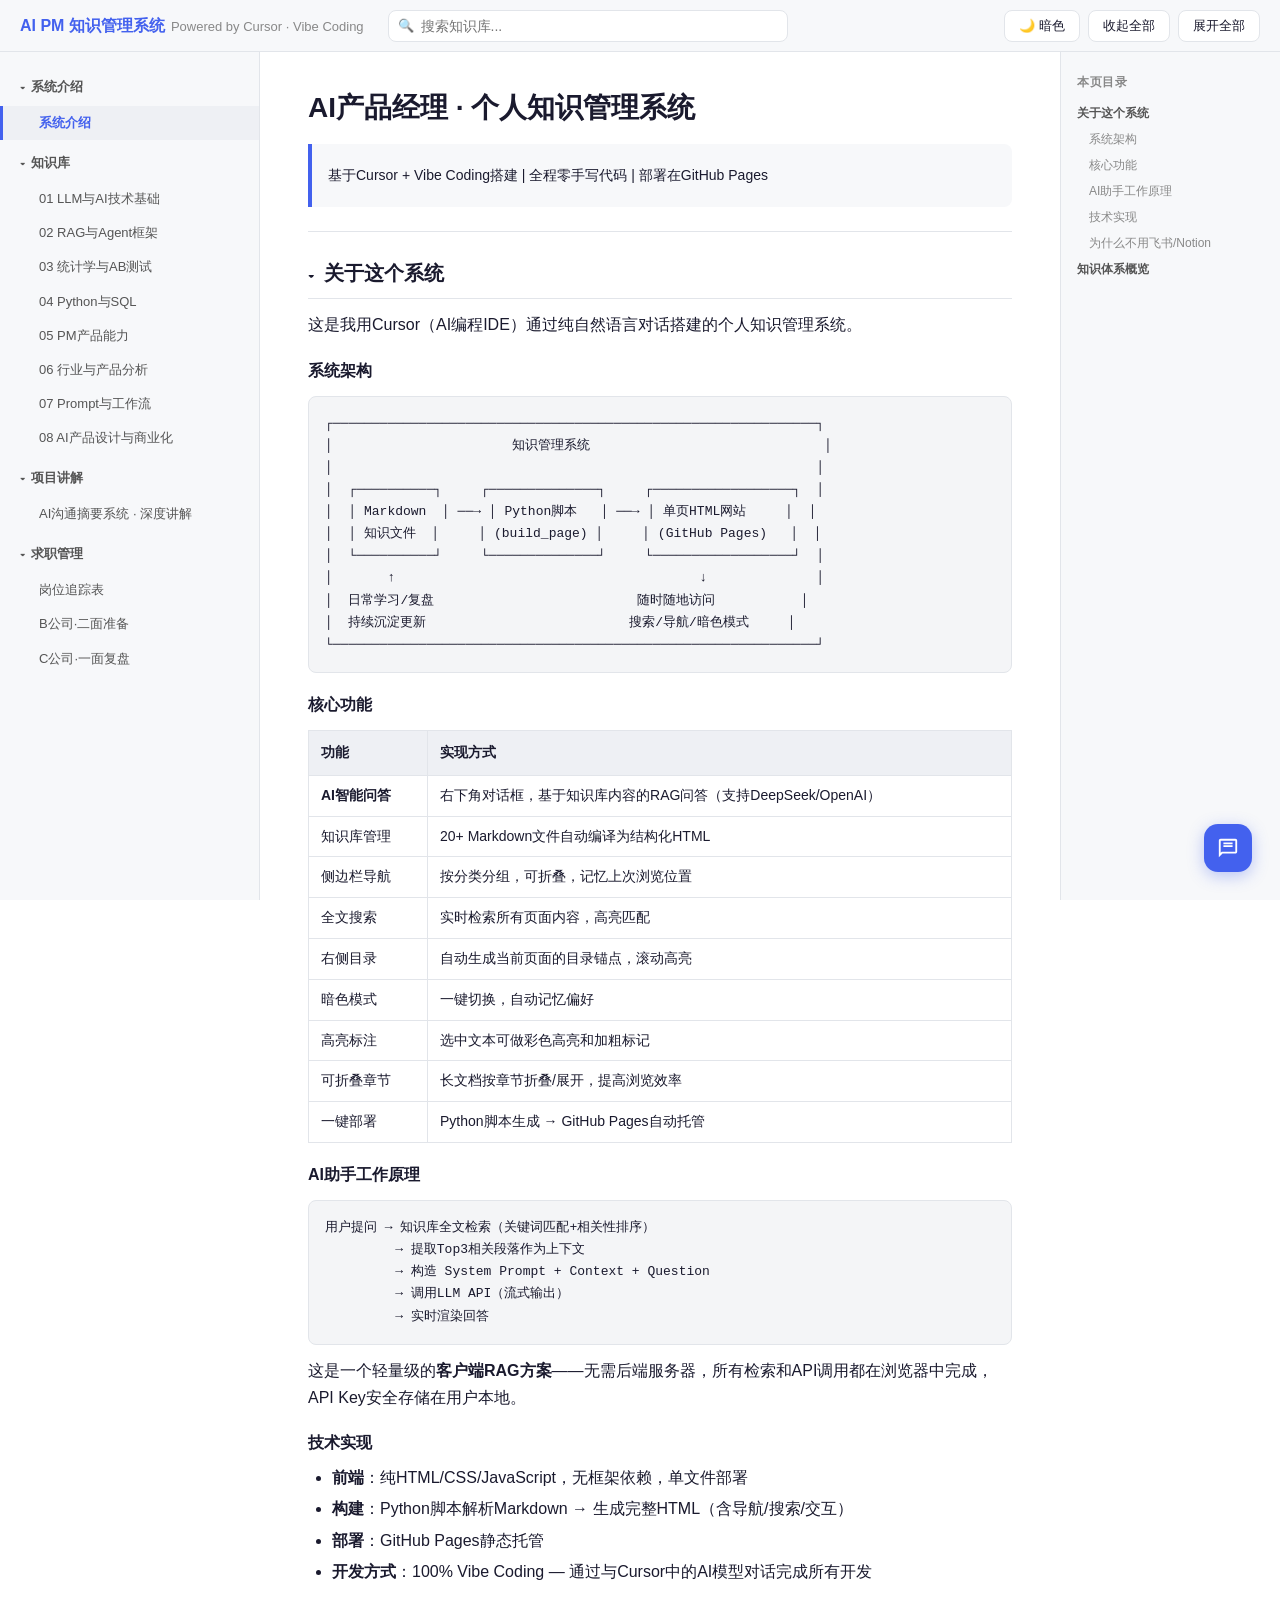
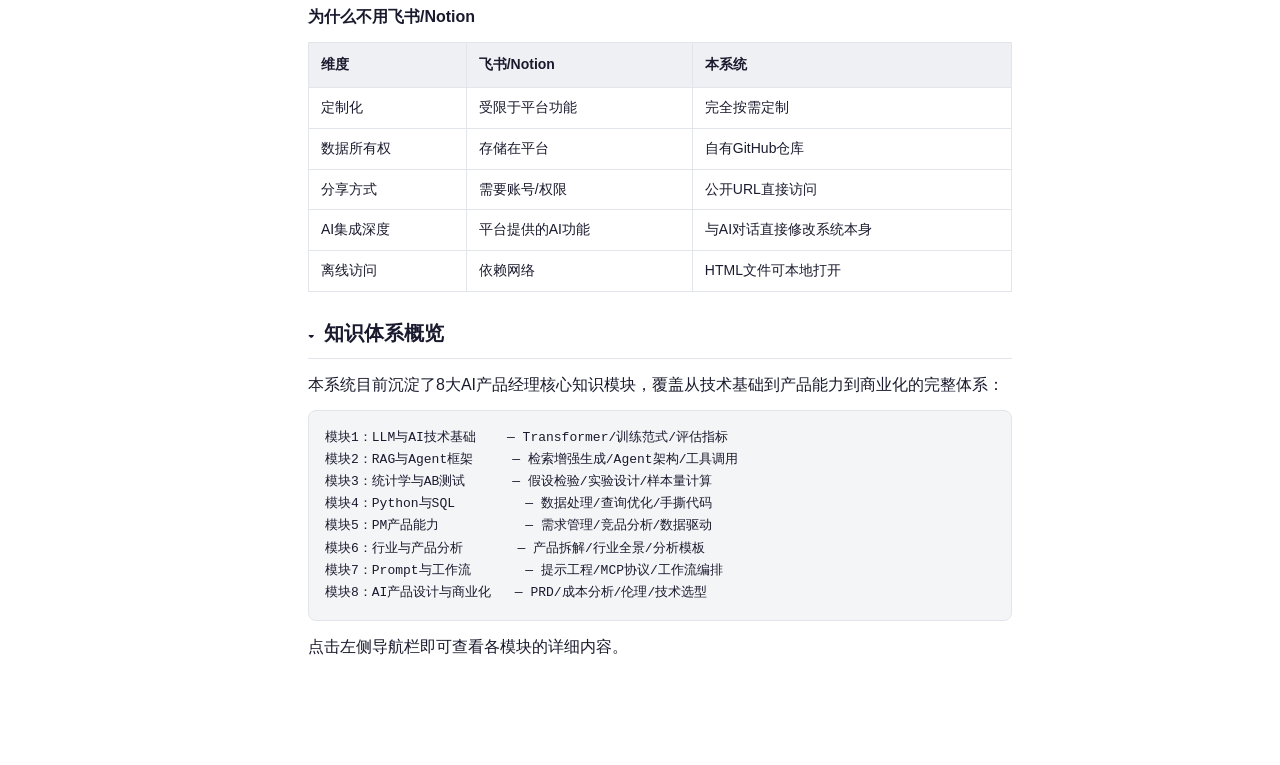
==== demo.html @ 8cf69ab5 "展示版：重新设计UI图标+添加求职管理板块 Made-with: Cursor" ====
<!DOCTYPE html>
<html lang="zh-CN">
<head>
<meta charset="UTF-8">
<meta name="viewport" content="width=device-width,initial-scale=1">
<title>AI PM 知识管理系统</title>
<style>
:root {
  --bg: #ffffff; --bg2: #f7f8fa; --bg3: #eef0f4;
  --text: #1a1a2e; --text2: #555; --text3: #888;
  --border: #e2e5ea; --accent: #4361ee; --accent2: #3a0ca3;
  --green: #06d6a0; --red: #ef476f; --yellow: #ffd166;
  --code-bg: #f4f5f7; --sidebar-w: 260px;
  --mark-yellow: #fff3b0; --mark-green: #b8f0d8; --mark-blue: #bde0fe; --mark-red: #fec5bb;
}
[data-theme="dark"] {
  --bg: #0f0f1a; --bg2: #1a1a2e; --bg3: #16213e;
  --text: #e0e0e0; --text2: #aaa; --text3: #777;
  --border: #2a2a4a; --accent: #7b8cff; --accent2: #a78bfa;
  --green: #06d6a0; --red: #ef476f; --yellow: #ffd166;
  --code-bg: #1e1e3a;
  --mark-yellow: #5c5020; --mark-green: #1a4a30; --mark-blue: #1a3a5c; --mark-red: #5c2020;
}
* { margin:0; padding:0; box-sizing:border-box; }
body { font-family:-apple-system,BlinkMacSystemFont,"Segoe UI","PingFang SC","Hiragino Sans GB","Microsoft YaHei",sans-serif;
  background:var(--bg); color:var(--text); line-height:1.7; transition:background .3s,color .3s; }
/* ── Top Bar ── */
.topbar { position:fixed; top:0; left:0; right:0; height:52px; background:var(--bg2);
  border-bottom:1px solid var(--border); display:flex; align-items:center; padding:0 20px; z-index:100;
  backdrop-filter:blur(10px); transition:background .3s; }
.topbar-title { font-size:16px; font-weight:700; color:var(--accent); margin-right:24px; white-space:nowrap; }
.topbar-title span { color:var(--text3); font-weight:400; font-size:13px; margin-left:6px; }
.search-box { flex:1; max-width:400px; position:relative; }
.search-box input { width:100%; padding:7px 12px 7px 32px; border:1px solid var(--border); border-radius:8px;
  background:var(--bg); color:var(--text); font-size:14px; outline:none; transition:border .2s; }
.search-box input:focus { border-color:var(--accent); }
.search-box::before { content:"🔍"; position:absolute; left:10px; top:50%; transform:translateY(-50%); font-size:13px; }
.search-results { position:absolute; top:40px; left:0; right:0; background:var(--bg2); border:1px solid var(--border);
  border-radius:8px; max-height:400px; overflow-y:auto; display:none; box-shadow:0 8px 24px rgba(0,0,0,.12); z-index:200; }
.search-results.active { display:block; }
.search-result-item { padding:10px 14px; cursor:pointer; border-bottom:1px solid var(--border); font-size:13px; }
.search-result-item:hover { background:var(--bg3); }
.search-result-item .sr-title { font-weight:600; color:var(--accent); margin-bottom:2px; }
.search-result-item .sr-text { color:var(--text2); }
.search-result-item mark { background:var(--yellow); color:#333; padding:0 2px; border-radius:2px; }
.topbar-actions { display:flex; gap:8px; margin-left:auto; }
.topbar-btn { padding:6px 14px; border:1px solid var(--border); border-radius:8px; background:var(--bg);
  color:var(--text); cursor:pointer; font-size:13px; transition:all .2s; white-space:nowrap; }
.topbar-btn:hover { border-color:var(--accent); color:var(--accent); }
.topbar-btn.active { background:var(--accent); color:#fff; border-color:var(--accent); }
/* ── Sidebar ── */
.sidebar { position:fixed; top:52px; left:0; bottom:0; width:var(--sidebar-w); background:var(--bg2);
  border-right:1px solid var(--border); overflow-y:auto; padding:16px 0; transition:background .3s; z-index:50; }
.nav-group { margin-bottom:4px; }
.nav-group-title { padding:8px 20px; font-size:13px; font-weight:600; color:var(--text2); cursor:pointer;
  display:flex; align-items:center; gap:6px; user-select:none; }
.nav-group-title:hover { color:var(--accent); }
.nav-arrow { font-size:10px; transition:transform .2s; }
.nav-group.collapsed .nav-arrow { transform:rotate(-90deg); }
.nav-group.collapsed .nav-group-items { display:none; }
.nav-item { display:block; padding:6px 20px 6px 36px; font-size:13px; color:var(--text2); cursor:pointer;
  text-decoration:none; border-left:3px solid transparent; transition:all .15s; }
.nav-item:hover { color:var(--accent); background:var(--bg3); }
.nav-item.active { color:var(--accent); border-left-color:var(--accent); background:var(--bg3); font-weight:600; }
/* ── Right TOC ── */
.toc { position:fixed; top:52px; right:0; bottom:0; width:220px; background:var(--bg2);
  border-left:1px solid var(--border); overflow-y:auto; padding:12px 0; z-index:50; transition:background .3s; }
.toc-header { padding:8px 16px; font-size:12px; font-weight:600; color:var(--text3); text-transform:uppercase; letter-spacing:.5px; }
.toc-item { display:block; padding:4px 16px; font-size:12px; color:var(--text3); cursor:pointer;
  text-decoration:none; border-right:2px solid transparent; transition:all .15s; line-height:1.5;
  overflow:hidden; text-overflow:ellipsis; white-space:nowrap; }
.toc-item:hover { color:var(--accent); background:var(--bg3); }
.toc-item.active { color:var(--accent); border-right-color:var(--accent); font-weight:600; }
.toc-h2 { padding-left:16px; font-size:12px; font-weight:600; color:var(--text2); }
.toc-h3 { padding-left:28px; }
.toc-h4 { padding-left:40px; font-size:11px; }
.toc-empty { padding:16px; font-size:12px; color:var(--text3); text-align:center; }
/* ── Main Content ── */
.main { margin-left:var(--sidebar-w); margin-right:220px; margin-top:52px; padding:32px 48px 80px; max-width:960px; }
.page { display:none; }
.page.active { display:block; }
h1 { font-size:28px; font-weight:700; margin-bottom:8px; color:var(--text); }
h2 { font-size:20px; font-weight:600; margin:24px 0 12px; padding-bottom:8px; border-bottom:1px solid var(--border); color:var(--text); }
h3 { font-size:16px; font-weight:600; margin:18px 0 8px; color:var(--text); }
h4 { font-size:14px; font-weight:600; margin:14px 0 6px; color:var(--text2); }
p { margin:8px 0; color:var(--text); }
ul,ol { margin:8px 0 8px 24px; }
li { margin:4px 0; }
ul.nested { margin:4px 0 4px 20px; }
.checklist { list-style:none; margin-left:0; }
.checklist li { display:flex; align-items:center; gap:6px; }
a { color:var(--accent); text-decoration:none; }
a:hover { text-decoration:underline; }
strong { font-weight:600; }
code.inline { background:var(--code-bg); padding:2px 6px; border-radius:4px; font-size:13px;
  font-family:"SF Mono","Fira Code",monospace; color:var(--accent2); }
pre { background:var(--code-bg); border:1px solid var(--border); border-radius:8px; padding:16px;
  overflow-x:auto; margin:12px 0; }
pre code { font-family:"SF Mono","Fira Code","Courier New",monospace; font-size:13px; line-height:1.6; color:var(--text); }
blockquote { border-left:4px solid var(--accent); background:var(--bg2); padding:12px 16px; margin:12px 0;
  border-radius:0 8px 8px 0; color:var(--text2); font-size:14px; }
blockquote.interview-template { border-left-color:var(--green); background:rgba(6,214,160,.06); }
.table-wrap { overflow-x:auto; margin:12px 0; }
table { width:100%; border-collapse:collapse; font-size:14px; }
th { background:var(--bg3); font-weight:600; text-align:left; padding:10px 12px; border:1px solid var(--border); }
td { padding:8px 12px; border:1px solid var(--border); }
tr:hover td { background:var(--bg2); }
hr { border:none; border-top:1px solid var(--border); margin:24px 0; }
/* ── Collapsible sections ── */
.section { margin-bottom:4px; }
.section-toggle { cursor:pointer; user-select:none; }
.section-toggle:hover { color:var(--accent); }
.toggle-icon { font-size:12px; display:inline-block; transition:transform .2s; margin-right:4px; }
.section.collapsed .toggle-icon { transform:rotate(-90deg); }
.section.collapsed .section-body { display:none; }
/* ── Mark / Highlight toolbar ── */
.mark-toolbar { position:fixed; display:none; background:var(--bg2); border:1px solid var(--border);
  border-radius:8px; padding:4px; box-shadow:0 4px 12px rgba(0,0,0,.15); z-index:300; gap:4px; }
.mark-toolbar.active { display:flex; }
.mark-btn { width:28px; height:28px; border:none; border-radius:6px; cursor:pointer; font-size:14px; transition:transform .1s; }
.mark-btn:hover { transform:scale(1.15); }
.mark-btn.yellow { background:var(--mark-yellow); }
.mark-btn.green { background:var(--mark-green); }
.mark-btn.blue { background:var(--mark-blue); }
.mark-btn.red { background:var(--mark-red); }
.mark-btn.bold { background:var(--bg3); font-weight:900; }
.mark-btn.clear { background:var(--bg3); font-size:12px; }
.user-mark-yellow { background:var(--mark-yellow); border-radius:2px; }
.user-mark-green { background:var(--mark-green); border-radius:2px; }
.user-mark-blue { background:var(--mark-blue); border-radius:2px; }
.user-mark-red { background:var(--mark-red); border-radius:2px; }
.user-mark-bold { font-weight:900 !important; }
/* ── Back to top ── */
.back-top { position:fixed; bottom:24px; right:24px; width:40px; height:40px; border-radius:50%;
  background:var(--accent); color:#fff; border:none; cursor:pointer; font-size:18px; display:none;
  box-shadow:0 4px 12px rgba(67,97,238,.3); transition:opacity .3s; z-index:100; }
.back-top.visible { display:flex; align-items:center; justify-content:center; }
/* ── Responsive ── */
@media (max-width:768px) {
  .sidebar { width:100%; height:auto; position:relative; top:52px; border-right:none; border-bottom:1px solid var(--border); }
  .main { margin-left:0; margin-right:0; padding:20px 16px 60px; }
  .toc { display:none; }
  :root { --sidebar-w:0px; }
}
</style>
</head>
<body>

<div class="topbar">
  <div class="topbar-title">AI PM 知识管理系统<span>Powered by Cursor · Vibe Coding</span></div>
  <div class="search-box">
    <input type="text" id="searchInput" placeholder="搜索知识库..." oninput="handleSearch(this.value)" onfocus="handleSearch(this.value)">
    <div class="search-results" id="searchResults"></div>
  </div>
  <div class="topbar-actions">
    <button class="topbar-btn" id="themeToggle" onclick="toggleTheme()">🌙 暗色</button>
    <button class="topbar-btn" id="collapseAllBtn" onclick="collapseAll()">收起全部</button>
    <button class="topbar-btn" id="expandAllBtn" onclick="expandAll()">展开全部</button>
  </div>
</div>

<nav class="sidebar">
<div class="nav-group">
<div class="nav-group-title" onclick="toggleNavGroup(this)"><span class="nav-arrow">▾</span> 系统介绍</div>
<div class="nav-group-items">
<a class="nav-item" href="javascript:void(0)" data-page="readme" onclick="showPage('readme')">系统介绍</a>
</div></div>
<div class="nav-group">
<div class="nav-group-title" onclick="toggleNavGroup(this)"><span class="nav-arrow">▾</span> 知识库</div>
<div class="nav-group-items">
<a class="nav-item" href="javascript:void(0)" data-page="m1" onclick="showPage('m1')">01 LLM与AI技术基础</a>
<a class="nav-item" href="javascript:void(0)" data-page="m2" onclick="showPage('m2')">02 RAG与Agent框架</a>
<a class="nav-item" href="javascript:void(0)" data-page="m3" onclick="showPage('m3')">03 统计学与AB测试</a>
<a class="nav-item" href="javascript:void(0)" data-page="m4" onclick="showPage('m4')">04 Python与SQL</a>
<a class="nav-item" href="javascript:void(0)" data-page="m5" onclick="showPage('m5')">05 PM产品能力</a>
<a class="nav-item" href="javascript:void(0)" data-page="m6" onclick="showPage('m6')">06 行业与产品分析</a>
<a class="nav-item" href="javascript:void(0)" data-page="m7" onclick="showPage('m7')">07 Prompt与工作流</a>
<a class="nav-item" href="javascript:void(0)" data-page="m8" onclick="showPage('m8')">08 AI产品设计与商业化</a>
</div></div>
<div class="nav-group">
<div class="nav-group-title" onclick="toggleNavGroup(this)"><span class="nav-arrow">▾</span> 项目讲解</div>
<div class="nav-group-items">
<a class="nav-item" href="javascript:void(0)" data-page="project" onclick="showPage('project')">AI沟通摘要系统 · 深度讲解</a>
</div></div>
<div class="nav-group">
<div class="nav-group-title" onclick="toggleNavGroup(this)"><span class="nav-arrow">▾</span> 求职管理</div>
<div class="nav-group-items">
<a class="nav-item" href="javascript:void(0)" data-page="tracker" onclick="showPage('tracker')">岗位追踪表</a>
<a class="nav-item" href="javascript:void(0)" data-page="prep" onclick="showPage('prep')">B公司·二面准备</a>
<a class="nav-item" href="javascript:void(0)" data-page="review" onclick="showPage('review')">C公司·一面复盘</a>
</div></div>
</nav>

<main class="main">
<div class="page" id="page-readme" data-raw="readme">

<h1 id="readme-AI产品经理---个人知识管理系统">AI产品经理 · 个人知识管理系统</h1>


<blockquote><p>基于Cursor + Vibe Coding搭建 | 全程零手写代码 | 部署在GitHub Pages</p></blockquote>


<hr>



<div class="section collapsible">
<h2 id="readme-关于这个系统" class="section-toggle" onclick="toggleSection(this)"><span class="toggle-icon">▾</span> 关于这个系统</h2>
<div class="section-body">


<p>这是我用Cursor（AI编程IDE）通过纯自然语言对话搭建的个人知识管理系统。</p>


<h3 id="readme-系统架构">系统架构</h3>


<pre><code>┌──────────────────────────────────────────────────────────────┐
│                       知识管理系统                              │
│                                                              │
│  ┌──────────┐     ┌──────────────┐     ┌──────────────────┐  │
│  │ Markdown  │ ──→ │ Python脚本   │ ──→ │ 单页HTML网站     │  │
│  │ 知识文件  │     │ (build_page) │     │ (GitHub Pages)   │  │
│  └──────────┘     └──────────────┘     └──────────────────┘  │
│       ↑                                       ↓              │
│  日常学习/复盘                          随时随地访问           │
│  持续沉淀更新                          搜索/导航/暗色模式     │
└──────────────────────────────────────────────────────────────┘</code></pre>


<h3 id="readme-核心功能">核心功能</h3>


<div class="table-wrap"><table><tr><th>功能</th><th>实现方式</th></tr><tr><td><strong>AI智能问答</strong></td><td>右下角对话框，基于知识库内容的RAG问答（支持DeepSeek/OpenAI）</td></tr><tr><td>知识库管理</td><td>20+ Markdown文件自动编译为结构化HTML</td></tr><tr><td>侧边栏导航</td><td>按分类分组，可折叠，记忆上次浏览位置</td></tr><tr><td>全文搜索</td><td>实时检索所有页面内容，高亮匹配</td></tr><tr><td>右侧目录</td><td>自动生成当前页面的目录锚点，滚动高亮</td></tr><tr><td>暗色模式</td><td>一键切换，自动记忆偏好</td></tr><tr><td>高亮标注</td><td>选中文本可做彩色高亮和加粗标记</td></tr><tr><td>可折叠章节</td><td>长文档按章节折叠/展开，提高浏览效率</td></tr><tr><td>一键部署</td><td>Python脚本生成 → GitHub Pages自动托管</td></tr></table></div>


<h3 id="readme-AI助手工作原理">AI助手工作原理</h3>


<pre><code>用户提问 → 知识库全文检索（关键词匹配+相关性排序）
         → 提取Top3相关段落作为上下文
         → 构造 System Prompt + Context + Question
         → 调用LLM API（流式输出）
         → 实时渲染回答</code></pre>


<p>这是一个轻量级的<strong>客户端RAG方案</strong>——无需后端服务器，所有检索和API调用都在浏览器中完成，API Key安全存储在用户本地。</p>


<h3 id="readme-技术实现">技术实现</h3>

<ul>
<li><strong>前端</strong>：纯HTML/CSS/JavaScript，无框架依赖，单文件部署</li>
<li><strong>构建</strong>：Python脚本解析Markdown → 生成完整HTML（含导航/搜索/交互）</li>
<li><strong>部署</strong>：GitHub Pages静态托管</li>
<li><strong>开发方式</strong>：100% Vibe Coding — 通过与Cursor中的AI模型对话完成所有开发</li>
</ul>

<h3 id="readme-为什么不用飞书-Notion">为什么不用飞书/Notion</h3>


<div class="table-wrap"><table><tr><th>维度</th><th>飞书/Notion</th><th>本系统</th></tr><tr><td>定制化</td><td>受限于平台功能</td><td>完全按需定制</td></tr><tr><td>数据所有权</td><td>存储在平台</td><td>自有GitHub仓库</td></tr><tr><td>分享方式</td><td>需要账号/权限</td><td>公开URL直接访问</td></tr><tr><td>AI集成深度</td><td>平台提供的AI功能</td><td>与AI对话直接修改系统本身</td></tr><tr><td>离线访问</td><td>依赖网络</td><td>HTML文件可本地打开</td></tr></table></div>


</div></div><!-- /section -->



<div class="section collapsible">
<h2 id="readme-知识体系概览" class="section-toggle" onclick="toggleSection(this)"><span class="toggle-icon">▾</span> 知识体系概览</h2>
<div class="section-body">


<p>本系统目前沉淀了8大AI产品经理核心知识模块，覆盖从技术基础到产品能力到商业化的完整体系：</p>


<pre><code>模块1：LLM与AI技术基础    — Transformer/训练范式/评估指标
模块2：RAG与Agent框架     — 检索增强生成/Agent架构/工具调用
模块3：统计学与AB测试      — 假设检验/实验设计/样本量计算
模块4：Python与SQL         — 数据处理/查询优化/手撕代码
模块5：PM产品能力           — 需求管理/竞品分析/数据驱动
模块6：行业与产品分析       — 产品拆解/行业全景/分析模板
模块7：Prompt与工作流       — 提示工程/MCP协议/工作流编排
模块8：AI产品设计与商业化   — PRD/成本分析/伦理/技术选型</code></pre>


<p>点击左侧导航栏即可查看各模块的详细内容。</p>


</div></div><!-- /section -->
</div>
<div class="page" id="page-m1" data-raw="m1">

<h1 id="m1-模块1-LLM与AI技术基础">模块1：LLM与AI技术基础</h1>


<blockquote class="interview-template"><p>面试高频指数：★★★★★</p></blockquote>

<blockquote><p>你的掌握程度：★★★（需重点加强）</p></blockquote>


<hr>



<div class="section collapsible">
<h2 id="m1-Q1-Transformer架构-必考-" class="section-toggle" onclick="toggleSection(this)"><span class="toggle-icon">▾</span> Q1：Transformer架构（必考）</h2>
<div class="section-body">


<p>Transformer = Encoder + Decoder，核心创新是<strong>自注意力机制（Self-Attention）</strong>。</p>


<p><strong>Self-Attention计算过程</strong>：</p>
<ul>
<li>输入向量通过三个线性变换分别得到 <strong>Q（Query）、K（Key）、V（Value）</strong> 矩阵</li>
<li>公式：Attention(Q,K,V) = softmax(QK^T / √d_k) × V</li>
<li>直觉：Q是&quot;我在找什么&quot;，K是&quot;我能提供什么&quot;，V是&quot;我的实际内容&quot;</li>
<li>QK点积 → softmax归一化 → 得到注意力权重 → 对V加权求和</li>
<li>√d_k作用：防止点积过大导致softmax梯度消失</li>
<li><strong>多头注意力</strong>：多个注意力头关注不同子空间的信息</li>
</ul>

<p><strong>解决的问题</strong>：RNN不能并行计算 + 长距离依赖问题</p>


</div></div><!-- /section -->



<div class="section collapsible">
<h2 id="m1-Q2-大模型如何生成答案-自回归生成-" class="section-toggle" onclick="toggleSection(this)"><span class="toggle-icon">▾</span> Q2：大模型如何生成答案（自回归生成）</h2>
<div class="section-body">


<p>LLM采用<strong>自回归方式（Autoregressive）</strong>逐token生成：</p>
<ol>
<li>输入经过 分词→Embedding→多层Transformer</li>
<li>最后一层输出一个概率分布（vocabulary size维度）</li>
<li>通过<strong>采样策略</strong>选出下一个token</li>
<li>拼到输入末尾，再次输入模型预测下一个</li>
<li>循环直到生成结束符（EOS）或达最大长度</li>
</ol>

<p><strong>核心：一个token一个token往外&quot;蹦&quot;的，不是一次性输出整句话</strong></p>


</div></div><!-- /section -->



<div class="section collapsible">
<h2 id="m1-Q3-Tokenization-分词过程-" class="section-toggle" onclick="toggleSection(this)"><span class="toggle-icon">▾</span> Q3：Tokenization（分词过程）</h2>
<div class="section-body">

<ul>
<li>文本 → <strong>Tokenization（分词）</strong> → token序列</li>
<li>主流算法：<strong>BPE（Byte Pair Encoding）</strong>，将文本切为子词单元</li>
<li>每个token映射为整数ID → <strong>Embedding层</strong>转为高维向量</li>
<li>加上<strong>位置编码（Positional Encoding）</strong> → 输入Transformer</li>
</ul>

<p>示例：&quot;running&quot; → &quot;run&quot; + &quot;ning&quot;（两个子词token）</p>


</div></div><!-- /section -->



<div class="section collapsible">
<h2 id="m1-Q4-Embedding模型" class="section-toggle" onclick="toggleSection(this)"><span class="toggle-icon">▾</span> Q4：Embedding模型</h2>
<div class="section-body">


<p>将文本映射为<strong>固定维度的高维向量</strong>，使语义相似的文本距离更近。</p>

<ul>
<li>常见模型：OpenAI text-embedding-ada-002、BGE、M3E、Jina</li>
<li>核心用途：语义检索（RAG核心）、文本相似度、聚类、分类</li>
<li>和LLM区别：Embedding只负责&quot;理解&quot;输出向量，不负责&quot;生成&quot;</li>
</ul>

</div></div><!-- /section -->



<div class="section collapsible">
<h2 id="m1-Q5-xxB参数含义" class="section-toggle" onclick="toggleSection(this)"><span class="toggle-icon">▾</span> Q5：xxB参数含义</h2>
<div class="section-body">

<ul>
<li>B = Billion（十亿），7B = 70亿参数</li>
<li>参数包括所有权重矩阵中的可学习数值</li>
<li>参数越大 → 容量越大，理论上能力上限越高</li>
<li>但推理成本更高、延迟更大</li>
<li><strong>PM选型视角</strong>：需要平衡性能、延迟和成本</li>
</ul>

</div></div><!-- /section -->



<div class="section collapsible">
<h2 id="m1-Q6-LLM训练过程-三阶段-" class="section-toggle" onclick="toggleSection(this)"><span class="toggle-icon">▾</span> Q6：LLM训练过程（三阶段）</h2>
<div class="section-body">


<div class="table-wrap"><table><tr><th>阶段</th><th>方法</th><th>输出</th></tr><tr><td><strong>预训练</strong></td><td>海量无标注文本，next token prediction</td><td>基座模型（只会续写，不会对话）</td></tr><tr><td><strong>SFT（监督微调）</strong></td><td>人工标注的指令-回答对</td><td>能遵循指令、进行对话的模型</td></tr><tr><td><strong>RLHF（人类偏好对齐）</strong></td><td>奖励模型(RM) + PPO算法</td><td>输出更安全、符合人类偏好的回答</td></tr></table></div>


<p><strong>⚠️ 易错点</strong>：预训练后只能续写不能对话，SFT后已经能对话了（你一面答反了）</p>


</div></div><!-- /section -->



<div class="section collapsible">
<h2 id="m1-Q7-Encoder-only-vs-Decoder-only" class="section-toggle" onclick="toggleSection(this)"><span class="toggle-icon">▾</span> Q7：Encoder-only vs Decoder-only</h2>
<div class="section-body">


<div class="table-wrap"><table><tr><th></th><th>Encoder-only</th><th>Decoder-only</th></tr><tr><td>代表</td><td>BERT</td><td>GPT、LLaMA、DeepSeek</td></tr><tr><td>注意力</td><td>双向（看左右上下文）</td><td>单向/因果（只看左边）</td></tr><tr><td>适用</td><td>理解型：分类、NER、相似度</td><td>生成型：对话、写作、代码</td></tr></table></div>


</div></div><!-- /section -->



<div class="section collapsible">
<h2 id="m1-Q8-Temperature---Top-K---Top-P" class="section-toggle" onclick="toggleSection(this)"><span class="toggle-icon">▾</span> Q8：Temperature / Top-K / Top-P</h2>
<div class="section-body">


<div class="table-wrap"><table><tr><th>参数</th><th>作用</th><th>建议值</th></tr><tr><td>Temperature</td><td>控制概率分布平滑度，越低越确定</td><td>事实问答0.1-0.3，创意0.7-0.9</td></tr><tr><td>Top-K</td><td>只从概率最高的K个token中采样</td><td>常见50</td></tr><tr><td>Top-P</td><td>从累积概率达到P的最小集合中采样</td><td>常见0.9</td></tr></table></div>


</div></div><!-- /section -->



<div class="section collapsible">
<h2 id="m1-Q9-幻觉-Hallucination-及缓解" class="section-toggle" onclick="toggleSection(this)"><span class="toggle-icon">▾</span> Q9：幻觉（Hallucination）及缓解</h2>
<div class="section-body">


<p><strong>定义</strong>：模型生成看似合理但事实错误的内容</p>


<p><strong>缓解手段</strong>：RAG锚定真实文档 → Prompt约束&quot;不确定就说不知道&quot; → 降Temperature → 结构化输出校验 → 产品层标注&quot;AI生成，仅供参考&quot;</p>


</div></div><!-- /section -->



<div class="section collapsible">
<h2 id="m1-Q10-上下文窗口对产品设计的影响" class="section-toggle" onclick="toggleSection(this)"><span class="toggle-icon">▾</span> Q10：上下文窗口对产品设计的影响</h2>
<div class="section-body">

<ul>
<li>长文档需分块处理或RAG</li>
<li>多轮对话需做记忆管理（摘要压缩历史）</li>
<li>Token越多成本越高</li>
<li>RAG检索chunk数量受限</li>
</ul>

</div></div><!-- /section -->



<div class="section collapsible">
<h2 id="m1-Q11-除对话外使用大模型的方式" class="section-toggle" onclick="toggleSection(this)"><span class="toggle-icon">▾</span> Q11：除对话外使用大模型的方式</h2>
<div class="section-body">


<p>代码生成、结构化信息提取、Text2SQL、多模态理解、Agent工具调用、RAG、内容生成</p>


</div></div><!-- /section -->


<hr>



<div class="section collapsible">
<h2 id="m1-补充知识点-JD审查后新增-" class="section-toggle" onclick="toggleSection(this)"><span class="toggle-icon">▾</span> 补充知识点（JD审查后新增）</h2>
<div class="section-body">


<h3 id="m1-Q12-机器学习常见算法分类">Q12：机器学习常见算法分类</h3>


<div class="table-wrap"><table><tr><th>类型</th><th>算法</th><th>适用场景</th></tr><tr><td>分类</td><td>逻辑回归、SVM、随机森林、XGBoost</td><td>用户流失预测、意图分类</td></tr><tr><td>回归</td><td>线性回归、Ridge、Lasso</td><td>价格预测、评分预估</td></tr><tr><td>聚类</td><td>K-Means、DBSCAN</td><td>用户分群、异常检测</td></tr><tr><td>降维</td><td>PCA、t-SNE</td><td>数据可视化、特征压缩</td></tr><tr><td>推荐</td><td>协同过滤、矩阵分解</td><td>课程推荐、内容推荐</td></tr></table></div>


<h3 id="m1-Q13-过拟合与欠拟合">Q13：过拟合与欠拟合</h3>

<ul>
<li><strong>过拟合</strong>：模型在训练集上表现好但测试集上差。解决：正则化、Dropout、增加数据、早停</li>
<li><strong>欠拟合</strong>：训练集和测试集都差。解决：增加特征、增加模型复杂度、减少正则化</li>
</ul>

<h3 id="m1-Q14-模型评估指标">Q14：模型评估指标</h3>


<div class="table-wrap"><table><tr><th>指标</th><th>含义</th><th>公式</th></tr><tr><td>准确率(Accuracy)</td><td>预测正确的比例</td><td>(TP+TN)/(TP+TN+FP+FN)</td></tr><tr><td>精确率(Precision)</td><td>预测为正中真正为正的比例</td><td>TP/(TP+FP)</td></tr><tr><td>召回率(Recall)</td><td>真正为正中被预测为正的比例</td><td>TP/(TP+FN)</td></tr><tr><td>F1</td><td>精确率和召回率的调和平均</td><td>2×P×R/(P+R)</td></tr></table></div>


<p><strong>何时看哪个</strong>：</p>
<ul>
<li>宁可漏判不可误判（如垃圾邮件）→ 重视Precision</li>
<li>宁可误判不可漏判（如疾病筛查）→ 重视Recall</li>
</ul>

<h3 id="m1-Q15-梯度下降">Q15：梯度下降</h3>

<ul>
<li>通过计算损失函数对参数的梯度，沿梯度反方向更新参数，逐步最小化损失</li>
<li><strong>学习率</strong>：步长大小。太大→震荡不收敛，太小→收敛慢</li>
<li><strong>变体</strong>：SGD（单样本）、Mini-batch SGD（小批量）、Adam（自适应学习率，最常用）</li>
</ul>

</div></div><!-- /section -->


<p>*Keep一面考到：Q1(未深挖)、Q3、Q6(答反了) | 面经高频：全部*</p>



</div>
<div class="page" id="page-m2" data-raw="m2">

<h1 id="m2-模块2-RAG与Agent框架">模块2：RAG与Agent框架</h1>


<blockquote class="interview-template"><p>面试高频指数：★★★★★</p></blockquote>

<blockquote><p>你的掌握程度：★★★（Keep一面暴露短板，必须补齐）</p></blockquote>


<hr>



<div class="section collapsible">
<h2 id="m2-一-RAG全流程" class="section-toggle" onclick="toggleSection(this)"><span class="toggle-icon">▾</span> 一、RAG全流程</h2>
<div class="section-body">


<h3 id="m2-离线阶段-建库-">离线阶段（建库）</h3>


<pre><code>原始文档 → 清洗 → 分块(Chunking) → Embedding → 向量数据库</code></pre>


<p><strong>1. 分块（Chunking）三个核心参数</strong>：</p>


<div class="table-wrap"><table><tr><th>参数</th><th>含义</th><th>典型值</th><th>你的项目</th></tr><tr><td>chunk_size</td><td>每块大小</td><td>256-1024 tokens</td><td>按标题/段落切分</td></tr><tr><td>overlap</td><td>相邻块重叠量</td><td>chunk_size的10-20%</td><td>⚠️ 一面不知道，已补齐</td></tr><tr><td>分块策略</td><td>固定长度/按分隔符/语义/递归</td><td>按文档类型选</td><td>按Markdown标题分隔</td></tr></table></div>


<p><strong>Overlap为什么重要</strong>：防止关键信息被切断在两个chunk的边界上。例如&quot;内收5mm&quot;被切在两个chunk中，单独看都不完整。</p>


<p><strong>2. Embedding向量化</strong>：每个chunk通过Embedding模型转为高维向量，存入向量数据库（FAISS/Milvus/Chroma）</p>


<h3 id="m2-在线阶段-检索-生成-">在线阶段（检索+生成）</h3>


<pre><code>用户query → [可选]Query改写 → 检索 → [可选]Rerank → Top-K → 拼Prompt → LLM生成</code></pre>


<h3 id="m2-四种检索方式对比">四种检索方式对比</h3>


<div class="table-wrap"><table><tr><th></th><th>向量检索</th><th>关键词/全文检索</th><th>混合检索</th><th>Rerank</th></tr><tr><td>核心</td><td>语义理解</td><td>精确匹配</td><td>两者结合</td><td>二次精排</td></tr><tr><td>速度</td><td>快</td><td>快</td><td>快</td><td>慢（逐条）</td></tr><tr><td>位置</td><td>召回</td><td>召回</td><td>召回</td><td>排序（召回后）</td></tr><tr><td>你的项目</td><td>✅ 使用</td><td>✅ 使用</td><td>✅ 混合检索</td><td>❌ MVP未加</td></tr></table></div>


<p><strong>⚠️ 一面易错点</strong>：RAG检索的TopK（召回K个chunk）≠ LLM生成的Top-K（从K个概率最高token中采样），两个完全不同！</p>


<h3 id="m2-你的项目中的RAG配置">你的项目中的RAG配置</h3>


<div class="table-wrap"><table><tr><th>参数</th><th>设置</th><th>原因</th></tr><tr><td>检索模式</td><td>混合检索（向量+全文）</td><td>正畸术语需精确匹配+语义理解</td></tr><tr><td>TopK</td><td>4（v1是6）</td><td>v1过多召回导致LLM保守</td></tr><tr><td>Score阈值</td><td>0.5</td><td>过滤低相关chunk</td></tr><tr><td>权重分配</td><td>向量0.7 + 关键词0.3</td><td>语义为主，术语精确匹配为辅</td></tr></table></div>


</div></div><!-- /section -->



<div class="section collapsible">
<h2 id="m2-二-RAG优化排查框架" class="section-toggle" onclick="toggleSection(this)"><span class="toggle-icon">▾</span> 二、RAG优化排查框架</h2>
<div class="section-body">


<p>效果不好时按此顺序排查：</p>


<pre><code>第1层：输入质量 → ASR/OCR是否准确？
第2层：检索质量（最常出问题）
  ├ 召回不相关 → 调分块策略、换Embedding模型
  ├ 噪音太多 → 降TopK、提高Score阈值、加Rerank
  ├ 漏召回 → 升TopK、混合检索、Query改写
  └ 排序不合理 → 加Rerank、调权重
第3层：生成质量
  ├ 格式不对 → 强化Prompt结构约束
  ├ 幻觉 → 降Temperature、Prompt约束
  └ 模型能力不足 → 换模型
第4层：端到端体验
  ├ 延迟高 → 减检索量、用更快模型
  └ 成本高 → 降TopK、用小模型</code></pre>


</div></div><!-- /section -->



<div class="section collapsible">
<h2 id="m2-补充-RAG回答不准怎么解决-面试高频题-" class="section-toggle" onclick="toggleSection(this)"><span class="toggle-icon">▾</span> 补充：RAG回答不准怎么解决（面试高频题）</h2>
<div class="section-body">


<blockquote class="interview-template"><p>面试官问法：&quot;你的RAG系统回答不准，你怎么排查和解决？&quot;</p></blockquote>


<h3 id="m2-第一步-定位-不准-属于哪种类型">第一步：定位&quot;不准&quot;属于哪种类型</h3>


<div class="table-wrap"><table><tr><th>不准的类型</th><th>典型表现</th><th>根因方向</th></tr><tr><td><strong>检索不到</strong></td><td>明明知识库有相关内容，但没被召回</td><td>检索层问题</td></tr><tr><td><strong>检索到但不相关</strong></td><td>召回的chunk和问题无关或关联度低</td><td>分块/Embedding/检索策略问题</td></tr><tr><td><strong>检索对了但回答错</strong></td><td>召回了正确内容，LLM回答仍然有误</td><td>生成层问题（Prompt/模型）</td></tr><tr><td><strong>回答有幻觉</strong></td><td>LLM编造了知识库中不存在的内容</td><td>生成层问题 + 约束不够</td></tr><tr><td><strong>回答不完整</strong></td><td>只回答了部分信息，遗漏关键内容</td><td>检索量不够 / Prompt引导不足</td></tr></table></div>


<h3 id="m2-第二步-按层逐一排查-解决">第二步：按层逐一排查+解决</h3>


<h4 id="m2-1--数据层-知识库质量-">1. 数据层（知识库质量）</h4>


<div class="table-wrap"><table><tr><th>问题</th><th>解决方案</th></tr><tr><td>原始文档质量差（OCR/ASR错误多）</td><td>前置清洗流程，纠错后再入库</td></tr><tr><td>文档格式混乱（表格、图片、代码混排）</td><td>按类型预处理，保留结构化信息</td></tr><tr><td>知识库覆盖不全</td><td>定期补充新文档，建立知识缺口反馈机制</td></tr><tr><td>重复/矛盾内容</td><td>去重 + 版本管理，保留最新版本</td></tr></table></div>


<h4 id="m2-2--分块层-Chunking-">2. 分块层（Chunking）</h4>


<div class="table-wrap"><table><tr><th>问题</th><th>解决方案</th></tr><tr><td>chunk太大 → 噪音多，关键信息被稀释</td><td>减小chunk_size（如1024→512）</td></tr><tr><td>chunk太小 → 上下文断裂，语义不完整</td><td>增大chunk_size，或增加overlap</td></tr><tr><td>关键信息被切断在两个chunk边界</td><td>增加overlap（10-20%），或用语义分块</td></tr><tr><td>不同类型文档用同一分块策略</td><td>按文档类型定制策略（Markdown按标题、PDF按段落、代码按函数）</td></tr></table></div>


<p><strong>你的项目实战</strong>：正畸知识库按Markdown标题分块，每个术语/场景独立成chunk，避免信息混杂。</p>


<h4 id="m2-3--检索层-Retrieval-">3. 检索层（Retrieval）</h4>


<div class="table-wrap"><table><tr><th>问题</th><th>解决方案</th></tr><tr><td>语义相似但词汇不同导致漏召回</td><td>加入Query改写/扩展（把&quot;牙套&quot;扩展为&quot;矫治器、隐适美&quot;）</td></tr><tr><td>专业术语/缩写匹配不到</td><td>混合检索（向量+关键词），关键词保证精确匹配</td></tr><tr><td>召回太多噪音</td><td>降低TopK、提高Score阈值、加Rerank模型二次精排</td></tr><tr><td>重要chunk排序靠后</td><td>加Rerank（如Cohere Rerank、bge-reranker），按语义相关度重排</td></tr><tr><td>用户query太模糊</td><td>Query改写：用LLM先把模糊问题改写为精确检索query</td></tr></table></div>


<p><strong>检索优化组合拳（推荐顺序）</strong>：</p>

<pre><code>混合检索（向量+全文） → Query改写 → 调TopK和阈值 → 加Rerank → 换更好的Embedding模型</code></pre>


<h4 id="m2-4--生成层-Generation-">4. 生成层（Generation）</h4>


<div class="table-wrap"><table><tr><th>问题</th><th>解决方案</th></tr><tr><td>LLM忽略检索到的上下文</td><td>Prompt中强调&quot;必须基于以下参考内容回答&quot;</td></tr><tr><td>LLM产生幻觉（编造内容）</td><td>降低Temperature（0.1-0.3）、Prompt加&quot;如果参考内容中没有答案，请明确说明&quot;</td></tr><tr><td>回答格式不对</td><td>Prompt中用模板强约束输出结构</td></tr><tr><td>回答过于笼统</td><td>Prompt要求引用原文、给出具体数据</td></tr><tr><td>上下文窗口不够（chunk太多塞不下）</td><td>减少TopK、或用Map-Reduce策略（先分chunk总结，再汇总）</td></tr></table></div>


<h4 id="m2-5--端到端优化">5. 端到端优化</h4>


<div class="table-wrap"><table><tr><th>策略</th><th>说明</th></tr><tr><td><strong>评估闭环</strong></td><td>建立评估指标（准确率、召回率、相关度），定期跑评估集</td></tr><tr><td><strong>Bad Case驱动</strong></td><td>每个bad case归因到具体层级，针对性修复</td></tr><tr><td><strong>AB测试</strong></td><td>每次改动用同一批query对比前后效果</td></tr><tr><td><strong>用户反馈</strong></td><td>上线后收集&quot;回答有用/没用&quot;反馈，持续发现新bad case</td></tr></table></div>


<h3 id="m2-面试回答模板">面试回答模板</h3>


<blockquote><p>&quot;RAG回答不准时，我会按<strong>数据层→分块层→检索层→生成层</strong>四层逐步排查。先看知识库数据质量有没有问题；再看分块策略是否合理、有没有关键信息被切断；然后重点看检索环节——是漏召回还是噪音多，对症选择调TopK、混合检索、加Rerank、Query改写等手段；最后看生成层的Prompt约束和模型参数。</p></blockquote>

<blockquote><p></p></blockquote>

<blockquote><p>在我的通话摘要项目中，v1版本出现过因TopK设为6导致召回噪音过多、LLM分析过于保守的问题，归因后将TopK降为4，效果显著改善。我们还建立了bad case归因机制，每个case归因到四类之一（Prompt缺陷/知识库缺失/模型能力/输入质量），驱动持续优化。&quot;</p></blockquote>


</div></div><!-- /section -->



<div class="section collapsible">
<h2 id="m2-三-你的项目v1-v2优化实例" class="section-toggle" onclick="toggleSection(this)"><span class="toggle-icon">▾</span> 三、你的项目v1→v2优化实例</h2>
<div class="section-body">


<div class="table-wrap"><table><tr><th>问题</th><th>归因</th><th>环节</th><th>措施</th></tr><tr><td>术语识别错</td><td>ASR能力不足</td><td>ASR层</td><td>上传热词库</td></tr><tr><td>性格判定保守</td><td>Prompt允许回避</td><td>Prompt层</td><td>禁止&quot;无法判定&quot;</td></tr><tr><td>输出结构偏离</td><td>LLM自由发挥</td><td>Prompt层</td><td>填空式模板+限定选项</td></tr><tr><td>缺少评级</td><td>Prompt未强制</td><td>Prompt层</td><td>S/A/B/C/D作为必填</td></tr><tr><td>分析过于保守</td><td>RAG召回噪音多</td><td>检索层</td><td>TopK 6→4</td></tr></table></div>


</div></div><!-- /section -->



<div class="section collapsible">
<h2 id="m2-四-Agent框架" class="section-toggle" onclick="toggleSection(this)"><span class="toggle-icon">▾</span> 四、Agent框架</h2>
<div class="section-body">


<h3 id="m2-Agent四大核心组件">Agent四大核心组件</h3>


<div class="table-wrap"><table><tr><th>组件</th><th>说明</th><th>举例</th></tr><tr><td>规划（Planning）</td><td>将复杂任务分解为子步骤</td><td>ReAct、CoT</td></tr><tr><td>记忆（Memory）</td><td>短期（对话上下文）+ 长期（持久化）</td><td>用户画像</td></tr><tr><td>工具（Tools）</td><td>调用外部API/数据库</td><td>Function Call</td></tr><tr><td>感知（Perception）</td><td>接收多种输入</td><td>文本、图像、语音</td></tr></table></div>


<h3 id="m2-Agent-vs-单纯LLM">Agent vs 单纯LLM</h3>

<ul>
<li>LLM：一问一答，无状态，不能操作外部世界</li>
<li>Agent：自主规划 → 调用工具 → 记住历史 → 迭代调整，形成闭环</li>
</ul>

</div></div><!-- /section -->



<div class="section collapsible">
<h2 id="m2-补充-多Agent系统与协作模式-面试高频题-" class="section-toggle" onclick="toggleSection(this)"><span class="toggle-icon">▾</span> 补充：多Agent系统与协作模式（面试高频题）</h2>
<div class="section-body">


<h3 id="m2-什么是多Agent系统">什么是多Agent系统</h3>


<p>单个Agent能力有限（上下文窗口、单一角色），当任务足够复杂时，需要<strong>多个专业化Agent协作</strong>完成。类比公司组织：CEO不可能一个人完成所有工作，需要产品、研发、销售等角色分工配合。</p>


<h3 id="m2-五种核心协作模式">五种核心协作模式</h3>


<h4 id="m2-1--串行-Sequential---Pipeline-">1. 串行（Sequential / Pipeline）</h4>


<pre><code>Agent A（意图识别）→ Agent B（信息检索）→ Agent C（生成回答）→ Agent D（质检审核）</code></pre>

<ul>
<li><strong>特点</strong>：上游输出是下游输入，按顺序执行</li>
<li><strong>优点</strong>：逻辑清晰、易调试、每个Agent职责单一</li>
<li><strong>缺点</strong>：总延迟 = 各环节之和，任一环节出错会阻塞后续</li>
<li><strong>适用场景</strong>：流水线式任务（文档处理、数据ETL、内容审核）</li>
<li><strong>你的项目类比</strong>：ASR转写 → 文本清洗 → RAG检索 → LLM生成，就是串行流水线</li>
</ul>

<h4 id="m2-2--并行-Parallel-">2. 并行（Parallel）</h4>


<pre><code>                ┌→ Agent A（分析维度1）→┐
用户query → 路由 ├→ Agent B（分析维度2）→├→ 结果合并
                └→ Agent C（分析维度3）→┘</code></pre>

<ul>
<li><strong>特点</strong>：多个Agent同时执行独立子任务，最后汇总</li>
<li><strong>优点</strong>：大幅降低总延迟（取决于最慢的Agent）</li>
<li><strong>缺点</strong>：需要合并策略，Agent之间不能有依赖</li>
<li><strong>适用场景</strong>：多维度分析、多源检索、批量处理</li>
<li><strong>举例</strong>：同时用3个Agent分别分析用户的运动数据、饮食数据、睡眠数据，最后合并成健康报告</li>
</ul>

<h4 id="m2-3--路由---分发-Router---Dispatcher-">3. 路由 / 分发（Router / Dispatcher）</h4>


<pre><code>                    ┌→ 售前Agent（产品咨询）
用户query → 路由Agent ├→ 售后Agent（问题处理）
                    ├→ 技术Agent（技术支持）
                    └→ 闲聊Agent（兜底）</code></pre>

<ul>
<li><strong>特点</strong>：一个&quot;调度员&quot;Agent根据意图分发给不同专业Agent</li>
<li><strong>优点</strong>：每个Agent可深度专业化，互不干扰</li>
<li><strong>缺点</strong>：路由准确性是瓶颈，误分发会导致体验差</li>
<li><strong>适用场景</strong>：智能客服、多业务入口、意图分类后分流</li>
<li><strong>关键设计点</strong>：路由Agent的Prompt要覆盖所有分支的判断规则，且需要兜底策略</li>
</ul>

<h4 id="m2-4--层级---主从-Hierarchical---Manager-Worker-">4. 层级 / 主从（Hierarchical / Manager-Worker）</h4>


<pre><code>Manager Agent（任务拆解+调度+质检）
    ├→ Worker Agent 1（执行子任务1）
    ├→ Worker Agent 2（执行子任务2）
    └→ Worker Agent 3（执行子任务3）
Manager Agent（汇总+决策+输出）</code></pre>

<ul>
<li><strong>特点</strong>：有一个&quot;经理&quot;Agent负责拆解任务、分配给&quot;工人&quot;Agent、审核结果</li>
<li><strong>优点</strong>：处理复杂开放式任务、可动态调整策略</li>
<li><strong>缺点</strong>：Manager质量决定天花板，多次LLM调用成本高</li>
<li><strong>适用场景</strong>：复杂项目管理、多步骤研究任务、代码生成+review</li>
<li><strong>举例</strong>：用户说&quot;帮我做一个竞品分析报告&quot;，Manager拆为&quot;收集数据→分析功能→比较定价→写报告&quot;，分别派给不同Worker</li>
</ul>

<h4 id="m2-5--辩论---协商-Debate---Negotiation-">5. 辩论 / 协商（Debate / Negotiation）</h4>


<pre><code>Agent A（正方观点）⇄ Agent B（反方观点）⇄ Agent C（裁判/综合）</code></pre>

<ul>
<li><strong>特点</strong>：多个Agent提出不同观点，互相质疑和完善，最终由裁判Agent综合</li>
<li><strong>优点</strong>：适合需要多角度思考的问题，输出质量高</li>
<li><strong>缺点</strong>：多轮交互延迟大、token消耗高</li>
<li><strong>适用场景</strong>：方案评审、风险评估、内容审核</li>
<li><strong>举例</strong>：投资决策Agent系统——乐观Agent和悲观Agent分别分析，风控Agent最终裁决</li>
</ul>

<h3 id="m2-多Agent-vs-单Agent的选择">多Agent vs 单Agent的选择</h3>


<div class="table-wrap"><table><tr><th>维度</th><th>单Agent</th><th>多Agent</th></tr><tr><td>适用任务</td><td>职责单一、流程固定</td><td>复杂、多步骤、需要多视角</td></tr><tr><td>开发成本</td><td>低</td><td>高（需设计通信+协调）</td></tr><tr><td>延迟</td><td>低</td><td>较高（多次LLM调用）</td></tr><tr><td>可维护性</td><td>简单</td><td>每个Agent独立迭代</td></tr><tr><td>容错性</td><td>单点故障</td><td>可部分降级</td></tr></table></div>


<p><strong>AI PM决策原则</strong>：先用单Agent验证核心价值，当单Agent的Prompt超过3000 tokens或任务需要3种以上不同能力时，考虑拆分为多Agent。</p>


<h3 id="m2-主流多Agent框架">主流多Agent框架</h3>


<div class="table-wrap"><table><tr><th>框架</th><th>特点</th><th>适用场景</th></tr><tr><td><strong>CrewAI</strong></td><td>角色扮演式，定义Agent角色+目标+工具</td><td>团队协作类任务</td></tr><tr><td><strong>AutoGen</strong>（微软）</td><td>支持对话式多Agent交互</td><td>代码生成、研究分析</td></tr><tr><td><strong>LangGraph</strong></td><td>LangChain生态，基于图结构编排</td><td>复杂条件分支工作流</td></tr><tr><td><strong>MetaGPT</strong></td><td>模拟软件公司组织架构</td><td>软件开发全流程</td></tr><tr><td><strong>Dify</strong></td><td>低代码，支持简单多Agent编排</td><td>MVP验证</td></tr></table></div>


<h4 id="m2-AutoGen-深入理解">AutoGen 深入理解</h4>


<p>AutoGen是微软开源的多Agent对话框架，核心思想是<strong>让多个Agent通过自然语言对话来协作完成任务</strong>。</p>


<p><strong>核心概念</strong>：</p>


<pre><code>┌──────────────┐    对话     ┌──────────────┐
│ AssistantAgent│ ←────────→ │  UserProxy    │
│ （AI助手）    │            │ （代理人类）   │
│ - 生成代码    │            │ - 执行代码    │
│ - 分析问题    │            │ - 反馈结果    │
│ - 提出方案    │            │ - 人工介入    │
└──────────────┘            └──────────────┘</code></pre>


<p><strong>三种核心Agent类型</strong>：</p>


<div class="table-wrap"><table><tr><th>Agent类型</th><th>作用</th><th>特点</th></tr><tr><td><strong>AssistantAgent</strong></td><td>AI助手，接收任务并生成方案/代码</td><td>由LLM驱动</td></tr><tr><td><strong>UserProxyAgent</strong></td><td>代理人类，执行代码、反馈结果</td><td>可自动执行或请求人工确认</td></tr><tr><td><strong>GroupChatManager</strong></td><td>群聊管理者，协调多个Agent轮流发言</td><td>管理发言顺序和终止条件</td></tr></table></div>


<p><strong>AutoGen的独特设计</strong>：</p>
<ol>
<li><strong>对话即协作</strong>：Agent之间通过多轮对话完成任务，而非预定义流程</li>
<li><strong>人机协作</strong>：UserProxy可以设置为自动模式或人工确认模式</li>
<li><strong>代码执行闭环</strong>：AssistantAgent生成代码 → UserProxy在沙箱中执行 → 结果反馈 → 修正</li>
<li><strong>灵活终止</strong>：可设置最大轮数、终止关键词、人工终止</li>
</ol>

<p><strong>AutoGen vs LangGraph vs CrewAI</strong>：</p>


<div class="table-wrap"><table><tr><th>维度</th><th>AutoGen</th><th>LangGraph</th><th>CrewAI</th></tr><tr><td>协作方式</td><td>自然语言对话</td><td>有向图流转</td><td>角色分工+任务委派</td></tr><tr><td>灵活性</td><td>高（动态对话）</td><td>高（图结构）</td><td>中（预定义角色）</td></tr><tr><td>适合场景</td><td>代码生成、研究</td><td>复杂条件分支</td><td>团队模拟</td></tr><tr><td>人机协作</td><td>原生支持</td><td>需自行实现</td><td>有限支持</td></tr><tr><td>学习曲线</td><td>中</td><td>高</td><td>低</td></tr></table></div>


<h3 id="m2-LlamaIndex-深入理解">LlamaIndex 深入理解</h3>


<p>LlamaIndex（原GPT Index）是一个专注于<strong>数据连接和检索</strong>的LLM框架，核心定位是让LLM能高效地访问和利用私有数据。</p>


<p><strong>LlamaIndex vs LangChain的核心区别</strong>：</p>
<ul>
<li><strong>LangChain</strong>：通用LLM应用框架，&quot;什么都能做&quot;</li>
<li><strong>LlamaIndex</strong>：专注于<strong>数据索引和检索</strong>，&quot;把RAG做到极致&quot;</li>
</ul>

<p><strong>核心架构</strong>：</p>


<pre><code>┌─────────────────────────────────────────────────────────┐
│                   LlamaIndex 架构                        │
│                                                         │
│  ┌────────────────┐  ┌────────────────┐                │
│  │  Data Connectors│  │    Indices     │                │
│  │  数据连接器      │  │    索引结构    │                │
│  │  (100+数据源)   │  │  (向量/树/KG)  │                │
│  └────────────────┘  └────────────────┘                │
│  ┌────────────────┐  ┌────────────────┐                │
│  │  Query Engine  │  │    Retrievers  │                │
│  │  查询引擎      │  │    检索器      │                │
│  └────────────────┘  └────────────────┘                │
│  ┌────────────────┐  ┌────────────────┐                │
│  │  Node Parser   │  │  Response      │                │
│  │  分块器        │  │  Synthesizer   │                │
│  │               │  │  回答合成器     │                │
│  └────────────────┘  └────────────────┘                │
└─────────────────────────────────────────────────────────┘</code></pre>


<p><strong>六大核心组件</strong>：</p>


<div class="table-wrap"><table><tr><th>组件</th><th>作用</th><th>核心能力</th></tr><tr><td><strong>Data Connectors</strong></td><td>连接100+数据源</td><td>PDF/网页/数据库/Notion/Slack/API等</td></tr><tr><td><strong>Node Parser</strong></td><td>智能分块</td><td>句子级/段落级/语义级分块，保留元数据</td></tr><tr><td><strong>Indices</strong></td><td>构建索引结构</td><td>VectorStoreIndex / TreeIndex / KnowledgeGraphIndex</td></tr><tr><td><strong>Retrievers</strong></td><td>检索策略</td><td>向量/关键词/混合/递归检索</td></tr><tr><td><strong>Query Engine</strong></td><td>查询引擎</td><td>将检索结果+用户问题组合，调用LLM</td></tr><tr><td><strong>Response Synthesizer</strong></td><td>回答合成</td><td>Refine / Compact / TreeSummarize / SimpleSummarize</td></tr></table></div>


<p><strong>LlamaIndex的独特优势</strong>：</p>

<ol>
<li><strong>索引类型丰富</strong>：</li>
<ul class="nested">
<li><code class="inline">VectorStoreIndex</code>：标准向量检索（最常用）</li>
<li><code class="inline">TreeIndex</code>：树结构，适合层级化文档</li>
<li><code class="inline">KnowledgeGraphIndex</code>：知识图谱索引，适合实体关系提取</li>
<li><code class="inline">KeywordTableIndex</code>：关键词表索引</li>
<li><strong>回答合成策略</strong>：</li>
<li><code class="inline">Refine</code>：逐chunk递进式精炼回答（最准确，速度慢）</li>
<li><code class="inline">Compact</code>：合并chunk后一次生成（平衡方案）</li>
<li><code class="inline">TreeSummarize</code>：树状汇总（适合大量chunk）</li>
<li><code class="inline">SimpleSummarize</code>：直接拼接生成（最快，精度低）</li>
<li><strong>内置评估框架</strong>：</li>
<li>Faithfulness（忠实度）：回答是否基于检索内容</li>
<li>Relevancy（相关度）：检索内容是否与问题相关</li>
<li>Correctness（正确性）：回答是否正确</li>
</ul></ol>

<p><strong>LlamaIndex vs LangChain 深度对比</strong>：</p>


<div class="table-wrap"><table><tr><th>维度</th><th>LlamaIndex</th><th>LangChain</th></tr><tr><td><strong>核心定位</strong></td><td>数据索引和RAG</td><td>通用LLM应用框架</td></tr><tr><td><strong>RAG能力</strong></td><td>极强（核心竞争力）</td><td>强（模块之一）</td></tr><tr><td><strong>索引类型</strong></td><td>丰富（向量/树/KG/关键词）</td><td>主要是向量</td></tr><tr><td><strong>数据连接</strong></td><td>100+内置连接器</td><td>需自行集成</td></tr><tr><td><strong>回答合成</strong></td><td>多种策略可选</td><td>较基础</td></tr><tr><td><strong>Agent能力</strong></td><td>有但不是重点</td><td>强（核心模块）</td></tr><tr><td><strong>多Agent</strong></td><td>有限</td><td>LangGraph强大</td></tr><tr><td><strong>适合场景</strong></td><td>知识库问答、文档分析</td><td>通用AI应用</td></tr><tr><td><strong>搭配使用</strong></td><td>可作为LangChain的Retriever</td><td>可调用LlamaIndex索引</td></tr></table></div>


<p><strong>AI PM选型建议</strong>：</p>
<ul>
<li>纯RAG/知识库场景 → 优先LlamaIndex（索引和检索能力更强）</li>
<li>Agent/工具调用/复杂流程 → 优先LangChain</li>
<li>两者可以搭配使用：LlamaIndex负责索引和检索，LangChain负责Agent编排</li>
</ul>

<h3 id="m2-面试回答模板">面试回答模板</h3>


<blockquote><p>&quot;多Agent系统的核心思想是将复杂任务拆解给多个专业化Agent协作完成。主要有五种协作模式：串行适合流水线任务、并行适合多维度分析、路由适合意图分发、层级适合复杂项目管理、辩论适合需要多视角决策的场景。</p></blockquote>

<blockquote><p></p></blockquote>

<blockquote><p>框架选型上，AutoGen适合需要人机协作和代码执行闭环的场景，LangGraph适合复杂条件分支工作流，CrewAI适合角色分工明确的团队模拟。LlamaIndex和LangChain定位不同——LlamaIndex专精于数据索引和RAG，LangChain是通用LLM应用框架，两者可以搭配使用。</p></blockquote>

<blockquote><p></p></blockquote>

<blockquote><p>作为PM的决策原则是：先单Agent验证核心价值，当Prompt复杂度过高或任务需要多种能力时再拆分。我的项目目前是串行流水线架构，如果后续要做&#x27;智能正畸助手&#x27;，可以用路由模式——用户咨询方案走方案Agent、查进度走数据Agent、投诉走客服Agent。&quot;</p></blockquote>


</div></div><!-- /section -->



<div class="section collapsible">
<h2 id="m2-补充-高可用-高扩展性的Agent架构设计" class="section-toggle" onclick="toggleSection(this)"><span class="toggle-icon">▾</span> 补充：高可用、高扩展性的Agent架构设计</h2>
<div class="section-body">


<blockquote><p>JD关键词：&quot;设计高可用、高扩展性的大模型/Agent架构&quot;</p></blockquote>


<h3 id="m2-Agent系统架构分层">Agent系统架构分层</h3>


<pre><code>┌─────────────────────────────────────────────────────────┐
│                     接入层（Gateway）                     │
│        负载均衡 / 限流 / 认证 / 协议转换                    │
├─────────────────────────────────────────────────────────┤
│                    编排层（Orchestration）                 │
│     Agent调度 / 任务拆解 / 状态管理 / 路由分发              │
├────────────┬────────────┬────────────┬──────────────────┤
│  Agent A   │  Agent B   │  Agent C   │   Agent N        │
│  意图理解   │  知识检索   │  内容生成   │   工具调用        │
├────────────┴────────────┴────────────┴──────────────────┤
│                    基础设施层（Infrastructure）             │
│  模型服务(LLM API) / 向量库 / 缓存 / 消息队列 / 日志监控   │
└─────────────────────────────────────────────────────────┘</code></pre>


<h3 id="m2-高可用设计要点">高可用设计要点</h3>


<div class="table-wrap"><table><tr><th>设计要点</th><th>措施</th><th>为什么重要</th></tr><tr><td><strong>模型层容错</strong></td><td>多模型Provider failover（如DeepSeek挂了自动切Qwen）</td><td>LLM API不稳定是常见问题</td></tr><tr><td><strong>限流降级</strong></td><td>令牌桶限流 + 高峰期降级（用小模型兜底）</td><td>防止API费用暴涨+保护系统</td></tr><tr><td><strong>缓存策略</strong></td><td>相似Query缓存（语义缓存）+ 热点结果缓存</td><td>降低延迟和成本</td></tr><tr><td><strong>异步解耦</strong></td><td>用消息队列解耦Agent之间的通信</td><td>一个Agent故障不影响其他</td></tr><tr><td><strong>超时重试</strong></td><td>每个Agent设置超时 + 指数退避重试</td><td>LLM响应时间不稳定</td></tr><tr><td><strong>优雅降级</strong></td><td>Rerank超时→跳过Rerank直出；Agent故障→降级为规则引擎</td><td>保证核心功能可用</td></tr><tr><td><strong>监控告警</strong></td><td>延迟/成功率/token用量/成本实时监控</td><td>及时发现异常</td></tr></table></div>


<h3 id="m2-高扩展性设计要点">高扩展性设计要点</h3>


<div class="table-wrap"><table><tr><th>设计要点</th><th>措施</th><th>为什么重要</th></tr><tr><td><strong>Agent插件化</strong></td><td>每个Agent独立部署、独立配置、通过标准接口通信</td><td>新增Agent不影响现有系统</td></tr><tr><td><strong>工具热插拔</strong></td><td>工具通过MCP/OpenAPI标准注册，无需改代码即可新增</td><td>业务侧自助扩展</td></tr><tr><td><strong>Prompt配置化</strong></td><td>Prompt存在配置中心而非代码中，支持热更新</td><td>产品经理可独立迭代Prompt</td></tr><tr><td><strong>知识库插件化</strong></td><td>每个业务域独立知识库，共享检索基础设施</td><td>新业务线快速接入</td></tr><tr><td><strong>水平扩展</strong></td><td>Agent无状态设计，支持横向加机器</td><td>应对流量增长</td></tr><tr><td><strong>多租户</strong></td><td>不同业务线共享架构，数据和配置隔离</td><td>一套系统服务多条业务线</td></tr></table></div>


<h3 id="m2-面试中怎么答-你怎么设计一个高可用的Agent架构--">面试中怎么答&quot;你怎么设计一个高可用的Agent架构&quot;？</h3>


<blockquote><p>&quot;我会从四层来设计：接入层做负载均衡和限流，编排层负责Agent调度和状态管理，Agent层每个Agent独立部署、插件化注册，基础设施层提供模型服务、向量库、缓存和监控。</p></blockquote>

<blockquote><p></p></blockquote>

<blockquote><p>高可用方面：关键是模型层多Provider容错（主用DeepSeek、备用Qwen）、每个Agent设超时和重试、用消息队列解耦Agent通信、建立完善的监控告警。</p></blockquote>

<blockquote><p></p></blockquote>

<blockquote><p>高扩展方面：Agent插件化设计、工具通过MCP/OpenAPI标准注册实现热插拔、Prompt配置化支持热更新、知识库按业务域隔离。这样新增Agent或接入新业务线时，不需要改核心代码。&quot;</p></blockquote>


</div></div><!-- /section -->



<div class="section collapsible">
<h2 id="m2-五-Function-Call" class="section-toggle" onclick="toggleSection(this)"><span class="toggle-icon">▾</span> 五、Function Call</h2>
<div class="section-body">


<p><strong>工作流程</strong>：</p>
<ol>
<li>开发者预定义可用函数（名称、描述、参数Schema）</li>
<li>用户提问 → LLM判断是否需要调用函数</li>
<li>需要 → 输出函数名+参数JSON</li>
<li>应用层执行函数，拿到结果</li>
<li>结果返回LLM → 生成最终回答</li>
</ol>

<p><strong>Keep场景举例</strong>：</p>

<p>用户问&quot;我今天热量够了吗&quot; → LLM调用calculate_calories() → 再调用get_daily_target() → 综合回答</p>


</div></div><!-- /section -->



<div class="section collapsible">
<h2 id="m2-六-Fine-tuning-vs-RAG选择" class="section-toggle" onclick="toggleSection(this)"><span class="toggle-icon">▾</span> 六、Fine-tuning vs RAG选择</h2>
<div class="section-body">


<div class="table-wrap"><table><tr><th></th><th>RAG</th><th>Fine-tuning</th></tr><tr><td>知识更新</td><td>实时（改文档）</td><td>需重新训练</td></tr><tr><td>成本</td><td>低</td><td>高（GPU）</td></tr><tr><td>可解释性</td><td>高（可追溯）</td><td>低</td></tr><tr><td>适合</td><td>知识密集问答</td><td>风格/格式统一</td></tr></table></div>


<p>你的项目选RAG的原因：知识频繁更新、成本低、可追溯便于bad case归因</p>


</div></div><!-- /section -->



<div class="section collapsible">
<h2 id="m2-七-让LLM输出JSON" class="section-toggle" onclick="toggleSection(this)"><span class="toggle-icon">▾</span> 七、让LLM输出JSON</h2>
<div class="section-body">

<ol>
<li>Prompt明确要求 + 完整JSON示例</li>
<li>response_format: {&quot;type&quot;: &quot;json_object&quot;}</li>
<li>代码层try-except兜底</li>
<li>解析失败自动重试或LLM二次修复</li>
<li>多次失败降级为文本输出</li>
</ol>

</div></div><!-- /section -->



<div class="section collapsible">
<h2 id="m2-八-Dify的缺点" class="section-toggle" onclick="toggleSection(this)"><span class="toggle-icon">▾</span> 八、Dify的缺点</h2>
<div class="section-body">

<ol>
<li>调试效率低（逐节点看日志）</li>
<li>复杂逻辑不如直接写代码</li>
<li>版本管理和团队协作弱</li>
<li>知识库能力有上限（分块策略有限、Rerank弱）</li>
<li>高并发性能瓶颈</li>
<li>生态锁定，迁移成本高</li>
</ol>

<p><strong>但</strong>：对快速验证MVP和非技术团队仍有价值</p>


</div></div><!-- /section -->



<div class="section collapsible">
<h2 id="m2-九-Dify-Workflow实战经验-企微聊天版-" class="section-toggle" onclick="toggleSection(this)"><span class="toggle-icon">▾</span> 九、Dify Workflow实战经验（企微聊天版）</h2>
<div class="section-body">


<h3 id="m2-架构设计">架构设计</h3>


<pre><code>开始（chat_record 段落输入）→ 知识检索（正畸知识库，混合检索）→ LLM（结构化分析）→ 结束（输出result）</code></pre>


<p>3个节点，搭建时间约20分钟。</p>


<h3 id="m2-关键配置决策">关键配置决策</h3>


<div class="table-wrap"><table><tr><th>配置项</th><th>选择</th><th>原因</th></tr><tr><td>输入类型</td><td>段落（Paragraph）</td><td>聊天记录较长，短文本有字数限制</td></tr><tr><td>检索模式</td><td>混合检索（向量+全文）</td><td>术语需要精确匹配（全文），语义需要模糊匹配（向量）</td></tr><tr><td>TopK</td><td>4</td><td>知识库较小（5份文档），4条足够覆盖</td></tr><tr><td>Score阈值</td><td>0.5</td><td>低阈值保证术语表等关键文档不被过滤</td></tr><tr><td>模型Temperature</td><td>0.15</td><td>低随机性保证输出一致性</td></tr><tr><td>Max Tokens</td><td>4096</td><td>多病例拆分时需要足够输出空间</td></tr></table></div>


<h3 id="m2-通话版-Python-vs-企微版-Dify-选型对比">通话版（Python）vs 企微版（Dify）选型对比</h3>


<div class="table-wrap"><table><tr><th>维度</th><th>Python脚本</th><th>Dify Workflow</th></tr><tr><td>适用场景</td><td>需要集成ASR等外部API</td><td>输入直接是文本</td></tr><tr><td>开发速度</td><td>需要写代码</td><td>拖拽搭建</td></tr><tr><td>维护</td><td>需要开发者</td><td>业务人员可调参</td></tr><tr><td>知识库</td><td>自行管理</td><td>内置（支持混合检索）</td></tr></table></div>


<h3 id="m2-知识库复用策略">知识库复用策略</h3>


<p>通话版和企微版共享同一套正畸知识库（术语纠错表、术语解释库、场景识别规则），只有Prompt层面做差异化适配——这是AI PM的架构思维：<strong>底层知识资产复用，表层交互按场景定制</strong>。</p>


</div></div><!-- /section -->


<p>*Keep一面重点考了：RAG流程、分块策略、Overlap(不会)、检索策略、权重分配*</p>



</div>
<div class="page" id="page-m3" data-raw="m3">

<h1 id="m3-模块3-统计学与A-B测试">模块3：统计学与A/B测试</h1>


<blockquote class="interview-template"><p>面试高频指数：★★★★</p></blockquote>

<blockquote><p>你的掌握程度：★★★★★（你的专业强项，务必拿满分）</p></blockquote>


<hr>



<div class="section collapsible">
<h2 id="m3-Q1-假设检验" class="section-toggle" onclick="toggleSection(this)"><span class="toggle-icon">▾</span> Q1：假设检验</h2>
<div class="section-body">


<p><strong>流程</strong>：提出H₀/H₁ → 选统计量 → 定α(通常0.05) → 算p值 → 决策</p>


<p><strong>举例</strong>：H₀:新版AI教练留存率=老版 → p=0.03&lt;0.05 → 拒绝H₀ → 新版显著提升</p>


</div></div><!-- /section -->



<div class="section collapsible">
<h2 id="m3-Q2-p值" class="section-toggle" onclick="toggleSection(this)"><span class="toggle-icon">▾</span> Q2：p值</h2>
<div class="section-body">


<p><strong>严谨定义</strong>：在H₀为真的前提下，观察到当前结果或更极端结果的概率</p>


<p><strong>常见误区</strong>：p值不是H₀为真的概率；p值小≠效果大（统计显著≠实际显著）</p>


<p><strong>产品补充</strong>：大样本中微小差异也能p&lt;0.05，所以还要看效果量和置信区间</p>


</div></div><!-- /section -->



<div class="section collapsible">
<h2 id="m3-Q3-判断A-B实验策略效果-四步法-" class="section-toggle" onclick="toggleSection(this)"><span class="toggle-icon">▾</span> Q3：判断A/B实验策略效果（四步法）</h2>
<div class="section-body">

<ol>
<li><strong>实验设计</strong>：定核心指标+护栏指标，算最小样本量，随机分流</li>
<li><strong>数据收集</strong>：跑够时间/样本量，不要中途偷看决策</li>
<li><strong>统计判断</strong>：p&lt;0.05 + 效果量有业务意义 + 护栏指标无恶化</li>
<li><strong>决策</strong>：全量/调整/下线</li>
</ol>

</div></div><!-- /section -->



<div class="section collapsible">
<h2 id="m3-Q4-累计CTR-vs-去重CTR" class="section-toggle" onclick="toggleSection(this)"><span class="toggle-icon">▾</span> Q4：累计CTR vs 去重CTR</h2>
<div class="section-body">

<ul>
<li>累计CTR：总点击/总曝光，同一用户贡献多次，<strong>违反独立性假设</strong></li>
<li>去重CTR：点击用户数/曝光用户数，每个用户只计一次，<strong>满足i.i.d.</strong></li>
<li>A/B测试中应用<strong>去重CTR（用户粒度）</strong></li>
</ul>

</div></div><!-- /section -->



<div class="section collapsible">
<h2 id="m3-Q5-常见分布" class="section-toggle" onclick="toggleSection(this)"><span class="toggle-icon">▾</span> Q5：常见分布</h2>
<div class="section-body">


<div class="table-wrap"><table><tr><th>分布</th><th>场景</th><th>Keep举例</th></tr><tr><td>正态</td><td>大量独立因素叠加</td><td>用户每日运动时长</td></tr><tr><td>二项</td><td>n次是/否试验</td><td>10个用户几个点击AI教练</td></tr><tr><td>泊松</td><td>稀有事件次数</td><td>每分钟错误请求数</td></tr><tr><td>指数</td><td>事件间隔时间</td><td>两次打开App的间隔</td></tr><tr><td>t分布</td><td>小样本均值检验</td><td>小规模A/B测试</td></tr></table></div>


<p>泊松公式：P(X=k) = (λ^k × e^(-λ)) / k!</p>


</div></div><!-- /section -->



<div class="section collapsible">
<h2 id="m3-Q6-指标异动阈值" class="section-toggle" onclick="toggleSection(this)"><span class="toggle-icon">▾</span> Q6：指标异动阈值</h2>
<div class="section-body">

<ol>
<li><strong>历史统计法</strong>：μ ± 2σ（95%）或 ± 3σ（99.7%）</li>
<li><strong>环比/同比法</strong>：日环比下降&gt;10%告警</li>
<li><strong>业务经验法</strong>：和业务定义底线（如响应延迟&gt;5秒告警）</li>
</ol>

<p>结合你得物经验：通过统计方法设阈值，异动后多维下钻归因</p>


</div></div><!-- /section -->



<div class="section collapsible">
<h2 id="m3-Q7-第一类-第二类错误" class="section-toggle" onclick="toggleSection(this)"><span class="toggle-icon">▾</span> Q7：第一类/第二类错误</h2>
<div class="section-body">

<ul>
<li>α错误（假阳性）：没效果但认为有效果</li>
<li>β错误（假阴性）：有效果但没检测到</li>
<li>Power = 1-β ≥ 0.8</li>
<li>互联网更怕α错误（上线无用功能浪费资源）</li>
</ul>

</div></div><!-- /section -->



<div class="section collapsible">
<h2 id="m3-Q8-样本量确定" class="section-toggle" onclick="toggleSection(this)"><span class="toggle-icon">▾</span> Q8：样本量确定</h2>
<div class="section-body">


<p>取决于：α(0.05) × Power(0.8) × MDE(最小有意义提升) × 基线方差</p>


<p>简化公式：n ≈ 16 × p(1-p) / MDE²</p>


<p>Keep例：留存率40%，检测2%提升 → 每组约9600人</p>


</div></div><!-- /section -->



<div class="section collapsible">
<h2 id="m3-Q9-统计学中印象最深的知识点" class="section-toggle" onclick="toggleSection(this)"><span class="toggle-icon">▾</span> Q9：统计学中印象最深的知识点</h2>
<div class="section-body">


<p>推荐答<strong>中心极限定理(CLT)</strong>：不管总体什么分布，样本量够大时样本均值趋近正态。这是A/B测试能用z检验的理论基石。</p>


</div></div><!-- /section -->



<div class="section collapsible">
<h2 id="m3-Q10-没有历史数据怎么评估AI功能ROI" class="section-toggle" onclick="toggleSection(this)"><span class="toggle-icon">▾</span> Q10：没有历史数据怎么评估AI功能ROI</h2>
<div class="section-body">


<p><strong>收益估算</strong>：Top-down从大盘倒推 + 竞品/相似功能类比 + 用户意向调研（打5-7折）</p>


<p><strong>成本估算</strong>：研发人力+API调用+运营维护</p>


<p><strong>关键策略</strong>：用最小成本快速验证——MVP验证 / 灰度实验 / 假门测试</p>


<p><strong>阶梯式框架</strong>：10%预算做MVP → 30%做灰度 → 全量上线A/B测试</p>


</div></div><!-- /section -->


<p>*你的专业优势，面试时结合实习经验讲会很加分*</p>



</div>
<div class="page" id="page-m4" data-raw="m4">

<h1 id="m4-模块4-Python与SQL手撕">模块4：Python与SQL手撕</h1>


<blockquote class="interview-template"><p>面试高频指数：★★★★★（Keep明确说老板要求高）</p></blockquote>

<blockquote><p>你的掌握程度：★★★（一面自认不足，必须每日练习）</p></blockquote>


<hr>



<div class="section collapsible">
<h2 id="m4-Python必会题型" class="section-toggle" onclick="toggleSection(this)"><span class="toggle-icon">▾</span> Python必会题型</h2>
<div class="section-body">


<h3 id="m4-1--字符串逆序-索引-面经原题-">1. 字符串逆序+索引（面经原题）</h3>

<pre><code class="lang-python">s = &quot;transformer&quot;
for i, char in reversed(list(enumerate(s))):
    print(char, i)</code></pre>


<h3 id="m4-2--字符计数">2. 字符计数</h3>

<pre><code class="lang-python">def char_count(s):
    result = {}
    for c in s:
        result[c] = result.get(c, 0) + 1
    return result</code></pre>


<h3 id="m4-3--列表最大值-第二大">3. 列表最大值/第二大</h3>

<pre><code class="lang-python">def second_largest(lst):
    first = second = float(&#x27;-inf&#x27;)
    for n in lst:
        if n &gt; first:
            second = first
            first = n
        elif n &gt; second and n != first:
            second = n
    return second</code></pre>


<h3 id="m4-4--股票最大利润">4. 股票最大利润</h3>

<pre><code class="lang-python">def max_profit(prices):
    min_price = float(&#x27;inf&#x27;)
    max_profit = 0
    for price in prices:
        min_price = min(min_price, price)
        max_profit = max(max_profit, price - min_price)
    return max_profit</code></pre>


<h3 id="m4-5--运动数据分类统计-Keep场景-">5. 运动数据分类统计（Keep场景）</h3>

<pre><code class="lang-python">def classify_training(logs):
    aerobic = {&quot;跑步&quot;, &quot;游泳&quot;, &quot;跳绳&quot;, &quot;骑行&quot;}
    anaerobic = {&quot;举铁&quot;, &quot;卧推&quot;, &quot;深蹲&quot;}
    result = {&quot;有氧&quot;: 0, &quot;无氧&quot;: 0, &quot;有氧+无氧&quot;: 0, &quot;未知&quot;: 0}
    for item in logs.split(&quot;|&quot;):
        name, duration = item.split(&quot;-&quot;)
        duration = int(duration)
        is_a = name in aerobic
        is_an = name in anaerobic
        if is_a and is_an: result[&quot;有氧+无氧&quot;] += duration
        elif is_a: result[&quot;有氧&quot;] += duration
        elif is_an: result[&quot;无氧&quot;] += duration
        else: result[&quot;未知&quot;] += duration
    return result</code></pre>


<h3 id="m4-6--JSON解析">6. JSON解析</h3>

<pre><code class="lang-python">import json
data = json.loads(&#x27;{&quot;user_id&quot;:123,&quot;actions&quot;:[{&quot;type&quot;:&quot;click&quot;,&quot;page&quot;:&quot;home&quot;}]}&#x27;)
click_pages = [a[&quot;page&quot;] for a in data[&quot;actions&quot;] if a[&quot;type&quot;] == &quot;click&quot;]</code></pre>


<h3 id="m4-Python核心语法速查">Python核心语法速查</h3>

<div class="table-wrap"><table><tr><th>操作</th><th>语法</th></tr><tr><td>翻转</td><td><code class="inline">s[::-1]</code></td></tr><tr><td>带索引遍历</td><td><code class="inline">enumerate(s)</code></td></tr><tr><td>列表推导</td><td><code class="inline">[x for x in lst if x &gt; 0]</code></td></tr><tr><td>字典默认值</td><td><code class="inline">dict.get(key, 0)</code></td></tr><tr><td>排序</td><td><code class="inline">sorted(lst, key=lambda x: x[1], reverse=True)</code></td></tr><tr><td>计数</td><td><code class="inline">collections.Counter</code></td></tr><tr><td>集合交集</td><td><code class="inline">set(a) &amp; set(b)</code></td></tr><tr><td>去重保序</td><td><code class="inline">list(dict.fromkeys(lst))</code></td></tr></table></div>


</div></div><!-- /section -->



<div class="section collapsible">
<h2 id="m4-SQL必会题型" class="section-toggle" onclick="toggleSection(this)"><span class="toggle-icon">▾</span> SQL必会题型</h2>
<div class="section-body">


<h3 id="m4-1--连续打卡天数-面经原题-">1. 连续打卡天数（面经原题）</h3>

<pre><code class="lang-sql">WITH ranked AS (
    SELECT user_id, checkin_date,
        DATE_SUB(checkin_date, INTERVAL ROW_NUMBER() OVER (
            PARTITION BY user_id ORDER BY checkin_date) DAY) AS grp
    FROM checkin
),
streaks AS (
    SELECT user_id, grp, COUNT(*) AS days
    FROM ranked GROUP BY user_id, grp HAVING COUNT(*) &gt;= 3
)
SELECT user_id, MAX(days) AS max_days
FROM streaks GROUP BY user_id ORDER BY user_id;</code></pre>

<p><strong>原理</strong>：连续日期减行号得到相同值 → 分组 → 计数</p>


<h3 id="m4-2--次日留存率">2. 次日留存率</h3>

<pre><code class="lang-sql">SELECT a.login_date,
    COUNT(DISTINCT b.user_id) * 1.0 / COUNT(DISTINCT a.user_id) AS retention
FROM user_login a
LEFT JOIN user_login b
    ON a.user_id = b.user_id
    AND b.login_date = DATE_ADD(a.login_date, INTERVAL 1 DAY)
GROUP BY a.login_date;</code></pre>


<h3 id="m4-3--环比增长率-LAG-">3. 环比增长率（LAG）</h3>

<pre><code class="lang-sql">SELECT dt, dau,
    ROUND((dau - LAG(dau,1) OVER (ORDER BY dt)) * 1.0
        / LAG(dau,1) OVER (ORDER BY dt), 4) AS growth_rate
FROM daily_metrics;</code></pre>


<h3 id="m4-4--转化漏斗">4. 转化漏斗</h3>

<pre><code class="lang-sql">SELECT
    COUNT(DISTINCT CASE WHEN event=&#x27;view&#x27; THEN user_id END) AS step1,
    COUNT(DISTINCT CASE WHEN event=&#x27;click&#x27; THEN user_id END) AS step2,
    ROUND(step2*1.0/step1, 4) AS conversion
FROM events;</code></pre>


<h3 id="m4-5--TopN-每组排名-">5. TopN（每组排名）</h3>

<pre><code class="lang-sql">SELECT * FROM (
    SELECT *, ROW_NUMBER() OVER (PARTITION BY group_col ORDER BY val DESC) AS rn
    FROM table) t
WHERE rn &lt;= N;</code></pre>


<h3 id="m4-SQL执行顺序-面经原题-">SQL执行顺序（面经原题）</h3>

<pre><code>FROM → WHERE → GROUP BY → HAVING → SELECT → DISTINCT → ORDER BY → LIMIT</code></pre>

<p>WHERE不能用SELECT别名（WHERE先执行），ORDER BY可以用（后执行）</p>


<h3 id="m4-SQL核心语法速查">SQL核心语法速查</h3>

<div class="table-wrap"><table><tr><th>操作</th><th>语法</th></tr><tr><td>窗口函数</td><td>ROW_NUMBER/RANK/LAG/LEAD OVER(PARTITION BY...ORDER BY...)</td></tr><tr><td>连续N天</td><td>日期 - ROW_NUMBER()</td></tr><tr><td>留存率</td><td>LEFT JOIN + 日期偏移</td></tr><tr><td>条件聚合</td><td>SUM(CASE WHEN...THEN 1 ELSE 0 END)</td></tr><tr><td>日期函数</td><td>DATE_ADD, DATE_SUB, DATEDIFF</td></tr></table></div>


</div></div><!-- /section -->



<div class="section collapsible">
<h2 id="m4-每日练习计划" class="section-toggle" onclick="toggleSection(this)"><span class="toggle-icon">▾</span> 每日练习计划</h2>
<div class="section-body">


<p><strong>每天15分钟Python + 15分钟SQL，坚持到面试前</strong></p>

<ul>
<li>Python：从上面题库中随机挑1题，不看答案手写</li>
<li>SQL：重点练连续打卡、留存率、窗口函数</li>
<li>手写！不用IDE不用AI！</li>
</ul>

</div></div><!-- /section -->


<p>*Keep一面：代码部分自认不足，面试官明确&quot;老板要求高&quot;*</p>



</div>
<div class="page" id="page-m5" data-raw="m5">

<h1 id="m5-模块5-PM产品能力">模块5：PM产品能力</h1>


<blockquote class="interview-template"><p>面试高频指数：★★★★</p></blockquote>

<blockquote><p>你的掌握程度：★★★★（有实战经验，需要方法论化表达）</p></blockquote>


<hr>



<div class="section collapsible">
<h2 id="m5-Q1-需求推进五步法" class="section-toggle" onclick="toggleSection(this)"><span class="toggle-icon">▾</span> Q1：需求推进五步法</h2>
<div class="section-body">

<ol>
<li><strong>需求理解与定义</strong>：解决谁的什么问题？成功标准是什么？</li>
<li><strong>需求评估与优先级</strong>：用户价值×业务价值 vs 开发成本+机会成本（ICE模型）</li>
<li><strong>方案设计</strong>：用户故事→交互→技术方案→MVP边界→PRD评审</li>
<li><strong>跟进落地</strong>：排期→日站会→验收→灰度上线</li>
<li><strong>效果验证与迭代</strong>：埋点→A/B测试→用户反馈→bad case分析→决策</li>
</ol>

<p>你的项目完整走过这5步，面试时讲故事而不是背框架。</p>


</div></div><!-- /section -->



<div class="section collapsible">
<h2 id="m5-Q2-需求ROI评估" class="section-toggle" onclick="toggleSection(this)"><span class="toggle-icon">▾</span> Q2：需求ROI评估</h2>
<div class="section-body">


<p><strong>ROI = 预期收益 / 投入成本</strong></p>


<p>收益侧：指标提升×商业价值 + 效率提升 + 战略价值</p>

<p>成本侧（⚠️容易忽略）：</p>
<ul>
<li>开发人力×工时</li>
<li>持续运营成本（API调用费）</li>
<li>机会成本（不能做其他需求）</li>
<li>维护成本（后续迭代、技术债）</li>
</ul>

</div></div><!-- /section -->



<div class="section collapsible">
<h2 id="m5-Q3-AI产品效果指标体系-三层-" class="section-toggle" onclick="toggleSection(this)"><span class="toggle-icon">▾</span> Q3：AI产品效果指标体系（三层）</h2>
<div class="section-body">


<div class="table-wrap"><table><tr><th>层级</th><th>指标</th></tr><tr><td>功能可用性</td><td>响应延迟P50/P95、回答准确率、任务完成率、幻觉率</td></tr><tr><td>用户体验</td><td>使用率、使用频次/深度、留存率、满意度、点赞/踩比</td></tr><tr><td>业务价值</td><td>训练完成率、付费转化、课程参与率、LTV提升</td></tr></table></div>


</div></div><!-- /section -->



<div class="section collapsible">
<h2 id="m5-Q4-Bad-Case归因流程-你的王牌素材-" class="section-toggle" onclick="toggleSection(this)"><span class="toggle-icon">▾</span> Q4：Bad Case归因流程（你的王牌素材）</h2>
<div class="section-body">

<ol>
<li><strong>发现</strong>：人工抽检，AI输出 vs 原始内容对比</li>
<li><strong>分类</strong>：ASR错误 / Prompt理解偏差 / 知识缺失 / 模型能力不足</li>
<li><strong>归因决策</strong>：改Prompt还是热词库还是知识库</li>
<li><strong>验证</strong>：同批bad case回测 + 新数据抽检（回归测试）</li>
<li><strong>闭环</strong>：建立bad case库，持续改进</li>
</ol>

<h3 id="m5-项目升级-企微聊天记录版的Bad-Case实例">项目升级：企微聊天记录版的Bad Case实例</h3>


<p>扩展到微信聊天记录后，发现了新的bad case类型：</p>


<div class="table-wrap"><table><tr><th>Bad Case</th><th>归因</th><th>优化措施</th></tr><tr><td>一段群聊讨论了2个患者，AI只输出了1个</td><td>Prompt缺少多病例拆分逻辑</td><td>加入&quot;第一步：扫描并列出所有患者&quot;的强制步骤</td></tr><tr><td>医生意见通过客服转述，AI漏掉了医生的判断</td><td>未考虑&quot;转述&quot;场景</td><td>新增转述识别规则</td></tr><tr><td>群聊噪音太多（表情/系统消息/寒暄），干扰核心信息提取</td><td>Prompt过滤规则不够</td><td>明确列出忽略项清单</td></tr><tr><td>碎片化短消息理解错误</td><td>多条短消息未被聚合理解</td><td>加入消息聚合指令</td></tr><tr><td>同一输入跑3次结果不一致（v1漏掉&quot;易伟杨&quot;病例）</td><td>Prompt约束力不够+Temperature</td><td>加入强制扫描步骤，确保0遗漏</td></tr></table></div>


<p><strong>一致性测试</strong>：同一段聊天记录跑3次，v1有一次漏掉了一个患者（2/3一致），优化Prompt后v2实现3/3一致且正确识别所有3位患者。</p>


</div></div><!-- /section -->



<div class="section collapsible">
<h2 id="m5-Q5-准确率怎么计算的-Keep一面未问但必须准备-" class="section-toggle" onclick="toggleSection(this)"><span class="toggle-icon">▾</span> Q5：准确率怎么计算的（Keep一面未问但必须准备）</h2>
<div class="section-body">

<ul>
<li>定义：人工评审通过率（非传统precision/recall）</li>
<li>方法：随机抽样50-100条 × 按四个模块分别评估 × 全部合格才算通过</li>
<li>分层分析：按场景类型、难度、数据源分别看</li>
<li>v1→v2：70% → 90%+</li>
<li>局限性：评估人主观性、样本量有限、场景覆盖不均</li>
</ul>

</div></div><!-- /section -->



<div class="section collapsible">
<h2 id="m5-Q6-算法给95-准确率怎么核验" class="section-toggle" onclick="toggleSection(this)"><span class="toggle-icon">▾</span> Q6：算法给95%准确率怎么核验</h2>
<div class="section-body">

<ol>
<li>搞清楚定义：测试集是什么？口径是什么？</li>
<li>真实数据独立抽检：200-500条，人工标注对比</li>
<li>分层分析：按难度/类别/场景拆开看</li>
<li>Bad case归因：错误的严重程度和规律</li>
<li>定义产品侧验收标准：不只看算法指标</li>
</ol>

</div></div><!-- /section -->



<div class="section collapsible">
<h2 id="m5-Q7-职业规划" class="section-toggle" onclick="toggleSection(this)"><span class="toggle-icon">▾</span> Q7：职业规划</h2>
<div class="section-body">


<p><strong>为什么AI PM</strong>：专业契合（统计学）+ 实践验证（时代天使AI项目成就感）+ 行业判断（垂直场景AI早期阶段）</p>


<p><strong>规划</strong>：短期扎根一线积累经验 → 中长期成为领域专家型PM</p>


</div></div><!-- /section -->



<div class="section collapsible">
<h2 id="m5-Q8-研发说做不了怎么办" class="section-toggle" onclick="toggleSection(this)"><span class="toggle-icon">▾</span> Q8：研发说做不了怎么办</h2>
<div class="section-body">

<ol>
<li>先理解原因（技术不可行/资源不够/方案复杂）</li>
<li>分情况处理：替代方案/需求拆解/简化方案</li>
<li>用数据说话：拿预期收益帮研发理解重要性</li>
<li>必要时升级给leader协调</li>
</ol>

</div></div><!-- /section -->



<div class="section collapsible">
<h2 id="m5-Q9-MVP与迭代平衡" class="section-toggle" onclick="toggleSection(this)"><span class="toggle-icon">▾</span> Q9：MVP与迭代平衡</h2>
<div class="section-body">


<p>你的做法：2周MVP→灰度1周收集反馈→每周一轮迭代→每次只改一个变量</p>


<p>好处：业务方第一周就能用，每周感受到产品在变好，信任感强</p>


</div></div><!-- /section -->


<hr>



<div class="section collapsible">
<h2 id="m5-补充知识点-JD审查后新增-" class="section-toggle" onclick="toggleSection(this)"><span class="toggle-icon">▾</span> 补充知识点（JD审查后新增）</h2>
<div class="section-body">


<h3 id="m5-Q10-如何做竞品分析-">Q10：如何做竞品分析？</h3>


<p>框架：<strong>产品定位 → 核心功能对比 → 用户评价 → 商业模式 → 技术路径 → SWOT → 差异化机会</strong></p>


<p>输出模板：</p>

<pre><code>1. 竞品概况（一句话定位）
2. 核心功能对比表（功能×竞品矩阵）
3. 用户评价分析（App Store评分、社区反馈）
4. 商业模式对比
5. 我们的差异化机会</code></pre>


<h3 id="m5-Q11-如何做用户调研-">Q11：如何做用户调研？</h3>


<div class="table-wrap"><table><tr><th>方法</th><th>适用阶段</th><th>样本量</th><th>输出</th></tr><tr><td>深度访谈</td><td>探索期</td><td>5-15人</td><td>用户痛点、需求洞察</td></tr><tr><td>问卷调查</td><td>验证期</td><td>100+</td><td>量化数据、优先级排序</td></tr><tr><td>可用性测试</td><td>设计期</td><td>5-8人</td><td>交互问题、体验优化</td></tr><tr><td>数据分析</td><td>上线后</td><td>全量</td><td>行为模式、转化漏斗</td></tr><tr><td>A/B测试</td><td>优化期</td><td>按样本量计算</td><td>方案效果验证</td></tr></table></div>


<h3 id="m5-Q12-如何设计AI产品的北极星指标-">Q12：如何设计AI产品的北极星指标？</h3>


<p><strong>原则</strong>：一个核心指标 + 若干辅助指标</p>


<p><strong>Keep AI教练示例</strong>：</p>
<ul>
<li>北极星：AI教练用户的<strong>月训练完成次数</strong></li>
<li>辅助指标：AI教练使用率、方案采纳率、留存率、满意度</li>
</ul>

<p><strong>设计方法</strong>：</p>
<ol>
<li>指标要能反映<strong>用户价值</strong>（用户用了AI教练后运动更多了）</li>
<li>指标要能<strong>被产品改进驱动</strong>（优化AI教练能提升这个指标）</li>
<li>指标要有<strong>先导性</strong>（能预测长期商业价值如付费转化）</li>
</ol>

</div></div><!-- /section -->


<p>*Keep一面重点考了：项目讲述(好)、难点(好)、产品流程(好)*</p>



</div>
<div class="page" id="page-m6" data-raw="m6">

<h1 id="m6-模块6-行业与产品分析">模块6：行业与产品分析</h1>


<blockquote class="interview-template"><p>面试高频指数：★★★★</p></blockquote>

<blockquote><p>核心原则：每投一家公司，就必须深度体验和分析其AI产品</p></blockquote>


<hr>



<div class="section collapsible">
<h2 id="m6-一-Keep-AI产品分析-已面试-" class="section-toggle" onclick="toggleSection(this)"><span class="toggle-icon">▾</span> 一、Keep AI产品分析（已面试）</h2>
<div class="section-body">


<h3 id="m6-产品概况">产品概况</h3>
<ul>
<li>AI教练&quot;卡卡(Kaka)&quot;，基于自研模型Kinetic.ai</li>
<li>2026年战略：All in AI → Agent化 → App 9.0 AI版 → 海外出海</li>
</ul>

<h3 id="m6-核心功能">核心功能</h3>

<div class="table-wrap"><table><tr><th>功能</th><th>说明</th><th>技术推测</th></tr><tr><td>个性化运动方案</td><td>根据目标/场地/器械/身体数据生成</td><td>LLM + 用户画像 + 课程库检索</td></tr><tr><td>语音训练指导</td><td>实时语音陪伴和动作指导</td><td>TTS + 实时数据分析</td></tr><tr><td>食物图片识别</td><td>拍照识别卡路里</td><td>多模态模型</td></tr><tr><td>课程推荐</td><td>个性化课程匹配</td><td>推荐系统 + LLM</td></tr></table></div>


<h3 id="m6-优缺点分析-面试必备-">优缺点分析（面试必备）</h3>

<p><strong>优点</strong>：垂类数据壁垒、内容壁垒、全链条场景闭环、品牌心智</p>

<p><strong>不足</strong>：被动对话缺主动性、方案个性化不够深、实时反馈闭环缺失、社交激励弱</p>


<h3 id="m6-LUI分发模式理解">LUI分发模式理解</h3>
<ul>
<li>从&quot;人找内容&quot;→&quot;内容找人&quot;</li>
<li>供给：由用户需求驱动实时生成（无限供给）</li>
<li>效率：自然语言去结构化，一句话直达服务</li>
<li>冷启动：在核心场景（运动/搜索）主动嵌入AI教练</li>
</ul>

<h3 id="m6-Keep-AI-Agent三大关键能力">Keep AI Agent三大关键能力</h3>
<ol>
<li>用户状态感知（穿戴设备+行为数据+环境数据）</li>
<li>长期记忆与个性化建模（运动偏好/伤病/进步轨迹）</li>
<li>多工具编排与行动执行（排课/提醒/记录/周报）</li>
</ol>

<h3 id="m6-面试官透露的关键信息">面试官透露的关键信息</h3>
<ul>
<li>PM自己会在Dify上搭工作流</li>
<li>算法更多做线上部署和性能优化</li>
<li>主动型AI教练是探索方向</li>
</ul>

</div></div><!-- /section -->



<div class="section collapsible">
<h2 id="m6-二-产品分析模板-投其他公司前填写-" class="section-toggle" onclick="toggleSection(this)"><span class="toggle-icon">▾</span> 二、产品分析模板（投其他公司前填写）</h2>
<div class="section-body">


<h3 id="m6--公司名---产品名--分析">[公司名] [产品名] 分析</h3>


<p><strong>产品定位</strong>：（一句话）</p>

<p><strong>核心用户</strong>：（谁在什么场景下用）</p>

<p><strong>AI功能清单</strong>：</p>
<ol>
<li>功能A：... → 技术推测：...</li>
<li>功能B：... → 技术推测：...</li>
</ol>

<p><strong>体验记录</strong>：</p>
<ul>
<li>好的体验：...</li>
<li>不好的体验：...</li>
<li>我的改进建议：...</li>
</ul>

<p><strong>如果我来做下一版</strong>：</p>
<ul>
<li>优先做什么功能？为什么？</li>
<li>核心指标是什么？</li>
<li>技术方案大致是什么？</li>
</ul>

</div></div><!-- /section -->



<div class="section collapsible">
<h2 id="m6-三-AI-PM行业全景认知" class="section-toggle" onclick="toggleSection(this)"><span class="toggle-icon">▾</span> 三、AI PM行业全景认知</h2>
<div class="section-body">


<h3 id="m6-AI产品经理分类">AI产品经理分类</h3>

<div class="table-wrap"><table><tr><th>类型</th><th>做什么</th><th>典型公司</th></tr><tr><td>应用型toC</td><td>AI驱动用户产品</td><td>Keep、字节、小红书</td></tr><tr><td>应用型toB</td><td>AI赋能企业服务</td><td>钉钉、飞书、百融</td></tr><tr><td>平台型</td><td>AI开发平台/中间件</td><td>火山引擎、阿里云</td></tr><tr><td>模型型</td><td>基座模型产品化</td><td>豆包、通义、文心</td></tr></table></div>


<h3 id="m6-AI-PM的核心能力模型">AI PM的核心能力模型</h3>

<pre><code>        技术理解力
       /          \
      /            \
 产品设计力 ——— 数据决策力
      \            /
       \          /
        商业洞察力</code></pre>

<ul>
<li><strong>技术理解力</strong>：不需要写模型，但要理解能力边界和选型逻辑</li>
<li><strong>产品设计力</strong>：把AI能力翻译成用户价值</li>
<li><strong>数据决策力</strong>：用数据验证AI效果，驱动迭代</li>
<li><strong>商业洞察力</strong>：判断AI在哪个场景能创造最大商业价值</li>
</ul>

<h3 id="m6-2026年AI-PM趋势">2026年AI PM趋势</h3>
<ul>
<li>大厂AI岗位占比60-90%（字节90%、百度90%、阿里60%+）</li>
<li>Agent是今年最大主题（从被动应答到主动服务）</li>
<li>多模态是下一个爆发点（图像/语音/视频理解）</li>
<li>垂直场景深耕比通用助手更有价值</li>
</ul>

</div></div><!-- /section -->


<p>*每投一家公司，在此文件中新增该公司的产品分析*</p>



</div>
<div class="page" id="page-m7" data-raw="m7">

<h1 id="m7-模块7-Prompt-Engineering与工作流设计-新增-">模块7：Prompt Engineering与工作流设计（新增）</h1>


<blockquote class="interview-template"><p>面试高频指数：★★★★★</p></blockquote>

<blockquote><p>缺失原因：之前散落在各模块中，未系统化整理。这是AI PM的日常核心工作技能。</p></blockquote>


<hr>



<div class="section collapsible">
<h2 id="m7-一-Prompt-Engineering系统方法论" class="section-toggle" onclick="toggleSection(this)"><span class="toggle-icon">▾</span> 一、Prompt Engineering系统方法论</h2>
<div class="section-body">


<h3 id="m7-1--Prompt的五要素结构">1. Prompt的五要素结构</h3>


<p>一个高质量的Prompt应包含：</p>


<div class="table-wrap"><table><tr><th>要素</th><th>说明</th><th>示例</th></tr><tr><td><strong>角色定义</strong></td><td>告诉模型它是谁</td><td>&quot;你是口腔正畸行业的通话记录分析专家&quot;</td></tr><tr><td><strong>核心任务</strong></td><td>明确要做什么</td><td>&quot;请根据通话转写文本生成结构化总结&quot;</td></tr><tr><td><strong>约束条件</strong></td><td>边界和限制</td><td>&quot;不得跳过任何字段，禁止&#x27;无法判定&#x27;&quot;</td></tr><tr><td><strong>输出格式</strong></td><td>期望的输出结构</td><td>&quot;必须包含四个模块：问题描述、处理描述...&quot;</td></tr><tr><td><strong>示例（Few-shot）</strong></td><td>输入→输出的参考样例</td><td>提供1-2个优质分析样例</td></tr></table></div>


<h3 id="m7-2--核心Prompt技巧">2. 核心Prompt技巧</h3>


<div class="table-wrap"><table><tr><th>技巧</th><th>原理</th><th>适用场景</th></tr><tr><td><strong>Zero-shot</strong></td><td>不给示例，直接描述任务</td><td>简单、通用任务</td></tr><tr><td><strong>Few-shot</strong></td><td>给1-3个示例</td><td>格式要求严格、领域特殊</td></tr><tr><td><strong>CoT（Chain of Thought）</strong></td><td>要求模型&quot;一步步思考&quot;</td><td>复杂推理、数学、逻辑判断</td></tr><tr><td><strong>ReAct</strong></td><td>思考(Reason)+行动(Act)交替</td><td>Agent任务编排</td></tr><tr><td><strong>ToT（Tree of Thought）</strong></td><td>探索多个推理路径</td><td>需要创造性/多方案比较</td></tr><tr><td><strong>Self-Consistency</strong></td><td>多次生成取多数投票</td><td>提高答案可靠性</td></tr></table></div>


<h3 id="m7-3--Prompt调试方法论-面经原题-">3. Prompt调试方法论（面经原题）</h3>


<p><strong>&quot;怎么确定是Prompt问题还是模型问题&quot;</strong>：</p>


<pre><code>Step1: 换模型测试（同一Prompt跑多模型）
  → 所有模型都不行 = Prompt问题
  → 只有某个模型不行 = 模型能力问题

Step2: 简化任务（复杂任务拆成小步骤测试）
  → 定位具体哪一步失败

Step3: 检查Prompt本身
  → 指令是否有歧义？是否矛盾？上下文是否过长？

Step4: 看错误模式
  → &quot;有时对有时错&quot; = Prompt边界不清 / Temperature太高
  → &quot;稳定地错&quot; = 模型能力上限 / Prompt逻辑有误

Step5: 用COT让模型输出推理过程
  → 看它在哪一步出了问题</code></pre>


<h3 id="m7-4--你的项目中的Prompt优化实例">4. 你的项目中的Prompt优化实例</h3>


<div class="table-wrap"><table><tr><th>v1问题</th><th>归因</th><th>v2优化</th></tr><tr><td>LLM写&quot;无法判定&quot;</td><td>允许回避</td><td>增加强制规则禁止回避</td></tr><tr><td>自创分析维度</td><td>格式约束不够</td><td>填空式模板+限定选项</td></tr><tr><td>缺少评级</td><td>未强制要求</td><td>S/A/B/C/D作为必填字段</td></tr><tr><td>纠错不稳定</td><td>依赖RAG召回</td><td>Prompt中直接内置高频纠错映射</td></tr></table></div>


<p><strong>核心经验</strong>：Prompt是代码，改一行Prompt就能快速迭代，比改模型成本低几个数量级。</p>


</div></div><!-- /section -->



<div class="section collapsible">
<h2 id="m7-二-MCP协议-2026年最热概念-" class="section-toggle" onclick="toggleSection(this)"><span class="toggle-icon">▾</span> 二、MCP协议（2026年最热概念）</h2>
<div class="section-body">


<h3 id="m7-什么是MCP">什么是MCP</h3>


<p><strong>MCP（Model Context Protocol）</strong>= AI世界的USB-C接口</p>

<ul>
<li>由Anthropic开源，2025年底捐赠给Linux基金会</li>
<li>OpenAI、Google、Microsoft、AWS为联合创始成员</li>
<li>统一了大模型与外部工具/数据源的连接标准</li>
<li>2026年初月下载量突破9700万次</li>
</ul>

<h3 id="m7-解决什么问题">解决什么问题</h3>


<p><strong>之前</strong>：每集成一个新工具都要写自定义代码（N个模型 × M个工具 = N×M种适配）</p>

<p><strong>现在</strong>：MCP统一接口，一次适配到处可用（N+M种适配）</p>


<h3 id="m7-三层架构">三层架构</h3>


<pre><code>Host（应用层，如Cursor/Claude Desktop）
  ↓
Client（协议桥梁，管理连接）
  ↓
Server（业务逻辑封装，如数据库/API/文件系统）</code></pre>


<h3 id="m7-三大核心原语">三大核心原语</h3>


<div class="table-wrap"><table><tr><th>原语</th><th>说明</th><th>类比</th></tr><tr><td><strong>Prompts</strong></td><td>可复用的提示模板</td><td>函数模板</td></tr><tr><td><strong>Resources</strong></td><td>结构化只读数据源</td><td>GET接口</td></tr><tr><td><strong>Tools</strong></td><td>可执行函数</td><td>POST接口</td></tr></table></div>


<h3 id="m7-面试中怎么答-你了解MCP吗--">面试中怎么答&quot;你了解MCP吗？&quot;</h3>


<blockquote><p>&quot;MCP是Anthropic开源的标准协议，本质是统一了大模型和外部工具的连接方式，类似USB-C之于硬件。之前每个模型对接每个工具都要写定制代码，现在通过MCP标准化后，工具只需实现一次MCP Server，就能被任何支持MCP的模型调用。它的三层架构是Host→Client→Server，三大原语是Prompts、Resources和Tools。2026年它已经成为行业标准，OpenAI、Google等都加入了。对于AI PM来说，MCP的意义是大幅降低了Agent的工具集成成本，让我们可以更专注于产品逻辑而非底层适配。&quot;</p></blockquote>


</div></div><!-- /section -->



<div class="section collapsible">
<h2 id="m7-补充-Context-Engineering-上下文工程-" class="section-toggle" onclick="toggleSection(this)"><span class="toggle-icon">▾</span> 补充：Context Engineering（上下文工程）</h2>
<div class="section-body">


<blockquote><p>2025年由Shopify CEO Tobi Lütke提出，迅速成为AI工程核心概念。JD中&quot;Context Engineering&quot;指的就是这个。</p></blockquote>


<h3 id="m7-什么是Context-Engineering">什么是Context Engineering</h3>


<p><strong>一句话定义</strong>：Context Engineering是为LLM构建最优上下文的系统工程——决定在每次LLM调用时，传入哪些信息、以什么结构传入、顺序如何安排。</p>


<p><strong>与Prompt Engineering的关系</strong>：</p>


<div class="table-wrap"><table><tr><th></th><th>Prompt Engineering</th><th>Context Engineering</th></tr><tr><td><strong>范围</strong></td><td>单条Prompt的措辞和结构</td><td>整个上下文窗口的信息架构</td></tr><tr><td><strong>关注点</strong></td><td>&quot;怎么问&quot;</td><td>&quot;给模型看什么&quot;</td></tr><tr><td><strong>层次</strong></td><td>微观（一个Prompt）</td><td>宏观（系统级）</td></tr><tr><td><strong>类比</strong></td><td>写好一个问题</td><td>为学生准备考前复习资料包</td></tr></table></div>


<p>Prompt Engineering是Context Engineering的子集。Context Engineering更全面——它涵盖了系统级的信息供给策略。</p>


<h3 id="m7-上下文窗口的构成">上下文窗口的构成</h3>


<p>LLM的上下文窗口（Context Window）中通常包含以下信息：</p>


<pre><code>┌─────────────────────────────────────────────────┐
│                Context Window                    │
│                                                  │
│  ┌────────────────────────────────────────────┐ │
│  │ 1. System Prompt（角色+规则+约束）          │ │
│  ├────────────────────────────────────────────┤ │
│  │ 2. Few-shot Examples（示例）               │ │
│  ├────────────────────────────────────────────┤ │
│  │ 3. Retrieved Context（RAG检索结果）        │ │
│  ├────────────────────────────────────────────┤ │
│  │ 4. Tool Results（工具调用返回结果）         │ │
│  ├────────────────────────────────────────────┤ │
│  │ 5. Conversation History（对话历史）        │ │
│  ├────────────────────────────────────────────┤ │
│  │ 6. User Query（当前用户输入）              │ │
│  └────────────────────────────────────────────┘ │
└─────────────────────────────────────────────────┘</code></pre>


<p><strong>Context Engineering就是优化这6个部分的内容、比例和排列顺序。</strong></p>


<h3 id="m7-核心技术手段">核心技术手段</h3>


<div class="table-wrap"><table><tr><th>手段</th><th>解决什么问题</th><th>具体做法</th></tr><tr><td><strong>Write（写入）</strong></td><td>重要信息持久化</td><td>将关键信息存入长期记忆/数据库，而非丢在对话流中</td></tr><tr><td><strong>Select（选择）</strong></td><td>上下文窗口有限，不能什么都塞</td><td>RAG检索、记忆过滤、对话历史压缩——只选最相关的信息</td></tr><tr><td><strong>Compress（压缩）</strong></td><td>信息太多塞不下</td><td>对话历史摘要化、长文档提取关键信息、去除冗余</td></tr><tr><td><strong>Isolate（隔离）</strong></td><td>不同任务需要不同上下文</td><td>多Agent架构中，每个Agent只看到自己需要的上下文</td></tr><tr><td><strong>Order（排序）</strong></td><td>LLM对信息位置敏感</td><td>最重要的信息放在开头和结尾（&quot;Lost in the Middle&quot;问题）</td></tr><tr><td><strong>Format（格式化）</strong></td><td>结构影响理解效果</td><td>Markdown/XML/JSON等结构化格式 &gt; 纯文本</td></tr></table></div>


<h3 id="m7--Lost-in-the-Middle--问题">&quot;Lost in the Middle&quot; 问题</h3>


<p>研究发现LLM对上下文中<strong>开头和结尾</strong>的信息关注度最高，<strong>中间部分容易被忽略</strong>。</p>


<pre><code>注意力分布：
高 ████████░░░░░░░░░░░░░░░░░░░░░░████████  高
   ↑开头                    中间↑         ↑结尾</code></pre>


<p><strong>应对策略</strong>：</p>
<ul>
<li>最关键的规则放在System Prompt开头</li>
<li>RAG检索结果按相关度排序，最相关的放最前</li>
<li>用户query放在最后（靠近生成位置）</li>
<li>长上下文中插入&quot;提醒&quot;标记，防止遗忘</li>
</ul>

<h3 id="m7-Context-Engineering在你的项目中的体现">Context Engineering在你的项目中的体现</h3>


<div class="table-wrap"><table><tr><th>技术手段</th><th>你的项目实践</th></tr><tr><td><strong>Select</strong></td><td>RAG混合检索+TopK=4+Score阈值0.5，只选最相关的知识库内容</td></tr><tr><td><strong>Format</strong></td><td>用Markdown模板强约束输出结构，用<code class="inline">##</code>分隔不同分析模块</td></tr><tr><td><strong>Order</strong></td><td>角色定义放最前，强制规则放System Prompt末尾（靠近User Prompt）</td></tr><tr><td><strong>Compress</strong></td><td>企微版v2加入噪音过滤规则，只保留医生+设计师的病例对话</td></tr><tr><td><strong>Write</strong></td><td>知识库存储术语表和优质样例，作为持久化的上下文来源</td></tr><tr><td><strong>Isolate</strong></td><td>通话版和企微版用不同的System Prompt，但共享同一套知识库</td></tr></table></div>


<h3 id="m7-面试回答模板">面试回答模板</h3>


<blockquote><p>&quot;Context Engineering是比Prompt Engineering更高一层的概念。Prompt Engineering关注的是&#x27;怎么问&#x27;，Context Engineering关注的是&#x27;给模型看什么&#x27;——在有限的上下文窗口中，如何选择、组织、排列信息，让LLM获得最优的理解和生成效果。</p></blockquote>

<blockquote><p></p></blockquote>

<blockquote><p>核心手段包括：Write（持久化关键信息）、Select（RAG检索最相关内容）、Compress（压缩冗余信息）、Order（利用Lost in the Middle效应合理排序）、Format（结构化格式提升理解）、Isolate（多Agent场景下隔离上下文）。</p></blockquote>

<blockquote><p></p></blockquote>

<blockquote><p>在我的项目中，我通过RAG的TopK和Score阈值控制Select，通过噪音过滤规则实现Compress，通过Markdown模板实现Format，通过知识库实现Write。这些本质上都是Context Engineering的实践。&quot;</p></blockquote>


</div></div><!-- /section -->



<div class="section collapsible">
<h2 id="m7-补充-工具集成技术-OpenAPI-RPC-" class="section-toggle" onclick="toggleSection(this)"><span class="toggle-icon">▾</span> 补充：工具集成技术（OpenAPI、RPC）</h2>
<div class="section-body">


<blockquote><p>JD关键词：&quot;熟悉工具集成技术，掌握OpenAPI、RPC、MCP等协议&quot;</p></blockquote>


<h3 id="m7-工具集成的三种协议对比总览">工具集成的三种协议对比总览</h3>


<div class="table-wrap"><table><tr><th></th><th>OpenAPI</th><th>RPC/gRPC</th><th>MCP</th></tr><tr><td><strong>定位</strong></td><td>RESTful API描述标准</td><td>高性能远程调用协议</td><td>AI模型与工具的连接标准</td></tr><tr><td><strong>通信方式</strong></td><td>HTTP + JSON</td><td>HTTP/2 + Protobuf（二进制）</td><td>JSON-RPC over stdio/SSE</td></tr><tr><td><strong>设计哲学</strong></td><td>面向资源（URL=资源）</td><td>面向方法（像调用本地函数）</td><td>面向AI（模型驱动工具调用）</td></tr><tr><td><strong>主要用户</strong></td><td>Web开发者</td><td>后端/微服务开发者</td><td>AI应用开发者</td></tr><tr><td><strong>在Agent中的角色</strong></td><td>工具的接口描述</td><td>工具的高性能调用</td><td>工具的标准注册和发现</td></tr></table></div>


<h3 id="m7-OpenAPI-Swagger-">OpenAPI（Swagger）</h3>


<h4 id="m7-是什么">是什么</h4>


<p>OpenAPI是一种<strong>RESTful API的标准描述格式</strong>（YAML/JSON），告诉调用者：这个API有哪些接口、每个接口需要什么参数、返回什么数据。</p>


<p>类比：OpenAPI是API的&quot;说明书&quot;，就像餐厅菜单——列出所有菜品、价格、配料，顾客看菜单点菜。</p>


<h4 id="m7-核心结构">核心结构</h4>


<pre><code class="lang-yaml">openapi: 3.0.0
info:
  title: 正畸病例管理API
  version: 1.0.0
paths:
  /patients/{id}:
    get:
      summary: 获取患者信息
      parameters:
        - name: id
          in: path
          required: true
          schema:
            type: string
      responses:
        &#x27;200&#x27;:
          description: 成功
          content:
            application/json:
              schema:
                type: object
                properties:
                  name: { type: string }
                  diagnosis: { type: string }
                  stage: { type: string }</code></pre>


<h4 id="m7-在Agent系统中的作用">在Agent系统中的作用</h4>

<ol>
<li><strong>工具注册</strong>：Agent通过读取OpenAPI文档，自动了解可用工具的功能和参数</li>
<li><strong>Function Call的基础</strong>：LLM的Function Calling本质上就是根据类似OpenAPI的Schema来生成调用参数</li>
<li><strong>自动化集成</strong>：有了OpenAPI文档，可以自动生成SDK、测试用例、文档</li>
<li><strong>MCP Server的底层</strong>：很多MCP Server的Tools实际上是对OpenAPI接口的封装</li>
</ol>

<h4 id="m7-RESTful核心概念速查">RESTful核心概念速查</h4>


<div class="table-wrap"><table><tr><th>概念</th><th>说明</th><th>举例</th></tr><tr><td><strong>Resource</strong></td><td>URL代表一个资源</td><td><code class="inline">/patients/123</code> 代表ID为123的患者</td></tr><tr><td><strong>HTTP Method</strong></td><td>操作类型</td><td>GET（查）POST（增）PUT（改）DELETE（删）</td></tr><tr><td><strong>Status Code</strong></td><td>返回状态</td><td>200成功、400参数错、401未授权、404不存在、500服务器错</td></tr><tr><td><strong>JSON</strong></td><td>数据格式</td><td>请求和响应都用JSON</td></tr></table></div>


<h3 id="m7-RPC---gRPC">RPC / gRPC</h3>


<h4 id="m7-是什么">是什么</h4>


<p>RPC（Remote Procedure Call）= 远程过程调用，让调用远程服务<strong>像调用本地函数一样简单</strong>。gRPC是Google开源的高性能RPC框架。</p>


<p>类比：OpenAPI像发邮件（写清楚格式、等回复），RPC像打电话（直接说，实时响应）。</p>


<h4 id="m7-gRPC的核心特点">gRPC的核心特点</h4>


<div class="table-wrap"><table><tr><th>特点</th><th>说明</th><th>为什么重要</th></tr><tr><td><strong>Protocol Buffers</strong></td><td>二进制序列化格式（比JSON小3-10倍）</td><td>高性能，低带宽</td></tr><tr><td><strong>HTTP/2</strong></td><td>多路复用、服务端推送</td><td>支持双向流式通信</td></tr><tr><td><strong>强类型</strong></td><td>用.proto文件定义接口和数据类型</td><td>编译时校验，减少运行时错误</td></tr><tr><td><strong>多语言</strong></td><td>自动生成10+种语言的客户端代码</td><td>异构系统集成</td></tr><tr><td><strong>流式通信</strong></td><td>支持单向流和双向流</td><td>适合实时数据传输</td></tr></table></div>


<h4 id="m7-Proto文件示例">Proto文件示例</h4>


<pre><code class="lang-protobuf">service PatientService {
  rpc GetPatient (PatientRequest) returns (PatientResponse);
  rpc StreamUpdates (PatientRequest) returns (stream UpdateEvent);
}

message PatientRequest {
  string patient_id = 1;
}

message PatientResponse {
  string name = 1;
  string diagnosis = 2;
  string stage = 3;
}</code></pre>


<h4 id="m7-gRPC的四种通信模式">gRPC的四种通信模式</h4>


<div class="table-wrap"><table><tr><th>模式</th><th>说明</th><th>适用场景</th></tr><tr><td><strong>Unary</strong></td><td>一请求一响应</td><td>查询患者信息</td></tr><tr><td><strong>Server Streaming</strong></td><td>一请求多响应（服务端持续推送）</td><td>LLM流式输出</td></tr><tr><td><strong>Client Streaming</strong></td><td>多请求一响应（客户端持续发送）</td><td>批量上传数据</td></tr><tr><td><strong>Bidirectional Streaming</strong></td><td>双向持续通信</td><td>实时对话、语音交互</td></tr></table></div>


<h4 id="m7-在Agent系统中的作用">在Agent系统中的作用</h4>


<div class="table-wrap"><table><tr><th>场景</th><th>为什么用gRPC</th></tr><tr><td>模型推理服务</td><td>大量并发调用，需要高性能（Triton等推理服务都用gRPC）</td></tr><tr><td>Agent间通信</td><td>多Agent系统中Agent之间需要低延迟通信</td></tr><tr><td>流式输出</td><td>LLM逐token生成时，用Server Streaming实时推送</td></tr><tr><td>微服务架构</td><td>后端各服务间高性能调用</td></tr></table></div>


<h3 id="m7-OpenAPI-vs-RPC-vs-MCP-选型指南">OpenAPI vs RPC vs MCP：选型指南</h3>


<div class="table-wrap"><table><tr><th>场景</th><th>推荐协议</th><th>原因</th></tr><tr><td>对外提供API给第三方</td><td>OpenAPI</td><td>标准化、易理解、生态好</td></tr><tr><td>内部微服务通信</td><td>gRPC</td><td>高性能、强类型</td></tr><tr><td>AI模型调用外部工具</td><td>MCP</td><td>AI原生、自动发现、标准化</td></tr><tr><td>LLM流式输出</td><td>gRPC (Server Streaming) 或 SSE</td><td>支持逐token推送</td></tr><tr><td>Agent注册新工具</td><td>MCP + OpenAPI</td><td>MCP注册，底层可能调用OpenAPI接口</td></tr></table></div>


<h3 id="m7-三者的协作关系">三者的协作关系</h3>


<pre><code>用户 → Agent（MCP Client）→ MCP Server → OpenAPI接口 / gRPC服务 → 后端系统
                                ↑
                          MCP统一了&quot;注册和发现&quot;
                     OpenAPI/gRPC负责&quot;实际调用&quot;</code></pre>


<p>实际工程中三者经常搭配使用：</p>
<ul>
<li><strong>MCP</strong> 负责工具的<strong>注册、发现和权限管理</strong></li>
<li><strong>OpenAPI</strong> 描述HTTP接口的<strong>参数和返回格式</strong></li>
<li><strong>gRPC</strong> 负责高性能场景下的<strong>实际数据传输</strong></li>
</ul>

<h3 id="m7-面试回答模板">面试回答模板</h3>


<blockquote><p>&quot;这三种协议在Agent系统中各有分工：OpenAPI是API的标准描述格式，定义了接口有哪些、参数是什么、返回什么，它让Agent能&#x27;读懂&#x27;一个工具的说明书；gRPC是高性能的远程调用协议，用二进制+HTTP/2实现低延迟通信，适合模型推理和Agent间通信；MCP是AI原生的连接标准，统一了模型与工具的注册和发现。</p></blockquote>

<blockquote><p></p></blockquote>

<blockquote><p>三者的协作关系是：MCP负责工具的注册和发现，OpenAPI描述接口格式，gRPC负责高性能调用。在我的项目中，Dify的知识检索节点本质上就是通过类似OpenAPI的方式调用向量检索服务，LLM的Function Call也是基于类似OpenAPI Schema来生成调用参数的。&quot;</p></blockquote>


</div></div><!-- /section -->



<div class="section collapsible">
<h2 id="m7-三-工作流编排" class="section-toggle" onclick="toggleSection(this)"><span class="toggle-icon">▾</span> 三、工作流编排</h2>
<div class="section-body">


<h3 id="m7-Dify工作流设计">Dify工作流设计</h3>


<p><strong>节点类型</strong>：</p>
<ul>
<li>开始节点 → 代码节点（数据处理） → 知识检索节点（RAG） → LLM节点（生成） → 结束节点</li>
<li>条件分支节点（if/else） → 循环节点 → HTTP请求节点</li>
</ul>

<p><strong>你的项目工作流</strong>：</p>

<pre><code>录音链接输入 → ASR转写节点 → 文本格式化（代码节点）→ 知识检索节点（RAG）→ LLM节点（DeepSeek）→ 输出结构化摘要</code></pre>


<h3 id="m7-LangChain-深入理解">LangChain 深入理解</h3>


<h4 id="m7-LangChain是什么">LangChain是什么</h4>


<p>LangChain是一个开源的LLM应用开发框架（Python/JS），提供了构建LLM应用所需的各种模块化组件。它不是一个模型，而是<strong>连接模型、数据源、工具的&quot;胶水框架&quot;</strong>。</p>


<p>类比：如果LLM是发动机，LangChain就是汽车的底盘和传动系统——把发动机的动力转化为可驱动的产品。</p>


<h4 id="m7-核心架构-六大模块-">核心架构（六大模块）</h4>


<pre><code>┌─────────────────────────────────────────────────────────┐
│                    LangChain 架构                        │
│                                                         │
│  ┌──────────┐  ┌──────────┐  ┌──────────┐              │
│  │  Models   │  │ Prompts  │  │  Chains  │              │
│  │ 模型接口  │  │ 提示词管理│  │ 链式调用  │              │
│  └──────────┘  └──────────┘  └──────────┘              │
│  ┌──────────┐  ┌──────────┐  ┌──────────┐              │
│  │  Memory   │  │  Agents  │  │Retrieval │              │
│  │ 对话记忆  │  │ 智能代理  │  │ 检索增强  │              │
│  └──────────┘  └──────────┘  └──────────┘              │
│                                                         │
│  ┌─────────────────────────────────────────────────┐    │
│  │         LangSmith（可观测性平台）                  │    │
│  │         LangGraph（多Agent编排）                   │    │
│  │         LangServe（API部署）                       │    │
│  └─────────────────────────────────────────────────┘    │
└─────────────────────────────────────────────────────────┘</code></pre>


<div class="table-wrap"><table><tr><th>模块</th><th>作用</th><th>核心概念</th></tr><tr><td><strong>Models</strong></td><td>统一接口调用各种LLM</td><td>ChatOpenAI、ChatAnthropic等，切换模型只需改一行</td></tr><tr><td><strong>Prompts</strong></td><td>管理和复用Prompt模板</td><td>PromptTemplate、FewShotPromptTemplate、变量填充</td></tr><tr><td><strong>Chains</strong></td><td>将多个步骤串联成处理链</td><td>LLMChain、SequentialChain、MapReduceChain</td></tr><tr><td><strong>Memory</strong></td><td>管理对话历史和上下文</td><td>ConversationBufferMemory、ConversationSummaryMemory</td></tr><tr><td><strong>Agents</strong></td><td>让LLM自主决定调用哪些工具</td><td>工具定义 + ReAct推理 + 自主规划</td></tr><tr><td><strong>Retrieval</strong></td><td>RAG相关功能</td><td>文档加载 → 分块 → 向量化 → 检索 → QA链</td></tr></table></div>


<h4 id="m7-LCEL-LangChain-Expression-Language-">LCEL（LangChain Expression Language）</h4>


<p>LangChain的核心编程范式，用管道符 <code class="inline">|</code> 串联组件：</p>


<pre><code class="lang-python">chain = prompt | llm | output_parser

# 等价于：先填充Prompt → 调用LLM → 解析输出
result = chain.invoke({&quot;question&quot;: &quot;什么是正畸？&quot;})</code></pre>


<p>优点：代码简洁、支持流式、支持异步、支持批量、易于调试</p>


<h4 id="m7-LangGraph-多Agent编排引擎">LangGraph：多Agent编排引擎</h4>


<p>LangGraph是LangChain生态中专门用于<strong>多Agent编排</strong>的库，基于<strong>有向图</strong>（Graph）来定义Agent之间的流转：</p>


<pre><code class="lang-python">from langgraph.graph import StateGraph

graph = StateGraph(AgentState)
graph.add_node(&quot;classifier&quot;, classify_intent)
graph.add_node(&quot;retriever&quot;, search_knowledge)
graph.add_node(&quot;generator&quot;, generate_answer)
graph.add_node(&quot;reviewer&quot;, review_quality)

graph.add_edge(&quot;classifier&quot;, &quot;retriever&quot;)
graph.add_conditional_edges(&quot;reviewer&quot;, should_retry, {
    &quot;pass&quot;: END,
    &quot;retry&quot;: &quot;generator&quot;  # 质量不过关则重新生成
})</code></pre>


<p>LangGraph vs 普通Chain：</p>
<ul>
<li>Chain是线性的（A→B→C）</li>
<li>Graph支持<strong>条件分支、循环、并行</strong>，可以表达复杂的Agent协作逻辑</li>
</ul>

<h4 id="m7-LangSmith-可观测性平台">LangSmith：可观测性平台</h4>


<p>解决LLM应用&quot;黑盒&quot;问题——追踪每次调用的输入/输出/延迟/token消耗：</p>
<ul>
<li>每个Chain的中间步骤可视化</li>
<li>自动记录Prompt版本和效果</li>
<li>内置评估功能（人工标注 + 自动化评分）</li>
<li>生产环境的监控和报警</li>
</ul>

<h4 id="m7-LangChain-vs-Dify-深度对比">LangChain vs Dify 深度对比</h4>


<div class="table-wrap"><table><tr><th>维度</th><th>Dify</th><th>LangChain</th></tr><tr><td><strong>定位</strong></td><td>低代码工作流平台</td><td>代码框架</td></tr><tr><td><strong>使用者</strong></td><td>产品经理、业务人员</td><td>开发者</td></tr><tr><td><strong>上手速度</strong></td><td>分钟级（拖拽搭建）</td><td>小时/天级（写代码）</td></tr><tr><td><strong>灵活性</strong></td><td>有限（受限于内置节点）</td><td>极高（任意定制）</td></tr><tr><td><strong>多Agent</strong></td><td>简单支持（串行/并行）</td><td>LangGraph支持复杂编排</td></tr><tr><td><strong>可观测性</strong></td><td>内置日志</td><td>LangSmith专业级追踪</td></tr><tr><td><strong>部署</strong></td><td>自带Web界面和API</td><td>需自行部署（LangServe）</td></tr><tr><td><strong>RAG</strong></td><td>内置知识库管理</td><td>需自行集成向量库</td></tr><tr><td><strong>版本管理</strong></td><td>弱</td><td>代码天然支持Git</td></tr><tr><td><strong>生态</strong></td><td>封闭</td><td>开源生态丰富</td></tr></table></div>


<p><strong>AI PM的选型原则</strong>：</p>
<ul>
<li>MVP/概念验证阶段 → <strong>Dify</strong>（快速验证想法，降低沟通成本）</li>
<li>生产环境/复杂需求 → <strong>LangChain</strong>（定制化、可维护、可扩展）</li>
<li>你的项目：MVP阶段用Dify验证，如果产品化落地会考虑迁移到LangChain</li>
</ul>

<h4 id="m7-主流多Agent框架-速查表-">主流多Agent框架（速查表）</h4>


<div class="table-wrap"><table><tr><th>框架</th><th>特点</th><th>适用场景</th></tr><tr><td><strong>CrewAI</strong></td><td>角色扮演式，定义Agent角色+目标+工具</td><td>团队协作类任务</td></tr><tr><td><strong>AutoGen</strong>（微软）</td><td>支持对话式多Agent交互</td><td>代码生成、研究分析</td></tr><tr><td><strong>LangGraph</strong></td><td>LangChain生态，基于图结构编排</td><td>复杂条件分支工作流</td></tr><tr><td><strong>MetaGPT</strong></td><td>模拟软件公司组织架构</td><td>软件开发全流程</td></tr><tr><td><strong>Dify</strong></td><td>低代码，支持简单多Agent编排</td><td>MVP验证</td></tr></table></div>


<h4 id="m7-面试回答模板">面试回答模板</h4>


<blockquote><p>&quot;LangChain是一个LLM应用开发框架，核心价值是提供了模型接口、Prompt管理、链式调用、记忆管理、Agent、检索增强六大模块，让开发者可以模块化地构建LLM应用。它的LCEL语法用管道符串联组件，代码非常简洁。</p></blockquote>

<blockquote><p></p></blockquote>

<blockquote><p>生态上，LangGraph负责多Agent编排（基于有向图，支持条件分支和循环），LangSmith负责可观测性（追踪每次调用）。</p></blockquote>

<blockquote><p></p></blockquote>

<blockquote><p>和Dify相比，LangChain更适合工程化落地——灵活性高、支持Git版本管理、LangGraph可以编排复杂的多Agent协作。在我的项目中，MVP阶段用Dify快速验证（20分钟搭建），但如果这个产品要大规模上线，我会建议用LangChain重构，因为Dify在复杂逻辑和版本管理上有瓶颈。&quot;</p></blockquote>


<h3 id="m7-Multi-Agent编排模式-速查表-">Multi-Agent编排模式（速查表）</h3>


<blockquote><p>详见 <code class="inline">02-RAG与Agent框架.md</code> 中的「多Agent系统与协作模式」章节</p></blockquote>


<div class="table-wrap"><table><tr><th>模式</th><th>说明</th><th>适用场景</th></tr><tr><td>串行</td><td>Agent A完成后交给Agent B</td><td>流水线式任务</td></tr><tr><td>并行</td><td>多个Agent同时执行</td><td>独立子任务</td></tr><tr><td>路由</td><td>一个Agent分发任务给不同Agent</td><td>意图分类后分流</td></tr><tr><td>层级</td><td>Manager拆解分配+审核Worker结果</td><td>复杂项目管理</td></tr><tr><td>辩论</td><td>多个Agent互相质疑，裁判综合</td><td>需要多视角决策</td></tr></table></div>


</div></div><!-- /section -->



<div class="section collapsible">
<h2 id="m7-四-Prompt-Engineering面试高频题补充" class="section-toggle" onclick="toggleSection(this)"><span class="toggle-icon">▾</span> 四、Prompt Engineering面试高频题补充</h2>
<div class="section-body">


<h3 id="m7-Q1-CoT和ReAct的区别-">Q1：CoT和ReAct的区别？</h3>


<blockquote><p>- <strong>CoT</strong>：让模型在回答前先&quot;思考&quot;，输出推理链。适合数学、逻辑推理</p></blockquote>

<blockquote><p>- <strong>ReAct</strong>：思考和行动交替进行——思考(需要查天气) → 行动(调用天气API) → 观察(结果是晴天) → 思考(可以推荐户外跑步) → 行动(生成方案)。适合需要调用工具的Agent场景</p></blockquote>


<h3 id="m7-Q2-如何设计一个好的System-Prompt-">Q2：如何设计一个好的System Prompt？</h3>


<blockquote><p>1. 明确角色和专业领域</p></blockquote>

<blockquote><p>2. 定义任务边界（做什么、不做什么）</p></blockquote>

<blockquote><p>3. 输出格式强约束（用模板而非自然语言描述）</p></blockquote>

<blockquote><p>4. 加入关键的负面指令（&quot;不要...&quot;、&quot;禁止...&quot;）</p></blockquote>

<blockquote><p>5. 提供1-2个优质示例（Few-shot）</p></blockquote>

<blockquote><p>6. 设定兜底策略（不确定时的默认行为）</p></blockquote>


<h3 id="m7-Q3-Prompt版本管理怎么做-">Q3：Prompt版本管理怎么做？</h3>


<blockquote><p>1. 每个版本的Prompt存档（你的项目有v1/v2）</p></blockquote>

<blockquote><p>2. 记录每次改动的原因和效果</p></blockquote>

<blockquote><p>3. 用同一批测试数据做AB对比</p></blockquote>

<blockquote><p>4. 建立Prompt变更日志：改了什么 → 解决了什么问题 → 指标变化</p></blockquote>


</div></div><!-- /section -->



<div class="section collapsible">
<h2 id="m7-五-你的Prompt迭代实战案例-企微聊天版-" class="section-toggle" onclick="toggleSection(this)"><span class="toggle-icon">▾</span> 五、你的Prompt迭代实战案例（企微聊天版）</h2>
<div class="section-body">


<blockquote class="interview-template"><p>面试时用自己的真实案例讲Prompt迭代，比背方法论有说服力100倍</p></blockquote>


<h3 id="m7-背景">背景</h3>


<p>将AI摘要系统从通话场景扩展到企微群聊场景，用真实聊天记录测试后发现多个问题。</p>


<h3 id="m7-v1-v2迭代过程">v1→v2迭代过程</h3>


<h4 id="m7-问题1-多病例遗漏">问题1：多病例遗漏</h4>


<p><strong>现象</strong>：一段群聊讨论了3个患者（易伟杨、袁茹、辛晓煌），v1 Prompt跑3次，有1次只输出了2个患者的分析</p>


<p><strong>归因</strong>：LLM倾向于关注信息密度高的病例，&quot;易伟杨&quot;只有一问一答2条消息，容易被跳过</p>


<p><strong>优化</strong>：在Prompt中新增强制的&quot;预扫描&quot;步骤：</p>

<pre><code>## 第一步：扫描并列出所有患者
在开始分析之前，你必须先完整扫描全部聊天记录，找出所有被提及的患者姓名。
扫描规则：
- 即使某个患者只被提到一次、只有一问一答，也必须列出</code></pre>


<p><strong>效果</strong>：一致性从66%（2/3）→ 100%（3/3）</p>


<p><strong>Prompt设计原理</strong>：利用LLM的&quot;先规划后执行&quot;特性，强制做全局扫描再逐个分析，避免遗漏</p>


<h4 id="m7-问题2-转述场景丢失">问题2：转述场景丢失</h4>


<p><strong>现象</strong>：客服转述医生意见（&quot;临床说：这个患者...&quot;），v1没有提取到医生的判断</p>


<p><strong>优化</strong>：新增角色识别规则：</p>

<pre><code>- **客服/中间人**：名称中含&quot;客服&quot;、转述他人意见（如&quot;临床说...&quot;、&quot;麻烦告知X医生...&quot;）
特殊规则：如果医生意见是通过他人转述的，仍然基于转述内容分析医生的性格特征，但标注&quot;（通过XX转述）&quot;</code></pre>


<h4 id="m7-问题3-噪音干扰">问题3：噪音干扰</h4>


<p><strong>现象</strong>：群聊中大量的系统消息、表情、寒暄影响分析质量</p>


<p><strong>优化</strong>：明确过滤规则（白名单思维 &gt; 黑名单思维）：</p>

<pre><code>忽略以下内容：
- 群创建信息、系统消息
- 客服的流程性消息（如&quot;收到&quot;、&quot;已转达&quot;）
- 质量管理、产品管理等非病例讨论内容
- 纯表情、纯寒暄</code></pre>


<h4 id="m7-问题4-术语纠错扩展">问题4：术语纠错扩展</h4>


<p><strong>现象</strong>：真实聊天中出现通话版未覆盖的错别字</p>


<p><strong>优化</strong>：基于真实数据补充纠错规则：</p>

<pre><code>- &quot;桥治&quot; → &quot;矫治&quot;
- &quot;丢抗&quot; → &quot;丢失支抗/失抗&quot;</code></pre>


<h3 id="m7-一致性测试方法论">一致性测试方法论</h3>


<p>同一输入跑3次，对比输出的：</p>
<ol>
<li><strong>信息覆盖一致性</strong>：是否每次都识别到相同的患者/问题</li>
<li><strong>判断一致性</strong>：性格判定、风格评级是否基本一致</li>
<li><strong>结构一致性</strong>：输出格式是否每次都符合模板</li>
</ol>

<h3 id="m7-关键认知">关键认知</h3>

<ol>
<li><strong>Prompt迭代必须由数据驱动</strong>：不是&quot;我觉得该改什么&quot;，而是&quot;真实数据告诉我哪里有问题&quot;</li>
<li><strong>白名单优于黑名单</strong>：与其列出所有不要的内容，不如明确只提取什么</li>
<li><strong>强制步骤&gt;建议步骤</strong>：LLM会偷懒，&quot;必须先...&quot;比&quot;请尝试...&quot;有效</li>
<li><strong>一致性测试是AI产品的基本功</strong>：单次结果好不代表稳定好</li>
</ol>

</div></div><!-- /section -->


<p>*这是AI PM的日常核心工作技能，面试官会通过你的项目经验来判断你的Prompt能力*</p>



</div>
<div class="page" id="page-m8" data-raw="m8">

<h1 id="m8-模块8-AI产品设计与商业化-新增-">模块8：AI产品设计与商业化（新增）</h1>


<blockquote class="interview-template"><p>面试高频指数：★★★★</p></blockquote>

<blockquote><p>缺失原因：之前侧重技术和方法论，忽略了AI产品特有的设计方法论、成本分析、伦理风险等维度。</p></blockquote>


<hr>



<div class="section collapsible">
<h2 id="m8-一-AI产品PRD与传统PRD的区别" class="section-toggle" onclick="toggleSection(this)"><span class="toggle-icon">▾</span> 一、AI产品PRD与传统PRD的区别</h2>
<div class="section-body">


<h3 id="m8-传统PRD---确定性产品">传统PRD = 确定性产品</h3>


<p>用户点击A按钮 → 一定发生B事件 → 展示C结果</p>


<h3 id="m8-AI产品PRD---概率性产品">AI产品PRD = 概率性产品</h3>


<p>用户输入X → 模型推理 → <strong>可能</strong>输出Y1/Y2/Y3</p>


<h3 id="m8-AI-PRD额外需要的4个模块">AI PRD额外需要的4个模块</h3>


<div class="table-wrap"><table><tr><th>模块</th><th>内容</th><th>示例（你的项目）</th></tr><tr><td><strong>模型输出定义</strong></td><td>AI要解决什么类型问题，输出格式是什么</td><td>输出四部分结构化摘要</td></tr><tr><td><strong>数据接入要求</strong></td><td>数据来源、格式、规模、更新频率</td><td>ASR转写文本+知识库文档</td></tr><tr><td><strong>性能指标</strong></td><td>模型指标+业务指标+延迟要求</td><td>准确率≥90%，延迟≤45秒</td></tr><tr><td><strong>异常与兜底</strong></td><td>模型失败/幻觉/超时时的降级方案</td><td>超时提示&quot;生成失败，请重试&quot;</td></tr></table></div>


<h3 id="m8-AI-PRD的核心公式">AI PRD的核心公式</h3>


<pre><code>AI产品PRD = 传统PRD + 模型能力边界定义 + 数据需求 + 评估标准 + 兜底方案</code></pre>


</div></div><!-- /section -->



<div class="section collapsible">
<h2 id="m8-二-Agent产品设计方法论" class="section-toggle" onclick="toggleSection(this)"><span class="toggle-icon">▾</span> 二、Agent产品设计方法论</h2>
<div class="section-body">


<h3 id="m8-Agent-Story-替代传统User-Story-">Agent Story（替代传统User Story）</h3>


<p>传统：作为[用户]，我想要[功能]，以便[价值]</p>

<p>Agent：当[触发条件]时，Agent[执行动作]，通过[工具调用]，达成[业务目标]</p>


<p><strong>Keep场景示例</strong>：</p>

<blockquote><p>当用户连续3天未运动时，AI教练主动推送消息 → 调用用户数据API获取偏好 → 调用课程库匹配轻量级课程 → 生成个性化激励文案 → 推送到用户</p></blockquote>


<h3 id="m8-Agent交互七步闭环">Agent交互七步闭环</h3>


<pre><code>听（接收用户输入）→ 懂（意图理解）→ 补（信息不足时追问）→ 
做（调用工具执行）→ 想（推理和规划）→ 说（生成回答）→ 学（记录反馈迭代）</code></pre>


<h3 id="m8-Agent产品的核心设计决策">Agent产品的核心设计决策</h3>


<div class="table-wrap"><table><tr><th>决策点</th><th>选项</th><th>考量因素</th></tr><tr><td>主动 vs 被动</td><td>用户触发 / Agent主动</td><td>用户接受度、打扰感</td></tr><tr><td>单轮 vs 多轮</td><td>一次性回答 / 持续对话</td><td>任务复杂度</td></tr><tr><td>确认 vs 直接执行</td><td>先确认再执行 / 直接做</td><td>操作可逆性、风险等级</td></tr><tr><td>记忆深度</td><td>仅当轮 / 跨会话记忆</td><td>隐私、存储成本</td></tr><tr><td>兜底策略</td><td>重试 / 转人工 / 给默认</td><td>错误严重程度</td></tr></table></div>


</div></div><!-- /section -->



<div class="section collapsible">
<h2 id="m8-三-AI产品成本分析-面试高频-" class="section-toggle" onclick="toggleSection(this)"><span class="toggle-icon">▾</span> 三、AI产品成本分析（面试高频）</h2>
<div class="section-body">


<h3 id="m8-API调用成本计算">API调用成本计算</h3>


<p>以DeepSeek为例：</p>
<ul>
<li>输入：1元/百万tokens</li>
<li>输出：2元/百万tokens</li>
</ul>

<p><strong>你的项目成本估算</strong>：</p>

<pre><code>每次通话摘要：
- 输入tokens ≈ 转写文本2000 + System Prompt1500 + RAG上下文2000 = 5500 tokens
- 输出tokens ≈ 摘要内容1500 tokens
- 单次成本 ≈ 5500/1M×1 + 1500/1M×2 = 0.0085元

每天100通电话 × 0.0085元 = 0.85元/天
每月 ≈ 25.5元</code></pre>


<p><strong>面试回答要点</strong>：AI产品的边际成本极低，核心成本是前期的开发人力和知识库建设。</p>


<h3 id="m8-AI产品成本结构全景">AI产品成本结构全景</h3>


<div class="table-wrap"><table><tr><th>成本类型</th><th>内容</th><th>占比</th></tr><tr><td>模型API调用</td><td>token费用、并发费用</td><td>变动成本</td></tr><tr><td>基础设施</td><td>向量数据库、服务器</td><td>固定成本</td></tr><tr><td>开发人力</td><td>PM + 研发 + 算法</td><td>前期大、后期小</td></tr><tr><td>数据标注</td><td>知识库建设、评估标注</td><td>前期大</td></tr><tr><td>运营维护</td><td>Prompt优化、知识库更新</td><td>持续投入</td></tr></table></div>


</div></div><!-- /section -->



<div class="section collapsible">
<h2 id="m8-四-AI产品商业模式" class="section-toggle" onclick="toggleSection(this)"><span class="toggle-icon">▾</span> 四、AI产品商业模式</h2>
<div class="section-body">


<div class="table-wrap"><table><tr><th>模式</th><th>说明</th><th>案例</th></tr><tr><td><strong>免费增值（Freemium）</strong></td><td>基础免费，高级功能付费</td><td>Keep AI教练（基础免费，会员解锁）</td></tr><tr><td><strong>按量计费</strong></td><td>按API调用次数收费</td><td>OpenAI API</td></tr><tr><td><strong>订阅制</strong></td><td>按月/年收费</td><td>ChatGPT Plus</td></tr><tr><td><strong>效果付费</strong></td><td>按实际效果收费</td><td>广告/推荐系统</td></tr><tr><td><strong>嵌入式增值</strong></td><td>AI作为产品增值手段提升留存/付费</td><td>Keep通过AI教练提升会员转化</td></tr></table></div>


</div></div><!-- /section -->



<div class="section collapsible">
<h2 id="m8-五-AI伦理与风险管理" class="section-toggle" onclick="toggleSection(this)"><span class="toggle-icon">▾</span> 五、AI伦理与风险管理</h2>
<div class="section-body">


<h3 id="m8-必须了解的风险类型">必须了解的风险类型</h3>


<div class="table-wrap"><table><tr><th>风险</th><th>说明</th><th>应对</th></tr><tr><td><strong>幻觉风险</strong></td><td>模型生成错误信息</td><td>RAG锚定、Prompt约束、置信度阈值</td></tr><tr><td><strong>隐私风险</strong></td><td>用户数据泄露/滥用</td><td>数据脱敏、最小必要原则、合规审查</td></tr><tr><td><strong>偏见风险</strong></td><td>模型对某群体不公平</td><td>多样性测试、偏见审计</td></tr><tr><td><strong>安全风险</strong></td><td>生成有害/违法内容</td><td>内容安全过滤、敏感词检测</td></tr><tr><td><strong>依赖风险</strong></td><td>用户过度信任AI</td><td>标注&quot;AI生成仅供参考&quot;、保留人工兜底</td></tr></table></div>


<h3 id="m8-法律法规认知">法律法规认知</h3>

<ul>
<li><strong>《个人信息保护法》</strong>：收集个人信息需明示目的、方式和范围，获得同意</li>
<li><strong>《生成式人工智能服务管理暂行办法》</strong>：生成内容不得违法，需标明AI生成</li>
<li><strong>GDPR</strong>（出海需要）：数据最小化原则、被遗忘权、数据可携权</li>
</ul>

<h3 id="m8-面试回答模板">面试回答模板</h3>


<blockquote><p>&quot;AI产品的风险管理我关注三个层面：一是<strong>技术层</strong>——通过RAG降低幻觉、设置温度参数控制输出稳定性；二是<strong>产品层</strong>——标注AI生成标识、保留人工编辑入口、设置严重场景的兜底提示（如Keep的运动伤痛建议必须加&#x27;建议咨询专业医生&#x27;）；三是<strong>合规层</strong>——遵循个人信息保护法的最小必要原则，用户数据脱敏处理。&quot;</p></blockquote>


</div></div><!-- /section -->



<div class="section collapsible">
<h2 id="m8-六-微调方法概览-面试可能被问-" class="section-toggle" onclick="toggleSection(this)"><span class="toggle-icon">▾</span> 六、微调方法概览（面试可能被问）</h2>
<div class="section-body">


<div class="table-wrap"><table><tr><th>方法</th><th>原理</th><th>成本</th><th>适用场景</th></tr><tr><td><strong>Full Fine-tuning</strong></td><td>更新所有参数</td><td>极高（需大量GPU）</td><td>数据充足、有专属需求</td></tr><tr><td><strong>LoRA</strong></td><td>冻结原参数，只训练低秩矩阵</td><td>低</td><td>最常用的轻量微调</td></tr><tr><td><strong>QLoRA</strong></td><td>LoRA + 4bit量化</td><td>更低</td><td>资源极有限时</td></tr><tr><td><strong>P-Tuning</strong></td><td>冻结模型，只训练可学习的前缀embedding</td><td>低</td><td>特定任务适配</td></tr></table></div>


<p><strong>PM视角的选型判断</strong>：</p>
<ul>
<li>先RAG不够再考虑微调</li>
<li>微调首选LoRA（成本低、效果好）</li>
<li>需要大量高质量标注数据（通常1000+条）</li>
</ul>

</div></div><!-- /section -->



<div class="section collapsible">
<h2 id="m8-七-AI产品技术栈全景" class="section-toggle" onclick="toggleSection(this)"><span class="toggle-icon">▾</span> 七、AI产品技术栈全景</h2>
<div class="section-body">


<pre><code>用户端
  ↓
API网关（鉴权、限流、路由）
  ↓
应用服务层（业务逻辑、工作流编排）
  ↓
┌──────────┬──────────┬──────────┐
│ LLM推理  │ 向量数据库 │  缓存层   │
│(DeepSeek)│ (Milvus) │ (Redis)  │
└──────────┴──────────┴──────────┘
  ↓
数据层（用户数据、知识库、日志）
  ↓
监控与评估（延迟监控、准确率追踪、成本统计）</code></pre>


<p><strong>面试中被问&quot;你了解AI产品的技术栈吗&quot;</strong>：</p>

<blockquote><p>&quot;从上到下大致是：用户端 → API网关做鉴权和限流 → 应用服务层做业务逻辑和工作流编排 → 核心能力层包括LLM推理引擎、向量数据库做检索、Redis做缓存 → 底层是数据存储和监控系统。作为PM我不需要自己搭建这些，但需要理解每一层的作用和瓶颈点，才能在产品设计中做出合理的性能和成本权衡。&quot;</p></blockquote>


</div></div><!-- /section -->



<div class="section collapsible">
<h2 id="m8-八-数据标注与评估体系" class="section-toggle" onclick="toggleSection(this)"><span class="toggle-icon">▾</span> 八、数据标注与评估体系</h2>
<div class="section-body">


<h3 id="m8-标注流程设计-PM职责-">标注流程设计（PM职责）</h3>

<ol>
<li><strong>定义标注规范</strong>：明确每个字段的标注标准和边界case</li>
<li><strong>标注工具选型</strong>：Label Studio、Doccano、自建工具</li>
<li><strong>质量控制</strong>：</li>
<ul class="nested">
<li>多人交叉标注 → 计算<strong>Cohen&#x27;s Kappa</strong>一致性系数（&gt;0.8为优秀）</li>
<li>设置金标数据（预先标注的标准答案）做质检</li>
<li><strong>迭代优化</strong>：定期回顾标注规范，根据实际case更新</li>
</ul></ol>

<h3 id="m8-评估指标体系">评估指标体系</h3>


<div class="table-wrap"><table><tr><th>场景</th><th>自动评估指标</th><th>人工评估指标</th></tr><tr><td>分类任务</td><td>准确率、精确率、召回率、F1</td><td>抽检通过率</td></tr><tr><td>生成任务</td><td>BLEU、ROUGE（字面匹配）</td><td>人工评审（语义层面）</td></tr><tr><td>检索任务</td><td>Recall@K、MRR、NDCG</td><td>相关性人工打分</td></tr><tr><td>对话任务</td><td>任务完成率、平均轮次</td><td>满意度评分、NPS</td></tr></table></div>


<p><strong>你的项目用人工评审而非BLEU/ROUGE的原因</strong>：</p>

<blockquote><p>通话摘要是结构化分析任务，同一段通话可以有多种合格的表述方式。BLEU/ROUGE衡量字面相似度，不适合评价语义层面的准确性。</p></blockquote>


</div></div><!-- /section -->


<p>*这个模块补齐了AI PM在产品设计、商业化和技术栈方面的认知框架*</p>



</div>
<div class="page" id="page-project" data-raw="project">

<h1 id="project-项目深度讲解-AI沟通记录摘要系统">项目深度讲解：AI沟通记录摘要系统</h1>


<blockquote class="interview-template"><p>面试时如何讲好这个项目——从背景到技术到产品思维的完整叙事</p></blockquote>


<hr>



<div class="section collapsible">
<h2 id="project-一-一句话介绍-30秒版-" class="section-toggle" onclick="toggleSection(this)"><span class="toggle-icon">▾</span> 一、一句话介绍（30秒版）</h2>
<div class="section-body">


<p>&quot;我在时代天使实习期间，主导设计了一套AI沟通记录摘要系统，覆盖通话录音和企微聊天两个场景，通过ASR+LLM+RAG+Dify构建全链路MVP，准确率超过90%，帮助设计师团队从每天手动整理2小时的沟通记录，缩减到5分钟自动生成结构化总结。&quot;</p>


</div></div><!-- /section -->



<div class="section collapsible">
<h2 id="project-二-STAR完整叙事-3-5分钟版-" class="section-toggle" onclick="toggleSection(this)"><span class="toggle-icon">▾</span> 二、STAR完整叙事（3-5分钟版）</h2>
<div class="section-body">


<h3 id="project-Situation-背景-">Situation（背景）</h3>


<p>时代天使是国内领先的隐形正畸公司，设计师团队每天需要与全国数百家诊所的医生沟通病例方案。沟通渠道有两种：</p>

<ul>
<li><strong>电话</strong>：设计师与医生一对一讨论具体病例</li>
<li><strong>企微群聊</strong>：一个群里可能讨论多个患者，且有客服、管理人员等多角色参与</li>
</ul>

<p><strong>痛点</strong>：每位设计师每天要花约2小时手动整理沟通记录，产出结构化总结（问题描述、方案、结论），不仅耗时，还容易遗漏关键信息。</p>


<h3 id="project-Task-任务-">Task（任务）</h3>


<p>作为AI产品经理实习生，我需要：</p>
<ol>
<li>设计一套AI自动生成结构化摘要的产品方案</li>
<li>从0到1完成MVP搭建、测试、迭代</li>
<li>建立可量化的评估体系，验证产品质量</li>
</ol>

<h3 id="project-Action-行动-">Action（行动）</h3>


<h4 id="project-第一阶段-通话版MVP-Python脚本-">第一阶段：通话版MVP（Python脚本）</h4>


<p>技术方案：</p>
<ul>
<li><strong>ASR</strong>：阿里云语音转写API（支持热词库纠错正畸术语）</li>
<li><strong>LLM</strong>：DeepSeek-Chat，Temperature=0.1（低随机性保证一致性）</li>
<li><strong>RAG</strong>：正畸知识库（术语纠错表、术语解释库、场景识别规则、优质分析样例）</li>
<li><strong>输出结构</strong>：四模块（问题描述→处理描述→性格判定→风格判定）</li>
</ul>

<p>我的产品决策：</p>
<ul>
<li>选择四模块输出结构而非自由文本，因为下游使用场景（CRM录入、质检）需要标准化格式</li>
<li>热词库先覆盖高频术语50个，观察bad case后迭代补充</li>
<li>Temperature设置为0.1而非0，保留极少创造性但确保稳定</li>
</ul>

<h4 id="project-第二阶段-企微聊天版-Dify-Workflow-">第二阶段：企微聊天版（Dify Workflow）</h4>


<p>发现通话版成功后，业务方提出企微聊天场景需求更大。但微信聊天与电话有本质差异：</p>


<div class="table-wrap"><table><tr><th>差异维度</th><th>电话</th><th>企微聊天</th></tr><tr><td>参与人数</td><td>1v1</td><td>多人群聊（3-8人）</td></tr><tr><td>话题数量</td><td>通常1个病例</td><td>可能讨论多个病例</td></tr><tr><td>噪音</td><td>几乎没有</td><td>大量（表情、系统消息、寒暄）</td></tr><tr><td>角色识别</td><td>通过说话人ID</td><td>通过群昵称（如&quot;高级设计师一华南&quot;）</td></tr><tr><td>信息转述</td><td>无</td><td>存在（客服转述医生意见）</td></tr><tr><td>消息形态</td><td>连续语句</td><td>碎片化短消息</td></tr></table></div>


<p>我的产品决策：</p>
<ol>
<li><strong>技术选型</strong>：从Python脚本升级到Dify Workflow，降低运维成本、支持非技术人员使用</li>
<li><strong>Prompt架构重构</strong>：</li>
<ul class="nested">
<li>新增&quot;第一步：扫描并列出所有患者&quot;的强制步骤（解决多病例遗漏）</li>
<li>新增转述识别规则（支持&quot;临床说...&quot;等间接表达）</li>
<li>新增角色识别规则（适配企微群昵称格式）</li>
<li>新增过滤规则（明确列出忽略项清单）</li>
<li><strong>评估体系设计</strong>：</li>
<li>100分制评分表（5维度：问题描述15 + 处理描述25 + 性格判定30 + 风格判定20 + 通用质量10）</li>
<li>MVP通过标准：3个以上样本≥70分，且无&lt;55分样本</li>
<li>Bad Case归因模板（Prompt缺陷 / 知识库缺失 / 模型能力 / 输入质量）</li>
<li><strong>MVP测试方法论</strong>：3天结构化测试</li>
<li>Day1：准备3-5段典型样本 + 第一轮测试</li>
<li>Day2：Bad Case归因分析 + Prompt v1→v2迭代</li>
<li>Day3：新样本验证 + 输出结论</li>
</ul></ol>

<h4 id="project-Prompt迭代实战-v1-v2的5项改动">Prompt迭代实战：v1→v2的5项改动</h4>


<div class="table-wrap"><table><tr><th>改动项</th><th>v1</th><th>v2</th><th>驱动因素</th></tr><tr><td>病例拆分</td><td>无，假设一段聊天=一个话题</td><td>强制按病例拆分，每个病例独立分析</td><td>真实数据：一段群聊讨论2个患者</td></tr><tr><td>转述识别</td><td>无</td><td>支持&quot;临床说...&quot;等转述场景</td><td>真实数据：医生不一定直接在群里发言</td></tr><tr><td>角色识别</td><td>通用规则</td><td>适配真实命名（&quot;高级设计师一华南&quot;等）</td><td>企微群名格式特殊</td></tr><tr><td>过滤逻辑</td><td>过滤表情/系统消息</td><td>明确只提取医生+设计师的病例对话</td><td>用户核心需求是过滤</td></tr><tr><td>术语纠错</td><td>通用错别字</td><td>基于真实数据新增&quot;桥治→矫治&quot;等</td><td>真实聊天中发现的实际错误</td></tr></table></div>


<h4 id="project-一致性测试">一致性测试</h4>


<p>同一段聊天记录（含3位患者）跑3次：</p>
<ul>
<li><strong>v1 Prompt</strong>：2次识别出2位患者，1次识别出3位（遗漏&quot;易伟杨&quot;）→ 一致性 66%</li>
<li><strong>v2 Prompt</strong>（加入强制扫描步骤后）：3次均正确识别出3位患者 → 一致性 100%</li>
</ul>

<h3 id="project-Result-结果-">Result（结果）</h3>

<ul>
<li>通话版准确率 &gt;90%（基于人工抽检100条）</li>
<li>企微版MVP在3天内完成验证，达到B级以上标准</li>
<li>设计师每日整理时间从2小时降至5分钟</li>
<li>沉淀了一套可复用的AI产品MVP测试方法论</li>
</ul>

</div></div><!-- /section -->



<div class="section collapsible">
<h2 id="project-三-高频追问及回答要点" class="section-toggle" onclick="toggleSection(this)"><span class="toggle-icon">▾</span> 三、高频追问及回答要点</h2>
<div class="section-body">


<h3 id="project-Q1--准确率90-是怎么算的--">Q1：&quot;准确率90%是怎么算的？&quot;</h3>


<p>通话版：从100条分析结果中随机抽取50条，人工对照原始录音/聊天记录进行逐项核验——</p>
<ul>
<li>核心信息覆盖率（是否遗漏关键问题和方案）</li>
<li>术语准确性（专业术语是否正确识别和使用）</li>
<li>角色识别准确率</li>
<li>结论判断准确性</li>
</ul>

<p>加权计算综合准确率。每周抽检一批，持续监控，发现bad case立即归因并迭代Prompt。</p>


<h3 id="project-Q2--为什么不用Fine-tune-而是用RAG-Prompt--">Q2：&quot;为什么不用Fine-tune，而是用RAG+Prompt？&quot;</h3>


<p>四个原因：</p>
<ol>
<li><strong>数据量不足</strong>：正畸领域标注数据有限，Fine-tune需要数千条高质量样本</li>
<li><strong>迭代速度</strong>：Prompt可以当天改当天验，Fine-tune需要重新训练</li>
<li><strong>成本</strong>：Fine-tune需要GPU资源和标注人力，MVP阶段投入产出比不合理</li>
<li><strong>知识更新</strong>：术语表、场景规则需要频繁更新，RAG只需更新知识库文档</li>
</ol>

<p>如果未来数据量达到5000+条、且输出质量仍有瓶颈，会考虑LoRA微调。</p>


<h3 id="project-Q3--你怎么设计的评估体系--">Q3：&quot;你怎么设计的评估体系？&quot;</h3>


<p>我设计了三层评估机制：</p>
<ul>
<li><strong>第一层：100分制评分表</strong>——每个样本从5个维度评分（问题描述、处理描述、性格判定、风格判定、通用质量），确保评估全面且可量化</li>
<li><strong>第二层：MVP达标线</strong>——A级(≥85)可上线、B级(70-84)微调后上线、C级(55-69)大改、D级(&lt;55)重做</li>
<li><strong>第三层：Bad Case归因模板</strong>——每个bad case归因到四类之一（Prompt缺陷 / 知识库缺失 / 模型能力 / 输入质量），指导精准优化</li>
</ul>

<p>设计逻辑：评分告诉我&quot;好不好&quot;，达标线告诉我&quot;能不能上线&quot;，归因告诉我&quot;怎么改&quot;。</p>


<h3 id="project-Q4--从通话版到企微版-最大的技术挑战是什么--">Q4：&quot;从通话版到企微版，最大的技术挑战是什么？&quot;</h3>


<p><strong>多病例拆分</strong>。一段群聊讨论了3个患者，v1 Prompt有33%概率漏掉其中一个。分析原因：LLM倾向于关注信息密度高的病例，跳过只有1-2条对话的简短病例。</p>


<p>解决方案：在Prompt中加入强制的&quot;预扫描&quot;步骤——先列出所有患者名单，再逐个分析。这利用了LLM的&quot;先规划后执行&quot;特性，效果显著（一致性从66%→100%）。</p>


<h3 id="project-Q5--Dify-vs-Python脚本-你为什么选Dify做企微版--">Q5：&quot;Dify vs Python脚本，你为什么选Dify做企微版？&quot;</h3>


<div class="table-wrap"><table><tr><th>维度</th><th>Python脚本</th><th>Dify Workflow</th></tr><tr><td>开发速度</td><td>需要写代码</td><td>拖拽搭建20分钟</td></tr><tr><td>维护成本</td><td>需要开发者</td><td>业务人员可自行调参</td></tr><tr><td>知识库管理</td><td>自建向量库</td><td>内置知识库（支持混合检索）</td></tr><tr><td>可复用性</td><td>需要改代码</td><td>改Prompt即可适配新场景</td></tr></table></div>


<p>通话版用Python是因为需要集成ASR API（Dify不直接支持阿里云ASR）；企微版输入就是文本，Dify是更优选择。</p>


<h3 id="project-Q6--如果让你继续优化-下一步做什么--">Q6：&quot;如果让你继续优化，下一步做什么？&quot;</h3>


<p>短期：</p>
<ol>
<li>增加自动触发机制（@机器人即可生成总结，无需手动粘贴）</li>
<li>增加多模态支持（聊天中的图片、文件识别）</li>
<li>扩大测试样本量，验证更多边界场景（超长聊天、纯闲聊、混合中英文术语）</li>
</ol>

<p>中期：</p>
<ol>
<li>接入CRM系统，生成的总结自动填充到对应病例记录中</li>
<li>基于历史数据做设计师能力画像，辅助管理者识别培训需求</li>
<li>探索LoRA微调，进一步提升术语识别和分析深度</li>
</ol>

</div></div><!-- /section -->



<div class="section collapsible">
<h2 id="project-四-面试节奏建议" class="section-toggle" onclick="toggleSection(this)"><span class="toggle-icon">▾</span> 四、面试节奏建议</h2>
<div class="section-body">

<ul>
<li><strong>30秒版</strong>：背景+方案+结果（用于自我介绍中穿插）</li>
<li><strong>2分钟版</strong>：STAR结构精简版（用于&quot;介绍你最有成就感的项目&quot;）</li>
<li><strong>5分钟版</strong>：完整STAR + 技术决策 + 迭代故事（用于深入追问）</li>
<li><strong>应对追问</strong>：准备好Q1-Q6的回答，这些是面试官最可能追问的方向</li>
</ul>

</div></div><!-- /section -->


<p>*最后更新：2026年3月1日*</p>



</div>
<div class="page" id="page-tracker" data-raw="tracker">

<h1 id="tracker-岗位追踪表">岗位追踪表</h1>


<blockquote><p>最后更新：2026年3月</p></blockquote>

<blockquote class="interview-template"><p>总投递数：8 | 面试中：3 | 待投递：4 | Offer：1</p></blockquote>


<hr>



<div class="section collapsible">
<h2 id="tracker-投递进度总览" class="section-toggle" onclick="toggleSection(this)"><span class="toggle-icon">▾</span> 投递进度总览</h2>
<div class="section-body">


<div class="table-wrap"><table><tr><th>#</th><th>公司</th><th>岗位</th><th>匹配度</th><th>状态</th><th>一面</th><th>二面</th><th>HR面</th><th>Offer</th></tr><tr><td>1</td><td>A公司</td><td>AI产品经理</td><td>92%</td><td>✅ Offer</td><td>✅</td><td>✅</td><td>✅</td><td>✅</td></tr><tr><td>2</td><td>B公司</td><td>大模型产品运营</td><td>88%</td><td>面试中</td><td>✅</td><td>待定</td><td>-</td><td>-</td></tr><tr><td>3</td><td>C公司</td><td>AI产品经理</td><td>85%</td><td>面试中</td><td>✅</td><td>-</td><td>-</td><td>-</td></tr><tr><td>4</td><td>D公司</td><td>数据产品经理</td><td>83%</td><td>面试中</td><td>待定</td><td>-</td><td>-</td><td>-</td></tr><tr><td>5</td><td>E公司</td><td>AI应用PM</td><td>80%</td><td>待投递</td><td>-</td><td>-</td><td>-</td><td>-</td></tr><tr><td>6</td><td>F公司</td><td>增长产品经理</td><td>78%</td><td>待投递</td><td>-</td><td>-</td><td>-</td><td>-</td></tr><tr><td>7</td><td>G公司</td><td>AI策略PM</td><td>75%</td><td>待投递</td><td>-</td><td>-</td><td>-</td><td>-</td></tr><tr><td>8</td><td>H公司</td><td>产品经理</td><td>70%</td><td>❌ 一面未通过</td><td>✅</td><td>-</td><td>-</td><td>-</td></tr></table></div>


</div></div><!-- /section -->



<div class="section collapsible">
<h2 id="tracker-岗位梯队分布" class="section-toggle" onclick="toggleSection(this)"><span class="toggle-icon">▾</span> 岗位梯队分布</h2>
<div class="section-body">


<h3 id="tracker-第一梯队-匹配80---重点投递-">第一梯队（匹配80%+，重点投递）</h3>


<div class="table-wrap"><table><tr><th>公司</th><th>岗位</th><th>匹配度</th><th>核心匹配点</th></tr><tr><td>A公司</td><td>AI产品经理</td><td>92%</td><td>AI产品实战+电商数据分析+Agent搭建经验</td></tr><tr><td>B公司</td><td>大模型产品运营</td><td>88%</td><td>LLM应用经验+Prompt迭代+数据驱动</td></tr><tr><td>C公司</td><td>AI产品经理</td><td>85%</td><td>RAG知识库+MVP方法论+跨团队协作</td></tr><tr><td>D公司</td><td>数据产品经理</td><td>83%</td><td>数据分析功底+看板设计+指标体系</td></tr></table></div>


<h3 id="tracker-第二梯队-匹配70-80--值得投-">第二梯队（匹配70-80%，值得投）</h3>


<div class="table-wrap"><table><tr><th>公司</th><th>岗位</th><th>匹配度</th><th>核心匹配点</th></tr><tr><td>E公司</td><td>AI应用PM</td><td>80%</td><td>AI产品全链路+Dify工作流经验</td></tr><tr><td>F公司</td><td>增长产品经理</td><td>78%</td><td>数据驱动增长+AB测试+用户分群</td></tr><tr><td>G公司</td><td>AI策略PM</td><td>75%</td><td>统计学背景+AB测试+产品思维</td></tr></table></div>


</div></div><!-- /section -->



<div class="section collapsible">
<h2 id="tracker-投递策略" class="section-toggle" onclick="toggleSection(this)"><span class="toggle-icon">▾</span> 投递策略</h2>
<div class="section-body">


<pre><code>匹配程度：A(92%) &gt; B(88%) &gt; C(85%) &gt; D(83%) &gt; E(80%) &gt; F(78%) &gt; G(75%)
当前重心：集中精力准备B公司二面和C公司一面复盘
下一步：拿到更多面试机会，争取手上有2-3个Offer可以比较</code></pre>


</div></div><!-- /section -->


<p>*每次面试后更新此表，每次投递后更新状态*</p>



</div>
<div class="page" id="page-prep" data-raw="prep">

<h1 id="prep-B公司---大模型产品运营---二面准备">B公司 · 大模型产品运营 — 二面准备</h1>


<blockquote><p>岗位：大模型产品运营（ToB方向）</p></blockquote>

<blockquote><p>公司：B公司（互联网大厂，AI业务线）</p></blockquote>

<blockquote class="interview-template"><p>面试轮次：二面（业务负责人面）</p></blockquote>

<blockquote><p>准备日期：2026年3月</p></blockquote>


<hr>



<div class="section collapsible">
<h2 id="prep-一-公司与岗位认知" class="section-toggle" onclick="toggleSection(this)"><span class="toggle-icon">▾</span> 一、公司与岗位认知</h2>
<div class="section-body">


<h3 id="prep-1-1-公司画像">1.1 公司画像</h3>


<div class="table-wrap"><table><tr><th>维度</th><th>内容</th></tr><tr><td>行业地位</td><td>互联网头部企业，AI业务为战略重点</td></tr><tr><td>AI产品线</td><td>大模型平台、AI Agent工具、企业级AI解决方案</td></tr><tr><td>核心客户</td><td>中大型企业的数字化转型需求</td></tr><tr><td>团队规模</td><td>AI事业部200+人，产品运营团队20+人</td></tr></table></div>


<h3 id="prep-1-2-JD核心要求匹配">1.2 JD核心要求匹配</h3>


<div class="table-wrap"><table><tr><th>JD要求</th><th>我的匹配点</th><th>匹配度</th></tr><tr><td>大模型产品运营经验</td><td>时代天使AI产品从0→1，含Prompt迭代和RAG优化</td><td>★★★★★</td></tr><tr><td>数据驱动运营决策</td><td>得物数据分析：指标监控+异动归因+AB测试</td><td>★★★★★</td></tr><tr><td>ToB客户需求理解</td><td>时代天使项目服务200+设计师，理解内部用户需求</td><td>★★★★</td></tr><tr><td>跨团队协作推动</td><td>三段实习均有跨部门协作经验</td><td>★★★★</td></tr><tr><td>AI技术基础理解</td><td>统计学硕士+LLM/RAG/Agent技术栈实践</td><td>★★★★★</td></tr></table></div>


<p><strong>总体匹配度：88%</strong></p>


</div></div><!-- /section -->



<div class="section collapsible">
<h2 id="prep-二-二面高概率问题" class="section-toggle" onclick="toggleSection(this)"><span class="toggle-icon">▾</span> 二、二面高概率问题</h2>
<div class="section-body">


<h3 id="prep-Q1-你做的AI产品-最核心的产品决策是什么-">Q1：你做的AI产品，最核心的产品决策是什么？</h3>


<blockquote><p>最核心的决策是<strong>选择ASR+LLM两步走而不是端到端多模态方案</strong>。</p></blockquote>

<blockquote><p></p></blockquote>

<blockquote><p>我对比了两条技术路径：一是用多模态模型直接从语音生成文本摘要（端到端），二是先用ASR转写成文字再用LLM总结（两步走）。</p></blockquote>

<blockquote><p></p></blockquote>

<blockquote><p>选择两步走的原因有三个：</p></blockquote>

<blockquote><p>1. 我们的场景涉及大量正畸专业术语，ASR的热词库功能可以针对性纠错，而端到端模型对专业术语的处理不可控</p></blockquote>

<blockquote><p>2. 两步走架构每一步都可以独立优化和调试——ASR出了问题改ASR，LLM出了问题改Prompt，而端到端是黑盒</p></blockquote>

<blockquote><p>3. ASR+LLM的成本远低于多模态模型的API调用成本</p></blockquote>

<blockquote><p></p></blockquote>

<blockquote><p>结果证明这个决策是对的：专业术语准确率在加入热词库后提升了15个百分点，这是端到端方案很难做到的。</p></blockquote>


<h3 id="prep-Q2-如果让你负责一个大模型ToB产品的运营-你会怎么做冷启动-">Q2：如果让你负责一个大模型ToB产品的运营，你会怎么做冷启动？</h3>


<blockquote><p>我会分三步走：</p></blockquote>

<blockquote><p></p></blockquote>

<blockquote><p><strong>第一步：找到种子客户（第1-2周）</strong></p></blockquote>

<blockquote><p>- 不追求数量，找3-5个&quot;痛点最强烈+配合度最高&quot;的客户</p></blockquote>

<blockquote><p>- 标准：有明确的AI应用场景、有内部技术对接人、愿意给反馈</p></blockquote>

<blockquote><p>- 方法：通过销售团队筛选+行业活动定向邀请</p></blockquote>

<blockquote><p></p></blockquote>

<blockquote><p><strong>第二步：打磨PMF（第3-8周）</strong></p></blockquote>

<blockquote><p>- 和种子客户深度共创，每周至少一次沟通</p></blockquote>

<blockquote><p>- 用数据追踪核心指标：接入成功率、日均调用量、用户满意度</p></blockquote>

<blockquote><p>- 每两周一次产品迭代，优先解决使用率低的功能模块</p></blockquote>

<blockquote><p></p></blockquote>

<blockquote><p><strong>第三步：建立标杆案例（第9-12周）</strong></p></blockquote>

<blockquote><p>- 从种子客户中选1-2个效果最好的，包装成行业案例</p></blockquote>

<blockquote><p>- 量化ROI：&quot;接入后效率提升X%，成本降低Y%&quot;</p></blockquote>

<blockquote><p>- 用案例驱动下一批客户转化</p></blockquote>


<h3 id="prep-Q3-你怎么评估一个AI产品的效果-">Q3：你怎么评估一个AI产品的效果？</h3>


<blockquote><p>我有一套在实习中验证过的三层评估方法论：</p></blockquote>

<blockquote><p></p></blockquote>

<blockquote><p><strong>第一层：定量指标</strong> — 告诉我&quot;好不好&quot;</p></blockquote>

<blockquote><p>- 核心指标（如准确率、效率提升比）</p></blockquote>

<blockquote><p>- 使用指标（DAU、调用频次、功能渗透率）</p></blockquote>

<blockquote><p>- 成本指标（单次调用成本、ROI）</p></blockquote>

<blockquote><p></p></blockquote>

<blockquote><p><strong>第二层：达标线</strong> — 告诉我&quot;能不能上线&quot;</p></blockquote>

<blockquote><p>- 在时代天使项目中，我设计了100分制5维度评分表</p></blockquote>

<blockquote><p>- A级(≥85)可上线、B级(70-84)微调后上线、C级(&lt;55)重做</p></blockquote>

<blockquote><p></p></blockquote>

<blockquote><p><strong>第三层：归因分析</strong> — 告诉我&quot;怎么改&quot;</p></blockquote>

<blockquote><p>- 每个bad case归因到四类：Prompt缺陷/知识库缺失/模型能力/输入质量</p></blockquote>

<blockquote><p>- 按频次排序，优先解决占比最高的问题</p></blockquote>


<h3 id="prep-Q4-你对AI-Agent的理解是什么-">Q4：你对AI Agent的理解是什么？</h3>


<blockquote><p>AI Agent的核心是从&quot;对话&quot;到&quot;行动&quot;的跨越。</p></blockquote>

<blockquote><p></p></blockquote>

<blockquote><p>传统的LLM应用是&quot;一问一答&quot;——用户提问，模型回答。而Agent是&quot;给目标，自主完成&quot;——用户说&quot;帮我分析这个月的销售数据并生成报告&quot;，Agent会自主规划步骤、调用工具（连接数据库、生成图表、写报告），最终交付结果。</p></blockquote>

<blockquote><p></p></blockquote>

<blockquote><p>从技术架构看，Agent = LLM（大脑）+ 工具调用（手脚）+ 记忆（上下文）+ 规划（思考链）</p></blockquote>

<blockquote><p></p></blockquote>

<blockquote><p>从产品角度看，Agent的关键挑战不是&quot;能不能做到&quot;，而是&quot;做到的可靠性够不够&quot;。目前Agent最大的问题是长链路任务的错误累积——每一步95%的准确率，10步下来只剩60%。</p></blockquote>


<h3 id="prep-Q5-你有什么问题想问我-">Q5：你有什么问题想问我？</h3>


<blockquote><p>1. 我们团队目前在大模型产品运营中，最大的挑战是什么？</p></blockquote>

<blockquote><p>2. 这个岗位入职后前3个月，您期望我能产出什么样的成果？</p></blockquote>


</div></div><!-- /section -->



<div class="section collapsible">
<h2 id="prep-三-面试前检查清单" class="section-toggle" onclick="toggleSection(this)"><span class="toggle-icon">▾</span> 三、面试前检查清单</h2>
<div class="section-body">

<ul class="checklist">
<li><input type="checkbox"  disabled> 深度体验该公司的AI产品，准备2-3个改进建议</li>
<li><input type="checkbox"  disabled> 准备好&quot;为什么选择这家公司&quot;的回答</li>
<li><input type="checkbox"  disabled> 减少填充词，每分钟&quot;呃/嗯&quot;不超过2次</li>
<li><input type="checkbox"  disabled> 自我介绍控制在1.5分钟内</li>
</ul>

</div></div><!-- /section -->
</div>
<div class="page" id="page-review" data-raw="review">

<h1 id="review-C公司---AI产品经理---一面复盘">C公司 · AI产品经理 — 一面复盘</h1>


<blockquote class="interview-template"><p>面试时间：2026年3月</p></blockquote>

<blockquote class="interview-template"><p>面试轮次：一面（业务面）</p></blockquote>

<blockquote class="interview-template"><p>面试官角色：AI产品团队负责人</p></blockquote>

<blockquote class="interview-template"><p>面试时长：约40分钟</p></blockquote>

<blockquote><p>整体评价：⭐⭐⭐⭐（4/5）— 项目深挖回答扎实，但AI行业认知部分有提升空间</p></blockquote>


<hr>



<div class="section collapsible">
<h2 id="review-一-面试流程还原" class="section-toggle" onclick="toggleSection(this)"><span class="toggle-icon">▾</span> 一、面试流程还原</h2>
<div class="section-body">


<div class="table-wrap"><table><tr><th>阶段</th><th>时间占比</th><th>内容</th></tr><tr><td>自我介绍</td><td>10%</td><td>1.5分钟精炼版</td></tr><tr><td>项目深挖</td><td>40%</td><td>AI沟通记录产品的完整链路+技术选型+评估体系</td></tr><tr><td>数据分析能力</td><td>20%</td><td>得物实习中的指标监控和归因分析</td></tr><tr><td>AI行业认知</td><td>20%</td><td>Agent趋势、RAG vs Fine-tune、产品商业化</td></tr><tr><td>尾声</td><td>10%</td><td>求职意愿、到岗时间</td></tr></table></div>


</div></div><!-- /section -->



<div class="section collapsible">
<h2 id="review-二-逐题复盘" class="section-toggle" onclick="toggleSection(this)"><span class="toggle-icon">▾</span> 二、逐题复盘</h2>
<div class="section-body">


<h3 id="review-Q1-自我介绍">Q1：自我介绍</h3>


<p><strong>评分</strong>：⭐⭐⭐⭐（4/5）</p>


<p><strong>优点</strong>：</p>
<ul>
<li>控制在1.5分钟内，结构清晰</li>
<li>两个核心匹配点（AI产品实战+数据分析能力）讲得明确</li>
</ul>

<p><strong>改进</strong>：</p>
<ul>
<li>开头可以更有记忆点，目前偏模板化</li>
</ul>

</div></div><!-- /section -->


<h3 id="review-Q2-AI产品项目的技术选型过程">Q2：AI产品项目的技术选型过程</h3>


<p><strong>评分</strong>：⭐⭐⭐⭐⭐（5/5）</p>


<p><strong>优点</strong>：</p>
<ul>
<li>讲清楚了两条技术路径（ASR+LLM vs 端到端多模态）的对比</li>
<li>选择理由有三个维度（专业术语、可调试性、成本）</li>
<li>面试官追问&quot;为什么不用Fine-tune&quot;也回答得很好</li>
</ul>

<hr>


<h3 id="review-Q3-评估体系是怎么设计的-">Q3：评估体系是怎么设计的？</h3>


<p><strong>评分</strong>：⭐⭐⭐⭐⭐（5/5）</p>


<p><strong>优点</strong>：</p>
<ul>
<li>三层评估体系（定量指标→达标线→归因分析）逻辑清晰</li>
<li>有具体的数据支撑（100分制、5维度、4类归因）</li>
</ul>

<p><strong>面试官反应</strong>：</p>
<ul>
<li>主动说&quot;这个评估方法论很系统&quot;——明确的正向信号</li>
</ul>

<hr>


<h3 id="review-Q4-得物实习中遇到过什么数据质量问题-">Q4：得物实习中遇到过什么数据质量问题？</h3>


<p><strong>评分</strong>：⭐⭐⭐⭐（4/5）</p>


<p><strong>优点</strong>：</p>
<ul>
<li>讲了一个具体的数据口径不一致问题</li>
<li>说明了发现→排查→修复→预防的完整闭环</li>
</ul>

<p><strong>改进</strong>：</p>
<ul>
<li>可以更具体地说SQL层面的排查过程，展示技术深度</li>
</ul>

<hr>


<h3 id="review-Q5-你怎么看Agent的发展趋势-">Q5：你怎么看Agent的发展趋势？</h3>


<p><strong>评分</strong>：⭐⭐⭐（3/5）</p>


<p><strong>问题</strong>：</p>
<ul>
<li>回答偏泛——只说了&quot;从对话到行动&quot;的大框架</li>
<li>缺少对具体技术方案的了解（如MCP、Function Calling的区别）</li>
<li>没有提到自己的实践经验</li>
</ul>

<p><strong>改进</strong>：</p>
<ul>
<li>应该结合自己使用OpenClaw等Agent工具的经验来回答</li>
<li>需要补充MCP协议的具体知识</li>
</ul>

<hr>



<div class="section collapsible">
<h2 id="review-三-面试官释放的信号" class="section-toggle" onclick="toggleSection(this)"><span class="toggle-icon">▾</span> 三、面试官释放的信号</h2>
<div class="section-body">


<h3 id="review-积极信号">积极信号</h3>


<div class="table-wrap"><table><tr><th>信号</th><th>原话/行为</th></tr><tr><td>评估体系获得肯定</td><td>&quot;这个方法论很系统&quot;</td></tr><tr><td>追问细节意味着感兴趣</td><td>在项目部分追问了5个以上细节问题</td></tr><tr><td>介绍了团队情况</td><td>主动说了团队规模和当前在做的事情</td></tr></table></div>


<h3 id="review-需要注意的信号">需要注意的信号</h3>


<div class="table-wrap"><table><tr><th>信号</th><th>解读</th></tr><tr><td>Agent问题没有追问</td><td>可能对这部分回答不满意</td></tr><tr><td>时长40分钟偏标准</td><td>没有明显延长，说明没有特别惊喜</td></tr></table></div>


</div></div><!-- /section -->



<div class="section collapsible">
<h2 id="review-四-整体评估" class="section-toggle" onclick="toggleSection(this)"><span class="toggle-icon">▾</span> 四、整体评估</h2>
<div class="section-body">


<h3 id="review-表现好的地方">表现好的地方</h3>
<ol>
<li>项目经历扎实，经得住追问</li>
<li>评估体系获得面试官明确肯定</li>
<li>自我介绍精炼、结构化</li>
</ol>

<h3 id="review-需要改进的地方">需要改进的地方</h3>
<ol>
<li>AI行业认知需要加深——特别是Agent/MCP相关</li>
<li>数据分析经历可以讲得更有技术深度</li>
<li>表达中填充词仍然偏多</li>
</ol>

<h3 id="review-通过概率评估">通过概率评估</h3>


<p><strong>通过概率：70-80%</strong></p>


<p>有利因素：项目扎实、评估方法论获肯定、求职意愿强</p>

<p>不利因素：Agent认知偏浅、表达精炼度有提升空间</p>


</div></div><!-- /section -->



<div class="section collapsible">
<h2 id="review-五-行动计划" class="section-toggle" onclick="toggleSection(this)"><span class="toggle-icon">▾</span> 五、行动计划</h2>
<div class="section-body">

<ol>
<li><strong>补强Agent知识</strong>：深度了解MCP协议、Function Calling、主流Agent框架</li>
<li><strong>准备数据分析技术细节</strong>：用SQL级别的例子展示排查过程</li>
<li><strong>减少填充词</strong>：面试前录音练习，目标每分钟&quot;呃/嗯&quot;不超过2次</li>
</ol>

</div></div><!-- /section -->
</div>
</main>

<aside class="toc" id="tocPanel">
  <div class="toc-header">本页目录</div>
  <div id="tocContent"></div>
</aside>

<div class="mark-toolbar" id="markToolbar">
  <button class="mark-btn yellow" onclick="applyMark('yellow')" title="黄色高亮">A</button>
  <button class="mark-btn green" onclick="applyMark('green')" title="绿色高亮">A</button>
  <button class="mark-btn blue" onclick="applyMark('blue')" title="蓝色高亮">A</button>
  <button class="mark-btn red" onclick="applyMark('red')" title="红色高亮">A</button>
  <button class="mark-btn bold" onclick="applyMark('bold')" title="加粗">B</button>
  <button class="mark-btn clear" onclick="applyMark('clear')" title="清除标记">✕</button>
</div>

<button class="back-top" id="backTop" onclick="window.scrollTo({top:0,behavior:'smooth'})">↑</button>

<script>
// ── Page navigation ──
function showPage(id) {
  document.querySelectorAll('.page').forEach(function(p) { p.classList.remove('active'); });
  document.querySelectorAll('.nav-item').forEach(function(n) { n.classList.remove('active'); });
  var page = document.getElementById('page-' + id);
  var nav = document.querySelector('[data-page="' + id + '"]');
  if (page) { page.classList.add('active'); }
  if (nav) { nav.classList.add('active'); }
  setTimeout(function() {
    window.scrollTo(0, 0);
    document.documentElement.scrollTop = 0;
    document.body.scrollTop = 0;
  }, 0);
  try { localStorage.setItem('aipm_last_page', id); } catch(e) {}
  buildTOC(id);
}

function buildTOC(pageId) {
  var page = document.getElementById('page-' + pageId);
  var tocEl = document.getElementById('tocContent');
  if (!page || !tocEl) return;
  var headings = page.querySelectorAll('h1, h2, h3, h4');
  var html = '';
  var count = 0;
  headings.forEach(function(h) {
    var tag = h.tagName.toLowerCase();
    if (tag === 'h1') return;
    var text = h.textContent.replace(/^[▾▸]\s*/, '');
    var id = h.id;
    if (!id) return;
    html += '<a class="toc-item toc-' + tag + '" href="javascript:void(0)" data-target="' + id + '" onclick="scrollToHeading(this.dataset.target)">' + text + '</a>';
    count++;
  });
  tocEl.innerHTML = count > 0 ? html : '<div class="toc-empty">暂无目录</div>';
}

function scrollToHeading(id) {
  var el = document.getElementById(id);
  if (!el) return;
  var section = el.closest('.section');
  if (section && section.classList.contains('collapsed')) {
    section.classList.remove('collapsed');
  }
  var parentSections = [];
  var node = el.parentElement;
  while (node) {
    if (node.classList && node.classList.contains('section') && node.classList.contains('collapsed')) {
      parentSections.push(node);
    }
    node = node.parentElement;
  }
  parentSections.forEach(function(s) { s.classList.remove('collapsed'); });
  setTimeout(function() {
    el.scrollIntoView({ behavior: 'smooth', block: 'start' });
  }, 50);
}

function toggleNavGroup(el) {
  el.parentElement.classList.toggle('collapsed');
}

// ── Collapsible sections ──
function toggleSection(el) {
  el.parentElement.classList.toggle('collapsed');
}
function collapseAll() {
  document.querySelectorAll('.section').forEach(function(s) { s.classList.add('collapsed'); });
}
function expandAll() {
  document.querySelectorAll('.section').forEach(function(s) { s.classList.remove('collapsed'); });
}

// ── Theme toggle ──
function toggleTheme() {
  var h = document.documentElement;
  var isDark = h.getAttribute('data-theme') === 'dark';
  h.setAttribute('data-theme', isDark ? 'light' : 'dark');
  document.getElementById('themeToggle').textContent = isDark ? '🌙 暗色' : '☀️ 亮色';
  try { localStorage.setItem('aipm_theme', isDark ? 'light' : 'dark'); } catch(e) {}
}

// ── Mark / Highlight ──
var savedSelection = null;
document.addEventListener('mouseup', function(e) {
  var toolbar = document.getElementById('markToolbar');
  var sel = window.getSelection();
  if (sel.toString().trim().length > 0 && !e.target.closest('.mark-toolbar')) {
    savedSelection = sel.getRangeAt(0).cloneRange();
    toolbar.style.left = e.pageX + 'px';
    toolbar.style.top = (e.pageY - 44) + 'px';
    toolbar.classList.add('active');
  } else if (!e.target.closest('.mark-toolbar')) {
    toolbar.classList.remove('active');
  }
});

function applyMark(type) {
  if (!savedSelection) return;
  var sel = window.getSelection();
  sel.removeAllRanges();
  sel.addRange(savedSelection);
  if (type === 'clear') {
    var parent = savedSelection.startContainer.parentElement;
    if (parent && parent.classList && (parent.className.includes('user-mark') || parent.classList.contains('user-mark-bold'))) {
      var text = document.createTextNode(parent.textContent);
      parent.parentNode.replaceChild(text, parent);
    }
  } else if (type === 'bold') {
    var span = document.createElement('span');
    span.className = 'user-mark-bold';
    savedSelection.surroundContents(span);
  } else {
    var span = document.createElement('span');
    span.className = 'user-mark-' + type;
    savedSelection.surroundContents(span);
  }
  document.getElementById('markToolbar').classList.remove('active');
  sel.removeAllRanges();
}

// ── Back to top + TOC scroll spy ──
window.addEventListener('scroll', function() {
  document.getElementById('backTop').classList.toggle('visible', window.scrollY > 300);
  var tocItems = document.querySelectorAll('.toc-item');
  if (tocItems.length === 0) return;
  var current = '';
  tocItems.forEach(function(item) {
    var target = document.getElementById(item.getAttribute('data-target'));
    if (target && target.getBoundingClientRect().top <= 100) {
      current = item.getAttribute('data-target');
    }
  });
  tocItems.forEach(function(item) {
    item.classList.toggle('active', item.getAttribute('data-target') === current);
  });
});

// ── Init ──
(function() {
  var theme = 'light';
  try { theme = localStorage.getItem('aipm_theme') || 'light'; } catch(e) {}
  document.documentElement.setAttribute('data-theme', theme);
  if (theme === 'dark') document.getElementById('themeToggle').textContent = '☀️ 亮色';
  var lastPage = 'readme';
  try { lastPage = localStorage.getItem('aipm_last_page') || 'readme'; } catch(e) {}
  showPage(lastPage);
})();
</script>

<script>
// ── Search (separate script to isolate potential data errors) ──
var searchData = [{"id": "readme", "title": "系统介绍", "raw": "# AI产品经理 · 个人知识管理系统\n\n> 基于Cursor + Vibe Coding搭建 | 全程零手写代码 | 部署在GitHub Pages\n\n---\n\n## 关于这个系统\n\n这是我用Cursor（AI编程IDE）通过纯自然语言对话搭建的个人知识管理系统。\n\n### 系统架构\n\n```\n┌──────────────────────────────────────────────────────────────┐\n│                       知识管理系统                              │\n│                                                              │\n│  ┌──────────┐     ┌──────────────┐     ┌──────────────────┐  │\n│  │ Markdown  │ ──→ │ Python脚本   │ ──→ │ 单页HTML网站     │  │\n│  │ 知识文件  │     │ (build_page) │     │ (GitHub Pages)   │  │\n│  └──────────┘     └──────────────┘     └──────────────────┘  │\n│       ↑                                       ↓              │\n│  日常学习/复盘                          随时随地访问           │\n│  持续沉淀更新                          搜索/导航/暗色模式     │\n└──────────────────────────────────────────────────────────────┘\n```\n\n### 核心功能\n\n| 功能 | 实现方式 |\n|------|---------|\n| **AI智能问答** | 右下角对话框，基于知识库内容的RAG问答（支持DeepSeek/OpenAI） |\n| 知识库管理 | 20+ Markdown文件自动编译为结构化HTML |\n| 侧边栏导航 | 按分类分组，可折叠，记忆上次浏览位置 |\n| 全文搜索 | 实时检索所有页面内容，高亮匹配 |\n| 右侧目录 | 自动生成当前页面的目录锚点，滚动高亮 |\n| 暗色模式 | 一键切换，自动记忆偏好 |\n| 高亮标注 | 选中文本可做彩色高亮和加粗标记 |\n| 可折叠章节 | 长文档按章节折叠/展开，提高浏览效率 |\n| 一键部署 | Python脚本生成 → GitHub Pages自动托管 |\n\n### AI助手工作原理\n\n```\n用户提问 → 知识库全文检索（关键词匹配+相关性排序）\n         → 提取Top3相关段落作为上下文\n         → 构造 System Prompt + Context + Question\n         → 调用LLM API（流式输出）\n         → 实时渲染回答\n```\n\n这是一个轻量级的**客户端RAG方案**——无需后端服务器，所有检索和API调用都在浏览器中完成，API Key安全存储在用户本地。\n\n### 技术实现\n\n- **前端**：纯HTML/CSS/JavaScript，无框架依赖，单文件部署\n- **构建**：Python脚本解析Markdown → 生成完整HTML（含导航/搜索/交互）\n- **部署**：GitHub Pages静态托管\n- **开发方式**：100% Vibe Coding — 通过与Cursor中的AI模型对话完成所有开发\n\n### 为什么不用飞书/Notion\n\n| 维度 | 飞书/Notion | 本系统 |\n|------|------------|--------|\n| 定制化 | 受限于平台功能 | 完全按需定制 |\n| 数据所有权 | 存储在平台 | 自有GitHub仓库 |\n| 分享方式 | 需要账号/权限 | 公开URL直接访问 |\n| AI集成深度 | 平台提供的AI功能 | 与AI对话直接修改系统本身 |\n| 离线访问 | 依赖网络 | HTML文件可本地打开 |\n\n---\n\n## 知识体系概览\n\n本系统目前沉淀了8大AI产品经理核心知识模块，覆盖从技术基础到产品能力到商业化的完整体系：\n\n```\n模块1：LLM与AI技术基础    — Transformer/训练范式/评估指标\n模块2：RAG与Agent框架     — 检索增强生成/Agent架构/工具调用\n模块3：统计学与AB测试      — 假设检验/实验设计/样本量计算\n模块4：Python与SQL         — 数据处理/查询优化/手撕代码\n模块5：PM产品能力           — 需求管理/竞品分析/数据驱动\n模块6：行业与产品分析       — 产品拆解/行业全景/分析模板\n模块7：Prompt与工作流       — 提示工程/MCP协议/工作流编排\n模块8：AI产品设计与商业化   — PRD/成本分析/伦理/技术选型\n```\n\n点击左侧导航栏即可查看各模块的详细内容。\n"}, {"id": "m1", "title": "01 LLM与AI技术基础", "raw": "# 模块1：LLM与AI技术基础\n\n> 面试高频指数：★★★★★\n> 你的掌握程度：★★★（需重点加强）\n\n---\n\n## Q1：Transformer架构（必考）\n\nTransformer = Encoder + Decoder，核心创新是**自注意力机制（Self-Attention）**。\n\n**Self-Attention计算过程**：\n- 输入向量通过三个线性变换分别得到 **Q（Query）、K（Key）、V（Value）** 矩阵\n- 公式：Attention(Q,K,V) = softmax(QK^T / √d_k) × V\n- 直觉：Q是\"我在找什么\"，K是\"我能提供什么\"，V是\"我的实际内容\"\n- QK点积 → softmax归一化 → 得到注意力权重 → 对V加权求和\n- √d_k作用：防止点积过大导致softmax梯度消失\n- **多头注意力**：多个注意力头关注不同子空间的信息\n\n**解决的问题**：RNN不能并行计算 + 长距离依赖问题\n\n---\n\n## Q2：大模型如何生成答案（自回归生成）\n\nLLM采用**自回归方式（Autoregressive）**逐token生成：\n1. 输入经过 分词→Embedding→多层Transformer\n2. 最后一层输出一个概率分布（vocabulary size维度）\n3. 通过**采样策略**选出下一个token\n4. 拼到输入末尾，再次输入模型预测下一个\n5. 循环直到生成结束符（EOS）或达最大长度\n\n**核心：一个token一个token往外\"蹦\"的，不是一次性输出整句话**\n\n---\n\n## Q3：Tokenization（分词过程）\n\n- 文本 → **Tokenization（分词）** → token序列\n- 主流算法：**BPE（Byte Pair Encoding）**，将文本切为子词单元\n- 每个token映射为整数ID → **Embedding层**转为高维向量\n- 加上**位置编码（Positional Encoding）** → 输入Transformer\n\n示例：\"running\" → \"run\" + \"ning\"（两个子词token）\n\n---\n\n## Q4：Embedding模型\n\n将文本映射为**固定维度的高维向量**，使语义相似的文本距离更近。\n\n- 常见模型：OpenAI text-embedding-ada-002、BGE、M3E、Jina\n- 核心用途：语义检索（RAG核心）、文本相似度、聚类、分类\n- 和LLM区别：Embedding只负责\"理解\"输出向量，不负责\"生成\"\n\n---\n\n## Q5：xxB参数含义\n\n- B = Billion（十亿），7B = 70亿参数\n- 参数包括所有权重矩阵中的可学习数值\n- 参数越大 → 容量越大，理论上能力上限越高\n- 但推理成本更高、延迟更大\n- **PM选型视角**：需要平衡性能、延迟和成本\n\n---\n\n## Q6：LLM训练过程（三阶段）\n\n| 阶段 | 方法 | 输出 |\n|------|------|------|\n| **预训练** | 海量无标注文本，next token prediction | 基座模型（只会续写，不会对话） |\n| **SFT（监督微调）** | 人工标注的指令-回答对 | 能遵循指令、进行对话的模型 |\n| **RLHF（人类偏好对齐）** | 奖励模型(RM) + PPO算法 | 输出更安全、符合人类偏好的回答 |\n\n**⚠️ 易错点**：预训练后只能续写不能对话，SFT后已经能对话了（你一面答反了）\n\n---\n\n## Q7：Encoder-only vs Decoder-only\n\n| | Encoder-only | Decoder-only |\n|---|---|---|\n| 代表 | BERT | GPT、LLaMA、DeepSeek |\n| 注意力 | 双向（看左右上下文） | 单向/因果（只看左边） |\n| 适用 | 理解型：分类、NER、相似度 | 生成型：对话、写作、代码 |\n\n---\n\n## Q8：Temperature / Top-K / Top-P\n\n| 参数 | 作用 | 建议值 |\n|------|------|--------|\n| Temperature | 控制概率分布平滑度，越低越确定 | 事实问答0.1-0.3，创意0.7-0.9 |\n| Top-K | 只从概率最高的K个token中采样 | 常见50 |\n| Top-P | 从累积概率达到P的最小集合中采样 | 常见0.9 |\n\n---\n\n## Q9：幻觉（Hallucination）及缓解\n\n**定义**：模型生成看似合理但事实错误的内容\n\n**缓解手段**：RAG锚定真实文档 → Prompt约束\"不确定就说不知道\" → 降Temperature → 结构化输出校验 → 产品层标注\"AI生成，仅供参考\"\n\n---\n\n## Q10：上下文窗口对产品设计的影响\n\n- 长文档需分块处理或RAG\n- 多轮对话需做记忆管理（摘要压缩历史）\n- Token越多成本越高\n- RAG检索chunk数量受限\n\n---\n\n## Q11：除对话外使用大模型的方式\n\n代码生成、结构化信息提取、Text2SQL、多模态理解、Agent工具调用、RAG、内容生成\n\n---\n\n---\n\n## 补充知识点（JD审查后新增）\n\n### Q12：机器学习常见算法分类\n\n| 类型 | 算法 | 适用场景 |\n|------|------|---------|\n| 分类 | 逻辑回归、SVM、随机森林、XGBoost | 用户流失预测、意图分类 |\n| 回归 | 线性回归、Ridge、Lasso | 价格预测、评分预估 |\n| 聚类 | K-Means、DBSCAN | 用户分群、异常检测 |\n| 降维 | PCA、t-SNE | 数据可视化、特征压缩 |\n| 推荐 | 协同过滤、矩阵分解 | 课程推荐、内容推荐 |\n\n### Q13：过拟合与欠拟合\n\n- **过拟合**：模型在训练集上表现好但测试集上差。解决：正则化、Dropout、增加数据、早停\n- **欠拟合**：训练集和测试集都差。解决：增加特征、增加模型复杂度、减少正则化\n\n### Q14：模型评估指标\n\n| 指标 | 含义 | 公式 |\n|------|------|------|\n| 准确率(Accuracy) | 预测正确的比例 | (TP+TN)/(TP+TN+FP+FN) |\n| 精确率(Precision) | 预测为正中真正为正的比例 | TP/(TP+FP) |\n| 召回率(Recall) | 真正为正中被预测为正的比例 | TP/(TP+FN) |\n| F1 | 精确率和召回率的调和平均 | 2×P×R/(P+R) |\n\n**何时看哪个**：\n- 宁可漏判不可误判（如垃圾邮件）→ 重视Precision\n- 宁可误判不可漏判（如疾病筛查）→ 重视Recall\n\n### Q15：梯度下降\n\n- 通过计算损失函数对参数的梯度，沿梯度反方向更新参数，逐步最小化损失\n- **学习率**：步长大小。太大→震荡不收敛，太小→收敛慢\n- **变体**：SGD（单样本）、Mini-batch SGD（小批量）、Adam（自适应学习率，最常用）\n\n---\n\n*Keep一面考到：Q1(未深挖)、Q3、Q6(答反了) | 面经高频：全部*\n"}, {"id": "m2", "title": "02 RAG与Agent框架", "raw": "# 模块2：RAG与Agent框架\n\n> 面试高频指数：★★★★★\n> 你的掌握程度：★★★（Keep一面暴露短板，必须补齐）\n\n---\n\n## 一、RAG全流程\n\n### 离线阶段（建库）\n\n```\n原始文档 → 清洗 → 分块(Chunking) → Embedding → 向量数据库\n```\n\n**1. 分块（Chunking）三个核心参数**：\n\n| 参数 | 含义 | 典型值 | 你的项目 |\n|------|------|--------|---------|\n| chunk_size | 每块大小 | 256-1024 tokens | 按标题/段落切分 |\n| overlap | 相邻块重叠量 | chunk_size的10-20% | ⚠️ 一面不知道，已补齐 |\n| 分块策略 | 固定长度/按分隔符/语义/递归 | 按文档类型选 | 按Markdown标题分隔 |\n\n**Overlap为什么重要**：防止关键信息被切断在两个chunk的边界上。例如\"内收5mm\"被切在两个chunk中，单独看都不完整。\n\n**2. Embedding向量化**：每个chunk通过Embedding模型转为高维向量，存入向量数据库（FAISS/Milvus/Chroma）\n\n### 在线阶段（检索+生成）\n\n```\n用户query → [可选]Query改写 → 检索 → [可选]Rerank → Top-K → 拼Prompt → LLM生成\n```\n\n### 四种检索方式对比\n\n| | 向量检索 | 关键词/全文检索 | 混合检索 | Rerank |\n|---|---|---|---|---|\n| 核心 | 语义理解 | 精确匹配 | 两者结合 | 二次精排 |\n| 速度 | 快 | 快 | 快 | 慢（逐条） |\n| 位置 | 召回 | 召回 | 召回 | 排序（召回后） |\n| 你的项目 | ✅ 使用 | ✅ 使用 | ✅ 混合检索 | ❌ MVP未加 |\n\n**⚠️ 一面易错点**：RAG检索的TopK（召回K个chunk）≠ LLM生成的Top-K（从K个概率最高token中采样），两个完全不同！\n\n### 你的项目中的RAG配置\n\n| 参数 | 设置 | 原因 |\n|------|------|------|\n| 检索模式 | 混合检索（向量+全文） | 正畸术语需精确匹配+语义理解 |\n| TopK | 4（v1是6） | v1过多召回导致LLM保守 |\n| Score阈值 | 0.5 | 过滤低相关chunk |\n| 权重分配 | 向量0.7 + 关键词0.3 | 语义为主，术语精确匹配为辅 |\n\n---\n\n## 二、RAG优化排查框架\n\n效果不好时按此顺序排查：\n\n```\n第1层：输入质量 → ASR/OCR是否准确？\n第2层：检索质量（最常出问题）\n  ├ 召回不相关 → 调分块策略、换Embedding模型\n  ├ 噪音太多 → 降TopK、提高Score阈值、加Rerank\n  ├ 漏召回 → 升TopK、混合检索、Query改写\n  └ 排序不合理 → 加Rerank、调权重\n第3层：生成质量\n  ├ 格式不对 → 强化Prompt结构约束\n  ├ 幻觉 → 降Temperature、Prompt约束\n  └ 模型能力不足 → 换模型\n第4层：端到端体验\n  ├ 延迟高 → 减检索量、用更快模型\n  └ 成本高 → 降TopK、用小模型\n```\n\n---\n\n## 补充：RAG回答不准怎么解决（面试高频题）\n\n> 面试官问法：\"你的RAG系统回答不准，你怎么排查和解决？\"\n\n### 第一步：定位\"不准\"属于哪种类型\n\n| 不准的类型 | 典型表现 | 根因方向 |\n|-----------|---------|---------|\n| **检索不到** | 明明知识库有相关内容，但没被召回 | 检索层问题 |\n| **检索到但不相关** | 召回的chunk和问题无关或关联度低 | 分块/Embedding/检索策略问题 |\n| **检索对了但回答错** | 召回了正确内容，LLM回答仍然有误 | 生成层问题（Prompt/模型） |\n| **回答有幻觉** | LLM编造了知识库中不存在的内容 | 生成层问题 + 约束不够 |\n| **回答不完整** | 只回答了部分信息，遗漏关键内容 | 检索量不够 / Prompt引导不足 |\n\n### 第二步：按层逐一排查+解决\n\n#### 1. 数据层（知识库质量）\n\n| 问题 | 解决方案 |\n|------|---------|\n| 原始文档质量差（OCR/ASR错误多） | 前置清洗流程，纠错后再入库 |\n| 文档格式混乱（表格、图片、代码混排） | 按类型预处理，保留结构化信息 |\n| 知识库覆盖不全 | 定期补充新文档，建立知识缺口反馈机制 |\n| 重复/矛盾内容 | 去重 + 版本管理，保留最新版本 |\n\n#### 2. 分块层（Chunking）\n\n| 问题 | 解决方案 |\n|------|---------|\n| chunk太大 → 噪音多，关键信息被稀释 | 减小chunk_size（如1024→512） |\n| chunk太小 → 上下文断裂，语义不完整 | 增大chunk_size，或增加overlap |\n| 关键信息被切断在两个chunk边界 | 增加overlap（10-20%），或用语义分块 |\n| 不同类型文档用同一分块策略 | 按文档类型定制策略（Markdown按标题、PDF按段落、代码按函数） |\n\n**你的项目实战**：正畸知识库按Markdown标题分块，每个术语/场景独立成chunk，避免信息混杂。\n\n#### 3. 检索层（Retrieval）\n\n| 问题 | 解决方案 |\n|------|---------|\n| 语义相似但词汇不同导致漏召回 | 加入Query改写/扩展（把\"牙套\"扩展为\"矫治器、隐适美\"） |\n| 专业术语/缩写匹配不到 | 混合检索（向量+关键词），关键词保证精确匹配 |\n| 召回太多噪音 | 降低TopK、提高Score阈值、加Rerank模型二次精排 |\n| 重要chunk排序靠后 | 加Rerank（如Cohere Rerank、bge-reranker），按语义相关度重排 |\n| 用户query太模糊 | Query改写：用LLM先把模糊问题改写为精确检索query |\n\n**检索优化组合拳（推荐顺序）**：\n```\n混合检索（向量+全文） → Query改写 → 调TopK和阈值 → 加Rerank → 换更好的Embedding模型\n```\n\n#### 4. 生成层（Generation）\n\n| 问题 | 解决方案 |\n|------|---------|\n| LLM忽略检索到的上下文 | Prompt中强调\"必须基于以下参考内容回答\" |\n| LLM产生幻觉（编造内容） | 降低Temperature（0.1-0.3）、Prompt加\"如果参考内容中没有答案，请明确说明\" |\n| 回答格式不对 | Prompt中用模板强约束输出结构 |\n| 回答过于笼统 | Prompt要求引用原文、给出具体数据 |\n| 上下文窗口不够（chunk太多塞不下） | 减少TopK、或用Map-Reduce策略（先分chunk总结，再汇总） |\n\n#### 5. 端到端优化\n\n| 策略 | 说明 |\n|------|------|\n| **评估闭环** | 建立评估指标（准确率、召回率、相关度），定期跑评估集 |\n| **Bad Case驱动** | 每个bad case归因到具体层级，针对性修复 |\n| **AB测试** | 每次改动用同一批query对比前后效果 |\n| **用户反馈** | 上线后收集\"回答有用/没用\"反馈，持续发现新bad case |\n\n### 面试回答模板\n\n> \"RAG回答不准时，我会按**数据层→分块层→检索层→生成层**四层逐步排查。先看知识库数据质量有没有问题；再看分块策略是否合理、有没有关键信息被切断；然后重点看检索环节——是漏召回还是噪音多，对症选择调TopK、混合检索、加Rerank、Query改写等手段；最后看生成层的Prompt约束和模型参数。\n> \n> 在我的通话摘要项目中，v1版本出现过因TopK设为6导致召回噪音过多、LLM分析过于保守的问题，归因后将TopK降为4，效果显著改善。我们还建立了bad case归因机制，每个case归因到四类之一（Prompt缺陷/知识库缺失/模型能力/输入质量），驱动持续优化。\"\n\n---\n\n## 三、你的项目v1→v2优化实例\n\n| 问题 | 归因 | 环节 | 措施 |\n|------|------|------|------|\n| 术语识别错 | ASR能力不足 | ASR层 | 上传热词库 |\n| 性格判定保守 | Prompt允许回避 | Prompt层 | 禁止\"无法判定\" |\n| 输出结构偏离 | LLM自由发挥 | Prompt层 | 填空式模板+限定选项 |\n| 缺少评级 | Prompt未强制 | Prompt层 | S/A/B/C/D作为必填 |\n| 分析过于保守 | RAG召回噪音多 | 检索层 | TopK 6→4 |\n\n---\n\n## 四、Agent框架\n\n### Agent四大核心组件\n\n| 组件 | 说明 | 举例 |\n|------|------|------|\n| 规划（Planning） | 将复杂任务分解为子步骤 | ReAct、CoT |\n| 记忆（Memory） | 短期（对话上下文）+ 长期（持久化） | 用户画像 |\n| 工具（Tools） | 调用外部API/数据库 | Function Call |\n| 感知（Perception） | 接收多种输入 | 文本、图像、语音 |\n\n### Agent vs 单纯LLM\n\n- LLM：一问一答，无状态，不能操作外部世界\n- Agent：自主规划 → 调用工具 → 记住历史 → 迭代调整，形成闭环\n\n---\n\n## 补充：多Agent系统与协作模式（面试高频题）\n\n### 什么是多Agent系统\n\n单个Agent能力有限（上下文窗口、单一角色），当任务足够复杂时，需要**多个专业化Agent协作**完成。类比公司组织：CEO不可能一个人完成所有工作，需要产品、研发、销售等角色分工配合。\n\n### 五种核心协作模式\n\n#### 1. 串行（Sequential / Pipeline）\n\n```\nAgent A（意图识别）→ Agent B（信息检索）→ Agent C（生成回答）→ Agent D（质检审核）\n```\n\n- **特点**：上游输出是下游输入，按顺序执行\n- **优点**：逻辑清晰、易调试、每个Agent职责单一\n- **缺点**：总延迟 = 各环节之和，任一环节出错会阻塞后续\n- **适用场景**：流水线式任务（文档处理、数据ETL、内容审核）\n- **你的项目类比**：ASR转写 → 文本清洗 → RAG检索 → LLM生成，就是串行流水线\n\n#### 2. 并行（Parallel）\n\n```\n                ┌→ Agent A（分析维度1）→┐\n用户query → 路由 ├→ Agent B（分析维度2）→├→ 结果合并\n                └→ Agent C（分析维度3）→┘\n```\n\n- **特点**：多个Agent同时执行独立子任务，最后汇总\n- **优点**：大幅降低总延迟（取决于最慢的Agent）\n- **缺点**：需要合并策略，Agent之间不能有依赖\n- **适用场景**：多维度分析、多源检索、批量处理\n- **举例**：同时用3个Agent分别分析用户的运动数据、饮食数据、睡眠数据，最后合并成健康报告\n\n#### 3. 路由 / 分发（Router / Dispatcher）\n\n```\n                    ┌→ 售前Agent（产品咨询）\n用户query → 路由Agent ├→ 售后Agent（问题处理）\n                    ├→ 技术Agent（技术支持）\n                    └→ 闲聊Agent（兜底）\n```\n\n- **特点**：一个\"调度员\"Agent根据意图分发给不同专业Agent\n- **优点**：每个Agent可深度专业化，互不干扰\n- **缺点**：路由准确性是瓶颈，误分发会导致体验差\n- **适用场景**：智能客服、多业务入口、意图分类后分流\n- **关键设计点**：路由Agent的Prompt要覆盖所有分支的判断规则，且需要兜底策略\n\n#### 4. 层级 / 主从（Hierarchical / Manager-Worker）\n\n```\nManager Agent（任务拆解+调度+质检）\n    ├→ Worker Agent 1（执行子任务1）\n    ├→ Worker Agent 2（执行子任务2）\n    └→ Worker Agent 3（执行子任务3）\nManager Agent（汇总+决策+输出）\n```\n\n- **特点**：有一个\"经理\"Agent负责拆解任务、分配给\"工人\"Agent、审核结果\n- **优点**：处理复杂开放式任务、可动态调整策略\n- **缺点**：Manager质量决定天花板，多次LLM调用成本高\n- **适用场景**：复杂项目管理、多步骤研究任务、代码生成+review\n- **举例**：用户说\"帮我做一个竞品分析报告\"，Manager拆为\"收集数据→分析功能→比较定价→写报告\"，分别派给不同Worker\n\n#### 5. 辩论 / 协商（Debate / Negotiation）\n\n```\nAgent A（正方观点）⇄ Agent B（反方观点）⇄ Agent C（裁判/综合）\n```\n\n- **特点**：多个Agent提出不同观点，互相质疑和完善，最终由裁判Agent综合\n- **优点**：适合需要多角度思考的问题，输出质量高\n- **缺点**：多轮交互延迟大、token消耗高\n- **适用场景**：方案评审、风险评估、内容审核\n- **举例**：投资决策Agent系统——乐观Agent和悲观Agent分别分析，风控Agent最终裁决\n\n### 多Agent vs 单Agent的选择\n\n| 维度 | 单Agent | 多Agent |\n|------|---------|---------|\n| 适用任务 | 职责单一、流程固定 | 复杂、多步骤、需要多视角 |\n| 开发成本 | 低 | 高（需设计通信+协调） |\n| 延迟 | 低 | 较高（多次LLM调用） |\n| 可维护性 | 简单 | 每个Agent独立迭代 |\n| 容错性 | 单点故障 | 可部分降级 |\n\n**AI PM决策原则**：先用单Agent验证核心价值，当单Agent的Prompt超过3000 tokens或任务需要3种以上不同能力时，考虑拆分为多Agent。\n\n### 主流多Agent框架\n\n| 框架 | 特点 | 适用场景 |\n|------|------|---------|\n| **CrewAI** | 角色扮演式，定义Agent角色+目标+工具 | 团队协作类任务 |\n| **AutoGen**（微软） | 支持对话式多Agent交互 | 代码生成、研究分析 |\n| **LangGraph** | LangChain生态，基于图结构编排 | 复杂条件分支工作流 |\n| **MetaGPT** | 模拟软件公司组织架构 | 软件开发全流程 |\n| **Dify** | 低代码，支持简单多Agent编排 | MVP验证 |\n\n#### AutoGen 深入理解\n\nAutoGen是微软开源的多Agent对话框架，核心思想是**让多个Agent通过自然语言对话来协作完成任务**。\n\n**核心概念**：\n\n```\n┌──────────────┐    对话     ┌──────────────┐\n│ AssistantAgent│ ←────────→ │  UserProxy    │\n│ （AI助手）    │            │ （代理人类）   │\n│ - 生成代码    │            │ - 执行代码    │\n│ - 分析问题    │            │ - 反馈结果    │\n│ - 提出方案    │            │ - 人工介入    │\n└──────────────┘            └──────────────┘\n```\n\n**三种核心Agent类型**：\n\n| Agent类型 | 作用 | 特点 |\n|-----------|------|------|\n| **AssistantAgent** | AI助手，接收任务并生成方案/代码 | 由LLM驱动 |\n| **UserProxyAgent** | 代理人类，执行代码、反馈结果 | 可自动执行或请求人工确认 |\n| **GroupChatManager** | 群聊管理者，协调多个Agent轮流发言 | 管理发言顺序和终止条件 |\n\n**AutoGen的独特设计**：\n1. **对话即协作**：Agent之间通过多轮对话完成任务，而非预定义流程\n2. **人机协作**：UserProxy可以设置为自动模式或人工确认模式\n3. **代码执行闭环**：AssistantAgent生成代码 → UserProxy在沙箱中执行 → 结果反馈 → 修正\n4. **灵活终止**：可设置最大轮数、终止关键词、人工终止\n\n**AutoGen vs LangGraph vs CrewAI**：\n\n| 维度 | AutoGen | LangGraph | CrewAI |\n|------|---------|-----------|--------|\n| 协作方式 | 自然语言对话 | 有向图流转 | 角色分工+任务委派 |\n| 灵活性 | 高（动态对话） | 高（图结构） | 中（预定义角色） |\n| 适合场景 | 代码生成、研究 | 复杂条件分支 | 团队模拟 |\n| 人机协作 | 原生支持 | 需自行实现 | 有限支持 |\n| 学习曲线 | 中 | 高 | 低 |\n\n### LlamaIndex 深入理解\n\nLlamaIndex（原GPT Index）是一个专注于**数据连接和检索**的LLM框架，核心定位是让LLM能高效地访问和利用私有数据。\n\n**LlamaIndex vs LangChain的核心区别**：\n- **LangChain**：通用LLM应用框架，\"什么都能做\"\n- **LlamaIndex**：专注于**数据索引和检索**，\"把RAG做到极致\"\n\n**核心架构**：\n\n```\n┌─────────────────────────────────────────────────────────┐\n│                   LlamaIndex 架构                        │\n│                                                         │\n│  ┌────────────────┐  ┌────────────────┐                │\n│  │  Data Connectors│  │    Indices     │                │\n│  │  数据连接器      │  │    索引结构    │                │\n│  │  (100+数据源)   │  │  (向量/树/KG)  │                │\n│  └────────────────┘  └────────────────┘                │\n│  ┌────────────────┐  ┌────────────────┐                │\n│  │  Query Engine  │  │    Retrievers  │                │\n│  │  查询引擎      │  │    检索器      │                │\n│  └────────────────┘  └────────────────┘                │\n│  ┌────────────────┐  ┌────────────────┐                │\n│  │  Node Parser   │  │  Response      │                │\n│  │  分块器        │  │  Synthesizer   │                │\n│  │               │  │  回答合成器     │                │\n│  └────────────────┘  └────────────────┘                │\n└─────────────────────────────────────────────────────────┘\n```\n\n**六大核心组件**：\n\n| 组件 | 作用 | 核心能力 |\n|------|------|---------|\n| **Data Connectors** | 连接100+数据源 | PDF/网页/数据库/Notion/Slack/API等 |\n| **Node Parser** | 智能分块 | 句子级/段落级/语义级分块，保留元数据 |\n| **Indices** | 构建索引结构 | VectorStoreIndex / TreeIndex / KnowledgeGraphIndex |\n| **Retrievers** | 检索策略 | 向量/关键词/混合/递归检索 |\n| **Query Engine** | 查询引擎 | 将检索结果+用户问题组合，调用LLM |\n| **Response Synthesizer** | 回答合成 | Refine / Compact / TreeSummarize / SimpleSummarize |\n\n**LlamaIndex的独特优势**：\n\n1. **索引类型丰富**：\n   - `VectorStoreIndex`：标准向量检索（最常用）\n   - `TreeIndex`：树结构，适合层级化文档\n   - `KnowledgeGraphIndex`：知识图谱索引，适合实体关系提取\n   - `KeywordTableIndex`：关键词表索引\n\n2. **回答合成策略**：\n   - `Refine`：逐chunk递进式精炼回答（最准确，速度慢）\n   - `Compact`：合并chunk后一次生成（平衡方案）\n   - `TreeSummarize`：树状汇总（适合大量chunk）\n   - `SimpleSummarize`：直接拼接生成（最快，精度低）\n\n3. **内置评估框架**：\n   - Faithfulness（忠实度）：回答是否基于检索内容\n   - Relevancy（相关度）：检索内容是否与问题相关\n   - Correctness（正确性）：回答是否正确\n\n**LlamaIndex vs LangChain 深度对比**：\n\n| 维度 | LlamaIndex | LangChain |\n|------|-----------|-----------|\n| **核心定位** | 数据索引和RAG | 通用LLM应用框架 |\n| **RAG能力** | 极强（核心竞争力） | 强（模块之一） |\n| **索引类型** | 丰富（向量/树/KG/关键词） | 主要是向量 |\n| **数据连接** | 100+内置连接器 | 需自行集成 |\n| **回答合成** | 多种策略可选 | 较基础 |\n| **Agent能力** | 有但不是重点 | 强（核心模块） |\n| **多Agent** | 有限 | LangGraph强大 |\n| **适合场景** | 知识库问答、文档分析 | 通用AI应用 |\n| **搭配使用** | 可作为LangChain的Retriever | 可调用LlamaIndex索引 |\n\n**AI PM选型建议**：\n- 纯RAG/知识库场景 → 优先LlamaIndex（索引和检索能力更强）\n- Agent/工具调用/复杂流程 → 优先LangChain\n- 两者可以搭配使用：LlamaIndex负责索引和检索，LangChain负责Agent编排\n\n### 面试回答模板\n\n> \"多Agent系统的核心思想是将复杂任务拆解给多个专业化Agent协作完成。主要有五种协作模式：串行适合流水线任务、并行适合多维度分析、路由适合意图分发、层级适合复杂项目管理、辩论适合需要多视角决策的场景。\n>\n> 框架选型上，AutoGen适合需要人机协作和代码执行闭环的场景，LangGraph适合复杂条件分支工作流，CrewAI适合角色分工明确的团队模拟。LlamaIndex和LangChain定位不同——LlamaIndex专精于数据索引和RAG，LangChain是通用LLM应用框架，两者可以搭配使用。\n>\n> 作为PM的决策原则是：先单Agent验证核心价值，当Prompt复杂度过高或任务需要多种能力时再拆分。我的项目目前是串行流水线架构，如果后续要做'智能正畸助手'，可以用路由模式——用户咨询方案走方案Agent、查进度走数据Agent、投诉走客服Agent。\"\n\n---\n\n## 补充：高可用、高扩展性的Agent架构设计\n\n> JD关键词：\"设计高可用、高扩展性的大模型/Agent架构\"\n\n### Agent系统架构分层\n\n```\n┌─────────────────────────────────────────────────────────┐\n│                     接入层（Gateway）                     │\n│        负载均衡 / 限流 / 认证 / 协议转换                    │\n├─────────────────────────────────────────────────────────┤\n│                    编排层（Orchestration）                 │\n│     Agent调度 / 任务拆解 / 状态管理 / 路由分发              │\n├────────────┬────────────┬────────────┬──────────────────┤\n│  Agent A   │  Agent B   │  Agent C   │   Agent N        │\n│  意图理解   │  知识检索   │  内容生成   │   工具调用        │\n├────────────┴────────────┴────────────┴──────────────────┤\n│                    基础设施层（Infrastructure）             │\n│  模型服务(LLM API) / 向量库 / 缓存 / 消息队列 / 日志监控   │\n└─────────────────────────────────────────────────────────┘\n```\n\n### 高可用设计要点\n\n| 设计要点 | 措施 | 为什么重要 |\n|---------|------|-----------|\n| **模型层容错** | 多模型Provider failover（如DeepSeek挂了自动切Qwen） | LLM API不稳定是常见问题 |\n| **限流降级** | 令牌桶限流 + 高峰期降级（用小模型兜底） | 防止API费用暴涨+保护系统 |\n| **缓存策略** | 相似Query缓存（语义缓存）+ 热点结果缓存 | 降低延迟和成本 |\n| **异步解耦** | 用消息队列解耦Agent之间的通信 | 一个Agent故障不影响其他 |\n| **超时重试** | 每个Agent设置超时 + 指数退避重试 | LLM响应时间不稳定 |\n| **优雅降级** | Rerank超时→跳过Rerank直出；Agent故障→降级为规则引擎 | 保证核心功能可用 |\n| **监控告警** | 延迟/成功率/token用量/成本实时监控 | 及时发现异常 |\n\n### 高扩展性设计要点\n\n| 设计要点 | 措施 | 为什么重要 |\n|---------|------|-----------|\n| **Agent插件化** | 每个Agent独立部署、独立配置、通过标准接口通信 | 新增Agent不影响现有系统 |\n| **工具热插拔** | 工具通过MCP/OpenAPI标准注册，无需改代码即可新增 | 业务侧自助扩展 |\n| **Prompt配置化** | Prompt存在配置中心而非代码中，支持热更新 | 产品经理可独立迭代Prompt |\n| **知识库插件化** | 每个业务域独立知识库，共享检索基础设施 | 新业务线快速接入 |\n| **水平扩展** | Agent无状态设计，支持横向加机器 | 应对流量增长 |\n| **多租户** | 不同业务线共享架构，数据和配置隔离 | 一套系统服务多条业务线 |\n\n### 面试中怎么答\"你怎么设计一个高可用的Agent架构\"？\n\n> \"我会从四层来设计：接入层做负载均衡和限流，编排层负责Agent调度和状态管理，Agent层每个Agent独立部署、插件化注册，基础设施层提供模型服务、向量库、缓存和监控。\n>\n> 高可用方面：关键是模型层多Provider容错（主用DeepSeek、备用Qwen）、每个Agent设超时和重试、用消息队列解耦Agent通信、建立完善的监控告警。\n>\n> 高扩展方面：Agent插件化设计、工具通过MCP/OpenAPI标准注册实现热插拔、Prompt配置化支持热更新、知识库按业务域隔离。这样新增Agent或接入新业务线时，不需要改核心代码。\"\n\n---\n\n## 五、Function Call\n\n**工作流程**：\n1. 开发者预定义可用函数（名称、描述、参数Schema）\n2. 用户提问 → LLM判断是否需要调用函数\n3. 需要 → 输出函数名+参数JSON\n4. 应用层执行函数，拿到结果\n5. 结果返回LLM → 生成最终回答\n\n**Keep场景举例**：\n用户问\"我今天热量够了吗\" → LLM调用calculate_calories() → 再调用get_daily_target() → 综合回答\n\n---\n\n## 六、Fine-tuning vs RAG选择\n\n| | RAG | Fine-tuning |\n|---|---|---|\n| 知识更新 | 实时（改文档） | 需重新训练 |\n| 成本 | 低 | 高（GPU） |\n| 可解释性 | 高（可追溯） | 低 |\n| 适合 | 知识密集问答 | 风格/格式统一 |\n\n你的项目选RAG的原因：知识频繁更新、成本低、可追溯便于bad case归因\n\n---\n\n## 七、让LLM输出JSON\n\n1. Prompt明确要求 + 完整JSON示例\n2. response_format: {\"type\": \"json_object\"}\n3. 代码层try-except兜底\n4. 解析失败自动重试或LLM二次修复\n5. 多次失败降级为文本输出\n\n---\n\n## 八、Dify的缺点\n\n1. 调试效率低（逐节点看日志）\n2. 复杂逻辑不如直接写代码\n3. 版本管理和团队协作弱\n4. 知识库能力有上限（分块策略有限、Rerank弱）\n5. 高并发性能瓶颈\n6. 生态锁定，迁移成本高\n\n**但**：对快速验证MVP和非技术团队仍有价值\n\n---\n\n## 九、Dify Workflow实战经验（企微聊天版）\n\n### 架构设计\n\n```\n开始（chat_record 段落输入）→ 知识检索（正畸知识库，混合检索）→ LLM（结构化分析）→ 结束（输出result）\n```\n\n3个节点，搭建时间约20分钟。\n\n### 关键配置决策\n\n| 配置项 | 选择 | 原因 |\n|--------|------|------|\n| 输入类型 | 段落（Paragraph） | 聊天记录较长，短文本有字数限制 |\n| 检索模式 | 混合检索（向量+全文） | 术语需要精确匹配（全文），语义需要模糊匹配（向量） |\n| TopK | 4 | 知识库较小（5份文档），4条足够覆盖 |\n| Score阈值 | 0.5 | 低阈值保证术语表等关键文档不被过滤 |\n| 模型Temperature | 0.15 | 低随机性保证输出一致性 |\n| Max Tokens | 4096 | 多病例拆分时需要足够输出空间 |\n\n### 通话版（Python）vs 企微版（Dify）选型对比\n\n| 维度 | Python脚本 | Dify Workflow |\n|------|-----------|---------------|\n| 适用场景 | 需要集成ASR等外部API | 输入直接是文本 |\n| 开发速度 | 需要写代码 | 拖拽搭建 |\n| 维护 | 需要开发者 | 业务人员可调参 |\n| 知识库 | 自行管理 | 内置（支持混合检索） |\n\n### 知识库复用策略\n\n通话版和企微版共享同一套正畸知识库（术语纠错表、术语解释库、场景识别规则），只有Prompt层面做差异化适配——这是AI PM的架构思维：**底层知识资产复用，表层交互按场景定制**。\n\n---\n\n*Keep一面重点考了：RAG流程、分块策略、Overlap(不会)、检索策略、权重分配*\n"}, {"id": "m3", "title": "03 统计学与AB测试", "raw": "# 模块3：统计学与A/B测试\n\n> 面试高频指数：★★★★\n> 你的掌握程度：★★★★★（你的专业强项，务必拿满分）\n\n---\n\n## Q1：假设检验\n\n**流程**：提出H₀/H₁ → 选统计量 → 定α(通常0.05) → 算p值 → 决策\n\n**举例**：H₀:新版AI教练留存率=老版 → p=0.03<0.05 → 拒绝H₀ → 新版显著提升\n\n---\n\n## Q2：p值\n\n**严谨定义**：在H₀为真的前提下，观察到当前结果或更极端结果的概率\n\n**常见误区**：p值不是H₀为真的概率；p值小≠效果大（统计显著≠实际显著）\n\n**产品补充**：大样本中微小差异也能p<0.05，所以还要看效果量和置信区间\n\n---\n\n## Q3：判断A/B实验策略效果（四步法）\n\n1. **实验设计**：定核心指标+护栏指标，算最小样本量，随机分流\n2. **数据收集**：跑够时间/样本量，不要中途偷看决策\n3. **统计判断**：p<0.05 + 效果量有业务意义 + 护栏指标无恶化\n4. **决策**：全量/调整/下线\n\n---\n\n## Q4：累计CTR vs 去重CTR\n\n- 累计CTR：总点击/总曝光，同一用户贡献多次，**违反独立性假设**\n- 去重CTR：点击用户数/曝光用户数，每个用户只计一次，**满足i.i.d.**\n- A/B测试中应用**去重CTR（用户粒度）**\n\n---\n\n## Q5：常见分布\n\n| 分布 | 场景 | Keep举例 |\n|------|------|---------|\n| 正态 | 大量独立因素叠加 | 用户每日运动时长 |\n| 二项 | n次是/否试验 | 10个用户几个点击AI教练 |\n| 泊松 | 稀有事件次数 | 每分钟错误请求数 |\n| 指数 | 事件间隔时间 | 两次打开App的间隔 |\n| t分布 | 小样本均值检验 | 小规模A/B测试 |\n\n泊松公式：P(X=k) = (λ^k × e^(-λ)) / k!\n\n---\n\n## Q6：指标异动阈值\n\n1. **历史统计法**：μ ± 2σ（95%）或 ± 3σ（99.7%）\n2. **环比/同比法**：日环比下降>10%告警\n3. **业务经验法**：和业务定义底线（如响应延迟>5秒告警）\n\n结合你得物经验：通过统计方法设阈值，异动后多维下钻归因\n\n---\n\n## Q7：第一类/第二类错误\n\n- α错误（假阳性）：没效果但认为有效果\n- β错误（假阴性）：有效果但没检测到\n- Power = 1-β ≥ 0.8\n- 互联网更怕α错误（上线无用功能浪费资源）\n\n---\n\n## Q8：样本量确定\n\n取决于：α(0.05) × Power(0.8) × MDE(最小有意义提升) × 基线方差\n\n简化公式：n ≈ 16 × p(1-p) / MDE²\n\nKeep例：留存率40%，检测2%提升 → 每组约9600人\n\n---\n\n## Q9：统计学中印象最深的知识点\n\n推荐答**中心极限定理(CLT)**：不管总体什么分布，样本量够大时样本均值趋近正态。这是A/B测试能用z检验的理论基石。\n\n---\n\n## Q10：没有历史数据怎么评估AI功能ROI\n\n**收益估算**：Top-down从大盘倒推 + 竞品/相似功能类比 + 用户意向调研（打5-7折）\n\n**成本估算**：研发人力+API调用+运营维护\n\n**关键策略**：用最小成本快速验证——MVP验证 / 灰度实验 / 假门测试\n\n**阶梯式框架**：10%预算做MVP → 30%做灰度 → 全量上线A/B测试\n\n---\n\n*你的专业优势，面试时结合实习经验讲会很加分*\n"}, {"id": "m4", "title": "04 Python与SQL", "raw": "# 模块4：Python与SQL手撕\n\n> 面试高频指数：★★★★★（Keep明确说老板要求高）\n> 你的掌握程度：★★★（一面自认不足，必须每日练习）\n\n---\n\n## Python必会题型\n\n### 1. 字符串逆序+索引（面经原题）\n```python\ns = \"transformer\"\nfor i, char in reversed(list(enumerate(s))):\n    print(char, i)\n```\n\n### 2. 字符计数\n```python\ndef char_count(s):\n    result = {}\n    for c in s:\n        result[c] = result.get(c, 0) + 1\n    return result\n```\n\n### 3. 列表最大值/第二大\n```python\ndef second_largest(lst):\n    first = second = float('-inf')\n    for n in lst:\n        if n > first:\n            second = first\n            first = n\n        elif n > second and n != first:\n            second = n\n    return second\n```\n\n### 4. 股票最大利润\n```python\ndef max_profit(prices):\n    min_price = float('inf')\n    max_profit = 0\n    for price in prices:\n        min_price = min(min_price, price)\n        max_profit = max(max_profit, price - min_price)\n    return max_profit\n```\n\n### 5. 运动数据分类统计（Keep场景）\n```python\ndef classify_training(logs):\n    aerobic = {\"跑步\", \"游泳\", \"跳绳\", \"骑行\"}\n    anaerobic = {\"举铁\", \"卧推\", \"深蹲\"}\n    result = {\"有氧\": 0, \"无氧\": 0, \"有氧+无氧\": 0, \"未知\": 0}\n    for item in logs.split(\"|\"):\n        name, duration = item.split(\"-\")\n        duration = int(duration)\n        is_a = name in aerobic\n        is_an = name in anaerobic\n        if is_a and is_an: result[\"有氧+无氧\"] += duration\n        elif is_a: result[\"有氧\"] += duration\n        elif is_an: result[\"无氧\"] += duration\n        else: result[\"未知\"] += duration\n    return result\n```\n\n### 6. JSON解析\n```python\nimport json\ndata = json.loads('{\"user_id\":123,\"actions\":[{\"type\":\"click\",\"page\":\"home\"}]}')\nclick_pages = [a[\"page\"] for a in data[\"actions\"] if a[\"type\"] == \"click\"]\n```\n\n### Python核心语法速查\n| 操作 | 语法 |\n|------|------|\n| 翻转 | `s[::-1]` |\n| 带索引遍历 | `enumerate(s)` |\n| 列表推导 | `[x for x in lst if x > 0]` |\n| 字典默认值 | `dict.get(key, 0)` |\n| 排序 | `sorted(lst, key=lambda x: x[1], reverse=True)` |\n| 计数 | `collections.Counter` |\n| 集合交集 | `set(a) & set(b)` |\n| 去重保序 | `list(dict.fromkeys(lst))` |\n\n---\n\n## SQL必会题型\n\n### 1. 连续打卡天数（面经原题）\n```sql\nWITH ranked AS (\n    SELECT user_id, checkin_date,\n        DATE_SUB(checkin_date, INTERVAL ROW_NUMBER() OVER (\n            PARTITION BY user_id ORDER BY checkin_date) DAY) AS grp\n    FROM checkin\n),\nstreaks AS (\n    SELECT user_id, grp, COUNT(*) AS days\n    FROM ranked GROUP BY user_id, grp HAVING COUNT(*) >= 3\n)\nSELECT user_id, MAX(days) AS max_days\nFROM streaks GROUP BY user_id ORDER BY user_id;\n```\n**原理**：连续日期减行号得到相同值 → 分组 → 计数\n\n### 2. 次日留存率\n```sql\nSELECT a.login_date,\n    COUNT(DISTINCT b.user_id) * 1.0 / COUNT(DISTINCT a.user_id) AS retention\nFROM user_login a\nLEFT JOIN user_login b\n    ON a.user_id = b.user_id\n    AND b.login_date = DATE_ADD(a.login_date, INTERVAL 1 DAY)\nGROUP BY a.login_date;\n```\n\n### 3. 环比增长率（LAG）\n```sql\nSELECT dt, dau,\n    ROUND((dau - LAG(dau,1) OVER (ORDER BY dt)) * 1.0\n        / LAG(dau,1) OVER (ORDER BY dt), 4) AS growth_rate\nFROM daily_metrics;\n```\n\n### 4. 转化漏斗\n```sql\nSELECT\n    COUNT(DISTINCT CASE WHEN event='view' THEN user_id END) AS step1,\n    COUNT(DISTINCT CASE WHEN event='click' THEN user_id END) AS step2,\n    ROUND(step2*1.0/step1, 4) AS conversion\nFROM events;\n```\n\n### 5. TopN（每组排名）\n```sql\nSELECT * FROM (\n    SELECT *, ROW_NUMBER() OVER (PARTITION BY group_col ORDER BY val DESC) AS rn\n    FROM table) t\nWHERE rn <= N;\n```\n\n### SQL执行顺序（面经原题）\n```\nFROM → WHERE → GROUP BY → HAVING → SELECT → DISTINCT → ORDER BY → LIMIT\n```\nWHERE不能用SELECT别名（WHERE先执行），ORDER BY可以用（后执行）\n\n### SQL核心语法速查\n| 操作 | 语法 |\n|------|------|\n| 窗口函数 | ROW_NUMBER/RANK/LAG/LEAD OVER(PARTITION BY...ORDER BY...) |\n| 连续N天 | 日期 - ROW_NUMBER() |\n| 留存率 | LEFT JOIN + 日期偏移 |\n| 条件聚合 | SUM(CASE WHEN...THEN 1 ELSE 0 END) |\n| 日期函数 | DATE_ADD, DATE_SUB, DATEDIFF |\n\n---\n\n## 每日练习计划\n\n**每天15分钟Python + 15分钟SQL，坚持到面试前**\n\n- Python：从上面题库中随机挑1题，不看答案手写\n- SQL：重点练连续打卡、留存率、窗口函数\n- 手写！不用IDE不用AI！\n\n---\n\n*Keep一面：代码部分自认不足，面试官明确\"老板要求高\"*\n"}, {"id": "m5", "title": "05 PM产品能力", "raw": "# 模块5：PM产品能力\n\n> 面试高频指数：★★★★\n> 你的掌握程度：★★★★（有实战经验，需要方法论化表达）\n\n---\n\n## Q1：需求推进五步法\n\n1. **需求理解与定义**：解决谁的什么问题？成功标准是什么？\n2. **需求评估与优先级**：用户价值×业务价值 vs 开发成本+机会成本（ICE模型）\n3. **方案设计**：用户故事→交互→技术方案→MVP边界→PRD评审\n4. **跟进落地**：排期→日站会→验收→灰度上线\n5. **效果验证与迭代**：埋点→A/B测试→用户反馈→bad case分析→决策\n\n你的项目完整走过这5步，面试时讲故事而不是背框架。\n\n---\n\n## Q2：需求ROI评估\n\n**ROI = 预期收益 / 投入成本**\n\n收益侧：指标提升×商业价值 + 效率提升 + 战略价值\n成本侧（⚠️容易忽略）：\n- 开发人力×工时\n- 持续运营成本（API调用费）\n- 机会成本（不能做其他需求）\n- 维护成本（后续迭代、技术债）\n\n---\n\n## Q3：AI产品效果指标体系（三层）\n\n| 层级 | 指标 |\n|------|------|\n| 功能可用性 | 响应延迟P50/P95、回答准确率、任务完成率、幻觉率 |\n| 用户体验 | 使用率、使用频次/深度、留存率、满意度、点赞/踩比 |\n| 业务价值 | 训练完成率、付费转化、课程参与率、LTV提升 |\n\n---\n\n## Q4：Bad Case归因流程（你的王牌素材）\n\n1. **发现**：人工抽检，AI输出 vs 原始内容对比\n2. **分类**：ASR错误 / Prompt理解偏差 / 知识缺失 / 模型能力不足\n3. **归因决策**：改Prompt还是热词库还是知识库\n4. **验证**：同批bad case回测 + 新数据抽检（回归测试）\n5. **闭环**：建立bad case库，持续改进\n\n### 项目升级：企微聊天记录版的Bad Case实例\n\n扩展到微信聊天记录后，发现了新的bad case类型：\n\n| Bad Case | 归因 | 优化措施 |\n|----------|------|---------|\n| 一段群聊讨论了2个患者，AI只输出了1个 | Prompt缺少多病例拆分逻辑 | 加入\"第一步：扫描并列出所有患者\"的强制步骤 |\n| 医生意见通过客服转述，AI漏掉了医生的判断 | 未考虑\"转述\"场景 | 新增转述识别规则 |\n| 群聊噪音太多（表情/系统消息/寒暄），干扰核心信息提取 | Prompt过滤规则不够 | 明确列出忽略项清单 |\n| 碎片化短消息理解错误 | 多条短消息未被聚合理解 | 加入消息聚合指令 |\n| 同一输入跑3次结果不一致（v1漏掉\"易伟杨\"病例） | Prompt约束力不够+Temperature | 加入强制扫描步骤，确保0遗漏 |\n\n**一致性测试**：同一段聊天记录跑3次，v1有一次漏掉了一个患者（2/3一致），优化Prompt后v2实现3/3一致且正确识别所有3位患者。\n\n---\n\n## Q5：准确率怎么计算的（Keep一面未问但必须准备）\n\n- 定义：人工评审通过率（非传统precision/recall）\n- 方法：随机抽样50-100条 × 按四个模块分别评估 × 全部合格才算通过\n- 分层分析：按场景类型、难度、数据源分别看\n- v1→v2：70% → 90%+\n- 局限性：评估人主观性、样本量有限、场景覆盖不均\n\n---\n\n## Q6：算法给95%准确率怎么核验\n\n1. 搞清楚定义：测试集是什么？口径是什么？\n2. 真实数据独立抽检：200-500条，人工标注对比\n3. 分层分析：按难度/类别/场景拆开看\n4. Bad case归因：错误的严重程度和规律\n5. 定义产品侧验收标准：不只看算法指标\n\n---\n\n## Q7：职业规划\n\n**为什么AI PM**：专业契合（统计学）+ 实践验证（时代天使AI项目成就感）+ 行业判断（垂直场景AI早期阶段）\n\n**规划**：短期扎根一线积累经验 → 中长期成为领域专家型PM\n\n---\n\n## Q8：研发说做不了怎么办\n\n1. 先理解原因（技术不可行/资源不够/方案复杂）\n2. 分情况处理：替代方案/需求拆解/简化方案\n3. 用数据说话：拿预期收益帮研发理解重要性\n4. 必要时升级给leader协调\n\n---\n\n## Q9：MVP与迭代平衡\n\n你的做法：2周MVP→灰度1周收集反馈→每周一轮迭代→每次只改一个变量\n\n好处：业务方第一周就能用，每周感受到产品在变好，信任感强\n\n---\n\n---\n\n## 补充知识点（JD审查后新增）\n\n### Q10：如何做竞品分析？\n\n框架：**产品定位 → 核心功能对比 → 用户评价 → 商业模式 → 技术路径 → SWOT → 差异化机会**\n\n输出模板：\n```\n1. 竞品概况（一句话定位）\n2. 核心功能对比表（功能×竞品矩阵）\n3. 用户评价分析（App Store评分、社区反馈）\n4. 商业模式对比\n5. 我们的差异化机会\n```\n\n### Q11：如何做用户调研？\n\n| 方法 | 适用阶段 | 样本量 | 输出 |\n|------|---------|--------|------|\n| 深度访谈 | 探索期 | 5-15人 | 用户痛点、需求洞察 |\n| 问卷调查 | 验证期 | 100+ | 量化数据、优先级排序 |\n| 可用性测试 | 设计期 | 5-8人 | 交互问题、体验优化 |\n| 数据分析 | 上线后 | 全量 | 行为模式、转化漏斗 |\n| A/B测试 | 优化期 | 按样本量计算 | 方案效果验证 |\n\n### Q12：如何设计AI产品的北极星指标？\n\n**原则**：一个核心指标 + 若干辅助指标\n\n**Keep AI教练示例**：\n- 北极星：AI教练用户的**月训练完成次数**\n- 辅助指标：AI教练使用率、方案采纳率、留存率、满意度\n\n**设计方法**：\n1. 指标要能反映**用户价值**（用户用了AI教练后运动更多了）\n2. 指标要能**被产品改进驱动**（优化AI教练能提升这个指标）\n3. 指标要有**先导性**（能预测长期商业价值如付费转化）\n\n---\n\n*Keep一面重点考了：项目讲述(好)、难点(好)、产品流程(好)*\n"}, {"id": "m6", "title": "06 行业与产品分析", "raw": "# 模块6：行业与产品分析\n\n> 面试高频指数：★★★★\n> 核心原则：每投一家公司，就必须深度体验和分析其AI产品\n\n---\n\n## 一、Keep AI产品分析（已面试）\n\n### 产品概况\n- AI教练\"卡卡(Kaka)\"，基于自研模型Kinetic.ai\n- 2026年战略：All in AI → Agent化 → App 9.0 AI版 → 海外出海\n\n### 核心功能\n| 功能 | 说明 | 技术推测 |\n|------|------|---------|\n| 个性化运动方案 | 根据目标/场地/器械/身体数据生成 | LLM + 用户画像 + 课程库检索 |\n| 语音训练指导 | 实时语音陪伴和动作指导 | TTS + 实时数据分析 |\n| 食物图片识别 | 拍照识别卡路里 | 多模态模型 |\n| 课程推荐 | 个性化课程匹配 | 推荐系统 + LLM |\n\n### 优缺点分析（面试必备）\n**优点**：垂类数据壁垒、内容壁垒、全链条场景闭环、品牌心智\n**不足**：被动对话缺主动性、方案个性化不够深、实时反馈闭环缺失、社交激励弱\n\n### LUI分发模式理解\n- 从\"人找内容\"→\"内容找人\"\n- 供给：由用户需求驱动实时生成（无限供给）\n- 效率：自然语言去结构化，一句话直达服务\n- 冷启动：在核心场景（运动/搜索）主动嵌入AI教练\n\n### Keep AI Agent三大关键能力\n1. 用户状态感知（穿戴设备+行为数据+环境数据）\n2. 长期记忆与个性化建模（运动偏好/伤病/进步轨迹）\n3. 多工具编排与行动执行（排课/提醒/记录/周报）\n\n### 面试官透露的关键信息\n- PM自己会在Dify上搭工作流\n- 算法更多做线上部署和性能优化\n- 主动型AI教练是探索方向\n\n---\n\n## 二、产品分析模板（投其他公司前填写）\n\n### [公司名] [产品名] 分析\n\n**产品定位**：（一句话）\n**核心用户**：（谁在什么场景下用）\n**AI功能清单**：\n1. 功能A：... → 技术推测：...\n2. 功能B：... → 技术推测：...\n\n**体验记录**：\n- 好的体验：...\n- 不好的体验：...\n- 我的改进建议：...\n\n**如果我来做下一版**：\n- 优先做什么功能？为什么？\n- 核心指标是什么？\n- 技术方案大致是什么？\n\n---\n\n## 三、AI PM行业全景认知\n\n### AI产品经理分类\n| 类型 | 做什么 | 典型公司 |\n|------|--------|---------|\n| 应用型toC | AI驱动用户产品 | Keep、字节、小红书 |\n| 应用型toB | AI赋能企业服务 | 钉钉、飞书、百融 |\n| 平台型 | AI开发平台/中间件 | 火山引擎、阿里云 |\n| 模型型 | 基座模型产品化 | 豆包、通义、文心 |\n\n### AI PM的核心能力模型\n```\n        技术理解力\n       /          \\\n      /            \\\n 产品设计力 ——— 数据决策力\n      \\            /\n       \\          /\n        商业洞察力\n```\n\n- **技术理解力**：不需要写模型，但要理解能力边界和选型逻辑\n- **产品设计力**：把AI能力翻译成用户价值\n- **数据决策力**：用数据验证AI效果，驱动迭代\n- **商业洞察力**：判断AI在哪个场景能创造最大商业价值\n\n### 2026年AI PM趋势\n- 大厂AI岗位占比60-90%（字节90%、百度90%、阿里60%+）\n- Agent是今年最大主题（从被动应答到主动服务）\n- 多模态是下一个爆发点（图像/语音/视频理解）\n- 垂直场景深耕比通用助手更有价值\n\n---\n\n*每投一家公司，在此文件中新增该公司的产品分析*\n"}, {"id": "m7", "title": "07 Prompt与工作流", "raw": "# 模块7：Prompt Engineering与工作流设计（新增）\n\n> 面试高频指数：★★★★★\n> 缺失原因：之前散落在各模块中，未系统化整理。这是AI PM的日常核心工作技能。\n\n---\n\n## 一、Prompt Engineering系统方法论\n\n### 1. Prompt的五要素结构\n\n一个高质量的Prompt应包含：\n\n| 要素 | 说明 | 示例 |\n|------|------|------|\n| **角色定义** | 告诉模型它是谁 | \"你是口腔正畸行业的通话记录分析专家\" |\n| **核心任务** | 明确要做什么 | \"请根据通话转写文本生成结构化总结\" |\n| **约束条件** | 边界和限制 | \"不得跳过任何字段，禁止'无法判定'\" |\n| **输出格式** | 期望的输出结构 | \"必须包含四个模块：问题描述、处理描述...\" |\n| **示例（Few-shot）** | 输入→输出的参考样例 | 提供1-2个优质分析样例 |\n\n### 2. 核心Prompt技巧\n\n| 技巧 | 原理 | 适用场景 |\n|------|------|---------|\n| **Zero-shot** | 不给示例，直接描述任务 | 简单、通用任务 |\n| **Few-shot** | 给1-3个示例 | 格式要求严格、领域特殊 |\n| **CoT（Chain of Thought）** | 要求模型\"一步步思考\" | 复杂推理、数学、逻辑判断 |\n| **ReAct** | 思考(Reason)+行动(Act)交替 | Agent任务编排 |\n| **ToT（Tree of Thought）** | 探索多个推理路径 | 需要创造性/多方案比较 |\n| **Self-Consistency** | 多次生成取多数投票 | 提高答案可靠性 |\n\n### 3. Prompt调试方法论（面经原题）\n\n**\"怎么确定是Prompt问题还是模型问题\"**：\n\n```\nStep1: 换模型测试（同一Prompt跑多模型）\n  → 所有模型都不行 = Prompt问题\n  → 只有某个模型不行 = 模型能力问题\n\nStep2: 简化任务（复杂任务拆成小步骤测试）\n  → 定位具体哪一步失败\n\nStep3: 检查Prompt本身\n  → 指令是否有歧义？是否矛盾？上下文是否过长？\n\nStep4: 看错误模式\n  → \"有时对有时错\" = Prompt边界不清 / Temperature太高\n  → \"稳定地错\" = 模型能力上限 / Prompt逻辑有误\n\nStep5: 用COT让模型输出推理过程\n  → 看它在哪一步出了问题\n```\n\n### 4. 你的项目中的Prompt优化实例\n\n| v1问题 | 归因 | v2优化 |\n|--------|------|--------|\n| LLM写\"无法判定\" | 允许回避 | 增加强制规则禁止回避 |\n| 自创分析维度 | 格式约束不够 | 填空式模板+限定选项 |\n| 缺少评级 | 未强制要求 | S/A/B/C/D作为必填字段 |\n| 纠错不稳定 | 依赖RAG召回 | Prompt中直接内置高频纠错映射 |\n\n**核心经验**：Prompt是代码，改一行Prompt就能快速迭代，比改模型成本低几个数量级。\n\n---\n\n## 二、MCP协议（2026年最热概念）\n\n### 什么是MCP\n\n**MCP（Model Context Protocol）**= AI世界的USB-C接口\n\n- 由Anthropic开源，2025年底捐赠给Linux基金会\n- OpenAI、Google、Microsoft、AWS为联合创始成员\n- 统一了大模型与外部工具/数据源的连接标准\n- 2026年初月下载量突破9700万次\n\n### 解决什么问题\n\n**之前**：每集成一个新工具都要写自定义代码（N个模型 × M个工具 = N×M种适配）\n**现在**：MCP统一接口，一次适配到处可用（N+M种适配）\n\n### 三层架构\n\n```\nHost（应用层，如Cursor/Claude Desktop）\n  ↓\nClient（协议桥梁，管理连接）\n  ↓\nServer（业务逻辑封装，如数据库/API/文件系统）\n```\n\n### 三大核心原语\n\n| 原语 | 说明 | 类比 |\n|------|------|------|\n| **Prompts** | 可复用的提示模板 | 函数模板 |\n| **Resources** | 结构化只读数据源 | GET接口 |\n| **Tools** | 可执行函数 | POST接口 |\n\n### 面试中怎么答\"你了解MCP吗？\"\n\n> \"MCP是Anthropic开源的标准协议，本质是统一了大模型和外部工具的连接方式，类似USB-C之于硬件。之前每个模型对接每个工具都要写定制代码，现在通过MCP标准化后，工具只需实现一次MCP Server，就能被任何支持MCP的模型调用。它的三层架构是Host→Client→Server，三大原语是Prompts、Resources和Tools。2026年它已经成为行业标准，OpenAI、Google等都加入了。对于AI PM来说，MCP的意义是大幅降低了Agent的工具集成成本，让我们可以更专注于产品逻辑而非底层适配。\"\n\n---\n\n## 补充：Context Engineering（上下文工程）\n\n> 2025年由Shopify CEO Tobi Lütke提出，迅速成为AI工程核心概念。JD中\"Context Engineering\"指的就是这个。\n\n### 什么是Context Engineering\n\n**一句话定义**：Context Engineering是为LLM构建最优上下文的系统工程——决定在每次LLM调用时，传入哪些信息、以什么结构传入、顺序如何安排。\n\n**与Prompt Engineering的关系**：\n\n| | Prompt Engineering | Context Engineering |\n|---|---|---|\n| **范围** | 单条Prompt的措辞和结构 | 整个上下文窗口的信息架构 |\n| **关注点** | \"怎么问\" | \"给模型看什么\" |\n| **层次** | 微观（一个Prompt） | 宏观（系统级） |\n| **类比** | 写好一个问题 | 为学生准备考前复习资料包 |\n\nPrompt Engineering是Context Engineering的子集。Context Engineering更全面——它涵盖了系统级的信息供给策略。\n\n### 上下文窗口的构成\n\nLLM的上下文窗口（Context Window）中通常包含以下信息：\n\n```\n┌─────────────────────────────────────────────────┐\n│                Context Window                    │\n│                                                  │\n│  ┌────────────────────────────────────────────┐ │\n│  │ 1. System Prompt（角色+规则+约束）          │ │\n│  ├────────────────────────────────────────────┤ │\n│  │ 2. Few-shot Examples（示例）               │ │\n│  ├────────────────────────────────────────────┤ │\n│  │ 3. Retrieved Context（RAG检索结果）        │ │\n│  ├────────────────────────────────────────────┤ │\n│  │ 4. Tool Results（工具调用返回结果）         │ │\n│  ├────────────────────────────────────────────┤ │\n│  │ 5. Conversation History（对话历史）        │ │\n│  ├────────────────────────────────────────────┤ │\n│  │ 6. User Query（当前用户输入）              │ │\n│  └────────────────────────────────────────────┘ │\n└─────────────────────────────────────────────────┘\n```\n\n**Context Engineering就是优化这6个部分的内容、比例和排列顺序。**\n\n### 核心技术手段\n\n| 手段 | 解决什么问题 | 具体做法 |\n|------|------------|---------|\n| **Write（写入）** | 重要信息持久化 | 将关键信息存入长期记忆/数据库，而非丢在对话流中 |\n| **Select（选择）** | 上下文窗口有限，不能什么都塞 | RAG检索、记忆过滤、对话历史压缩——只选最相关的信息 |\n| **Compress（压缩）** | 信息太多塞不下 | 对话历史摘要化、长文档提取关键信息、去除冗余 |\n| **Isolate（隔离）** | 不同任务需要不同上下文 | 多Agent架构中，每个Agent只看到自己需要的上下文 |\n| **Order（排序）** | LLM对信息位置敏感 | 最重要的信息放在开头和结尾（\"Lost in the Middle\"问题） |\n| **Format（格式化）** | 结构影响理解效果 | Markdown/XML/JSON等结构化格式 > 纯文本 |\n\n### \"Lost in the Middle\" 问题\n\n研究发现LLM对上下文中**开头和结尾**的信息关注度最高，**中间部分容易被忽略**。\n\n```\n注意力分布：\n高 ████████░░░░░░░░░░░░░░░░░░░░░░████████  高\n   ↑开头                    中间↑         ↑结尾\n```\n\n**应对策略**：\n- 最关键的规则放在System Prompt开头\n- RAG检索结果按相关度排序，最相关的放最前\n- 用户query放在最后（靠近生成位置）\n- 长上下文中插入\"提醒\"标记，防止遗忘\n\n### Context Engineering在你的项目中的体现\n\n| 技术手段 | 你的项目实践 |\n|---------|------------|\n| **Select** | RAG混合检索+TopK=4+Score阈值0.5，只选最相关的知识库内容 |\n| **Format** | 用Markdown模板强约束输出结构，用`##`分隔不同分析模块 |\n| **Order** | 角色定义放最前，强制规则放System Prompt末尾（靠近User Prompt） |\n| **Compress** | 企微版v2加入噪音过滤规则，只保留医生+设计师的病例对话 |\n| **Write** | 知识库存储术语表和优质样例，作为持久化的上下文来源 |\n| **Isolate** | 通话版和企微版用不同的System Prompt，但共享同一套知识库 |\n\n### 面试回答模板\n\n> \"Context Engineering是比Prompt Engineering更高一层的概念。Prompt Engineering关注的是'怎么问'，Context Engineering关注的是'给模型看什么'——在有限的上下文窗口中，如何选择、组织、排列信息，让LLM获得最优的理解和生成效果。\n>\n> 核心手段包括：Write（持久化关键信息）、Select（RAG检索最相关内容）、Compress（压缩冗余信息）、Order（利用Lost in the Middle效应合理排序）、Format（结构化格式提升理解）、Isolate（多Agent场景下隔离上下文）。\n>\n> 在我的项目中，我通过RAG的TopK和Score阈值控制Select，通过噪音过滤规则实现Compress，通过Markdown模板实现Format，通过知识库实现Write。这些本质上都是Context Engineering的实践。\"\n\n---\n\n## 补充：工具集成技术（OpenAPI、RPC）\n\n> JD关键词：\"熟悉工具集成技术，掌握OpenAPI、RPC、MCP等协议\"\n\n### 工具集成的三种协议对比总览\n\n| | OpenAPI | RPC/gRPC | MCP |\n|---|---|---|---|\n| **定位** | RESTful API描述标准 | 高性能远程调用协议 | AI模型与工具的连接标准 |\n| **通信方式** | HTTP + JSON | HTTP/2 + Protobuf（二进制） | JSON-RPC over stdio/SSE |\n| **设计哲学** | 面向资源（URL=资源） | 面向方法（像调用本地函数） | 面向AI（模型驱动工具调用） |\n| **主要用户** | Web开发者 | 后端/微服务开发者 | AI应用开发者 |\n| **在Agent中的角色** | 工具的接口描述 | 工具的高性能调用 | 工具的标准注册和发现 |\n\n### OpenAPI（Swagger）\n\n#### 是什么\n\nOpenAPI是一种**RESTful API的标准描述格式**（YAML/JSON），告诉调用者：这个API有哪些接口、每个接口需要什么参数、返回什么数据。\n\n类比：OpenAPI是API的\"说明书\"，就像餐厅菜单——列出所有菜品、价格、配料，顾客看菜单点菜。\n\n#### 核心结构\n\n```yaml\nopenapi: 3.0.0\ninfo:\n  title: 正畸病例管理API\n  version: 1.0.0\npaths:\n  /patients/{id}:\n    get:\n      summary: 获取患者信息\n      parameters:\n        - name: id\n          in: path\n          required: true\n          schema:\n            type: string\n      responses:\n        '200':\n          description: 成功\n          content:\n            application/json:\n              schema:\n                type: object\n                properties:\n                  name: { type: string }\n                  diagnosis: { type: string }\n                  stage: { type: string }\n```\n\n#### 在Agent系统中的作用\n\n1. **工具注册**：Agent通过读取OpenAPI文档，自动了解可用工具的功能和参数\n2. **Function Call的基础**：LLM的Function Calling本质上就是根据类似OpenAPI的Schema来生成调用参数\n3. **自动化集成**：有了OpenAPI文档，可以自动生成SDK、测试用例、文档\n4. **MCP Server的底层**：很多MCP Server的Tools实际上是对OpenAPI接口的封装\n\n#### RESTful核心概念速查\n\n| 概念 | 说明 | 举例 |\n|------|------|------|\n| **Resource** | URL代表一个资源 | `/patients/123` 代表ID为123的患者 |\n| **HTTP Method** | 操作类型 | GET（查）POST（增）PUT（改）DELETE（删） |\n| **Status Code** | 返回状态 | 200成功、400参数错、401未授权、404不存在、500服务器错 |\n| **JSON** | 数据格式 | 请求和响应都用JSON |\n\n### RPC / gRPC\n\n#### 是什么\n\nRPC（Remote Procedure Call）= 远程过程调用，让调用远程服务**像调用本地函数一样简单**。gRPC是Google开源的高性能RPC框架。\n\n类比：OpenAPI像发邮件（写清楚格式、等回复），RPC像打电话（直接说，实时响应）。\n\n#### gRPC的核心特点\n\n| 特点 | 说明 | 为什么重要 |\n|------|------|-----------|\n| **Protocol Buffers** | 二进制序列化格式（比JSON小3-10倍） | 高性能，低带宽 |\n| **HTTP/2** | 多路复用、服务端推送 | 支持双向流式通信 |\n| **强类型** | 用.proto文件定义接口和数据类型 | 编译时校验，减少运行时错误 |\n| **多语言** | 自动生成10+种语言的客户端代码 | 异构系统集成 |\n| **流式通信** | 支持单向流和双向流 | 适合实时数据传输 |\n\n#### Proto文件示例\n\n```protobuf\nservice PatientService {\n  rpc GetPatient (PatientRequest) returns (PatientResponse);\n  rpc StreamUpdates (PatientRequest) returns (stream UpdateEvent);\n}\n\nmessage PatientRequest {\n  string patient_id = 1;\n}\n\nmessage PatientResponse {\n  string name = 1;\n  string diagnosis = 2;\n  string stage = 3;\n}\n```\n\n#### gRPC的四种通信模式\n\n| 模式 | 说明 | 适用场景 |\n|------|------|---------|\n| **Unary** | 一请求一响应 | 查询患者信息 |\n| **Server Streaming** | 一请求多响应（服务端持续推送） | LLM流式输出 |\n| **Client Streaming** | 多请求一响应（客户端持续发送） | 批量上传数据 |\n| **Bidirectional Streaming** | 双向持续通信 | 实时对话、语音交互 |\n\n#### 在Agent系统中的作用\n\n| 场景 | 为什么用gRPC |\n|------|-------------|\n| 模型推理服务 | 大量并发调用，需要高性能（Triton等推理服务都用gRPC） |\n| Agent间通信 | 多Agent系统中Agent之间需要低延迟通信 |\n| 流式输出 | LLM逐token生成时，用Server Streaming实时推送 |\n| 微服务架构 | 后端各服务间高性能调用 |\n\n### OpenAPI vs RPC vs MCP：选型指南\n\n| 场景 | 推荐协议 | 原因 |\n|------|---------|------|\n| 对外提供API给第三方 | OpenAPI | 标准化、易理解、生态好 |\n| 内部微服务通信 | gRPC | 高性能、强类型 |\n| AI模型调用外部工具 | MCP | AI原生、自动发现、标准化 |\n| LLM流式输出 | gRPC (Server Streaming) 或 SSE | 支持逐token推送 |\n| Agent注册新工具 | MCP + OpenAPI | MCP注册，底层可能调用OpenAPI接口 |\n\n### 三者的协作关系\n\n```\n用户 → Agent（MCP Client）→ MCP Server → OpenAPI接口 / gRPC服务 → 后端系统\n                                ↑\n                          MCP统一了\"注册和发现\"\n                     OpenAPI/gRPC负责\"实际调用\"\n```\n\n实际工程中三者经常搭配使用：\n- **MCP** 负责工具的**注册、发现和权限管理**\n- **OpenAPI** 描述HTTP接口的**参数和返回格式**\n- **gRPC** 负责高性能场景下的**实际数据传输**\n\n### 面试回答模板\n\n> \"这三种协议在Agent系统中各有分工：OpenAPI是API的标准描述格式，定义了接口有哪些、参数是什么、返回什么，它让Agent能'读懂'一个工具的说明书；gRPC是高性能的远程调用协议，用二进制+HTTP/2实现低延迟通信，适合模型推理和Agent间通信；MCP是AI原生的连接标准，统一了模型与工具的注册和发现。\n>\n> 三者的协作关系是：MCP负责工具的注册和发现，OpenAPI描述接口格式，gRPC负责高性能调用。在我的项目中，Dify的知识检索节点本质上就是通过类似OpenAPI的方式调用向量检索服务，LLM的Function Call也是基于类似OpenAPI Schema来生成调用参数的。\"\n\n---\n\n## 三、工作流编排\n\n### Dify工作流设计\n\n**节点类型**：\n- 开始节点 → 代码节点（数据处理） → 知识检索节点（RAG） → LLM节点（生成） → 结束节点\n- 条件分支节点（if/else） → 循环节点 → HTTP请求节点\n\n**你的项目工作流**：\n```\n录音链接输入 → ASR转写节点 → 文本格式化（代码节点）→ 知识检索节点（RAG）→ LLM节点（DeepSeek）→ 输出结构化摘要\n```\n\n### LangChain 深入理解\n\n#### LangChain是什么\n\nLangChain是一个开源的LLM应用开发框架（Python/JS），提供了构建LLM应用所需的各种模块化组件。它不是一个模型，而是**连接模型、数据源、工具的\"胶水框架\"**。\n\n类比：如果LLM是发动机，LangChain就是汽车的底盘和传动系统——把发动机的动力转化为可驱动的产品。\n\n#### 核心架构（六大模块）\n\n```\n┌─────────────────────────────────────────────────────────┐\n│                    LangChain 架构                        │\n│                                                         │\n│  ┌──────────┐  ┌──────────┐  ┌──────────┐              │\n│  │  Models   │  │ Prompts  │  │  Chains  │              │\n│  │ 模型接口  │  │ 提示词管理│  │ 链式调用  │              │\n│  └──────────┘  └──────────┘  └──────────┘              │\n│  ┌──────────┐  ┌──────────┐  ┌──────────┐              │\n│  │  Memory   │  │  Agents  │  │Retrieval │              │\n│  │ 对话记忆  │  │ 智能代理  │  │ 检索增强  │              │\n│  └──────────┘  └──────────┘  └──────────┘              │\n│                                                         │\n│  ┌─────────────────────────────────────────────────┐    │\n│  │         LangSmith（可观测性平台）                  │    │\n│  │         LangGraph（多Agent编排）                   │    │\n│  │         LangServe（API部署）                       │    │\n│  └─────────────────────────────────────────────────┘    │\n└─────────────────────────────────────────────────────────┘\n```\n\n| 模块 | 作用 | 核心概念 |\n|------|------|---------|\n| **Models** | 统一接口调用各种LLM | ChatOpenAI、ChatAnthropic等，切换模型只需改一行 |\n| **Prompts** | 管理和复用Prompt模板 | PromptTemplate、FewShotPromptTemplate、变量填充 |\n| **Chains** | 将多个步骤串联成处理链 | LLMChain、SequentialChain、MapReduceChain |\n| **Memory** | 管理对话历史和上下文 | ConversationBufferMemory、ConversationSummaryMemory |\n| **Agents** | 让LLM自主决定调用哪些工具 | 工具定义 + ReAct推理 + 自主规划 |\n| **Retrieval** | RAG相关功能 | 文档加载 → 分块 → 向量化 → 检索 → QA链 |\n\n#### LCEL（LangChain Expression Language）\n\nLangChain的核心编程范式，用管道符 `|` 串联组件：\n\n```python\nchain = prompt | llm | output_parser\n\n# 等价于：先填充Prompt → 调用LLM → 解析输出\nresult = chain.invoke({\"question\": \"什么是正畸？\"})\n```\n\n优点：代码简洁、支持流式、支持异步、支持批量、易于调试\n\n#### LangGraph：多Agent编排引擎\n\nLangGraph是LangChain生态中专门用于**多Agent编排**的库，基于**有向图**（Graph）来定义Agent之间的流转：\n\n```python\nfrom langgraph.graph import StateGraph\n\ngraph = StateGraph(AgentState)\ngraph.add_node(\"classifier\", classify_intent)\ngraph.add_node(\"retriever\", search_knowledge)\ngraph.add_node(\"generator\", generate_answer)\ngraph.add_node(\"reviewer\", review_quality)\n\ngraph.add_edge(\"classifier\", \"retriever\")\ngraph.add_conditional_edges(\"reviewer\", should_retry, {\n    \"pass\": END,\n    \"retry\": \"generator\"  # 质量不过关则重新生成\n})\n```\n\nLangGraph vs 普通Chain：\n- Chain是线性的（A→B→C）\n- Graph支持**条件分支、循环、并行**，可以表达复杂的Agent协作逻辑\n\n#### LangSmith：可观测性平台\n\n解决LLM应用\"黑盒\"问题——追踪每次调用的输入/输出/延迟/token消耗：\n- 每个Chain的中间步骤可视化\n- 自动记录Prompt版本和效果\n- 内置评估功能（人工标注 + 自动化评分）\n- 生产环境的监控和报警\n\n#### LangChain vs Dify 深度对比\n\n| 维度 | Dify | LangChain |\n|------|------|-----------|\n| **定位** | 低代码工作流平台 | 代码框架 |\n| **使用者** | 产品经理、业务人员 | 开发者 |\n| **上手速度** | 分钟级（拖拽搭建） | 小时/天级（写代码） |\n| **灵活性** | 有限（受限于内置节点） | 极高（任意定制） |\n| **多Agent** | 简单支持（串行/并行） | LangGraph支持复杂编排 |\n| **可观测性** | 内置日志 | LangSmith专业级追踪 |\n| **部署** | 自带Web界面和API | 需自行部署（LangServe） |\n| **RAG** | 内置知识库管理 | 需自行集成向量库 |\n| **版本管理** | 弱 | 代码天然支持Git |\n| **生态** | 封闭 | 开源生态丰富 |\n\n**AI PM的选型原则**：\n- MVP/概念验证阶段 → **Dify**（快速验证想法，降低沟通成本）\n- 生产环境/复杂需求 → **LangChain**（定制化、可维护、可扩展）\n- 你的项目：MVP阶段用Dify验证，如果产品化落地会考虑迁移到LangChain\n\n#### 主流多Agent框架（速查表）\n\n| 框架 | 特点 | 适用场景 |\n|------|------|---------|\n| **CrewAI** | 角色扮演式，定义Agent角色+目标+工具 | 团队协作类任务 |\n| **AutoGen**（微软） | 支持对话式多Agent交互 | 代码生成、研究分析 |\n| **LangGraph** | LangChain生态，基于图结构编排 | 复杂条件分支工作流 |\n| **MetaGPT** | 模拟软件公司组织架构 | 软件开发全流程 |\n| **Dify** | 低代码，支持简单多Agent编排 | MVP验证 |\n\n#### 面试回答模板\n\n> \"LangChain是一个LLM应用开发框架，核心价值是提供了模型接口、Prompt管理、链式调用、记忆管理、Agent、检索增强六大模块，让开发者可以模块化地构建LLM应用。它的LCEL语法用管道符串联组件，代码非常简洁。\n>\n> 生态上，LangGraph负责多Agent编排（基于有向图，支持条件分支和循环），LangSmith负责可观测性（追踪每次调用）。\n>\n> 和Dify相比，LangChain更适合工程化落地——灵活性高、支持Git版本管理、LangGraph可以编排复杂的多Agent协作。在我的项目中，MVP阶段用Dify快速验证（20分钟搭建），但如果这个产品要大规模上线，我会建议用LangChain重构，因为Dify在复杂逻辑和版本管理上有瓶颈。\"\n\n### Multi-Agent编排模式（速查表）\n\n> 详见 `02-RAG与Agent框架.md` 中的「多Agent系统与协作模式」章节\n\n| 模式 | 说明 | 适用场景 |\n|------|------|---------|\n| 串行 | Agent A完成后交给Agent B | 流水线式任务 |\n| 并行 | 多个Agent同时执行 | 独立子任务 |\n| 路由 | 一个Agent分发任务给不同Agent | 意图分类后分流 |\n| 层级 | Manager拆解分配+审核Worker结果 | 复杂项目管理 |\n| 辩论 | 多个Agent互相质疑，裁判综合 | 需要多视角决策 |\n\n---\n\n## 四、Prompt Engineering面试高频题补充\n\n### Q1：CoT和ReAct的区别？\n\n> - **CoT**：让模型在回答前先\"思考\"，输出推理链。适合数学、逻辑推理\n> - **ReAct**：思考和行动交替进行——思考(需要查天气) → 行动(调用天气API) → 观察(结果是晴天) → 思考(可以推荐户外跑步) → 行动(生成方案)。适合需要调用工具的Agent场景\n\n### Q2：如何设计一个好的System Prompt？\n\n> 1. 明确角色和专业领域\n> 2. 定义任务边界（做什么、不做什么）\n> 3. 输出格式强约束（用模板而非自然语言描述）\n> 4. 加入关键的负面指令（\"不要...\"、\"禁止...\"）\n> 5. 提供1-2个优质示例（Few-shot）\n> 6. 设定兜底策略（不确定时的默认行为）\n\n### Q3：Prompt版本管理怎么做？\n\n> 1. 每个版本的Prompt存档（你的项目有v1/v2）\n> 2. 记录每次改动的原因和效果\n> 3. 用同一批测试数据做AB对比\n> 4. 建立Prompt变更日志：改了什么 → 解决了什么问题 → 指标变化\n\n---\n\n## 五、你的Prompt迭代实战案例（企微聊天版）\n\n> 面试时用自己的真实案例讲Prompt迭代，比背方法论有说服力100倍\n\n### 背景\n\n将AI摘要系统从通话场景扩展到企微群聊场景，用真实聊天记录测试后发现多个问题。\n\n### v1→v2迭代过程\n\n#### 问题1：多病例遗漏\n\n**现象**：一段群聊讨论了3个患者（易伟杨、袁茹、辛晓煌），v1 Prompt跑3次，有1次只输出了2个患者的分析\n\n**归因**：LLM倾向于关注信息密度高的病例，\"易伟杨\"只有一问一答2条消息，容易被跳过\n\n**优化**：在Prompt中新增强制的\"预扫描\"步骤：\n```\n## 第一步：扫描并列出所有患者\n在开始分析之前，你必须先完整扫描全部聊天记录，找出所有被提及的患者姓名。\n扫描规则：\n- 即使某个患者只被提到一次、只有一问一答，也必须列出\n```\n\n**效果**：一致性从66%（2/3）→ 100%（3/3）\n\n**Prompt设计原理**：利用LLM的\"先规划后执行\"特性，强制做全局扫描再逐个分析，避免遗漏\n\n#### 问题2：转述场景丢失\n\n**现象**：客服转述医生意见（\"临床说：这个患者...\"），v1没有提取到医生的判断\n\n**优化**：新增角色识别规则：\n```\n- **客服/中间人**：名称中含\"客服\"、转述他人意见（如\"临床说...\"、\"麻烦告知X医生...\"）\n特殊规则：如果医生意见是通过他人转述的，仍然基于转述内容分析医生的性格特征，但标注\"（通过XX转述）\"\n```\n\n#### 问题3：噪音干扰\n\n**现象**：群聊中大量的系统消息、表情、寒暄影响分析质量\n\n**优化**：明确过滤规则（白名单思维 > 黑名单思维）：\n```\n忽略以下内容：\n- 群创建信息、系统消息\n- 客服的流程性消息（如\"收到\"、\"已转达\"）\n- 质量管理、产品管理等非病例讨论内容\n- 纯表情、纯寒暄\n```\n\n#### 问题4：术语纠错扩展\n\n**现象**：真实聊天中出现通话版未覆盖的错别字\n\n**优化**：基于真实数据补充纠错规则：\n```\n- \"桥治\" → \"矫治\"\n- \"丢抗\" → \"丢失支抗/失抗\"\n```\n\n### 一致性测试方法论\n\n同一输入跑3次，对比输出的：\n1. **信息覆盖一致性**：是否每次都识别到相同的患者/问题\n2. **判断一致性**：性格判定、风格评级是否基本一致\n3. **结构一致性**：输出格式是否每次都符合模板\n\n### 关键认知\n\n1. **Prompt迭代必须由数据驱动**：不是\"我觉得该改什么\"，而是\"真实数据告诉我哪里有问题\"\n2. **白名单优于黑名单**：与其列出所有不要的内容，不如明确只提取什么\n3. **强制步骤>建议步骤**：LLM会偷懒，\"必须先...\"比\"请尝试...\"有效\n4. **一致性测试是AI产品的基本功**：单次结果好不代表稳定好\n\n---\n\n*这是AI PM的日常核心工作技能，面试官会通过你的项目经验来判断你的Prompt能力*\n"}, {"id": "m8", "title": "08 AI产品设计与商业化", "raw": "# 模块8：AI产品设计与商业化（新增）\n\n> 面试高频指数：★★★★\n> 缺失原因：之前侧重技术和方法论，忽略了AI产品特有的设计方法论、成本分析、伦理风险等维度。\n\n---\n\n## 一、AI产品PRD与传统PRD的区别\n\n### 传统PRD = 确定性产品\n\n用户点击A按钮 → 一定发生B事件 → 展示C结果\n\n### AI产品PRD = 概率性产品\n\n用户输入X → 模型推理 → **可能**输出Y1/Y2/Y3\n\n### AI PRD额外需要的4个模块\n\n| 模块 | 内容 | 示例（你的项目） |\n|------|------|----------------|\n| **模型输出定义** | AI要解决什么类型问题，输出格式是什么 | 输出四部分结构化摘要 |\n| **数据接入要求** | 数据来源、格式、规模、更新频率 | ASR转写文本+知识库文档 |\n| **性能指标** | 模型指标+业务指标+延迟要求 | 准确率≥90%，延迟≤45秒 |\n| **异常与兜底** | 模型失败/幻觉/超时时的降级方案 | 超时提示\"生成失败，请重试\" |\n\n### AI PRD的核心公式\n\n```\nAI产品PRD = 传统PRD + 模型能力边界定义 + 数据需求 + 评估标准 + 兜底方案\n```\n\n---\n\n## 二、Agent产品设计方法论\n\n### Agent Story（替代传统User Story）\n\n传统：作为[用户]，我想要[功能]，以便[价值]\nAgent：当[触发条件]时，Agent[执行动作]，通过[工具调用]，达成[业务目标]\n\n**Keep场景示例**：\n> 当用户连续3天未运动时，AI教练主动推送消息 → 调用用户数据API获取偏好 → 调用课程库匹配轻量级课程 → 生成个性化激励文案 → 推送到用户\n\n### Agent交互七步闭环\n\n```\n听（接收用户输入）→ 懂（意图理解）→ 补（信息不足时追问）→ \n做（调用工具执行）→ 想（推理和规划）→ 说（生成回答）→ 学（记录反馈迭代）\n```\n\n### Agent产品的核心设计决策\n\n| 决策点 | 选项 | 考量因素 |\n|--------|------|---------|\n| 主动 vs 被动 | 用户触发 / Agent主动 | 用户接受度、打扰感 |\n| 单轮 vs 多轮 | 一次性回答 / 持续对话 | 任务复杂度 |\n| 确认 vs 直接执行 | 先确认再执行 / 直接做 | 操作可逆性、风险等级 |\n| 记忆深度 | 仅当轮 / 跨会话记忆 | 隐私、存储成本 |\n| 兜底策略 | 重试 / 转人工 / 给默认 | 错误严重程度 |\n\n---\n\n## 三、AI产品成本分析（面试高频）\n\n### API调用成本计算\n\n以DeepSeek为例：\n- 输入：1元/百万tokens\n- 输出：2元/百万tokens\n\n**你的项目成本估算**：\n```\n每次通话摘要：\n- 输入tokens ≈ 转写文本2000 + System Prompt1500 + RAG上下文2000 = 5500 tokens\n- 输出tokens ≈ 摘要内容1500 tokens\n- 单次成本 ≈ 5500/1M×1 + 1500/1M×2 = 0.0085元\n\n每天100通电话 × 0.0085元 = 0.85元/天\n每月 ≈ 25.5元\n```\n\n**面试回答要点**：AI产品的边际成本极低，核心成本是前期的开发人力和知识库建设。\n\n### AI产品成本结构全景\n\n| 成本类型 | 内容 | 占比 |\n|----------|------|------|\n| 模型API调用 | token费用、并发费用 | 变动成本 |\n| 基础设施 | 向量数据库、服务器 | 固定成本 |\n| 开发人力 | PM + 研发 + 算法 | 前期大、后期小 |\n| 数据标注 | 知识库建设、评估标注 | 前期大 |\n| 运营维护 | Prompt优化、知识库更新 | 持续投入 |\n\n---\n\n## 四、AI产品商业模式\n\n| 模式 | 说明 | 案例 |\n|------|------|------|\n| **免费增值（Freemium）** | 基础免费，高级功能付费 | Keep AI教练（基础免费，会员解锁） |\n| **按量计费** | 按API调用次数收费 | OpenAI API |\n| **订阅制** | 按月/年收费 | ChatGPT Plus |\n| **效果付费** | 按实际效果收费 | 广告/推荐系统 |\n| **嵌入式增值** | AI作为产品增值手段提升留存/付费 | Keep通过AI教练提升会员转化 |\n\n---\n\n## 五、AI伦理与风险管理\n\n### 必须了解的风险类型\n\n| 风险 | 说明 | 应对 |\n|------|------|------|\n| **幻觉风险** | 模型生成错误信息 | RAG锚定、Prompt约束、置信度阈值 |\n| **隐私风险** | 用户数据泄露/滥用 | 数据脱敏、最小必要原则、合规审查 |\n| **偏见风险** | 模型对某群体不公平 | 多样性测试、偏见审计 |\n| **安全风险** | 生成有害/违法内容 | 内容安全过滤、敏感词检测 |\n| **依赖风险** | 用户过度信任AI | 标注\"AI生成仅供参考\"、保留人工兜底 |\n\n### 法律法规认知\n\n- **《个人信息保护法》**：收集个人信息需明示目的、方式和范围，获得同意\n- **《生成式人工智能服务管理暂行办法》**：生成内容不得违法，需标明AI生成\n- **GDPR**（出海需要）：数据最小化原则、被遗忘权、数据可携权\n\n### 面试回答模板\n\n> \"AI产品的风险管理我关注三个层面：一是**技术层**——通过RAG降低幻觉、设置温度参数控制输出稳定性；二是**产品层**——标注AI生成标识、保留人工编辑入口、设置严重场景的兜底提示（如Keep的运动伤痛建议必须加'建议咨询专业医生'）；三是**合规层**——遵循个人信息保护法的最小必要原则，用户数据脱敏处理。\"\n\n---\n\n## 六、微调方法概览（面试可能被问）\n\n| 方法 | 原理 | 成本 | 适用场景 |\n|------|------|------|---------|\n| **Full Fine-tuning** | 更新所有参数 | 极高（需大量GPU） | 数据充足、有专属需求 |\n| **LoRA** | 冻结原参数，只训练低秩矩阵 | 低 | 最常用的轻量微调 |\n| **QLoRA** | LoRA + 4bit量化 | 更低 | 资源极有限时 |\n| **P-Tuning** | 冻结模型，只训练可学习的前缀embedding | 低 | 特定任务适配 |\n\n**PM视角的选型判断**：\n- 先RAG不够再考虑微调\n- 微调首选LoRA（成本低、效果好）\n- 需要大量高质量标注数据（通常1000+条）\n\n---\n\n## 七、AI产品技术栈全景\n\n```\n用户端\n  ↓\nAPI网关（鉴权、限流、路由）\n  ↓\n应用服务层（业务逻辑、工作流编排）\n  ↓\n┌──────────┬──────────┬──────────┐\n│ LLM推理  │ 向量数据库 │  缓存层   │\n│(DeepSeek)│ (Milvus) │ (Redis)  │\n└──────────┴──────────┴──────────┘\n  ↓\n数据层（用户数据、知识库、日志）\n  ↓\n监控与评估（延迟监控、准确率追踪、成本统计）\n```\n\n**面试中被问\"你了解AI产品的技术栈吗\"**：\n> \"从上到下大致是：用户端 → API网关做鉴权和限流 → 应用服务层做业务逻辑和工作流编排 → 核心能力层包括LLM推理引擎、向量数据库做检索、Redis做缓存 → 底层是数据存储和监控系统。作为PM我不需要自己搭建这些，但需要理解每一层的作用和瓶颈点，才能在产品设计中做出合理的性能和成本权衡。\"\n\n---\n\n## 八、数据标注与评估体系\n\n### 标注流程设计（PM职责）\n\n1. **定义标注规范**：明确每个字段的标注标准和边界case\n2. **标注工具选型**：Label Studio、Doccano、自建工具\n3. **质量控制**：\n   - 多人交叉标注 → 计算**Cohen's Kappa**一致性系数（>0.8为优秀）\n   - 设置金标数据（预先标注的标准答案）做质检\n4. **迭代优化**：定期回顾标注规范，根据实际case更新\n\n### 评估指标体系\n\n| 场景 | 自动评估指标 | 人工评估指标 |\n|------|------------|------------|\n| 分类任务 | 准确率、精确率、召回率、F1 | 抽检通过率 |\n| 生成任务 | BLEU、ROUGE（字面匹配） | 人工评审（语义层面） |\n| 检索任务 | Recall@K、MRR、NDCG | 相关性人工打分 |\n| 对话任务 | 任务完成率、平均轮次 | 满意度评分、NPS |\n\n**你的项目用人工评审而非BLEU/ROUGE的原因**：\n> 通话摘要是结构化分析任务，同一段通话可以有多种合格的表述方式。BLEU/ROUGE衡量字面相似度，不适合评价语义层面的准确性。\n\n---\n\n*这个模块补齐了AI PM在产品设计、商业化和技术栈方面的认知框架*\n"}, {"id": "project", "title": "AI沟通摘要系统 · 深度讲解", "raw": "# 项目深度讲解：AI沟通记录摘要系统\n\n> 面试时如何讲好这个项目——从背景到技术到产品思维的完整叙事\n\n---\n\n## 一、一句话介绍（30秒版）\n\n\"我在时代天使实习期间，主导设计了一套AI沟通记录摘要系统，覆盖通话录音和企微聊天两个场景，通过ASR+LLM+RAG+Dify构建全链路MVP，准确率超过90%，帮助设计师团队从每天手动整理2小时的沟通记录，缩减到5分钟自动生成结构化总结。\"\n\n---\n\n## 二、STAR完整叙事（3-5分钟版）\n\n### Situation（背景）\n\n时代天使是国内领先的隐形正畸公司，设计师团队每天需要与全国数百家诊所的医生沟通病例方案。沟通渠道有两种：\n\n- **电话**：设计师与医生一对一讨论具体病例\n- **企微群聊**：一个群里可能讨论多个患者，且有客服、管理人员等多角色参与\n\n**痛点**：每位设计师每天要花约2小时手动整理沟通记录，产出结构化总结（问题描述、方案、结论），不仅耗时，还容易遗漏关键信息。\n\n### Task（任务）\n\n作为AI产品经理实习生，我需要：\n1. 设计一套AI自动生成结构化摘要的产品方案\n2. 从0到1完成MVP搭建、测试、迭代\n3. 建立可量化的评估体系，验证产品质量\n\n### Action（行动）\n\n#### 第一阶段：通话版MVP（Python脚本）\n\n技术方案：\n- **ASR**：阿里云语音转写API（支持热词库纠错正畸术语）\n- **LLM**：DeepSeek-Chat，Temperature=0.1（低随机性保证一致性）\n- **RAG**：正畸知识库（术语纠错表、术语解释库、场景识别规则、优质分析样例）\n- **输出结构**：四模块（问题描述→处理描述→性格判定→风格判定）\n\n我的产品决策：\n- 选择四模块输出结构而非自由文本，因为下游使用场景（CRM录入、质检）需要标准化格式\n- 热词库先覆盖高频术语50个，观察bad case后迭代补充\n- Temperature设置为0.1而非0，保留极少创造性但确保稳定\n\n#### 第二阶段：企微聊天版（Dify Workflow）\n\n发现通话版成功后，业务方提出企微聊天场景需求更大。但微信聊天与电话有本质差异：\n\n| 差异维度 | 电话 | 企微聊天 |\n|---------|------|---------|\n| 参与人数 | 1v1 | 多人群聊（3-8人） |\n| 话题数量 | 通常1个病例 | 可能讨论多个病例 |\n| 噪音 | 几乎没有 | 大量（表情、系统消息、寒暄） |\n| 角色识别 | 通过说话人ID | 通过群昵称（如\"高级设计师一华南\"） |\n| 信息转述 | 无 | 存在（客服转述医生意见） |\n| 消息形态 | 连续语句 | 碎片化短消息 |\n\n我的产品决策：\n1. **技术选型**：从Python脚本升级到Dify Workflow，降低运维成本、支持非技术人员使用\n2. **Prompt架构重构**：\n   - 新增\"第一步：扫描并列出所有患者\"的强制步骤（解决多病例遗漏）\n   - 新增转述识别规则（支持\"临床说...\"等间接表达）\n   - 新增角色识别规则（适配企微群昵称格式）\n   - 新增过滤规则（明确列出忽略项清单）\n3. **评估体系设计**：\n   - 100分制评分表（5维度：问题描述15 + 处理描述25 + 性格判定30 + 风格判定20 + 通用质量10）\n   - MVP通过标准：3个以上样本≥70分，且无<55分样本\n   - Bad Case归因模板（Prompt缺陷 / 知识库缺失 / 模型能力 / 输入质量）\n4. **MVP测试方法论**：3天结构化测试\n   - Day1：准备3-5段典型样本 + 第一轮测试\n   - Day2：Bad Case归因分析 + Prompt v1→v2迭代\n   - Day3：新样本验证 + 输出结论\n\n#### Prompt迭代实战：v1→v2的5项改动\n\n| 改动项 | v1 | v2 | 驱动因素 |\n|--------|----|----|---------|\n| 病例拆分 | 无，假设一段聊天=一个话题 | 强制按病例拆分，每个病例独立分析 | 真实数据：一段群聊讨论2个患者 |\n| 转述识别 | 无 | 支持\"临床说...\"等转述场景 | 真实数据：医生不一定直接在群里发言 |\n| 角色识别 | 通用规则 | 适配真实命名（\"高级设计师一华南\"等） | 企微群名格式特殊 |\n| 过滤逻辑 | 过滤表情/系统消息 | 明确只提取医生+设计师的病例对话 | 用户核心需求是过滤 |\n| 术语纠错 | 通用错别字 | 基于真实数据新增\"桥治→矫治\"等 | 真实聊天中发现的实际错误 |\n\n#### 一致性测试\n\n同一段聊天记录（含3位患者）跑3次：\n- **v1 Prompt**：2次识别出2位患者，1次识别出3位（遗漏\"易伟杨\"）→ 一致性 66%\n- **v2 Prompt**（加入强制扫描步骤后）：3次均正确识别出3位患者 → 一致性 100%\n\n### Result（结果）\n\n- 通话版准确率 >90%（基于人工抽检100条）\n- 企微版MVP在3天内完成验证，达到B级以上标准\n- 设计师每日整理时间从2小时降至5分钟\n- 沉淀了一套可复用的AI产品MVP测试方法论\n\n---\n\n## 三、高频追问及回答要点\n\n### Q1：\"准确率90%是怎么算的？\"\n\n通话版：从100条分析结果中随机抽取50条，人工对照原始录音/聊天记录进行逐项核验——\n- 核心信息覆盖率（是否遗漏关键问题和方案）\n- 术语准确性（专业术语是否正确识别和使用）\n- 角色识别准确率\n- 结论判断准确性\n\n加权计算综合准确率。每周抽检一批，持续监控，发现bad case立即归因并迭代Prompt。\n\n### Q2：\"为什么不用Fine-tune，而是用RAG+Prompt？\"\n\n四个原因：\n1. **数据量不足**：正畸领域标注数据有限，Fine-tune需要数千条高质量样本\n2. **迭代速度**：Prompt可以当天改当天验，Fine-tune需要重新训练\n3. **成本**：Fine-tune需要GPU资源和标注人力，MVP阶段投入产出比不合理\n4. **知识更新**：术语表、场景规则需要频繁更新，RAG只需更新知识库文档\n\n如果未来数据量达到5000+条、且输出质量仍有瓶颈，会考虑LoRA微调。\n\n### Q3：\"你怎么设计的评估体系？\"\n\n我设计了三层评估机制：\n- **第一层：100分制评分表**——每个样本从5个维度评分（问题描述、处理描述、性格判定、风格判定、通用质量），确保评估全面且可量化\n- **第二层：MVP达标线**——A级(≥85)可上线、B级(70-84)微调后上线、C级(55-69)大改、D级(<55)重做\n- **第三层：Bad Case归因模板**——每个bad case归因到四类之一（Prompt缺陷 / 知识库缺失 / 模型能力 / 输入质量），指导精准优化\n\n设计逻辑：评分告诉我\"好不好\"，达标线告诉我\"能不能上线\"，归因告诉我\"怎么改\"。\n\n### Q4：\"从通话版到企微版，最大的技术挑战是什么？\"\n\n**多病例拆分**。一段群聊讨论了3个患者，v1 Prompt有33%概率漏掉其中一个。分析原因：LLM倾向于关注信息密度高的病例，跳过只有1-2条对话的简短病例。\n\n解决方案：在Prompt中加入强制的\"预扫描\"步骤——先列出所有患者名单，再逐个分析。这利用了LLM的\"先规划后执行\"特性，效果显著（一致性从66%→100%）。\n\n### Q5：\"Dify vs Python脚本，你为什么选Dify做企微版？\"\n\n| 维度 | Python脚本 | Dify Workflow |\n|------|-----------|---------------|\n| 开发速度 | 需要写代码 | 拖拽搭建20分钟 |\n| 维护成本 | 需要开发者 | 业务人员可自行调参 |\n| 知识库管理 | 自建向量库 | 内置知识库（支持混合检索） |\n| 可复用性 | 需要改代码 | 改Prompt即可适配新场景 |\n\n通话版用Python是因为需要集成ASR API（Dify不直接支持阿里云ASR）；企微版输入就是文本，Dify是更优选择。\n\n### Q6：\"如果让你继续优化，下一步做什么？\"\n\n短期：\n1. 增加自动触发机制（@机器人即可生成总结，无需手动粘贴）\n2. 增加多模态支持（聊天中的图片、文件识别）\n3. 扩大测试样本量，验证更多边界场景（超长聊天、纯闲聊、混合中英文术语）\n\n中期：\n1. 接入CRM系统，生成的总结自动填充到对应病例记录中\n2. 基于历史数据做设计师能力画像，辅助管理者识别培训需求\n3. 探索LoRA微调，进一步提升术语识别和分析深度\n\n---\n\n## 四、面试节奏建议\n\n- **30秒版**：背景+方案+结果（用于自我介绍中穿插）\n- **2分钟版**：STAR结构精简版（用于\"介绍你最有成就感的项目\"）\n- **5分钟版**：完整STAR + 技术决策 + 迭代故事（用于深入追问）\n- **应对追问**：准备好Q1-Q6的回答，这些是面试官最可能追问的方向\n\n---\n\n*最后更新：2026年3月1日*\n"}, {"id": "tracker", "title": "岗位追踪表", "raw": "# 岗位追踪表\n\n> 最后更新：2026年3月\n> 总投递数：8 | 面试中：3 | 待投递：4 | Offer：1\n\n---\n\n## 投递进度总览\n\n| # | 公司 | 岗位 | 匹配度 | 状态 | 一面 | 二面 | HR面 | Offer |\n|---|------|------|--------|------|------|------|------|-------|\n| 1 | A公司 | AI产品经理 | 92% | ✅ Offer | ✅ | ✅ | ✅ | ✅ |\n| 2 | B公司 | 大模型产品运营 | 88% | 面试中 | ✅ | 待定 | - | - |\n| 3 | C公司 | AI产品经理 | 85% | 面试中 | ✅ | - | - | - |\n| 4 | D公司 | 数据产品经理 | 83% | 面试中 | 待定 | - | - | - |\n| 5 | E公司 | AI应用PM | 80% | 待投递 | - | - | - | - |\n| 6 | F公司 | 增长产品经理 | 78% | 待投递 | - | - | - | - |\n| 7 | G公司 | AI策略PM | 75% | 待投递 | - | - | - | - |\n| 8 | H公司 | 产品经理 | 70% | ❌ 一面未通过 | ✅ | - | - | - |\n\n---\n\n## 岗位梯队分布\n\n### 第一梯队（匹配80%+，重点投递）\n\n| 公司 | 岗位 | 匹配度 | 核心匹配点 |\n|------|------|--------|-----------|\n| A公司 | AI产品经理 | 92% | AI产品实战+电商数据分析+Agent搭建经验 |\n| B公司 | 大模型产品运营 | 88% | LLM应用经验+Prompt迭代+数据驱动 |\n| C公司 | AI产品经理 | 85% | RAG知识库+MVP方法论+跨团队协作 |\n| D公司 | 数据产品经理 | 83% | 数据分析功底+看板设计+指标体系 |\n\n### 第二梯队（匹配70-80%，值得投）\n\n| 公司 | 岗位 | 匹配度 | 核心匹配点 |\n|------|------|--------|-----------|\n| E公司 | AI应用PM | 80% | AI产品全链路+Dify工作流经验 |\n| F公司 | 增长产品经理 | 78% | 数据驱动增长+AB测试+用户分群 |\n| G公司 | AI策略PM | 75% | 统计学背景+AB测试+产品思维 |\n\n---\n\n## 投递策略\n\n```\n匹配程度：A(92%) > B(88%) > C(85%) > D(83%) > E(80%) > F(78%) > G(75%)\n当前重心：集中精力准备B公司二面和C公司一面复盘\n下一步：拿到更多面试机会，争取手上有2-3个Offer可以比较\n```\n\n---\n\n*每次面试后更新此表，每次投递后更新状态*\n"}, {"id": "prep", "title": "B公司·二面准备", "raw": "# B公司 · 大模型产品运营 — 二面准备\n\n> 岗位：大模型产品运营（ToB方向）\n> 公司：B公司（互联网大厂，AI业务线）\n> 面试轮次：二面（业务负责人面）\n> 准备日期：2026年3月\n\n---\n\n## 一、公司与岗位认知\n\n### 1.1 公司画像\n\n| 维度 | 内容 |\n|------|------|\n| 行业地位 | 互联网头部企业，AI业务为战略重点 |\n| AI产品线 | 大模型平台、AI Agent工具、企业级AI解决方案 |\n| 核心客户 | 中大型企业的数字化转型需求 |\n| 团队规模 | AI事业部200+人，产品运营团队20+人 |\n\n### 1.2 JD核心要求匹配\n\n| JD要求 | 我的匹配点 | 匹配度 |\n|--------|-----------|--------|\n| 大模型产品运营经验 | 时代天使AI产品从0→1，含Prompt迭代和RAG优化 | ★★★★★ |\n| 数据驱动运营决策 | 得物数据分析：指标监控+异动归因+AB测试 | ★★★★★ |\n| ToB客户需求理解 | 时代天使项目服务200+设计师，理解内部用户需求 | ★★★★ |\n| 跨团队协作推动 | 三段实习均有跨部门协作经验 | ★★★★ |\n| AI技术基础理解 | 统计学硕士+LLM/RAG/Agent技术栈实践 | ★★★★★ |\n\n**总体匹配度：88%**\n\n---\n\n## 二、二面高概率问题\n\n### Q1：你做的AI产品，最核心的产品决策是什么？\n\n> 最核心的决策是**选择ASR+LLM两步走而不是端到端多模态方案**。\n>\n> 我对比了两条技术路径：一是用多模态模型直接从语音生成文本摘要（端到端），二是先用ASR转写成文字再用LLM总结（两步走）。\n>\n> 选择两步走的原因有三个：\n> 1. 我们的场景涉及大量正畸专业术语，ASR的热词库功能可以针对性纠错，而端到端模型对专业术语的处理不可控\n> 2. 两步走架构每一步都可以独立优化和调试——ASR出了问题改ASR，LLM出了问题改Prompt，而端到端是黑盒\n> 3. ASR+LLM的成本远低于多模态模型的API调用成本\n>\n> 结果证明这个决策是对的：专业术语准确率在加入热词库后提升了15个百分点，这是端到端方案很难做到的。\n\n### Q2：如果让你负责一个大模型ToB产品的运营，你会怎么做冷启动？\n\n> 我会分三步走：\n>\n> **第一步：找到种子客户（第1-2周）**\n> - 不追求数量，找3-5个\"痛点最强烈+配合度最高\"的客户\n> - 标准：有明确的AI应用场景、有内部技术对接人、愿意给反馈\n> - 方法：通过销售团队筛选+行业活动定向邀请\n>\n> **第二步：打磨PMF（第3-8周）**\n> - 和种子客户深度共创，每周至少一次沟通\n> - 用数据追踪核心指标：接入成功率、日均调用量、用户满意度\n> - 每两周一次产品迭代，优先解决使用率低的功能模块\n>\n> **第三步：建立标杆案例（第9-12周）**\n> - 从种子客户中选1-2个效果最好的，包装成行业案例\n> - 量化ROI：\"接入后效率提升X%，成本降低Y%\"\n> - 用案例驱动下一批客户转化\n\n### Q3：你怎么评估一个AI产品的效果？\n\n> 我有一套在实习中验证过的三层评估方法论：\n>\n> **第一层：定量指标** — 告诉我\"好不好\"\n> - 核心指标（如准确率、效率提升比）\n> - 使用指标（DAU、调用频次、功能渗透率）\n> - 成本指标（单次调用成本、ROI）\n>\n> **第二层：达标线** — 告诉我\"能不能上线\"\n> - 在时代天使项目中，我设计了100分制5维度评分表\n> - A级(≥85)可上线、B级(70-84)微调后上线、C级(<55)重做\n>\n> **第三层：归因分析** — 告诉我\"怎么改\"\n> - 每个bad case归因到四类：Prompt缺陷/知识库缺失/模型能力/输入质量\n> - 按频次排序，优先解决占比最高的问题\n\n### Q4：你对AI Agent的理解是什么？\n\n> AI Agent的核心是从\"对话\"到\"行动\"的跨越。\n>\n> 传统的LLM应用是\"一问一答\"——用户提问，模型回答。而Agent是\"给目标，自主完成\"——用户说\"帮我分析这个月的销售数据并生成报告\"，Agent会自主规划步骤、调用工具（连接数据库、生成图表、写报告），最终交付结果。\n>\n> 从技术架构看，Agent = LLM（大脑）+ 工具调用（手脚）+ 记忆（上下文）+ 规划（思考链）\n>\n> 从产品角度看，Agent的关键挑战不是\"能不能做到\"，而是\"做到的可靠性够不够\"。目前Agent最大的问题是长链路任务的错误累积——每一步95%的准确率，10步下来只剩60%。\n\n### Q5：你有什么问题想问我？\n\n> 1. 我们团队目前在大模型产品运营中，最大的挑战是什么？\n> 2. 这个岗位入职后前3个月，您期望我能产出什么样的成果？\n\n---\n\n## 三、面试前检查清单\n\n- [ ] 深度体验该公司的AI产品，准备2-3个改进建议\n- [ ] 准备好\"为什么选择这家公司\"的回答\n- [ ] 减少填充词，每分钟\"呃/嗯\"不超过2次\n- [ ] 自我介绍控制在1.5分钟内\n"}, {"id": "review", "title": "C公司·一面复盘", "raw": "# C公司 · AI产品经理 — 一面复盘\n\n> 面试时间：2026年3月\n> 面试轮次：一面（业务面）\n> 面试官角色：AI产品团队负责人\n> 面试时长：约40分钟\n> 整体评价：⭐⭐⭐⭐（4/5）— 项目深挖回答扎实，但AI行业认知部分有提升空间\n\n---\n\n## 一、面试流程还原\n\n| 阶段 | 时间占比 | 内容 |\n|------|---------|------|\n| 自我介绍 | 10% | 1.5分钟精炼版 |\n| 项目深挖 | 40% | AI沟通记录产品的完整链路+技术选型+评估体系 |\n| 数据分析能力 | 20% | 得物实习中的指标监控和归因分析 |\n| AI行业认知 | 20% | Agent趋势、RAG vs Fine-tune、产品商业化 |\n| 尾声 | 10% | 求职意愿、到岗时间 |\n\n---\n\n## 二、逐题复盘\n\n### Q1：自我介绍\n\n**评分**：⭐⭐⭐⭐（4/5）\n\n**优点**：\n- 控制在1.5分钟内，结构清晰\n- 两个核心匹配点（AI产品实战+数据分析能力）讲得明确\n\n**改进**：\n- 开头可以更有记忆点，目前偏模板化\n\n---\n\n### Q2：AI产品项目的技术选型过程\n\n**评分**：⭐⭐⭐⭐⭐（5/5）\n\n**优点**：\n- 讲清楚了两条技术路径（ASR+LLM vs 端到端多模态）的对比\n- 选择理由有三个维度（专业术语、可调试性、成本）\n- 面试官追问\"为什么不用Fine-tune\"也回答得很好\n\n---\n\n### Q3：评估体系是怎么设计的？\n\n**评分**：⭐⭐⭐⭐⭐（5/5）\n\n**优点**：\n- 三层评估体系（定量指标→达标线→归因分析）逻辑清晰\n- 有具体的数据支撑（100分制、5维度、4类归因）\n\n**面试官反应**：\n- 主动说\"这个评估方法论很系统\"——明确的正向信号\n\n---\n\n### Q4：得物实习中遇到过什么数据质量问题？\n\n**评分**：⭐⭐⭐⭐（4/5）\n\n**优点**：\n- 讲了一个具体的数据口径不一致问题\n- 说明了发现→排查→修复→预防的完整闭环\n\n**改进**：\n- 可以更具体地说SQL层面的排查过程，展示技术深度\n\n---\n\n### Q5：你怎么看Agent的发展趋势？\n\n**评分**：⭐⭐⭐（3/5）\n\n**问题**：\n- 回答偏泛——只说了\"从对话到行动\"的大框架\n- 缺少对具体技术方案的了解（如MCP、Function Calling的区别）\n- 没有提到自己的实践经验\n\n**改进**：\n- 应该结合自己使用OpenClaw等Agent工具的经验来回答\n- 需要补充MCP协议的具体知识\n\n---\n\n## 三、面试官释放的信号\n\n### 积极信号\n\n| 信号 | 原话/行为 |\n|------|---------|\n| 评估体系获得肯定 | \"这个方法论很系统\" |\n| 追问细节意味着感兴趣 | 在项目部分追问了5个以上细节问题 |\n| 介绍了团队情况 | 主动说了团队规模和当前在做的事情 |\n\n### 需要注意的信号\n\n| 信号 | 解读 |\n|------|------|\n| Agent问题没有追问 | 可能对这部分回答不满意 |\n| 时长40分钟偏标准 | 没有明显延长，说明没有特别惊喜 |\n\n---\n\n## 四、整体评估\n\n### 表现好的地方\n1. 项目经历扎实，经得住追问\n2. 评估体系获得面试官明确肯定\n3. 自我介绍精炼、结构化\n\n### 需要改进的地方\n1. AI行业认知需要加深——特别是Agent/MCP相关\n2. 数据分析经历可以讲得更有技术深度\n3. 表达中填充词仍然偏多\n\n### 通过概率评估\n\n**通过概率：70-80%**\n\n有利因素：项目扎实、评估方法论获肯定、求职意愿强\n不利因素：Agent认知偏浅、表达精炼度有提升空间\n\n---\n\n## 五、行动计划\n\n1. **补强Agent知识**：深度了解MCP协议、Function Calling、主流Agent框架\n2. **准备数据分析技术细节**：用SQL级别的例子展示排查过程\n3. **减少填充词**：面试前录音练习，目标每分钟\"呃/嗯\"不超过2次\n"}];

function handleSearch(query) {
  var results = document.getElementById('searchResults');
  if (!query || query.length < 2) { results.classList.remove('active'); return; }
  var q = query.toLowerCase();
  var hits = [];
  searchData.forEach(function(page) {
    var raw = page.raw.toLowerCase();
    var idx = raw.indexOf(q);
    if (idx === -1) return;
    var start = Math.max(0, idx - 30);
    var end = Math.min(raw.length, idx + q.length + 50);
    var snippet = page.raw.substring(start, end).replace(/\n/g, ' ');
    var re = new RegExp('(' + query.replace(/[.*+?^${}()|[\]\\]/g, '\\$&') + ')', 'gi');
    snippet = snippet.replace(re, '<mark>$1</mark>');
    hits.push({id: page.id, title: page.title, snippet: snippet});
  });
  if (hits.length === 0) {
    results.innerHTML = '<div class="search-result-item"><div class="sr-text">未找到结果</div></div>';
  } else {
    results.innerHTML = hits.slice(0, 10).map(function(h) {
      return '<div class="search-result-item" onclick="showPage(\'' + h.id + '\');document.getElementById(\'searchResults\').classList.remove(\'active\')">' +
      '<div class="sr-title">' + h.title + '</div>' +
      '<div class="sr-text">' + h.snippet + '</div></div>';
    }).join('');
  }
  results.classList.add('active');
}

document.addEventListener('click', function(e) {
  if (!e.target.closest('.search-box')) document.getElementById('searchResults').classList.remove('active');
});
</script>

<style>
/* ── Chat FAB ── */
.chat-fab{position:fixed;bottom:28px;right:28px;width:48px;height:48px;border-radius:14px;
  background:var(--accent);color:#fff;border:none;cursor:pointer;
  display:flex;align-items:center;justify-content:center;
  box-shadow:0 4px 16px rgba(67,97,238,.35);z-index:500;transition:all .25s cubic-bezier(.4,0,.2,1);}
.chat-fab:hover{transform:translateY(-2px);box-shadow:0 6px 24px rgba(67,97,238,.45);}
.chat-fab.active{background:var(--text3);border-radius:50%;}
.chat-fab svg{width:22px;height:22px;fill:currentColor;transition:transform .2s;}
.chat-fab.active svg{transform:rotate(90deg);}

/* ── Chat Panel ── */
.chat-panel{position:fixed;bottom:88px;right:24px;width:400px;height:540px;background:var(--bg);
  border:1px solid var(--border);border-radius:16px;box-shadow:0 8px 40px rgba(0,0,0,.12);
  z-index:500;display:none;flex-direction:column;overflow:hidden;
  animation:chatSlideUp .25s cubic-bezier(.4,0,.2,1);}
.chat-panel.open{display:flex;}
@keyframes chatSlideUp{from{opacity:0;transform:translateY(12px)}to{opacity:1;transform:translateY(0)}}
[data-theme="dark"] .chat-panel{box-shadow:0 8px 40px rgba(0,0,0,.4);}

/* ── Header ── */
.chat-header{padding:14px 16px;background:var(--bg2);border-bottom:1px solid var(--border);
  display:flex;align-items:center;justify-content:space-between;flex-shrink:0;}
.chat-header-left{display:flex;align-items:center;gap:10px;}
.chat-header-icon{width:32px;height:32px;border-radius:10px;background:var(--accent);
  display:flex;align-items:center;justify-content:center;}
.chat-header-icon svg{width:16px;height:16px;fill:#fff;}
.chat-header-title{font-size:14px;font-weight:600;color:var(--text);}
.chat-header-sub{font-size:11px;color:var(--text3);margin-top:1px;}
.chat-header-actions{display:flex;gap:4px;}
.chat-header-btn{background:transparent;border:1px solid var(--border);color:var(--text2);
  width:30px;height:30px;border-radius:8px;cursor:pointer;font-size:13px;
  display:flex;align-items:center;justify-content:center;transition:all .15s;}
.chat-header-btn:hover{border-color:var(--accent);color:var(--accent);background:var(--bg3);}
.chat-header-btn svg{width:14px;height:14px;fill:currentColor;}

/* ── Settings ── */
.chat-settings{padding:12px 16px;background:var(--bg2);border-bottom:1px solid var(--border);
  display:none;flex-shrink:0;animation:settingsFade .2s ease;}
.chat-settings.open{display:block;}
@keyframes settingsFade{from{opacity:0;max-height:0}to{opacity:1;max-height:300px}}
.chat-settings label{display:block;font-size:11px;color:var(--text3);margin-bottom:3px;
  font-weight:600;text-transform:uppercase;letter-spacing:.3px;}
.chat-settings select,.chat-settings input[type="text"],.chat-settings input[type="password"]{
  width:100%;padding:7px 10px;border:1px solid var(--border);border-radius:8px;background:var(--bg);
  color:var(--text);font-size:12px;margin-bottom:8px;outline:none;transition:border .15s;}
.chat-settings select:focus,.chat-settings input:focus{border-color:var(--accent);}
.chat-settings-row{display:flex;gap:6px;align-items:flex-end;}
.chat-settings-row input{flex:1;margin-bottom:0;}
.chat-save-btn{padding:7px 14px;background:var(--accent);color:#fff;border:none;border-radius:8px;
  cursor:pointer;font-size:12px;font-weight:600;white-space:nowrap;transition:opacity .15s;}
.chat-save-btn:hover{opacity:.85;}
.chat-status{font-size:11px;margin-top:6px;padding:5px 8px;border-radius:6px;display:none;}
.chat-status.success{display:block;background:rgba(6,214,160,.08);color:var(--green);border:1px solid rgba(6,214,160,.2);}
.chat-status.error{display:block;background:rgba(239,71,111,.08);color:var(--red);border:1px solid rgba(239,71,111,.2);}

/* ── Messages ── */
.chat-messages{flex:1;overflow-y:auto;padding:14px;display:flex;flex-direction:column;gap:10px;}
.chat-messages::-webkit-scrollbar{width:4px;}
.chat-messages::-webkit-scrollbar-thumb{background:var(--border);border-radius:4px;}
.chat-msg{max-width:85%;padding:10px 14px;border-radius:14px;font-size:13px;line-height:1.65;word-break:break-word;}
.chat-msg.user{align-self:flex-end;background:var(--accent);color:#fff;border-bottom-right-radius:4px;}
.chat-msg.assistant{align-self:flex-start;background:var(--bg2);color:var(--text);
  border:1px solid var(--border);border-bottom-left-radius:4px;}
.chat-msg.system{align-self:center;background:transparent;color:var(--text3);font-size:11px;
  text-align:center;padding:4px 10px;}
.chat-msg code{background:var(--code-bg);padding:1px 5px;border-radius:4px;font-size:11px;
  font-family:"SF Mono","Fira Code",monospace;}
.chat-msg strong{font-weight:700;}
.chat-msg .typing-dot{display:inline-block;width:5px;height:5px;border-radius:50%;
  background:var(--text3);animation:blink 1.2s infinite;margin-right:4px;}
.chat-msg .typing-dot:nth-child(2){animation-delay:.2s;}
.chat-msg .typing-dot:nth-child(3){animation-delay:.4s;}
@keyframes blink{0%,100%{opacity:.2}50%{opacity:1}}

/* ── Welcome ── */
.chat-welcome{text-align:center;padding:28px 20px;color:var(--text2);}
.chat-welcome-icon{width:48px;height:48px;border-radius:14px;background:var(--bg3);
  display:flex;align-items:center;justify-content:center;margin:0 auto 14px;}
.chat-welcome-icon svg{width:24px;height:24px;fill:var(--accent);}
.chat-welcome h3{font-size:14px;color:var(--text);margin-bottom:6px;font-weight:600;}
.chat-welcome p{font-size:12px;line-height:1.6;color:var(--text3);}
.chat-quick-btns{display:flex;flex-wrap:wrap;gap:6px;justify-content:center;margin-top:14px;}
.chat-quick-btn{padding:5px 12px;border:1px solid var(--border);border-radius:20px;background:var(--bg);
  color:var(--text2);font-size:11px;cursor:pointer;transition:all .15s;white-space:nowrap;}
.chat-quick-btn:hover{border-color:var(--accent);color:var(--accent);}

/* ── Input ── */
.chat-input-area{padding:10px 12px;border-top:1px solid var(--border);display:flex;gap:8px;
  align-items:flex-end;flex-shrink:0;background:var(--bg);}
.chat-input-area textarea{flex:1;padding:9px 12px;border:1px solid var(--border);border-radius:12px;
  background:var(--bg2);color:var(--text);font-size:13px;line-height:1.5;resize:none;
  outline:none;font-family:inherit;min-height:38px;max-height:96px;transition:border .15s;}
.chat-input-area textarea:focus{border-color:var(--accent);}
.chat-input-area textarea::placeholder{color:var(--text3);}
.chat-send-btn{width:38px;height:38px;border-radius:12px;background:var(--accent);color:#fff;
  border:none;cursor:pointer;display:flex;align-items:center;justify-content:center;
  flex-shrink:0;transition:all .15s;}
.chat-send-btn:hover{opacity:.85;}
.chat-send-btn:disabled{opacity:.3;cursor:not-allowed;}
.chat-send-btn svg{width:16px;height:16px;fill:currentColor;}

@media(max-width:768px){
  .chat-panel{width:calc(100vw - 16px);right:8px;bottom:76px;height:65vh;}
  .chat-fab{bottom:16px;right:16px;width:44px;height:44px;border-radius:12px;}
}
</style>

<button class="chat-fab" id="chatFab" onclick="toggleChat()" title="AI 助手">
  <svg id="fabIconChat" viewBox="0 0 24 24"><path d="M20 2H4c-1.1 0-2 .9-2 2v18l4-4h14c1.1 0 2-.9 2-2V4c0-1.1-.9-2-2-2zm0 14H5.2L4 17.2V4h16v12z"/><path d="M7 9h10v2H7zm0-3h10v2H7z"/></svg>
  <svg id="fabIconClose" style="display:none" viewBox="0 0 24 24"><path d="M19 6.41L17.59 5 12 10.59 6.41 5 5 6.41 10.59 12 5 17.59 6.41 19 12 13.41 17.59 19 19 17.59 13.41 12z"/></svg>
</button>

<div class="chat-panel" id="chatPanel">
  <div class="chat-header">
    <div class="chat-header-left">
      <div class="chat-header-icon">
        <svg viewBox="0 0 24 24"><path d="M20 2H4c-1.1 0-2 .9-2 2v18l4-4h14c1.1 0 2-.9 2-2V4c0-1.1-.9-2-2-2zm0 14H5.2L4 17.2V4h16v12z"/></svg>
      </div>
      <div>
        <div class="chat-header-title">AI 知识助手</div>
        <div class="chat-header-sub">基于知识库的智能问答</div>
      </div>
    </div>
    <div class="chat-header-actions">
      <button class="chat-header-btn" onclick="toggleSettings()" title="设置">
        <svg viewBox="0 0 24 24"><path d="M19.14 12.94c.04-.3.06-.61.06-.94 0-.32-.02-.64-.07-.94l2.03-1.58a.49.49 0 00.12-.61l-1.92-3.32a.49.49 0 00-.59-.22l-2.39.96c-.5-.38-1.03-.7-1.62-.94l-.36-2.54a.48.48 0 00-.48-.41h-3.84c-.24 0-.43.17-.47.41l-.36 2.54c-.59.24-1.13.57-1.62.94l-2.39-.96a.49.49 0 00-.59.22L2.74 8.87c-.12.21-.08.47.12.61l2.03 1.58c-.05.3-.07.62-.07.94s.02.64.07.94l-2.03 1.58a.49.49 0 00-.12.61l1.92 3.32c.12.22.37.29.59.22l2.39-.96c.5.38 1.03.7 1.62.94l.36 2.54c.05.24.24.41.48.41h3.84c.24 0 .44-.17.47-.41l.36-2.54c.59-.24 1.13-.56 1.62-.94l2.39.96c.22.08.47 0 .59-.22l1.92-3.32c.12-.22.07-.47-.12-.61l-2.01-1.58zM12 15.6A3.6 3.6 0 1115.6 12 3.6 3.6 0 0112 15.6z"/></svg>
      </button>
      <button class="chat-header-btn" onclick="clearChat()" title="清空对话">
        <svg viewBox="0 0 24 24"><path d="M6 19c0 1.1.9 2 2 2h8c1.1 0 2-.9 2-2V7H6v12zM19 4h-3.5l-1-1h-5l-1 1H5v2h14V4z"/></svg>
      </button>
    </div>
  </div>

  <div class="chat-settings" id="chatSettings">
    <label>模型服务</label>
    <select id="chatProvider" onchange="onProviderChange()">
      <option value="deepseek">DeepSeek（推荐）</option>
      <option value="openai">OpenAI</option>
      <option value="custom">自定义 API</option>
    </select>
    <label>API Key</label>
    <div class="chat-settings-row">
      <input type="password" id="chatApiKey" placeholder="sk-...">
      <button class="chat-save-btn" onclick="saveSettings()">保存</button>
    </div>
    <div id="chatCustomUrl" style="display:none;margin-top:8px;">
      <label>API 地址</label>
      <input type="text" id="chatCustomEndpoint" placeholder="https://api.example.com/v1/chat/completions">
    </div>
    <div class="chat-status" id="chatStatus"></div>
  </div>

  <div class="chat-messages" id="chatMessages">
    <div class="chat-welcome">
      <div class="chat-welcome-icon">
        <svg viewBox="0 0 24 24"><path d="M20 2H4c-1.1 0-2 .9-2 2v18l4-4h14c1.1 0 2-.9 2-2V4c0-1.1-.9-2-2-2zm0 14H5.2L4 17.2V4h16v12z"/><path d="M7 9h10v2H7zm0-3h10v2H7z"/></svg>
      </div>
      <h3>知识库 AI 助手</h3>
      <p>基于知识库内容回答你的问题<br>点击设置按钮配置 API Key 开始使用</p>
      <div class="chat-quick-btns">
        <button class="chat-quick-btn" onclick="quickAsk('什么是RAG？核心原理是什么？')">什么是RAG</button>
        <button class="chat-quick-btn" onclick="quickAsk('Prompt Engineering有哪些核心技巧？')">Prompt技巧</button>
        <button class="chat-quick-btn" onclick="quickAsk('AB测试的完整流程是什么？')">AB测试流程</button>
        <button class="chat-quick-btn" onclick="quickAsk('AI产品经理需要哪些核心能力？')">PM核心能力</button>
      </div>
    </div>
  </div>

  <div class="chat-input-area">
    <textarea id="chatInput" placeholder="输入你的问题..." rows="1"
      onkeydown="if(event.key==='Enter'&&!event.shiftKey){event.preventDefault();sendMessage()}"
      oninput="this.style.height='auto';this.style.height=Math.min(this.scrollHeight,96)+'px'"></textarea>
    <button class="chat-send-btn" id="chatSendBtn" onclick="sendMessage()">
      <svg viewBox="0 0 24 24"><path d="M2.01 21L23 12 2.01 3 2 10l15 2-15 2z"/></svg>
    </button>
  </div>
</div>

<script>
(function(){
  var chatOpen = false;
  var chatHistory = [];
  var isStreaming = false;

  var PROVIDERS = {
    deepseek: { url: 'https://api.deepseek.com/v1/chat/completions', model: 'deepseek-chat' },
    openai:   { url: 'https://api.openai.com/v1/chat/completions',   model: 'gpt-4o-mini' }
  };

  var SYSTEM_PROMPT = '你是一个AI产品经理知识库助手。基于以下知识库内容回答用户的问题。\n' +
    '要求：\n1. 优先使用知识库中的内容回答\n2. 回答要简洁、专业、有条理\n' +
    '3. 适当使用**加粗**和`代码`格式\n4. 如果知识库中没有相关内容，请诚实说明并给出你的理解\n' +
    '5. 用中文回答';

  window.toggleChat = function() {
    chatOpen = !chatOpen;
    document.getElementById('chatPanel').classList.toggle('open', chatOpen);
    document.getElementById('chatFab').classList.toggle('active', chatOpen);
    document.getElementById('fabIconChat').style.display = chatOpen ? 'none' : 'block';
    document.getElementById('fabIconClose').style.display = chatOpen ? 'block' : 'none';
    if (chatOpen) document.getElementById('chatInput').focus();
  };

  window.toggleSettings = function() {
    var el = document.getElementById('chatSettings');
    el.classList.toggle('open');
    if (el.classList.contains('open')) loadSettings();
  };

  window.onProviderChange = function() {
    document.getElementById('chatCustomUrl').style.display =
      document.getElementById('chatProvider').value === 'custom' ? 'block' : 'none';
  };

  window.saveSettings = function() {
    var provider = document.getElementById('chatProvider').value;
    var apiKey = document.getElementById('chatApiKey').value.trim();
    var customUrl = document.getElementById('chatCustomEndpoint').value.trim();
    if (!apiKey) { showStatus('请输入 API Key', 'error'); return; }
    try {
      localStorage.setItem('chat_provider', provider);
      localStorage.setItem('chat_api_key', apiKey);
      if (customUrl) localStorage.setItem('chat_custom_url', customUrl);
    } catch(e) {}
    showStatus('设置已保存', 'success');
    setTimeout(function() { document.getElementById('chatSettings').classList.remove('open'); }, 800);
  };

  function loadSettings() {
    try {
      var p = localStorage.getItem('chat_provider') || 'deepseek';
      var k = localStorage.getItem('chat_api_key') || '';
      var u = localStorage.getItem('chat_custom_url') || '';
      document.getElementById('chatProvider').value = p;
      document.getElementById('chatApiKey').value = k;
      document.getElementById('chatCustomEndpoint').value = u;
      onProviderChange();
    } catch(e) {}
  }

  function showStatus(msg, type) {
    var el = document.getElementById('chatStatus');
    el.textContent = msg;
    el.className = 'chat-status ' + type;
    setTimeout(function() { el.className = 'chat-status'; }, 3000);
  }

  function getApiConfig() {
    try {
      var provider = localStorage.getItem('chat_provider') || 'deepseek';
      var apiKey = localStorage.getItem('chat_api_key') || '';
      if (!apiKey) return null;
      if (provider === 'custom') {
        return { url: localStorage.getItem('chat_custom_url') || '', key: apiKey, model: 'gpt-4o-mini' };
      }
      var cfg = PROVIDERS[provider] || PROVIDERS.deepseek;
      return { url: cfg.url, key: apiKey, model: cfg.model };
    } catch(e) { return null; }
  }

  function searchKnowledge(query) {
    if (typeof searchData === 'undefined') return [];
    var keywords = query.toLowerCase().replace(/[？?！!。，,、]/g, ' ').split(/\s+/).filter(function(w) { return w.length > 1; });
    if (keywords.length === 0) return [];
    var results = [];
    searchData.forEach(function(page) {
      var raw = page.raw.toLowerCase();
      var score = 0;
      keywords.forEach(function(kw) {
        var re = new RegExp(kw.replace(/[.*+?^${}()|[\]\\]/g, '\\$&'), 'g');
        var m = raw.match(re);
        if (m) score += m.length;
      });
      if (score === 0) return;
      var lines = page.raw.split('\n');
      var bestIdx = 0, bestScore = 0;
      for (var i = 0; i < lines.length; i++) {
        var ls = 0, ll = lines[i].toLowerCase();
        keywords.forEach(function(kw) { if (ll.indexOf(kw) >= 0) ls++; });
        if (ls > bestScore) { bestScore = ls; bestIdx = i; }
      }
      var start = Math.max(0, bestIdx - 5);
      var end = Math.min(lines.length, bestIdx + 20);
      results.push({ title: page.title, excerpt: lines.slice(start, end).join('\n').substring(0, 1500), score: score });
    });
    results.sort(function(a, b) { return b.score - a.score; });
    return results.slice(0, 3);
  }

  function renderMd(text) {
    var s = text.replace(/&/g,'&amp;').replace(/</g,'&lt;').replace(/>/g,'&gt;');
    s = s.replace(/\*\*(.+?)\*\*/g, '<strong>$1</strong>');
    s = s.replace(/`([^`]+?)`/g, '<code>$1</code>');
    s = s.replace(/\n/g, '<br>');
    return s;
  }

  function addMessage(role, content) {
    var container = document.getElementById('chatMessages');
    var welcome = container.querySelector('.chat-welcome');
    if (welcome) welcome.remove();
    var div = document.createElement('div');
    div.className = 'chat-msg ' + role;
    div.innerHTML = renderMd(content);
    container.appendChild(div);
    container.scrollTop = container.scrollHeight;
    return div;
  }

  function addTypingIndicator() {
    var container = document.getElementById('chatMessages');
    var div = document.createElement('div');
    div.className = 'chat-msg assistant';
    div.id = 'typingMsg';
    div.innerHTML = '<span class="typing-dot"></span><span class="typing-dot"></span><span class="typing-dot"></span>';
    container.appendChild(div);
    container.scrollTop = container.scrollHeight;
    return div;
  }

  window.quickAsk = function(q) {
    document.getElementById('chatInput').value = q;
    sendMessage();
  };

  window.clearChat = function() {
    chatHistory = [];
    document.getElementById('chatMessages').innerHTML =
      '<div class="chat-msg system">对话已清空，请输入新的问题</div>';
  };

  window.sendMessage = async function() {
    if (isStreaming) return;
    var input = document.getElementById('chatInput');
    var query = input.value.trim();
    if (!query) return;
    input.value = '';
    input.style.height = 'auto';
    addMessage('user', query);

    var config = getApiConfig();
    if (!config) {
      addMessage('system', '请先点击设置按钮配置 API Key');
      fallbackSearch(query);
      return;
    }

    var refs = searchKnowledge(query);
    var context = '';
    if (refs.length > 0) {
      context = '\n\n---\n以下是知识库中的相关内容：\n\n';
      refs.forEach(function(r) { context += '【' + r.title + '】\n' + r.excerpt + '\n\n'; });
    }

    var messages = [{ role: 'system', content: SYSTEM_PROMPT + context }];
    chatHistory.forEach(function(m) { messages.push(m); });
    messages.push({ role: 'user', content: query });
    chatHistory.push({ role: 'user', content: query });

    isStreaming = true;
    document.getElementById('chatSendBtn').disabled = true;
    var typingEl = addTypingIndicator();

    try {
      var response = await fetch(config.url, {
        method: 'POST',
        headers: { 'Content-Type': 'application/json', 'Authorization': 'Bearer ' + config.key },
        body: JSON.stringify({ model: config.model, messages: messages, stream: true, max_tokens: 2000 })
      });
      if (!response.ok) {
        var errText = await response.text();
        throw new Error('API 错误 (' + response.status + '): ' + errText.substring(0, 100));
      }
      typingEl.remove();
      var msgEl = addMessage('assistant', '');
      var fullContent = '';
      var reader = response.body.getReader();
      var decoder = new TextDecoder();
      var buffer = '';
      while (true) {
        var result = await reader.read();
        if (result.done) break;
        buffer += decoder.decode(result.value, { stream: true });
        var lines = buffer.split('\n');
        buffer = lines.pop();
        for (var li = 0; li < lines.length; li++) {
          var line = lines[li].trim();
          if (!line.startsWith('data: ')) continue;
          var data = line.slice(6);
          if (data === '[DONE]') break;
          try {
            var json = JSON.parse(data);
            var delta = json.choices && json.choices[0] && json.choices[0].delta;
            if (delta && delta.content) {
              fullContent += delta.content;
              msgEl.innerHTML = renderMd(fullContent);
              document.getElementById('chatMessages').scrollTop = document.getElementById('chatMessages').scrollHeight;
            }
          } catch(e) {}
        }
      }
      if (fullContent) chatHistory.push({ role: 'assistant', content: fullContent });
    } catch(err) {
      typingEl.remove();
      addMessage('system', err.message);
    }
    isStreaming = false;
    document.getElementById('chatSendBtn').disabled = false;
    document.getElementById('chatInput').focus();
  };

  function fallbackSearch(query) {
    var refs = searchKnowledge(query);
    if (refs.length === 0) {
      addMessage('assistant', '未在知识库中找到相关内容。配置 API Key 后可获得 AI 智能回答。');
      return;
    }
    var reply = '**知识库检索结果**（配置 API Key 后可获得 AI 智能回答）\n\n';
    refs.forEach(function(r, i) {
      reply += '**' + (i+1) + '. ' + r.title + '**\n' + r.excerpt.substring(0, 200).replace(/\n/g, ' ') + '...\n\n';
    });
    addMessage('assistant', reply);
  }

  loadSettings();
})();
</script>

</body>
</html>
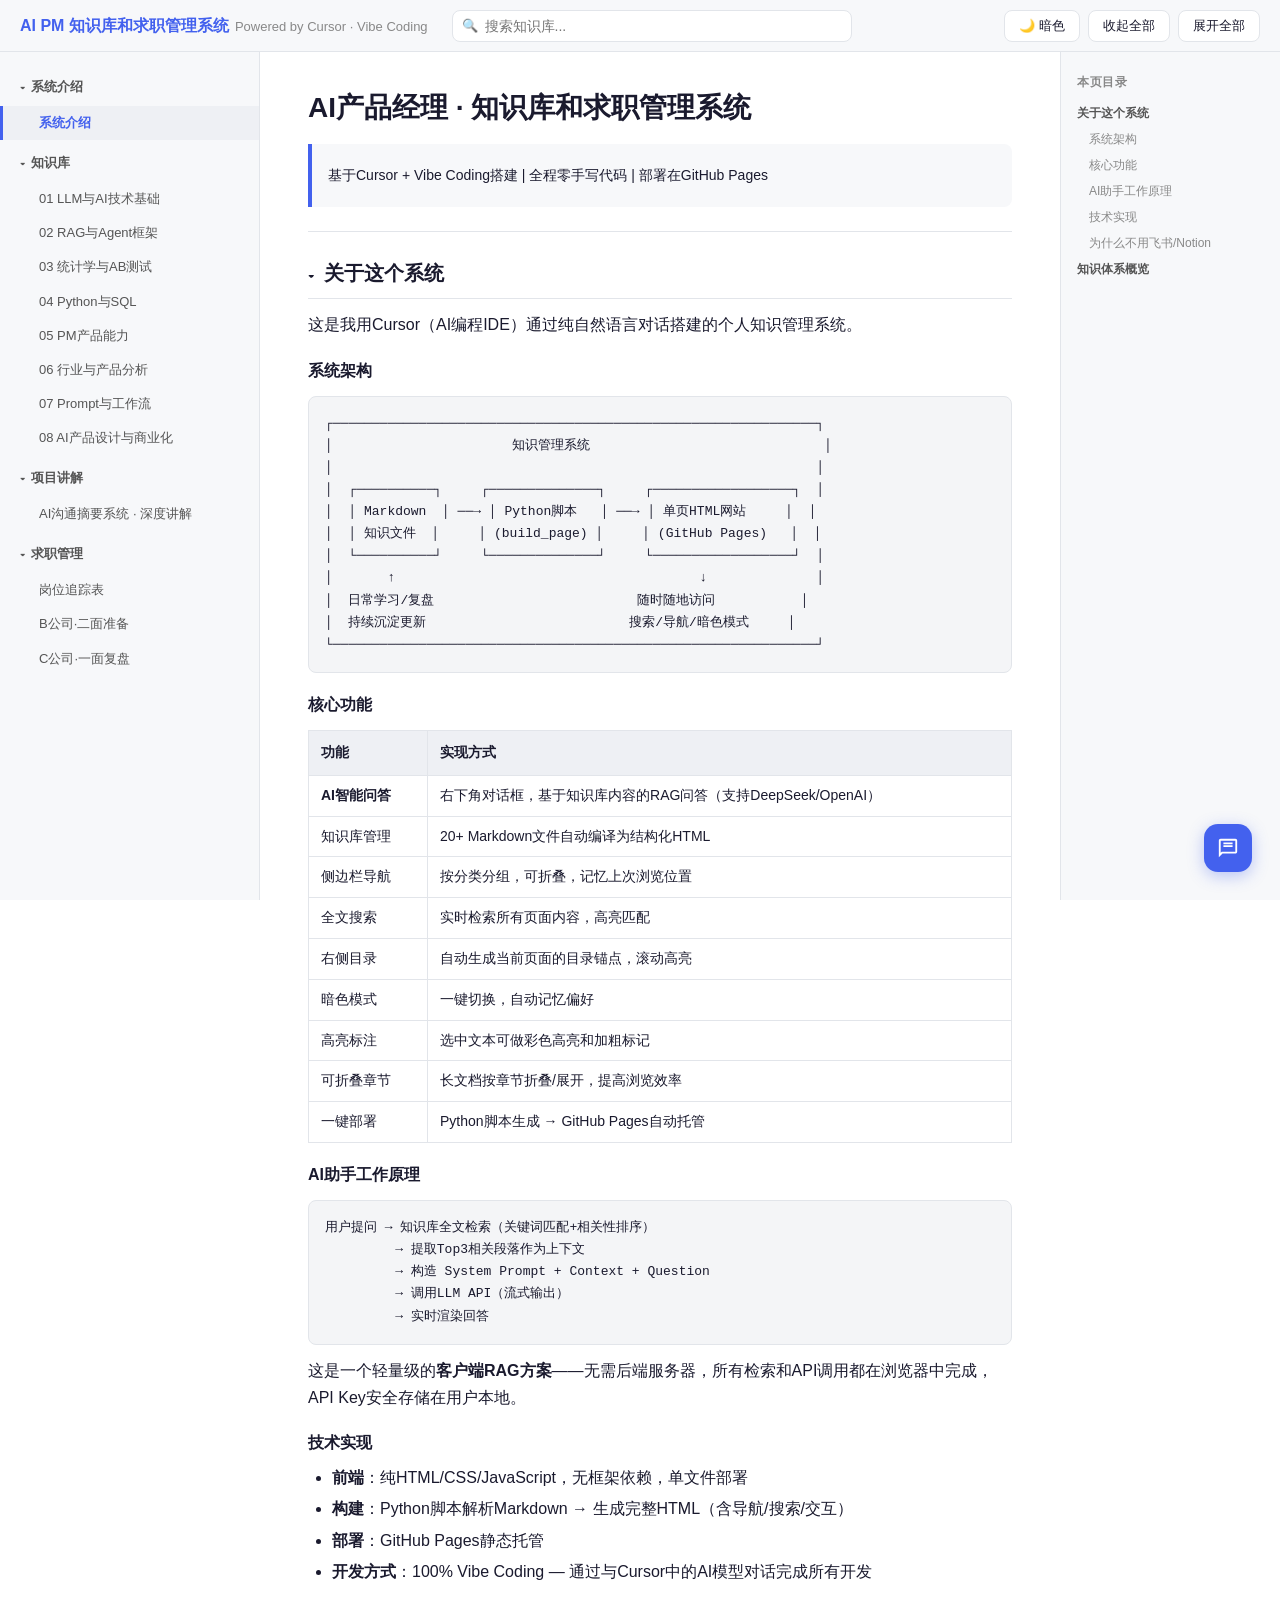
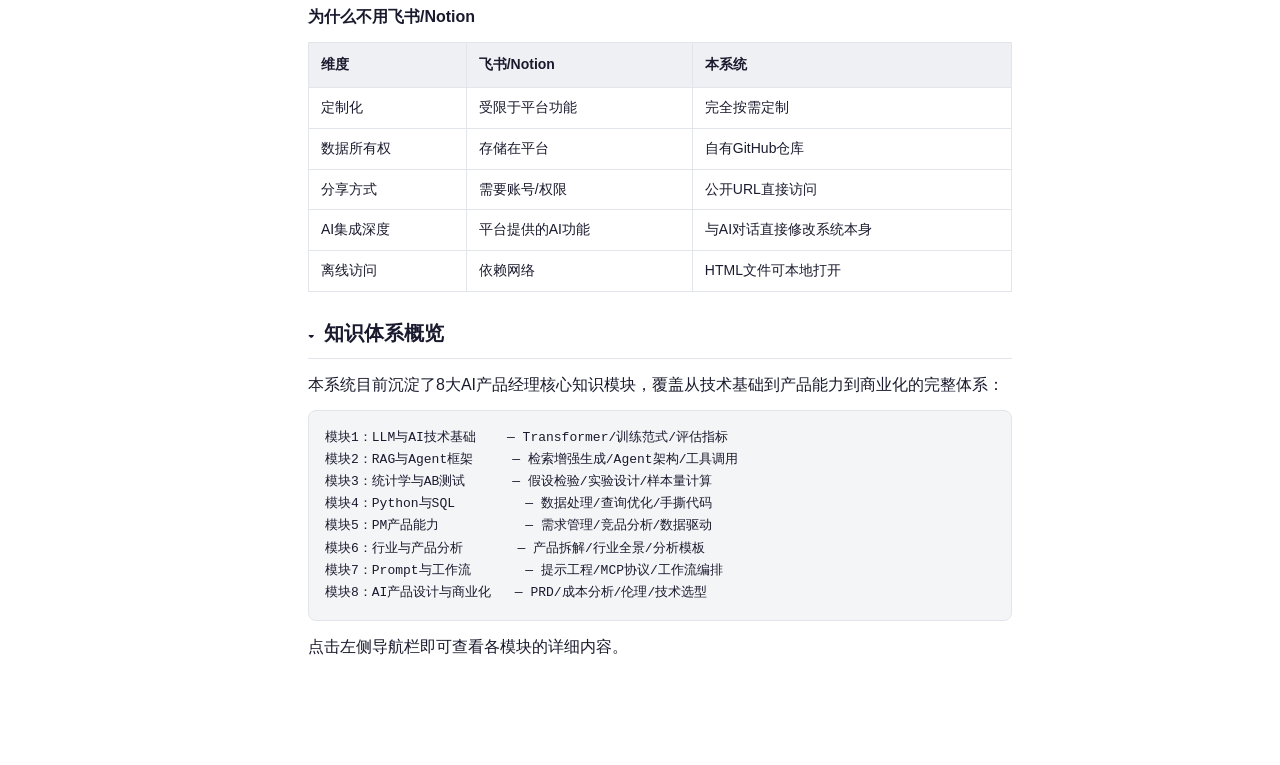
==== commit d8ccffec: "更新标题为AI PM 知识库和求职管理系统 Made-with: Cursor" ====
--- a/demo.html
+++ b/demo.html
@@ -3,7 +3,7 @@
 <head>
 <meta charset="UTF-8">
 <meta name="viewport" content="width=device-width,initial-scale=1">
-<title>AI PM 知识管理系统</title>
+<title>AI PM 知识库和求职管理系统</title>
 <style>
 :root {
   --bg: #ffffff; --bg2: #f7f8fa; --bg3: #eef0f4;
@@ -147,7 +147,7 @@
 <body>
 
 <div class="topbar">
-  <div class="topbar-title">AI PM 知识管理系统<span>Powered by Cursor · Vibe Coding</span></div>
+  <div class="topbar-title">AI PM 知识库和求职管理系统<span>Powered by Cursor · Vibe Coding</span></div>
   <div class="search-box">
     <input type="text" id="searchInput" placeholder="搜索知识库..." oninput="handleSearch(this.value)" onfocus="handleSearch(this.value)">
     <div class="search-results" id="searchResults"></div>
@@ -194,7 +194,7 @@
 <main class="main">
 <div class="page" id="page-readme" data-raw="readme">
 
-<h1 id="readme-AI产品经理---个人知识管理系统">AI产品经理 · 个人知识管理系统</h1>
+<h1 id="readme-AI产品经理---知识库和求职管理系统">AI产品经理 · 知识库和求职管理系统</h1>
 
 
 <blockquote><p>基于Cursor + Vibe Coding搭建 | 全程零手写代码 | 部署在GitHub Pages</p></blockquote>
@@ -3646,7 +3646,7 @@
 
 <script>
 // ── Search (separate script to isolate potential data errors) ──
-var searchData = [{"id": "readme", "title": "系统介绍", "raw": "# AI产品经理 · 个人知识管理系统\n\n> 基于Cursor + Vibe Coding搭建 | 全程零手写代码 | 部署在GitHub Pages\n\n---\n\n## 关于这个系统\n\n这是我用Cursor（AI编程IDE）通过纯自然语言对话搭建的个人知识管理系统。\n\n### 系统架构\n\n```\n┌──────────────────────────────────────────────────────────────┐\n│                       知识管理系统                              │\n│                                                              │\n│  ┌──────────┐     ┌──────────────┐     ┌──────────────────┐  │\n│  │ Markdown  │ ──→ │ Python脚本   │ ──→ │ 单页HTML网站     │  │\n│  │ 知识文件  │     │ (build_page) │     │ (GitHub Pages)   │  │\n│  └──────────┘     └──────────────┘     └──────────────────┘  │\n│       ↑                                       ↓              │\n│  日常学习/复盘                          随时随地访问           │\n│  持续沉淀更新                          搜索/导航/暗色模式     │\n└──────────────────────────────────────────────────────────────┘\n```\n\n### 核心功能\n\n| 功能 | 实现方式 |\n|------|---------|\n| **AI智能问答** | 右下角对话框，基于知识库内容的RAG问答（支持DeepSeek/OpenAI） |\n| 知识库管理 | 20+ Markdown文件自动编译为结构化HTML |\n| 侧边栏导航 | 按分类分组，可折叠，记忆上次浏览位置 |\n| 全文搜索 | 实时检索所有页面内容，高亮匹配 |\n| 右侧目录 | 自动生成当前页面的目录锚点，滚动高亮 |\n| 暗色模式 | 一键切换，自动记忆偏好 |\n| 高亮标注 | 选中文本可做彩色高亮和加粗标记 |\n| 可折叠章节 | 长文档按章节折叠/展开，提高浏览效率 |\n| 一键部署 | Python脚本生成 → GitHub Pages自动托管 |\n\n### AI助手工作原理\n\n```\n用户提问 → 知识库全文检索（关键词匹配+相关性排序）\n         → 提取Top3相关段落作为上下文\n         → 构造 System Prompt + Context + Question\n         → 调用LLM API（流式输出）\n         → 实时渲染回答\n```\n\n这是一个轻量级的**客户端RAG方案**——无需后端服务器，所有检索和API调用都在浏览器中完成，API Key安全存储在用户本地。\n\n### 技术实现\n\n- **前端**：纯HTML/CSS/JavaScript，无框架依赖，单文件部署\n- **构建**：Python脚本解析Markdown → 生成完整HTML（含导航/搜索/交互）\n- **部署**：GitHub Pages静态托管\n- **开发方式**：100% Vibe Coding — 通过与Cursor中的AI模型对话完成所有开发\n\n### 为什么不用飞书/Notion\n\n| 维度 | 飞书/Notion | 本系统 |\n|------|------------|--------|\n| 定制化 | 受限于平台功能 | 完全按需定制 |\n| 数据所有权 | 存储在平台 | 自有GitHub仓库 |\n| 分享方式 | 需要账号/权限 | 公开URL直接访问 |\n| AI集成深度 | 平台提供的AI功能 | 与AI对话直接修改系统本身 |\n| 离线访问 | 依赖网络 | HTML文件可本地打开 |\n\n---\n\n## 知识体系概览\n\n本系统目前沉淀了8大AI产品经理核心知识模块，覆盖从技术基础到产品能力到商业化的完整体系：\n\n```\n模块1：LLM与AI技术基础    — Transformer/训练范式/评估指标\n模块2：RAG与Agent框架     — 检索增强生成/Agent架构/工具调用\n模块3：统计学与AB测试      — 假设检验/实验设计/样本量计算\n模块4：Python与SQL         — 数据处理/查询优化/手撕代码\n模块5：PM产品能力           — 需求管理/竞品分析/数据驱动\n模块6：行业与产品分析       — 产品拆解/行业全景/分析模板\n模块7：Prompt与工作流       — 提示工程/MCP协议/工作流编排\n模块8：AI产品设计与商业化   — PRD/成本分析/伦理/技术选型\n```\n\n点击左侧导航栏即可查看各模块的详细内容。\n"}, {"id": "m1", "title": "01 LLM与AI技术基础", "raw": "# 模块1：LLM与AI技术基础\n\n> 面试高频指数：★★★★★\n> 你的掌握程度：★★★（需重点加强）\n\n---\n\n## Q1：Transformer架构（必考）\n\nTransformer = Encoder + Decoder，核心创新是**自注意力机制（Self-Attention）**。\n\n**Self-Attention计算过程**：\n- 输入向量通过三个线性变换分别得到 **Q（Query）、K（Key）、V（Value）** 矩阵\n- 公式：Attention(Q,K,V) = softmax(QK^T / √d_k) × V\n- 直觉：Q是\"我在找什么\"，K是\"我能提供什么\"，V是\"我的实际内容\"\n- QK点积 → softmax归一化 → 得到注意力权重 → 对V加权求和\n- √d_k作用：防止点积过大导致softmax梯度消失\n- **多头注意力**：多个注意力头关注不同子空间的信息\n\n**解决的问题**：RNN不能并行计算 + 长距离依赖问题\n\n---\n\n## Q2：大模型如何生成答案（自回归生成）\n\nLLM采用**自回归方式（Autoregressive）**逐token生成：\n1. 输入经过 分词→Embedding→多层Transformer\n2. 最后一层输出一个概率分布（vocabulary size维度）\n3. 通过**采样策略**选出下一个token\n4. 拼到输入末尾，再次输入模型预测下一个\n5. 循环直到生成结束符（EOS）或达最大长度\n\n**核心：一个token一个token往外\"蹦\"的，不是一次性输出整句话**\n\n---\n\n## Q3：Tokenization（分词过程）\n\n- 文本 → **Tokenization（分词）** → token序列\n- 主流算法：**BPE（Byte Pair Encoding）**，将文本切为子词单元\n- 每个token映射为整数ID → **Embedding层**转为高维向量\n- 加上**位置编码（Positional Encoding）** → 输入Transformer\n\n示例：\"running\" → \"run\" + \"ning\"（两个子词token）\n\n---\n\n## Q4：Embedding模型\n\n将文本映射为**固定维度的高维向量**，使语义相似的文本距离更近。\n\n- 常见模型：OpenAI text-embedding-ada-002、BGE、M3E、Jina\n- 核心用途：语义检索（RAG核心）、文本相似度、聚类、分类\n- 和LLM区别：Embedding只负责\"理解\"输出向量，不负责\"生成\"\n\n---\n\n## Q5：xxB参数含义\n\n- B = Billion（十亿），7B = 70亿参数\n- 参数包括所有权重矩阵中的可学习数值\n- 参数越大 → 容量越大，理论上能力上限越高\n- 但推理成本更高、延迟更大\n- **PM选型视角**：需要平衡性能、延迟和成本\n\n---\n\n## Q6：LLM训练过程（三阶段）\n\n| 阶段 | 方法 | 输出 |\n|------|------|------|\n| **预训练** | 海量无标注文本，next token prediction | 基座模型（只会续写，不会对话） |\n| **SFT（监督微调）** | 人工标注的指令-回答对 | 能遵循指令、进行对话的模型 |\n| **RLHF（人类偏好对齐）** | 奖励模型(RM) + PPO算法 | 输出更安全、符合人类偏好的回答 |\n\n**⚠️ 易错点**：预训练后只能续写不能对话，SFT后已经能对话了（你一面答反了）\n\n---\n\n## Q7：Encoder-only vs Decoder-only\n\n| | Encoder-only | Decoder-only |\n|---|---|---|\n| 代表 | BERT | GPT、LLaMA、DeepSeek |\n| 注意力 | 双向（看左右上下文） | 单向/因果（只看左边） |\n| 适用 | 理解型：分类、NER、相似度 | 生成型：对话、写作、代码 |\n\n---\n\n## Q8：Temperature / Top-K / Top-P\n\n| 参数 | 作用 | 建议值 |\n|------|------|--------|\n| Temperature | 控制概率分布平滑度，越低越确定 | 事实问答0.1-0.3，创意0.7-0.9 |\n| Top-K | 只从概率最高的K个token中采样 | 常见50 |\n| Top-P | 从累积概率达到P的最小集合中采样 | 常见0.9 |\n\n---\n\n## Q9：幻觉（Hallucination）及缓解\n\n**定义**：模型生成看似合理但事实错误的内容\n\n**缓解手段**：RAG锚定真实文档 → Prompt约束\"不确定就说不知道\" → 降Temperature → 结构化输出校验 → 产品层标注\"AI生成，仅供参考\"\n\n---\n\n## Q10：上下文窗口对产品设计的影响\n\n- 长文档需分块处理或RAG\n- 多轮对话需做记忆管理（摘要压缩历史）\n- Token越多成本越高\n- RAG检索chunk数量受限\n\n---\n\n## Q11：除对话外使用大模型的方式\n\n代码生成、结构化信息提取、Text2SQL、多模态理解、Agent工具调用、RAG、内容生成\n\n---\n\n---\n\n## 补充知识点（JD审查后新增）\n\n### Q12：机器学习常见算法分类\n\n| 类型 | 算法 | 适用场景 |\n|------|------|---------|\n| 分类 | 逻辑回归、SVM、随机森林、XGBoost | 用户流失预测、意图分类 |\n| 回归 | 线性回归、Ridge、Lasso | 价格预测、评分预估 |\n| 聚类 | K-Means、DBSCAN | 用户分群、异常检测 |\n| 降维 | PCA、t-SNE | 数据可视化、特征压缩 |\n| 推荐 | 协同过滤、矩阵分解 | 课程推荐、内容推荐 |\n\n### Q13：过拟合与欠拟合\n\n- **过拟合**：模型在训练集上表现好但测试集上差。解决：正则化、Dropout、增加数据、早停\n- **欠拟合**：训练集和测试集都差。解决：增加特征、增加模型复杂度、减少正则化\n\n### Q14：模型评估指标\n\n| 指标 | 含义 | 公式 |\n|------|------|------|\n| 准确率(Accuracy) | 预测正确的比例 | (TP+TN)/(TP+TN+FP+FN) |\n| 精确率(Precision) | 预测为正中真正为正的比例 | TP/(TP+FP) |\n| 召回率(Recall) | 真正为正中被预测为正的比例 | TP/(TP+FN) |\n| F1 | 精确率和召回率的调和平均 | 2×P×R/(P+R) |\n\n**何时看哪个**：\n- 宁可漏判不可误判（如垃圾邮件）→ 重视Precision\n- 宁可误判不可漏判（如疾病筛查）→ 重视Recall\n\n### Q15：梯度下降\n\n- 通过计算损失函数对参数的梯度，沿梯度反方向更新参数，逐步最小化损失\n- **学习率**：步长大小。太大→震荡不收敛，太小→收敛慢\n- **变体**：SGD（单样本）、Mini-batch SGD（小批量）、Adam（自适应学习率，最常用）\n\n---\n\n*Keep一面考到：Q1(未深挖)、Q3、Q6(答反了) | 面经高频：全部*\n"}, {"id": "m2", "title": "02 RAG与Agent框架", "raw": "# 模块2：RAG与Agent框架\n\n> 面试高频指数：★★★★★\n> 你的掌握程度：★★★（Keep一面暴露短板，必须补齐）\n\n---\n\n## 一、RAG全流程\n\n### 离线阶段（建库）\n\n```\n原始文档 → 清洗 → 分块(Chunking) → Embedding → 向量数据库\n```\n\n**1. 分块（Chunking）三个核心参数**：\n\n| 参数 | 含义 | 典型值 | 你的项目 |\n|------|------|--------|---------|\n| chunk_size | 每块大小 | 256-1024 tokens | 按标题/段落切分 |\n| overlap | 相邻块重叠量 | chunk_size的10-20% | ⚠️ 一面不知道，已补齐 |\n| 分块策略 | 固定长度/按分隔符/语义/递归 | 按文档类型选 | 按Markdown标题分隔 |\n\n**Overlap为什么重要**：防止关键信息被切断在两个chunk的边界上。例如\"内收5mm\"被切在两个chunk中，单独看都不完整。\n\n**2. Embedding向量化**：每个chunk通过Embedding模型转为高维向量，存入向量数据库（FAISS/Milvus/Chroma）\n\n### 在线阶段（检索+生成）\n\n```\n用户query → [可选]Query改写 → 检索 → [可选]Rerank → Top-K → 拼Prompt → LLM生成\n```\n\n### 四种检索方式对比\n\n| | 向量检索 | 关键词/全文检索 | 混合检索 | Rerank |\n|---|---|---|---|---|\n| 核心 | 语义理解 | 精确匹配 | 两者结合 | 二次精排 |\n| 速度 | 快 | 快 | 快 | 慢（逐条） |\n| 位置 | 召回 | 召回 | 召回 | 排序（召回后） |\n| 你的项目 | ✅ 使用 | ✅ 使用 | ✅ 混合检索 | ❌ MVP未加 |\n\n**⚠️ 一面易错点**：RAG检索的TopK（召回K个chunk）≠ LLM生成的Top-K（从K个概率最高token中采样），两个完全不同！\n\n### 你的项目中的RAG配置\n\n| 参数 | 设置 | 原因 |\n|------|------|------|\n| 检索模式 | 混合检索（向量+全文） | 正畸术语需精确匹配+语义理解 |\n| TopK | 4（v1是6） | v1过多召回导致LLM保守 |\n| Score阈值 | 0.5 | 过滤低相关chunk |\n| 权重分配 | 向量0.7 + 关键词0.3 | 语义为主，术语精确匹配为辅 |\n\n---\n\n## 二、RAG优化排查框架\n\n效果不好时按此顺序排查：\n\n```\n第1层：输入质量 → ASR/OCR是否准确？\n第2层：检索质量（最常出问题）\n  ├ 召回不相关 → 调分块策略、换Embedding模型\n  ├ 噪音太多 → 降TopK、提高Score阈值、加Rerank\n  ├ 漏召回 → 升TopK、混合检索、Query改写\n  └ 排序不合理 → 加Rerank、调权重\n第3层：生成质量\n  ├ 格式不对 → 强化Prompt结构约束\n  ├ 幻觉 → 降Temperature、Prompt约束\n  └ 模型能力不足 → 换模型\n第4层：端到端体验\n  ├ 延迟高 → 减检索量、用更快模型\n  └ 成本高 → 降TopK、用小模型\n```\n\n---\n\n## 补充：RAG回答不准怎么解决（面试高频题）\n\n> 面试官问法：\"你的RAG系统回答不准，你怎么排查和解决？\"\n\n### 第一步：定位\"不准\"属于哪种类型\n\n| 不准的类型 | 典型表现 | 根因方向 |\n|-----------|---------|---------|\n| **检索不到** | 明明知识库有相关内容，但没被召回 | 检索层问题 |\n| **检索到但不相关** | 召回的chunk和问题无关或关联度低 | 分块/Embedding/检索策略问题 |\n| **检索对了但回答错** | 召回了正确内容，LLM回答仍然有误 | 生成层问题（Prompt/模型） |\n| **回答有幻觉** | LLM编造了知识库中不存在的内容 | 生成层问题 + 约束不够 |\n| **回答不完整** | 只回答了部分信息，遗漏关键内容 | 检索量不够 / Prompt引导不足 |\n\n### 第二步：按层逐一排查+解决\n\n#### 1. 数据层（知识库质量）\n\n| 问题 | 解决方案 |\n|------|---------|\n| 原始文档质量差（OCR/ASR错误多） | 前置清洗流程，纠错后再入库 |\n| 文档格式混乱（表格、图片、代码混排） | 按类型预处理，保留结构化信息 |\n| 知识库覆盖不全 | 定期补充新文档，建立知识缺口反馈机制 |\n| 重复/矛盾内容 | 去重 + 版本管理，保留最新版本 |\n\n#### 2. 分块层（Chunking）\n\n| 问题 | 解决方案 |\n|------|---------|\n| chunk太大 → 噪音多，关键信息被稀释 | 减小chunk_size（如1024→512） |\n| chunk太小 → 上下文断裂，语义不完整 | 增大chunk_size，或增加overlap |\n| 关键信息被切断在两个chunk边界 | 增加overlap（10-20%），或用语义分块 |\n| 不同类型文档用同一分块策略 | 按文档类型定制策略（Markdown按标题、PDF按段落、代码按函数） |\n\n**你的项目实战**：正畸知识库按Markdown标题分块，每个术语/场景独立成chunk，避免信息混杂。\n\n#### 3. 检索层（Retrieval）\n\n| 问题 | 解决方案 |\n|------|---------|\n| 语义相似但词汇不同导致漏召回 | 加入Query改写/扩展（把\"牙套\"扩展为\"矫治器、隐适美\"） |\n| 专业术语/缩写匹配不到 | 混合检索（向量+关键词），关键词保证精确匹配 |\n| 召回太多噪音 | 降低TopK、提高Score阈值、加Rerank模型二次精排 |\n| 重要chunk排序靠后 | 加Rerank（如Cohere Rerank、bge-reranker），按语义相关度重排 |\n| 用户query太模糊 | Query改写：用LLM先把模糊问题改写为精确检索query |\n\n**检索优化组合拳（推荐顺序）**：\n```\n混合检索（向量+全文） → Query改写 → 调TopK和阈值 → 加Rerank → 换更好的Embedding模型\n```\n\n#### 4. 生成层（Generation）\n\n| 问题 | 解决方案 |\n|------|---------|\n| LLM忽略检索到的上下文 | Prompt中强调\"必须基于以下参考内容回答\" |\n| LLM产生幻觉（编造内容） | 降低Temperature（0.1-0.3）、Prompt加\"如果参考内容中没有答案，请明确说明\" |\n| 回答格式不对 | Prompt中用模板强约束输出结构 |\n| 回答过于笼统 | Prompt要求引用原文、给出具体数据 |\n| 上下文窗口不够（chunk太多塞不下） | 减少TopK、或用Map-Reduce策略（先分chunk总结，再汇总） |\n\n#### 5. 端到端优化\n\n| 策略 | 说明 |\n|------|------|\n| **评估闭环** | 建立评估指标（准确率、召回率、相关度），定期跑评估集 |\n| **Bad Case驱动** | 每个bad case归因到具体层级，针对性修复 |\n| **AB测试** | 每次改动用同一批query对比前后效果 |\n| **用户反馈** | 上线后收集\"回答有用/没用\"反馈，持续发现新bad case |\n\n### 面试回答模板\n\n> \"RAG回答不准时，我会按**数据层→分块层→检索层→生成层**四层逐步排查。先看知识库数据质量有没有问题；再看分块策略是否合理、有没有关键信息被切断；然后重点看检索环节——是漏召回还是噪音多，对症选择调TopK、混合检索、加Rerank、Query改写等手段；最后看生成层的Prompt约束和模型参数。\n> \n> 在我的通话摘要项目中，v1版本出现过因TopK设为6导致召回噪音过多、LLM分析过于保守的问题，归因后将TopK降为4，效果显著改善。我们还建立了bad case归因机制，每个case归因到四类之一（Prompt缺陷/知识库缺失/模型能力/输入质量），驱动持续优化。\"\n\n---\n\n## 三、你的项目v1→v2优化实例\n\n| 问题 | 归因 | 环节 | 措施 |\n|------|------|------|------|\n| 术语识别错 | ASR能力不足 | ASR层 | 上传热词库 |\n| 性格判定保守 | Prompt允许回避 | Prompt层 | 禁止\"无法判定\" |\n| 输出结构偏离 | LLM自由发挥 | Prompt层 | 填空式模板+限定选项 |\n| 缺少评级 | Prompt未强制 | Prompt层 | S/A/B/C/D作为必填 |\n| 分析过于保守 | RAG召回噪音多 | 检索层 | TopK 6→4 |\n\n---\n\n## 四、Agent框架\n\n### Agent四大核心组件\n\n| 组件 | 说明 | 举例 |\n|------|------|------|\n| 规划（Planning） | 将复杂任务分解为子步骤 | ReAct、CoT |\n| 记忆（Memory） | 短期（对话上下文）+ 长期（持久化） | 用户画像 |\n| 工具（Tools） | 调用外部API/数据库 | Function Call |\n| 感知（Perception） | 接收多种输入 | 文本、图像、语音 |\n\n### Agent vs 单纯LLM\n\n- LLM：一问一答，无状态，不能操作外部世界\n- Agent：自主规划 → 调用工具 → 记住历史 → 迭代调整，形成闭环\n\n---\n\n## 补充：多Agent系统与协作模式（面试高频题）\n\n### 什么是多Agent系统\n\n单个Agent能力有限（上下文窗口、单一角色），当任务足够复杂时，需要**多个专业化Agent协作**完成。类比公司组织：CEO不可能一个人完成所有工作，需要产品、研发、销售等角色分工配合。\n\n### 五种核心协作模式\n\n#### 1. 串行（Sequential / Pipeline）\n\n```\nAgent A（意图识别）→ Agent B（信息检索）→ Agent C（生成回答）→ Agent D（质检审核）\n```\n\n- **特点**：上游输出是下游输入，按顺序执行\n- **优点**：逻辑清晰、易调试、每个Agent职责单一\n- **缺点**：总延迟 = 各环节之和，任一环节出错会阻塞后续\n- **适用场景**：流水线式任务（文档处理、数据ETL、内容审核）\n- **你的项目类比**：ASR转写 → 文本清洗 → RAG检索 → LLM生成，就是串行流水线\n\n#### 2. 并行（Parallel）\n\n```\n                ┌→ Agent A（分析维度1）→┐\n用户query → 路由 ├→ Agent B（分析维度2）→├→ 结果合并\n                └→ Agent C（分析维度3）→┘\n```\n\n- **特点**：多个Agent同时执行独立子任务，最后汇总\n- **优点**：大幅降低总延迟（取决于最慢的Agent）\n- **缺点**：需要合并策略，Agent之间不能有依赖\n- **适用场景**：多维度分析、多源检索、批量处理\n- **举例**：同时用3个Agent分别分析用户的运动数据、饮食数据、睡眠数据，最后合并成健康报告\n\n#### 3. 路由 / 分发（Router / Dispatcher）\n\n```\n                    ┌→ 售前Agent（产品咨询）\n用户query → 路由Agent ├→ 售后Agent（问题处理）\n                    ├→ 技术Agent（技术支持）\n                    └→ 闲聊Agent（兜底）\n```\n\n- **特点**：一个\"调度员\"Agent根据意图分发给不同专业Agent\n- **优点**：每个Agent可深度专业化，互不干扰\n- **缺点**：路由准确性是瓶颈，误分发会导致体验差\n- **适用场景**：智能客服、多业务入口、意图分类后分流\n- **关键设计点**：路由Agent的Prompt要覆盖所有分支的判断规则，且需要兜底策略\n\n#### 4. 层级 / 主从（Hierarchical / Manager-Worker）\n\n```\nManager Agent（任务拆解+调度+质检）\n    ├→ Worker Agent 1（执行子任务1）\n    ├→ Worker Agent 2（执行子任务2）\n    └→ Worker Agent 3（执行子任务3）\nManager Agent（汇总+决策+输出）\n```\n\n- **特点**：有一个\"经理\"Agent负责拆解任务、分配给\"工人\"Agent、审核结果\n- **优点**：处理复杂开放式任务、可动态调整策略\n- **缺点**：Manager质量决定天花板，多次LLM调用成本高\n- **适用场景**：复杂项目管理、多步骤研究任务、代码生成+review\n- **举例**：用户说\"帮我做一个竞品分析报告\"，Manager拆为\"收集数据→分析功能→比较定价→写报告\"，分别派给不同Worker\n\n#### 5. 辩论 / 协商（Debate / Negotiation）\n\n```\nAgent A（正方观点）⇄ Agent B（反方观点）⇄ Agent C（裁判/综合）\n```\n\n- **特点**：多个Agent提出不同观点，互相质疑和完善，最终由裁判Agent综合\n- **优点**：适合需要多角度思考的问题，输出质量高\n- **缺点**：多轮交互延迟大、token消耗高\n- **适用场景**：方案评审、风险评估、内容审核\n- **举例**：投资决策Agent系统——乐观Agent和悲观Agent分别分析，风控Agent最终裁决\n\n### 多Agent vs 单Agent的选择\n\n| 维度 | 单Agent | 多Agent |\n|------|---------|---------|\n| 适用任务 | 职责单一、流程固定 | 复杂、多步骤、需要多视角 |\n| 开发成本 | 低 | 高（需设计通信+协调） |\n| 延迟 | 低 | 较高（多次LLM调用） |\n| 可维护性 | 简单 | 每个Agent独立迭代 |\n| 容错性 | 单点故障 | 可部分降级 |\n\n**AI PM决策原则**：先用单Agent验证核心价值，当单Agent的Prompt超过3000 tokens或任务需要3种以上不同能力时，考虑拆分为多Agent。\n\n### 主流多Agent框架\n\n| 框架 | 特点 | 适用场景 |\n|------|------|---------|\n| **CrewAI** | 角色扮演式，定义Agent角色+目标+工具 | 团队协作类任务 |\n| **AutoGen**（微软） | 支持对话式多Agent交互 | 代码生成、研究分析 |\n| **LangGraph** | LangChain生态，基于图结构编排 | 复杂条件分支工作流 |\n| **MetaGPT** | 模拟软件公司组织架构 | 软件开发全流程 |\n| **Dify** | 低代码，支持简单多Agent编排 | MVP验证 |\n\n#### AutoGen 深入理解\n\nAutoGen是微软开源的多Agent对话框架，核心思想是**让多个Agent通过自然语言对话来协作完成任务**。\n\n**核心概念**：\n\n```\n┌──────────────┐    对话     ┌──────────────┐\n│ AssistantAgent│ ←────────→ │  UserProxy    │\n│ （AI助手）    │            │ （代理人类）   │\n│ - 生成代码    │            │ - 执行代码    │\n│ - 分析问题    │            │ - 反馈结果    │\n│ - 提出方案    │            │ - 人工介入    │\n└──────────────┘            └──────────────┘\n```\n\n**三种核心Agent类型**：\n\n| Agent类型 | 作用 | 特点 |\n|-----------|------|------|\n| **AssistantAgent** | AI助手，接收任务并生成方案/代码 | 由LLM驱动 |\n| **UserProxyAgent** | 代理人类，执行代码、反馈结果 | 可自动执行或请求人工确认 |\n| **GroupChatManager** | 群聊管理者，协调多个Agent轮流发言 | 管理发言顺序和终止条件 |\n\n**AutoGen的独特设计**：\n1. **对话即协作**：Agent之间通过多轮对话完成任务，而非预定义流程\n2. **人机协作**：UserProxy可以设置为自动模式或人工确认模式\n3. **代码执行闭环**：AssistantAgent生成代码 → UserProxy在沙箱中执行 → 结果反馈 → 修正\n4. **灵活终止**：可设置最大轮数、终止关键词、人工终止\n\n**AutoGen vs LangGraph vs CrewAI**：\n\n| 维度 | AutoGen | LangGraph | CrewAI |\n|------|---------|-----------|--------|\n| 协作方式 | 自然语言对话 | 有向图流转 | 角色分工+任务委派 |\n| 灵活性 | 高（动态对话） | 高（图结构） | 中（预定义角色） |\n| 适合场景 | 代码生成、研究 | 复杂条件分支 | 团队模拟 |\n| 人机协作 | 原生支持 | 需自行实现 | 有限支持 |\n| 学习曲线 | 中 | 高 | 低 |\n\n### LlamaIndex 深入理解\n\nLlamaIndex（原GPT Index）是一个专注于**数据连接和检索**的LLM框架，核心定位是让LLM能高效地访问和利用私有数据。\n\n**LlamaIndex vs LangChain的核心区别**：\n- **LangChain**：通用LLM应用框架，\"什么都能做\"\n- **LlamaIndex**：专注于**数据索引和检索**，\"把RAG做到极致\"\n\n**核心架构**：\n\n```\n┌─────────────────────────────────────────────────────────┐\n│                   LlamaIndex 架构                        │\n│                                                         │\n│  ┌────────────────┐  ┌────────────────┐                │\n│  │  Data Connectors│  │    Indices     │                │\n│  │  数据连接器      │  │    索引结构    │                │\n│  │  (100+数据源)   │  │  (向量/树/KG)  │                │\n│  └────────────────┘  └────────────────┘                │\n│  ┌────────────────┐  ┌────────────────┐                │\n│  │  Query Engine  │  │    Retrievers  │                │\n│  │  查询引擎      │  │    检索器      │                │\n│  └────────────────┘  └────────────────┘                │\n│  ┌────────────────┐  ┌────────────────┐                │\n│  │  Node Parser   │  │  Response      │                │\n│  │  分块器        │  │  Synthesizer   │                │\n│  │               │  │  回答合成器     │                │\n│  └────────────────┘  └────────────────┘                │\n└─────────────────────────────────────────────────────────┘\n```\n\n**六大核心组件**：\n\n| 组件 | 作用 | 核心能力 |\n|------|------|---------|\n| **Data Connectors** | 连接100+数据源 | PDF/网页/数据库/Notion/Slack/API等 |\n| **Node Parser** | 智能分块 | 句子级/段落级/语义级分块，保留元数据 |\n| **Indices** | 构建索引结构 | VectorStoreIndex / TreeIndex / KnowledgeGraphIndex |\n| **Retrievers** | 检索策略 | 向量/关键词/混合/递归检索 |\n| **Query Engine** | 查询引擎 | 将检索结果+用户问题组合，调用LLM |\n| **Response Synthesizer** | 回答合成 | Refine / Compact / TreeSummarize / SimpleSummarize |\n\n**LlamaIndex的独特优势**：\n\n1. **索引类型丰富**：\n   - `VectorStoreIndex`：标准向量检索（最常用）\n   - `TreeIndex`：树结构，适合层级化文档\n   - `KnowledgeGraphIndex`：知识图谱索引，适合实体关系提取\n   - `KeywordTableIndex`：关键词表索引\n\n2. **回答合成策略**：\n   - `Refine`：逐chunk递进式精炼回答（最准确，速度慢）\n   - `Compact`：合并chunk后一次生成（平衡方案）\n   - `TreeSummarize`：树状汇总（适合大量chunk）\n   - `SimpleSummarize`：直接拼接生成（最快，精度低）\n\n3. **内置评估框架**：\n   - Faithfulness（忠实度）：回答是否基于检索内容\n   - Relevancy（相关度）：检索内容是否与问题相关\n   - Correctness（正确性）：回答是否正确\n\n**LlamaIndex vs LangChain 深度对比**：\n\n| 维度 | LlamaIndex | LangChain |\n|------|-----------|-----------|\n| **核心定位** | 数据索引和RAG | 通用LLM应用框架 |\n| **RAG能力** | 极强（核心竞争力） | 强（模块之一） |\n| **索引类型** | 丰富（向量/树/KG/关键词） | 主要是向量 |\n| **数据连接** | 100+内置连接器 | 需自行集成 |\n| **回答合成** | 多种策略可选 | 较基础 |\n| **Agent能力** | 有但不是重点 | 强（核心模块） |\n| **多Agent** | 有限 | LangGraph强大 |\n| **适合场景** | 知识库问答、文档分析 | 通用AI应用 |\n| **搭配使用** | 可作为LangChain的Retriever | 可调用LlamaIndex索引 |\n\n**AI PM选型建议**：\n- 纯RAG/知识库场景 → 优先LlamaIndex（索引和检索能力更强）\n- Agent/工具调用/复杂流程 → 优先LangChain\n- 两者可以搭配使用：LlamaIndex负责索引和检索，LangChain负责Agent编排\n\n### 面试回答模板\n\n> \"多Agent系统的核心思想是将复杂任务拆解给多个专业化Agent协作完成。主要有五种协作模式：串行适合流水线任务、并行适合多维度分析、路由适合意图分发、层级适合复杂项目管理、辩论适合需要多视角决策的场景。\n>\n> 框架选型上，AutoGen适合需要人机协作和代码执行闭环的场景，LangGraph适合复杂条件分支工作流，CrewAI适合角色分工明确的团队模拟。LlamaIndex和LangChain定位不同——LlamaIndex专精于数据索引和RAG，LangChain是通用LLM应用框架，两者可以搭配使用。\n>\n> 作为PM的决策原则是：先单Agent验证核心价值，当Prompt复杂度过高或任务需要多种能力时再拆分。我的项目目前是串行流水线架构，如果后续要做'智能正畸助手'，可以用路由模式——用户咨询方案走方案Agent、查进度走数据Agent、投诉走客服Agent。\"\n\n---\n\n## 补充：高可用、高扩展性的Agent架构设计\n\n> JD关键词：\"设计高可用、高扩展性的大模型/Agent架构\"\n\n### Agent系统架构分层\n\n```\n┌─────────────────────────────────────────────────────────┐\n│                     接入层（Gateway）                     │\n│        负载均衡 / 限流 / 认证 / 协议转换                    │\n├─────────────────────────────────────────────────────────┤\n│                    编排层（Orchestration）                 │\n│     Agent调度 / 任务拆解 / 状态管理 / 路由分发              │\n├────────────┬────────────┬────────────┬──────────────────┤\n│  Agent A   │  Agent B   │  Agent C   │   Agent N        │\n│  意图理解   │  知识检索   │  内容生成   │   工具调用        │\n├────────────┴────────────┴────────────┴──────────────────┤\n│                    基础设施层（Infrastructure）             │\n│  模型服务(LLM API) / 向量库 / 缓存 / 消息队列 / 日志监控   │\n└─────────────────────────────────────────────────────────┘\n```\n\n### 高可用设计要点\n\n| 设计要点 | 措施 | 为什么重要 |\n|---------|------|-----------|\n| **模型层容错** | 多模型Provider failover（如DeepSeek挂了自动切Qwen） | LLM API不稳定是常见问题 |\n| **限流降级** | 令牌桶限流 + 高峰期降级（用小模型兜底） | 防止API费用暴涨+保护系统 |\n| **缓存策略** | 相似Query缓存（语义缓存）+ 热点结果缓存 | 降低延迟和成本 |\n| **异步解耦** | 用消息队列解耦Agent之间的通信 | 一个Agent故障不影响其他 |\n| **超时重试** | 每个Agent设置超时 + 指数退避重试 | LLM响应时间不稳定 |\n| **优雅降级** | Rerank超时→跳过Rerank直出；Agent故障→降级为规则引擎 | 保证核心功能可用 |\n| **监控告警** | 延迟/成功率/token用量/成本实时监控 | 及时发现异常 |\n\n### 高扩展性设计要点\n\n| 设计要点 | 措施 | 为什么重要 |\n|---------|------|-----------|\n| **Agent插件化** | 每个Agent独立部署、独立配置、通过标准接口通信 | 新增Agent不影响现有系统 |\n| **工具热插拔** | 工具通过MCP/OpenAPI标准注册，无需改代码即可新增 | 业务侧自助扩展 |\n| **Prompt配置化** | Prompt存在配置中心而非代码中，支持热更新 | 产品经理可独立迭代Prompt |\n| **知识库插件化** | 每个业务域独立知识库，共享检索基础设施 | 新业务线快速接入 |\n| **水平扩展** | Agent无状态设计，支持横向加机器 | 应对流量增长 |\n| **多租户** | 不同业务线共享架构，数据和配置隔离 | 一套系统服务多条业务线 |\n\n### 面试中怎么答\"你怎么设计一个高可用的Agent架构\"？\n\n> \"我会从四层来设计：接入层做负载均衡和限流，编排层负责Agent调度和状态管理，Agent层每个Agent独立部署、插件化注册，基础设施层提供模型服务、向量库、缓存和监控。\n>\n> 高可用方面：关键是模型层多Provider容错（主用DeepSeek、备用Qwen）、每个Agent设超时和重试、用消息队列解耦Agent通信、建立完善的监控告警。\n>\n> 高扩展方面：Agent插件化设计、工具通过MCP/OpenAPI标准注册实现热插拔、Prompt配置化支持热更新、知识库按业务域隔离。这样新增Agent或接入新业务线时，不需要改核心代码。\"\n\n---\n\n## 五、Function Call\n\n**工作流程**：\n1. 开发者预定义可用函数（名称、描述、参数Schema）\n2. 用户提问 → LLM判断是否需要调用函数\n3. 需要 → 输出函数名+参数JSON\n4. 应用层执行函数，拿到结果\n5. 结果返回LLM → 生成最终回答\n\n**Keep场景举例**：\n用户问\"我今天热量够了吗\" → LLM调用calculate_calories() → 再调用get_daily_target() → 综合回答\n\n---\n\n## 六、Fine-tuning vs RAG选择\n\n| | RAG | Fine-tuning |\n|---|---|---|\n| 知识更新 | 实时（改文档） | 需重新训练 |\n| 成本 | 低 | 高（GPU） |\n| 可解释性 | 高（可追溯） | 低 |\n| 适合 | 知识密集问答 | 风格/格式统一 |\n\n你的项目选RAG的原因：知识频繁更新、成本低、可追溯便于bad case归因\n\n---\n\n## 七、让LLM输出JSON\n\n1. Prompt明确要求 + 完整JSON示例\n2. response_format: {\"type\": \"json_object\"}\n3. 代码层try-except兜底\n4. 解析失败自动重试或LLM二次修复\n5. 多次失败降级为文本输出\n\n---\n\n## 八、Dify的缺点\n\n1. 调试效率低（逐节点看日志）\n2. 复杂逻辑不如直接写代码\n3. 版本管理和团队协作弱\n4. 知识库能力有上限（分块策略有限、Rerank弱）\n5. 高并发性能瓶颈\n6. 生态锁定，迁移成本高\n\n**但**：对快速验证MVP和非技术团队仍有价值\n\n---\n\n## 九、Dify Workflow实战经验（企微聊天版）\n\n### 架构设计\n\n```\n开始（chat_record 段落输入）→ 知识检索（正畸知识库，混合检索）→ LLM（结构化分析）→ 结束（输出result）\n```\n\n3个节点，搭建时间约20分钟。\n\n### 关键配置决策\n\n| 配置项 | 选择 | 原因 |\n|--------|------|------|\n| 输入类型 | 段落（Paragraph） | 聊天记录较长，短文本有字数限制 |\n| 检索模式 | 混合检索（向量+全文） | 术语需要精确匹配（全文），语义需要模糊匹配（向量） |\n| TopK | 4 | 知识库较小（5份文档），4条足够覆盖 |\n| Score阈值 | 0.5 | 低阈值保证术语表等关键文档不被过滤 |\n| 模型Temperature | 0.15 | 低随机性保证输出一致性 |\n| Max Tokens | 4096 | 多病例拆分时需要足够输出空间 |\n\n### 通话版（Python）vs 企微版（Dify）选型对比\n\n| 维度 | Python脚本 | Dify Workflow |\n|------|-----------|---------------|\n| 适用场景 | 需要集成ASR等外部API | 输入直接是文本 |\n| 开发速度 | 需要写代码 | 拖拽搭建 |\n| 维护 | 需要开发者 | 业务人员可调参 |\n| 知识库 | 自行管理 | 内置（支持混合检索） |\n\n### 知识库复用策略\n\n通话版和企微版共享同一套正畸知识库（术语纠错表、术语解释库、场景识别规则），只有Prompt层面做差异化适配——这是AI PM的架构思维：**底层知识资产复用，表层交互按场景定制**。\n\n---\n\n*Keep一面重点考了：RAG流程、分块策略、Overlap(不会)、检索策略、权重分配*\n"}, {"id": "m3", "title": "03 统计学与AB测试", "raw": "# 模块3：统计学与A/B测试\n\n> 面试高频指数：★★★★\n> 你的掌握程度：★★★★★（你的专业强项，务必拿满分）\n\n---\n\n## Q1：假设检验\n\n**流程**：提出H₀/H₁ → 选统计量 → 定α(通常0.05) → 算p值 → 决策\n\n**举例**：H₀:新版AI教练留存率=老版 → p=0.03<0.05 → 拒绝H₀ → 新版显著提升\n\n---\n\n## Q2：p值\n\n**严谨定义**：在H₀为真的前提下，观察到当前结果或更极端结果的概率\n\n**常见误区**：p值不是H₀为真的概率；p值小≠效果大（统计显著≠实际显著）\n\n**产品补充**：大样本中微小差异也能p<0.05，所以还要看效果量和置信区间\n\n---\n\n## Q3：判断A/B实验策略效果（四步法）\n\n1. **实验设计**：定核心指标+护栏指标，算最小样本量，随机分流\n2. **数据收集**：跑够时间/样本量，不要中途偷看决策\n3. **统计判断**：p<0.05 + 效果量有业务意义 + 护栏指标无恶化\n4. **决策**：全量/调整/下线\n\n---\n\n## Q4：累计CTR vs 去重CTR\n\n- 累计CTR：总点击/总曝光，同一用户贡献多次，**违反独立性假设**\n- 去重CTR：点击用户数/曝光用户数，每个用户只计一次，**满足i.i.d.**\n- A/B测试中应用**去重CTR（用户粒度）**\n\n---\n\n## Q5：常见分布\n\n| 分布 | 场景 | Keep举例 |\n|------|------|---------|\n| 正态 | 大量独立因素叠加 | 用户每日运动时长 |\n| 二项 | n次是/否试验 | 10个用户几个点击AI教练 |\n| 泊松 | 稀有事件次数 | 每分钟错误请求数 |\n| 指数 | 事件间隔时间 | 两次打开App的间隔 |\n| t分布 | 小样本均值检验 | 小规模A/B测试 |\n\n泊松公式：P(X=k) = (λ^k × e^(-λ)) / k!\n\n---\n\n## Q6：指标异动阈值\n\n1. **历史统计法**：μ ± 2σ（95%）或 ± 3σ（99.7%）\n2. **环比/同比法**：日环比下降>10%告警\n3. **业务经验法**：和业务定义底线（如响应延迟>5秒告警）\n\n结合你得物经验：通过统计方法设阈值，异动后多维下钻归因\n\n---\n\n## Q7：第一类/第二类错误\n\n- α错误（假阳性）：没效果但认为有效果\n- β错误（假阴性）：有效果但没检测到\n- Power = 1-β ≥ 0.8\n- 互联网更怕α错误（上线无用功能浪费资源）\n\n---\n\n## Q8：样本量确定\n\n取决于：α(0.05) × Power(0.8) × MDE(最小有意义提升) × 基线方差\n\n简化公式：n ≈ 16 × p(1-p) / MDE²\n\nKeep例：留存率40%，检测2%提升 → 每组约9600人\n\n---\n\n## Q9：统计学中印象最深的知识点\n\n推荐答**中心极限定理(CLT)**：不管总体什么分布，样本量够大时样本均值趋近正态。这是A/B测试能用z检验的理论基石。\n\n---\n\n## Q10：没有历史数据怎么评估AI功能ROI\n\n**收益估算**：Top-down从大盘倒推 + 竞品/相似功能类比 + 用户意向调研（打5-7折）\n\n**成本估算**：研发人力+API调用+运营维护\n\n**关键策略**：用最小成本快速验证——MVP验证 / 灰度实验 / 假门测试\n\n**阶梯式框架**：10%预算做MVP → 30%做灰度 → 全量上线A/B测试\n\n---\n\n*你的专业优势，面试时结合实习经验讲会很加分*\n"}, {"id": "m4", "title": "04 Python与SQL", "raw": "# 模块4：Python与SQL手撕\n\n> 面试高频指数：★★★★★（Keep明确说老板要求高）\n> 你的掌握程度：★★★（一面自认不足，必须每日练习）\n\n---\n\n## Python必会题型\n\n### 1. 字符串逆序+索引（面经原题）\n```python\ns = \"transformer\"\nfor i, char in reversed(list(enumerate(s))):\n    print(char, i)\n```\n\n### 2. 字符计数\n```python\ndef char_count(s):\n    result = {}\n    for c in s:\n        result[c] = result.get(c, 0) + 1\n    return result\n```\n\n### 3. 列表最大值/第二大\n```python\ndef second_largest(lst):\n    first = second = float('-inf')\n    for n in lst:\n        if n > first:\n            second = first\n            first = n\n        elif n > second and n != first:\n            second = n\n    return second\n```\n\n### 4. 股票最大利润\n```python\ndef max_profit(prices):\n    min_price = float('inf')\n    max_profit = 0\n    for price in prices:\n        min_price = min(min_price, price)\n        max_profit = max(max_profit, price - min_price)\n    return max_profit\n```\n\n### 5. 运动数据分类统计（Keep场景）\n```python\ndef classify_training(logs):\n    aerobic = {\"跑步\", \"游泳\", \"跳绳\", \"骑行\"}\n    anaerobic = {\"举铁\", \"卧推\", \"深蹲\"}\n    result = {\"有氧\": 0, \"无氧\": 0, \"有氧+无氧\": 0, \"未知\": 0}\n    for item in logs.split(\"|\"):\n        name, duration = item.split(\"-\")\n        duration = int(duration)\n        is_a = name in aerobic\n        is_an = name in anaerobic\n        if is_a and is_an: result[\"有氧+无氧\"] += duration\n        elif is_a: result[\"有氧\"] += duration\n        elif is_an: result[\"无氧\"] += duration\n        else: result[\"未知\"] += duration\n    return result\n```\n\n### 6. JSON解析\n```python\nimport json\ndata = json.loads('{\"user_id\":123,\"actions\":[{\"type\":\"click\",\"page\":\"home\"}]}')\nclick_pages = [a[\"page\"] for a in data[\"actions\"] if a[\"type\"] == \"click\"]\n```\n\n### Python核心语法速查\n| 操作 | 语法 |\n|------|------|\n| 翻转 | `s[::-1]` |\n| 带索引遍历 | `enumerate(s)` |\n| 列表推导 | `[x for x in lst if x > 0]` |\n| 字典默认值 | `dict.get(key, 0)` |\n| 排序 | `sorted(lst, key=lambda x: x[1], reverse=True)` |\n| 计数 | `collections.Counter` |\n| 集合交集 | `set(a) & set(b)` |\n| 去重保序 | `list(dict.fromkeys(lst))` |\n\n---\n\n## SQL必会题型\n\n### 1. 连续打卡天数（面经原题）\n```sql\nWITH ranked AS (\n    SELECT user_id, checkin_date,\n        DATE_SUB(checkin_date, INTERVAL ROW_NUMBER() OVER (\n            PARTITION BY user_id ORDER BY checkin_date) DAY) AS grp\n    FROM checkin\n),\nstreaks AS (\n    SELECT user_id, grp, COUNT(*) AS days\n    FROM ranked GROUP BY user_id, grp HAVING COUNT(*) >= 3\n)\nSELECT user_id, MAX(days) AS max_days\nFROM streaks GROUP BY user_id ORDER BY user_id;\n```\n**原理**：连续日期减行号得到相同值 → 分组 → 计数\n\n### 2. 次日留存率\n```sql\nSELECT a.login_date,\n    COUNT(DISTINCT b.user_id) * 1.0 / COUNT(DISTINCT a.user_id) AS retention\nFROM user_login a\nLEFT JOIN user_login b\n    ON a.user_id = b.user_id\n    AND b.login_date = DATE_ADD(a.login_date, INTERVAL 1 DAY)\nGROUP BY a.login_date;\n```\n\n### 3. 环比增长率（LAG）\n```sql\nSELECT dt, dau,\n    ROUND((dau - LAG(dau,1) OVER (ORDER BY dt)) * 1.0\n        / LAG(dau,1) OVER (ORDER BY dt), 4) AS growth_rate\nFROM daily_metrics;\n```\n\n### 4. 转化漏斗\n```sql\nSELECT\n    COUNT(DISTINCT CASE WHEN event='view' THEN user_id END) AS step1,\n    COUNT(DISTINCT CASE WHEN event='click' THEN user_id END) AS step2,\n    ROUND(step2*1.0/step1, 4) AS conversion\nFROM events;\n```\n\n### 5. TopN（每组排名）\n```sql\nSELECT * FROM (\n    SELECT *, ROW_NUMBER() OVER (PARTITION BY group_col ORDER BY val DESC) AS rn\n    FROM table) t\nWHERE rn <= N;\n```\n\n### SQL执行顺序（面经原题）\n```\nFROM → WHERE → GROUP BY → HAVING → SELECT → DISTINCT → ORDER BY → LIMIT\n```\nWHERE不能用SELECT别名（WHERE先执行），ORDER BY可以用（后执行）\n\n### SQL核心语法速查\n| 操作 | 语法 |\n|------|------|\n| 窗口函数 | ROW_NUMBER/RANK/LAG/LEAD OVER(PARTITION BY...ORDER BY...) |\n| 连续N天 | 日期 - ROW_NUMBER() |\n| 留存率 | LEFT JOIN + 日期偏移 |\n| 条件聚合 | SUM(CASE WHEN...THEN 1 ELSE 0 END) |\n| 日期函数 | DATE_ADD, DATE_SUB, DATEDIFF |\n\n---\n\n## 每日练习计划\n\n**每天15分钟Python + 15分钟SQL，坚持到面试前**\n\n- Python：从上面题库中随机挑1题，不看答案手写\n- SQL：重点练连续打卡、留存率、窗口函数\n- 手写！不用IDE不用AI！\n\n---\n\n*Keep一面：代码部分自认不足，面试官明确\"老板要求高\"*\n"}, {"id": "m5", "title": "05 PM产品能力", "raw": "# 模块5：PM产品能力\n\n> 面试高频指数：★★★★\n> 你的掌握程度：★★★★（有实战经验，需要方法论化表达）\n\n---\n\n## Q1：需求推进五步法\n\n1. **需求理解与定义**：解决谁的什么问题？成功标准是什么？\n2. **需求评估与优先级**：用户价值×业务价值 vs 开发成本+机会成本（ICE模型）\n3. **方案设计**：用户故事→交互→技术方案→MVP边界→PRD评审\n4. **跟进落地**：排期→日站会→验收→灰度上线\n5. **效果验证与迭代**：埋点→A/B测试→用户反馈→bad case分析→决策\n\n你的项目完整走过这5步，面试时讲故事而不是背框架。\n\n---\n\n## Q2：需求ROI评估\n\n**ROI = 预期收益 / 投入成本**\n\n收益侧：指标提升×商业价值 + 效率提升 + 战略价值\n成本侧（⚠️容易忽略）：\n- 开发人力×工时\n- 持续运营成本（API调用费）\n- 机会成本（不能做其他需求）\n- 维护成本（后续迭代、技术债）\n\n---\n\n## Q3：AI产品效果指标体系（三层）\n\n| 层级 | 指标 |\n|------|------|\n| 功能可用性 | 响应延迟P50/P95、回答准确率、任务完成率、幻觉率 |\n| 用户体验 | 使用率、使用频次/深度、留存率、满意度、点赞/踩比 |\n| 业务价值 | 训练完成率、付费转化、课程参与率、LTV提升 |\n\n---\n\n## Q4：Bad Case归因流程（你的王牌素材）\n\n1. **发现**：人工抽检，AI输出 vs 原始内容对比\n2. **分类**：ASR错误 / Prompt理解偏差 / 知识缺失 / 模型能力不足\n3. **归因决策**：改Prompt还是热词库还是知识库\n4. **验证**：同批bad case回测 + 新数据抽检（回归测试）\n5. **闭环**：建立bad case库，持续改进\n\n### 项目升级：企微聊天记录版的Bad Case实例\n\n扩展到微信聊天记录后，发现了新的bad case类型：\n\n| Bad Case | 归因 | 优化措施 |\n|----------|------|---------|\n| 一段群聊讨论了2个患者，AI只输出了1个 | Prompt缺少多病例拆分逻辑 | 加入\"第一步：扫描并列出所有患者\"的强制步骤 |\n| 医生意见通过客服转述，AI漏掉了医生的判断 | 未考虑\"转述\"场景 | 新增转述识别规则 |\n| 群聊噪音太多（表情/系统消息/寒暄），干扰核心信息提取 | Prompt过滤规则不够 | 明确列出忽略项清单 |\n| 碎片化短消息理解错误 | 多条短消息未被聚合理解 | 加入消息聚合指令 |\n| 同一输入跑3次结果不一致（v1漏掉\"易伟杨\"病例） | Prompt约束力不够+Temperature | 加入强制扫描步骤，确保0遗漏 |\n\n**一致性测试**：同一段聊天记录跑3次，v1有一次漏掉了一个患者（2/3一致），优化Prompt后v2实现3/3一致且正确识别所有3位患者。\n\n---\n\n## Q5：准确率怎么计算的（Keep一面未问但必须准备）\n\n- 定义：人工评审通过率（非传统precision/recall）\n- 方法：随机抽样50-100条 × 按四个模块分别评估 × 全部合格才算通过\n- 分层分析：按场景类型、难度、数据源分别看\n- v1→v2：70% → 90%+\n- 局限性：评估人主观性、样本量有限、场景覆盖不均\n\n---\n\n## Q6：算法给95%准确率怎么核验\n\n1. 搞清楚定义：测试集是什么？口径是什么？\n2. 真实数据独立抽检：200-500条，人工标注对比\n3. 分层分析：按难度/类别/场景拆开看\n4. Bad case归因：错误的严重程度和规律\n5. 定义产品侧验收标准：不只看算法指标\n\n---\n\n## Q7：职业规划\n\n**为什么AI PM**：专业契合（统计学）+ 实践验证（时代天使AI项目成就感）+ 行业判断（垂直场景AI早期阶段）\n\n**规划**：短期扎根一线积累经验 → 中长期成为领域专家型PM\n\n---\n\n## Q8：研发说做不了怎么办\n\n1. 先理解原因（技术不可行/资源不够/方案复杂）\n2. 分情况处理：替代方案/需求拆解/简化方案\n3. 用数据说话：拿预期收益帮研发理解重要性\n4. 必要时升级给leader协调\n\n---\n\n## Q9：MVP与迭代平衡\n\n你的做法：2周MVP→灰度1周收集反馈→每周一轮迭代→每次只改一个变量\n\n好处：业务方第一周就能用，每周感受到产品在变好，信任感强\n\n---\n\n---\n\n## 补充知识点（JD审查后新增）\n\n### Q10：如何做竞品分析？\n\n框架：**产品定位 → 核心功能对比 → 用户评价 → 商业模式 → 技术路径 → SWOT → 差异化机会**\n\n输出模板：\n```\n1. 竞品概况（一句话定位）\n2. 核心功能对比表（功能×竞品矩阵）\n3. 用户评价分析（App Store评分、社区反馈）\n4. 商业模式对比\n5. 我们的差异化机会\n```\n\n### Q11：如何做用户调研？\n\n| 方法 | 适用阶段 | 样本量 | 输出 |\n|------|---------|--------|------|\n| 深度访谈 | 探索期 | 5-15人 | 用户痛点、需求洞察 |\n| 问卷调查 | 验证期 | 100+ | 量化数据、优先级排序 |\n| 可用性测试 | 设计期 | 5-8人 | 交互问题、体验优化 |\n| 数据分析 | 上线后 | 全量 | 行为模式、转化漏斗 |\n| A/B测试 | 优化期 | 按样本量计算 | 方案效果验证 |\n\n### Q12：如何设计AI产品的北极星指标？\n\n**原则**：一个核心指标 + 若干辅助指标\n\n**Keep AI教练示例**：\n- 北极星：AI教练用户的**月训练完成次数**\n- 辅助指标：AI教练使用率、方案采纳率、留存率、满意度\n\n**设计方法**：\n1. 指标要能反映**用户价值**（用户用了AI教练后运动更多了）\n2. 指标要能**被产品改进驱动**（优化AI教练能提升这个指标）\n3. 指标要有**先导性**（能预测长期商业价值如付费转化）\n\n---\n\n*Keep一面重点考了：项目讲述(好)、难点(好)、产品流程(好)*\n"}, {"id": "m6", "title": "06 行业与产品分析", "raw": "# 模块6：行业与产品分析\n\n> 面试高频指数：★★★★\n> 核心原则：每投一家公司，就必须深度体验和分析其AI产品\n\n---\n\n## 一、Keep AI产品分析（已面试）\n\n### 产品概况\n- AI教练\"卡卡(Kaka)\"，基于自研模型Kinetic.ai\n- 2026年战略：All in AI → Agent化 → App 9.0 AI版 → 海外出海\n\n### 核心功能\n| 功能 | 说明 | 技术推测 |\n|------|------|---------|\n| 个性化运动方案 | 根据目标/场地/器械/身体数据生成 | LLM + 用户画像 + 课程库检索 |\n| 语音训练指导 | 实时语音陪伴和动作指导 | TTS + 实时数据分析 |\n| 食物图片识别 | 拍照识别卡路里 | 多模态模型 |\n| 课程推荐 | 个性化课程匹配 | 推荐系统 + LLM |\n\n### 优缺点分析（面试必备）\n**优点**：垂类数据壁垒、内容壁垒、全链条场景闭环、品牌心智\n**不足**：被动对话缺主动性、方案个性化不够深、实时反馈闭环缺失、社交激励弱\n\n### LUI分发模式理解\n- 从\"人找内容\"→\"内容找人\"\n- 供给：由用户需求驱动实时生成（无限供给）\n- 效率：自然语言去结构化，一句话直达服务\n- 冷启动：在核心场景（运动/搜索）主动嵌入AI教练\n\n### Keep AI Agent三大关键能力\n1. 用户状态感知（穿戴设备+行为数据+环境数据）\n2. 长期记忆与个性化建模（运动偏好/伤病/进步轨迹）\n3. 多工具编排与行动执行（排课/提醒/记录/周报）\n\n### 面试官透露的关键信息\n- PM自己会在Dify上搭工作流\n- 算法更多做线上部署和性能优化\n- 主动型AI教练是探索方向\n\n---\n\n## 二、产品分析模板（投其他公司前填写）\n\n### [公司名] [产品名] 分析\n\n**产品定位**：（一句话）\n**核心用户**：（谁在什么场景下用）\n**AI功能清单**：\n1. 功能A：... → 技术推测：...\n2. 功能B：... → 技术推测：...\n\n**体验记录**：\n- 好的体验：...\n- 不好的体验：...\n- 我的改进建议：...\n\n**如果我来做下一版**：\n- 优先做什么功能？为什么？\n- 核心指标是什么？\n- 技术方案大致是什么？\n\n---\n\n## 三、AI PM行业全景认知\n\n### AI产品经理分类\n| 类型 | 做什么 | 典型公司 |\n|------|--------|---------|\n| 应用型toC | AI驱动用户产品 | Keep、字节、小红书 |\n| 应用型toB | AI赋能企业服务 | 钉钉、飞书、百融 |\n| 平台型 | AI开发平台/中间件 | 火山引擎、阿里云 |\n| 模型型 | 基座模型产品化 | 豆包、通义、文心 |\n\n### AI PM的核心能力模型\n```\n        技术理解力\n       /          \\\n      /            \\\n 产品设计力 ——— 数据决策力\n      \\            /\n       \\          /\n        商业洞察力\n```\n\n- **技术理解力**：不需要写模型，但要理解能力边界和选型逻辑\n- **产品设计力**：把AI能力翻译成用户价值\n- **数据决策力**：用数据验证AI效果，驱动迭代\n- **商业洞察力**：判断AI在哪个场景能创造最大商业价值\n\n### 2026年AI PM趋势\n- 大厂AI岗位占比60-90%（字节90%、百度90%、阿里60%+）\n- Agent是今年最大主题（从被动应答到主动服务）\n- 多模态是下一个爆发点（图像/语音/视频理解）\n- 垂直场景深耕比通用助手更有价值\n\n---\n\n*每投一家公司，在此文件中新增该公司的产品分析*\n"}, {"id": "m7", "title": "07 Prompt与工作流", "raw": "# 模块7：Prompt Engineering与工作流设计（新增）\n\n> 面试高频指数：★★★★★\n> 缺失原因：之前散落在各模块中，未系统化整理。这是AI PM的日常核心工作技能。\n\n---\n\n## 一、Prompt Engineering系统方法论\n\n### 1. Prompt的五要素结构\n\n一个高质量的Prompt应包含：\n\n| 要素 | 说明 | 示例 |\n|------|------|------|\n| **角色定义** | 告诉模型它是谁 | \"你是口腔正畸行业的通话记录分析专家\" |\n| **核心任务** | 明确要做什么 | \"请根据通话转写文本生成结构化总结\" |\n| **约束条件** | 边界和限制 | \"不得跳过任何字段，禁止'无法判定'\" |\n| **输出格式** | 期望的输出结构 | \"必须包含四个模块：问题描述、处理描述...\" |\n| **示例（Few-shot）** | 输入→输出的参考样例 | 提供1-2个优质分析样例 |\n\n### 2. 核心Prompt技巧\n\n| 技巧 | 原理 | 适用场景 |\n|------|------|---------|\n| **Zero-shot** | 不给示例，直接描述任务 | 简单、通用任务 |\n| **Few-shot** | 给1-3个示例 | 格式要求严格、领域特殊 |\n| **CoT（Chain of Thought）** | 要求模型\"一步步思考\" | 复杂推理、数学、逻辑判断 |\n| **ReAct** | 思考(Reason)+行动(Act)交替 | Agent任务编排 |\n| **ToT（Tree of Thought）** | 探索多个推理路径 | 需要创造性/多方案比较 |\n| **Self-Consistency** | 多次生成取多数投票 | 提高答案可靠性 |\n\n### 3. Prompt调试方法论（面经原题）\n\n**\"怎么确定是Prompt问题还是模型问题\"**：\n\n```\nStep1: 换模型测试（同一Prompt跑多模型）\n  → 所有模型都不行 = Prompt问题\n  → 只有某个模型不行 = 模型能力问题\n\nStep2: 简化任务（复杂任务拆成小步骤测试）\n  → 定位具体哪一步失败\n\nStep3: 检查Prompt本身\n  → 指令是否有歧义？是否矛盾？上下文是否过长？\n\nStep4: 看错误模式\n  → \"有时对有时错\" = Prompt边界不清 / Temperature太高\n  → \"稳定地错\" = 模型能力上限 / Prompt逻辑有误\n\nStep5: 用COT让模型输出推理过程\n  → 看它在哪一步出了问题\n```\n\n### 4. 你的项目中的Prompt优化实例\n\n| v1问题 | 归因 | v2优化 |\n|--------|------|--------|\n| LLM写\"无法判定\" | 允许回避 | 增加强制规则禁止回避 |\n| 自创分析维度 | 格式约束不够 | 填空式模板+限定选项 |\n| 缺少评级 | 未强制要求 | S/A/B/C/D作为必填字段 |\n| 纠错不稳定 | 依赖RAG召回 | Prompt中直接内置高频纠错映射 |\n\n**核心经验**：Prompt是代码，改一行Prompt就能快速迭代，比改模型成本低几个数量级。\n\n---\n\n## 二、MCP协议（2026年最热概念）\n\n### 什么是MCP\n\n**MCP（Model Context Protocol）**= AI世界的USB-C接口\n\n- 由Anthropic开源，2025年底捐赠给Linux基金会\n- OpenAI、Google、Microsoft、AWS为联合创始成员\n- 统一了大模型与外部工具/数据源的连接标准\n- 2026年初月下载量突破9700万次\n\n### 解决什么问题\n\n**之前**：每集成一个新工具都要写自定义代码（N个模型 × M个工具 = N×M种适配）\n**现在**：MCP统一接口，一次适配到处可用（N+M种适配）\n\n### 三层架构\n\n```\nHost（应用层，如Cursor/Claude Desktop）\n  ↓\nClient（协议桥梁，管理连接）\n  ↓\nServer（业务逻辑封装，如数据库/API/文件系统）\n```\n\n### 三大核心原语\n\n| 原语 | 说明 | 类比 |\n|------|------|------|\n| **Prompts** | 可复用的提示模板 | 函数模板 |\n| **Resources** | 结构化只读数据源 | GET接口 |\n| **Tools** | 可执行函数 | POST接口 |\n\n### 面试中怎么答\"你了解MCP吗？\"\n\n> \"MCP是Anthropic开源的标准协议，本质是统一了大模型和外部工具的连接方式，类似USB-C之于硬件。之前每个模型对接每个工具都要写定制代码，现在通过MCP标准化后，工具只需实现一次MCP Server，就能被任何支持MCP的模型调用。它的三层架构是Host→Client→Server，三大原语是Prompts、Resources和Tools。2026年它已经成为行业标准，OpenAI、Google等都加入了。对于AI PM来说，MCP的意义是大幅降低了Agent的工具集成成本，让我们可以更专注于产品逻辑而非底层适配。\"\n\n---\n\n## 补充：Context Engineering（上下文工程）\n\n> 2025年由Shopify CEO Tobi Lütke提出，迅速成为AI工程核心概念。JD中\"Context Engineering\"指的就是这个。\n\n### 什么是Context Engineering\n\n**一句话定义**：Context Engineering是为LLM构建最优上下文的系统工程——决定在每次LLM调用时，传入哪些信息、以什么结构传入、顺序如何安排。\n\n**与Prompt Engineering的关系**：\n\n| | Prompt Engineering | Context Engineering |\n|---|---|---|\n| **范围** | 单条Prompt的措辞和结构 | 整个上下文窗口的信息架构 |\n| **关注点** | \"怎么问\" | \"给模型看什么\" |\n| **层次** | 微观（一个Prompt） | 宏观（系统级） |\n| **类比** | 写好一个问题 | 为学生准备考前复习资料包 |\n\nPrompt Engineering是Context Engineering的子集。Context Engineering更全面——它涵盖了系统级的信息供给策略。\n\n### 上下文窗口的构成\n\nLLM的上下文窗口（Context Window）中通常包含以下信息：\n\n```\n┌─────────────────────────────────────────────────┐\n│                Context Window                    │\n│                                                  │\n│  ┌────────────────────────────────────────────┐ │\n│  │ 1. System Prompt（角色+规则+约束）          │ │\n│  ├────────────────────────────────────────────┤ │\n│  │ 2. Few-shot Examples（示例）               │ │\n│  ├────────────────────────────────────────────┤ │\n│  │ 3. Retrieved Context（RAG检索结果）        │ │\n│  ├────────────────────────────────────────────┤ │\n│  │ 4. Tool Results（工具调用返回结果）         │ │\n│  ├────────────────────────────────────────────┤ │\n│  │ 5. Conversation History（对话历史）        │ │\n│  ├────────────────────────────────────────────┤ │\n│  │ 6. User Query（当前用户输入）              │ │\n│  └────────────────────────────────────────────┘ │\n└─────────────────────────────────────────────────┘\n```\n\n**Context Engineering就是优化这6个部分的内容、比例和排列顺序。**\n\n### 核心技术手段\n\n| 手段 | 解决什么问题 | 具体做法 |\n|------|------------|---------|\n| **Write（写入）** | 重要信息持久化 | 将关键信息存入长期记忆/数据库，而非丢在对话流中 |\n| **Select（选择）** | 上下文窗口有限，不能什么都塞 | RAG检索、记忆过滤、对话历史压缩——只选最相关的信息 |\n| **Compress（压缩）** | 信息太多塞不下 | 对话历史摘要化、长文档提取关键信息、去除冗余 |\n| **Isolate（隔离）** | 不同任务需要不同上下文 | 多Agent架构中，每个Agent只看到自己需要的上下文 |\n| **Order（排序）** | LLM对信息位置敏感 | 最重要的信息放在开头和结尾（\"Lost in the Middle\"问题） |\n| **Format（格式化）** | 结构影响理解效果 | Markdown/XML/JSON等结构化格式 > 纯文本 |\n\n### \"Lost in the Middle\" 问题\n\n研究发现LLM对上下文中**开头和结尾**的信息关注度最高，**中间部分容易被忽略**。\n\n```\n注意力分布：\n高 ████████░░░░░░░░░░░░░░░░░░░░░░████████  高\n   ↑开头                    中间↑         ↑结尾\n```\n\n**应对策略**：\n- 最关键的规则放在System Prompt开头\n- RAG检索结果按相关度排序，最相关的放最前\n- 用户query放在最后（靠近生成位置）\n- 长上下文中插入\"提醒\"标记，防止遗忘\n\n### Context Engineering在你的项目中的体现\n\n| 技术手段 | 你的项目实践 |\n|---------|------------|\n| **Select** | RAG混合检索+TopK=4+Score阈值0.5，只选最相关的知识库内容 |\n| **Format** | 用Markdown模板强约束输出结构，用`##`分隔不同分析模块 |\n| **Order** | 角色定义放最前，强制规则放System Prompt末尾（靠近User Prompt） |\n| **Compress** | 企微版v2加入噪音过滤规则，只保留医生+设计师的病例对话 |\n| **Write** | 知识库存储术语表和优质样例，作为持久化的上下文来源 |\n| **Isolate** | 通话版和企微版用不同的System Prompt，但共享同一套知识库 |\n\n### 面试回答模板\n\n> \"Context Engineering是比Prompt Engineering更高一层的概念。Prompt Engineering关注的是'怎么问'，Context Engineering关注的是'给模型看什么'——在有限的上下文窗口中，如何选择、组织、排列信息，让LLM获得最优的理解和生成效果。\n>\n> 核心手段包括：Write（持久化关键信息）、Select（RAG检索最相关内容）、Compress（压缩冗余信息）、Order（利用Lost in the Middle效应合理排序）、Format（结构化格式提升理解）、Isolate（多Agent场景下隔离上下文）。\n>\n> 在我的项目中，我通过RAG的TopK和Score阈值控制Select，通过噪音过滤规则实现Compress，通过Markdown模板实现Format，通过知识库实现Write。这些本质上都是Context Engineering的实践。\"\n\n---\n\n## 补充：工具集成技术（OpenAPI、RPC）\n\n> JD关键词：\"熟悉工具集成技术，掌握OpenAPI、RPC、MCP等协议\"\n\n### 工具集成的三种协议对比总览\n\n| | OpenAPI | RPC/gRPC | MCP |\n|---|---|---|---|\n| **定位** | RESTful API描述标准 | 高性能远程调用协议 | AI模型与工具的连接标准 |\n| **通信方式** | HTTP + JSON | HTTP/2 + Protobuf（二进制） | JSON-RPC over stdio/SSE |\n| **设计哲学** | 面向资源（URL=资源） | 面向方法（像调用本地函数） | 面向AI（模型驱动工具调用） |\n| **主要用户** | Web开发者 | 后端/微服务开发者 | AI应用开发者 |\n| **在Agent中的角色** | 工具的接口描述 | 工具的高性能调用 | 工具的标准注册和发现 |\n\n### OpenAPI（Swagger）\n\n#### 是什么\n\nOpenAPI是一种**RESTful API的标准描述格式**（YAML/JSON），告诉调用者：这个API有哪些接口、每个接口需要什么参数、返回什么数据。\n\n类比：OpenAPI是API的\"说明书\"，就像餐厅菜单——列出所有菜品、价格、配料，顾客看菜单点菜。\n\n#### 核心结构\n\n```yaml\nopenapi: 3.0.0\ninfo:\n  title: 正畸病例管理API\n  version: 1.0.0\npaths:\n  /patients/{id}:\n    get:\n      summary: 获取患者信息\n      parameters:\n        - name: id\n          in: path\n          required: true\n          schema:\n            type: string\n      responses:\n        '200':\n          description: 成功\n          content:\n            application/json:\n              schema:\n                type: object\n                properties:\n                  name: { type: string }\n                  diagnosis: { type: string }\n                  stage: { type: string }\n```\n\n#### 在Agent系统中的作用\n\n1. **工具注册**：Agent通过读取OpenAPI文档，自动了解可用工具的功能和参数\n2. **Function Call的基础**：LLM的Function Calling本质上就是根据类似OpenAPI的Schema来生成调用参数\n3. **自动化集成**：有了OpenAPI文档，可以自动生成SDK、测试用例、文档\n4. **MCP Server的底层**：很多MCP Server的Tools实际上是对OpenAPI接口的封装\n\n#### RESTful核心概念速查\n\n| 概念 | 说明 | 举例 |\n|------|------|------|\n| **Resource** | URL代表一个资源 | `/patients/123` 代表ID为123的患者 |\n| **HTTP Method** | 操作类型 | GET（查）POST（增）PUT（改）DELETE（删） |\n| **Status Code** | 返回状态 | 200成功、400参数错、401未授权、404不存在、500服务器错 |\n| **JSON** | 数据格式 | 请求和响应都用JSON |\n\n### RPC / gRPC\n\n#### 是什么\n\nRPC（Remote Procedure Call）= 远程过程调用，让调用远程服务**像调用本地函数一样简单**。gRPC是Google开源的高性能RPC框架。\n\n类比：OpenAPI像发邮件（写清楚格式、等回复），RPC像打电话（直接说，实时响应）。\n\n#### gRPC的核心特点\n\n| 特点 | 说明 | 为什么重要 |\n|------|------|-----------|\n| **Protocol Buffers** | 二进制序列化格式（比JSON小3-10倍） | 高性能，低带宽 |\n| **HTTP/2** | 多路复用、服务端推送 | 支持双向流式通信 |\n| **强类型** | 用.proto文件定义接口和数据类型 | 编译时校验，减少运行时错误 |\n| **多语言** | 自动生成10+种语言的客户端代码 | 异构系统集成 |\n| **流式通信** | 支持单向流和双向流 | 适合实时数据传输 |\n\n#### Proto文件示例\n\n```protobuf\nservice PatientService {\n  rpc GetPatient (PatientRequest) returns (PatientResponse);\n  rpc StreamUpdates (PatientRequest) returns (stream UpdateEvent);\n}\n\nmessage PatientRequest {\n  string patient_id = 1;\n}\n\nmessage PatientResponse {\n  string name = 1;\n  string diagnosis = 2;\n  string stage = 3;\n}\n```\n\n#### gRPC的四种通信模式\n\n| 模式 | 说明 | 适用场景 |\n|------|------|---------|\n| **Unary** | 一请求一响应 | 查询患者信息 |\n| **Server Streaming** | 一请求多响应（服务端持续推送） | LLM流式输出 |\n| **Client Streaming** | 多请求一响应（客户端持续发送） | 批量上传数据 |\n| **Bidirectional Streaming** | 双向持续通信 | 实时对话、语音交互 |\n\n#### 在Agent系统中的作用\n\n| 场景 | 为什么用gRPC |\n|------|-------------|\n| 模型推理服务 | 大量并发调用，需要高性能（Triton等推理服务都用gRPC） |\n| Agent间通信 | 多Agent系统中Agent之间需要低延迟通信 |\n| 流式输出 | LLM逐token生成时，用Server Streaming实时推送 |\n| 微服务架构 | 后端各服务间高性能调用 |\n\n### OpenAPI vs RPC vs MCP：选型指南\n\n| 场景 | 推荐协议 | 原因 |\n|------|---------|------|\n| 对外提供API给第三方 | OpenAPI | 标准化、易理解、生态好 |\n| 内部微服务通信 | gRPC | 高性能、强类型 |\n| AI模型调用外部工具 | MCP | AI原生、自动发现、标准化 |\n| LLM流式输出 | gRPC (Server Streaming) 或 SSE | 支持逐token推送 |\n| Agent注册新工具 | MCP + OpenAPI | MCP注册，底层可能调用OpenAPI接口 |\n\n### 三者的协作关系\n\n```\n用户 → Agent（MCP Client）→ MCP Server → OpenAPI接口 / gRPC服务 → 后端系统\n                                ↑\n                          MCP统一了\"注册和发现\"\n                     OpenAPI/gRPC负责\"实际调用\"\n```\n\n实际工程中三者经常搭配使用：\n- **MCP** 负责工具的**注册、发现和权限管理**\n- **OpenAPI** 描述HTTP接口的**参数和返回格式**\n- **gRPC** 负责高性能场景下的**实际数据传输**\n\n### 面试回答模板\n\n> \"这三种协议在Agent系统中各有分工：OpenAPI是API的标准描述格式，定义了接口有哪些、参数是什么、返回什么，它让Agent能'读懂'一个工具的说明书；gRPC是高性能的远程调用协议，用二进制+HTTP/2实现低延迟通信，适合模型推理和Agent间通信；MCP是AI原生的连接标准，统一了模型与工具的注册和发现。\n>\n> 三者的协作关系是：MCP负责工具的注册和发现，OpenAPI描述接口格式，gRPC负责高性能调用。在我的项目中，Dify的知识检索节点本质上就是通过类似OpenAPI的方式调用向量检索服务，LLM的Function Call也是基于类似OpenAPI Schema来生成调用参数的。\"\n\n---\n\n## 三、工作流编排\n\n### Dify工作流设计\n\n**节点类型**：\n- 开始节点 → 代码节点（数据处理） → 知识检索节点（RAG） → LLM节点（生成） → 结束节点\n- 条件分支节点（if/else） → 循环节点 → HTTP请求节点\n\n**你的项目工作流**：\n```\n录音链接输入 → ASR转写节点 → 文本格式化（代码节点）→ 知识检索节点（RAG）→ LLM节点（DeepSeek）→ 输出结构化摘要\n```\n\n### LangChain 深入理解\n\n#### LangChain是什么\n\nLangChain是一个开源的LLM应用开发框架（Python/JS），提供了构建LLM应用所需的各种模块化组件。它不是一个模型，而是**连接模型、数据源、工具的\"胶水框架\"**。\n\n类比：如果LLM是发动机，LangChain就是汽车的底盘和传动系统——把发动机的动力转化为可驱动的产品。\n\n#### 核心架构（六大模块）\n\n```\n┌─────────────────────────────────────────────────────────┐\n│                    LangChain 架构                        │\n│                                                         │\n│  ┌──────────┐  ┌──────────┐  ┌──────────┐              │\n│  │  Models   │  │ Prompts  │  │  Chains  │              │\n│  │ 模型接口  │  │ 提示词管理│  │ 链式调用  │              │\n│  └──────────┘  └──────────┘  └──────────┘              │\n│  ┌──────────┐  ┌──────────┐  ┌──────────┐              │\n│  │  Memory   │  │  Agents  │  │Retrieval │              │\n│  │ 对话记忆  │  │ 智能代理  │  │ 检索增强  │              │\n│  └──────────┘  └──────────┘  └──────────┘              │\n│                                                         │\n│  ┌─────────────────────────────────────────────────┐    │\n│  │         LangSmith（可观测性平台）                  │    │\n│  │         LangGraph（多Agent编排）                   │    │\n│  │         LangServe（API部署）                       │    │\n│  └─────────────────────────────────────────────────┘    │\n└─────────────────────────────────────────────────────────┘\n```\n\n| 模块 | 作用 | 核心概念 |\n|------|------|---------|\n| **Models** | 统一接口调用各种LLM | ChatOpenAI、ChatAnthropic等，切换模型只需改一行 |\n| **Prompts** | 管理和复用Prompt模板 | PromptTemplate、FewShotPromptTemplate、变量填充 |\n| **Chains** | 将多个步骤串联成处理链 | LLMChain、SequentialChain、MapReduceChain |\n| **Memory** | 管理对话历史和上下文 | ConversationBufferMemory、ConversationSummaryMemory |\n| **Agents** | 让LLM自主决定调用哪些工具 | 工具定义 + ReAct推理 + 自主规划 |\n| **Retrieval** | RAG相关功能 | 文档加载 → 分块 → 向量化 → 检索 → QA链 |\n\n#### LCEL（LangChain Expression Language）\n\nLangChain的核心编程范式，用管道符 `|` 串联组件：\n\n```python\nchain = prompt | llm | output_parser\n\n# 等价于：先填充Prompt → 调用LLM → 解析输出\nresult = chain.invoke({\"question\": \"什么是正畸？\"})\n```\n\n优点：代码简洁、支持流式、支持异步、支持批量、易于调试\n\n#### LangGraph：多Agent编排引擎\n\nLangGraph是LangChain生态中专门用于**多Agent编排**的库，基于**有向图**（Graph）来定义Agent之间的流转：\n\n```python\nfrom langgraph.graph import StateGraph\n\ngraph = StateGraph(AgentState)\ngraph.add_node(\"classifier\", classify_intent)\ngraph.add_node(\"retriever\", search_knowledge)\ngraph.add_node(\"generator\", generate_answer)\ngraph.add_node(\"reviewer\", review_quality)\n\ngraph.add_edge(\"classifier\", \"retriever\")\ngraph.add_conditional_edges(\"reviewer\", should_retry, {\n    \"pass\": END,\n    \"retry\": \"generator\"  # 质量不过关则重新生成\n})\n```\n\nLangGraph vs 普通Chain：\n- Chain是线性的（A→B→C）\n- Graph支持**条件分支、循环、并行**，可以表达复杂的Agent协作逻辑\n\n#### LangSmith：可观测性平台\n\n解决LLM应用\"黑盒\"问题——追踪每次调用的输入/输出/延迟/token消耗：\n- 每个Chain的中间步骤可视化\n- 自动记录Prompt版本和效果\n- 内置评估功能（人工标注 + 自动化评分）\n- 生产环境的监控和报警\n\n#### LangChain vs Dify 深度对比\n\n| 维度 | Dify | LangChain |\n|------|------|-----------|\n| **定位** | 低代码工作流平台 | 代码框架 |\n| **使用者** | 产品经理、业务人员 | 开发者 |\n| **上手速度** | 分钟级（拖拽搭建） | 小时/天级（写代码） |\n| **灵活性** | 有限（受限于内置节点） | 极高（任意定制） |\n| **多Agent** | 简单支持（串行/并行） | LangGraph支持复杂编排 |\n| **可观测性** | 内置日志 | LangSmith专业级追踪 |\n| **部署** | 自带Web界面和API | 需自行部署（LangServe） |\n| **RAG** | 内置知识库管理 | 需自行集成向量库 |\n| **版本管理** | 弱 | 代码天然支持Git |\n| **生态** | 封闭 | 开源生态丰富 |\n\n**AI PM的选型原则**：\n- MVP/概念验证阶段 → **Dify**（快速验证想法，降低沟通成本）\n- 生产环境/复杂需求 → **LangChain**（定制化、可维护、可扩展）\n- 你的项目：MVP阶段用Dify验证，如果产品化落地会考虑迁移到LangChain\n\n#### 主流多Agent框架（速查表）\n\n| 框架 | 特点 | 适用场景 |\n|------|------|---------|\n| **CrewAI** | 角色扮演式，定义Agent角色+目标+工具 | 团队协作类任务 |\n| **AutoGen**（微软） | 支持对话式多Agent交互 | 代码生成、研究分析 |\n| **LangGraph** | LangChain生态，基于图结构编排 | 复杂条件分支工作流 |\n| **MetaGPT** | 模拟软件公司组织架构 | 软件开发全流程 |\n| **Dify** | 低代码，支持简单多Agent编排 | MVP验证 |\n\n#### 面试回答模板\n\n> \"LangChain是一个LLM应用开发框架，核心价值是提供了模型接口、Prompt管理、链式调用、记忆管理、Agent、检索增强六大模块，让开发者可以模块化地构建LLM应用。它的LCEL语法用管道符串联组件，代码非常简洁。\n>\n> 生态上，LangGraph负责多Agent编排（基于有向图，支持条件分支和循环），LangSmith负责可观测性（追踪每次调用）。\n>\n> 和Dify相比，LangChain更适合工程化落地——灵活性高、支持Git版本管理、LangGraph可以编排复杂的多Agent协作。在我的项目中，MVP阶段用Dify快速验证（20分钟搭建），但如果这个产品要大规模上线，我会建议用LangChain重构，因为Dify在复杂逻辑和版本管理上有瓶颈。\"\n\n### Multi-Agent编排模式（速查表）\n\n> 详见 `02-RAG与Agent框架.md` 中的「多Agent系统与协作模式」章节\n\n| 模式 | 说明 | 适用场景 |\n|------|------|---------|\n| 串行 | Agent A完成后交给Agent B | 流水线式任务 |\n| 并行 | 多个Agent同时执行 | 独立子任务 |\n| 路由 | 一个Agent分发任务给不同Agent | 意图分类后分流 |\n| 层级 | Manager拆解分配+审核Worker结果 | 复杂项目管理 |\n| 辩论 | 多个Agent互相质疑，裁判综合 | 需要多视角决策 |\n\n---\n\n## 四、Prompt Engineering面试高频题补充\n\n### Q1：CoT和ReAct的区别？\n\n> - **CoT**：让模型在回答前先\"思考\"，输出推理链。适合数学、逻辑推理\n> - **ReAct**：思考和行动交替进行——思考(需要查天气) → 行动(调用天气API) → 观察(结果是晴天) → 思考(可以推荐户外跑步) → 行动(生成方案)。适合需要调用工具的Agent场景\n\n### Q2：如何设计一个好的System Prompt？\n\n> 1. 明确角色和专业领域\n> 2. 定义任务边界（做什么、不做什么）\n> 3. 输出格式强约束（用模板而非自然语言描述）\n> 4. 加入关键的负面指令（\"不要...\"、\"禁止...\"）\n> 5. 提供1-2个优质示例（Few-shot）\n> 6. 设定兜底策略（不确定时的默认行为）\n\n### Q3：Prompt版本管理怎么做？\n\n> 1. 每个版本的Prompt存档（你的项目有v1/v2）\n> 2. 记录每次改动的原因和效果\n> 3. 用同一批测试数据做AB对比\n> 4. 建立Prompt变更日志：改了什么 → 解决了什么问题 → 指标变化\n\n---\n\n## 五、你的Prompt迭代实战案例（企微聊天版）\n\n> 面试时用自己的真实案例讲Prompt迭代，比背方法论有说服力100倍\n\n### 背景\n\n将AI摘要系统从通话场景扩展到企微群聊场景，用真实聊天记录测试后发现多个问题。\n\n### v1→v2迭代过程\n\n#### 问题1：多病例遗漏\n\n**现象**：一段群聊讨论了3个患者（易伟杨、袁茹、辛晓煌），v1 Prompt跑3次，有1次只输出了2个患者的分析\n\n**归因**：LLM倾向于关注信息密度高的病例，\"易伟杨\"只有一问一答2条消息，容易被跳过\n\n**优化**：在Prompt中新增强制的\"预扫描\"步骤：\n```\n## 第一步：扫描并列出所有患者\n在开始分析之前，你必须先完整扫描全部聊天记录，找出所有被提及的患者姓名。\n扫描规则：\n- 即使某个患者只被提到一次、只有一问一答，也必须列出\n```\n\n**效果**：一致性从66%（2/3）→ 100%（3/3）\n\n**Prompt设计原理**：利用LLM的\"先规划后执行\"特性，强制做全局扫描再逐个分析，避免遗漏\n\n#### 问题2：转述场景丢失\n\n**现象**：客服转述医生意见（\"临床说：这个患者...\"），v1没有提取到医生的判断\n\n**优化**：新增角色识别规则：\n```\n- **客服/中间人**：名称中含\"客服\"、转述他人意见（如\"临床说...\"、\"麻烦告知X医生...\"）\n特殊规则：如果医生意见是通过他人转述的，仍然基于转述内容分析医生的性格特征，但标注\"（通过XX转述）\"\n```\n\n#### 问题3：噪音干扰\n\n**现象**：群聊中大量的系统消息、表情、寒暄影响分析质量\n\n**优化**：明确过滤规则（白名单思维 > 黑名单思维）：\n```\n忽略以下内容：\n- 群创建信息、系统消息\n- 客服的流程性消息（如\"收到\"、\"已转达\"）\n- 质量管理、产品管理等非病例讨论内容\n- 纯表情、纯寒暄\n```\n\n#### 问题4：术语纠错扩展\n\n**现象**：真实聊天中出现通话版未覆盖的错别字\n\n**优化**：基于真实数据补充纠错规则：\n```\n- \"桥治\" → \"矫治\"\n- \"丢抗\" → \"丢失支抗/失抗\"\n```\n\n### 一致性测试方法论\n\n同一输入跑3次，对比输出的：\n1. **信息覆盖一致性**：是否每次都识别到相同的患者/问题\n2. **判断一致性**：性格判定、风格评级是否基本一致\n3. **结构一致性**：输出格式是否每次都符合模板\n\n### 关键认知\n\n1. **Prompt迭代必须由数据驱动**：不是\"我觉得该改什么\"，而是\"真实数据告诉我哪里有问题\"\n2. **白名单优于黑名单**：与其列出所有不要的内容，不如明确只提取什么\n3. **强制步骤>建议步骤**：LLM会偷懒，\"必须先...\"比\"请尝试...\"有效\n4. **一致性测试是AI产品的基本功**：单次结果好不代表稳定好\n\n---\n\n*这是AI PM的日常核心工作技能，面试官会通过你的项目经验来判断你的Prompt能力*\n"}, {"id": "m8", "title": "08 AI产品设计与商业化", "raw": "# 模块8：AI产品设计与商业化（新增）\n\n> 面试高频指数：★★★★\n> 缺失原因：之前侧重技术和方法论，忽略了AI产品特有的设计方法论、成本分析、伦理风险等维度。\n\n---\n\n## 一、AI产品PRD与传统PRD的区别\n\n### 传统PRD = 确定性产品\n\n用户点击A按钮 → 一定发生B事件 → 展示C结果\n\n### AI产品PRD = 概率性产品\n\n用户输入X → 模型推理 → **可能**输出Y1/Y2/Y3\n\n### AI PRD额外需要的4个模块\n\n| 模块 | 内容 | 示例（你的项目） |\n|------|------|----------------|\n| **模型输出定义** | AI要解决什么类型问题，输出格式是什么 | 输出四部分结构化摘要 |\n| **数据接入要求** | 数据来源、格式、规模、更新频率 | ASR转写文本+知识库文档 |\n| **性能指标** | 模型指标+业务指标+延迟要求 | 准确率≥90%，延迟≤45秒 |\n| **异常与兜底** | 模型失败/幻觉/超时时的降级方案 | 超时提示\"生成失败，请重试\" |\n\n### AI PRD的核心公式\n\n```\nAI产品PRD = 传统PRD + 模型能力边界定义 + 数据需求 + 评估标准 + 兜底方案\n```\n\n---\n\n## 二、Agent产品设计方法论\n\n### Agent Story（替代传统User Story）\n\n传统：作为[用户]，我想要[功能]，以便[价值]\nAgent：当[触发条件]时，Agent[执行动作]，通过[工具调用]，达成[业务目标]\n\n**Keep场景示例**：\n> 当用户连续3天未运动时，AI教练主动推送消息 → 调用用户数据API获取偏好 → 调用课程库匹配轻量级课程 → 生成个性化激励文案 → 推送到用户\n\n### Agent交互七步闭环\n\n```\n听（接收用户输入）→ 懂（意图理解）→ 补（信息不足时追问）→ \n做（调用工具执行）→ 想（推理和规划）→ 说（生成回答）→ 学（记录反馈迭代）\n```\n\n### Agent产品的核心设计决策\n\n| 决策点 | 选项 | 考量因素 |\n|--------|------|---------|\n| 主动 vs 被动 | 用户触发 / Agent主动 | 用户接受度、打扰感 |\n| 单轮 vs 多轮 | 一次性回答 / 持续对话 | 任务复杂度 |\n| 确认 vs 直接执行 | 先确认再执行 / 直接做 | 操作可逆性、风险等级 |\n| 记忆深度 | 仅当轮 / 跨会话记忆 | 隐私、存储成本 |\n| 兜底策略 | 重试 / 转人工 / 给默认 | 错误严重程度 |\n\n---\n\n## 三、AI产品成本分析（面试高频）\n\n### API调用成本计算\n\n以DeepSeek为例：\n- 输入：1元/百万tokens\n- 输出：2元/百万tokens\n\n**你的项目成本估算**：\n```\n每次通话摘要：\n- 输入tokens ≈ 转写文本2000 + System Prompt1500 + RAG上下文2000 = 5500 tokens\n- 输出tokens ≈ 摘要内容1500 tokens\n- 单次成本 ≈ 5500/1M×1 + 1500/1M×2 = 0.0085元\n\n每天100通电话 × 0.0085元 = 0.85元/天\n每月 ≈ 25.5元\n```\n\n**面试回答要点**：AI产品的边际成本极低，核心成本是前期的开发人力和知识库建设。\n\n### AI产品成本结构全景\n\n| 成本类型 | 内容 | 占比 |\n|----------|------|------|\n| 模型API调用 | token费用、并发费用 | 变动成本 |\n| 基础设施 | 向量数据库、服务器 | 固定成本 |\n| 开发人力 | PM + 研发 + 算法 | 前期大、后期小 |\n| 数据标注 | 知识库建设、评估标注 | 前期大 |\n| 运营维护 | Prompt优化、知识库更新 | 持续投入 |\n\n---\n\n## 四、AI产品商业模式\n\n| 模式 | 说明 | 案例 |\n|------|------|------|\n| **免费增值（Freemium）** | 基础免费，高级功能付费 | Keep AI教练（基础免费，会员解锁） |\n| **按量计费** | 按API调用次数收费 | OpenAI API |\n| **订阅制** | 按月/年收费 | ChatGPT Plus |\n| **效果付费** | 按实际效果收费 | 广告/推荐系统 |\n| **嵌入式增值** | AI作为产品增值手段提升留存/付费 | Keep通过AI教练提升会员转化 |\n\n---\n\n## 五、AI伦理与风险管理\n\n### 必须了解的风险类型\n\n| 风险 | 说明 | 应对 |\n|------|------|------|\n| **幻觉风险** | 模型生成错误信息 | RAG锚定、Prompt约束、置信度阈值 |\n| **隐私风险** | 用户数据泄露/滥用 | 数据脱敏、最小必要原则、合规审查 |\n| **偏见风险** | 模型对某群体不公平 | 多样性测试、偏见审计 |\n| **安全风险** | 生成有害/违法内容 | 内容安全过滤、敏感词检测 |\n| **依赖风险** | 用户过度信任AI | 标注\"AI生成仅供参考\"、保留人工兜底 |\n\n### 法律法规认知\n\n- **《个人信息保护法》**：收集个人信息需明示目的、方式和范围，获得同意\n- **《生成式人工智能服务管理暂行办法》**：生成内容不得违法，需标明AI生成\n- **GDPR**（出海需要）：数据最小化原则、被遗忘权、数据可携权\n\n### 面试回答模板\n\n> \"AI产品的风险管理我关注三个层面：一是**技术层**——通过RAG降低幻觉、设置温度参数控制输出稳定性；二是**产品层**——标注AI生成标识、保留人工编辑入口、设置严重场景的兜底提示（如Keep的运动伤痛建议必须加'建议咨询专业医生'）；三是**合规层**——遵循个人信息保护法的最小必要原则，用户数据脱敏处理。\"\n\n---\n\n## 六、微调方法概览（面试可能被问）\n\n| 方法 | 原理 | 成本 | 适用场景 |\n|------|------|------|---------|\n| **Full Fine-tuning** | 更新所有参数 | 极高（需大量GPU） | 数据充足、有专属需求 |\n| **LoRA** | 冻结原参数，只训练低秩矩阵 | 低 | 最常用的轻量微调 |\n| **QLoRA** | LoRA + 4bit量化 | 更低 | 资源极有限时 |\n| **P-Tuning** | 冻结模型，只训练可学习的前缀embedding | 低 | 特定任务适配 |\n\n**PM视角的选型判断**：\n- 先RAG不够再考虑微调\n- 微调首选LoRA（成本低、效果好）\n- 需要大量高质量标注数据（通常1000+条）\n\n---\n\n## 七、AI产品技术栈全景\n\n```\n用户端\n  ↓\nAPI网关（鉴权、限流、路由）\n  ↓\n应用服务层（业务逻辑、工作流编排）\n  ↓\n┌──────────┬──────────┬──────────┐\n│ LLM推理  │ 向量数据库 │  缓存层   │\n│(DeepSeek)│ (Milvus) │ (Redis)  │\n└──────────┴──────────┴──────────┘\n  ↓\n数据层（用户数据、知识库、日志）\n  ↓\n监控与评估（延迟监控、准确率追踪、成本统计）\n```\n\n**面试中被问\"你了解AI产品的技术栈吗\"**：\n> \"从上到下大致是：用户端 → API网关做鉴权和限流 → 应用服务层做业务逻辑和工作流编排 → 核心能力层包括LLM推理引擎、向量数据库做检索、Redis做缓存 → 底层是数据存储和监控系统。作为PM我不需要自己搭建这些，但需要理解每一层的作用和瓶颈点，才能在产品设计中做出合理的性能和成本权衡。\"\n\n---\n\n## 八、数据标注与评估体系\n\n### 标注流程设计（PM职责）\n\n1. **定义标注规范**：明确每个字段的标注标准和边界case\n2. **标注工具选型**：Label Studio、Doccano、自建工具\n3. **质量控制**：\n   - 多人交叉标注 → 计算**Cohen's Kappa**一致性系数（>0.8为优秀）\n   - 设置金标数据（预先标注的标准答案）做质检\n4. **迭代优化**：定期回顾标注规范，根据实际case更新\n\n### 评估指标体系\n\n| 场景 | 自动评估指标 | 人工评估指标 |\n|------|------------|------------|\n| 分类任务 | 准确率、精确率、召回率、F1 | 抽检通过率 |\n| 生成任务 | BLEU、ROUGE（字面匹配） | 人工评审（语义层面） |\n| 检索任务 | Recall@K、MRR、NDCG | 相关性人工打分 |\n| 对话任务 | 任务完成率、平均轮次 | 满意度评分、NPS |\n\n**你的项目用人工评审而非BLEU/ROUGE的原因**：\n> 通话摘要是结构化分析任务，同一段通话可以有多种合格的表述方式。BLEU/ROUGE衡量字面相似度，不适合评价语义层面的准确性。\n\n---\n\n*这个模块补齐了AI PM在产品设计、商业化和技术栈方面的认知框架*\n"}, {"id": "project", "title": "AI沟通摘要系统 · 深度讲解", "raw": "# 项目深度讲解：AI沟通记录摘要系统\n\n> 面试时如何讲好这个项目——从背景到技术到产品思维的完整叙事\n\n---\n\n## 一、一句话介绍（30秒版）\n\n\"我在时代天使实习期间，主导设计了一套AI沟通记录摘要系统，覆盖通话录音和企微聊天两个场景，通过ASR+LLM+RAG+Dify构建全链路MVP，准确率超过90%，帮助设计师团队从每天手动整理2小时的沟通记录，缩减到5分钟自动生成结构化总结。\"\n\n---\n\n## 二、STAR完整叙事（3-5分钟版）\n\n### Situation（背景）\n\n时代天使是国内领先的隐形正畸公司，设计师团队每天需要与全国数百家诊所的医生沟通病例方案。沟通渠道有两种：\n\n- **电话**：设计师与医生一对一讨论具体病例\n- **企微群聊**：一个群里可能讨论多个患者，且有客服、管理人员等多角色参与\n\n**痛点**：每位设计师每天要花约2小时手动整理沟通记录，产出结构化总结（问题描述、方案、结论），不仅耗时，还容易遗漏关键信息。\n\n### Task（任务）\n\n作为AI产品经理实习生，我需要：\n1. 设计一套AI自动生成结构化摘要的产品方案\n2. 从0到1完成MVP搭建、测试、迭代\n3. 建立可量化的评估体系，验证产品质量\n\n### Action（行动）\n\n#### 第一阶段：通话版MVP（Python脚本）\n\n技术方案：\n- **ASR**：阿里云语音转写API（支持热词库纠错正畸术语）\n- **LLM**：DeepSeek-Chat，Temperature=0.1（低随机性保证一致性）\n- **RAG**：正畸知识库（术语纠错表、术语解释库、场景识别规则、优质分析样例）\n- **输出结构**：四模块（问题描述→处理描述→性格判定→风格判定）\n\n我的产品决策：\n- 选择四模块输出结构而非自由文本，因为下游使用场景（CRM录入、质检）需要标准化格式\n- 热词库先覆盖高频术语50个，观察bad case后迭代补充\n- Temperature设置为0.1而非0，保留极少创造性但确保稳定\n\n#### 第二阶段：企微聊天版（Dify Workflow）\n\n发现通话版成功后，业务方提出企微聊天场景需求更大。但微信聊天与电话有本质差异：\n\n| 差异维度 | 电话 | 企微聊天 |\n|---------|------|---------|\n| 参与人数 | 1v1 | 多人群聊（3-8人） |\n| 话题数量 | 通常1个病例 | 可能讨论多个病例 |\n| 噪音 | 几乎没有 | 大量（表情、系统消息、寒暄） |\n| 角色识别 | 通过说话人ID | 通过群昵称（如\"高级设计师一华南\"） |\n| 信息转述 | 无 | 存在（客服转述医生意见） |\n| 消息形态 | 连续语句 | 碎片化短消息 |\n\n我的产品决策：\n1. **技术选型**：从Python脚本升级到Dify Workflow，降低运维成本、支持非技术人员使用\n2. **Prompt架构重构**：\n   - 新增\"第一步：扫描并列出所有患者\"的强制步骤（解决多病例遗漏）\n   - 新增转述识别规则（支持\"临床说...\"等间接表达）\n   - 新增角色识别规则（适配企微群昵称格式）\n   - 新增过滤规则（明确列出忽略项清单）\n3. **评估体系设计**：\n   - 100分制评分表（5维度：问题描述15 + 处理描述25 + 性格判定30 + 风格判定20 + 通用质量10）\n   - MVP通过标准：3个以上样本≥70分，且无<55分样本\n   - Bad Case归因模板（Prompt缺陷 / 知识库缺失 / 模型能力 / 输入质量）\n4. **MVP测试方法论**：3天结构化测试\n   - Day1：准备3-5段典型样本 + 第一轮测试\n   - Day2：Bad Case归因分析 + Prompt v1→v2迭代\n   - Day3：新样本验证 + 输出结论\n\n#### Prompt迭代实战：v1→v2的5项改动\n\n| 改动项 | v1 | v2 | 驱动因素 |\n|--------|----|----|---------|\n| 病例拆分 | 无，假设一段聊天=一个话题 | 强制按病例拆分，每个病例独立分析 | 真实数据：一段群聊讨论2个患者 |\n| 转述识别 | 无 | 支持\"临床说...\"等转述场景 | 真实数据：医生不一定直接在群里发言 |\n| 角色识别 | 通用规则 | 适配真实命名（\"高级设计师一华南\"等） | 企微群名格式特殊 |\n| 过滤逻辑 | 过滤表情/系统消息 | 明确只提取医生+设计师的病例对话 | 用户核心需求是过滤 |\n| 术语纠错 | 通用错别字 | 基于真实数据新增\"桥治→矫治\"等 | 真实聊天中发现的实际错误 |\n\n#### 一致性测试\n\n同一段聊天记录（含3位患者）跑3次：\n- **v1 Prompt**：2次识别出2位患者，1次识别出3位（遗漏\"易伟杨\"）→ 一致性 66%\n- **v2 Prompt**（加入强制扫描步骤后）：3次均正确识别出3位患者 → 一致性 100%\n\n### Result（结果）\n\n- 通话版准确率 >90%（基于人工抽检100条）\n- 企微版MVP在3天内完成验证，达到B级以上标准\n- 设计师每日整理时间从2小时降至5分钟\n- 沉淀了一套可复用的AI产品MVP测试方法论\n\n---\n\n## 三、高频追问及回答要点\n\n### Q1：\"准确率90%是怎么算的？\"\n\n通话版：从100条分析结果中随机抽取50条，人工对照原始录音/聊天记录进行逐项核验——\n- 核心信息覆盖率（是否遗漏关键问题和方案）\n- 术语准确性（专业术语是否正确识别和使用）\n- 角色识别准确率\n- 结论判断准确性\n\n加权计算综合准确率。每周抽检一批，持续监控，发现bad case立即归因并迭代Prompt。\n\n### Q2：\"为什么不用Fine-tune，而是用RAG+Prompt？\"\n\n四个原因：\n1. **数据量不足**：正畸领域标注数据有限，Fine-tune需要数千条高质量样本\n2. **迭代速度**：Prompt可以当天改当天验，Fine-tune需要重新训练\n3. **成本**：Fine-tune需要GPU资源和标注人力，MVP阶段投入产出比不合理\n4. **知识更新**：术语表、场景规则需要频繁更新，RAG只需更新知识库文档\n\n如果未来数据量达到5000+条、且输出质量仍有瓶颈，会考虑LoRA微调。\n\n### Q3：\"你怎么设计的评估体系？\"\n\n我设计了三层评估机制：\n- **第一层：100分制评分表**——每个样本从5个维度评分（问题描述、处理描述、性格判定、风格判定、通用质量），确保评估全面且可量化\n- **第二层：MVP达标线**——A级(≥85)可上线、B级(70-84)微调后上线、C级(55-69)大改、D级(<55)重做\n- **第三层：Bad Case归因模板**——每个bad case归因到四类之一（Prompt缺陷 / 知识库缺失 / 模型能力 / 输入质量），指导精准优化\n\n设计逻辑：评分告诉我\"好不好\"，达标线告诉我\"能不能上线\"，归因告诉我\"怎么改\"。\n\n### Q4：\"从通话版到企微版，最大的技术挑战是什么？\"\n\n**多病例拆分**。一段群聊讨论了3个患者，v1 Prompt有33%概率漏掉其中一个。分析原因：LLM倾向于关注信息密度高的病例，跳过只有1-2条对话的简短病例。\n\n解决方案：在Prompt中加入强制的\"预扫描\"步骤——先列出所有患者名单，再逐个分析。这利用了LLM的\"先规划后执行\"特性，效果显著（一致性从66%→100%）。\n\n### Q5：\"Dify vs Python脚本，你为什么选Dify做企微版？\"\n\n| 维度 | Python脚本 | Dify Workflow |\n|------|-----------|---------------|\n| 开发速度 | 需要写代码 | 拖拽搭建20分钟 |\n| 维护成本 | 需要开发者 | 业务人员可自行调参 |\n| 知识库管理 | 自建向量库 | 内置知识库（支持混合检索） |\n| 可复用性 | 需要改代码 | 改Prompt即可适配新场景 |\n\n通话版用Python是因为需要集成ASR API（Dify不直接支持阿里云ASR）；企微版输入就是文本，Dify是更优选择。\n\n### Q6：\"如果让你继续优化，下一步做什么？\"\n\n短期：\n1. 增加自动触发机制（@机器人即可生成总结，无需手动粘贴）\n2. 增加多模态支持（聊天中的图片、文件识别）\n3. 扩大测试样本量，验证更多边界场景（超长聊天、纯闲聊、混合中英文术语）\n\n中期：\n1. 接入CRM系统，生成的总结自动填充到对应病例记录中\n2. 基于历史数据做设计师能力画像，辅助管理者识别培训需求\n3. 探索LoRA微调，进一步提升术语识别和分析深度\n\n---\n\n## 四、面试节奏建议\n\n- **30秒版**：背景+方案+结果（用于自我介绍中穿插）\n- **2分钟版**：STAR结构精简版（用于\"介绍你最有成就感的项目\"）\n- **5分钟版**：完整STAR + 技术决策 + 迭代故事（用于深入追问）\n- **应对追问**：准备好Q1-Q6的回答，这些是面试官最可能追问的方向\n\n---\n\n*最后更新：2026年3月1日*\n"}, {"id": "tracker", "title": "岗位追踪表", "raw": "# 岗位追踪表\n\n> 最后更新：2026年3月\n> 总投递数：8 | 面试中：3 | 待投递：4 | Offer：1\n\n---\n\n## 投递进度总览\n\n| # | 公司 | 岗位 | 匹配度 | 状态 | 一面 | 二面 | HR面 | Offer |\n|---|------|------|--------|------|------|------|------|-------|\n| 1 | A公司 | AI产品经理 | 92% | ✅ Offer | ✅ | ✅ | ✅ | ✅ |\n| 2 | B公司 | 大模型产品运营 | 88% | 面试中 | ✅ | 待定 | - | - |\n| 3 | C公司 | AI产品经理 | 85% | 面试中 | ✅ | - | - | - |\n| 4 | D公司 | 数据产品经理 | 83% | 面试中 | 待定 | - | - | - |\n| 5 | E公司 | AI应用PM | 80% | 待投递 | - | - | - | - |\n| 6 | F公司 | 增长产品经理 | 78% | 待投递 | - | - | - | - |\n| 7 | G公司 | AI策略PM | 75% | 待投递 | - | - | - | - |\n| 8 | H公司 | 产品经理 | 70% | ❌ 一面未通过 | ✅ | - | - | - |\n\n---\n\n## 岗位梯队分布\n\n### 第一梯队（匹配80%+，重点投递）\n\n| 公司 | 岗位 | 匹配度 | 核心匹配点 |\n|------|------|--------|-----------|\n| A公司 | AI产品经理 | 92% | AI产品实战+电商数据分析+Agent搭建经验 |\n| B公司 | 大模型产品运营 | 88% | LLM应用经验+Prompt迭代+数据驱动 |\n| C公司 | AI产品经理 | 85% | RAG知识库+MVP方法论+跨团队协作 |\n| D公司 | 数据产品经理 | 83% | 数据分析功底+看板设计+指标体系 |\n\n### 第二梯队（匹配70-80%，值得投）\n\n| 公司 | 岗位 | 匹配度 | 核心匹配点 |\n|------|------|--------|-----------|\n| E公司 | AI应用PM | 80% | AI产品全链路+Dify工作流经验 |\n| F公司 | 增长产品经理 | 78% | 数据驱动增长+AB测试+用户分群 |\n| G公司 | AI策略PM | 75% | 统计学背景+AB测试+产品思维 |\n\n---\n\n## 投递策略\n\n```\n匹配程度：A(92%) > B(88%) > C(85%) > D(83%) > E(80%) > F(78%) > G(75%)\n当前重心：集中精力准备B公司二面和C公司一面复盘\n下一步：拿到更多面试机会，争取手上有2-3个Offer可以比较\n```\n\n---\n\n*每次面试后更新此表，每次投递后更新状态*\n"}, {"id": "prep", "title": "B公司·二面准备", "raw": "# B公司 · 大模型产品运营 — 二面准备\n\n> 岗位：大模型产品运营（ToB方向）\n> 公司：B公司（互联网大厂，AI业务线）\n> 面试轮次：二面（业务负责人面）\n> 准备日期：2026年3月\n\n---\n\n## 一、公司与岗位认知\n\n### 1.1 公司画像\n\n| 维度 | 内容 |\n|------|------|\n| 行业地位 | 互联网头部企业，AI业务为战略重点 |\n| AI产品线 | 大模型平台、AI Agent工具、企业级AI解决方案 |\n| 核心客户 | 中大型企业的数字化转型需求 |\n| 团队规模 | AI事业部200+人，产品运营团队20+人 |\n\n### 1.2 JD核心要求匹配\n\n| JD要求 | 我的匹配点 | 匹配度 |\n|--------|-----------|--------|\n| 大模型产品运营经验 | 时代天使AI产品从0→1，含Prompt迭代和RAG优化 | ★★★★★ |\n| 数据驱动运营决策 | 得物数据分析：指标监控+异动归因+AB测试 | ★★★★★ |\n| ToB客户需求理解 | 时代天使项目服务200+设计师，理解内部用户需求 | ★★★★ |\n| 跨团队协作推动 | 三段实习均有跨部门协作经验 | ★★★★ |\n| AI技术基础理解 | 统计学硕士+LLM/RAG/Agent技术栈实践 | ★★★★★ |\n\n**总体匹配度：88%**\n\n---\n\n## 二、二面高概率问题\n\n### Q1：你做的AI产品，最核心的产品决策是什么？\n\n> 最核心的决策是**选择ASR+LLM两步走而不是端到端多模态方案**。\n>\n> 我对比了两条技术路径：一是用多模态模型直接从语音生成文本摘要（端到端），二是先用ASR转写成文字再用LLM总结（两步走）。\n>\n> 选择两步走的原因有三个：\n> 1. 我们的场景涉及大量正畸专业术语，ASR的热词库功能可以针对性纠错，而端到端模型对专业术语的处理不可控\n> 2. 两步走架构每一步都可以独立优化和调试——ASR出了问题改ASR，LLM出了问题改Prompt，而端到端是黑盒\n> 3. ASR+LLM的成本远低于多模态模型的API调用成本\n>\n> 结果证明这个决策是对的：专业术语准确率在加入热词库后提升了15个百分点，这是端到端方案很难做到的。\n\n### Q2：如果让你负责一个大模型ToB产品的运营，你会怎么做冷启动？\n\n> 我会分三步走：\n>\n> **第一步：找到种子客户（第1-2周）**\n> - 不追求数量，找3-5个\"痛点最强烈+配合度最高\"的客户\n> - 标准：有明确的AI应用场景、有内部技术对接人、愿意给反馈\n> - 方法：通过销售团队筛选+行业活动定向邀请\n>\n> **第二步：打磨PMF（第3-8周）**\n> - 和种子客户深度共创，每周至少一次沟通\n> - 用数据追踪核心指标：接入成功率、日均调用量、用户满意度\n> - 每两周一次产品迭代，优先解决使用率低的功能模块\n>\n> **第三步：建立标杆案例（第9-12周）**\n> - 从种子客户中选1-2个效果最好的，包装成行业案例\n> - 量化ROI：\"接入后效率提升X%，成本降低Y%\"\n> - 用案例驱动下一批客户转化\n\n### Q3：你怎么评估一个AI产品的效果？\n\n> 我有一套在实习中验证过的三层评估方法论：\n>\n> **第一层：定量指标** — 告诉我\"好不好\"\n> - 核心指标（如准确率、效率提升比）\n> - 使用指标（DAU、调用频次、功能渗透率）\n> - 成本指标（单次调用成本、ROI）\n>\n> **第二层：达标线** — 告诉我\"能不能上线\"\n> - 在时代天使项目中，我设计了100分制5维度评分表\n> - A级(≥85)可上线、B级(70-84)微调后上线、C级(<55)重做\n>\n> **第三层：归因分析** — 告诉我\"怎么改\"\n> - 每个bad case归因到四类：Prompt缺陷/知识库缺失/模型能力/输入质量\n> - 按频次排序，优先解决占比最高的问题\n\n### Q4：你对AI Agent的理解是什么？\n\n> AI Agent的核心是从\"对话\"到\"行动\"的跨越。\n>\n> 传统的LLM应用是\"一问一答\"——用户提问，模型回答。而Agent是\"给目标，自主完成\"——用户说\"帮我分析这个月的销售数据并生成报告\"，Agent会自主规划步骤、调用工具（连接数据库、生成图表、写报告），最终交付结果。\n>\n> 从技术架构看，Agent = LLM（大脑）+ 工具调用（手脚）+ 记忆（上下文）+ 规划（思考链）\n>\n> 从产品角度看，Agent的关键挑战不是\"能不能做到\"，而是\"做到的可靠性够不够\"。目前Agent最大的问题是长链路任务的错误累积——每一步95%的准确率，10步下来只剩60%。\n\n### Q5：你有什么问题想问我？\n\n> 1. 我们团队目前在大模型产品运营中，最大的挑战是什么？\n> 2. 这个岗位入职后前3个月，您期望我能产出什么样的成果？\n\n---\n\n## 三、面试前检查清单\n\n- [ ] 深度体验该公司的AI产品，准备2-3个改进建议\n- [ ] 准备好\"为什么选择这家公司\"的回答\n- [ ] 减少填充词，每分钟\"呃/嗯\"不超过2次\n- [ ] 自我介绍控制在1.5分钟内\n"}, {"id": "review", "title": "C公司·一面复盘", "raw": "# C公司 · AI产品经理 — 一面复盘\n\n> 面试时间：2026年3月\n> 面试轮次：一面（业务面）\n> 面试官角色：AI产品团队负责人\n> 面试时长：约40分钟\n> 整体评价：⭐⭐⭐⭐（4/5）— 项目深挖回答扎实，但AI行业认知部分有提升空间\n\n---\n\n## 一、面试流程还原\n\n| 阶段 | 时间占比 | 内容 |\n|------|---------|------|\n| 自我介绍 | 10% | 1.5分钟精炼版 |\n| 项目深挖 | 40% | AI沟通记录产品的完整链路+技术选型+评估体系 |\n| 数据分析能力 | 20% | 得物实习中的指标监控和归因分析 |\n| AI行业认知 | 20% | Agent趋势、RAG vs Fine-tune、产品商业化 |\n| 尾声 | 10% | 求职意愿、到岗时间 |\n\n---\n\n## 二、逐题复盘\n\n### Q1：自我介绍\n\n**评分**：⭐⭐⭐⭐（4/5）\n\n**优点**：\n- 控制在1.5分钟内，结构清晰\n- 两个核心匹配点（AI产品实战+数据分析能力）讲得明确\n\n**改进**：\n- 开头可以更有记忆点，目前偏模板化\n\n---\n\n### Q2：AI产品项目的技术选型过程\n\n**评分**：⭐⭐⭐⭐⭐（5/5）\n\n**优点**：\n- 讲清楚了两条技术路径（ASR+LLM vs 端到端多模态）的对比\n- 选择理由有三个维度（专业术语、可调试性、成本）\n- 面试官追问\"为什么不用Fine-tune\"也回答得很好\n\n---\n\n### Q3：评估体系是怎么设计的？\n\n**评分**：⭐⭐⭐⭐⭐（5/5）\n\n**优点**：\n- 三层评估体系（定量指标→达标线→归因分析）逻辑清晰\n- 有具体的数据支撑（100分制、5维度、4类归因）\n\n**面试官反应**：\n- 主动说\"这个评估方法论很系统\"——明确的正向信号\n\n---\n\n### Q4：得物实习中遇到过什么数据质量问题？\n\n**评分**：⭐⭐⭐⭐（4/5）\n\n**优点**：\n- 讲了一个具体的数据口径不一致问题\n- 说明了发现→排查→修复→预防的完整闭环\n\n**改进**：\n- 可以更具体地说SQL层面的排查过程，展示技术深度\n\n---\n\n### Q5：你怎么看Agent的发展趋势？\n\n**评分**：⭐⭐⭐（3/5）\n\n**问题**：\n- 回答偏泛——只说了\"从对话到行动\"的大框架\n- 缺少对具体技术方案的了解（如MCP、Function Calling的区别）\n- 没有提到自己的实践经验\n\n**改进**：\n- 应该结合自己使用OpenClaw等Agent工具的经验来回答\n- 需要补充MCP协议的具体知识\n\n---\n\n## 三、面试官释放的信号\n\n### 积极信号\n\n| 信号 | 原话/行为 |\n|------|---------|\n| 评估体系获得肯定 | \"这个方法论很系统\" |\n| 追问细节意味着感兴趣 | 在项目部分追问了5个以上细节问题 |\n| 介绍了团队情况 | 主动说了团队规模和当前在做的事情 |\n\n### 需要注意的信号\n\n| 信号 | 解读 |\n|------|------|\n| Agent问题没有追问 | 可能对这部分回答不满意 |\n| 时长40分钟偏标准 | 没有明显延长，说明没有特别惊喜 |\n\n---\n\n## 四、整体评估\n\n### 表现好的地方\n1. 项目经历扎实，经得住追问\n2. 评估体系获得面试官明确肯定\n3. 自我介绍精炼、结构化\n\n### 需要改进的地方\n1. AI行业认知需要加深——特别是Agent/MCP相关\n2. 数据分析经历可以讲得更有技术深度\n3. 表达中填充词仍然偏多\n\n### 通过概率评估\n\n**通过概率：70-80%**\n\n有利因素：项目扎实、评估方法论获肯定、求职意愿强\n不利因素：Agent认知偏浅、表达精炼度有提升空间\n\n---\n\n## 五、行动计划\n\n1. **补强Agent知识**：深度了解MCP协议、Function Calling、主流Agent框架\n2. **准备数据分析技术细节**：用SQL级别的例子展示排查过程\n3. **减少填充词**：面试前录音练习，目标每分钟\"呃/嗯\"不超过2次\n"}];
+var searchData = [{"id": "readme", "title": "系统介绍", "raw": "# AI产品经理 · 知识库和求职管理系统\n\n> 基于Cursor + Vibe Coding搭建 | 全程零手写代码 | 部署在GitHub Pages\n\n---\n\n## 关于这个系统\n\n这是我用Cursor（AI编程IDE）通过纯自然语言对话搭建的个人知识管理系统。\n\n### 系统架构\n\n```\n┌──────────────────────────────────────────────────────────────┐\n│                       知识管理系统                              │\n│                                                              │\n│  ┌──────────┐     ┌──────────────┐     ┌──────────────────┐  │\n│  │ Markdown  │ ──→ │ Python脚本   │ ──→ │ 单页HTML网站     │  │\n│  │ 知识文件  │     │ (build_page) │     │ (GitHub Pages)   │  │\n│  └──────────┘     └──────────────┘     └──────────────────┘  │\n│       ↑                                       ↓              │\n│  日常学习/复盘                          随时随地访问           │\n│  持续沉淀更新                          搜索/导航/暗色模式     │\n└──────────────────────────────────────────────────────────────┘\n```\n\n### 核心功能\n\n| 功能 | 实现方式 |\n|------|---------|\n| **AI智能问答** | 右下角对话框，基于知识库内容的RAG问答（支持DeepSeek/OpenAI） |\n| 知识库管理 | 20+ Markdown文件自动编译为结构化HTML |\n| 侧边栏导航 | 按分类分组，可折叠，记忆上次浏览位置 |\n| 全文搜索 | 实时检索所有页面内容，高亮匹配 |\n| 右侧目录 | 自动生成当前页面的目录锚点，滚动高亮 |\n| 暗色模式 | 一键切换，自动记忆偏好 |\n| 高亮标注 | 选中文本可做彩色高亮和加粗标记 |\n| 可折叠章节 | 长文档按章节折叠/展开，提高浏览效率 |\n| 一键部署 | Python脚本生成 → GitHub Pages自动托管 |\n\n### AI助手工作原理\n\n```\n用户提问 → 知识库全文检索（关键词匹配+相关性排序）\n         → 提取Top3相关段落作为上下文\n         → 构造 System Prompt + Context + Question\n         → 调用LLM API（流式输出）\n         → 实时渲染回答\n```\n\n这是一个轻量级的**客户端RAG方案**——无需后端服务器，所有检索和API调用都在浏览器中完成，API Key安全存储在用户本地。\n\n### 技术实现\n\n- **前端**：纯HTML/CSS/JavaScript，无框架依赖，单文件部署\n- **构建**：Python脚本解析Markdown → 生成完整HTML（含导航/搜索/交互）\n- **部署**：GitHub Pages静态托管\n- **开发方式**：100% Vibe Coding — 通过与Cursor中的AI模型对话完成所有开发\n\n### 为什么不用飞书/Notion\n\n| 维度 | 飞书/Notion | 本系统 |\n|------|------------|--------|\n| 定制化 | 受限于平台功能 | 完全按需定制 |\n| 数据所有权 | 存储在平台 | 自有GitHub仓库 |\n| 分享方式 | 需要账号/权限 | 公开URL直接访问 |\n| AI集成深度 | 平台提供的AI功能 | 与AI对话直接修改系统本身 |\n| 离线访问 | 依赖网络 | HTML文件可本地打开 |\n\n---\n\n## 知识体系概览\n\n本系统目前沉淀了8大AI产品经理核心知识模块，覆盖从技术基础到产品能力到商业化的完整体系：\n\n```\n模块1：LLM与AI技术基础    — Transformer/训练范式/评估指标\n模块2：RAG与Agent框架     — 检索增强生成/Agent架构/工具调用\n模块3：统计学与AB测试      — 假设检验/实验设计/样本量计算\n模块4：Python与SQL         — 数据处理/查询优化/手撕代码\n模块5：PM产品能力           — 需求管理/竞品分析/数据驱动\n模块6：行业与产品分析       — 产品拆解/行业全景/分析模板\n模块7：Prompt与工作流       — 提示工程/MCP协议/工作流编排\n模块8：AI产品设计与商业化   — PRD/成本分析/伦理/技术选型\n```\n\n点击左侧导航栏即可查看各模块的详细内容。\n"}, {"id": "m1", "title": "01 LLM与AI技术基础", "raw": "# 模块1：LLM与AI技术基础\n\n> 面试高频指数：★★★★★\n> 你的掌握程度：★★★（需重点加强）\n\n---\n\n## Q1：Transformer架构（必考）\n\nTransformer = Encoder + Decoder，核心创新是**自注意力机制（Self-Attention）**。\n\n**Self-Attention计算过程**：\n- 输入向量通过三个线性变换分别得到 **Q（Query）、K（Key）、V（Value）** 矩阵\n- 公式：Attention(Q,K,V) = softmax(QK^T / √d_k) × V\n- 直觉：Q是\"我在找什么\"，K是\"我能提供什么\"，V是\"我的实际内容\"\n- QK点积 → softmax归一化 → 得到注意力权重 → 对V加权求和\n- √d_k作用：防止点积过大导致softmax梯度消失\n- **多头注意力**：多个注意力头关注不同子空间的信息\n\n**解决的问题**：RNN不能并行计算 + 长距离依赖问题\n\n---\n\n## Q2：大模型如何生成答案（自回归生成）\n\nLLM采用**自回归方式（Autoregressive）**逐token生成：\n1. 输入经过 分词→Embedding→多层Transformer\n2. 最后一层输出一个概率分布（vocabulary size维度）\n3. 通过**采样策略**选出下一个token\n4. 拼到输入末尾，再次输入模型预测下一个\n5. 循环直到生成结束符（EOS）或达最大长度\n\n**核心：一个token一个token往外\"蹦\"的，不是一次性输出整句话**\n\n---\n\n## Q3：Tokenization（分词过程）\n\n- 文本 → **Tokenization（分词）** → token序列\n- 主流算法：**BPE（Byte Pair Encoding）**，将文本切为子词单元\n- 每个token映射为整数ID → **Embedding层**转为高维向量\n- 加上**位置编码（Positional Encoding）** → 输入Transformer\n\n示例：\"running\" → \"run\" + \"ning\"（两个子词token）\n\n---\n\n## Q4：Embedding模型\n\n将文本映射为**固定维度的高维向量**，使语义相似的文本距离更近。\n\n- 常见模型：OpenAI text-embedding-ada-002、BGE、M3E、Jina\n- 核心用途：语义检索（RAG核心）、文本相似度、聚类、分类\n- 和LLM区别：Embedding只负责\"理解\"输出向量，不负责\"生成\"\n\n---\n\n## Q5：xxB参数含义\n\n- B = Billion（十亿），7B = 70亿参数\n- 参数包括所有权重矩阵中的可学习数值\n- 参数越大 → 容量越大，理论上能力上限越高\n- 但推理成本更高、延迟更大\n- **PM选型视角**：需要平衡性能、延迟和成本\n\n---\n\n## Q6：LLM训练过程（三阶段）\n\n| 阶段 | 方法 | 输出 |\n|------|------|------|\n| **预训练** | 海量无标注文本，next token prediction | 基座模型（只会续写，不会对话） |\n| **SFT（监督微调）** | 人工标注的指令-回答对 | 能遵循指令、进行对话的模型 |\n| **RLHF（人类偏好对齐）** | 奖励模型(RM) + PPO算法 | 输出更安全、符合人类偏好的回答 |\n\n**⚠️ 易错点**：预训练后只能续写不能对话，SFT后已经能对话了（你一面答反了）\n\n---\n\n## Q7：Encoder-only vs Decoder-only\n\n| | Encoder-only | Decoder-only |\n|---|---|---|\n| 代表 | BERT | GPT、LLaMA、DeepSeek |\n| 注意力 | 双向（看左右上下文） | 单向/因果（只看左边） |\n| 适用 | 理解型：分类、NER、相似度 | 生成型：对话、写作、代码 |\n\n---\n\n## Q8：Temperature / Top-K / Top-P\n\n| 参数 | 作用 | 建议值 |\n|------|------|--------|\n| Temperature | 控制概率分布平滑度，越低越确定 | 事实问答0.1-0.3，创意0.7-0.9 |\n| Top-K | 只从概率最高的K个token中采样 | 常见50 |\n| Top-P | 从累积概率达到P的最小集合中采样 | 常见0.9 |\n\n---\n\n## Q9：幻觉（Hallucination）及缓解\n\n**定义**：模型生成看似合理但事实错误的内容\n\n**缓解手段**：RAG锚定真实文档 → Prompt约束\"不确定就说不知道\" → 降Temperature → 结构化输出校验 → 产品层标注\"AI生成，仅供参考\"\n\n---\n\n## Q10：上下文窗口对产品设计的影响\n\n- 长文档需分块处理或RAG\n- 多轮对话需做记忆管理（摘要压缩历史）\n- Token越多成本越高\n- RAG检索chunk数量受限\n\n---\n\n## Q11：除对话外使用大模型的方式\n\n代码生成、结构化信息提取、Text2SQL、多模态理解、Agent工具调用、RAG、内容生成\n\n---\n\n---\n\n## 补充知识点（JD审查后新增）\n\n### Q12：机器学习常见算法分类\n\n| 类型 | 算法 | 适用场景 |\n|------|------|---------|\n| 分类 | 逻辑回归、SVM、随机森林、XGBoost | 用户流失预测、意图分类 |\n| 回归 | 线性回归、Ridge、Lasso | 价格预测、评分预估 |\n| 聚类 | K-Means、DBSCAN | 用户分群、异常检测 |\n| 降维 | PCA、t-SNE | 数据可视化、特征压缩 |\n| 推荐 | 协同过滤、矩阵分解 | 课程推荐、内容推荐 |\n\n### Q13：过拟合与欠拟合\n\n- **过拟合**：模型在训练集上表现好但测试集上差。解决：正则化、Dropout、增加数据、早停\n- **欠拟合**：训练集和测试集都差。解决：增加特征、增加模型复杂度、减少正则化\n\n### Q14：模型评估指标\n\n| 指标 | 含义 | 公式 |\n|------|------|------|\n| 准确率(Accuracy) | 预测正确的比例 | (TP+TN)/(TP+TN+FP+FN) |\n| 精确率(Precision) | 预测为正中真正为正的比例 | TP/(TP+FP) |\n| 召回率(Recall) | 真正为正中被预测为正的比例 | TP/(TP+FN) |\n| F1 | 精确率和召回率的调和平均 | 2×P×R/(P+R) |\n\n**何时看哪个**：\n- 宁可漏判不可误判（如垃圾邮件）→ 重视Precision\n- 宁可误判不可漏判（如疾病筛查）→ 重视Recall\n\n### Q15：梯度下降\n\n- 通过计算损失函数对参数的梯度，沿梯度反方向更新参数，逐步最小化损失\n- **学习率**：步长大小。太大→震荡不收敛，太小→收敛慢\n- **变体**：SGD（单样本）、Mini-batch SGD（小批量）、Adam（自适应学习率，最常用）\n\n---\n\n*Keep一面考到：Q1(未深挖)、Q3、Q6(答反了) | 面经高频：全部*\n"}, {"id": "m2", "title": "02 RAG与Agent框架", "raw": "# 模块2：RAG与Agent框架\n\n> 面试高频指数：★★★★★\n> 你的掌握程度：★★★（Keep一面暴露短板，必须补齐）\n\n---\n\n## 一、RAG全流程\n\n### 离线阶段（建库）\n\n```\n原始文档 → 清洗 → 分块(Chunking) → Embedding → 向量数据库\n```\n\n**1. 分块（Chunking）三个核心参数**：\n\n| 参数 | 含义 | 典型值 | 你的项目 |\n|------|------|--------|---------|\n| chunk_size | 每块大小 | 256-1024 tokens | 按标题/段落切分 |\n| overlap | 相邻块重叠量 | chunk_size的10-20% | ⚠️ 一面不知道，已补齐 |\n| 分块策略 | 固定长度/按分隔符/语义/递归 | 按文档类型选 | 按Markdown标题分隔 |\n\n**Overlap为什么重要**：防止关键信息被切断在两个chunk的边界上。例如\"内收5mm\"被切在两个chunk中，单独看都不完整。\n\n**2. Embedding向量化**：每个chunk通过Embedding模型转为高维向量，存入向量数据库（FAISS/Milvus/Chroma）\n\n### 在线阶段（检索+生成）\n\n```\n用户query → [可选]Query改写 → 检索 → [可选]Rerank → Top-K → 拼Prompt → LLM生成\n```\n\n### 四种检索方式对比\n\n| | 向量检索 | 关键词/全文检索 | 混合检索 | Rerank |\n|---|---|---|---|---|\n| 核心 | 语义理解 | 精确匹配 | 两者结合 | 二次精排 |\n| 速度 | 快 | 快 | 快 | 慢（逐条） |\n| 位置 | 召回 | 召回 | 召回 | 排序（召回后） |\n| 你的项目 | ✅ 使用 | ✅ 使用 | ✅ 混合检索 | ❌ MVP未加 |\n\n**⚠️ 一面易错点**：RAG检索的TopK（召回K个chunk）≠ LLM生成的Top-K（从K个概率最高token中采样），两个完全不同！\n\n### 你的项目中的RAG配置\n\n| 参数 | 设置 | 原因 |\n|------|------|------|\n| 检索模式 | 混合检索（向量+全文） | 正畸术语需精确匹配+语义理解 |\n| TopK | 4（v1是6） | v1过多召回导致LLM保守 |\n| Score阈值 | 0.5 | 过滤低相关chunk |\n| 权重分配 | 向量0.7 + 关键词0.3 | 语义为主，术语精确匹配为辅 |\n\n---\n\n## 二、RAG优化排查框架\n\n效果不好时按此顺序排查：\n\n```\n第1层：输入质量 → ASR/OCR是否准确？\n第2层：检索质量（最常出问题）\n  ├ 召回不相关 → 调分块策略、换Embedding模型\n  ├ 噪音太多 → 降TopK、提高Score阈值、加Rerank\n  ├ 漏召回 → 升TopK、混合检索、Query改写\n  └ 排序不合理 → 加Rerank、调权重\n第3层：生成质量\n  ├ 格式不对 → 强化Prompt结构约束\n  ├ 幻觉 → 降Temperature、Prompt约束\n  └ 模型能力不足 → 换模型\n第4层：端到端体验\n  ├ 延迟高 → 减检索量、用更快模型\n  └ 成本高 → 降TopK、用小模型\n```\n\n---\n\n## 补充：RAG回答不准怎么解决（面试高频题）\n\n> 面试官问法：\"你的RAG系统回答不准，你怎么排查和解决？\"\n\n### 第一步：定位\"不准\"属于哪种类型\n\n| 不准的类型 | 典型表现 | 根因方向 |\n|-----------|---------|---------|\n| **检索不到** | 明明知识库有相关内容，但没被召回 | 检索层问题 |\n| **检索到但不相关** | 召回的chunk和问题无关或关联度低 | 分块/Embedding/检索策略问题 |\n| **检索对了但回答错** | 召回了正确内容，LLM回答仍然有误 | 生成层问题（Prompt/模型） |\n| **回答有幻觉** | LLM编造了知识库中不存在的内容 | 生成层问题 + 约束不够 |\n| **回答不完整** | 只回答了部分信息，遗漏关键内容 | 检索量不够 / Prompt引导不足 |\n\n### 第二步：按层逐一排查+解决\n\n#### 1. 数据层（知识库质量）\n\n| 问题 | 解决方案 |\n|------|---------|\n| 原始文档质量差（OCR/ASR错误多） | 前置清洗流程，纠错后再入库 |\n| 文档格式混乱（表格、图片、代码混排） | 按类型预处理，保留结构化信息 |\n| 知识库覆盖不全 | 定期补充新文档，建立知识缺口反馈机制 |\n| 重复/矛盾内容 | 去重 + 版本管理，保留最新版本 |\n\n#### 2. 分块层（Chunking）\n\n| 问题 | 解决方案 |\n|------|---------|\n| chunk太大 → 噪音多，关键信息被稀释 | 减小chunk_size（如1024→512） |\n| chunk太小 → 上下文断裂，语义不完整 | 增大chunk_size，或增加overlap |\n| 关键信息被切断在两个chunk边界 | 增加overlap（10-20%），或用语义分块 |\n| 不同类型文档用同一分块策略 | 按文档类型定制策略（Markdown按标题、PDF按段落、代码按函数） |\n\n**你的项目实战**：正畸知识库按Markdown标题分块，每个术语/场景独立成chunk，避免信息混杂。\n\n#### 3. 检索层（Retrieval）\n\n| 问题 | 解决方案 |\n|------|---------|\n| 语义相似但词汇不同导致漏召回 | 加入Query改写/扩展（把\"牙套\"扩展为\"矫治器、隐适美\"） |\n| 专业术语/缩写匹配不到 | 混合检索（向量+关键词），关键词保证精确匹配 |\n| 召回太多噪音 | 降低TopK、提高Score阈值、加Rerank模型二次精排 |\n| 重要chunk排序靠后 | 加Rerank（如Cohere Rerank、bge-reranker），按语义相关度重排 |\n| 用户query太模糊 | Query改写：用LLM先把模糊问题改写为精确检索query |\n\n**检索优化组合拳（推荐顺序）**：\n```\n混合检索（向量+全文） → Query改写 → 调TopK和阈值 → 加Rerank → 换更好的Embedding模型\n```\n\n#### 4. 生成层（Generation）\n\n| 问题 | 解决方案 |\n|------|---------|\n| LLM忽略检索到的上下文 | Prompt中强调\"必须基于以下参考内容回答\" |\n| LLM产生幻觉（编造内容） | 降低Temperature（0.1-0.3）、Prompt加\"如果参考内容中没有答案，请明确说明\" |\n| 回答格式不对 | Prompt中用模板强约束输出结构 |\n| 回答过于笼统 | Prompt要求引用原文、给出具体数据 |\n| 上下文窗口不够（chunk太多塞不下） | 减少TopK、或用Map-Reduce策略（先分chunk总结，再汇总） |\n\n#### 5. 端到端优化\n\n| 策略 | 说明 |\n|------|------|\n| **评估闭环** | 建立评估指标（准确率、召回率、相关度），定期跑评估集 |\n| **Bad Case驱动** | 每个bad case归因到具体层级，针对性修复 |\n| **AB测试** | 每次改动用同一批query对比前后效果 |\n| **用户反馈** | 上线后收集\"回答有用/没用\"反馈，持续发现新bad case |\n\n### 面试回答模板\n\n> \"RAG回答不准时，我会按**数据层→分块层→检索层→生成层**四层逐步排查。先看知识库数据质量有没有问题；再看分块策略是否合理、有没有关键信息被切断；然后重点看检索环节——是漏召回还是噪音多，对症选择调TopK、混合检索、加Rerank、Query改写等手段；最后看生成层的Prompt约束和模型参数。\n> \n> 在我的通话摘要项目中，v1版本出现过因TopK设为6导致召回噪音过多、LLM分析过于保守的问题，归因后将TopK降为4，效果显著改善。我们还建立了bad case归因机制，每个case归因到四类之一（Prompt缺陷/知识库缺失/模型能力/输入质量），驱动持续优化。\"\n\n---\n\n## 三、你的项目v1→v2优化实例\n\n| 问题 | 归因 | 环节 | 措施 |\n|------|------|------|------|\n| 术语识别错 | ASR能力不足 | ASR层 | 上传热词库 |\n| 性格判定保守 | Prompt允许回避 | Prompt层 | 禁止\"无法判定\" |\n| 输出结构偏离 | LLM自由发挥 | Prompt层 | 填空式模板+限定选项 |\n| 缺少评级 | Prompt未强制 | Prompt层 | S/A/B/C/D作为必填 |\n| 分析过于保守 | RAG召回噪音多 | 检索层 | TopK 6→4 |\n\n---\n\n## 四、Agent框架\n\n### Agent四大核心组件\n\n| 组件 | 说明 | 举例 |\n|------|------|------|\n| 规划（Planning） | 将复杂任务分解为子步骤 | ReAct、CoT |\n| 记忆（Memory） | 短期（对话上下文）+ 长期（持久化） | 用户画像 |\n| 工具（Tools） | 调用外部API/数据库 | Function Call |\n| 感知（Perception） | 接收多种输入 | 文本、图像、语音 |\n\n### Agent vs 单纯LLM\n\n- LLM：一问一答，无状态，不能操作外部世界\n- Agent：自主规划 → 调用工具 → 记住历史 → 迭代调整，形成闭环\n\n---\n\n## 补充：多Agent系统与协作模式（面试高频题）\n\n### 什么是多Agent系统\n\n单个Agent能力有限（上下文窗口、单一角色），当任务足够复杂时，需要**多个专业化Agent协作**完成。类比公司组织：CEO不可能一个人完成所有工作，需要产品、研发、销售等角色分工配合。\n\n### 五种核心协作模式\n\n#### 1. 串行（Sequential / Pipeline）\n\n```\nAgent A（意图识别）→ Agent B（信息检索）→ Agent C（生成回答）→ Agent D（质检审核）\n```\n\n- **特点**：上游输出是下游输入，按顺序执行\n- **优点**：逻辑清晰、易调试、每个Agent职责单一\n- **缺点**：总延迟 = 各环节之和，任一环节出错会阻塞后续\n- **适用场景**：流水线式任务（文档处理、数据ETL、内容审核）\n- **你的项目类比**：ASR转写 → 文本清洗 → RAG检索 → LLM生成，就是串行流水线\n\n#### 2. 并行（Parallel）\n\n```\n                ┌→ Agent A（分析维度1）→┐\n用户query → 路由 ├→ Agent B（分析维度2）→├→ 结果合并\n                └→ Agent C（分析维度3）→┘\n```\n\n- **特点**：多个Agent同时执行独立子任务，最后汇总\n- **优点**：大幅降低总延迟（取决于最慢的Agent）\n- **缺点**：需要合并策略，Agent之间不能有依赖\n- **适用场景**：多维度分析、多源检索、批量处理\n- **举例**：同时用3个Agent分别分析用户的运动数据、饮食数据、睡眠数据，最后合并成健康报告\n\n#### 3. 路由 / 分发（Router / Dispatcher）\n\n```\n                    ┌→ 售前Agent（产品咨询）\n用户query → 路由Agent ├→ 售后Agent（问题处理）\n                    ├→ 技术Agent（技术支持）\n                    └→ 闲聊Agent（兜底）\n```\n\n- **特点**：一个\"调度员\"Agent根据意图分发给不同专业Agent\n- **优点**：每个Agent可深度专业化，互不干扰\n- **缺点**：路由准确性是瓶颈，误分发会导致体验差\n- **适用场景**：智能客服、多业务入口、意图分类后分流\n- **关键设计点**：路由Agent的Prompt要覆盖所有分支的判断规则，且需要兜底策略\n\n#### 4. 层级 / 主从（Hierarchical / Manager-Worker）\n\n```\nManager Agent（任务拆解+调度+质检）\n    ├→ Worker Agent 1（执行子任务1）\n    ├→ Worker Agent 2（执行子任务2）\n    └→ Worker Agent 3（执行子任务3）\nManager Agent（汇总+决策+输出）\n```\n\n- **特点**：有一个\"经理\"Agent负责拆解任务、分配给\"工人\"Agent、审核结果\n- **优点**：处理复杂开放式任务、可动态调整策略\n- **缺点**：Manager质量决定天花板，多次LLM调用成本高\n- **适用场景**：复杂项目管理、多步骤研究任务、代码生成+review\n- **举例**：用户说\"帮我做一个竞品分析报告\"，Manager拆为\"收集数据→分析功能→比较定价→写报告\"，分别派给不同Worker\n\n#### 5. 辩论 / 协商（Debate / Negotiation）\n\n```\nAgent A（正方观点）⇄ Agent B（反方观点）⇄ Agent C（裁判/综合）\n```\n\n- **特点**：多个Agent提出不同观点，互相质疑和完善，最终由裁判Agent综合\n- **优点**：适合需要多角度思考的问题，输出质量高\n- **缺点**：多轮交互延迟大、token消耗高\n- **适用场景**：方案评审、风险评估、内容审核\n- **举例**：投资决策Agent系统——乐观Agent和悲观Agent分别分析，风控Agent最终裁决\n\n### 多Agent vs 单Agent的选择\n\n| 维度 | 单Agent | 多Agent |\n|------|---------|---------|\n| 适用任务 | 职责单一、流程固定 | 复杂、多步骤、需要多视角 |\n| 开发成本 | 低 | 高（需设计通信+协调） |\n| 延迟 | 低 | 较高（多次LLM调用） |\n| 可维护性 | 简单 | 每个Agent独立迭代 |\n| 容错性 | 单点故障 | 可部分降级 |\n\n**AI PM决策原则**：先用单Agent验证核心价值，当单Agent的Prompt超过3000 tokens或任务需要3种以上不同能力时，考虑拆分为多Agent。\n\n### 主流多Agent框架\n\n| 框架 | 特点 | 适用场景 |\n|------|------|---------|\n| **CrewAI** | 角色扮演式，定义Agent角色+目标+工具 | 团队协作类任务 |\n| **AutoGen**（微软） | 支持对话式多Agent交互 | 代码生成、研究分析 |\n| **LangGraph** | LangChain生态，基于图结构编排 | 复杂条件分支工作流 |\n| **MetaGPT** | 模拟软件公司组织架构 | 软件开发全流程 |\n| **Dify** | 低代码，支持简单多Agent编排 | MVP验证 |\n\n#### AutoGen 深入理解\n\nAutoGen是微软开源的多Agent对话框架，核心思想是**让多个Agent通过自然语言对话来协作完成任务**。\n\n**核心概念**：\n\n```\n┌──────────────┐    对话     ┌──────────────┐\n│ AssistantAgent│ ←────────→ │  UserProxy    │\n│ （AI助手）    │            │ （代理人类）   │\n│ - 生成代码    │            │ - 执行代码    │\n│ - 分析问题    │            │ - 反馈结果    │\n│ - 提出方案    │            │ - 人工介入    │\n└──────────────┘            └──────────────┘\n```\n\n**三种核心Agent类型**：\n\n| Agent类型 | 作用 | 特点 |\n|-----------|------|------|\n| **AssistantAgent** | AI助手，接收任务并生成方案/代码 | 由LLM驱动 |\n| **UserProxyAgent** | 代理人类，执行代码、反馈结果 | 可自动执行或请求人工确认 |\n| **GroupChatManager** | 群聊管理者，协调多个Agent轮流发言 | 管理发言顺序和终止条件 |\n\n**AutoGen的独特设计**：\n1. **对话即协作**：Agent之间通过多轮对话完成任务，而非预定义流程\n2. **人机协作**：UserProxy可以设置为自动模式或人工确认模式\n3. **代码执行闭环**：AssistantAgent生成代码 → UserProxy在沙箱中执行 → 结果反馈 → 修正\n4. **灵活终止**：可设置最大轮数、终止关键词、人工终止\n\n**AutoGen vs LangGraph vs CrewAI**：\n\n| 维度 | AutoGen | LangGraph | CrewAI |\n|------|---------|-----------|--------|\n| 协作方式 | 自然语言对话 | 有向图流转 | 角色分工+任务委派 |\n| 灵活性 | 高（动态对话） | 高（图结构） | 中（预定义角色） |\n| 适合场景 | 代码生成、研究 | 复杂条件分支 | 团队模拟 |\n| 人机协作 | 原生支持 | 需自行实现 | 有限支持 |\n| 学习曲线 | 中 | 高 | 低 |\n\n### LlamaIndex 深入理解\n\nLlamaIndex（原GPT Index）是一个专注于**数据连接和检索**的LLM框架，核心定位是让LLM能高效地访问和利用私有数据。\n\n**LlamaIndex vs LangChain的核心区别**：\n- **LangChain**：通用LLM应用框架，\"什么都能做\"\n- **LlamaIndex**：专注于**数据索引和检索**，\"把RAG做到极致\"\n\n**核心架构**：\n\n```\n┌─────────────────────────────────────────────────────────┐\n│                   LlamaIndex 架构                        │\n│                                                         │\n│  ┌────────────────┐  ┌────────────────┐                │\n│  │  Data Connectors│  │    Indices     │                │\n│  │  数据连接器      │  │    索引结构    │                │\n│  │  (100+数据源)   │  │  (向量/树/KG)  │                │\n│  └────────────────┘  └────────────────┘                │\n│  ┌────────────────┐  ┌────────────────┐                │\n│  │  Query Engine  │  │    Retrievers  │                │\n│  │  查询引擎      │  │    检索器      │                │\n│  └────────────────┘  └────────────────┘                │\n│  ┌────────────────┐  ┌────────────────┐                │\n│  │  Node Parser   │  │  Response      │                │\n│  │  分块器        │  │  Synthesizer   │                │\n│  │               │  │  回答合成器     │                │\n│  └────────────────┘  └────────────────┘                │\n└─────────────────────────────────────────────────────────┘\n```\n\n**六大核心组件**：\n\n| 组件 | 作用 | 核心能力 |\n|------|------|---------|\n| **Data Connectors** | 连接100+数据源 | PDF/网页/数据库/Notion/Slack/API等 |\n| **Node Parser** | 智能分块 | 句子级/段落级/语义级分块，保留元数据 |\n| **Indices** | 构建索引结构 | VectorStoreIndex / TreeIndex / KnowledgeGraphIndex |\n| **Retrievers** | 检索策略 | 向量/关键词/混合/递归检索 |\n| **Query Engine** | 查询引擎 | 将检索结果+用户问题组合，调用LLM |\n| **Response Synthesizer** | 回答合成 | Refine / Compact / TreeSummarize / SimpleSummarize |\n\n**LlamaIndex的独特优势**：\n\n1. **索引类型丰富**：\n   - `VectorStoreIndex`：标准向量检索（最常用）\n   - `TreeIndex`：树结构，适合层级化文档\n   - `KnowledgeGraphIndex`：知识图谱索引，适合实体关系提取\n   - `KeywordTableIndex`：关键词表索引\n\n2. **回答合成策略**：\n   - `Refine`：逐chunk递进式精炼回答（最准确，速度慢）\n   - `Compact`：合并chunk后一次生成（平衡方案）\n   - `TreeSummarize`：树状汇总（适合大量chunk）\n   - `SimpleSummarize`：直接拼接生成（最快，精度低）\n\n3. **内置评估框架**：\n   - Faithfulness（忠实度）：回答是否基于检索内容\n   - Relevancy（相关度）：检索内容是否与问题相关\n   - Correctness（正确性）：回答是否正确\n\n**LlamaIndex vs LangChain 深度对比**：\n\n| 维度 | LlamaIndex | LangChain |\n|------|-----------|-----------|\n| **核心定位** | 数据索引和RAG | 通用LLM应用框架 |\n| **RAG能力** | 极强（核心竞争力） | 强（模块之一） |\n| **索引类型** | 丰富（向量/树/KG/关键词） | 主要是向量 |\n| **数据连接** | 100+内置连接器 | 需自行集成 |\n| **回答合成** | 多种策略可选 | 较基础 |\n| **Agent能力** | 有但不是重点 | 强（核心模块） |\n| **多Agent** | 有限 | LangGraph强大 |\n| **适合场景** | 知识库问答、文档分析 | 通用AI应用 |\n| **搭配使用** | 可作为LangChain的Retriever | 可调用LlamaIndex索引 |\n\n**AI PM选型建议**：\n- 纯RAG/知识库场景 → 优先LlamaIndex（索引和检索能力更强）\n- Agent/工具调用/复杂流程 → 优先LangChain\n- 两者可以搭配使用：LlamaIndex负责索引和检索，LangChain负责Agent编排\n\n### 面试回答模板\n\n> \"多Agent系统的核心思想是将复杂任务拆解给多个专业化Agent协作完成。主要有五种协作模式：串行适合流水线任务、并行适合多维度分析、路由适合意图分发、层级适合复杂项目管理、辩论适合需要多视角决策的场景。\n>\n> 框架选型上，AutoGen适合需要人机协作和代码执行闭环的场景，LangGraph适合复杂条件分支工作流，CrewAI适合角色分工明确的团队模拟。LlamaIndex和LangChain定位不同——LlamaIndex专精于数据索引和RAG，LangChain是通用LLM应用框架，两者可以搭配使用。\n>\n> 作为PM的决策原则是：先单Agent验证核心价值，当Prompt复杂度过高或任务需要多种能力时再拆分。我的项目目前是串行流水线架构，如果后续要做'智能正畸助手'，可以用路由模式——用户咨询方案走方案Agent、查进度走数据Agent、投诉走客服Agent。\"\n\n---\n\n## 补充：高可用、高扩展性的Agent架构设计\n\n> JD关键词：\"设计高可用、高扩展性的大模型/Agent架构\"\n\n### Agent系统架构分层\n\n```\n┌─────────────────────────────────────────────────────────┐\n│                     接入层（Gateway）                     │\n│        负载均衡 / 限流 / 认证 / 协议转换                    │\n├─────────────────────────────────────────────────────────┤\n│                    编排层（Orchestration）                 │\n│     Agent调度 / 任务拆解 / 状态管理 / 路由分发              │\n├────────────┬────────────┬────────────┬──────────────────┤\n│  Agent A   │  Agent B   │  Agent C   │   Agent N        │\n│  意图理解   │  知识检索   │  内容生成   │   工具调用        │\n├────────────┴────────────┴────────────┴──────────────────┤\n│                    基础设施层（Infrastructure）             │\n│  模型服务(LLM API) / 向量库 / 缓存 / 消息队列 / 日志监控   │\n└─────────────────────────────────────────────────────────┘\n```\n\n### 高可用设计要点\n\n| 设计要点 | 措施 | 为什么重要 |\n|---------|------|-----------|\n| **模型层容错** | 多模型Provider failover（如DeepSeek挂了自动切Qwen） | LLM API不稳定是常见问题 |\n| **限流降级** | 令牌桶限流 + 高峰期降级（用小模型兜底） | 防止API费用暴涨+保护系统 |\n| **缓存策略** | 相似Query缓存（语义缓存）+ 热点结果缓存 | 降低延迟和成本 |\n| **异步解耦** | 用消息队列解耦Agent之间的通信 | 一个Agent故障不影响其他 |\n| **超时重试** | 每个Agent设置超时 + 指数退避重试 | LLM响应时间不稳定 |\n| **优雅降级** | Rerank超时→跳过Rerank直出；Agent故障→降级为规则引擎 | 保证核心功能可用 |\n| **监控告警** | 延迟/成功率/token用量/成本实时监控 | 及时发现异常 |\n\n### 高扩展性设计要点\n\n| 设计要点 | 措施 | 为什么重要 |\n|---------|------|-----------|\n| **Agent插件化** | 每个Agent独立部署、独立配置、通过标准接口通信 | 新增Agent不影响现有系统 |\n| **工具热插拔** | 工具通过MCP/OpenAPI标准注册，无需改代码即可新增 | 业务侧自助扩展 |\n| **Prompt配置化** | Prompt存在配置中心而非代码中，支持热更新 | 产品经理可独立迭代Prompt |\n| **知识库插件化** | 每个业务域独立知识库，共享检索基础设施 | 新业务线快速接入 |\n| **水平扩展** | Agent无状态设计，支持横向加机器 | 应对流量增长 |\n| **多租户** | 不同业务线共享架构，数据和配置隔离 | 一套系统服务多条业务线 |\n\n### 面试中怎么答\"你怎么设计一个高可用的Agent架构\"？\n\n> \"我会从四层来设计：接入层做负载均衡和限流，编排层负责Agent调度和状态管理，Agent层每个Agent独立部署、插件化注册，基础设施层提供模型服务、向量库、缓存和监控。\n>\n> 高可用方面：关键是模型层多Provider容错（主用DeepSeek、备用Qwen）、每个Agent设超时和重试、用消息队列解耦Agent通信、建立完善的监控告警。\n>\n> 高扩展方面：Agent插件化设计、工具通过MCP/OpenAPI标准注册实现热插拔、Prompt配置化支持热更新、知识库按业务域隔离。这样新增Agent或接入新业务线时，不需要改核心代码。\"\n\n---\n\n## 五、Function Call\n\n**工作流程**：\n1. 开发者预定义可用函数（名称、描述、参数Schema）\n2. 用户提问 → LLM判断是否需要调用函数\n3. 需要 → 输出函数名+参数JSON\n4. 应用层执行函数，拿到结果\n5. 结果返回LLM → 生成最终回答\n\n**Keep场景举例**：\n用户问\"我今天热量够了吗\" → LLM调用calculate_calories() → 再调用get_daily_target() → 综合回答\n\n---\n\n## 六、Fine-tuning vs RAG选择\n\n| | RAG | Fine-tuning |\n|---|---|---|\n| 知识更新 | 实时（改文档） | 需重新训练 |\n| 成本 | 低 | 高（GPU） |\n| 可解释性 | 高（可追溯） | 低 |\n| 适合 | 知识密集问答 | 风格/格式统一 |\n\n你的项目选RAG的原因：知识频繁更新、成本低、可追溯便于bad case归因\n\n---\n\n## 七、让LLM输出JSON\n\n1. Prompt明确要求 + 完整JSON示例\n2. response_format: {\"type\": \"json_object\"}\n3. 代码层try-except兜底\n4. 解析失败自动重试或LLM二次修复\n5. 多次失败降级为文本输出\n\n---\n\n## 八、Dify的缺点\n\n1. 调试效率低（逐节点看日志）\n2. 复杂逻辑不如直接写代码\n3. 版本管理和团队协作弱\n4. 知识库能力有上限（分块策略有限、Rerank弱）\n5. 高并发性能瓶颈\n6. 生态锁定，迁移成本高\n\n**但**：对快速验证MVP和非技术团队仍有价值\n\n---\n\n## 九、Dify Workflow实战经验（企微聊天版）\n\n### 架构设计\n\n```\n开始（chat_record 段落输入）→ 知识检索（正畸知识库，混合检索）→ LLM（结构化分析）→ 结束（输出result）\n```\n\n3个节点，搭建时间约20分钟。\n\n### 关键配置决策\n\n| 配置项 | 选择 | 原因 |\n|--------|------|------|\n| 输入类型 | 段落（Paragraph） | 聊天记录较长，短文本有字数限制 |\n| 检索模式 | 混合检索（向量+全文） | 术语需要精确匹配（全文），语义需要模糊匹配（向量） |\n| TopK | 4 | 知识库较小（5份文档），4条足够覆盖 |\n| Score阈值 | 0.5 | 低阈值保证术语表等关键文档不被过滤 |\n| 模型Temperature | 0.15 | 低随机性保证输出一致性 |\n| Max Tokens | 4096 | 多病例拆分时需要足够输出空间 |\n\n### 通话版（Python）vs 企微版（Dify）选型对比\n\n| 维度 | Python脚本 | Dify Workflow |\n|------|-----------|---------------|\n| 适用场景 | 需要集成ASR等外部API | 输入直接是文本 |\n| 开发速度 | 需要写代码 | 拖拽搭建 |\n| 维护 | 需要开发者 | 业务人员可调参 |\n| 知识库 | 自行管理 | 内置（支持混合检索） |\n\n### 知识库复用策略\n\n通话版和企微版共享同一套正畸知识库（术语纠错表、术语解释库、场景识别规则），只有Prompt层面做差异化适配——这是AI PM的架构思维：**底层知识资产复用，表层交互按场景定制**。\n\n---\n\n*Keep一面重点考了：RAG流程、分块策略、Overlap(不会)、检索策略、权重分配*\n"}, {"id": "m3", "title": "03 统计学与AB测试", "raw": "# 模块3：统计学与A/B测试\n\n> 面试高频指数：★★★★\n> 你的掌握程度：★★★★★（你的专业强项，务必拿满分）\n\n---\n\n## Q1：假设检验\n\n**流程**：提出H₀/H₁ → 选统计量 → 定α(通常0.05) → 算p值 → 决策\n\n**举例**：H₀:新版AI教练留存率=老版 → p=0.03<0.05 → 拒绝H₀ → 新版显著提升\n\n---\n\n## Q2：p值\n\n**严谨定义**：在H₀为真的前提下，观察到当前结果或更极端结果的概率\n\n**常见误区**：p值不是H₀为真的概率；p值小≠效果大（统计显著≠实际显著）\n\n**产品补充**：大样本中微小差异也能p<0.05，所以还要看效果量和置信区间\n\n---\n\n## Q3：判断A/B实验策略效果（四步法）\n\n1. **实验设计**：定核心指标+护栏指标，算最小样本量，随机分流\n2. **数据收集**：跑够时间/样本量，不要中途偷看决策\n3. **统计判断**：p<0.05 + 效果量有业务意义 + 护栏指标无恶化\n4. **决策**：全量/调整/下线\n\n---\n\n## Q4：累计CTR vs 去重CTR\n\n- 累计CTR：总点击/总曝光，同一用户贡献多次，**违反独立性假设**\n- 去重CTR：点击用户数/曝光用户数，每个用户只计一次，**满足i.i.d.**\n- A/B测试中应用**去重CTR（用户粒度）**\n\n---\n\n## Q5：常见分布\n\n| 分布 | 场景 | Keep举例 |\n|------|------|---------|\n| 正态 | 大量独立因素叠加 | 用户每日运动时长 |\n| 二项 | n次是/否试验 | 10个用户几个点击AI教练 |\n| 泊松 | 稀有事件次数 | 每分钟错误请求数 |\n| 指数 | 事件间隔时间 | 两次打开App的间隔 |\n| t分布 | 小样本均值检验 | 小规模A/B测试 |\n\n泊松公式：P(X=k) = (λ^k × e^(-λ)) / k!\n\n---\n\n## Q6：指标异动阈值\n\n1. **历史统计法**：μ ± 2σ（95%）或 ± 3σ（99.7%）\n2. **环比/同比法**：日环比下降>10%告警\n3. **业务经验法**：和业务定义底线（如响应延迟>5秒告警）\n\n结合你得物经验：通过统计方法设阈值，异动后多维下钻归因\n\n---\n\n## Q7：第一类/第二类错误\n\n- α错误（假阳性）：没效果但认为有效果\n- β错误（假阴性）：有效果但没检测到\n- Power = 1-β ≥ 0.8\n- 互联网更怕α错误（上线无用功能浪费资源）\n\n---\n\n## Q8：样本量确定\n\n取决于：α(0.05) × Power(0.8) × MDE(最小有意义提升) × 基线方差\n\n简化公式：n ≈ 16 × p(1-p) / MDE²\n\nKeep例：留存率40%，检测2%提升 → 每组约9600人\n\n---\n\n## Q9：统计学中印象最深的知识点\n\n推荐答**中心极限定理(CLT)**：不管总体什么分布，样本量够大时样本均值趋近正态。这是A/B测试能用z检验的理论基石。\n\n---\n\n## Q10：没有历史数据怎么评估AI功能ROI\n\n**收益估算**：Top-down从大盘倒推 + 竞品/相似功能类比 + 用户意向调研（打5-7折）\n\n**成本估算**：研发人力+API调用+运营维护\n\n**关键策略**：用最小成本快速验证——MVP验证 / 灰度实验 / 假门测试\n\n**阶梯式框架**：10%预算做MVP → 30%做灰度 → 全量上线A/B测试\n\n---\n\n*你的专业优势，面试时结合实习经验讲会很加分*\n"}, {"id": "m4", "title": "04 Python与SQL", "raw": "# 模块4：Python与SQL手撕\n\n> 面试高频指数：★★★★★（Keep明确说老板要求高）\n> 你的掌握程度：★★★（一面自认不足，必须每日练习）\n\n---\n\n## Python必会题型\n\n### 1. 字符串逆序+索引（面经原题）\n```python\ns = \"transformer\"\nfor i, char in reversed(list(enumerate(s))):\n    print(char, i)\n```\n\n### 2. 字符计数\n```python\ndef char_count(s):\n    result = {}\n    for c in s:\n        result[c] = result.get(c, 0) + 1\n    return result\n```\n\n### 3. 列表最大值/第二大\n```python\ndef second_largest(lst):\n    first = second = float('-inf')\n    for n in lst:\n        if n > first:\n            second = first\n            first = n\n        elif n > second and n != first:\n            second = n\n    return second\n```\n\n### 4. 股票最大利润\n```python\ndef max_profit(prices):\n    min_price = float('inf')\n    max_profit = 0\n    for price in prices:\n        min_price = min(min_price, price)\n        max_profit = max(max_profit, price - min_price)\n    return max_profit\n```\n\n### 5. 运动数据分类统计（Keep场景）\n```python\ndef classify_training(logs):\n    aerobic = {\"跑步\", \"游泳\", \"跳绳\", \"骑行\"}\n    anaerobic = {\"举铁\", \"卧推\", \"深蹲\"}\n    result = {\"有氧\": 0, \"无氧\": 0, \"有氧+无氧\": 0, \"未知\": 0}\n    for item in logs.split(\"|\"):\n        name, duration = item.split(\"-\")\n        duration = int(duration)\n        is_a = name in aerobic\n        is_an = name in anaerobic\n        if is_a and is_an: result[\"有氧+无氧\"] += duration\n        elif is_a: result[\"有氧\"] += duration\n        elif is_an: result[\"无氧\"] += duration\n        else: result[\"未知\"] += duration\n    return result\n```\n\n### 6. JSON解析\n```python\nimport json\ndata = json.loads('{\"user_id\":123,\"actions\":[{\"type\":\"click\",\"page\":\"home\"}]}')\nclick_pages = [a[\"page\"] for a in data[\"actions\"] if a[\"type\"] == \"click\"]\n```\n\n### Python核心语法速查\n| 操作 | 语法 |\n|------|------|\n| 翻转 | `s[::-1]` |\n| 带索引遍历 | `enumerate(s)` |\n| 列表推导 | `[x for x in lst if x > 0]` |\n| 字典默认值 | `dict.get(key, 0)` |\n| 排序 | `sorted(lst, key=lambda x: x[1], reverse=True)` |\n| 计数 | `collections.Counter` |\n| 集合交集 | `set(a) & set(b)` |\n| 去重保序 | `list(dict.fromkeys(lst))` |\n\n---\n\n## SQL必会题型\n\n### 1. 连续打卡天数（面经原题）\n```sql\nWITH ranked AS (\n    SELECT user_id, checkin_date,\n        DATE_SUB(checkin_date, INTERVAL ROW_NUMBER() OVER (\n            PARTITION BY user_id ORDER BY checkin_date) DAY) AS grp\n    FROM checkin\n),\nstreaks AS (\n    SELECT user_id, grp, COUNT(*) AS days\n    FROM ranked GROUP BY user_id, grp HAVING COUNT(*) >= 3\n)\nSELECT user_id, MAX(days) AS max_days\nFROM streaks GROUP BY user_id ORDER BY user_id;\n```\n**原理**：连续日期减行号得到相同值 → 分组 → 计数\n\n### 2. 次日留存率\n```sql\nSELECT a.login_date,\n    COUNT(DISTINCT b.user_id) * 1.0 / COUNT(DISTINCT a.user_id) AS retention\nFROM user_login a\nLEFT JOIN user_login b\n    ON a.user_id = b.user_id\n    AND b.login_date = DATE_ADD(a.login_date, INTERVAL 1 DAY)\nGROUP BY a.login_date;\n```\n\n### 3. 环比增长率（LAG）\n```sql\nSELECT dt, dau,\n    ROUND((dau - LAG(dau,1) OVER (ORDER BY dt)) * 1.0\n        / LAG(dau,1) OVER (ORDER BY dt), 4) AS growth_rate\nFROM daily_metrics;\n```\n\n### 4. 转化漏斗\n```sql\nSELECT\n    COUNT(DISTINCT CASE WHEN event='view' THEN user_id END) AS step1,\n    COUNT(DISTINCT CASE WHEN event='click' THEN user_id END) AS step2,\n    ROUND(step2*1.0/step1, 4) AS conversion\nFROM events;\n```\n\n### 5. TopN（每组排名）\n```sql\nSELECT * FROM (\n    SELECT *, ROW_NUMBER() OVER (PARTITION BY group_col ORDER BY val DESC) AS rn\n    FROM table) t\nWHERE rn <= N;\n```\n\n### SQL执行顺序（面经原题）\n```\nFROM → WHERE → GROUP BY → HAVING → SELECT → DISTINCT → ORDER BY → LIMIT\n```\nWHERE不能用SELECT别名（WHERE先执行），ORDER BY可以用（后执行）\n\n### SQL核心语法速查\n| 操作 | 语法 |\n|------|------|\n| 窗口函数 | ROW_NUMBER/RANK/LAG/LEAD OVER(PARTITION BY...ORDER BY...) |\n| 连续N天 | 日期 - ROW_NUMBER() |\n| 留存率 | LEFT JOIN + 日期偏移 |\n| 条件聚合 | SUM(CASE WHEN...THEN 1 ELSE 0 END) |\n| 日期函数 | DATE_ADD, DATE_SUB, DATEDIFF |\n\n---\n\n## 每日练习计划\n\n**每天15分钟Python + 15分钟SQL，坚持到面试前**\n\n- Python：从上面题库中随机挑1题，不看答案手写\n- SQL：重点练连续打卡、留存率、窗口函数\n- 手写！不用IDE不用AI！\n\n---\n\n*Keep一面：代码部分自认不足，面试官明确\"老板要求高\"*\n"}, {"id": "m5", "title": "05 PM产品能力", "raw": "# 模块5：PM产品能力\n\n> 面试高频指数：★★★★\n> 你的掌握程度：★★★★（有实战经验，需要方法论化表达）\n\n---\n\n## Q1：需求推进五步法\n\n1. **需求理解与定义**：解决谁的什么问题？成功标准是什么？\n2. **需求评估与优先级**：用户价值×业务价值 vs 开发成本+机会成本（ICE模型）\n3. **方案设计**：用户故事→交互→技术方案→MVP边界→PRD评审\n4. **跟进落地**：排期→日站会→验收→灰度上线\n5. **效果验证与迭代**：埋点→A/B测试→用户反馈→bad case分析→决策\n\n你的项目完整走过这5步，面试时讲故事而不是背框架。\n\n---\n\n## Q2：需求ROI评估\n\n**ROI = 预期收益 / 投入成本**\n\n收益侧：指标提升×商业价值 + 效率提升 + 战略价值\n成本侧（⚠️容易忽略）：\n- 开发人力×工时\n- 持续运营成本（API调用费）\n- 机会成本（不能做其他需求）\n- 维护成本（后续迭代、技术债）\n\n---\n\n## Q3：AI产品效果指标体系（三层）\n\n| 层级 | 指标 |\n|------|------|\n| 功能可用性 | 响应延迟P50/P95、回答准确率、任务完成率、幻觉率 |\n| 用户体验 | 使用率、使用频次/深度、留存率、满意度、点赞/踩比 |\n| 业务价值 | 训练完成率、付费转化、课程参与率、LTV提升 |\n\n---\n\n## Q4：Bad Case归因流程（你的王牌素材）\n\n1. **发现**：人工抽检，AI输出 vs 原始内容对比\n2. **分类**：ASR错误 / Prompt理解偏差 / 知识缺失 / 模型能力不足\n3. **归因决策**：改Prompt还是热词库还是知识库\n4. **验证**：同批bad case回测 + 新数据抽检（回归测试）\n5. **闭环**：建立bad case库，持续改进\n\n### 项目升级：企微聊天记录版的Bad Case实例\n\n扩展到微信聊天记录后，发现了新的bad case类型：\n\n| Bad Case | 归因 | 优化措施 |\n|----------|------|---------|\n| 一段群聊讨论了2个患者，AI只输出了1个 | Prompt缺少多病例拆分逻辑 | 加入\"第一步：扫描并列出所有患者\"的强制步骤 |\n| 医生意见通过客服转述，AI漏掉了医生的判断 | 未考虑\"转述\"场景 | 新增转述识别规则 |\n| 群聊噪音太多（表情/系统消息/寒暄），干扰核心信息提取 | Prompt过滤规则不够 | 明确列出忽略项清单 |\n| 碎片化短消息理解错误 | 多条短消息未被聚合理解 | 加入消息聚合指令 |\n| 同一输入跑3次结果不一致（v1漏掉\"易伟杨\"病例） | Prompt约束力不够+Temperature | 加入强制扫描步骤，确保0遗漏 |\n\n**一致性测试**：同一段聊天记录跑3次，v1有一次漏掉了一个患者（2/3一致），优化Prompt后v2实现3/3一致且正确识别所有3位患者。\n\n---\n\n## Q5：准确率怎么计算的（Keep一面未问但必须准备）\n\n- 定义：人工评审通过率（非传统precision/recall）\n- 方法：随机抽样50-100条 × 按四个模块分别评估 × 全部合格才算通过\n- 分层分析：按场景类型、难度、数据源分别看\n- v1→v2：70% → 90%+\n- 局限性：评估人主观性、样本量有限、场景覆盖不均\n\n---\n\n## Q6：算法给95%准确率怎么核验\n\n1. 搞清楚定义：测试集是什么？口径是什么？\n2. 真实数据独立抽检：200-500条，人工标注对比\n3. 分层分析：按难度/类别/场景拆开看\n4. Bad case归因：错误的严重程度和规律\n5. 定义产品侧验收标准：不只看算法指标\n\n---\n\n## Q7：职业规划\n\n**为什么AI PM**：专业契合（统计学）+ 实践验证（时代天使AI项目成就感）+ 行业判断（垂直场景AI早期阶段）\n\n**规划**：短期扎根一线积累经验 → 中长期成为领域专家型PM\n\n---\n\n## Q8：研发说做不了怎么办\n\n1. 先理解原因（技术不可行/资源不够/方案复杂）\n2. 分情况处理：替代方案/需求拆解/简化方案\n3. 用数据说话：拿预期收益帮研发理解重要性\n4. 必要时升级给leader协调\n\n---\n\n## Q9：MVP与迭代平衡\n\n你的做法：2周MVP→灰度1周收集反馈→每周一轮迭代→每次只改一个变量\n\n好处：业务方第一周就能用，每周感受到产品在变好，信任感强\n\n---\n\n---\n\n## 补充知识点（JD审查后新增）\n\n### Q10：如何做竞品分析？\n\n框架：**产品定位 → 核心功能对比 → 用户评价 → 商业模式 → 技术路径 → SWOT → 差异化机会**\n\n输出模板：\n```\n1. 竞品概况（一句话定位）\n2. 核心功能对比表（功能×竞品矩阵）\n3. 用户评价分析（App Store评分、社区反馈）\n4. 商业模式对比\n5. 我们的差异化机会\n```\n\n### Q11：如何做用户调研？\n\n| 方法 | 适用阶段 | 样本量 | 输出 |\n|------|---------|--------|------|\n| 深度访谈 | 探索期 | 5-15人 | 用户痛点、需求洞察 |\n| 问卷调查 | 验证期 | 100+ | 量化数据、优先级排序 |\n| 可用性测试 | 设计期 | 5-8人 | 交互问题、体验优化 |\n| 数据分析 | 上线后 | 全量 | 行为模式、转化漏斗 |\n| A/B测试 | 优化期 | 按样本量计算 | 方案效果验证 |\n\n### Q12：如何设计AI产品的北极星指标？\n\n**原则**：一个核心指标 + 若干辅助指标\n\n**Keep AI教练示例**：\n- 北极星：AI教练用户的**月训练完成次数**\n- 辅助指标：AI教练使用率、方案采纳率、留存率、满意度\n\n**设计方法**：\n1. 指标要能反映**用户价值**（用户用了AI教练后运动更多了）\n2. 指标要能**被产品改进驱动**（优化AI教练能提升这个指标）\n3. 指标要有**先导性**（能预测长期商业价值如付费转化）\n\n---\n\n*Keep一面重点考了：项目讲述(好)、难点(好)、产品流程(好)*\n"}, {"id": "m6", "title": "06 行业与产品分析", "raw": "# 模块6：行业与产品分析\n\n> 面试高频指数：★★★★\n> 核心原则：每投一家公司，就必须深度体验和分析其AI产品\n\n---\n\n## 一、Keep AI产品分析（已面试）\n\n### 产品概况\n- AI教练\"卡卡(Kaka)\"，基于自研模型Kinetic.ai\n- 2026年战略：All in AI → Agent化 → App 9.0 AI版 → 海外出海\n\n### 核心功能\n| 功能 | 说明 | 技术推测 |\n|------|------|---------|\n| 个性化运动方案 | 根据目标/场地/器械/身体数据生成 | LLM + 用户画像 + 课程库检索 |\n| 语音训练指导 | 实时语音陪伴和动作指导 | TTS + 实时数据分析 |\n| 食物图片识别 | 拍照识别卡路里 | 多模态模型 |\n| 课程推荐 | 个性化课程匹配 | 推荐系统 + LLM |\n\n### 优缺点分析（面试必备）\n**优点**：垂类数据壁垒、内容壁垒、全链条场景闭环、品牌心智\n**不足**：被动对话缺主动性、方案个性化不够深、实时反馈闭环缺失、社交激励弱\n\n### LUI分发模式理解\n- 从\"人找内容\"→\"内容找人\"\n- 供给：由用户需求驱动实时生成（无限供给）\n- 效率：自然语言去结构化，一句话直达服务\n- 冷启动：在核心场景（运动/搜索）主动嵌入AI教练\n\n### Keep AI Agent三大关键能力\n1. 用户状态感知（穿戴设备+行为数据+环境数据）\n2. 长期记忆与个性化建模（运动偏好/伤病/进步轨迹）\n3. 多工具编排与行动执行（排课/提醒/记录/周报）\n\n### 面试官透露的关键信息\n- PM自己会在Dify上搭工作流\n- 算法更多做线上部署和性能优化\n- 主动型AI教练是探索方向\n\n---\n\n## 二、产品分析模板（投其他公司前填写）\n\n### [公司名] [产品名] 分析\n\n**产品定位**：（一句话）\n**核心用户**：（谁在什么场景下用）\n**AI功能清单**：\n1. 功能A：... → 技术推测：...\n2. 功能B：... → 技术推测：...\n\n**体验记录**：\n- 好的体验：...\n- 不好的体验：...\n- 我的改进建议：...\n\n**如果我来做下一版**：\n- 优先做什么功能？为什么？\n- 核心指标是什么？\n- 技术方案大致是什么？\n\n---\n\n## 三、AI PM行业全景认知\n\n### AI产品经理分类\n| 类型 | 做什么 | 典型公司 |\n|------|--------|---------|\n| 应用型toC | AI驱动用户产品 | Keep、字节、小红书 |\n| 应用型toB | AI赋能企业服务 | 钉钉、飞书、百融 |\n| 平台型 | AI开发平台/中间件 | 火山引擎、阿里云 |\n| 模型型 | 基座模型产品化 | 豆包、通义、文心 |\n\n### AI PM的核心能力模型\n```\n        技术理解力\n       /          \\\n      /            \\\n 产品设计力 ——— 数据决策力\n      \\            /\n       \\          /\n        商业洞察力\n```\n\n- **技术理解力**：不需要写模型，但要理解能力边界和选型逻辑\n- **产品设计力**：把AI能力翻译成用户价值\n- **数据决策力**：用数据验证AI效果，驱动迭代\n- **商业洞察力**：判断AI在哪个场景能创造最大商业价值\n\n### 2026年AI PM趋势\n- 大厂AI岗位占比60-90%（字节90%、百度90%、阿里60%+）\n- Agent是今年最大主题（从被动应答到主动服务）\n- 多模态是下一个爆发点（图像/语音/视频理解）\n- 垂直场景深耕比通用助手更有价值\n\n---\n\n*每投一家公司，在此文件中新增该公司的产品分析*\n"}, {"id": "m7", "title": "07 Prompt与工作流", "raw": "# 模块7：Prompt Engineering与工作流设计（新增）\n\n> 面试高频指数：★★★★★\n> 缺失原因：之前散落在各模块中，未系统化整理。这是AI PM的日常核心工作技能。\n\n---\n\n## 一、Prompt Engineering系统方法论\n\n### 1. Prompt的五要素结构\n\n一个高质量的Prompt应包含：\n\n| 要素 | 说明 | 示例 |\n|------|------|------|\n| **角色定义** | 告诉模型它是谁 | \"你是口腔正畸行业的通话记录分析专家\" |\n| **核心任务** | 明确要做什么 | \"请根据通话转写文本生成结构化总结\" |\n| **约束条件** | 边界和限制 | \"不得跳过任何字段，禁止'无法判定'\" |\n| **输出格式** | 期望的输出结构 | \"必须包含四个模块：问题描述、处理描述...\" |\n| **示例（Few-shot）** | 输入→输出的参考样例 | 提供1-2个优质分析样例 |\n\n### 2. 核心Prompt技巧\n\n| 技巧 | 原理 | 适用场景 |\n|------|------|---------|\n| **Zero-shot** | 不给示例，直接描述任务 | 简单、通用任务 |\n| **Few-shot** | 给1-3个示例 | 格式要求严格、领域特殊 |\n| **CoT（Chain of Thought）** | 要求模型\"一步步思考\" | 复杂推理、数学、逻辑判断 |\n| **ReAct** | 思考(Reason)+行动(Act)交替 | Agent任务编排 |\n| **ToT（Tree of Thought）** | 探索多个推理路径 | 需要创造性/多方案比较 |\n| **Self-Consistency** | 多次生成取多数投票 | 提高答案可靠性 |\n\n### 3. Prompt调试方法论（面经原题）\n\n**\"怎么确定是Prompt问题还是模型问题\"**：\n\n```\nStep1: 换模型测试（同一Prompt跑多模型）\n  → 所有模型都不行 = Prompt问题\n  → 只有某个模型不行 = 模型能力问题\n\nStep2: 简化任务（复杂任务拆成小步骤测试）\n  → 定位具体哪一步失败\n\nStep3: 检查Prompt本身\n  → 指令是否有歧义？是否矛盾？上下文是否过长？\n\nStep4: 看错误模式\n  → \"有时对有时错\" = Prompt边界不清 / Temperature太高\n  → \"稳定地错\" = 模型能力上限 / Prompt逻辑有误\n\nStep5: 用COT让模型输出推理过程\n  → 看它在哪一步出了问题\n```\n\n### 4. 你的项目中的Prompt优化实例\n\n| v1问题 | 归因 | v2优化 |\n|--------|------|--------|\n| LLM写\"无法判定\" | 允许回避 | 增加强制规则禁止回避 |\n| 自创分析维度 | 格式约束不够 | 填空式模板+限定选项 |\n| 缺少评级 | 未强制要求 | S/A/B/C/D作为必填字段 |\n| 纠错不稳定 | 依赖RAG召回 | Prompt中直接内置高频纠错映射 |\n\n**核心经验**：Prompt是代码，改一行Prompt就能快速迭代，比改模型成本低几个数量级。\n\n---\n\n## 二、MCP协议（2026年最热概念）\n\n### 什么是MCP\n\n**MCP（Model Context Protocol）**= AI世界的USB-C接口\n\n- 由Anthropic开源，2025年底捐赠给Linux基金会\n- OpenAI、Google、Microsoft、AWS为联合创始成员\n- 统一了大模型与外部工具/数据源的连接标准\n- 2026年初月下载量突破9700万次\n\n### 解决什么问题\n\n**之前**：每集成一个新工具都要写自定义代码（N个模型 × M个工具 = N×M种适配）\n**现在**：MCP统一接口，一次适配到处可用（N+M种适配）\n\n### 三层架构\n\n```\nHost（应用层，如Cursor/Claude Desktop）\n  ↓\nClient（协议桥梁，管理连接）\n  ↓\nServer（业务逻辑封装，如数据库/API/文件系统）\n```\n\n### 三大核心原语\n\n| 原语 | 说明 | 类比 |\n|------|------|------|\n| **Prompts** | 可复用的提示模板 | 函数模板 |\n| **Resources** | 结构化只读数据源 | GET接口 |\n| **Tools** | 可执行函数 | POST接口 |\n\n### 面试中怎么答\"你了解MCP吗？\"\n\n> \"MCP是Anthropic开源的标准协议，本质是统一了大模型和外部工具的连接方式，类似USB-C之于硬件。之前每个模型对接每个工具都要写定制代码，现在通过MCP标准化后，工具只需实现一次MCP Server，就能被任何支持MCP的模型调用。它的三层架构是Host→Client→Server，三大原语是Prompts、Resources和Tools。2026年它已经成为行业标准，OpenAI、Google等都加入了。对于AI PM来说，MCP的意义是大幅降低了Agent的工具集成成本，让我们可以更专注于产品逻辑而非底层适配。\"\n\n---\n\n## 补充：Context Engineering（上下文工程）\n\n> 2025年由Shopify CEO Tobi Lütke提出，迅速成为AI工程核心概念。JD中\"Context Engineering\"指的就是这个。\n\n### 什么是Context Engineering\n\n**一句话定义**：Context Engineering是为LLM构建最优上下文的系统工程——决定在每次LLM调用时，传入哪些信息、以什么结构传入、顺序如何安排。\n\n**与Prompt Engineering的关系**：\n\n| | Prompt Engineering | Context Engineering |\n|---|---|---|\n| **范围** | 单条Prompt的措辞和结构 | 整个上下文窗口的信息架构 |\n| **关注点** | \"怎么问\" | \"给模型看什么\" |\n| **层次** | 微观（一个Prompt） | 宏观（系统级） |\n| **类比** | 写好一个问题 | 为学生准备考前复习资料包 |\n\nPrompt Engineering是Context Engineering的子集。Context Engineering更全面——它涵盖了系统级的信息供给策略。\n\n### 上下文窗口的构成\n\nLLM的上下文窗口（Context Window）中通常包含以下信息：\n\n```\n┌─────────────────────────────────────────────────┐\n│                Context Window                    │\n│                                                  │\n│  ┌────────────────────────────────────────────┐ │\n│  │ 1. System Prompt（角色+规则+约束）          │ │\n│  ├────────────────────────────────────────────┤ │\n│  │ 2. Few-shot Examples（示例）               │ │\n│  ├────────────────────────────────────────────┤ │\n│  │ 3. Retrieved Context（RAG检索结果）        │ │\n│  ├────────────────────────────────────────────┤ │\n│  │ 4. Tool Results（工具调用返回结果）         │ │\n│  ├────────────────────────────────────────────┤ │\n│  │ 5. Conversation History（对话历史）        │ │\n│  ├────────────────────────────────────────────┤ │\n│  │ 6. User Query（当前用户输入）              │ │\n│  └────────────────────────────────────────────┘ │\n└─────────────────────────────────────────────────┘\n```\n\n**Context Engineering就是优化这6个部分的内容、比例和排列顺序。**\n\n### 核心技术手段\n\n| 手段 | 解决什么问题 | 具体做法 |\n|------|------------|---------|\n| **Write（写入）** | 重要信息持久化 | 将关键信息存入长期记忆/数据库，而非丢在对话流中 |\n| **Select（选择）** | 上下文窗口有限，不能什么都塞 | RAG检索、记忆过滤、对话历史压缩——只选最相关的信息 |\n| **Compress（压缩）** | 信息太多塞不下 | 对话历史摘要化、长文档提取关键信息、去除冗余 |\n| **Isolate（隔离）** | 不同任务需要不同上下文 | 多Agent架构中，每个Agent只看到自己需要的上下文 |\n| **Order（排序）** | LLM对信息位置敏感 | 最重要的信息放在开头和结尾（\"Lost in the Middle\"问题） |\n| **Format（格式化）** | 结构影响理解效果 | Markdown/XML/JSON等结构化格式 > 纯文本 |\n\n### \"Lost in the Middle\" 问题\n\n研究发现LLM对上下文中**开头和结尾**的信息关注度最高，**中间部分容易被忽略**。\n\n```\n注意力分布：\n高 ████████░░░░░░░░░░░░░░░░░░░░░░████████  高\n   ↑开头                    中间↑         ↑结尾\n```\n\n**应对策略**：\n- 最关键的规则放在System Prompt开头\n- RAG检索结果按相关度排序，最相关的放最前\n- 用户query放在最后（靠近生成位置）\n- 长上下文中插入\"提醒\"标记，防止遗忘\n\n### Context Engineering在你的项目中的体现\n\n| 技术手段 | 你的项目实践 |\n|---------|------------|\n| **Select** | RAG混合检索+TopK=4+Score阈值0.5，只选最相关的知识库内容 |\n| **Format** | 用Markdown模板强约束输出结构，用`##`分隔不同分析模块 |\n| **Order** | 角色定义放最前，强制规则放System Prompt末尾（靠近User Prompt） |\n| **Compress** | 企微版v2加入噪音过滤规则，只保留医生+设计师的病例对话 |\n| **Write** | 知识库存储术语表和优质样例，作为持久化的上下文来源 |\n| **Isolate** | 通话版和企微版用不同的System Prompt，但共享同一套知识库 |\n\n### 面试回答模板\n\n> \"Context Engineering是比Prompt Engineering更高一层的概念。Prompt Engineering关注的是'怎么问'，Context Engineering关注的是'给模型看什么'——在有限的上下文窗口中，如何选择、组织、排列信息，让LLM获得最优的理解和生成效果。\n>\n> 核心手段包括：Write（持久化关键信息）、Select（RAG检索最相关内容）、Compress（压缩冗余信息）、Order（利用Lost in the Middle效应合理排序）、Format（结构化格式提升理解）、Isolate（多Agent场景下隔离上下文）。\n>\n> 在我的项目中，我通过RAG的TopK和Score阈值控制Select，通过噪音过滤规则实现Compress，通过Markdown模板实现Format，通过知识库实现Write。这些本质上都是Context Engineering的实践。\"\n\n---\n\n## 补充：工具集成技术（OpenAPI、RPC）\n\n> JD关键词：\"熟悉工具集成技术，掌握OpenAPI、RPC、MCP等协议\"\n\n### 工具集成的三种协议对比总览\n\n| | OpenAPI | RPC/gRPC | MCP |\n|---|---|---|---|\n| **定位** | RESTful API描述标准 | 高性能远程调用协议 | AI模型与工具的连接标准 |\n| **通信方式** | HTTP + JSON | HTTP/2 + Protobuf（二进制） | JSON-RPC over stdio/SSE |\n| **设计哲学** | 面向资源（URL=资源） | 面向方法（像调用本地函数） | 面向AI（模型驱动工具调用） |\n| **主要用户** | Web开发者 | 后端/微服务开发者 | AI应用开发者 |\n| **在Agent中的角色** | 工具的接口描述 | 工具的高性能调用 | 工具的标准注册和发现 |\n\n### OpenAPI（Swagger）\n\n#### 是什么\n\nOpenAPI是一种**RESTful API的标准描述格式**（YAML/JSON），告诉调用者：这个API有哪些接口、每个接口需要什么参数、返回什么数据。\n\n类比：OpenAPI是API的\"说明书\"，就像餐厅菜单——列出所有菜品、价格、配料，顾客看菜单点菜。\n\n#### 核心结构\n\n```yaml\nopenapi: 3.0.0\ninfo:\n  title: 正畸病例管理API\n  version: 1.0.0\npaths:\n  /patients/{id}:\n    get:\n      summary: 获取患者信息\n      parameters:\n        - name: id\n          in: path\n          required: true\n          schema:\n            type: string\n      responses:\n        '200':\n          description: 成功\n          content:\n            application/json:\n              schema:\n                type: object\n                properties:\n                  name: { type: string }\n                  diagnosis: { type: string }\n                  stage: { type: string }\n```\n\n#### 在Agent系统中的作用\n\n1. **工具注册**：Agent通过读取OpenAPI文档，自动了解可用工具的功能和参数\n2. **Function Call的基础**：LLM的Function Calling本质上就是根据类似OpenAPI的Schema来生成调用参数\n3. **自动化集成**：有了OpenAPI文档，可以自动生成SDK、测试用例、文档\n4. **MCP Server的底层**：很多MCP Server的Tools实际上是对OpenAPI接口的封装\n\n#### RESTful核心概念速查\n\n| 概念 | 说明 | 举例 |\n|------|------|------|\n| **Resource** | URL代表一个资源 | `/patients/123` 代表ID为123的患者 |\n| **HTTP Method** | 操作类型 | GET（查）POST（增）PUT（改）DELETE（删） |\n| **Status Code** | 返回状态 | 200成功、400参数错、401未授权、404不存在、500服务器错 |\n| **JSON** | 数据格式 | 请求和响应都用JSON |\n\n### RPC / gRPC\n\n#### 是什么\n\nRPC（Remote Procedure Call）= 远程过程调用，让调用远程服务**像调用本地函数一样简单**。gRPC是Google开源的高性能RPC框架。\n\n类比：OpenAPI像发邮件（写清楚格式、等回复），RPC像打电话（直接说，实时响应）。\n\n#### gRPC的核心特点\n\n| 特点 | 说明 | 为什么重要 |\n|------|------|-----------|\n| **Protocol Buffers** | 二进制序列化格式（比JSON小3-10倍） | 高性能，低带宽 |\n| **HTTP/2** | 多路复用、服务端推送 | 支持双向流式通信 |\n| **强类型** | 用.proto文件定义接口和数据类型 | 编译时校验，减少运行时错误 |\n| **多语言** | 自动生成10+种语言的客户端代码 | 异构系统集成 |\n| **流式通信** | 支持单向流和双向流 | 适合实时数据传输 |\n\n#### Proto文件示例\n\n```protobuf\nservice PatientService {\n  rpc GetPatient (PatientRequest) returns (PatientResponse);\n  rpc StreamUpdates (PatientRequest) returns (stream UpdateEvent);\n}\n\nmessage PatientRequest {\n  string patient_id = 1;\n}\n\nmessage PatientResponse {\n  string name = 1;\n  string diagnosis = 2;\n  string stage = 3;\n}\n```\n\n#### gRPC的四种通信模式\n\n| 模式 | 说明 | 适用场景 |\n|------|------|---------|\n| **Unary** | 一请求一响应 | 查询患者信息 |\n| **Server Streaming** | 一请求多响应（服务端持续推送） | LLM流式输出 |\n| **Client Streaming** | 多请求一响应（客户端持续发送） | 批量上传数据 |\n| **Bidirectional Streaming** | 双向持续通信 | 实时对话、语音交互 |\n\n#### 在Agent系统中的作用\n\n| 场景 | 为什么用gRPC |\n|------|-------------|\n| 模型推理服务 | 大量并发调用，需要高性能（Triton等推理服务都用gRPC） |\n| Agent间通信 | 多Agent系统中Agent之间需要低延迟通信 |\n| 流式输出 | LLM逐token生成时，用Server Streaming实时推送 |\n| 微服务架构 | 后端各服务间高性能调用 |\n\n### OpenAPI vs RPC vs MCP：选型指南\n\n| 场景 | 推荐协议 | 原因 |\n|------|---------|------|\n| 对外提供API给第三方 | OpenAPI | 标准化、易理解、生态好 |\n| 内部微服务通信 | gRPC | 高性能、强类型 |\n| AI模型调用外部工具 | MCP | AI原生、自动发现、标准化 |\n| LLM流式输出 | gRPC (Server Streaming) 或 SSE | 支持逐token推送 |\n| Agent注册新工具 | MCP + OpenAPI | MCP注册，底层可能调用OpenAPI接口 |\n\n### 三者的协作关系\n\n```\n用户 → Agent（MCP Client）→ MCP Server → OpenAPI接口 / gRPC服务 → 后端系统\n                                ↑\n                          MCP统一了\"注册和发现\"\n                     OpenAPI/gRPC负责\"实际调用\"\n```\n\n实际工程中三者经常搭配使用：\n- **MCP** 负责工具的**注册、发现和权限管理**\n- **OpenAPI** 描述HTTP接口的**参数和返回格式**\n- **gRPC** 负责高性能场景下的**实际数据传输**\n\n### 面试回答模板\n\n> \"这三种协议在Agent系统中各有分工：OpenAPI是API的标准描述格式，定义了接口有哪些、参数是什么、返回什么，它让Agent能'读懂'一个工具的说明书；gRPC是高性能的远程调用协议，用二进制+HTTP/2实现低延迟通信，适合模型推理和Agent间通信；MCP是AI原生的连接标准，统一了模型与工具的注册和发现。\n>\n> 三者的协作关系是：MCP负责工具的注册和发现，OpenAPI描述接口格式，gRPC负责高性能调用。在我的项目中，Dify的知识检索节点本质上就是通过类似OpenAPI的方式调用向量检索服务，LLM的Function Call也是基于类似OpenAPI Schema来生成调用参数的。\"\n\n---\n\n## 三、工作流编排\n\n### Dify工作流设计\n\n**节点类型**：\n- 开始节点 → 代码节点（数据处理） → 知识检索节点（RAG） → LLM节点（生成） → 结束节点\n- 条件分支节点（if/else） → 循环节点 → HTTP请求节点\n\n**你的项目工作流**：\n```\n录音链接输入 → ASR转写节点 → 文本格式化（代码节点）→ 知识检索节点（RAG）→ LLM节点（DeepSeek）→ 输出结构化摘要\n```\n\n### LangChain 深入理解\n\n#### LangChain是什么\n\nLangChain是一个开源的LLM应用开发框架（Python/JS），提供了构建LLM应用所需的各种模块化组件。它不是一个模型，而是**连接模型、数据源、工具的\"胶水框架\"**。\n\n类比：如果LLM是发动机，LangChain就是汽车的底盘和传动系统——把发动机的动力转化为可驱动的产品。\n\n#### 核心架构（六大模块）\n\n```\n┌─────────────────────────────────────────────────────────┐\n│                    LangChain 架构                        │\n│                                                         │\n│  ┌──────────┐  ┌──────────┐  ┌──────────┐              │\n│  │  Models   │  │ Prompts  │  │  Chains  │              │\n│  │ 模型接口  │  │ 提示词管理│  │ 链式调用  │              │\n│  └──────────┘  └──────────┘  └──────────┘              │\n│  ┌──────────┐  ┌──────────┐  ┌──────────┐              │\n│  │  Memory   │  │  Agents  │  │Retrieval │              │\n│  │ 对话记忆  │  │ 智能代理  │  │ 检索增强  │              │\n│  └──────────┘  └──────────┘  └──────────┘              │\n│                                                         │\n│  ┌─────────────────────────────────────────────────┐    │\n│  │         LangSmith（可观测性平台）                  │    │\n│  │         LangGraph（多Agent编排）                   │    │\n│  │         LangServe（API部署）                       │    │\n│  └─────────────────────────────────────────────────┘    │\n└─────────────────────────────────────────────────────────┘\n```\n\n| 模块 | 作用 | 核心概念 |\n|------|------|---------|\n| **Models** | 统一接口调用各种LLM | ChatOpenAI、ChatAnthropic等，切换模型只需改一行 |\n| **Prompts** | 管理和复用Prompt模板 | PromptTemplate、FewShotPromptTemplate、变量填充 |\n| **Chains** | 将多个步骤串联成处理链 | LLMChain、SequentialChain、MapReduceChain |\n| **Memory** | 管理对话历史和上下文 | ConversationBufferMemory、ConversationSummaryMemory |\n| **Agents** | 让LLM自主决定调用哪些工具 | 工具定义 + ReAct推理 + 自主规划 |\n| **Retrieval** | RAG相关功能 | 文档加载 → 分块 → 向量化 → 检索 → QA链 |\n\n#### LCEL（LangChain Expression Language）\n\nLangChain的核心编程范式，用管道符 `|` 串联组件：\n\n```python\nchain = prompt | llm | output_parser\n\n# 等价于：先填充Prompt → 调用LLM → 解析输出\nresult = chain.invoke({\"question\": \"什么是正畸？\"})\n```\n\n优点：代码简洁、支持流式、支持异步、支持批量、易于调试\n\n#### LangGraph：多Agent编排引擎\n\nLangGraph是LangChain生态中专门用于**多Agent编排**的库，基于**有向图**（Graph）来定义Agent之间的流转：\n\n```python\nfrom langgraph.graph import StateGraph\n\ngraph = StateGraph(AgentState)\ngraph.add_node(\"classifier\", classify_intent)\ngraph.add_node(\"retriever\", search_knowledge)\ngraph.add_node(\"generator\", generate_answer)\ngraph.add_node(\"reviewer\", review_quality)\n\ngraph.add_edge(\"classifier\", \"retriever\")\ngraph.add_conditional_edges(\"reviewer\", should_retry, {\n    \"pass\": END,\n    \"retry\": \"generator\"  # 质量不过关则重新生成\n})\n```\n\nLangGraph vs 普通Chain：\n- Chain是线性的（A→B→C）\n- Graph支持**条件分支、循环、并行**，可以表达复杂的Agent协作逻辑\n\n#### LangSmith：可观测性平台\n\n解决LLM应用\"黑盒\"问题——追踪每次调用的输入/输出/延迟/token消耗：\n- 每个Chain的中间步骤可视化\n- 自动记录Prompt版本和效果\n- 内置评估功能（人工标注 + 自动化评分）\n- 生产环境的监控和报警\n\n#### LangChain vs Dify 深度对比\n\n| 维度 | Dify | LangChain |\n|------|------|-----------|\n| **定位** | 低代码工作流平台 | 代码框架 |\n| **使用者** | 产品经理、业务人员 | 开发者 |\n| **上手速度** | 分钟级（拖拽搭建） | 小时/天级（写代码） |\n| **灵活性** | 有限（受限于内置节点） | 极高（任意定制） |\n| **多Agent** | 简单支持（串行/并行） | LangGraph支持复杂编排 |\n| **可观测性** | 内置日志 | LangSmith专业级追踪 |\n| **部署** | 自带Web界面和API | 需自行部署（LangServe） |\n| **RAG** | 内置知识库管理 | 需自行集成向量库 |\n| **版本管理** | 弱 | 代码天然支持Git |\n| **生态** | 封闭 | 开源生态丰富 |\n\n**AI PM的选型原则**：\n- MVP/概念验证阶段 → **Dify**（快速验证想法，降低沟通成本）\n- 生产环境/复杂需求 → **LangChain**（定制化、可维护、可扩展）\n- 你的项目：MVP阶段用Dify验证，如果产品化落地会考虑迁移到LangChain\n\n#### 主流多Agent框架（速查表）\n\n| 框架 | 特点 | 适用场景 |\n|------|------|---------|\n| **CrewAI** | 角色扮演式，定义Agent角色+目标+工具 | 团队协作类任务 |\n| **AutoGen**（微软） | 支持对话式多Agent交互 | 代码生成、研究分析 |\n| **LangGraph** | LangChain生态，基于图结构编排 | 复杂条件分支工作流 |\n| **MetaGPT** | 模拟软件公司组织架构 | 软件开发全流程 |\n| **Dify** | 低代码，支持简单多Agent编排 | MVP验证 |\n\n#### 面试回答模板\n\n> \"LangChain是一个LLM应用开发框架，核心价值是提供了模型接口、Prompt管理、链式调用、记忆管理、Agent、检索增强六大模块，让开发者可以模块化地构建LLM应用。它的LCEL语法用管道符串联组件，代码非常简洁。\n>\n> 生态上，LangGraph负责多Agent编排（基于有向图，支持条件分支和循环），LangSmith负责可观测性（追踪每次调用）。\n>\n> 和Dify相比，LangChain更适合工程化落地——灵活性高、支持Git版本管理、LangGraph可以编排复杂的多Agent协作。在我的项目中，MVP阶段用Dify快速验证（20分钟搭建），但如果这个产品要大规模上线，我会建议用LangChain重构，因为Dify在复杂逻辑和版本管理上有瓶颈。\"\n\n### Multi-Agent编排模式（速查表）\n\n> 详见 `02-RAG与Agent框架.md` 中的「多Agent系统与协作模式」章节\n\n| 模式 | 说明 | 适用场景 |\n|------|------|---------|\n| 串行 | Agent A完成后交给Agent B | 流水线式任务 |\n| 并行 | 多个Agent同时执行 | 独立子任务 |\n| 路由 | 一个Agent分发任务给不同Agent | 意图分类后分流 |\n| 层级 | Manager拆解分配+审核Worker结果 | 复杂项目管理 |\n| 辩论 | 多个Agent互相质疑，裁判综合 | 需要多视角决策 |\n\n---\n\n## 四、Prompt Engineering面试高频题补充\n\n### Q1：CoT和ReAct的区别？\n\n> - **CoT**：让模型在回答前先\"思考\"，输出推理链。适合数学、逻辑推理\n> - **ReAct**：思考和行动交替进行——思考(需要查天气) → 行动(调用天气API) → 观察(结果是晴天) → 思考(可以推荐户外跑步) → 行动(生成方案)。适合需要调用工具的Agent场景\n\n### Q2：如何设计一个好的System Prompt？\n\n> 1. 明确角色和专业领域\n> 2. 定义任务边界（做什么、不做什么）\n> 3. 输出格式强约束（用模板而非自然语言描述）\n> 4. 加入关键的负面指令（\"不要...\"、\"禁止...\"）\n> 5. 提供1-2个优质示例（Few-shot）\n> 6. 设定兜底策略（不确定时的默认行为）\n\n### Q3：Prompt版本管理怎么做？\n\n> 1. 每个版本的Prompt存档（你的项目有v1/v2）\n> 2. 记录每次改动的原因和效果\n> 3. 用同一批测试数据做AB对比\n> 4. 建立Prompt变更日志：改了什么 → 解决了什么问题 → 指标变化\n\n---\n\n## 五、你的Prompt迭代实战案例（企微聊天版）\n\n> 面试时用自己的真实案例讲Prompt迭代，比背方法论有说服力100倍\n\n### 背景\n\n将AI摘要系统从通话场景扩展到企微群聊场景，用真实聊天记录测试后发现多个问题。\n\n### v1→v2迭代过程\n\n#### 问题1：多病例遗漏\n\n**现象**：一段群聊讨论了3个患者（易伟杨、袁茹、辛晓煌），v1 Prompt跑3次，有1次只输出了2个患者的分析\n\n**归因**：LLM倾向于关注信息密度高的病例，\"易伟杨\"只有一问一答2条消息，容易被跳过\n\n**优化**：在Prompt中新增强制的\"预扫描\"步骤：\n```\n## 第一步：扫描并列出所有患者\n在开始分析之前，你必须先完整扫描全部聊天记录，找出所有被提及的患者姓名。\n扫描规则：\n- 即使某个患者只被提到一次、只有一问一答，也必须列出\n```\n\n**效果**：一致性从66%（2/3）→ 100%（3/3）\n\n**Prompt设计原理**：利用LLM的\"先规划后执行\"特性，强制做全局扫描再逐个分析，避免遗漏\n\n#### 问题2：转述场景丢失\n\n**现象**：客服转述医生意见（\"临床说：这个患者...\"），v1没有提取到医生的判断\n\n**优化**：新增角色识别规则：\n```\n- **客服/中间人**：名称中含\"客服\"、转述他人意见（如\"临床说...\"、\"麻烦告知X医生...\"）\n特殊规则：如果医生意见是通过他人转述的，仍然基于转述内容分析医生的性格特征，但标注\"（通过XX转述）\"\n```\n\n#### 问题3：噪音干扰\n\n**现象**：群聊中大量的系统消息、表情、寒暄影响分析质量\n\n**优化**：明确过滤规则（白名单思维 > 黑名单思维）：\n```\n忽略以下内容：\n- 群创建信息、系统消息\n- 客服的流程性消息（如\"收到\"、\"已转达\"）\n- 质量管理、产品管理等非病例讨论内容\n- 纯表情、纯寒暄\n```\n\n#### 问题4：术语纠错扩展\n\n**现象**：真实聊天中出现通话版未覆盖的错别字\n\n**优化**：基于真实数据补充纠错规则：\n```\n- \"桥治\" → \"矫治\"\n- \"丢抗\" → \"丢失支抗/失抗\"\n```\n\n### 一致性测试方法论\n\n同一输入跑3次，对比输出的：\n1. **信息覆盖一致性**：是否每次都识别到相同的患者/问题\n2. **判断一致性**：性格判定、风格评级是否基本一致\n3. **结构一致性**：输出格式是否每次都符合模板\n\n### 关键认知\n\n1. **Prompt迭代必须由数据驱动**：不是\"我觉得该改什么\"，而是\"真实数据告诉我哪里有问题\"\n2. **白名单优于黑名单**：与其列出所有不要的内容，不如明确只提取什么\n3. **强制步骤>建议步骤**：LLM会偷懒，\"必须先...\"比\"请尝试...\"有效\n4. **一致性测试是AI产品的基本功**：单次结果好不代表稳定好\n\n---\n\n*这是AI PM的日常核心工作技能，面试官会通过你的项目经验来判断你的Prompt能力*\n"}, {"id": "m8", "title": "08 AI产品设计与商业化", "raw": "# 模块8：AI产品设计与商业化（新增）\n\n> 面试高频指数：★★★★\n> 缺失原因：之前侧重技术和方法论，忽略了AI产品特有的设计方法论、成本分析、伦理风险等维度。\n\n---\n\n## 一、AI产品PRD与传统PRD的区别\n\n### 传统PRD = 确定性产品\n\n用户点击A按钮 → 一定发生B事件 → 展示C结果\n\n### AI产品PRD = 概率性产品\n\n用户输入X → 模型推理 → **可能**输出Y1/Y2/Y3\n\n### AI PRD额外需要的4个模块\n\n| 模块 | 内容 | 示例（你的项目） |\n|------|------|----------------|\n| **模型输出定义** | AI要解决什么类型问题，输出格式是什么 | 输出四部分结构化摘要 |\n| **数据接入要求** | 数据来源、格式、规模、更新频率 | ASR转写文本+知识库文档 |\n| **性能指标** | 模型指标+业务指标+延迟要求 | 准确率≥90%，延迟≤45秒 |\n| **异常与兜底** | 模型失败/幻觉/超时时的降级方案 | 超时提示\"生成失败，请重试\" |\n\n### AI PRD的核心公式\n\n```\nAI产品PRD = 传统PRD + 模型能力边界定义 + 数据需求 + 评估标准 + 兜底方案\n```\n\n---\n\n## 二、Agent产品设计方法论\n\n### Agent Story（替代传统User Story）\n\n传统：作为[用户]，我想要[功能]，以便[价值]\nAgent：当[触发条件]时，Agent[执行动作]，通过[工具调用]，达成[业务目标]\n\n**Keep场景示例**：\n> 当用户连续3天未运动时，AI教练主动推送消息 → 调用用户数据API获取偏好 → 调用课程库匹配轻量级课程 → 生成个性化激励文案 → 推送到用户\n\n### Agent交互七步闭环\n\n```\n听（接收用户输入）→ 懂（意图理解）→ 补（信息不足时追问）→ \n做（调用工具执行）→ 想（推理和规划）→ 说（生成回答）→ 学（记录反馈迭代）\n```\n\n### Agent产品的核心设计决策\n\n| 决策点 | 选项 | 考量因素 |\n|--------|------|---------|\n| 主动 vs 被动 | 用户触发 / Agent主动 | 用户接受度、打扰感 |\n| 单轮 vs 多轮 | 一次性回答 / 持续对话 | 任务复杂度 |\n| 确认 vs 直接执行 | 先确认再执行 / 直接做 | 操作可逆性、风险等级 |\n| 记忆深度 | 仅当轮 / 跨会话记忆 | 隐私、存储成本 |\n| 兜底策略 | 重试 / 转人工 / 给默认 | 错误严重程度 |\n\n---\n\n## 三、AI产品成本分析（面试高频）\n\n### API调用成本计算\n\n以DeepSeek为例：\n- 输入：1元/百万tokens\n- 输出：2元/百万tokens\n\n**你的项目成本估算**：\n```\n每次通话摘要：\n- 输入tokens ≈ 转写文本2000 + System Prompt1500 + RAG上下文2000 = 5500 tokens\n- 输出tokens ≈ 摘要内容1500 tokens\n- 单次成本 ≈ 5500/1M×1 + 1500/1M×2 = 0.0085元\n\n每天100通电话 × 0.0085元 = 0.85元/天\n每月 ≈ 25.5元\n```\n\n**面试回答要点**：AI产品的边际成本极低，核心成本是前期的开发人力和知识库建设。\n\n### AI产品成本结构全景\n\n| 成本类型 | 内容 | 占比 |\n|----------|------|------|\n| 模型API调用 | token费用、并发费用 | 变动成本 |\n| 基础设施 | 向量数据库、服务器 | 固定成本 |\n| 开发人力 | PM + 研发 + 算法 | 前期大、后期小 |\n| 数据标注 | 知识库建设、评估标注 | 前期大 |\n| 运营维护 | Prompt优化、知识库更新 | 持续投入 |\n\n---\n\n## 四、AI产品商业模式\n\n| 模式 | 说明 | 案例 |\n|------|------|------|\n| **免费增值（Freemium）** | 基础免费，高级功能付费 | Keep AI教练（基础免费，会员解锁） |\n| **按量计费** | 按API调用次数收费 | OpenAI API |\n| **订阅制** | 按月/年收费 | ChatGPT Plus |\n| **效果付费** | 按实际效果收费 | 广告/推荐系统 |\n| **嵌入式增值** | AI作为产品增值手段提升留存/付费 | Keep通过AI教练提升会员转化 |\n\n---\n\n## 五、AI伦理与风险管理\n\n### 必须了解的风险类型\n\n| 风险 | 说明 | 应对 |\n|------|------|------|\n| **幻觉风险** | 模型生成错误信息 | RAG锚定、Prompt约束、置信度阈值 |\n| **隐私风险** | 用户数据泄露/滥用 | 数据脱敏、最小必要原则、合规审查 |\n| **偏见风险** | 模型对某群体不公平 | 多样性测试、偏见审计 |\n| **安全风险** | 生成有害/违法内容 | 内容安全过滤、敏感词检测 |\n| **依赖风险** | 用户过度信任AI | 标注\"AI生成仅供参考\"、保留人工兜底 |\n\n### 法律法规认知\n\n- **《个人信息保护法》**：收集个人信息需明示目的、方式和范围，获得同意\n- **《生成式人工智能服务管理暂行办法》**：生成内容不得违法，需标明AI生成\n- **GDPR**（出海需要）：数据最小化原则、被遗忘权、数据可携权\n\n### 面试回答模板\n\n> \"AI产品的风险管理我关注三个层面：一是**技术层**——通过RAG降低幻觉、设置温度参数控制输出稳定性；二是**产品层**——标注AI生成标识、保留人工编辑入口、设置严重场景的兜底提示（如Keep的运动伤痛建议必须加'建议咨询专业医生'）；三是**合规层**——遵循个人信息保护法的最小必要原则，用户数据脱敏处理。\"\n\n---\n\n## 六、微调方法概览（面试可能被问）\n\n| 方法 | 原理 | 成本 | 适用场景 |\n|------|------|------|---------|\n| **Full Fine-tuning** | 更新所有参数 | 极高（需大量GPU） | 数据充足、有专属需求 |\n| **LoRA** | 冻结原参数，只训练低秩矩阵 | 低 | 最常用的轻量微调 |\n| **QLoRA** | LoRA + 4bit量化 | 更低 | 资源极有限时 |\n| **P-Tuning** | 冻结模型，只训练可学习的前缀embedding | 低 | 特定任务适配 |\n\n**PM视角的选型判断**：\n- 先RAG不够再考虑微调\n- 微调首选LoRA（成本低、效果好）\n- 需要大量高质量标注数据（通常1000+条）\n\n---\n\n## 七、AI产品技术栈全景\n\n```\n用户端\n  ↓\nAPI网关（鉴权、限流、路由）\n  ↓\n应用服务层（业务逻辑、工作流编排）\n  ↓\n┌──────────┬──────────┬──────────┐\n│ LLM推理  │ 向量数据库 │  缓存层   │\n│(DeepSeek)│ (Milvus) │ (Redis)  │\n└──────────┴──────────┴──────────┘\n  ↓\n数据层（用户数据、知识库、日志）\n  ↓\n监控与评估（延迟监控、准确率追踪、成本统计）\n```\n\n**面试中被问\"你了解AI产品的技术栈吗\"**：\n> \"从上到下大致是：用户端 → API网关做鉴权和限流 → 应用服务层做业务逻辑和工作流编排 → 核心能力层包括LLM推理引擎、向量数据库做检索、Redis做缓存 → 底层是数据存储和监控系统。作为PM我不需要自己搭建这些，但需要理解每一层的作用和瓶颈点，才能在产品设计中做出合理的性能和成本权衡。\"\n\n---\n\n## 八、数据标注与评估体系\n\n### 标注流程设计（PM职责）\n\n1. **定义标注规范**：明确每个字段的标注标准和边界case\n2. **标注工具选型**：Label Studio、Doccano、自建工具\n3. **质量控制**：\n   - 多人交叉标注 → 计算**Cohen's Kappa**一致性系数（>0.8为优秀）\n   - 设置金标数据（预先标注的标准答案）做质检\n4. **迭代优化**：定期回顾标注规范，根据实际case更新\n\n### 评估指标体系\n\n| 场景 | 自动评估指标 | 人工评估指标 |\n|------|------------|------------|\n| 分类任务 | 准确率、精确率、召回率、F1 | 抽检通过率 |\n| 生成任务 | BLEU、ROUGE（字面匹配） | 人工评审（语义层面） |\n| 检索任务 | Recall@K、MRR、NDCG | 相关性人工打分 |\n| 对话任务 | 任务完成率、平均轮次 | 满意度评分、NPS |\n\n**你的项目用人工评审而非BLEU/ROUGE的原因**：\n> 通话摘要是结构化分析任务，同一段通话可以有多种合格的表述方式。BLEU/ROUGE衡量字面相似度，不适合评价语义层面的准确性。\n\n---\n\n*这个模块补齐了AI PM在产品设计、商业化和技术栈方面的认知框架*\n"}, {"id": "project", "title": "AI沟通摘要系统 · 深度讲解", "raw": "# 项目深度讲解：AI沟通记录摘要系统\n\n> 面试时如何讲好这个项目——从背景到技术到产品思维的完整叙事\n\n---\n\n## 一、一句话介绍（30秒版）\n\n\"我在时代天使实习期间，主导设计了一套AI沟通记录摘要系统，覆盖通话录音和企微聊天两个场景，通过ASR+LLM+RAG+Dify构建全链路MVP，准确率超过90%，帮助设计师团队从每天手动整理2小时的沟通记录，缩减到5分钟自动生成结构化总结。\"\n\n---\n\n## 二、STAR完整叙事（3-5分钟版）\n\n### Situation（背景）\n\n时代天使是国内领先的隐形正畸公司，设计师团队每天需要与全国数百家诊所的医生沟通病例方案。沟通渠道有两种：\n\n- **电话**：设计师与医生一对一讨论具体病例\n- **企微群聊**：一个群里可能讨论多个患者，且有客服、管理人员等多角色参与\n\n**痛点**：每位设计师每天要花约2小时手动整理沟通记录，产出结构化总结（问题描述、方案、结论），不仅耗时，还容易遗漏关键信息。\n\n### Task（任务）\n\n作为AI产品经理实习生，我需要：\n1. 设计一套AI自动生成结构化摘要的产品方案\n2. 从0到1完成MVP搭建、测试、迭代\n3. 建立可量化的评估体系，验证产品质量\n\n### Action（行动）\n\n#### 第一阶段：通话版MVP（Python脚本）\n\n技术方案：\n- **ASR**：阿里云语音转写API（支持热词库纠错正畸术语）\n- **LLM**：DeepSeek-Chat，Temperature=0.1（低随机性保证一致性）\n- **RAG**：正畸知识库（术语纠错表、术语解释库、场景识别规则、优质分析样例）\n- **输出结构**：四模块（问题描述→处理描述→性格判定→风格判定）\n\n我的产品决策：\n- 选择四模块输出结构而非自由文本，因为下游使用场景（CRM录入、质检）需要标准化格式\n- 热词库先覆盖高频术语50个，观察bad case后迭代补充\n- Temperature设置为0.1而非0，保留极少创造性但确保稳定\n\n#### 第二阶段：企微聊天版（Dify Workflow）\n\n发现通话版成功后，业务方提出企微聊天场景需求更大。但微信聊天与电话有本质差异：\n\n| 差异维度 | 电话 | 企微聊天 |\n|---------|------|---------|\n| 参与人数 | 1v1 | 多人群聊（3-8人） |\n| 话题数量 | 通常1个病例 | 可能讨论多个病例 |\n| 噪音 | 几乎没有 | 大量（表情、系统消息、寒暄） |\n| 角色识别 | 通过说话人ID | 通过群昵称（如\"高级设计师一华南\"） |\n| 信息转述 | 无 | 存在（客服转述医生意见） |\n| 消息形态 | 连续语句 | 碎片化短消息 |\n\n我的产品决策：\n1. **技术选型**：从Python脚本升级到Dify Workflow，降低运维成本、支持非技术人员使用\n2. **Prompt架构重构**：\n   - 新增\"第一步：扫描并列出所有患者\"的强制步骤（解决多病例遗漏）\n   - 新增转述识别规则（支持\"临床说...\"等间接表达）\n   - 新增角色识别规则（适配企微群昵称格式）\n   - 新增过滤规则（明确列出忽略项清单）\n3. **评估体系设计**：\n   - 100分制评分表（5维度：问题描述15 + 处理描述25 + 性格判定30 + 风格判定20 + 通用质量10）\n   - MVP通过标准：3个以上样本≥70分，且无<55分样本\n   - Bad Case归因模板（Prompt缺陷 / 知识库缺失 / 模型能力 / 输入质量）\n4. **MVP测试方法论**：3天结构化测试\n   - Day1：准备3-5段典型样本 + 第一轮测试\n   - Day2：Bad Case归因分析 + Prompt v1→v2迭代\n   - Day3：新样本验证 + 输出结论\n\n#### Prompt迭代实战：v1→v2的5项改动\n\n| 改动项 | v1 | v2 | 驱动因素 |\n|--------|----|----|---------|\n| 病例拆分 | 无，假设一段聊天=一个话题 | 强制按病例拆分，每个病例独立分析 | 真实数据：一段群聊讨论2个患者 |\n| 转述识别 | 无 | 支持\"临床说...\"等转述场景 | 真实数据：医生不一定直接在群里发言 |\n| 角色识别 | 通用规则 | 适配真实命名（\"高级设计师一华南\"等） | 企微群名格式特殊 |\n| 过滤逻辑 | 过滤表情/系统消息 | 明确只提取医生+设计师的病例对话 | 用户核心需求是过滤 |\n| 术语纠错 | 通用错别字 | 基于真实数据新增\"桥治→矫治\"等 | 真实聊天中发现的实际错误 |\n\n#### 一致性测试\n\n同一段聊天记录（含3位患者）跑3次：\n- **v1 Prompt**：2次识别出2位患者，1次识别出3位（遗漏\"易伟杨\"）→ 一致性 66%\n- **v2 Prompt**（加入强制扫描步骤后）：3次均正确识别出3位患者 → 一致性 100%\n\n### Result（结果）\n\n- 通话版准确率 >90%（基于人工抽检100条）\n- 企微版MVP在3天内完成验证，达到B级以上标准\n- 设计师每日整理时间从2小时降至5分钟\n- 沉淀了一套可复用的AI产品MVP测试方法论\n\n---\n\n## 三、高频追问及回答要点\n\n### Q1：\"准确率90%是怎么算的？\"\n\n通话版：从100条分析结果中随机抽取50条，人工对照原始录音/聊天记录进行逐项核验——\n- 核心信息覆盖率（是否遗漏关键问题和方案）\n- 术语准确性（专业术语是否正确识别和使用）\n- 角色识别准确率\n- 结论判断准确性\n\n加权计算综合准确率。每周抽检一批，持续监控，发现bad case立即归因并迭代Prompt。\n\n### Q2：\"为什么不用Fine-tune，而是用RAG+Prompt？\"\n\n四个原因：\n1. **数据量不足**：正畸领域标注数据有限，Fine-tune需要数千条高质量样本\n2. **迭代速度**：Prompt可以当天改当天验，Fine-tune需要重新训练\n3. **成本**：Fine-tune需要GPU资源和标注人力，MVP阶段投入产出比不合理\n4. **知识更新**：术语表、场景规则需要频繁更新，RAG只需更新知识库文档\n\n如果未来数据量达到5000+条、且输出质量仍有瓶颈，会考虑LoRA微调。\n\n### Q3：\"你怎么设计的评估体系？\"\n\n我设计了三层评估机制：\n- **第一层：100分制评分表**——每个样本从5个维度评分（问题描述、处理描述、性格判定、风格判定、通用质量），确保评估全面且可量化\n- **第二层：MVP达标线**——A级(≥85)可上线、B级(70-84)微调后上线、C级(55-69)大改、D级(<55)重做\n- **第三层：Bad Case归因模板**——每个bad case归因到四类之一（Prompt缺陷 / 知识库缺失 / 模型能力 / 输入质量），指导精准优化\n\n设计逻辑：评分告诉我\"好不好\"，达标线告诉我\"能不能上线\"，归因告诉我\"怎么改\"。\n\n### Q4：\"从通话版到企微版，最大的技术挑战是什么？\"\n\n**多病例拆分**。一段群聊讨论了3个患者，v1 Prompt有33%概率漏掉其中一个。分析原因：LLM倾向于关注信息密度高的病例，跳过只有1-2条对话的简短病例。\n\n解决方案：在Prompt中加入强制的\"预扫描\"步骤——先列出所有患者名单，再逐个分析。这利用了LLM的\"先规划后执行\"特性，效果显著（一致性从66%→100%）。\n\n### Q5：\"Dify vs Python脚本，你为什么选Dify做企微版？\"\n\n| 维度 | Python脚本 | Dify Workflow |\n|------|-----------|---------------|\n| 开发速度 | 需要写代码 | 拖拽搭建20分钟 |\n| 维护成本 | 需要开发者 | 业务人员可自行调参 |\n| 知识库管理 | 自建向量库 | 内置知识库（支持混合检索） |\n| 可复用性 | 需要改代码 | 改Prompt即可适配新场景 |\n\n通话版用Python是因为需要集成ASR API（Dify不直接支持阿里云ASR）；企微版输入就是文本，Dify是更优选择。\n\n### Q6：\"如果让你继续优化，下一步做什么？\"\n\n短期：\n1. 增加自动触发机制（@机器人即可生成总结，无需手动粘贴）\n2. 增加多模态支持（聊天中的图片、文件识别）\n3. 扩大测试样本量，验证更多边界场景（超长聊天、纯闲聊、混合中英文术语）\n\n中期：\n1. 接入CRM系统，生成的总结自动填充到对应病例记录中\n2. 基于历史数据做设计师能力画像，辅助管理者识别培训需求\n3. 探索LoRA微调，进一步提升术语识别和分析深度\n\n---\n\n## 四、面试节奏建议\n\n- **30秒版**：背景+方案+结果（用于自我介绍中穿插）\n- **2分钟版**：STAR结构精简版（用于\"介绍你最有成就感的项目\"）\n- **5分钟版**：完整STAR + 技术决策 + 迭代故事（用于深入追问）\n- **应对追问**：准备好Q1-Q6的回答，这些是面试官最可能追问的方向\n\n---\n\n*最后更新：2026年3月1日*\n"}, {"id": "tracker", "title": "岗位追踪表", "raw": "# 岗位追踪表\n\n> 最后更新：2026年3月\n> 总投递数：8 | 面试中：3 | 待投递：4 | Offer：1\n\n---\n\n## 投递进度总览\n\n| # | 公司 | 岗位 | 匹配度 | 状态 | 一面 | 二面 | HR面 | Offer |\n|---|------|------|--------|------|------|------|------|-------|\n| 1 | A公司 | AI产品经理 | 92% | ✅ Offer | ✅ | ✅ | ✅ | ✅ |\n| 2 | B公司 | 大模型产品运营 | 88% | 面试中 | ✅ | 待定 | - | - |\n| 3 | C公司 | AI产品经理 | 85% | 面试中 | ✅ | - | - | - |\n| 4 | D公司 | 数据产品经理 | 83% | 面试中 | 待定 | - | - | - |\n| 5 | E公司 | AI应用PM | 80% | 待投递 | - | - | - | - |\n| 6 | F公司 | 增长产品经理 | 78% | 待投递 | - | - | - | - |\n| 7 | G公司 | AI策略PM | 75% | 待投递 | - | - | - | - |\n| 8 | H公司 | 产品经理 | 70% | ❌ 一面未通过 | ✅ | - | - | - |\n\n---\n\n## 岗位梯队分布\n\n### 第一梯队（匹配80%+，重点投递）\n\n| 公司 | 岗位 | 匹配度 | 核心匹配点 |\n|------|------|--------|-----------|\n| A公司 | AI产品经理 | 92% | AI产品实战+电商数据分析+Agent搭建经验 |\n| B公司 | 大模型产品运营 | 88% | LLM应用经验+Prompt迭代+数据驱动 |\n| C公司 | AI产品经理 | 85% | RAG知识库+MVP方法论+跨团队协作 |\n| D公司 | 数据产品经理 | 83% | 数据分析功底+看板设计+指标体系 |\n\n### 第二梯队（匹配70-80%，值得投）\n\n| 公司 | 岗位 | 匹配度 | 核心匹配点 |\n|------|------|--------|-----------|\n| E公司 | AI应用PM | 80% | AI产品全链路+Dify工作流经验 |\n| F公司 | 增长产品经理 | 78% | 数据驱动增长+AB测试+用户分群 |\n| G公司 | AI策略PM | 75% | 统计学背景+AB测试+产品思维 |\n\n---\n\n## 投递策略\n\n```\n匹配程度：A(92%) > B(88%) > C(85%) > D(83%) > E(80%) > F(78%) > G(75%)\n当前重心：集中精力准备B公司二面和C公司一面复盘\n下一步：拿到更多面试机会，争取手上有2-3个Offer可以比较\n```\n\n---\n\n*每次面试后更新此表，每次投递后更新状态*\n"}, {"id": "prep", "title": "B公司·二面准备", "raw": "# B公司 · 大模型产品运营 — 二面准备\n\n> 岗位：大模型产品运营（ToB方向）\n> 公司：B公司（互联网大厂，AI业务线）\n> 面试轮次：二面（业务负责人面）\n> 准备日期：2026年3月\n\n---\n\n## 一、公司与岗位认知\n\n### 1.1 公司画像\n\n| 维度 | 内容 |\n|------|------|\n| 行业地位 | 互联网头部企业，AI业务为战略重点 |\n| AI产品线 | 大模型平台、AI Agent工具、企业级AI解决方案 |\n| 核心客户 | 中大型企业的数字化转型需求 |\n| 团队规模 | AI事业部200+人，产品运营团队20+人 |\n\n### 1.2 JD核心要求匹配\n\n| JD要求 | 我的匹配点 | 匹配度 |\n|--------|-----------|--------|\n| 大模型产品运营经验 | 时代天使AI产品从0→1，含Prompt迭代和RAG优化 | ★★★★★ |\n| 数据驱动运营决策 | 得物数据分析：指标监控+异动归因+AB测试 | ★★★★★ |\n| ToB客户需求理解 | 时代天使项目服务200+设计师，理解内部用户需求 | ★★★★ |\n| 跨团队协作推动 | 三段实习均有跨部门协作经验 | ★★★★ |\n| AI技术基础理解 | 统计学硕士+LLM/RAG/Agent技术栈实践 | ★★★★★ |\n\n**总体匹配度：88%**\n\n---\n\n## 二、二面高概率问题\n\n### Q1：你做的AI产品，最核心的产品决策是什么？\n\n> 最核心的决策是**选择ASR+LLM两步走而不是端到端多模态方案**。\n>\n> 我对比了两条技术路径：一是用多模态模型直接从语音生成文本摘要（端到端），二是先用ASR转写成文字再用LLM总结（两步走）。\n>\n> 选择两步走的原因有三个：\n> 1. 我们的场景涉及大量正畸专业术语，ASR的热词库功能可以针对性纠错，而端到端模型对专业术语的处理不可控\n> 2. 两步走架构每一步都可以独立优化和调试——ASR出了问题改ASR，LLM出了问题改Prompt，而端到端是黑盒\n> 3. ASR+LLM的成本远低于多模态模型的API调用成本\n>\n> 结果证明这个决策是对的：专业术语准确率在加入热词库后提升了15个百分点，这是端到端方案很难做到的。\n\n### Q2：如果让你负责一个大模型ToB产品的运营，你会怎么做冷启动？\n\n> 我会分三步走：\n>\n> **第一步：找到种子客户（第1-2周）**\n> - 不追求数量，找3-5个\"痛点最强烈+配合度最高\"的客户\n> - 标准：有明确的AI应用场景、有内部技术对接人、愿意给反馈\n> - 方法：通过销售团队筛选+行业活动定向邀请\n>\n> **第二步：打磨PMF（第3-8周）**\n> - 和种子客户深度共创，每周至少一次沟通\n> - 用数据追踪核心指标：接入成功率、日均调用量、用户满意度\n> - 每两周一次产品迭代，优先解决使用率低的功能模块\n>\n> **第三步：建立标杆案例（第9-12周）**\n> - 从种子客户中选1-2个效果最好的，包装成行业案例\n> - 量化ROI：\"接入后效率提升X%，成本降低Y%\"\n> - 用案例驱动下一批客户转化\n\n### Q3：你怎么评估一个AI产品的效果？\n\n> 我有一套在实习中验证过的三层评估方法论：\n>\n> **第一层：定量指标** — 告诉我\"好不好\"\n> - 核心指标（如准确率、效率提升比）\n> - 使用指标（DAU、调用频次、功能渗透率）\n> - 成本指标（单次调用成本、ROI）\n>\n> **第二层：达标线** — 告诉我\"能不能上线\"\n> - 在时代天使项目中，我设计了100分制5维度评分表\n> - A级(≥85)可上线、B级(70-84)微调后上线、C级(<55)重做\n>\n> **第三层：归因分析** — 告诉我\"怎么改\"\n> - 每个bad case归因到四类：Prompt缺陷/知识库缺失/模型能力/输入质量\n> - 按频次排序，优先解决占比最高的问题\n\n### Q4：你对AI Agent的理解是什么？\n\n> AI Agent的核心是从\"对话\"到\"行动\"的跨越。\n>\n> 传统的LLM应用是\"一问一答\"——用户提问，模型回答。而Agent是\"给目标，自主完成\"——用户说\"帮我分析这个月的销售数据并生成报告\"，Agent会自主规划步骤、调用工具（连接数据库、生成图表、写报告），最终交付结果。\n>\n> 从技术架构看，Agent = LLM（大脑）+ 工具调用（手脚）+ 记忆（上下文）+ 规划（思考链）\n>\n> 从产品角度看，Agent的关键挑战不是\"能不能做到\"，而是\"做到的可靠性够不够\"。目前Agent最大的问题是长链路任务的错误累积——每一步95%的准确率，10步下来只剩60%。\n\n### Q5：你有什么问题想问我？\n\n> 1. 我们团队目前在大模型产品运营中，最大的挑战是什么？\n> 2. 这个岗位入职后前3个月，您期望我能产出什么样的成果？\n\n---\n\n## 三、面试前检查清单\n\n- [ ] 深度体验该公司的AI产品，准备2-3个改进建议\n- [ ] 准备好\"为什么选择这家公司\"的回答\n- [ ] 减少填充词，每分钟\"呃/嗯\"不超过2次\n- [ ] 自我介绍控制在1.5分钟内\n"}, {"id": "review", "title": "C公司·一面复盘", "raw": "# C公司 · AI产品经理 — 一面复盘\n\n> 面试时间：2026年3月\n> 面试轮次：一面（业务面）\n> 面试官角色：AI产品团队负责人\n> 面试时长：约40分钟\n> 整体评价：⭐⭐⭐⭐（4/5）— 项目深挖回答扎实，但AI行业认知部分有提升空间\n\n---\n\n## 一、面试流程还原\n\n| 阶段 | 时间占比 | 内容 |\n|------|---------|------|\n| 自我介绍 | 10% | 1.5分钟精炼版 |\n| 项目深挖 | 40% | AI沟通记录产品的完整链路+技术选型+评估体系 |\n| 数据分析能力 | 20% | 得物实习中的指标监控和归因分析 |\n| AI行业认知 | 20% | Agent趋势、RAG vs Fine-tune、产品商业化 |\n| 尾声 | 10% | 求职意愿、到岗时间 |\n\n---\n\n## 二、逐题复盘\n\n### Q1：自我介绍\n\n**评分**：⭐⭐⭐⭐（4/5）\n\n**优点**：\n- 控制在1.5分钟内，结构清晰\n- 两个核心匹配点（AI产品实战+数据分析能力）讲得明确\n\n**改进**：\n- 开头可以更有记忆点，目前偏模板化\n\n---\n\n### Q2：AI产品项目的技术选型过程\n\n**评分**：⭐⭐⭐⭐⭐（5/5）\n\n**优点**：\n- 讲清楚了两条技术路径（ASR+LLM vs 端到端多模态）的对比\n- 选择理由有三个维度（专业术语、可调试性、成本）\n- 面试官追问\"为什么不用Fine-tune\"也回答得很好\n\n---\n\n### Q3：评估体系是怎么设计的？\n\n**评分**：⭐⭐⭐⭐⭐（5/5）\n\n**优点**：\n- 三层评估体系（定量指标→达标线→归因分析）逻辑清晰\n- 有具体的数据支撑（100分制、5维度、4类归因）\n\n**面试官反应**：\n- 主动说\"这个评估方法论很系统\"——明确的正向信号\n\n---\n\n### Q4：得物实习中遇到过什么数据质量问题？\n\n**评分**：⭐⭐⭐⭐（4/5）\n\n**优点**：\n- 讲了一个具体的数据口径不一致问题\n- 说明了发现→排查→修复→预防的完整闭环\n\n**改进**：\n- 可以更具体地说SQL层面的排查过程，展示技术深度\n\n---\n\n### Q5：你怎么看Agent的发展趋势？\n\n**评分**：⭐⭐⭐（3/5）\n\n**问题**：\n- 回答偏泛——只说了\"从对话到行动\"的大框架\n- 缺少对具体技术方案的了解（如MCP、Function Calling的区别）\n- 没有提到自己的实践经验\n\n**改进**：\n- 应该结合自己使用OpenClaw等Agent工具的经验来回答\n- 需要补充MCP协议的具体知识\n\n---\n\n## 三、面试官释放的信号\n\n### 积极信号\n\n| 信号 | 原话/行为 |\n|------|---------|\n| 评估体系获得肯定 | \"这个方法论很系统\" |\n| 追问细节意味着感兴趣 | 在项目部分追问了5个以上细节问题 |\n| 介绍了团队情况 | 主动说了团队规模和当前在做的事情 |\n\n### 需要注意的信号\n\n| 信号 | 解读 |\n|------|------|\n| Agent问题没有追问 | 可能对这部分回答不满意 |\n| 时长40分钟偏标准 | 没有明显延长，说明没有特别惊喜 |\n\n---\n\n## 四、整体评估\n\n### 表现好的地方\n1. 项目经历扎实，经得住追问\n2. 评估体系获得面试官明确肯定\n3. 自我介绍精炼、结构化\n\n### 需要改进的地方\n1. AI行业认知需要加深——特别是Agent/MCP相关\n2. 数据分析经历可以讲得更有技术深度\n3. 表达中填充词仍然偏多\n\n### 通过概率评估\n\n**通过概率：70-80%**\n\n有利因素：项目扎实、评估方法论获肯定、求职意愿强\n不利因素：Agent认知偏浅、表达精炼度有提升空间\n\n---\n\n## 五、行动计划\n\n1. **补强Agent知识**：深度了解MCP协议、Function Calling、主流Agent框架\n2. **准备数据分析技术细节**：用SQL级别的例子展示排查过程\n3. **减少填充词**：面试前录音练习，目标每分钟\"呃/嗯\"不超过2次\n"}];
 
 function handleSearch(query) {
   var results = document.getElementById('searchResults');
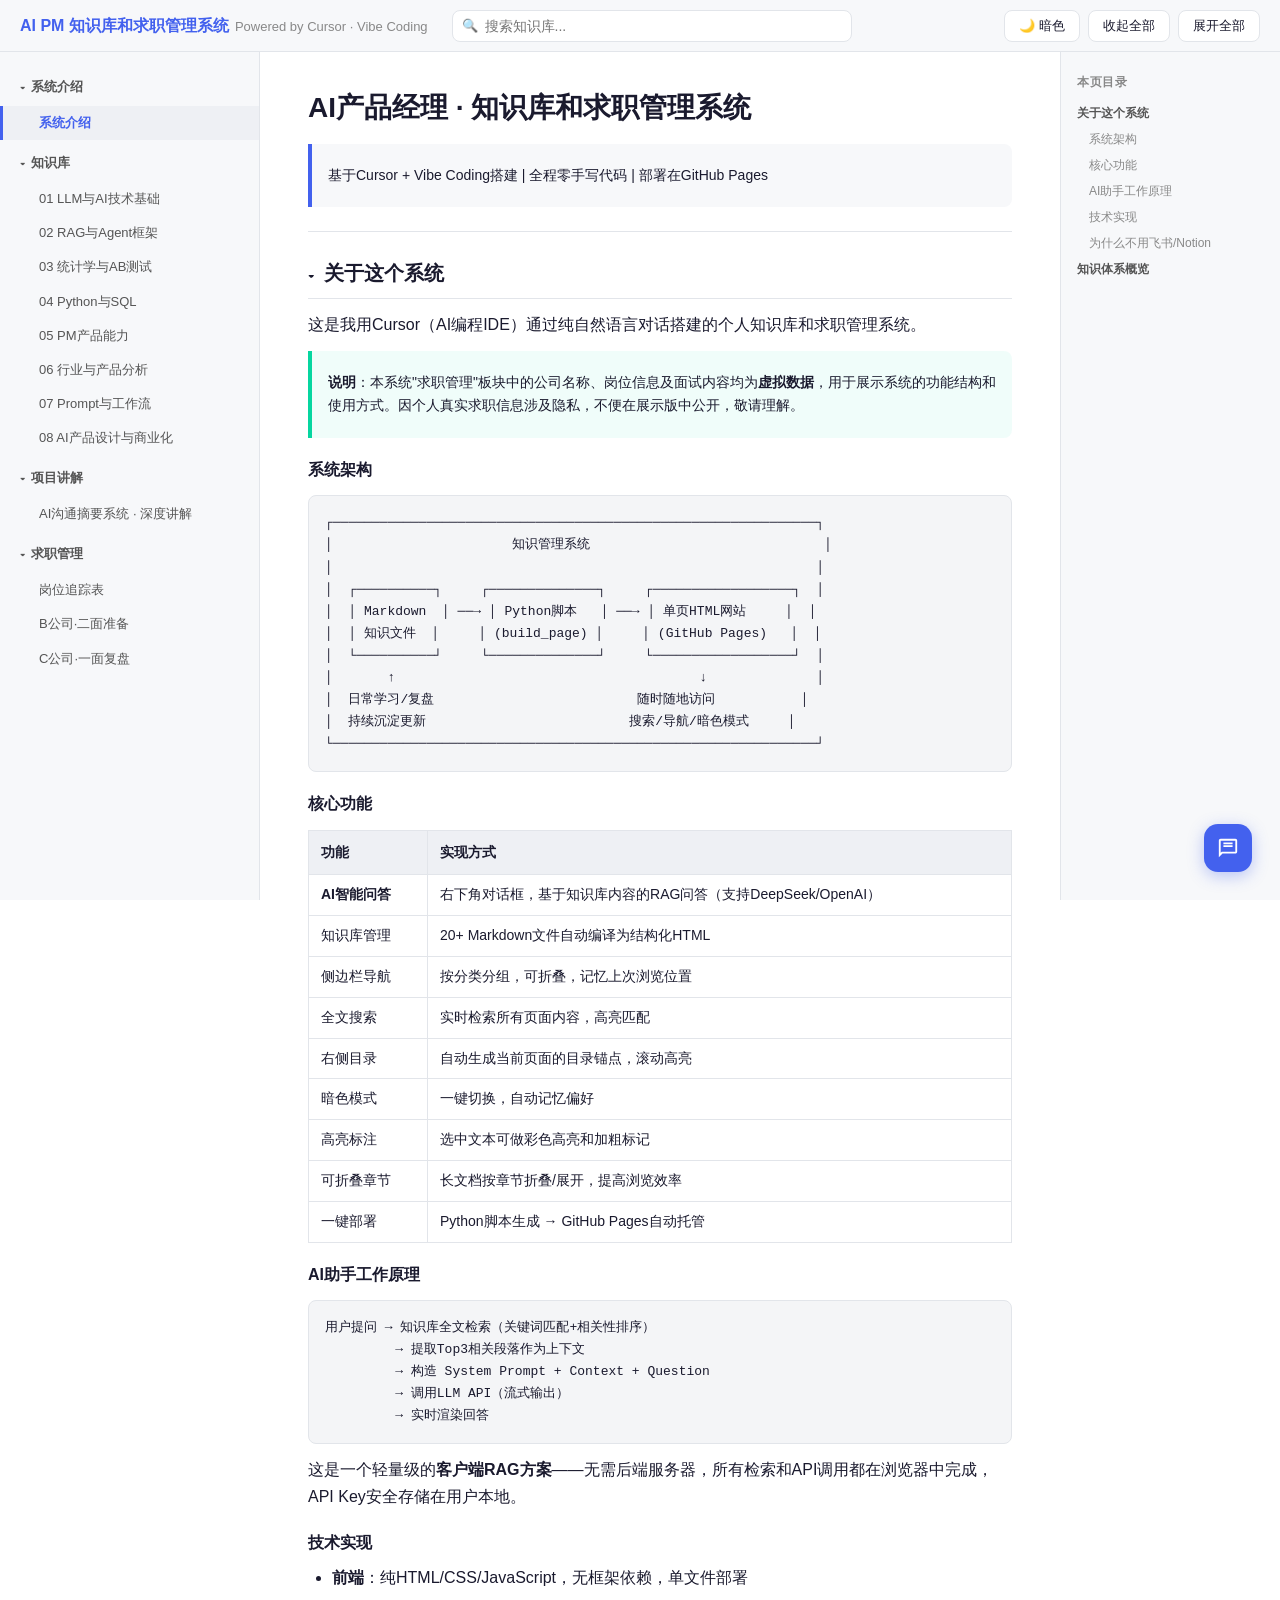
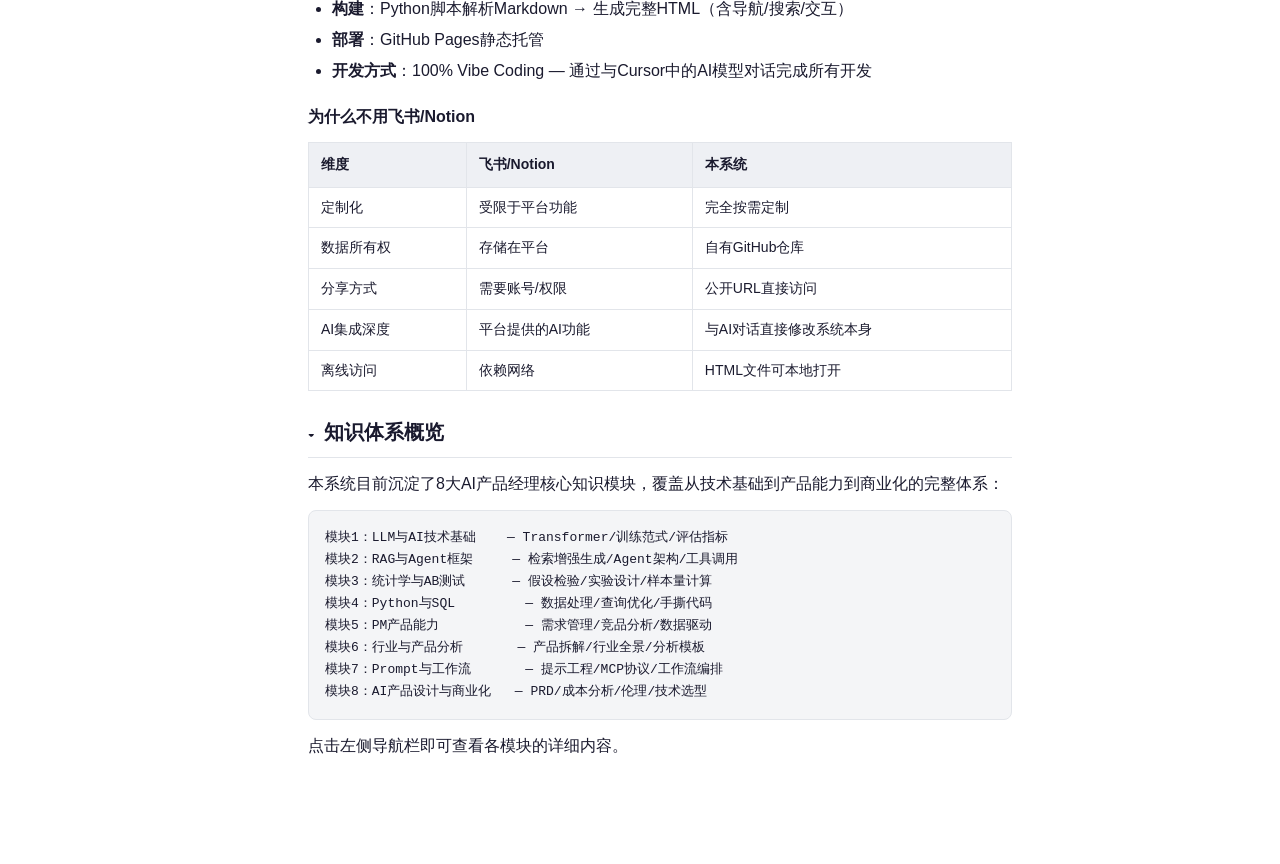
==== commit d4952f4d: "系统介绍中说明求职管理部分为虚拟数据 Made-with: Cursor" ====
--- a/demo.html
+++ b/demo.html
@@ -209,7 +209,10 @@
 <div class="section-body">
 
 
-<p>这是我用Cursor（AI编程IDE）通过纯自然语言对话搭建的个人知识管理系统。</p>
+<p>这是我用Cursor（AI编程IDE）通过纯自然语言对话搭建的个人知识库和求职管理系统。</p>
+
+
+<blockquote class="interview-template"><p><strong>说明</strong>：本系统&quot;求职管理&quot;板块中的公司名称、岗位信息及面试内容均为<strong>虚拟数据</strong>，用于展示系统的功能结构和使用方式。因个人真实求职信息涉及隐私，不便在展示版中公开，敬请理解。</p></blockquote>
 
 
 <h3 id="readme-系统架构">系统架构</h3>
@@ -3646,7 +3649,7 @@
 
 <script>
 // ── Search (separate script to isolate potential data errors) ──
-var searchData = [{"id": "readme", "title": "系统介绍", "raw": "# AI产品经理 · 知识库和求职管理系统\n\n> 基于Cursor + Vibe Coding搭建 | 全程零手写代码 | 部署在GitHub Pages\n\n---\n\n## 关于这个系统\n\n这是我用Cursor（AI编程IDE）通过纯自然语言对话搭建的个人知识管理系统。\n\n### 系统架构\n\n```\n┌──────────────────────────────────────────────────────────────┐\n│                       知识管理系统                              │\n│                                                              │\n│  ┌──────────┐     ┌──────────────┐     ┌──────────────────┐  │\n│  │ Markdown  │ ──→ │ Python脚本   │ ──→ │ 单页HTML网站     │  │\n│  │ 知识文件  │     │ (build_page) │     │ (GitHub Pages)   │  │\n│  └──────────┘     └──────────────┘     └──────────────────┘  │\n│       ↑                                       ↓              │\n│  日常学习/复盘                          随时随地访问           │\n│  持续沉淀更新                          搜索/导航/暗色模式     │\n└──────────────────────────────────────────────────────────────┘\n```\n\n### 核心功能\n\n| 功能 | 实现方式 |\n|------|---------|\n| **AI智能问答** | 右下角对话框，基于知识库内容的RAG问答（支持DeepSeek/OpenAI） |\n| 知识库管理 | 20+ Markdown文件自动编译为结构化HTML |\n| 侧边栏导航 | 按分类分组，可折叠，记忆上次浏览位置 |\n| 全文搜索 | 实时检索所有页面内容，高亮匹配 |\n| 右侧目录 | 自动生成当前页面的目录锚点，滚动高亮 |\n| 暗色模式 | 一键切换，自动记忆偏好 |\n| 高亮标注 | 选中文本可做彩色高亮和加粗标记 |\n| 可折叠章节 | 长文档按章节折叠/展开，提高浏览效率 |\n| 一键部署 | Python脚本生成 → GitHub Pages自动托管 |\n\n### AI助手工作原理\n\n```\n用户提问 → 知识库全文检索（关键词匹配+相关性排序）\n         → 提取Top3相关段落作为上下文\n         → 构造 System Prompt + Context + Question\n         → 调用LLM API（流式输出）\n         → 实时渲染回答\n```\n\n这是一个轻量级的**客户端RAG方案**——无需后端服务器，所有检索和API调用都在浏览器中完成，API Key安全存储在用户本地。\n\n### 技术实现\n\n- **前端**：纯HTML/CSS/JavaScript，无框架依赖，单文件部署\n- **构建**：Python脚本解析Markdown → 生成完整HTML（含导航/搜索/交互）\n- **部署**：GitHub Pages静态托管\n- **开发方式**：100% Vibe Coding — 通过与Cursor中的AI模型对话完成所有开发\n\n### 为什么不用飞书/Notion\n\n| 维度 | 飞书/Notion | 本系统 |\n|------|------------|--------|\n| 定制化 | 受限于平台功能 | 完全按需定制 |\n| 数据所有权 | 存储在平台 | 自有GitHub仓库 |\n| 分享方式 | 需要账号/权限 | 公开URL直接访问 |\n| AI集成深度 | 平台提供的AI功能 | 与AI对话直接修改系统本身 |\n| 离线访问 | 依赖网络 | HTML文件可本地打开 |\n\n---\n\n## 知识体系概览\n\n本系统目前沉淀了8大AI产品经理核心知识模块，覆盖从技术基础到产品能力到商业化的完整体系：\n\n```\n模块1：LLM与AI技术基础    — Transformer/训练范式/评估指标\n模块2：RAG与Agent框架     — 检索增强生成/Agent架构/工具调用\n模块3：统计学与AB测试      — 假设检验/实验设计/样本量计算\n模块4：Python与SQL         — 数据处理/查询优化/手撕代码\n模块5：PM产品能力           — 需求管理/竞品分析/数据驱动\n模块6：行业与产品分析       — 产品拆解/行业全景/分析模板\n模块7：Prompt与工作流       — 提示工程/MCP协议/工作流编排\n模块8：AI产品设计与商业化   — PRD/成本分析/伦理/技术选型\n```\n\n点击左侧导航栏即可查看各模块的详细内容。\n"}, {"id": "m1", "title": "01 LLM与AI技术基础", "raw": "# 模块1：LLM与AI技术基础\n\n> 面试高频指数：★★★★★\n> 你的掌握程度：★★★（需重点加强）\n\n---\n\n## Q1：Transformer架构（必考）\n\nTransformer = Encoder + Decoder，核心创新是**自注意力机制（Self-Attention）**。\n\n**Self-Attention计算过程**：\n- 输入向量通过三个线性变换分别得到 **Q（Query）、K（Key）、V（Value）** 矩阵\n- 公式：Attention(Q,K,V) = softmax(QK^T / √d_k) × V\n- 直觉：Q是\"我在找什么\"，K是\"我能提供什么\"，V是\"我的实际内容\"\n- QK点积 → softmax归一化 → 得到注意力权重 → 对V加权求和\n- √d_k作用：防止点积过大导致softmax梯度消失\n- **多头注意力**：多个注意力头关注不同子空间的信息\n\n**解决的问题**：RNN不能并行计算 + 长距离依赖问题\n\n---\n\n## Q2：大模型如何生成答案（自回归生成）\n\nLLM采用**自回归方式（Autoregressive）**逐token生成：\n1. 输入经过 分词→Embedding→多层Transformer\n2. 最后一层输出一个概率分布（vocabulary size维度）\n3. 通过**采样策略**选出下一个token\n4. 拼到输入末尾，再次输入模型预测下一个\n5. 循环直到生成结束符（EOS）或达最大长度\n\n**核心：一个token一个token往外\"蹦\"的，不是一次性输出整句话**\n\n---\n\n## Q3：Tokenization（分词过程）\n\n- 文本 → **Tokenization（分词）** → token序列\n- 主流算法：**BPE（Byte Pair Encoding）**，将文本切为子词单元\n- 每个token映射为整数ID → **Embedding层**转为高维向量\n- 加上**位置编码（Positional Encoding）** → 输入Transformer\n\n示例：\"running\" → \"run\" + \"ning\"（两个子词token）\n\n---\n\n## Q4：Embedding模型\n\n将文本映射为**固定维度的高维向量**，使语义相似的文本距离更近。\n\n- 常见模型：OpenAI text-embedding-ada-002、BGE、M3E、Jina\n- 核心用途：语义检索（RAG核心）、文本相似度、聚类、分类\n- 和LLM区别：Embedding只负责\"理解\"输出向量，不负责\"生成\"\n\n---\n\n## Q5：xxB参数含义\n\n- B = Billion（十亿），7B = 70亿参数\n- 参数包括所有权重矩阵中的可学习数值\n- 参数越大 → 容量越大，理论上能力上限越高\n- 但推理成本更高、延迟更大\n- **PM选型视角**：需要平衡性能、延迟和成本\n\n---\n\n## Q6：LLM训练过程（三阶段）\n\n| 阶段 | 方法 | 输出 |\n|------|------|------|\n| **预训练** | 海量无标注文本，next token prediction | 基座模型（只会续写，不会对话） |\n| **SFT（监督微调）** | 人工标注的指令-回答对 | 能遵循指令、进行对话的模型 |\n| **RLHF（人类偏好对齐）** | 奖励模型(RM) + PPO算法 | 输出更安全、符合人类偏好的回答 |\n\n**⚠️ 易错点**：预训练后只能续写不能对话，SFT后已经能对话了（你一面答反了）\n\n---\n\n## Q7：Encoder-only vs Decoder-only\n\n| | Encoder-only | Decoder-only |\n|---|---|---|\n| 代表 | BERT | GPT、LLaMA、DeepSeek |\n| 注意力 | 双向（看左右上下文） | 单向/因果（只看左边） |\n| 适用 | 理解型：分类、NER、相似度 | 生成型：对话、写作、代码 |\n\n---\n\n## Q8：Temperature / Top-K / Top-P\n\n| 参数 | 作用 | 建议值 |\n|------|------|--------|\n| Temperature | 控制概率分布平滑度，越低越确定 | 事实问答0.1-0.3，创意0.7-0.9 |\n| Top-K | 只从概率最高的K个token中采样 | 常见50 |\n| Top-P | 从累积概率达到P的最小集合中采样 | 常见0.9 |\n\n---\n\n## Q9：幻觉（Hallucination）及缓解\n\n**定义**：模型生成看似合理但事实错误的内容\n\n**缓解手段**：RAG锚定真实文档 → Prompt约束\"不确定就说不知道\" → 降Temperature → 结构化输出校验 → 产品层标注\"AI生成，仅供参考\"\n\n---\n\n## Q10：上下文窗口对产品设计的影响\n\n- 长文档需分块处理或RAG\n- 多轮对话需做记忆管理（摘要压缩历史）\n- Token越多成本越高\n- RAG检索chunk数量受限\n\n---\n\n## Q11：除对话外使用大模型的方式\n\n代码生成、结构化信息提取、Text2SQL、多模态理解、Agent工具调用、RAG、内容生成\n\n---\n\n---\n\n## 补充知识点（JD审查后新增）\n\n### Q12：机器学习常见算法分类\n\n| 类型 | 算法 | 适用场景 |\n|------|------|---------|\n| 分类 | 逻辑回归、SVM、随机森林、XGBoost | 用户流失预测、意图分类 |\n| 回归 | 线性回归、Ridge、Lasso | 价格预测、评分预估 |\n| 聚类 | K-Means、DBSCAN | 用户分群、异常检测 |\n| 降维 | PCA、t-SNE | 数据可视化、特征压缩 |\n| 推荐 | 协同过滤、矩阵分解 | 课程推荐、内容推荐 |\n\n### Q13：过拟合与欠拟合\n\n- **过拟合**：模型在训练集上表现好但测试集上差。解决：正则化、Dropout、增加数据、早停\n- **欠拟合**：训练集和测试集都差。解决：增加特征、增加模型复杂度、减少正则化\n\n### Q14：模型评估指标\n\n| 指标 | 含义 | 公式 |\n|------|------|------|\n| 准确率(Accuracy) | 预测正确的比例 | (TP+TN)/(TP+TN+FP+FN) |\n| 精确率(Precision) | 预测为正中真正为正的比例 | TP/(TP+FP) |\n| 召回率(Recall) | 真正为正中被预测为正的比例 | TP/(TP+FN) |\n| F1 | 精确率和召回率的调和平均 | 2×P×R/(P+R) |\n\n**何时看哪个**：\n- 宁可漏判不可误判（如垃圾邮件）→ 重视Precision\n- 宁可误判不可漏判（如疾病筛查）→ 重视Recall\n\n### Q15：梯度下降\n\n- 通过计算损失函数对参数的梯度，沿梯度反方向更新参数，逐步最小化损失\n- **学习率**：步长大小。太大→震荡不收敛，太小→收敛慢\n- **变体**：SGD（单样本）、Mini-batch SGD（小批量）、Adam（自适应学习率，最常用）\n\n---\n\n*Keep一面考到：Q1(未深挖)、Q3、Q6(答反了) | 面经高频：全部*\n"}, {"id": "m2", "title": "02 RAG与Agent框架", "raw": "# 模块2：RAG与Agent框架\n\n> 面试高频指数：★★★★★\n> 你的掌握程度：★★★（Keep一面暴露短板，必须补齐）\n\n---\n\n## 一、RAG全流程\n\n### 离线阶段（建库）\n\n```\n原始文档 → 清洗 → 分块(Chunking) → Embedding → 向量数据库\n```\n\n**1. 分块（Chunking）三个核心参数**：\n\n| 参数 | 含义 | 典型值 | 你的项目 |\n|------|------|--------|---------|\n| chunk_size | 每块大小 | 256-1024 tokens | 按标题/段落切分 |\n| overlap | 相邻块重叠量 | chunk_size的10-20% | ⚠️ 一面不知道，已补齐 |\n| 分块策略 | 固定长度/按分隔符/语义/递归 | 按文档类型选 | 按Markdown标题分隔 |\n\n**Overlap为什么重要**：防止关键信息被切断在两个chunk的边界上。例如\"内收5mm\"被切在两个chunk中，单独看都不完整。\n\n**2. Embedding向量化**：每个chunk通过Embedding模型转为高维向量，存入向量数据库（FAISS/Milvus/Chroma）\n\n### 在线阶段（检索+生成）\n\n```\n用户query → [可选]Query改写 → 检索 → [可选]Rerank → Top-K → 拼Prompt → LLM生成\n```\n\n### 四种检索方式对比\n\n| | 向量检索 | 关键词/全文检索 | 混合检索 | Rerank |\n|---|---|---|---|---|\n| 核心 | 语义理解 | 精确匹配 | 两者结合 | 二次精排 |\n| 速度 | 快 | 快 | 快 | 慢（逐条） |\n| 位置 | 召回 | 召回 | 召回 | 排序（召回后） |\n| 你的项目 | ✅ 使用 | ✅ 使用 | ✅ 混合检索 | ❌ MVP未加 |\n\n**⚠️ 一面易错点**：RAG检索的TopK（召回K个chunk）≠ LLM生成的Top-K（从K个概率最高token中采样），两个完全不同！\n\n### 你的项目中的RAG配置\n\n| 参数 | 设置 | 原因 |\n|------|------|------|\n| 检索模式 | 混合检索（向量+全文） | 正畸术语需精确匹配+语义理解 |\n| TopK | 4（v1是6） | v1过多召回导致LLM保守 |\n| Score阈值 | 0.5 | 过滤低相关chunk |\n| 权重分配 | 向量0.7 + 关键词0.3 | 语义为主，术语精确匹配为辅 |\n\n---\n\n## 二、RAG优化排查框架\n\n效果不好时按此顺序排查：\n\n```\n第1层：输入质量 → ASR/OCR是否准确？\n第2层：检索质量（最常出问题）\n  ├ 召回不相关 → 调分块策略、换Embedding模型\n  ├ 噪音太多 → 降TopK、提高Score阈值、加Rerank\n  ├ 漏召回 → 升TopK、混合检索、Query改写\n  └ 排序不合理 → 加Rerank、调权重\n第3层：生成质量\n  ├ 格式不对 → 强化Prompt结构约束\n  ├ 幻觉 → 降Temperature、Prompt约束\n  └ 模型能力不足 → 换模型\n第4层：端到端体验\n  ├ 延迟高 → 减检索量、用更快模型\n  └ 成本高 → 降TopK、用小模型\n```\n\n---\n\n## 补充：RAG回答不准怎么解决（面试高频题）\n\n> 面试官问法：\"你的RAG系统回答不准，你怎么排查和解决？\"\n\n### 第一步：定位\"不准\"属于哪种类型\n\n| 不准的类型 | 典型表现 | 根因方向 |\n|-----------|---------|---------|\n| **检索不到** | 明明知识库有相关内容，但没被召回 | 检索层问题 |\n| **检索到但不相关** | 召回的chunk和问题无关或关联度低 | 分块/Embedding/检索策略问题 |\n| **检索对了但回答错** | 召回了正确内容，LLM回答仍然有误 | 生成层问题（Prompt/模型） |\n| **回答有幻觉** | LLM编造了知识库中不存在的内容 | 生成层问题 + 约束不够 |\n| **回答不完整** | 只回答了部分信息，遗漏关键内容 | 检索量不够 / Prompt引导不足 |\n\n### 第二步：按层逐一排查+解决\n\n#### 1. 数据层（知识库质量）\n\n| 问题 | 解决方案 |\n|------|---------|\n| 原始文档质量差（OCR/ASR错误多） | 前置清洗流程，纠错后再入库 |\n| 文档格式混乱（表格、图片、代码混排） | 按类型预处理，保留结构化信息 |\n| 知识库覆盖不全 | 定期补充新文档，建立知识缺口反馈机制 |\n| 重复/矛盾内容 | 去重 + 版本管理，保留最新版本 |\n\n#### 2. 分块层（Chunking）\n\n| 问题 | 解决方案 |\n|------|---------|\n| chunk太大 → 噪音多，关键信息被稀释 | 减小chunk_size（如1024→512） |\n| chunk太小 → 上下文断裂，语义不完整 | 增大chunk_size，或增加overlap |\n| 关键信息被切断在两个chunk边界 | 增加overlap（10-20%），或用语义分块 |\n| 不同类型文档用同一分块策略 | 按文档类型定制策略（Markdown按标题、PDF按段落、代码按函数） |\n\n**你的项目实战**：正畸知识库按Markdown标题分块，每个术语/场景独立成chunk，避免信息混杂。\n\n#### 3. 检索层（Retrieval）\n\n| 问题 | 解决方案 |\n|------|---------|\n| 语义相似但词汇不同导致漏召回 | 加入Query改写/扩展（把\"牙套\"扩展为\"矫治器、隐适美\"） |\n| 专业术语/缩写匹配不到 | 混合检索（向量+关键词），关键词保证精确匹配 |\n| 召回太多噪音 | 降低TopK、提高Score阈值、加Rerank模型二次精排 |\n| 重要chunk排序靠后 | 加Rerank（如Cohere Rerank、bge-reranker），按语义相关度重排 |\n| 用户query太模糊 | Query改写：用LLM先把模糊问题改写为精确检索query |\n\n**检索优化组合拳（推荐顺序）**：\n```\n混合检索（向量+全文） → Query改写 → 调TopK和阈值 → 加Rerank → 换更好的Embedding模型\n```\n\n#### 4. 生成层（Generation）\n\n| 问题 | 解决方案 |\n|------|---------|\n| LLM忽略检索到的上下文 | Prompt中强调\"必须基于以下参考内容回答\" |\n| LLM产生幻觉（编造内容） | 降低Temperature（0.1-0.3）、Prompt加\"如果参考内容中没有答案，请明确说明\" |\n| 回答格式不对 | Prompt中用模板强约束输出结构 |\n| 回答过于笼统 | Prompt要求引用原文、给出具体数据 |\n| 上下文窗口不够（chunk太多塞不下） | 减少TopK、或用Map-Reduce策略（先分chunk总结，再汇总） |\n\n#### 5. 端到端优化\n\n| 策略 | 说明 |\n|------|------|\n| **评估闭环** | 建立评估指标（准确率、召回率、相关度），定期跑评估集 |\n| **Bad Case驱动** | 每个bad case归因到具体层级，针对性修复 |\n| **AB测试** | 每次改动用同一批query对比前后效果 |\n| **用户反馈** | 上线后收集\"回答有用/没用\"反馈，持续发现新bad case |\n\n### 面试回答模板\n\n> \"RAG回答不准时，我会按**数据层→分块层→检索层→生成层**四层逐步排查。先看知识库数据质量有没有问题；再看分块策略是否合理、有没有关键信息被切断；然后重点看检索环节——是漏召回还是噪音多，对症选择调TopK、混合检索、加Rerank、Query改写等手段；最后看生成层的Prompt约束和模型参数。\n> \n> 在我的通话摘要项目中，v1版本出现过因TopK设为6导致召回噪音过多、LLM分析过于保守的问题，归因后将TopK降为4，效果显著改善。我们还建立了bad case归因机制，每个case归因到四类之一（Prompt缺陷/知识库缺失/模型能力/输入质量），驱动持续优化。\"\n\n---\n\n## 三、你的项目v1→v2优化实例\n\n| 问题 | 归因 | 环节 | 措施 |\n|------|------|------|------|\n| 术语识别错 | ASR能力不足 | ASR层 | 上传热词库 |\n| 性格判定保守 | Prompt允许回避 | Prompt层 | 禁止\"无法判定\" |\n| 输出结构偏离 | LLM自由发挥 | Prompt层 | 填空式模板+限定选项 |\n| 缺少评级 | Prompt未强制 | Prompt层 | S/A/B/C/D作为必填 |\n| 分析过于保守 | RAG召回噪音多 | 检索层 | TopK 6→4 |\n\n---\n\n## 四、Agent框架\n\n### Agent四大核心组件\n\n| 组件 | 说明 | 举例 |\n|------|------|------|\n| 规划（Planning） | 将复杂任务分解为子步骤 | ReAct、CoT |\n| 记忆（Memory） | 短期（对话上下文）+ 长期（持久化） | 用户画像 |\n| 工具（Tools） | 调用外部API/数据库 | Function Call |\n| 感知（Perception） | 接收多种输入 | 文本、图像、语音 |\n\n### Agent vs 单纯LLM\n\n- LLM：一问一答，无状态，不能操作外部世界\n- Agent：自主规划 → 调用工具 → 记住历史 → 迭代调整，形成闭环\n\n---\n\n## 补充：多Agent系统与协作模式（面试高频题）\n\n### 什么是多Agent系统\n\n单个Agent能力有限（上下文窗口、单一角色），当任务足够复杂时，需要**多个专业化Agent协作**完成。类比公司组织：CEO不可能一个人完成所有工作，需要产品、研发、销售等角色分工配合。\n\n### 五种核心协作模式\n\n#### 1. 串行（Sequential / Pipeline）\n\n```\nAgent A（意图识别）→ Agent B（信息检索）→ Agent C（生成回答）→ Agent D（质检审核）\n```\n\n- **特点**：上游输出是下游输入，按顺序执行\n- **优点**：逻辑清晰、易调试、每个Agent职责单一\n- **缺点**：总延迟 = 各环节之和，任一环节出错会阻塞后续\n- **适用场景**：流水线式任务（文档处理、数据ETL、内容审核）\n- **你的项目类比**：ASR转写 → 文本清洗 → RAG检索 → LLM生成，就是串行流水线\n\n#### 2. 并行（Parallel）\n\n```\n                ┌→ Agent A（分析维度1）→┐\n用户query → 路由 ├→ Agent B（分析维度2）→├→ 结果合并\n                └→ Agent C（分析维度3）→┘\n```\n\n- **特点**：多个Agent同时执行独立子任务，最后汇总\n- **优点**：大幅降低总延迟（取决于最慢的Agent）\n- **缺点**：需要合并策略，Agent之间不能有依赖\n- **适用场景**：多维度分析、多源检索、批量处理\n- **举例**：同时用3个Agent分别分析用户的运动数据、饮食数据、睡眠数据，最后合并成健康报告\n\n#### 3. 路由 / 分发（Router / Dispatcher）\n\n```\n                    ┌→ 售前Agent（产品咨询）\n用户query → 路由Agent ├→ 售后Agent（问题处理）\n                    ├→ 技术Agent（技术支持）\n                    └→ 闲聊Agent（兜底）\n```\n\n- **特点**：一个\"调度员\"Agent根据意图分发给不同专业Agent\n- **优点**：每个Agent可深度专业化，互不干扰\n- **缺点**：路由准确性是瓶颈，误分发会导致体验差\n- **适用场景**：智能客服、多业务入口、意图分类后分流\n- **关键设计点**：路由Agent的Prompt要覆盖所有分支的判断规则，且需要兜底策略\n\n#### 4. 层级 / 主从（Hierarchical / Manager-Worker）\n\n```\nManager Agent（任务拆解+调度+质检）\n    ├→ Worker Agent 1（执行子任务1）\n    ├→ Worker Agent 2（执行子任务2）\n    └→ Worker Agent 3（执行子任务3）\nManager Agent（汇总+决策+输出）\n```\n\n- **特点**：有一个\"经理\"Agent负责拆解任务、分配给\"工人\"Agent、审核结果\n- **优点**：处理复杂开放式任务、可动态调整策略\n- **缺点**：Manager质量决定天花板，多次LLM调用成本高\n- **适用场景**：复杂项目管理、多步骤研究任务、代码生成+review\n- **举例**：用户说\"帮我做一个竞品分析报告\"，Manager拆为\"收集数据→分析功能→比较定价→写报告\"，分别派给不同Worker\n\n#### 5. 辩论 / 协商（Debate / Negotiation）\n\n```\nAgent A（正方观点）⇄ Agent B（反方观点）⇄ Agent C（裁判/综合）\n```\n\n- **特点**：多个Agent提出不同观点，互相质疑和完善，最终由裁判Agent综合\n- **优点**：适合需要多角度思考的问题，输出质量高\n- **缺点**：多轮交互延迟大、token消耗高\n- **适用场景**：方案评审、风险评估、内容审核\n- **举例**：投资决策Agent系统——乐观Agent和悲观Agent分别分析，风控Agent最终裁决\n\n### 多Agent vs 单Agent的选择\n\n| 维度 | 单Agent | 多Agent |\n|------|---------|---------|\n| 适用任务 | 职责单一、流程固定 | 复杂、多步骤、需要多视角 |\n| 开发成本 | 低 | 高（需设计通信+协调） |\n| 延迟 | 低 | 较高（多次LLM调用） |\n| 可维护性 | 简单 | 每个Agent独立迭代 |\n| 容错性 | 单点故障 | 可部分降级 |\n\n**AI PM决策原则**：先用单Agent验证核心价值，当单Agent的Prompt超过3000 tokens或任务需要3种以上不同能力时，考虑拆分为多Agent。\n\n### 主流多Agent框架\n\n| 框架 | 特点 | 适用场景 |\n|------|------|---------|\n| **CrewAI** | 角色扮演式，定义Agent角色+目标+工具 | 团队协作类任务 |\n| **AutoGen**（微软） | 支持对话式多Agent交互 | 代码生成、研究分析 |\n| **LangGraph** | LangChain生态，基于图结构编排 | 复杂条件分支工作流 |\n| **MetaGPT** | 模拟软件公司组织架构 | 软件开发全流程 |\n| **Dify** | 低代码，支持简单多Agent编排 | MVP验证 |\n\n#### AutoGen 深入理解\n\nAutoGen是微软开源的多Agent对话框架，核心思想是**让多个Agent通过自然语言对话来协作完成任务**。\n\n**核心概念**：\n\n```\n┌──────────────┐    对话     ┌──────────────┐\n│ AssistantAgent│ ←────────→ │  UserProxy    │\n│ （AI助手）    │            │ （代理人类）   │\n│ - 生成代码    │            │ - 执行代码    │\n│ - 分析问题    │            │ - 反馈结果    │\n│ - 提出方案    │            │ - 人工介入    │\n└──────────────┘            └──────────────┘\n```\n\n**三种核心Agent类型**：\n\n| Agent类型 | 作用 | 特点 |\n|-----------|------|------|\n| **AssistantAgent** | AI助手，接收任务并生成方案/代码 | 由LLM驱动 |\n| **UserProxyAgent** | 代理人类，执行代码、反馈结果 | 可自动执行或请求人工确认 |\n| **GroupChatManager** | 群聊管理者，协调多个Agent轮流发言 | 管理发言顺序和终止条件 |\n\n**AutoGen的独特设计**：\n1. **对话即协作**：Agent之间通过多轮对话完成任务，而非预定义流程\n2. **人机协作**：UserProxy可以设置为自动模式或人工确认模式\n3. **代码执行闭环**：AssistantAgent生成代码 → UserProxy在沙箱中执行 → 结果反馈 → 修正\n4. **灵活终止**：可设置最大轮数、终止关键词、人工终止\n\n**AutoGen vs LangGraph vs CrewAI**：\n\n| 维度 | AutoGen | LangGraph | CrewAI |\n|------|---------|-----------|--------|\n| 协作方式 | 自然语言对话 | 有向图流转 | 角色分工+任务委派 |\n| 灵活性 | 高（动态对话） | 高（图结构） | 中（预定义角色） |\n| 适合场景 | 代码生成、研究 | 复杂条件分支 | 团队模拟 |\n| 人机协作 | 原生支持 | 需自行实现 | 有限支持 |\n| 学习曲线 | 中 | 高 | 低 |\n\n### LlamaIndex 深入理解\n\nLlamaIndex（原GPT Index）是一个专注于**数据连接和检索**的LLM框架，核心定位是让LLM能高效地访问和利用私有数据。\n\n**LlamaIndex vs LangChain的核心区别**：\n- **LangChain**：通用LLM应用框架，\"什么都能做\"\n- **LlamaIndex**：专注于**数据索引和检索**，\"把RAG做到极致\"\n\n**核心架构**：\n\n```\n┌─────────────────────────────────────────────────────────┐\n│                   LlamaIndex 架构                        │\n│                                                         │\n│  ┌────────────────┐  ┌────────────────┐                │\n│  │  Data Connectors│  │    Indices     │                │\n│  │  数据连接器      │  │    索引结构    │                │\n│  │  (100+数据源)   │  │  (向量/树/KG)  │                │\n│  └────────────────┘  └────────────────┘                │\n│  ┌────────────────┐  ┌────────────────┐                │\n│  │  Query Engine  │  │    Retrievers  │                │\n│  │  查询引擎      │  │    检索器      │                │\n│  └────────────────┘  └────────────────┘                │\n│  ┌────────────────┐  ┌────────────────┐                │\n│  │  Node Parser   │  │  Response      │                │\n│  │  分块器        │  │  Synthesizer   │                │\n│  │               │  │  回答合成器     │                │\n│  └────────────────┘  └────────────────┘                │\n└─────────────────────────────────────────────────────────┘\n```\n\n**六大核心组件**：\n\n| 组件 | 作用 | 核心能力 |\n|------|------|---------|\n| **Data Connectors** | 连接100+数据源 | PDF/网页/数据库/Notion/Slack/API等 |\n| **Node Parser** | 智能分块 | 句子级/段落级/语义级分块，保留元数据 |\n| **Indices** | 构建索引结构 | VectorStoreIndex / TreeIndex / KnowledgeGraphIndex |\n| **Retrievers** | 检索策略 | 向量/关键词/混合/递归检索 |\n| **Query Engine** | 查询引擎 | 将检索结果+用户问题组合，调用LLM |\n| **Response Synthesizer** | 回答合成 | Refine / Compact / TreeSummarize / SimpleSummarize |\n\n**LlamaIndex的独特优势**：\n\n1. **索引类型丰富**：\n   - `VectorStoreIndex`：标准向量检索（最常用）\n   - `TreeIndex`：树结构，适合层级化文档\n   - `KnowledgeGraphIndex`：知识图谱索引，适合实体关系提取\n   - `KeywordTableIndex`：关键词表索引\n\n2. **回答合成策略**：\n   - `Refine`：逐chunk递进式精炼回答（最准确，速度慢）\n   - `Compact`：合并chunk后一次生成（平衡方案）\n   - `TreeSummarize`：树状汇总（适合大量chunk）\n   - `SimpleSummarize`：直接拼接生成（最快，精度低）\n\n3. **内置评估框架**：\n   - Faithfulness（忠实度）：回答是否基于检索内容\n   - Relevancy（相关度）：检索内容是否与问题相关\n   - Correctness（正确性）：回答是否正确\n\n**LlamaIndex vs LangChain 深度对比**：\n\n| 维度 | LlamaIndex | LangChain |\n|------|-----------|-----------|\n| **核心定位** | 数据索引和RAG | 通用LLM应用框架 |\n| **RAG能力** | 极强（核心竞争力） | 强（模块之一） |\n| **索引类型** | 丰富（向量/树/KG/关键词） | 主要是向量 |\n| **数据连接** | 100+内置连接器 | 需自行集成 |\n| **回答合成** | 多种策略可选 | 较基础 |\n| **Agent能力** | 有但不是重点 | 强（核心模块） |\n| **多Agent** | 有限 | LangGraph强大 |\n| **适合场景** | 知识库问答、文档分析 | 通用AI应用 |\n| **搭配使用** | 可作为LangChain的Retriever | 可调用LlamaIndex索引 |\n\n**AI PM选型建议**：\n- 纯RAG/知识库场景 → 优先LlamaIndex（索引和检索能力更强）\n- Agent/工具调用/复杂流程 → 优先LangChain\n- 两者可以搭配使用：LlamaIndex负责索引和检索，LangChain负责Agent编排\n\n### 面试回答模板\n\n> \"多Agent系统的核心思想是将复杂任务拆解给多个专业化Agent协作完成。主要有五种协作模式：串行适合流水线任务、并行适合多维度分析、路由适合意图分发、层级适合复杂项目管理、辩论适合需要多视角决策的场景。\n>\n> 框架选型上，AutoGen适合需要人机协作和代码执行闭环的场景，LangGraph适合复杂条件分支工作流，CrewAI适合角色分工明确的团队模拟。LlamaIndex和LangChain定位不同——LlamaIndex专精于数据索引和RAG，LangChain是通用LLM应用框架，两者可以搭配使用。\n>\n> 作为PM的决策原则是：先单Agent验证核心价值，当Prompt复杂度过高或任务需要多种能力时再拆分。我的项目目前是串行流水线架构，如果后续要做'智能正畸助手'，可以用路由模式——用户咨询方案走方案Agent、查进度走数据Agent、投诉走客服Agent。\"\n\n---\n\n## 补充：高可用、高扩展性的Agent架构设计\n\n> JD关键词：\"设计高可用、高扩展性的大模型/Agent架构\"\n\n### Agent系统架构分层\n\n```\n┌─────────────────────────────────────────────────────────┐\n│                     接入层（Gateway）                     │\n│        负载均衡 / 限流 / 认证 / 协议转换                    │\n├─────────────────────────────────────────────────────────┤\n│                    编排层（Orchestration）                 │\n│     Agent调度 / 任务拆解 / 状态管理 / 路由分发              │\n├────────────┬────────────┬────────────┬──────────────────┤\n│  Agent A   │  Agent B   │  Agent C   │   Agent N        │\n│  意图理解   │  知识检索   │  内容生成   │   工具调用        │\n├────────────┴────────────┴────────────┴──────────────────┤\n│                    基础设施层（Infrastructure）             │\n│  模型服务(LLM API) / 向量库 / 缓存 / 消息队列 / 日志监控   │\n└─────────────────────────────────────────────────────────┘\n```\n\n### 高可用设计要点\n\n| 设计要点 | 措施 | 为什么重要 |\n|---------|------|-----------|\n| **模型层容错** | 多模型Provider failover（如DeepSeek挂了自动切Qwen） | LLM API不稳定是常见问题 |\n| **限流降级** | 令牌桶限流 + 高峰期降级（用小模型兜底） | 防止API费用暴涨+保护系统 |\n| **缓存策略** | 相似Query缓存（语义缓存）+ 热点结果缓存 | 降低延迟和成本 |\n| **异步解耦** | 用消息队列解耦Agent之间的通信 | 一个Agent故障不影响其他 |\n| **超时重试** | 每个Agent设置超时 + 指数退避重试 | LLM响应时间不稳定 |\n| **优雅降级** | Rerank超时→跳过Rerank直出；Agent故障→降级为规则引擎 | 保证核心功能可用 |\n| **监控告警** | 延迟/成功率/token用量/成本实时监控 | 及时发现异常 |\n\n### 高扩展性设计要点\n\n| 设计要点 | 措施 | 为什么重要 |\n|---------|------|-----------|\n| **Agent插件化** | 每个Agent独立部署、独立配置、通过标准接口通信 | 新增Agent不影响现有系统 |\n| **工具热插拔** | 工具通过MCP/OpenAPI标准注册，无需改代码即可新增 | 业务侧自助扩展 |\n| **Prompt配置化** | Prompt存在配置中心而非代码中，支持热更新 | 产品经理可独立迭代Prompt |\n| **知识库插件化** | 每个业务域独立知识库，共享检索基础设施 | 新业务线快速接入 |\n| **水平扩展** | Agent无状态设计，支持横向加机器 | 应对流量增长 |\n| **多租户** | 不同业务线共享架构，数据和配置隔离 | 一套系统服务多条业务线 |\n\n### 面试中怎么答\"你怎么设计一个高可用的Agent架构\"？\n\n> \"我会从四层来设计：接入层做负载均衡和限流，编排层负责Agent调度和状态管理，Agent层每个Agent独立部署、插件化注册，基础设施层提供模型服务、向量库、缓存和监控。\n>\n> 高可用方面：关键是模型层多Provider容错（主用DeepSeek、备用Qwen）、每个Agent设超时和重试、用消息队列解耦Agent通信、建立完善的监控告警。\n>\n> 高扩展方面：Agent插件化设计、工具通过MCP/OpenAPI标准注册实现热插拔、Prompt配置化支持热更新、知识库按业务域隔离。这样新增Agent或接入新业务线时，不需要改核心代码。\"\n\n---\n\n## 五、Function Call\n\n**工作流程**：\n1. 开发者预定义可用函数（名称、描述、参数Schema）\n2. 用户提问 → LLM判断是否需要调用函数\n3. 需要 → 输出函数名+参数JSON\n4. 应用层执行函数，拿到结果\n5. 结果返回LLM → 生成最终回答\n\n**Keep场景举例**：\n用户问\"我今天热量够了吗\" → LLM调用calculate_calories() → 再调用get_daily_target() → 综合回答\n\n---\n\n## 六、Fine-tuning vs RAG选择\n\n| | RAG | Fine-tuning |\n|---|---|---|\n| 知识更新 | 实时（改文档） | 需重新训练 |\n| 成本 | 低 | 高（GPU） |\n| 可解释性 | 高（可追溯） | 低 |\n| 适合 | 知识密集问答 | 风格/格式统一 |\n\n你的项目选RAG的原因：知识频繁更新、成本低、可追溯便于bad case归因\n\n---\n\n## 七、让LLM输出JSON\n\n1. Prompt明确要求 + 完整JSON示例\n2. response_format: {\"type\": \"json_object\"}\n3. 代码层try-except兜底\n4. 解析失败自动重试或LLM二次修复\n5. 多次失败降级为文本输出\n\n---\n\n## 八、Dify的缺点\n\n1. 调试效率低（逐节点看日志）\n2. 复杂逻辑不如直接写代码\n3. 版本管理和团队协作弱\n4. 知识库能力有上限（分块策略有限、Rerank弱）\n5. 高并发性能瓶颈\n6. 生态锁定，迁移成本高\n\n**但**：对快速验证MVP和非技术团队仍有价值\n\n---\n\n## 九、Dify Workflow实战经验（企微聊天版）\n\n### 架构设计\n\n```\n开始（chat_record 段落输入）→ 知识检索（正畸知识库，混合检索）→ LLM（结构化分析）→ 结束（输出result）\n```\n\n3个节点，搭建时间约20分钟。\n\n### 关键配置决策\n\n| 配置项 | 选择 | 原因 |\n|--------|------|------|\n| 输入类型 | 段落（Paragraph） | 聊天记录较长，短文本有字数限制 |\n| 检索模式 | 混合检索（向量+全文） | 术语需要精确匹配（全文），语义需要模糊匹配（向量） |\n| TopK | 4 | 知识库较小（5份文档），4条足够覆盖 |\n| Score阈值 | 0.5 | 低阈值保证术语表等关键文档不被过滤 |\n| 模型Temperature | 0.15 | 低随机性保证输出一致性 |\n| Max Tokens | 4096 | 多病例拆分时需要足够输出空间 |\n\n### 通话版（Python）vs 企微版（Dify）选型对比\n\n| 维度 | Python脚本 | Dify Workflow |\n|------|-----------|---------------|\n| 适用场景 | 需要集成ASR等外部API | 输入直接是文本 |\n| 开发速度 | 需要写代码 | 拖拽搭建 |\n| 维护 | 需要开发者 | 业务人员可调参 |\n| 知识库 | 自行管理 | 内置（支持混合检索） |\n\n### 知识库复用策略\n\n通话版和企微版共享同一套正畸知识库（术语纠错表、术语解释库、场景识别规则），只有Prompt层面做差异化适配——这是AI PM的架构思维：**底层知识资产复用，表层交互按场景定制**。\n\n---\n\n*Keep一面重点考了：RAG流程、分块策略、Overlap(不会)、检索策略、权重分配*\n"}, {"id": "m3", "title": "03 统计学与AB测试", "raw": "# 模块3：统计学与A/B测试\n\n> 面试高频指数：★★★★\n> 你的掌握程度：★★★★★（你的专业强项，务必拿满分）\n\n---\n\n## Q1：假设检验\n\n**流程**：提出H₀/H₁ → 选统计量 → 定α(通常0.05) → 算p值 → 决策\n\n**举例**：H₀:新版AI教练留存率=老版 → p=0.03<0.05 → 拒绝H₀ → 新版显著提升\n\n---\n\n## Q2：p值\n\n**严谨定义**：在H₀为真的前提下，观察到当前结果或更极端结果的概率\n\n**常见误区**：p值不是H₀为真的概率；p值小≠效果大（统计显著≠实际显著）\n\n**产品补充**：大样本中微小差异也能p<0.05，所以还要看效果量和置信区间\n\n---\n\n## Q3：判断A/B实验策略效果（四步法）\n\n1. **实验设计**：定核心指标+护栏指标，算最小样本量，随机分流\n2. **数据收集**：跑够时间/样本量，不要中途偷看决策\n3. **统计判断**：p<0.05 + 效果量有业务意义 + 护栏指标无恶化\n4. **决策**：全量/调整/下线\n\n---\n\n## Q4：累计CTR vs 去重CTR\n\n- 累计CTR：总点击/总曝光，同一用户贡献多次，**违反独立性假设**\n- 去重CTR：点击用户数/曝光用户数，每个用户只计一次，**满足i.i.d.**\n- A/B测试中应用**去重CTR（用户粒度）**\n\n---\n\n## Q5：常见分布\n\n| 分布 | 场景 | Keep举例 |\n|------|------|---------|\n| 正态 | 大量独立因素叠加 | 用户每日运动时长 |\n| 二项 | n次是/否试验 | 10个用户几个点击AI教练 |\n| 泊松 | 稀有事件次数 | 每分钟错误请求数 |\n| 指数 | 事件间隔时间 | 两次打开App的间隔 |\n| t分布 | 小样本均值检验 | 小规模A/B测试 |\n\n泊松公式：P(X=k) = (λ^k × e^(-λ)) / k!\n\n---\n\n## Q6：指标异动阈值\n\n1. **历史统计法**：μ ± 2σ（95%）或 ± 3σ（99.7%）\n2. **环比/同比法**：日环比下降>10%告警\n3. **业务经验法**：和业务定义底线（如响应延迟>5秒告警）\n\n结合你得物经验：通过统计方法设阈值，异动后多维下钻归因\n\n---\n\n## Q7：第一类/第二类错误\n\n- α错误（假阳性）：没效果但认为有效果\n- β错误（假阴性）：有效果但没检测到\n- Power = 1-β ≥ 0.8\n- 互联网更怕α错误（上线无用功能浪费资源）\n\n---\n\n## Q8：样本量确定\n\n取决于：α(0.05) × Power(0.8) × MDE(最小有意义提升) × 基线方差\n\n简化公式：n ≈ 16 × p(1-p) / MDE²\n\nKeep例：留存率40%，检测2%提升 → 每组约9600人\n\n---\n\n## Q9：统计学中印象最深的知识点\n\n推荐答**中心极限定理(CLT)**：不管总体什么分布，样本量够大时样本均值趋近正态。这是A/B测试能用z检验的理论基石。\n\n---\n\n## Q10：没有历史数据怎么评估AI功能ROI\n\n**收益估算**：Top-down从大盘倒推 + 竞品/相似功能类比 + 用户意向调研（打5-7折）\n\n**成本估算**：研发人力+API调用+运营维护\n\n**关键策略**：用最小成本快速验证——MVP验证 / 灰度实验 / 假门测试\n\n**阶梯式框架**：10%预算做MVP → 30%做灰度 → 全量上线A/B测试\n\n---\n\n*你的专业优势，面试时结合实习经验讲会很加分*\n"}, {"id": "m4", "title": "04 Python与SQL", "raw": "# 模块4：Python与SQL手撕\n\n> 面试高频指数：★★★★★（Keep明确说老板要求高）\n> 你的掌握程度：★★★（一面自认不足，必须每日练习）\n\n---\n\n## Python必会题型\n\n### 1. 字符串逆序+索引（面经原题）\n```python\ns = \"transformer\"\nfor i, char in reversed(list(enumerate(s))):\n    print(char, i)\n```\n\n### 2. 字符计数\n```python\ndef char_count(s):\n    result = {}\n    for c in s:\n        result[c] = result.get(c, 0) + 1\n    return result\n```\n\n### 3. 列表最大值/第二大\n```python\ndef second_largest(lst):\n    first = second = float('-inf')\n    for n in lst:\n        if n > first:\n            second = first\n            first = n\n        elif n > second and n != first:\n            second = n\n    return second\n```\n\n### 4. 股票最大利润\n```python\ndef max_profit(prices):\n    min_price = float('inf')\n    max_profit = 0\n    for price in prices:\n        min_price = min(min_price, price)\n        max_profit = max(max_profit, price - min_price)\n    return max_profit\n```\n\n### 5. 运动数据分类统计（Keep场景）\n```python\ndef classify_training(logs):\n    aerobic = {\"跑步\", \"游泳\", \"跳绳\", \"骑行\"}\n    anaerobic = {\"举铁\", \"卧推\", \"深蹲\"}\n    result = {\"有氧\": 0, \"无氧\": 0, \"有氧+无氧\": 0, \"未知\": 0}\n    for item in logs.split(\"|\"):\n        name, duration = item.split(\"-\")\n        duration = int(duration)\n        is_a = name in aerobic\n        is_an = name in anaerobic\n        if is_a and is_an: result[\"有氧+无氧\"] += duration\n        elif is_a: result[\"有氧\"] += duration\n        elif is_an: result[\"无氧\"] += duration\n        else: result[\"未知\"] += duration\n    return result\n```\n\n### 6. JSON解析\n```python\nimport json\ndata = json.loads('{\"user_id\":123,\"actions\":[{\"type\":\"click\",\"page\":\"home\"}]}')\nclick_pages = [a[\"page\"] for a in data[\"actions\"] if a[\"type\"] == \"click\"]\n```\n\n### Python核心语法速查\n| 操作 | 语法 |\n|------|------|\n| 翻转 | `s[::-1]` |\n| 带索引遍历 | `enumerate(s)` |\n| 列表推导 | `[x for x in lst if x > 0]` |\n| 字典默认值 | `dict.get(key, 0)` |\n| 排序 | `sorted(lst, key=lambda x: x[1], reverse=True)` |\n| 计数 | `collections.Counter` |\n| 集合交集 | `set(a) & set(b)` |\n| 去重保序 | `list(dict.fromkeys(lst))` |\n\n---\n\n## SQL必会题型\n\n### 1. 连续打卡天数（面经原题）\n```sql\nWITH ranked AS (\n    SELECT user_id, checkin_date,\n        DATE_SUB(checkin_date, INTERVAL ROW_NUMBER() OVER (\n            PARTITION BY user_id ORDER BY checkin_date) DAY) AS grp\n    FROM checkin\n),\nstreaks AS (\n    SELECT user_id, grp, COUNT(*) AS days\n    FROM ranked GROUP BY user_id, grp HAVING COUNT(*) >= 3\n)\nSELECT user_id, MAX(days) AS max_days\nFROM streaks GROUP BY user_id ORDER BY user_id;\n```\n**原理**：连续日期减行号得到相同值 → 分组 → 计数\n\n### 2. 次日留存率\n```sql\nSELECT a.login_date,\n    COUNT(DISTINCT b.user_id) * 1.0 / COUNT(DISTINCT a.user_id) AS retention\nFROM user_login a\nLEFT JOIN user_login b\n    ON a.user_id = b.user_id\n    AND b.login_date = DATE_ADD(a.login_date, INTERVAL 1 DAY)\nGROUP BY a.login_date;\n```\n\n### 3. 环比增长率（LAG）\n```sql\nSELECT dt, dau,\n    ROUND((dau - LAG(dau,1) OVER (ORDER BY dt)) * 1.0\n        / LAG(dau,1) OVER (ORDER BY dt), 4) AS growth_rate\nFROM daily_metrics;\n```\n\n### 4. 转化漏斗\n```sql\nSELECT\n    COUNT(DISTINCT CASE WHEN event='view' THEN user_id END) AS step1,\n    COUNT(DISTINCT CASE WHEN event='click' THEN user_id END) AS step2,\n    ROUND(step2*1.0/step1, 4) AS conversion\nFROM events;\n```\n\n### 5. TopN（每组排名）\n```sql\nSELECT * FROM (\n    SELECT *, ROW_NUMBER() OVER (PARTITION BY group_col ORDER BY val DESC) AS rn\n    FROM table) t\nWHERE rn <= N;\n```\n\n### SQL执行顺序（面经原题）\n```\nFROM → WHERE → GROUP BY → HAVING → SELECT → DISTINCT → ORDER BY → LIMIT\n```\nWHERE不能用SELECT别名（WHERE先执行），ORDER BY可以用（后执行）\n\n### SQL核心语法速查\n| 操作 | 语法 |\n|------|------|\n| 窗口函数 | ROW_NUMBER/RANK/LAG/LEAD OVER(PARTITION BY...ORDER BY...) |\n| 连续N天 | 日期 - ROW_NUMBER() |\n| 留存率 | LEFT JOIN + 日期偏移 |\n| 条件聚合 | SUM(CASE WHEN...THEN 1 ELSE 0 END) |\n| 日期函数 | DATE_ADD, DATE_SUB, DATEDIFF |\n\n---\n\n## 每日练习计划\n\n**每天15分钟Python + 15分钟SQL，坚持到面试前**\n\n- Python：从上面题库中随机挑1题，不看答案手写\n- SQL：重点练连续打卡、留存率、窗口函数\n- 手写！不用IDE不用AI！\n\n---\n\n*Keep一面：代码部分自认不足，面试官明确\"老板要求高\"*\n"}, {"id": "m5", "title": "05 PM产品能力", "raw": "# 模块5：PM产品能力\n\n> 面试高频指数：★★★★\n> 你的掌握程度：★★★★（有实战经验，需要方法论化表达）\n\n---\n\n## Q1：需求推进五步法\n\n1. **需求理解与定义**：解决谁的什么问题？成功标准是什么？\n2. **需求评估与优先级**：用户价值×业务价值 vs 开发成本+机会成本（ICE模型）\n3. **方案设计**：用户故事→交互→技术方案→MVP边界→PRD评审\n4. **跟进落地**：排期→日站会→验收→灰度上线\n5. **效果验证与迭代**：埋点→A/B测试→用户反馈→bad case分析→决策\n\n你的项目完整走过这5步，面试时讲故事而不是背框架。\n\n---\n\n## Q2：需求ROI评估\n\n**ROI = 预期收益 / 投入成本**\n\n收益侧：指标提升×商业价值 + 效率提升 + 战略价值\n成本侧（⚠️容易忽略）：\n- 开发人力×工时\n- 持续运营成本（API调用费）\n- 机会成本（不能做其他需求）\n- 维护成本（后续迭代、技术债）\n\n---\n\n## Q3：AI产品效果指标体系（三层）\n\n| 层级 | 指标 |\n|------|------|\n| 功能可用性 | 响应延迟P50/P95、回答准确率、任务完成率、幻觉率 |\n| 用户体验 | 使用率、使用频次/深度、留存率、满意度、点赞/踩比 |\n| 业务价值 | 训练完成率、付费转化、课程参与率、LTV提升 |\n\n---\n\n## Q4：Bad Case归因流程（你的王牌素材）\n\n1. **发现**：人工抽检，AI输出 vs 原始内容对比\n2. **分类**：ASR错误 / Prompt理解偏差 / 知识缺失 / 模型能力不足\n3. **归因决策**：改Prompt还是热词库还是知识库\n4. **验证**：同批bad case回测 + 新数据抽检（回归测试）\n5. **闭环**：建立bad case库，持续改进\n\n### 项目升级：企微聊天记录版的Bad Case实例\n\n扩展到微信聊天记录后，发现了新的bad case类型：\n\n| Bad Case | 归因 | 优化措施 |\n|----------|------|---------|\n| 一段群聊讨论了2个患者，AI只输出了1个 | Prompt缺少多病例拆分逻辑 | 加入\"第一步：扫描并列出所有患者\"的强制步骤 |\n| 医生意见通过客服转述，AI漏掉了医生的判断 | 未考虑\"转述\"场景 | 新增转述识别规则 |\n| 群聊噪音太多（表情/系统消息/寒暄），干扰核心信息提取 | Prompt过滤规则不够 | 明确列出忽略项清单 |\n| 碎片化短消息理解错误 | 多条短消息未被聚合理解 | 加入消息聚合指令 |\n| 同一输入跑3次结果不一致（v1漏掉\"易伟杨\"病例） | Prompt约束力不够+Temperature | 加入强制扫描步骤，确保0遗漏 |\n\n**一致性测试**：同一段聊天记录跑3次，v1有一次漏掉了一个患者（2/3一致），优化Prompt后v2实现3/3一致且正确识别所有3位患者。\n\n---\n\n## Q5：准确率怎么计算的（Keep一面未问但必须准备）\n\n- 定义：人工评审通过率（非传统precision/recall）\n- 方法：随机抽样50-100条 × 按四个模块分别评估 × 全部合格才算通过\n- 分层分析：按场景类型、难度、数据源分别看\n- v1→v2：70% → 90%+\n- 局限性：评估人主观性、样本量有限、场景覆盖不均\n\n---\n\n## Q6：算法给95%准确率怎么核验\n\n1. 搞清楚定义：测试集是什么？口径是什么？\n2. 真实数据独立抽检：200-500条，人工标注对比\n3. 分层分析：按难度/类别/场景拆开看\n4. Bad case归因：错误的严重程度和规律\n5. 定义产品侧验收标准：不只看算法指标\n\n---\n\n## Q7：职业规划\n\n**为什么AI PM**：专业契合（统计学）+ 实践验证（时代天使AI项目成就感）+ 行业判断（垂直场景AI早期阶段）\n\n**规划**：短期扎根一线积累经验 → 中长期成为领域专家型PM\n\n---\n\n## Q8：研发说做不了怎么办\n\n1. 先理解原因（技术不可行/资源不够/方案复杂）\n2. 分情况处理：替代方案/需求拆解/简化方案\n3. 用数据说话：拿预期收益帮研发理解重要性\n4. 必要时升级给leader协调\n\n---\n\n## Q9：MVP与迭代平衡\n\n你的做法：2周MVP→灰度1周收集反馈→每周一轮迭代→每次只改一个变量\n\n好处：业务方第一周就能用，每周感受到产品在变好，信任感强\n\n---\n\n---\n\n## 补充知识点（JD审查后新增）\n\n### Q10：如何做竞品分析？\n\n框架：**产品定位 → 核心功能对比 → 用户评价 → 商业模式 → 技术路径 → SWOT → 差异化机会**\n\n输出模板：\n```\n1. 竞品概况（一句话定位）\n2. 核心功能对比表（功能×竞品矩阵）\n3. 用户评价分析（App Store评分、社区反馈）\n4. 商业模式对比\n5. 我们的差异化机会\n```\n\n### Q11：如何做用户调研？\n\n| 方法 | 适用阶段 | 样本量 | 输出 |\n|------|---------|--------|------|\n| 深度访谈 | 探索期 | 5-15人 | 用户痛点、需求洞察 |\n| 问卷调查 | 验证期 | 100+ | 量化数据、优先级排序 |\n| 可用性测试 | 设计期 | 5-8人 | 交互问题、体验优化 |\n| 数据分析 | 上线后 | 全量 | 行为模式、转化漏斗 |\n| A/B测试 | 优化期 | 按样本量计算 | 方案效果验证 |\n\n### Q12：如何设计AI产品的北极星指标？\n\n**原则**：一个核心指标 + 若干辅助指标\n\n**Keep AI教练示例**：\n- 北极星：AI教练用户的**月训练完成次数**\n- 辅助指标：AI教练使用率、方案采纳率、留存率、满意度\n\n**设计方法**：\n1. 指标要能反映**用户价值**（用户用了AI教练后运动更多了）\n2. 指标要能**被产品改进驱动**（优化AI教练能提升这个指标）\n3. 指标要有**先导性**（能预测长期商业价值如付费转化）\n\n---\n\n*Keep一面重点考了：项目讲述(好)、难点(好)、产品流程(好)*\n"}, {"id": "m6", "title": "06 行业与产品分析", "raw": "# 模块6：行业与产品分析\n\n> 面试高频指数：★★★★\n> 核心原则：每投一家公司，就必须深度体验和分析其AI产品\n\n---\n\n## 一、Keep AI产品分析（已面试）\n\n### 产品概况\n- AI教练\"卡卡(Kaka)\"，基于自研模型Kinetic.ai\n- 2026年战略：All in AI → Agent化 → App 9.0 AI版 → 海外出海\n\n### 核心功能\n| 功能 | 说明 | 技术推测 |\n|------|------|---------|\n| 个性化运动方案 | 根据目标/场地/器械/身体数据生成 | LLM + 用户画像 + 课程库检索 |\n| 语音训练指导 | 实时语音陪伴和动作指导 | TTS + 实时数据分析 |\n| 食物图片识别 | 拍照识别卡路里 | 多模态模型 |\n| 课程推荐 | 个性化课程匹配 | 推荐系统 + LLM |\n\n### 优缺点分析（面试必备）\n**优点**：垂类数据壁垒、内容壁垒、全链条场景闭环、品牌心智\n**不足**：被动对话缺主动性、方案个性化不够深、实时反馈闭环缺失、社交激励弱\n\n### LUI分发模式理解\n- 从\"人找内容\"→\"内容找人\"\n- 供给：由用户需求驱动实时生成（无限供给）\n- 效率：自然语言去结构化，一句话直达服务\n- 冷启动：在核心场景（运动/搜索）主动嵌入AI教练\n\n### Keep AI Agent三大关键能力\n1. 用户状态感知（穿戴设备+行为数据+环境数据）\n2. 长期记忆与个性化建模（运动偏好/伤病/进步轨迹）\n3. 多工具编排与行动执行（排课/提醒/记录/周报）\n\n### 面试官透露的关键信息\n- PM自己会在Dify上搭工作流\n- 算法更多做线上部署和性能优化\n- 主动型AI教练是探索方向\n\n---\n\n## 二、产品分析模板（投其他公司前填写）\n\n### [公司名] [产品名] 分析\n\n**产品定位**：（一句话）\n**核心用户**：（谁在什么场景下用）\n**AI功能清单**：\n1. 功能A：... → 技术推测：...\n2. 功能B：... → 技术推测：...\n\n**体验记录**：\n- 好的体验：...\n- 不好的体验：...\n- 我的改进建议：...\n\n**如果我来做下一版**：\n- 优先做什么功能？为什么？\n- 核心指标是什么？\n- 技术方案大致是什么？\n\n---\n\n## 三、AI PM行业全景认知\n\n### AI产品经理分类\n| 类型 | 做什么 | 典型公司 |\n|------|--------|---------|\n| 应用型toC | AI驱动用户产品 | Keep、字节、小红书 |\n| 应用型toB | AI赋能企业服务 | 钉钉、飞书、百融 |\n| 平台型 | AI开发平台/中间件 | 火山引擎、阿里云 |\n| 模型型 | 基座模型产品化 | 豆包、通义、文心 |\n\n### AI PM的核心能力模型\n```\n        技术理解力\n       /          \\\n      /            \\\n 产品设计力 ——— 数据决策力\n      \\            /\n       \\          /\n        商业洞察力\n```\n\n- **技术理解力**：不需要写模型，但要理解能力边界和选型逻辑\n- **产品设计力**：把AI能力翻译成用户价值\n- **数据决策力**：用数据验证AI效果，驱动迭代\n- **商业洞察力**：判断AI在哪个场景能创造最大商业价值\n\n### 2026年AI PM趋势\n- 大厂AI岗位占比60-90%（字节90%、百度90%、阿里60%+）\n- Agent是今年最大主题（从被动应答到主动服务）\n- 多模态是下一个爆发点（图像/语音/视频理解）\n- 垂直场景深耕比通用助手更有价值\n\n---\n\n*每投一家公司，在此文件中新增该公司的产品分析*\n"}, {"id": "m7", "title": "07 Prompt与工作流", "raw": "# 模块7：Prompt Engineering与工作流设计（新增）\n\n> 面试高频指数：★★★★★\n> 缺失原因：之前散落在各模块中，未系统化整理。这是AI PM的日常核心工作技能。\n\n---\n\n## 一、Prompt Engineering系统方法论\n\n### 1. Prompt的五要素结构\n\n一个高质量的Prompt应包含：\n\n| 要素 | 说明 | 示例 |\n|------|------|------|\n| **角色定义** | 告诉模型它是谁 | \"你是口腔正畸行业的通话记录分析专家\" |\n| **核心任务** | 明确要做什么 | \"请根据通话转写文本生成结构化总结\" |\n| **约束条件** | 边界和限制 | \"不得跳过任何字段，禁止'无法判定'\" |\n| **输出格式** | 期望的输出结构 | \"必须包含四个模块：问题描述、处理描述...\" |\n| **示例（Few-shot）** | 输入→输出的参考样例 | 提供1-2个优质分析样例 |\n\n### 2. 核心Prompt技巧\n\n| 技巧 | 原理 | 适用场景 |\n|------|------|---------|\n| **Zero-shot** | 不给示例，直接描述任务 | 简单、通用任务 |\n| **Few-shot** | 给1-3个示例 | 格式要求严格、领域特殊 |\n| **CoT（Chain of Thought）** | 要求模型\"一步步思考\" | 复杂推理、数学、逻辑判断 |\n| **ReAct** | 思考(Reason)+行动(Act)交替 | Agent任务编排 |\n| **ToT（Tree of Thought）** | 探索多个推理路径 | 需要创造性/多方案比较 |\n| **Self-Consistency** | 多次生成取多数投票 | 提高答案可靠性 |\n\n### 3. Prompt调试方法论（面经原题）\n\n**\"怎么确定是Prompt问题还是模型问题\"**：\n\n```\nStep1: 换模型测试（同一Prompt跑多模型）\n  → 所有模型都不行 = Prompt问题\n  → 只有某个模型不行 = 模型能力问题\n\nStep2: 简化任务（复杂任务拆成小步骤测试）\n  → 定位具体哪一步失败\n\nStep3: 检查Prompt本身\n  → 指令是否有歧义？是否矛盾？上下文是否过长？\n\nStep4: 看错误模式\n  → \"有时对有时错\" = Prompt边界不清 / Temperature太高\n  → \"稳定地错\" = 模型能力上限 / Prompt逻辑有误\n\nStep5: 用COT让模型输出推理过程\n  → 看它在哪一步出了问题\n```\n\n### 4. 你的项目中的Prompt优化实例\n\n| v1问题 | 归因 | v2优化 |\n|--------|------|--------|\n| LLM写\"无法判定\" | 允许回避 | 增加强制规则禁止回避 |\n| 自创分析维度 | 格式约束不够 | 填空式模板+限定选项 |\n| 缺少评级 | 未强制要求 | S/A/B/C/D作为必填字段 |\n| 纠错不稳定 | 依赖RAG召回 | Prompt中直接内置高频纠错映射 |\n\n**核心经验**：Prompt是代码，改一行Prompt就能快速迭代，比改模型成本低几个数量级。\n\n---\n\n## 二、MCP协议（2026年最热概念）\n\n### 什么是MCP\n\n**MCP（Model Context Protocol）**= AI世界的USB-C接口\n\n- 由Anthropic开源，2025年底捐赠给Linux基金会\n- OpenAI、Google、Microsoft、AWS为联合创始成员\n- 统一了大模型与外部工具/数据源的连接标准\n- 2026年初月下载量突破9700万次\n\n### 解决什么问题\n\n**之前**：每集成一个新工具都要写自定义代码（N个模型 × M个工具 = N×M种适配）\n**现在**：MCP统一接口，一次适配到处可用（N+M种适配）\n\n### 三层架构\n\n```\nHost（应用层，如Cursor/Claude Desktop）\n  ↓\nClient（协议桥梁，管理连接）\n  ↓\nServer（业务逻辑封装，如数据库/API/文件系统）\n```\n\n### 三大核心原语\n\n| 原语 | 说明 | 类比 |\n|------|------|------|\n| **Prompts** | 可复用的提示模板 | 函数模板 |\n| **Resources** | 结构化只读数据源 | GET接口 |\n| **Tools** | 可执行函数 | POST接口 |\n\n### 面试中怎么答\"你了解MCP吗？\"\n\n> \"MCP是Anthropic开源的标准协议，本质是统一了大模型和外部工具的连接方式，类似USB-C之于硬件。之前每个模型对接每个工具都要写定制代码，现在通过MCP标准化后，工具只需实现一次MCP Server，就能被任何支持MCP的模型调用。它的三层架构是Host→Client→Server，三大原语是Prompts、Resources和Tools。2026年它已经成为行业标准，OpenAI、Google等都加入了。对于AI PM来说，MCP的意义是大幅降低了Agent的工具集成成本，让我们可以更专注于产品逻辑而非底层适配。\"\n\n---\n\n## 补充：Context Engineering（上下文工程）\n\n> 2025年由Shopify CEO Tobi Lütke提出，迅速成为AI工程核心概念。JD中\"Context Engineering\"指的就是这个。\n\n### 什么是Context Engineering\n\n**一句话定义**：Context Engineering是为LLM构建最优上下文的系统工程——决定在每次LLM调用时，传入哪些信息、以什么结构传入、顺序如何安排。\n\n**与Prompt Engineering的关系**：\n\n| | Prompt Engineering | Context Engineering |\n|---|---|---|\n| **范围** | 单条Prompt的措辞和结构 | 整个上下文窗口的信息架构 |\n| **关注点** | \"怎么问\" | \"给模型看什么\" |\n| **层次** | 微观（一个Prompt） | 宏观（系统级） |\n| **类比** | 写好一个问题 | 为学生准备考前复习资料包 |\n\nPrompt Engineering是Context Engineering的子集。Context Engineering更全面——它涵盖了系统级的信息供给策略。\n\n### 上下文窗口的构成\n\nLLM的上下文窗口（Context Window）中通常包含以下信息：\n\n```\n┌─────────────────────────────────────────────────┐\n│                Context Window                    │\n│                                                  │\n│  ┌────────────────────────────────────────────┐ │\n│  │ 1. System Prompt（角色+规则+约束）          │ │\n│  ├────────────────────────────────────────────┤ │\n│  │ 2. Few-shot Examples（示例）               │ │\n│  ├────────────────────────────────────────────┤ │\n│  │ 3. Retrieved Context（RAG检索结果）        │ │\n│  ├────────────────────────────────────────────┤ │\n│  │ 4. Tool Results（工具调用返回结果）         │ │\n│  ├────────────────────────────────────────────┤ │\n│  │ 5. Conversation History（对话历史）        │ │\n│  ├────────────────────────────────────────────┤ │\n│  │ 6. User Query（当前用户输入）              │ │\n│  └────────────────────────────────────────────┘ │\n└─────────────────────────────────────────────────┘\n```\n\n**Context Engineering就是优化这6个部分的内容、比例和排列顺序。**\n\n### 核心技术手段\n\n| 手段 | 解决什么问题 | 具体做法 |\n|------|------------|---------|\n| **Write（写入）** | 重要信息持久化 | 将关键信息存入长期记忆/数据库，而非丢在对话流中 |\n| **Select（选择）** | 上下文窗口有限，不能什么都塞 | RAG检索、记忆过滤、对话历史压缩——只选最相关的信息 |\n| **Compress（压缩）** | 信息太多塞不下 | 对话历史摘要化、长文档提取关键信息、去除冗余 |\n| **Isolate（隔离）** | 不同任务需要不同上下文 | 多Agent架构中，每个Agent只看到自己需要的上下文 |\n| **Order（排序）** | LLM对信息位置敏感 | 最重要的信息放在开头和结尾（\"Lost in the Middle\"问题） |\n| **Format（格式化）** | 结构影响理解效果 | Markdown/XML/JSON等结构化格式 > 纯文本 |\n\n### \"Lost in the Middle\" 问题\n\n研究发现LLM对上下文中**开头和结尾**的信息关注度最高，**中间部分容易被忽略**。\n\n```\n注意力分布：\n高 ████████░░░░░░░░░░░░░░░░░░░░░░████████  高\n   ↑开头                    中间↑         ↑结尾\n```\n\n**应对策略**：\n- 最关键的规则放在System Prompt开头\n- RAG检索结果按相关度排序，最相关的放最前\n- 用户query放在最后（靠近生成位置）\n- 长上下文中插入\"提醒\"标记，防止遗忘\n\n### Context Engineering在你的项目中的体现\n\n| 技术手段 | 你的项目实践 |\n|---------|------------|\n| **Select** | RAG混合检索+TopK=4+Score阈值0.5，只选最相关的知识库内容 |\n| **Format** | 用Markdown模板强约束输出结构，用`##`分隔不同分析模块 |\n| **Order** | 角色定义放最前，强制规则放System Prompt末尾（靠近User Prompt） |\n| **Compress** | 企微版v2加入噪音过滤规则，只保留医生+设计师的病例对话 |\n| **Write** | 知识库存储术语表和优质样例，作为持久化的上下文来源 |\n| **Isolate** | 通话版和企微版用不同的System Prompt，但共享同一套知识库 |\n\n### 面试回答模板\n\n> \"Context Engineering是比Prompt Engineering更高一层的概念。Prompt Engineering关注的是'怎么问'，Context Engineering关注的是'给模型看什么'——在有限的上下文窗口中，如何选择、组织、排列信息，让LLM获得最优的理解和生成效果。\n>\n> 核心手段包括：Write（持久化关键信息）、Select（RAG检索最相关内容）、Compress（压缩冗余信息）、Order（利用Lost in the Middle效应合理排序）、Format（结构化格式提升理解）、Isolate（多Agent场景下隔离上下文）。\n>\n> 在我的项目中，我通过RAG的TopK和Score阈值控制Select，通过噪音过滤规则实现Compress，通过Markdown模板实现Format，通过知识库实现Write。这些本质上都是Context Engineering的实践。\"\n\n---\n\n## 补充：工具集成技术（OpenAPI、RPC）\n\n> JD关键词：\"熟悉工具集成技术，掌握OpenAPI、RPC、MCP等协议\"\n\n### 工具集成的三种协议对比总览\n\n| | OpenAPI | RPC/gRPC | MCP |\n|---|---|---|---|\n| **定位** | RESTful API描述标准 | 高性能远程调用协议 | AI模型与工具的连接标准 |\n| **通信方式** | HTTP + JSON | HTTP/2 + Protobuf（二进制） | JSON-RPC over stdio/SSE |\n| **设计哲学** | 面向资源（URL=资源） | 面向方法（像调用本地函数） | 面向AI（模型驱动工具调用） |\n| **主要用户** | Web开发者 | 后端/微服务开发者 | AI应用开发者 |\n| **在Agent中的角色** | 工具的接口描述 | 工具的高性能调用 | 工具的标准注册和发现 |\n\n### OpenAPI（Swagger）\n\n#### 是什么\n\nOpenAPI是一种**RESTful API的标准描述格式**（YAML/JSON），告诉调用者：这个API有哪些接口、每个接口需要什么参数、返回什么数据。\n\n类比：OpenAPI是API的\"说明书\"，就像餐厅菜单——列出所有菜品、价格、配料，顾客看菜单点菜。\n\n#### 核心结构\n\n```yaml\nopenapi: 3.0.0\ninfo:\n  title: 正畸病例管理API\n  version: 1.0.0\npaths:\n  /patients/{id}:\n    get:\n      summary: 获取患者信息\n      parameters:\n        - name: id\n          in: path\n          required: true\n          schema:\n            type: string\n      responses:\n        '200':\n          description: 成功\n          content:\n            application/json:\n              schema:\n                type: object\n                properties:\n                  name: { type: string }\n                  diagnosis: { type: string }\n                  stage: { type: string }\n```\n\n#### 在Agent系统中的作用\n\n1. **工具注册**：Agent通过读取OpenAPI文档，自动了解可用工具的功能和参数\n2. **Function Call的基础**：LLM的Function Calling本质上就是根据类似OpenAPI的Schema来生成调用参数\n3. **自动化集成**：有了OpenAPI文档，可以自动生成SDK、测试用例、文档\n4. **MCP Server的底层**：很多MCP Server的Tools实际上是对OpenAPI接口的封装\n\n#### RESTful核心概念速查\n\n| 概念 | 说明 | 举例 |\n|------|------|------|\n| **Resource** | URL代表一个资源 | `/patients/123` 代表ID为123的患者 |\n| **HTTP Method** | 操作类型 | GET（查）POST（增）PUT（改）DELETE（删） |\n| **Status Code** | 返回状态 | 200成功、400参数错、401未授权、404不存在、500服务器错 |\n| **JSON** | 数据格式 | 请求和响应都用JSON |\n\n### RPC / gRPC\n\n#### 是什么\n\nRPC（Remote Procedure Call）= 远程过程调用，让调用远程服务**像调用本地函数一样简单**。gRPC是Google开源的高性能RPC框架。\n\n类比：OpenAPI像发邮件（写清楚格式、等回复），RPC像打电话（直接说，实时响应）。\n\n#### gRPC的核心特点\n\n| 特点 | 说明 | 为什么重要 |\n|------|------|-----------|\n| **Protocol Buffers** | 二进制序列化格式（比JSON小3-10倍） | 高性能，低带宽 |\n| **HTTP/2** | 多路复用、服务端推送 | 支持双向流式通信 |\n| **强类型** | 用.proto文件定义接口和数据类型 | 编译时校验，减少运行时错误 |\n| **多语言** | 自动生成10+种语言的客户端代码 | 异构系统集成 |\n| **流式通信** | 支持单向流和双向流 | 适合实时数据传输 |\n\n#### Proto文件示例\n\n```protobuf\nservice PatientService {\n  rpc GetPatient (PatientRequest) returns (PatientResponse);\n  rpc StreamUpdates (PatientRequest) returns (stream UpdateEvent);\n}\n\nmessage PatientRequest {\n  string patient_id = 1;\n}\n\nmessage PatientResponse {\n  string name = 1;\n  string diagnosis = 2;\n  string stage = 3;\n}\n```\n\n#### gRPC的四种通信模式\n\n| 模式 | 说明 | 适用场景 |\n|------|------|---------|\n| **Unary** | 一请求一响应 | 查询患者信息 |\n| **Server Streaming** | 一请求多响应（服务端持续推送） | LLM流式输出 |\n| **Client Streaming** | 多请求一响应（客户端持续发送） | 批量上传数据 |\n| **Bidirectional Streaming** | 双向持续通信 | 实时对话、语音交互 |\n\n#### 在Agent系统中的作用\n\n| 场景 | 为什么用gRPC |\n|------|-------------|\n| 模型推理服务 | 大量并发调用，需要高性能（Triton等推理服务都用gRPC） |\n| Agent间通信 | 多Agent系统中Agent之间需要低延迟通信 |\n| 流式输出 | LLM逐token生成时，用Server Streaming实时推送 |\n| 微服务架构 | 后端各服务间高性能调用 |\n\n### OpenAPI vs RPC vs MCP：选型指南\n\n| 场景 | 推荐协议 | 原因 |\n|------|---------|------|\n| 对外提供API给第三方 | OpenAPI | 标准化、易理解、生态好 |\n| 内部微服务通信 | gRPC | 高性能、强类型 |\n| AI模型调用外部工具 | MCP | AI原生、自动发现、标准化 |\n| LLM流式输出 | gRPC (Server Streaming) 或 SSE | 支持逐token推送 |\n| Agent注册新工具 | MCP + OpenAPI | MCP注册，底层可能调用OpenAPI接口 |\n\n### 三者的协作关系\n\n```\n用户 → Agent（MCP Client）→ MCP Server → OpenAPI接口 / gRPC服务 → 后端系统\n                                ↑\n                          MCP统一了\"注册和发现\"\n                     OpenAPI/gRPC负责\"实际调用\"\n```\n\n实际工程中三者经常搭配使用：\n- **MCP** 负责工具的**注册、发现和权限管理**\n- **OpenAPI** 描述HTTP接口的**参数和返回格式**\n- **gRPC** 负责高性能场景下的**实际数据传输**\n\n### 面试回答模板\n\n> \"这三种协议在Agent系统中各有分工：OpenAPI是API的标准描述格式，定义了接口有哪些、参数是什么、返回什么，它让Agent能'读懂'一个工具的说明书；gRPC是高性能的远程调用协议，用二进制+HTTP/2实现低延迟通信，适合模型推理和Agent间通信；MCP是AI原生的连接标准，统一了模型与工具的注册和发现。\n>\n> 三者的协作关系是：MCP负责工具的注册和发现，OpenAPI描述接口格式，gRPC负责高性能调用。在我的项目中，Dify的知识检索节点本质上就是通过类似OpenAPI的方式调用向量检索服务，LLM的Function Call也是基于类似OpenAPI Schema来生成调用参数的。\"\n\n---\n\n## 三、工作流编排\n\n### Dify工作流设计\n\n**节点类型**：\n- 开始节点 → 代码节点（数据处理） → 知识检索节点（RAG） → LLM节点（生成） → 结束节点\n- 条件分支节点（if/else） → 循环节点 → HTTP请求节点\n\n**你的项目工作流**：\n```\n录音链接输入 → ASR转写节点 → 文本格式化（代码节点）→ 知识检索节点（RAG）→ LLM节点（DeepSeek）→ 输出结构化摘要\n```\n\n### LangChain 深入理解\n\n#### LangChain是什么\n\nLangChain是一个开源的LLM应用开发框架（Python/JS），提供了构建LLM应用所需的各种模块化组件。它不是一个模型，而是**连接模型、数据源、工具的\"胶水框架\"**。\n\n类比：如果LLM是发动机，LangChain就是汽车的底盘和传动系统——把发动机的动力转化为可驱动的产品。\n\n#### 核心架构（六大模块）\n\n```\n┌─────────────────────────────────────────────────────────┐\n│                    LangChain 架构                        │\n│                                                         │\n│  ┌──────────┐  ┌──────────┐  ┌──────────┐              │\n│  │  Models   │  │ Prompts  │  │  Chains  │              │\n│  │ 模型接口  │  │ 提示词管理│  │ 链式调用  │              │\n│  └──────────┘  └──────────┘  └──────────┘              │\n│  ┌──────────┐  ┌──────────┐  ┌──────────┐              │\n│  │  Memory   │  │  Agents  │  │Retrieval │              │\n│  │ 对话记忆  │  │ 智能代理  │  │ 检索增强  │              │\n│  └──────────┘  └──────────┘  └──────────┘              │\n│                                                         │\n│  ┌─────────────────────────────────────────────────┐    │\n│  │         LangSmith（可观测性平台）                  │    │\n│  │         LangGraph（多Agent编排）                   │    │\n│  │         LangServe（API部署）                       │    │\n│  └─────────────────────────────────────────────────┘    │\n└─────────────────────────────────────────────────────────┘\n```\n\n| 模块 | 作用 | 核心概念 |\n|------|------|---------|\n| **Models** | 统一接口调用各种LLM | ChatOpenAI、ChatAnthropic等，切换模型只需改一行 |\n| **Prompts** | 管理和复用Prompt模板 | PromptTemplate、FewShotPromptTemplate、变量填充 |\n| **Chains** | 将多个步骤串联成处理链 | LLMChain、SequentialChain、MapReduceChain |\n| **Memory** | 管理对话历史和上下文 | ConversationBufferMemory、ConversationSummaryMemory |\n| **Agents** | 让LLM自主决定调用哪些工具 | 工具定义 + ReAct推理 + 自主规划 |\n| **Retrieval** | RAG相关功能 | 文档加载 → 分块 → 向量化 → 检索 → QA链 |\n\n#### LCEL（LangChain Expression Language）\n\nLangChain的核心编程范式，用管道符 `|` 串联组件：\n\n```python\nchain = prompt | llm | output_parser\n\n# 等价于：先填充Prompt → 调用LLM → 解析输出\nresult = chain.invoke({\"question\": \"什么是正畸？\"})\n```\n\n优点：代码简洁、支持流式、支持异步、支持批量、易于调试\n\n#### LangGraph：多Agent编排引擎\n\nLangGraph是LangChain生态中专门用于**多Agent编排**的库，基于**有向图**（Graph）来定义Agent之间的流转：\n\n```python\nfrom langgraph.graph import StateGraph\n\ngraph = StateGraph(AgentState)\ngraph.add_node(\"classifier\", classify_intent)\ngraph.add_node(\"retriever\", search_knowledge)\ngraph.add_node(\"generator\", generate_answer)\ngraph.add_node(\"reviewer\", review_quality)\n\ngraph.add_edge(\"classifier\", \"retriever\")\ngraph.add_conditional_edges(\"reviewer\", should_retry, {\n    \"pass\": END,\n    \"retry\": \"generator\"  # 质量不过关则重新生成\n})\n```\n\nLangGraph vs 普通Chain：\n- Chain是线性的（A→B→C）\n- Graph支持**条件分支、循环、并行**，可以表达复杂的Agent协作逻辑\n\n#### LangSmith：可观测性平台\n\n解决LLM应用\"黑盒\"问题——追踪每次调用的输入/输出/延迟/token消耗：\n- 每个Chain的中间步骤可视化\n- 自动记录Prompt版本和效果\n- 内置评估功能（人工标注 + 自动化评分）\n- 生产环境的监控和报警\n\n#### LangChain vs Dify 深度对比\n\n| 维度 | Dify | LangChain |\n|------|------|-----------|\n| **定位** | 低代码工作流平台 | 代码框架 |\n| **使用者** | 产品经理、业务人员 | 开发者 |\n| **上手速度** | 分钟级（拖拽搭建） | 小时/天级（写代码） |\n| **灵活性** | 有限（受限于内置节点） | 极高（任意定制） |\n| **多Agent** | 简单支持（串行/并行） | LangGraph支持复杂编排 |\n| **可观测性** | 内置日志 | LangSmith专业级追踪 |\n| **部署** | 自带Web界面和API | 需自行部署（LangServe） |\n| **RAG** | 内置知识库管理 | 需自行集成向量库 |\n| **版本管理** | 弱 | 代码天然支持Git |\n| **生态** | 封闭 | 开源生态丰富 |\n\n**AI PM的选型原则**：\n- MVP/概念验证阶段 → **Dify**（快速验证想法，降低沟通成本）\n- 生产环境/复杂需求 → **LangChain**（定制化、可维护、可扩展）\n- 你的项目：MVP阶段用Dify验证，如果产品化落地会考虑迁移到LangChain\n\n#### 主流多Agent框架（速查表）\n\n| 框架 | 特点 | 适用场景 |\n|------|------|---------|\n| **CrewAI** | 角色扮演式，定义Agent角色+目标+工具 | 团队协作类任务 |\n| **AutoGen**（微软） | 支持对话式多Agent交互 | 代码生成、研究分析 |\n| **LangGraph** | LangChain生态，基于图结构编排 | 复杂条件分支工作流 |\n| **MetaGPT** | 模拟软件公司组织架构 | 软件开发全流程 |\n| **Dify** | 低代码，支持简单多Agent编排 | MVP验证 |\n\n#### 面试回答模板\n\n> \"LangChain是一个LLM应用开发框架，核心价值是提供了模型接口、Prompt管理、链式调用、记忆管理、Agent、检索增强六大模块，让开发者可以模块化地构建LLM应用。它的LCEL语法用管道符串联组件，代码非常简洁。\n>\n> 生态上，LangGraph负责多Agent编排（基于有向图，支持条件分支和循环），LangSmith负责可观测性（追踪每次调用）。\n>\n> 和Dify相比，LangChain更适合工程化落地——灵活性高、支持Git版本管理、LangGraph可以编排复杂的多Agent协作。在我的项目中，MVP阶段用Dify快速验证（20分钟搭建），但如果这个产品要大规模上线，我会建议用LangChain重构，因为Dify在复杂逻辑和版本管理上有瓶颈。\"\n\n### Multi-Agent编排模式（速查表）\n\n> 详见 `02-RAG与Agent框架.md` 中的「多Agent系统与协作模式」章节\n\n| 模式 | 说明 | 适用场景 |\n|------|------|---------|\n| 串行 | Agent A完成后交给Agent B | 流水线式任务 |\n| 并行 | 多个Agent同时执行 | 独立子任务 |\n| 路由 | 一个Agent分发任务给不同Agent | 意图分类后分流 |\n| 层级 | Manager拆解分配+审核Worker结果 | 复杂项目管理 |\n| 辩论 | 多个Agent互相质疑，裁判综合 | 需要多视角决策 |\n\n---\n\n## 四、Prompt Engineering面试高频题补充\n\n### Q1：CoT和ReAct的区别？\n\n> - **CoT**：让模型在回答前先\"思考\"，输出推理链。适合数学、逻辑推理\n> - **ReAct**：思考和行动交替进行——思考(需要查天气) → 行动(调用天气API) → 观察(结果是晴天) → 思考(可以推荐户外跑步) → 行动(生成方案)。适合需要调用工具的Agent场景\n\n### Q2：如何设计一个好的System Prompt？\n\n> 1. 明确角色和专业领域\n> 2. 定义任务边界（做什么、不做什么）\n> 3. 输出格式强约束（用模板而非自然语言描述）\n> 4. 加入关键的负面指令（\"不要...\"、\"禁止...\"）\n> 5. 提供1-2个优质示例（Few-shot）\n> 6. 设定兜底策略（不确定时的默认行为）\n\n### Q3：Prompt版本管理怎么做？\n\n> 1. 每个版本的Prompt存档（你的项目有v1/v2）\n> 2. 记录每次改动的原因和效果\n> 3. 用同一批测试数据做AB对比\n> 4. 建立Prompt变更日志：改了什么 → 解决了什么问题 → 指标变化\n\n---\n\n## 五、你的Prompt迭代实战案例（企微聊天版）\n\n> 面试时用自己的真实案例讲Prompt迭代，比背方法论有说服力100倍\n\n### 背景\n\n将AI摘要系统从通话场景扩展到企微群聊场景，用真实聊天记录测试后发现多个问题。\n\n### v1→v2迭代过程\n\n#### 问题1：多病例遗漏\n\n**现象**：一段群聊讨论了3个患者（易伟杨、袁茹、辛晓煌），v1 Prompt跑3次，有1次只输出了2个患者的分析\n\n**归因**：LLM倾向于关注信息密度高的病例，\"易伟杨\"只有一问一答2条消息，容易被跳过\n\n**优化**：在Prompt中新增强制的\"预扫描\"步骤：\n```\n## 第一步：扫描并列出所有患者\n在开始分析之前，你必须先完整扫描全部聊天记录，找出所有被提及的患者姓名。\n扫描规则：\n- 即使某个患者只被提到一次、只有一问一答，也必须列出\n```\n\n**效果**：一致性从66%（2/3）→ 100%（3/3）\n\n**Prompt设计原理**：利用LLM的\"先规划后执行\"特性，强制做全局扫描再逐个分析，避免遗漏\n\n#### 问题2：转述场景丢失\n\n**现象**：客服转述医生意见（\"临床说：这个患者...\"），v1没有提取到医生的判断\n\n**优化**：新增角色识别规则：\n```\n- **客服/中间人**：名称中含\"客服\"、转述他人意见（如\"临床说...\"、\"麻烦告知X医生...\"）\n特殊规则：如果医生意见是通过他人转述的，仍然基于转述内容分析医生的性格特征，但标注\"（通过XX转述）\"\n```\n\n#### 问题3：噪音干扰\n\n**现象**：群聊中大量的系统消息、表情、寒暄影响分析质量\n\n**优化**：明确过滤规则（白名单思维 > 黑名单思维）：\n```\n忽略以下内容：\n- 群创建信息、系统消息\n- 客服的流程性消息（如\"收到\"、\"已转达\"）\n- 质量管理、产品管理等非病例讨论内容\n- 纯表情、纯寒暄\n```\n\n#### 问题4：术语纠错扩展\n\n**现象**：真实聊天中出现通话版未覆盖的错别字\n\n**优化**：基于真实数据补充纠错规则：\n```\n- \"桥治\" → \"矫治\"\n- \"丢抗\" → \"丢失支抗/失抗\"\n```\n\n### 一致性测试方法论\n\n同一输入跑3次，对比输出的：\n1. **信息覆盖一致性**：是否每次都识别到相同的患者/问题\n2. **判断一致性**：性格判定、风格评级是否基本一致\n3. **结构一致性**：输出格式是否每次都符合模板\n\n### 关键认知\n\n1. **Prompt迭代必须由数据驱动**：不是\"我觉得该改什么\"，而是\"真实数据告诉我哪里有问题\"\n2. **白名单优于黑名单**：与其列出所有不要的内容，不如明确只提取什么\n3. **强制步骤>建议步骤**：LLM会偷懒，\"必须先...\"比\"请尝试...\"有效\n4. **一致性测试是AI产品的基本功**：单次结果好不代表稳定好\n\n---\n\n*这是AI PM的日常核心工作技能，面试官会通过你的项目经验来判断你的Prompt能力*\n"}, {"id": "m8", "title": "08 AI产品设计与商业化", "raw": "# 模块8：AI产品设计与商业化（新增）\n\n> 面试高频指数：★★★★\n> 缺失原因：之前侧重技术和方法论，忽略了AI产品特有的设计方法论、成本分析、伦理风险等维度。\n\n---\n\n## 一、AI产品PRD与传统PRD的区别\n\n### 传统PRD = 确定性产品\n\n用户点击A按钮 → 一定发生B事件 → 展示C结果\n\n### AI产品PRD = 概率性产品\n\n用户输入X → 模型推理 → **可能**输出Y1/Y2/Y3\n\n### AI PRD额外需要的4个模块\n\n| 模块 | 内容 | 示例（你的项目） |\n|------|------|----------------|\n| **模型输出定义** | AI要解决什么类型问题，输出格式是什么 | 输出四部分结构化摘要 |\n| **数据接入要求** | 数据来源、格式、规模、更新频率 | ASR转写文本+知识库文档 |\n| **性能指标** | 模型指标+业务指标+延迟要求 | 准确率≥90%，延迟≤45秒 |\n| **异常与兜底** | 模型失败/幻觉/超时时的降级方案 | 超时提示\"生成失败，请重试\" |\n\n### AI PRD的核心公式\n\n```\nAI产品PRD = 传统PRD + 模型能力边界定义 + 数据需求 + 评估标准 + 兜底方案\n```\n\n---\n\n## 二、Agent产品设计方法论\n\n### Agent Story（替代传统User Story）\n\n传统：作为[用户]，我想要[功能]，以便[价值]\nAgent：当[触发条件]时，Agent[执行动作]，通过[工具调用]，达成[业务目标]\n\n**Keep场景示例**：\n> 当用户连续3天未运动时，AI教练主动推送消息 → 调用用户数据API获取偏好 → 调用课程库匹配轻量级课程 → 生成个性化激励文案 → 推送到用户\n\n### Agent交互七步闭环\n\n```\n听（接收用户输入）→ 懂（意图理解）→ 补（信息不足时追问）→ \n做（调用工具执行）→ 想（推理和规划）→ 说（生成回答）→ 学（记录反馈迭代）\n```\n\n### Agent产品的核心设计决策\n\n| 决策点 | 选项 | 考量因素 |\n|--------|------|---------|\n| 主动 vs 被动 | 用户触发 / Agent主动 | 用户接受度、打扰感 |\n| 单轮 vs 多轮 | 一次性回答 / 持续对话 | 任务复杂度 |\n| 确认 vs 直接执行 | 先确认再执行 / 直接做 | 操作可逆性、风险等级 |\n| 记忆深度 | 仅当轮 / 跨会话记忆 | 隐私、存储成本 |\n| 兜底策略 | 重试 / 转人工 / 给默认 | 错误严重程度 |\n\n---\n\n## 三、AI产品成本分析（面试高频）\n\n### API调用成本计算\n\n以DeepSeek为例：\n- 输入：1元/百万tokens\n- 输出：2元/百万tokens\n\n**你的项目成本估算**：\n```\n每次通话摘要：\n- 输入tokens ≈ 转写文本2000 + System Prompt1500 + RAG上下文2000 = 5500 tokens\n- 输出tokens ≈ 摘要内容1500 tokens\n- 单次成本 ≈ 5500/1M×1 + 1500/1M×2 = 0.0085元\n\n每天100通电话 × 0.0085元 = 0.85元/天\n每月 ≈ 25.5元\n```\n\n**面试回答要点**：AI产品的边际成本极低，核心成本是前期的开发人力和知识库建设。\n\n### AI产品成本结构全景\n\n| 成本类型 | 内容 | 占比 |\n|----------|------|------|\n| 模型API调用 | token费用、并发费用 | 变动成本 |\n| 基础设施 | 向量数据库、服务器 | 固定成本 |\n| 开发人力 | PM + 研发 + 算法 | 前期大、后期小 |\n| 数据标注 | 知识库建设、评估标注 | 前期大 |\n| 运营维护 | Prompt优化、知识库更新 | 持续投入 |\n\n---\n\n## 四、AI产品商业模式\n\n| 模式 | 说明 | 案例 |\n|------|------|------|\n| **免费增值（Freemium）** | 基础免费，高级功能付费 | Keep AI教练（基础免费，会员解锁） |\n| **按量计费** | 按API调用次数收费 | OpenAI API |\n| **订阅制** | 按月/年收费 | ChatGPT Plus |\n| **效果付费** | 按实际效果收费 | 广告/推荐系统 |\n| **嵌入式增值** | AI作为产品增值手段提升留存/付费 | Keep通过AI教练提升会员转化 |\n\n---\n\n## 五、AI伦理与风险管理\n\n### 必须了解的风险类型\n\n| 风险 | 说明 | 应对 |\n|------|------|------|\n| **幻觉风险** | 模型生成错误信息 | RAG锚定、Prompt约束、置信度阈值 |\n| **隐私风险** | 用户数据泄露/滥用 | 数据脱敏、最小必要原则、合规审查 |\n| **偏见风险** | 模型对某群体不公平 | 多样性测试、偏见审计 |\n| **安全风险** | 生成有害/违法内容 | 内容安全过滤、敏感词检测 |\n| **依赖风险** | 用户过度信任AI | 标注\"AI生成仅供参考\"、保留人工兜底 |\n\n### 法律法规认知\n\n- **《个人信息保护法》**：收集个人信息需明示目的、方式和范围，获得同意\n- **《生成式人工智能服务管理暂行办法》**：生成内容不得违法，需标明AI生成\n- **GDPR**（出海需要）：数据最小化原则、被遗忘权、数据可携权\n\n### 面试回答模板\n\n> \"AI产品的风险管理我关注三个层面：一是**技术层**——通过RAG降低幻觉、设置温度参数控制输出稳定性；二是**产品层**——标注AI生成标识、保留人工编辑入口、设置严重场景的兜底提示（如Keep的运动伤痛建议必须加'建议咨询专业医生'）；三是**合规层**——遵循个人信息保护法的最小必要原则，用户数据脱敏处理。\"\n\n---\n\n## 六、微调方法概览（面试可能被问）\n\n| 方法 | 原理 | 成本 | 适用场景 |\n|------|------|------|---------|\n| **Full Fine-tuning** | 更新所有参数 | 极高（需大量GPU） | 数据充足、有专属需求 |\n| **LoRA** | 冻结原参数，只训练低秩矩阵 | 低 | 最常用的轻量微调 |\n| **QLoRA** | LoRA + 4bit量化 | 更低 | 资源极有限时 |\n| **P-Tuning** | 冻结模型，只训练可学习的前缀embedding | 低 | 特定任务适配 |\n\n**PM视角的选型判断**：\n- 先RAG不够再考虑微调\n- 微调首选LoRA（成本低、效果好）\n- 需要大量高质量标注数据（通常1000+条）\n\n---\n\n## 七、AI产品技术栈全景\n\n```\n用户端\n  ↓\nAPI网关（鉴权、限流、路由）\n  ↓\n应用服务层（业务逻辑、工作流编排）\n  ↓\n┌──────────┬──────────┬──────────┐\n│ LLM推理  │ 向量数据库 │  缓存层   │\n│(DeepSeek)│ (Milvus) │ (Redis)  │\n└──────────┴──────────┴──────────┘\n  ↓\n数据层（用户数据、知识库、日志）\n  ↓\n监控与评估（延迟监控、准确率追踪、成本统计）\n```\n\n**面试中被问\"你了解AI产品的技术栈吗\"**：\n> \"从上到下大致是：用户端 → API网关做鉴权和限流 → 应用服务层做业务逻辑和工作流编排 → 核心能力层包括LLM推理引擎、向量数据库做检索、Redis做缓存 → 底层是数据存储和监控系统。作为PM我不需要自己搭建这些，但需要理解每一层的作用和瓶颈点，才能在产品设计中做出合理的性能和成本权衡。\"\n\n---\n\n## 八、数据标注与评估体系\n\n### 标注流程设计（PM职责）\n\n1. **定义标注规范**：明确每个字段的标注标准和边界case\n2. **标注工具选型**：Label Studio、Doccano、自建工具\n3. **质量控制**：\n   - 多人交叉标注 → 计算**Cohen's Kappa**一致性系数（>0.8为优秀）\n   - 设置金标数据（预先标注的标准答案）做质检\n4. **迭代优化**：定期回顾标注规范，根据实际case更新\n\n### 评估指标体系\n\n| 场景 | 自动评估指标 | 人工评估指标 |\n|------|------------|------------|\n| 分类任务 | 准确率、精确率、召回率、F1 | 抽检通过率 |\n| 生成任务 | BLEU、ROUGE（字面匹配） | 人工评审（语义层面） |\n| 检索任务 | Recall@K、MRR、NDCG | 相关性人工打分 |\n| 对话任务 | 任务完成率、平均轮次 | 满意度评分、NPS |\n\n**你的项目用人工评审而非BLEU/ROUGE的原因**：\n> 通话摘要是结构化分析任务，同一段通话可以有多种合格的表述方式。BLEU/ROUGE衡量字面相似度，不适合评价语义层面的准确性。\n\n---\n\n*这个模块补齐了AI PM在产品设计、商业化和技术栈方面的认知框架*\n"}, {"id": "project", "title": "AI沟通摘要系统 · 深度讲解", "raw": "# 项目深度讲解：AI沟通记录摘要系统\n\n> 面试时如何讲好这个项目——从背景到技术到产品思维的完整叙事\n\n---\n\n## 一、一句话介绍（30秒版）\n\n\"我在时代天使实习期间，主导设计了一套AI沟通记录摘要系统，覆盖通话录音和企微聊天两个场景，通过ASR+LLM+RAG+Dify构建全链路MVP，准确率超过90%，帮助设计师团队从每天手动整理2小时的沟通记录，缩减到5分钟自动生成结构化总结。\"\n\n---\n\n## 二、STAR完整叙事（3-5分钟版）\n\n### Situation（背景）\n\n时代天使是国内领先的隐形正畸公司，设计师团队每天需要与全国数百家诊所的医生沟通病例方案。沟通渠道有两种：\n\n- **电话**：设计师与医生一对一讨论具体病例\n- **企微群聊**：一个群里可能讨论多个患者，且有客服、管理人员等多角色参与\n\n**痛点**：每位设计师每天要花约2小时手动整理沟通记录，产出结构化总结（问题描述、方案、结论），不仅耗时，还容易遗漏关键信息。\n\n### Task（任务）\n\n作为AI产品经理实习生，我需要：\n1. 设计一套AI自动生成结构化摘要的产品方案\n2. 从0到1完成MVP搭建、测试、迭代\n3. 建立可量化的评估体系，验证产品质量\n\n### Action（行动）\n\n#### 第一阶段：通话版MVP（Python脚本）\n\n技术方案：\n- **ASR**：阿里云语音转写API（支持热词库纠错正畸术语）\n- **LLM**：DeepSeek-Chat，Temperature=0.1（低随机性保证一致性）\n- **RAG**：正畸知识库（术语纠错表、术语解释库、场景识别规则、优质分析样例）\n- **输出结构**：四模块（问题描述→处理描述→性格判定→风格判定）\n\n我的产品决策：\n- 选择四模块输出结构而非自由文本，因为下游使用场景（CRM录入、质检）需要标准化格式\n- 热词库先覆盖高频术语50个，观察bad case后迭代补充\n- Temperature设置为0.1而非0，保留极少创造性但确保稳定\n\n#### 第二阶段：企微聊天版（Dify Workflow）\n\n发现通话版成功后，业务方提出企微聊天场景需求更大。但微信聊天与电话有本质差异：\n\n| 差异维度 | 电话 | 企微聊天 |\n|---------|------|---------|\n| 参与人数 | 1v1 | 多人群聊（3-8人） |\n| 话题数量 | 通常1个病例 | 可能讨论多个病例 |\n| 噪音 | 几乎没有 | 大量（表情、系统消息、寒暄） |\n| 角色识别 | 通过说话人ID | 通过群昵称（如\"高级设计师一华南\"） |\n| 信息转述 | 无 | 存在（客服转述医生意见） |\n| 消息形态 | 连续语句 | 碎片化短消息 |\n\n我的产品决策：\n1. **技术选型**：从Python脚本升级到Dify Workflow，降低运维成本、支持非技术人员使用\n2. **Prompt架构重构**：\n   - 新增\"第一步：扫描并列出所有患者\"的强制步骤（解决多病例遗漏）\n   - 新增转述识别规则（支持\"临床说...\"等间接表达）\n   - 新增角色识别规则（适配企微群昵称格式）\n   - 新增过滤规则（明确列出忽略项清单）\n3. **评估体系设计**：\n   - 100分制评分表（5维度：问题描述15 + 处理描述25 + 性格判定30 + 风格判定20 + 通用质量10）\n   - MVP通过标准：3个以上样本≥70分，且无<55分样本\n   - Bad Case归因模板（Prompt缺陷 / 知识库缺失 / 模型能力 / 输入质量）\n4. **MVP测试方法论**：3天结构化测试\n   - Day1：准备3-5段典型样本 + 第一轮测试\n   - Day2：Bad Case归因分析 + Prompt v1→v2迭代\n   - Day3：新样本验证 + 输出结论\n\n#### Prompt迭代实战：v1→v2的5项改动\n\n| 改动项 | v1 | v2 | 驱动因素 |\n|--------|----|----|---------|\n| 病例拆分 | 无，假设一段聊天=一个话题 | 强制按病例拆分，每个病例独立分析 | 真实数据：一段群聊讨论2个患者 |\n| 转述识别 | 无 | 支持\"临床说...\"等转述场景 | 真实数据：医生不一定直接在群里发言 |\n| 角色识别 | 通用规则 | 适配真实命名（\"高级设计师一华南\"等） | 企微群名格式特殊 |\n| 过滤逻辑 | 过滤表情/系统消息 | 明确只提取医生+设计师的病例对话 | 用户核心需求是过滤 |\n| 术语纠错 | 通用错别字 | 基于真实数据新增\"桥治→矫治\"等 | 真实聊天中发现的实际错误 |\n\n#### 一致性测试\n\n同一段聊天记录（含3位患者）跑3次：\n- **v1 Prompt**：2次识别出2位患者，1次识别出3位（遗漏\"易伟杨\"）→ 一致性 66%\n- **v2 Prompt**（加入强制扫描步骤后）：3次均正确识别出3位患者 → 一致性 100%\n\n### Result（结果）\n\n- 通话版准确率 >90%（基于人工抽检100条）\n- 企微版MVP在3天内完成验证，达到B级以上标准\n- 设计师每日整理时间从2小时降至5分钟\n- 沉淀了一套可复用的AI产品MVP测试方法论\n\n---\n\n## 三、高频追问及回答要点\n\n### Q1：\"准确率90%是怎么算的？\"\n\n通话版：从100条分析结果中随机抽取50条，人工对照原始录音/聊天记录进行逐项核验——\n- 核心信息覆盖率（是否遗漏关键问题和方案）\n- 术语准确性（专业术语是否正确识别和使用）\n- 角色识别准确率\n- 结论判断准确性\n\n加权计算综合准确率。每周抽检一批，持续监控，发现bad case立即归因并迭代Prompt。\n\n### Q2：\"为什么不用Fine-tune，而是用RAG+Prompt？\"\n\n四个原因：\n1. **数据量不足**：正畸领域标注数据有限，Fine-tune需要数千条高质量样本\n2. **迭代速度**：Prompt可以当天改当天验，Fine-tune需要重新训练\n3. **成本**：Fine-tune需要GPU资源和标注人力，MVP阶段投入产出比不合理\n4. **知识更新**：术语表、场景规则需要频繁更新，RAG只需更新知识库文档\n\n如果未来数据量达到5000+条、且输出质量仍有瓶颈，会考虑LoRA微调。\n\n### Q3：\"你怎么设计的评估体系？\"\n\n我设计了三层评估机制：\n- **第一层：100分制评分表**——每个样本从5个维度评分（问题描述、处理描述、性格判定、风格判定、通用质量），确保评估全面且可量化\n- **第二层：MVP达标线**——A级(≥85)可上线、B级(70-84)微调后上线、C级(55-69)大改、D级(<55)重做\n- **第三层：Bad Case归因模板**——每个bad case归因到四类之一（Prompt缺陷 / 知识库缺失 / 模型能力 / 输入质量），指导精准优化\n\n设计逻辑：评分告诉我\"好不好\"，达标线告诉我\"能不能上线\"，归因告诉我\"怎么改\"。\n\n### Q4：\"从通话版到企微版，最大的技术挑战是什么？\"\n\n**多病例拆分**。一段群聊讨论了3个患者，v1 Prompt有33%概率漏掉其中一个。分析原因：LLM倾向于关注信息密度高的病例，跳过只有1-2条对话的简短病例。\n\n解决方案：在Prompt中加入强制的\"预扫描\"步骤——先列出所有患者名单，再逐个分析。这利用了LLM的\"先规划后执行\"特性，效果显著（一致性从66%→100%）。\n\n### Q5：\"Dify vs Python脚本，你为什么选Dify做企微版？\"\n\n| 维度 | Python脚本 | Dify Workflow |\n|------|-----------|---------------|\n| 开发速度 | 需要写代码 | 拖拽搭建20分钟 |\n| 维护成本 | 需要开发者 | 业务人员可自行调参 |\n| 知识库管理 | 自建向量库 | 内置知识库（支持混合检索） |\n| 可复用性 | 需要改代码 | 改Prompt即可适配新场景 |\n\n通话版用Python是因为需要集成ASR API（Dify不直接支持阿里云ASR）；企微版输入就是文本，Dify是更优选择。\n\n### Q6：\"如果让你继续优化，下一步做什么？\"\n\n短期：\n1. 增加自动触发机制（@机器人即可生成总结，无需手动粘贴）\n2. 增加多模态支持（聊天中的图片、文件识别）\n3. 扩大测试样本量，验证更多边界场景（超长聊天、纯闲聊、混合中英文术语）\n\n中期：\n1. 接入CRM系统，生成的总结自动填充到对应病例记录中\n2. 基于历史数据做设计师能力画像，辅助管理者识别培训需求\n3. 探索LoRA微调，进一步提升术语识别和分析深度\n\n---\n\n## 四、面试节奏建议\n\n- **30秒版**：背景+方案+结果（用于自我介绍中穿插）\n- **2分钟版**：STAR结构精简版（用于\"介绍你最有成就感的项目\"）\n- **5分钟版**：完整STAR + 技术决策 + 迭代故事（用于深入追问）\n- **应对追问**：准备好Q1-Q6的回答，这些是面试官最可能追问的方向\n\n---\n\n*最后更新：2026年3月1日*\n"}, {"id": "tracker", "title": "岗位追踪表", "raw": "# 岗位追踪表\n\n> 最后更新：2026年3月\n> 总投递数：8 | 面试中：3 | 待投递：4 | Offer：1\n\n---\n\n## 投递进度总览\n\n| # | 公司 | 岗位 | 匹配度 | 状态 | 一面 | 二面 | HR面 | Offer |\n|---|------|------|--------|------|------|------|------|-------|\n| 1 | A公司 | AI产品经理 | 92% | ✅ Offer | ✅ | ✅ | ✅ | ✅ |\n| 2 | B公司 | 大模型产品运营 | 88% | 面试中 | ✅ | 待定 | - | - |\n| 3 | C公司 | AI产品经理 | 85% | 面试中 | ✅ | - | - | - |\n| 4 | D公司 | 数据产品经理 | 83% | 面试中 | 待定 | - | - | - |\n| 5 | E公司 | AI应用PM | 80% | 待投递 | - | - | - | - |\n| 6 | F公司 | 增长产品经理 | 78% | 待投递 | - | - | - | - |\n| 7 | G公司 | AI策略PM | 75% | 待投递 | - | - | - | - |\n| 8 | H公司 | 产品经理 | 70% | ❌ 一面未通过 | ✅ | - | - | - |\n\n---\n\n## 岗位梯队分布\n\n### 第一梯队（匹配80%+，重点投递）\n\n| 公司 | 岗位 | 匹配度 | 核心匹配点 |\n|------|------|--------|-----------|\n| A公司 | AI产品经理 | 92% | AI产品实战+电商数据分析+Agent搭建经验 |\n| B公司 | 大模型产品运营 | 88% | LLM应用经验+Prompt迭代+数据驱动 |\n| C公司 | AI产品经理 | 85% | RAG知识库+MVP方法论+跨团队协作 |\n| D公司 | 数据产品经理 | 83% | 数据分析功底+看板设计+指标体系 |\n\n### 第二梯队（匹配70-80%，值得投）\n\n| 公司 | 岗位 | 匹配度 | 核心匹配点 |\n|------|------|--------|-----------|\n| E公司 | AI应用PM | 80% | AI产品全链路+Dify工作流经验 |\n| F公司 | 增长产品经理 | 78% | 数据驱动增长+AB测试+用户分群 |\n| G公司 | AI策略PM | 75% | 统计学背景+AB测试+产品思维 |\n\n---\n\n## 投递策略\n\n```\n匹配程度：A(92%) > B(88%) > C(85%) > D(83%) > E(80%) > F(78%) > G(75%)\n当前重心：集中精力准备B公司二面和C公司一面复盘\n下一步：拿到更多面试机会，争取手上有2-3个Offer可以比较\n```\n\n---\n\n*每次面试后更新此表，每次投递后更新状态*\n"}, {"id": "prep", "title": "B公司·二面准备", "raw": "# B公司 · 大模型产品运营 — 二面准备\n\n> 岗位：大模型产品运营（ToB方向）\n> 公司：B公司（互联网大厂，AI业务线）\n> 面试轮次：二面（业务负责人面）\n> 准备日期：2026年3月\n\n---\n\n## 一、公司与岗位认知\n\n### 1.1 公司画像\n\n| 维度 | 内容 |\n|------|------|\n| 行业地位 | 互联网头部企业，AI业务为战略重点 |\n| AI产品线 | 大模型平台、AI Agent工具、企业级AI解决方案 |\n| 核心客户 | 中大型企业的数字化转型需求 |\n| 团队规模 | AI事业部200+人，产品运营团队20+人 |\n\n### 1.2 JD核心要求匹配\n\n| JD要求 | 我的匹配点 | 匹配度 |\n|--------|-----------|--------|\n| 大模型产品运营经验 | 时代天使AI产品从0→1，含Prompt迭代和RAG优化 | ★★★★★ |\n| 数据驱动运营决策 | 得物数据分析：指标监控+异动归因+AB测试 | ★★★★★ |\n| ToB客户需求理解 | 时代天使项目服务200+设计师，理解内部用户需求 | ★★★★ |\n| 跨团队协作推动 | 三段实习均有跨部门协作经验 | ★★★★ |\n| AI技术基础理解 | 统计学硕士+LLM/RAG/Agent技术栈实践 | ★★★★★ |\n\n**总体匹配度：88%**\n\n---\n\n## 二、二面高概率问题\n\n### Q1：你做的AI产品，最核心的产品决策是什么？\n\n> 最核心的决策是**选择ASR+LLM两步走而不是端到端多模态方案**。\n>\n> 我对比了两条技术路径：一是用多模态模型直接从语音生成文本摘要（端到端），二是先用ASR转写成文字再用LLM总结（两步走）。\n>\n> 选择两步走的原因有三个：\n> 1. 我们的场景涉及大量正畸专业术语，ASR的热词库功能可以针对性纠错，而端到端模型对专业术语的处理不可控\n> 2. 两步走架构每一步都可以独立优化和调试——ASR出了问题改ASR，LLM出了问题改Prompt，而端到端是黑盒\n> 3. ASR+LLM的成本远低于多模态模型的API调用成本\n>\n> 结果证明这个决策是对的：专业术语准确率在加入热词库后提升了15个百分点，这是端到端方案很难做到的。\n\n### Q2：如果让你负责一个大模型ToB产品的运营，你会怎么做冷启动？\n\n> 我会分三步走：\n>\n> **第一步：找到种子客户（第1-2周）**\n> - 不追求数量，找3-5个\"痛点最强烈+配合度最高\"的客户\n> - 标准：有明确的AI应用场景、有内部技术对接人、愿意给反馈\n> - 方法：通过销售团队筛选+行业活动定向邀请\n>\n> **第二步：打磨PMF（第3-8周）**\n> - 和种子客户深度共创，每周至少一次沟通\n> - 用数据追踪核心指标：接入成功率、日均调用量、用户满意度\n> - 每两周一次产品迭代，优先解决使用率低的功能模块\n>\n> **第三步：建立标杆案例（第9-12周）**\n> - 从种子客户中选1-2个效果最好的，包装成行业案例\n> - 量化ROI：\"接入后效率提升X%，成本降低Y%\"\n> - 用案例驱动下一批客户转化\n\n### Q3：你怎么评估一个AI产品的效果？\n\n> 我有一套在实习中验证过的三层评估方法论：\n>\n> **第一层：定量指标** — 告诉我\"好不好\"\n> - 核心指标（如准确率、效率提升比）\n> - 使用指标（DAU、调用频次、功能渗透率）\n> - 成本指标（单次调用成本、ROI）\n>\n> **第二层：达标线** — 告诉我\"能不能上线\"\n> - 在时代天使项目中，我设计了100分制5维度评分表\n> - A级(≥85)可上线、B级(70-84)微调后上线、C级(<55)重做\n>\n> **第三层：归因分析** — 告诉我\"怎么改\"\n> - 每个bad case归因到四类：Prompt缺陷/知识库缺失/模型能力/输入质量\n> - 按频次排序，优先解决占比最高的问题\n\n### Q4：你对AI Agent的理解是什么？\n\n> AI Agent的核心是从\"对话\"到\"行动\"的跨越。\n>\n> 传统的LLM应用是\"一问一答\"——用户提问，模型回答。而Agent是\"给目标，自主完成\"——用户说\"帮我分析这个月的销售数据并生成报告\"，Agent会自主规划步骤、调用工具（连接数据库、生成图表、写报告），最终交付结果。\n>\n> 从技术架构看，Agent = LLM（大脑）+ 工具调用（手脚）+ 记忆（上下文）+ 规划（思考链）\n>\n> 从产品角度看，Agent的关键挑战不是\"能不能做到\"，而是\"做到的可靠性够不够\"。目前Agent最大的问题是长链路任务的错误累积——每一步95%的准确率，10步下来只剩60%。\n\n### Q5：你有什么问题想问我？\n\n> 1. 我们团队目前在大模型产品运营中，最大的挑战是什么？\n> 2. 这个岗位入职后前3个月，您期望我能产出什么样的成果？\n\n---\n\n## 三、面试前检查清单\n\n- [ ] 深度体验该公司的AI产品，准备2-3个改进建议\n- [ ] 准备好\"为什么选择这家公司\"的回答\n- [ ] 减少填充词，每分钟\"呃/嗯\"不超过2次\n- [ ] 自我介绍控制在1.5分钟内\n"}, {"id": "review", "title": "C公司·一面复盘", "raw": "# C公司 · AI产品经理 — 一面复盘\n\n> 面试时间：2026年3月\n> 面试轮次：一面（业务面）\n> 面试官角色：AI产品团队负责人\n> 面试时长：约40分钟\n> 整体评价：⭐⭐⭐⭐（4/5）— 项目深挖回答扎实，但AI行业认知部分有提升空间\n\n---\n\n## 一、面试流程还原\n\n| 阶段 | 时间占比 | 内容 |\n|------|---------|------|\n| 自我介绍 | 10% | 1.5分钟精炼版 |\n| 项目深挖 | 40% | AI沟通记录产品的完整链路+技术选型+评估体系 |\n| 数据分析能力 | 20% | 得物实习中的指标监控和归因分析 |\n| AI行业认知 | 20% | Agent趋势、RAG vs Fine-tune、产品商业化 |\n| 尾声 | 10% | 求职意愿、到岗时间 |\n\n---\n\n## 二、逐题复盘\n\n### Q1：自我介绍\n\n**评分**：⭐⭐⭐⭐（4/5）\n\n**优点**：\n- 控制在1.5分钟内，结构清晰\n- 两个核心匹配点（AI产品实战+数据分析能力）讲得明确\n\n**改进**：\n- 开头可以更有记忆点，目前偏模板化\n\n---\n\n### Q2：AI产品项目的技术选型过程\n\n**评分**：⭐⭐⭐⭐⭐（5/5）\n\n**优点**：\n- 讲清楚了两条技术路径（ASR+LLM vs 端到端多模态）的对比\n- 选择理由有三个维度（专业术语、可调试性、成本）\n- 面试官追问\"为什么不用Fine-tune\"也回答得很好\n\n---\n\n### Q3：评估体系是怎么设计的？\n\n**评分**：⭐⭐⭐⭐⭐（5/5）\n\n**优点**：\n- 三层评估体系（定量指标→达标线→归因分析）逻辑清晰\n- 有具体的数据支撑（100分制、5维度、4类归因）\n\n**面试官反应**：\n- 主动说\"这个评估方法论很系统\"——明确的正向信号\n\n---\n\n### Q4：得物实习中遇到过什么数据质量问题？\n\n**评分**：⭐⭐⭐⭐（4/5）\n\n**优点**：\n- 讲了一个具体的数据口径不一致问题\n- 说明了发现→排查→修复→预防的完整闭环\n\n**改进**：\n- 可以更具体地说SQL层面的排查过程，展示技术深度\n\n---\n\n### Q5：你怎么看Agent的发展趋势？\n\n**评分**：⭐⭐⭐（3/5）\n\n**问题**：\n- 回答偏泛——只说了\"从对话到行动\"的大框架\n- 缺少对具体技术方案的了解（如MCP、Function Calling的区别）\n- 没有提到自己的实践经验\n\n**改进**：\n- 应该结合自己使用OpenClaw等Agent工具的经验来回答\n- 需要补充MCP协议的具体知识\n\n---\n\n## 三、面试官释放的信号\n\n### 积极信号\n\n| 信号 | 原话/行为 |\n|------|---------|\n| 评估体系获得肯定 | \"这个方法论很系统\" |\n| 追问细节意味着感兴趣 | 在项目部分追问了5个以上细节问题 |\n| 介绍了团队情况 | 主动说了团队规模和当前在做的事情 |\n\n### 需要注意的信号\n\n| 信号 | 解读 |\n|------|------|\n| Agent问题没有追问 | 可能对这部分回答不满意 |\n| 时长40分钟偏标准 | 没有明显延长，说明没有特别惊喜 |\n\n---\n\n## 四、整体评估\n\n### 表现好的地方\n1. 项目经历扎实，经得住追问\n2. 评估体系获得面试官明确肯定\n3. 自我介绍精炼、结构化\n\n### 需要改进的地方\n1. AI行业认知需要加深——特别是Agent/MCP相关\n2. 数据分析经历可以讲得更有技术深度\n3. 表达中填充词仍然偏多\n\n### 通过概率评估\n\n**通过概率：70-80%**\n\n有利因素：项目扎实、评估方法论获肯定、求职意愿强\n不利因素：Agent认知偏浅、表达精炼度有提升空间\n\n---\n\n## 五、行动计划\n\n1. **补强Agent知识**：深度了解MCP协议、Function Calling、主流Agent框架\n2. **准备数据分析技术细节**：用SQL级别的例子展示排查过程\n3. **减少填充词**：面试前录音练习，目标每分钟\"呃/嗯\"不超过2次\n"}];
+var searchData = [{"id": "readme", "title": "系统介绍", "raw": "# AI产品经理 · 知识库和求职管理系统\n\n> 基于Cursor + Vibe Coding搭建 | 全程零手写代码 | 部署在GitHub Pages\n\n---\n\n## 关于这个系统\n\n这是我用Cursor（AI编程IDE）通过纯自然语言对话搭建的个人知识库和求职管理系统。\n\n> **说明**：本系统\"求职管理\"板块中的公司名称、岗位信息及面试内容均为**虚拟数据**，用于展示系统的功能结构和使用方式。因个人真实求职信息涉及隐私，不便在展示版中公开，敬请理解。\n\n### 系统架构\n\n```\n┌──────────────────────────────────────────────────────────────┐\n│                       知识管理系统                              │\n│                                                              │\n│  ┌──────────┐     ┌──────────────┐     ┌──────────────────┐  │\n│  │ Markdown  │ ──→ │ Python脚本   │ ──→ │ 单页HTML网站     │  │\n│  │ 知识文件  │     │ (build_page) │     │ (GitHub Pages)   │  │\n│  └──────────┘     └──────────────┘     └──────────────────┘  │\n│       ↑                                       ↓              │\n│  日常学习/复盘                          随时随地访问           │\n│  持续沉淀更新                          搜索/导航/暗色模式     │\n└──────────────────────────────────────────────────────────────┘\n```\n\n### 核心功能\n\n| 功能 | 实现方式 |\n|------|---------|\n| **AI智能问答** | 右下角对话框，基于知识库内容的RAG问答（支持DeepSeek/OpenAI） |\n| 知识库管理 | 20+ Markdown文件自动编译为结构化HTML |\n| 侧边栏导航 | 按分类分组，可折叠，记忆上次浏览位置 |\n| 全文搜索 | 实时检索所有页面内容，高亮匹配 |\n| 右侧目录 | 自动生成当前页面的目录锚点，滚动高亮 |\n| 暗色模式 | 一键切换，自动记忆偏好 |\n| 高亮标注 | 选中文本可做彩色高亮和加粗标记 |\n| 可折叠章节 | 长文档按章节折叠/展开，提高浏览效率 |\n| 一键部署 | Python脚本生成 → GitHub Pages自动托管 |\n\n### AI助手工作原理\n\n```\n用户提问 → 知识库全文检索（关键词匹配+相关性排序）\n         → 提取Top3相关段落作为上下文\n         → 构造 System Prompt + Context + Question\n         → 调用LLM API（流式输出）\n         → 实时渲染回答\n```\n\n这是一个轻量级的**客户端RAG方案**——无需后端服务器，所有检索和API调用都在浏览器中完成，API Key安全存储在用户本地。\n\n### 技术实现\n\n- **前端**：纯HTML/CSS/JavaScript，无框架依赖，单文件部署\n- **构建**：Python脚本解析Markdown → 生成完整HTML（含导航/搜索/交互）\n- **部署**：GitHub Pages静态托管\n- **开发方式**：100% Vibe Coding — 通过与Cursor中的AI模型对话完成所有开发\n\n### 为什么不用飞书/Notion\n\n| 维度 | 飞书/Notion | 本系统 |\n|------|------------|--------|\n| 定制化 | 受限于平台功能 | 完全按需定制 |\n| 数据所有权 | 存储在平台 | 自有GitHub仓库 |\n| 分享方式 | 需要账号/权限 | 公开URL直接访问 |\n| AI集成深度 | 平台提供的AI功能 | 与AI对话直接修改系统本身 |\n| 离线访问 | 依赖网络 | HTML文件可本地打开 |\n\n---\n\n## 知识体系概览\n\n本系统目前沉淀了8大AI产品经理核心知识模块，覆盖从技术基础到产品能力到商业化的完整体系：\n\n```\n模块1：LLM与AI技术基础    — Transformer/训练范式/评估指标\n模块2：RAG与Agent框架     — 检索增强生成/Agent架构/工具调用\n模块3：统计学与AB测试      — 假设检验/实验设计/样本量计算\n模块4：Python与SQL         — 数据处理/查询优化/手撕代码\n模块5：PM产品能力           — 需求管理/竞品分析/数据驱动\n模块6：行业与产品分析       — 产品拆解/行业全景/分析模板\n模块7：Prompt与工作流       — 提示工程/MCP协议/工作流编排\n模块8：AI产品设计与商业化   — PRD/成本分析/伦理/技术选型\n```\n\n点击左侧导航栏即可查看各模块的详细内容。\n"}, {"id": "m1", "title": "01 LLM与AI技术基础", "raw": "# 模块1：LLM与AI技术基础\n\n> 面试高频指数：★★★★★\n> 你的掌握程度：★★★（需重点加强）\n\n---\n\n## Q1：Transformer架构（必考）\n\nTransformer = Encoder + Decoder，核心创新是**自注意力机制（Self-Attention）**。\n\n**Self-Attention计算过程**：\n- 输入向量通过三个线性变换分别得到 **Q（Query）、K（Key）、V（Value）** 矩阵\n- 公式：Attention(Q,K,V) = softmax(QK^T / √d_k) × V\n- 直觉：Q是\"我在找什么\"，K是\"我能提供什么\"，V是\"我的实际内容\"\n- QK点积 → softmax归一化 → 得到注意力权重 → 对V加权求和\n- √d_k作用：防止点积过大导致softmax梯度消失\n- **多头注意力**：多个注意力头关注不同子空间的信息\n\n**解决的问题**：RNN不能并行计算 + 长距离依赖问题\n\n---\n\n## Q2：大模型如何生成答案（自回归生成）\n\nLLM采用**自回归方式（Autoregressive）**逐token生成：\n1. 输入经过 分词→Embedding→多层Transformer\n2. 最后一层输出一个概率分布（vocabulary size维度）\n3. 通过**采样策略**选出下一个token\n4. 拼到输入末尾，再次输入模型预测下一个\n5. 循环直到生成结束符（EOS）或达最大长度\n\n**核心：一个token一个token往外\"蹦\"的，不是一次性输出整句话**\n\n---\n\n## Q3：Tokenization（分词过程）\n\n- 文本 → **Tokenization（分词）** → token序列\n- 主流算法：**BPE（Byte Pair Encoding）**，将文本切为子词单元\n- 每个token映射为整数ID → **Embedding层**转为高维向量\n- 加上**位置编码（Positional Encoding）** → 输入Transformer\n\n示例：\"running\" → \"run\" + \"ning\"（两个子词token）\n\n---\n\n## Q4：Embedding模型\n\n将文本映射为**固定维度的高维向量**，使语义相似的文本距离更近。\n\n- 常见模型：OpenAI text-embedding-ada-002、BGE、M3E、Jina\n- 核心用途：语义检索（RAG核心）、文本相似度、聚类、分类\n- 和LLM区别：Embedding只负责\"理解\"输出向量，不负责\"生成\"\n\n---\n\n## Q5：xxB参数含义\n\n- B = Billion（十亿），7B = 70亿参数\n- 参数包括所有权重矩阵中的可学习数值\n- 参数越大 → 容量越大，理论上能力上限越高\n- 但推理成本更高、延迟更大\n- **PM选型视角**：需要平衡性能、延迟和成本\n\n---\n\n## Q6：LLM训练过程（三阶段）\n\n| 阶段 | 方法 | 输出 |\n|------|------|------|\n| **预训练** | 海量无标注文本，next token prediction | 基座模型（只会续写，不会对话） |\n| **SFT（监督微调）** | 人工标注的指令-回答对 | 能遵循指令、进行对话的模型 |\n| **RLHF（人类偏好对齐）** | 奖励模型(RM) + PPO算法 | 输出更安全、符合人类偏好的回答 |\n\n**⚠️ 易错点**：预训练后只能续写不能对话，SFT后已经能对话了（你一面答反了）\n\n---\n\n## Q7：Encoder-only vs Decoder-only\n\n| | Encoder-only | Decoder-only |\n|---|---|---|\n| 代表 | BERT | GPT、LLaMA、DeepSeek |\n| 注意力 | 双向（看左右上下文） | 单向/因果（只看左边） |\n| 适用 | 理解型：分类、NER、相似度 | 生成型：对话、写作、代码 |\n\n---\n\n## Q8：Temperature / Top-K / Top-P\n\n| 参数 | 作用 | 建议值 |\n|------|------|--------|\n| Temperature | 控制概率分布平滑度，越低越确定 | 事实问答0.1-0.3，创意0.7-0.9 |\n| Top-K | 只从概率最高的K个token中采样 | 常见50 |\n| Top-P | 从累积概率达到P的最小集合中采样 | 常见0.9 |\n\n---\n\n## Q9：幻觉（Hallucination）及缓解\n\n**定义**：模型生成看似合理但事实错误的内容\n\n**缓解手段**：RAG锚定真实文档 → Prompt约束\"不确定就说不知道\" → 降Temperature → 结构化输出校验 → 产品层标注\"AI生成，仅供参考\"\n\n---\n\n## Q10：上下文窗口对产品设计的影响\n\n- 长文档需分块处理或RAG\n- 多轮对话需做记忆管理（摘要压缩历史）\n- Token越多成本越高\n- RAG检索chunk数量受限\n\n---\n\n## Q11：除对话外使用大模型的方式\n\n代码生成、结构化信息提取、Text2SQL、多模态理解、Agent工具调用、RAG、内容生成\n\n---\n\n---\n\n## 补充知识点（JD审查后新增）\n\n### Q12：机器学习常见算法分类\n\n| 类型 | 算法 | 适用场景 |\n|------|------|---------|\n| 分类 | 逻辑回归、SVM、随机森林、XGBoost | 用户流失预测、意图分类 |\n| 回归 | 线性回归、Ridge、Lasso | 价格预测、评分预估 |\n| 聚类 | K-Means、DBSCAN | 用户分群、异常检测 |\n| 降维 | PCA、t-SNE | 数据可视化、特征压缩 |\n| 推荐 | 协同过滤、矩阵分解 | 课程推荐、内容推荐 |\n\n### Q13：过拟合与欠拟合\n\n- **过拟合**：模型在训练集上表现好但测试集上差。解决：正则化、Dropout、增加数据、早停\n- **欠拟合**：训练集和测试集都差。解决：增加特征、增加模型复杂度、减少正则化\n\n### Q14：模型评估指标\n\n| 指标 | 含义 | 公式 |\n|------|------|------|\n| 准确率(Accuracy) | 预测正确的比例 | (TP+TN)/(TP+TN+FP+FN) |\n| 精确率(Precision) | 预测为正中真正为正的比例 | TP/(TP+FP) |\n| 召回率(Recall) | 真正为正中被预测为正的比例 | TP/(TP+FN) |\n| F1 | 精确率和召回率的调和平均 | 2×P×R/(P+R) |\n\n**何时看哪个**：\n- 宁可漏判不可误判（如垃圾邮件）→ 重视Precision\n- 宁可误判不可漏判（如疾病筛查）→ 重视Recall\n\n### Q15：梯度下降\n\n- 通过计算损失函数对参数的梯度，沿梯度反方向更新参数，逐步最小化损失\n- **学习率**：步长大小。太大→震荡不收敛，太小→收敛慢\n- **变体**：SGD（单样本）、Mini-batch SGD（小批量）、Adam（自适应学习率，最常用）\n\n---\n\n*Keep一面考到：Q1(未深挖)、Q3、Q6(答反了) | 面经高频：全部*\n"}, {"id": "m2", "title": "02 RAG与Agent框架", "raw": "# 模块2：RAG与Agent框架\n\n> 面试高频指数：★★★★★\n> 你的掌握程度：★★★（Keep一面暴露短板，必须补齐）\n\n---\n\n## 一、RAG全流程\n\n### 离线阶段（建库）\n\n```\n原始文档 → 清洗 → 分块(Chunking) → Embedding → 向量数据库\n```\n\n**1. 分块（Chunking）三个核心参数**：\n\n| 参数 | 含义 | 典型值 | 你的项目 |\n|------|------|--------|---------|\n| chunk_size | 每块大小 | 256-1024 tokens | 按标题/段落切分 |\n| overlap | 相邻块重叠量 | chunk_size的10-20% | ⚠️ 一面不知道，已补齐 |\n| 分块策略 | 固定长度/按分隔符/语义/递归 | 按文档类型选 | 按Markdown标题分隔 |\n\n**Overlap为什么重要**：防止关键信息被切断在两个chunk的边界上。例如\"内收5mm\"被切在两个chunk中，单独看都不完整。\n\n**2. Embedding向量化**：每个chunk通过Embedding模型转为高维向量，存入向量数据库（FAISS/Milvus/Chroma）\n\n### 在线阶段（检索+生成）\n\n```\n用户query → [可选]Query改写 → 检索 → [可选]Rerank → Top-K → 拼Prompt → LLM生成\n```\n\n### 四种检索方式对比\n\n| | 向量检索 | 关键词/全文检索 | 混合检索 | Rerank |\n|---|---|---|---|---|\n| 核心 | 语义理解 | 精确匹配 | 两者结合 | 二次精排 |\n| 速度 | 快 | 快 | 快 | 慢（逐条） |\n| 位置 | 召回 | 召回 | 召回 | 排序（召回后） |\n| 你的项目 | ✅ 使用 | ✅ 使用 | ✅ 混合检索 | ❌ MVP未加 |\n\n**⚠️ 一面易错点**：RAG检索的TopK（召回K个chunk）≠ LLM生成的Top-K（从K个概率最高token中采样），两个完全不同！\n\n### 你的项目中的RAG配置\n\n| 参数 | 设置 | 原因 |\n|------|------|------|\n| 检索模式 | 混合检索（向量+全文） | 正畸术语需精确匹配+语义理解 |\n| TopK | 4（v1是6） | v1过多召回导致LLM保守 |\n| Score阈值 | 0.5 | 过滤低相关chunk |\n| 权重分配 | 向量0.7 + 关键词0.3 | 语义为主，术语精确匹配为辅 |\n\n---\n\n## 二、RAG优化排查框架\n\n效果不好时按此顺序排查：\n\n```\n第1层：输入质量 → ASR/OCR是否准确？\n第2层：检索质量（最常出问题）\n  ├ 召回不相关 → 调分块策略、换Embedding模型\n  ├ 噪音太多 → 降TopK、提高Score阈值、加Rerank\n  ├ 漏召回 → 升TopK、混合检索、Query改写\n  └ 排序不合理 → 加Rerank、调权重\n第3层：生成质量\n  ├ 格式不对 → 强化Prompt结构约束\n  ├ 幻觉 → 降Temperature、Prompt约束\n  └ 模型能力不足 → 换模型\n第4层：端到端体验\n  ├ 延迟高 → 减检索量、用更快模型\n  └ 成本高 → 降TopK、用小模型\n```\n\n---\n\n## 补充：RAG回答不准怎么解决（面试高频题）\n\n> 面试官问法：\"你的RAG系统回答不准，你怎么排查和解决？\"\n\n### 第一步：定位\"不准\"属于哪种类型\n\n| 不准的类型 | 典型表现 | 根因方向 |\n|-----------|---------|---------|\n| **检索不到** | 明明知识库有相关内容，但没被召回 | 检索层问题 |\n| **检索到但不相关** | 召回的chunk和问题无关或关联度低 | 分块/Embedding/检索策略问题 |\n| **检索对了但回答错** | 召回了正确内容，LLM回答仍然有误 | 生成层问题（Prompt/模型） |\n| **回答有幻觉** | LLM编造了知识库中不存在的内容 | 生成层问题 + 约束不够 |\n| **回答不完整** | 只回答了部分信息，遗漏关键内容 | 检索量不够 / Prompt引导不足 |\n\n### 第二步：按层逐一排查+解决\n\n#### 1. 数据层（知识库质量）\n\n| 问题 | 解决方案 |\n|------|---------|\n| 原始文档质量差（OCR/ASR错误多） | 前置清洗流程，纠错后再入库 |\n| 文档格式混乱（表格、图片、代码混排） | 按类型预处理，保留结构化信息 |\n| 知识库覆盖不全 | 定期补充新文档，建立知识缺口反馈机制 |\n| 重复/矛盾内容 | 去重 + 版本管理，保留最新版本 |\n\n#### 2. 分块层（Chunking）\n\n| 问题 | 解决方案 |\n|------|---------|\n| chunk太大 → 噪音多，关键信息被稀释 | 减小chunk_size（如1024→512） |\n| chunk太小 → 上下文断裂，语义不完整 | 增大chunk_size，或增加overlap |\n| 关键信息被切断在两个chunk边界 | 增加overlap（10-20%），或用语义分块 |\n| 不同类型文档用同一分块策略 | 按文档类型定制策略（Markdown按标题、PDF按段落、代码按函数） |\n\n**你的项目实战**：正畸知识库按Markdown标题分块，每个术语/场景独立成chunk，避免信息混杂。\n\n#### 3. 检索层（Retrieval）\n\n| 问题 | 解决方案 |\n|------|---------|\n| 语义相似但词汇不同导致漏召回 | 加入Query改写/扩展（把\"牙套\"扩展为\"矫治器、隐适美\"） |\n| 专业术语/缩写匹配不到 | 混合检索（向量+关键词），关键词保证精确匹配 |\n| 召回太多噪音 | 降低TopK、提高Score阈值、加Rerank模型二次精排 |\n| 重要chunk排序靠后 | 加Rerank（如Cohere Rerank、bge-reranker），按语义相关度重排 |\n| 用户query太模糊 | Query改写：用LLM先把模糊问题改写为精确检索query |\n\n**检索优化组合拳（推荐顺序）**：\n```\n混合检索（向量+全文） → Query改写 → 调TopK和阈值 → 加Rerank → 换更好的Embedding模型\n```\n\n#### 4. 生成层（Generation）\n\n| 问题 | 解决方案 |\n|------|---------|\n| LLM忽略检索到的上下文 | Prompt中强调\"必须基于以下参考内容回答\" |\n| LLM产生幻觉（编造内容） | 降低Temperature（0.1-0.3）、Prompt加\"如果参考内容中没有答案，请明确说明\" |\n| 回答格式不对 | Prompt中用模板强约束输出结构 |\n| 回答过于笼统 | Prompt要求引用原文、给出具体数据 |\n| 上下文窗口不够（chunk太多塞不下） | 减少TopK、或用Map-Reduce策略（先分chunk总结，再汇总） |\n\n#### 5. 端到端优化\n\n| 策略 | 说明 |\n|------|------|\n| **评估闭环** | 建立评估指标（准确率、召回率、相关度），定期跑评估集 |\n| **Bad Case驱动** | 每个bad case归因到具体层级，针对性修复 |\n| **AB测试** | 每次改动用同一批query对比前后效果 |\n| **用户反馈** | 上线后收集\"回答有用/没用\"反馈，持续发现新bad case |\n\n### 面试回答模板\n\n> \"RAG回答不准时，我会按**数据层→分块层→检索层→生成层**四层逐步排查。先看知识库数据质量有没有问题；再看分块策略是否合理、有没有关键信息被切断；然后重点看检索环节——是漏召回还是噪音多，对症选择调TopK、混合检索、加Rerank、Query改写等手段；最后看生成层的Prompt约束和模型参数。\n> \n> 在我的通话摘要项目中，v1版本出现过因TopK设为6导致召回噪音过多、LLM分析过于保守的问题，归因后将TopK降为4，效果显著改善。我们还建立了bad case归因机制，每个case归因到四类之一（Prompt缺陷/知识库缺失/模型能力/输入质量），驱动持续优化。\"\n\n---\n\n## 三、你的项目v1→v2优化实例\n\n| 问题 | 归因 | 环节 | 措施 |\n|------|------|------|------|\n| 术语识别错 | ASR能力不足 | ASR层 | 上传热词库 |\n| 性格判定保守 | Prompt允许回避 | Prompt层 | 禁止\"无法判定\" |\n| 输出结构偏离 | LLM自由发挥 | Prompt层 | 填空式模板+限定选项 |\n| 缺少评级 | Prompt未强制 | Prompt层 | S/A/B/C/D作为必填 |\n| 分析过于保守 | RAG召回噪音多 | 检索层 | TopK 6→4 |\n\n---\n\n## 四、Agent框架\n\n### Agent四大核心组件\n\n| 组件 | 说明 | 举例 |\n|------|------|------|\n| 规划（Planning） | 将复杂任务分解为子步骤 | ReAct、CoT |\n| 记忆（Memory） | 短期（对话上下文）+ 长期（持久化） | 用户画像 |\n| 工具（Tools） | 调用外部API/数据库 | Function Call |\n| 感知（Perception） | 接收多种输入 | 文本、图像、语音 |\n\n### Agent vs 单纯LLM\n\n- LLM：一问一答，无状态，不能操作外部世界\n- Agent：自主规划 → 调用工具 → 记住历史 → 迭代调整，形成闭环\n\n---\n\n## 补充：多Agent系统与协作模式（面试高频题）\n\n### 什么是多Agent系统\n\n单个Agent能力有限（上下文窗口、单一角色），当任务足够复杂时，需要**多个专业化Agent协作**完成。类比公司组织：CEO不可能一个人完成所有工作，需要产品、研发、销售等角色分工配合。\n\n### 五种核心协作模式\n\n#### 1. 串行（Sequential / Pipeline）\n\n```\nAgent A（意图识别）→ Agent B（信息检索）→ Agent C（生成回答）→ Agent D（质检审核）\n```\n\n- **特点**：上游输出是下游输入，按顺序执行\n- **优点**：逻辑清晰、易调试、每个Agent职责单一\n- **缺点**：总延迟 = 各环节之和，任一环节出错会阻塞后续\n- **适用场景**：流水线式任务（文档处理、数据ETL、内容审核）\n- **你的项目类比**：ASR转写 → 文本清洗 → RAG检索 → LLM生成，就是串行流水线\n\n#### 2. 并行（Parallel）\n\n```\n                ┌→ Agent A（分析维度1）→┐\n用户query → 路由 ├→ Agent B（分析维度2）→├→ 结果合并\n                └→ Agent C（分析维度3）→┘\n```\n\n- **特点**：多个Agent同时执行独立子任务，最后汇总\n- **优点**：大幅降低总延迟（取决于最慢的Agent）\n- **缺点**：需要合并策略，Agent之间不能有依赖\n- **适用场景**：多维度分析、多源检索、批量处理\n- **举例**：同时用3个Agent分别分析用户的运动数据、饮食数据、睡眠数据，最后合并成健康报告\n\n#### 3. 路由 / 分发（Router / Dispatcher）\n\n```\n                    ┌→ 售前Agent（产品咨询）\n用户query → 路由Agent ├→ 售后Agent（问题处理）\n                    ├→ 技术Agent（技术支持）\n                    └→ 闲聊Agent（兜底）\n```\n\n- **特点**：一个\"调度员\"Agent根据意图分发给不同专业Agent\n- **优点**：每个Agent可深度专业化，互不干扰\n- **缺点**：路由准确性是瓶颈，误分发会导致体验差\n- **适用场景**：智能客服、多业务入口、意图分类后分流\n- **关键设计点**：路由Agent的Prompt要覆盖所有分支的判断规则，且需要兜底策略\n\n#### 4. 层级 / 主从（Hierarchical / Manager-Worker）\n\n```\nManager Agent（任务拆解+调度+质检）\n    ├→ Worker Agent 1（执行子任务1）\n    ├→ Worker Agent 2（执行子任务2）\n    └→ Worker Agent 3（执行子任务3）\nManager Agent（汇总+决策+输出）\n```\n\n- **特点**：有一个\"经理\"Agent负责拆解任务、分配给\"工人\"Agent、审核结果\n- **优点**：处理复杂开放式任务、可动态调整策略\n- **缺点**：Manager质量决定天花板，多次LLM调用成本高\n- **适用场景**：复杂项目管理、多步骤研究任务、代码生成+review\n- **举例**：用户说\"帮我做一个竞品分析报告\"，Manager拆为\"收集数据→分析功能→比较定价→写报告\"，分别派给不同Worker\n\n#### 5. 辩论 / 协商（Debate / Negotiation）\n\n```\nAgent A（正方观点）⇄ Agent B（反方观点）⇄ Agent C（裁判/综合）\n```\n\n- **特点**：多个Agent提出不同观点，互相质疑和完善，最终由裁判Agent综合\n- **优点**：适合需要多角度思考的问题，输出质量高\n- **缺点**：多轮交互延迟大、token消耗高\n- **适用场景**：方案评审、风险评估、内容审核\n- **举例**：投资决策Agent系统——乐观Agent和悲观Agent分别分析，风控Agent最终裁决\n\n### 多Agent vs 单Agent的选择\n\n| 维度 | 单Agent | 多Agent |\n|------|---------|---------|\n| 适用任务 | 职责单一、流程固定 | 复杂、多步骤、需要多视角 |\n| 开发成本 | 低 | 高（需设计通信+协调） |\n| 延迟 | 低 | 较高（多次LLM调用） |\n| 可维护性 | 简单 | 每个Agent独立迭代 |\n| 容错性 | 单点故障 | 可部分降级 |\n\n**AI PM决策原则**：先用单Agent验证核心价值，当单Agent的Prompt超过3000 tokens或任务需要3种以上不同能力时，考虑拆分为多Agent。\n\n### 主流多Agent框架\n\n| 框架 | 特点 | 适用场景 |\n|------|------|---------|\n| **CrewAI** | 角色扮演式，定义Agent角色+目标+工具 | 团队协作类任务 |\n| **AutoGen**（微软） | 支持对话式多Agent交互 | 代码生成、研究分析 |\n| **LangGraph** | LangChain生态，基于图结构编排 | 复杂条件分支工作流 |\n| **MetaGPT** | 模拟软件公司组织架构 | 软件开发全流程 |\n| **Dify** | 低代码，支持简单多Agent编排 | MVP验证 |\n\n#### AutoGen 深入理解\n\nAutoGen是微软开源的多Agent对话框架，核心思想是**让多个Agent通过自然语言对话来协作完成任务**。\n\n**核心概念**：\n\n```\n┌──────────────┐    对话     ┌──────────────┐\n│ AssistantAgent│ ←────────→ │  UserProxy    │\n│ （AI助手）    │            │ （代理人类）   │\n│ - 生成代码    │            │ - 执行代码    │\n│ - 分析问题    │            │ - 反馈结果    │\n│ - 提出方案    │            │ - 人工介入    │\n└──────────────┘            └──────────────┘\n```\n\n**三种核心Agent类型**：\n\n| Agent类型 | 作用 | 特点 |\n|-----------|------|------|\n| **AssistantAgent** | AI助手，接收任务并生成方案/代码 | 由LLM驱动 |\n| **UserProxyAgent** | 代理人类，执行代码、反馈结果 | 可自动执行或请求人工确认 |\n| **GroupChatManager** | 群聊管理者，协调多个Agent轮流发言 | 管理发言顺序和终止条件 |\n\n**AutoGen的独特设计**：\n1. **对话即协作**：Agent之间通过多轮对话完成任务，而非预定义流程\n2. **人机协作**：UserProxy可以设置为自动模式或人工确认模式\n3. **代码执行闭环**：AssistantAgent生成代码 → UserProxy在沙箱中执行 → 结果反馈 → 修正\n4. **灵活终止**：可设置最大轮数、终止关键词、人工终止\n\n**AutoGen vs LangGraph vs CrewAI**：\n\n| 维度 | AutoGen | LangGraph | CrewAI |\n|------|---------|-----------|--------|\n| 协作方式 | 自然语言对话 | 有向图流转 | 角色分工+任务委派 |\n| 灵活性 | 高（动态对话） | 高（图结构） | 中（预定义角色） |\n| 适合场景 | 代码生成、研究 | 复杂条件分支 | 团队模拟 |\n| 人机协作 | 原生支持 | 需自行实现 | 有限支持 |\n| 学习曲线 | 中 | 高 | 低 |\n\n### LlamaIndex 深入理解\n\nLlamaIndex（原GPT Index）是一个专注于**数据连接和检索**的LLM框架，核心定位是让LLM能高效地访问和利用私有数据。\n\n**LlamaIndex vs LangChain的核心区别**：\n- **LangChain**：通用LLM应用框架，\"什么都能做\"\n- **LlamaIndex**：专注于**数据索引和检索**，\"把RAG做到极致\"\n\n**核心架构**：\n\n```\n┌─────────────────────────────────────────────────────────┐\n│                   LlamaIndex 架构                        │\n│                                                         │\n│  ┌────────────────┐  ┌────────────────┐                │\n│  │  Data Connectors│  │    Indices     │                │\n│  │  数据连接器      │  │    索引结构    │                │\n│  │  (100+数据源)   │  │  (向量/树/KG)  │                │\n│  └────────────────┘  └────────────────┘                │\n│  ┌────────────────┐  ┌────────────────┐                │\n│  │  Query Engine  │  │    Retrievers  │                │\n│  │  查询引擎      │  │    检索器      │                │\n│  └────────────────┘  └────────────────┘                │\n│  ┌────────────────┐  ┌────────────────┐                │\n│  │  Node Parser   │  │  Response      │                │\n│  │  分块器        │  │  Synthesizer   │                │\n│  │               │  │  回答合成器     │                │\n│  └────────────────┘  └────────────────┘                │\n└─────────────────────────────────────────────────────────┘\n```\n\n**六大核心组件**：\n\n| 组件 | 作用 | 核心能力 |\n|------|------|---------|\n| **Data Connectors** | 连接100+数据源 | PDF/网页/数据库/Notion/Slack/API等 |\n| **Node Parser** | 智能分块 | 句子级/段落级/语义级分块，保留元数据 |\n| **Indices** | 构建索引结构 | VectorStoreIndex / TreeIndex / KnowledgeGraphIndex |\n| **Retrievers** | 检索策略 | 向量/关键词/混合/递归检索 |\n| **Query Engine** | 查询引擎 | 将检索结果+用户问题组合，调用LLM |\n| **Response Synthesizer** | 回答合成 | Refine / Compact / TreeSummarize / SimpleSummarize |\n\n**LlamaIndex的独特优势**：\n\n1. **索引类型丰富**：\n   - `VectorStoreIndex`：标准向量检索（最常用）\n   - `TreeIndex`：树结构，适合层级化文档\n   - `KnowledgeGraphIndex`：知识图谱索引，适合实体关系提取\n   - `KeywordTableIndex`：关键词表索引\n\n2. **回答合成策略**：\n   - `Refine`：逐chunk递进式精炼回答（最准确，速度慢）\n   - `Compact`：合并chunk后一次生成（平衡方案）\n   - `TreeSummarize`：树状汇总（适合大量chunk）\n   - `SimpleSummarize`：直接拼接生成（最快，精度低）\n\n3. **内置评估框架**：\n   - Faithfulness（忠实度）：回答是否基于检索内容\n   - Relevancy（相关度）：检索内容是否与问题相关\n   - Correctness（正确性）：回答是否正确\n\n**LlamaIndex vs LangChain 深度对比**：\n\n| 维度 | LlamaIndex | LangChain |\n|------|-----------|-----------|\n| **核心定位** | 数据索引和RAG | 通用LLM应用框架 |\n| **RAG能力** | 极强（核心竞争力） | 强（模块之一） |\n| **索引类型** | 丰富（向量/树/KG/关键词） | 主要是向量 |\n| **数据连接** | 100+内置连接器 | 需自行集成 |\n| **回答合成** | 多种策略可选 | 较基础 |\n| **Agent能力** | 有但不是重点 | 强（核心模块） |\n| **多Agent** | 有限 | LangGraph强大 |\n| **适合场景** | 知识库问答、文档分析 | 通用AI应用 |\n| **搭配使用** | 可作为LangChain的Retriever | 可调用LlamaIndex索引 |\n\n**AI PM选型建议**：\n- 纯RAG/知识库场景 → 优先LlamaIndex（索引和检索能力更强）\n- Agent/工具调用/复杂流程 → 优先LangChain\n- 两者可以搭配使用：LlamaIndex负责索引和检索，LangChain负责Agent编排\n\n### 面试回答模板\n\n> \"多Agent系统的核心思想是将复杂任务拆解给多个专业化Agent协作完成。主要有五种协作模式：串行适合流水线任务、并行适合多维度分析、路由适合意图分发、层级适合复杂项目管理、辩论适合需要多视角决策的场景。\n>\n> 框架选型上，AutoGen适合需要人机协作和代码执行闭环的场景，LangGraph适合复杂条件分支工作流，CrewAI适合角色分工明确的团队模拟。LlamaIndex和LangChain定位不同——LlamaIndex专精于数据索引和RAG，LangChain是通用LLM应用框架，两者可以搭配使用。\n>\n> 作为PM的决策原则是：先单Agent验证核心价值，当Prompt复杂度过高或任务需要多种能力时再拆分。我的项目目前是串行流水线架构，如果后续要做'智能正畸助手'，可以用路由模式——用户咨询方案走方案Agent、查进度走数据Agent、投诉走客服Agent。\"\n\n---\n\n## 补充：高可用、高扩展性的Agent架构设计\n\n> JD关键词：\"设计高可用、高扩展性的大模型/Agent架构\"\n\n### Agent系统架构分层\n\n```\n┌─────────────────────────────────────────────────────────┐\n│                     接入层（Gateway）                     │\n│        负载均衡 / 限流 / 认证 / 协议转换                    │\n├─────────────────────────────────────────────────────────┤\n│                    编排层（Orchestration）                 │\n│     Agent调度 / 任务拆解 / 状态管理 / 路由分发              │\n├────────────┬────────────┬────────────┬──────────────────┤\n│  Agent A   │  Agent B   │  Agent C   │   Agent N        │\n│  意图理解   │  知识检索   │  内容生成   │   工具调用        │\n├────────────┴────────────┴────────────┴──────────────────┤\n│                    基础设施层（Infrastructure）             │\n│  模型服务(LLM API) / 向量库 / 缓存 / 消息队列 / 日志监控   │\n└─────────────────────────────────────────────────────────┘\n```\n\n### 高可用设计要点\n\n| 设计要点 | 措施 | 为什么重要 |\n|---------|------|-----------|\n| **模型层容错** | 多模型Provider failover（如DeepSeek挂了自动切Qwen） | LLM API不稳定是常见问题 |\n| **限流降级** | 令牌桶限流 + 高峰期降级（用小模型兜底） | 防止API费用暴涨+保护系统 |\n| **缓存策略** | 相似Query缓存（语义缓存）+ 热点结果缓存 | 降低延迟和成本 |\n| **异步解耦** | 用消息队列解耦Agent之间的通信 | 一个Agent故障不影响其他 |\n| **超时重试** | 每个Agent设置超时 + 指数退避重试 | LLM响应时间不稳定 |\n| **优雅降级** | Rerank超时→跳过Rerank直出；Agent故障→降级为规则引擎 | 保证核心功能可用 |\n| **监控告警** | 延迟/成功率/token用量/成本实时监控 | 及时发现异常 |\n\n### 高扩展性设计要点\n\n| 设计要点 | 措施 | 为什么重要 |\n|---------|------|-----------|\n| **Agent插件化** | 每个Agent独立部署、独立配置、通过标准接口通信 | 新增Agent不影响现有系统 |\n| **工具热插拔** | 工具通过MCP/OpenAPI标准注册，无需改代码即可新增 | 业务侧自助扩展 |\n| **Prompt配置化** | Prompt存在配置中心而非代码中，支持热更新 | 产品经理可独立迭代Prompt |\n| **知识库插件化** | 每个业务域独立知识库，共享检索基础设施 | 新业务线快速接入 |\n| **水平扩展** | Agent无状态设计，支持横向加机器 | 应对流量增长 |\n| **多租户** | 不同业务线共享架构，数据和配置隔离 | 一套系统服务多条业务线 |\n\n### 面试中怎么答\"你怎么设计一个高可用的Agent架构\"？\n\n> \"我会从四层来设计：接入层做负载均衡和限流，编排层负责Agent调度和状态管理，Agent层每个Agent独立部署、插件化注册，基础设施层提供模型服务、向量库、缓存和监控。\n>\n> 高可用方面：关键是模型层多Provider容错（主用DeepSeek、备用Qwen）、每个Agent设超时和重试、用消息队列解耦Agent通信、建立完善的监控告警。\n>\n> 高扩展方面：Agent插件化设计、工具通过MCP/OpenAPI标准注册实现热插拔、Prompt配置化支持热更新、知识库按业务域隔离。这样新增Agent或接入新业务线时，不需要改核心代码。\"\n\n---\n\n## 五、Function Call\n\n**工作流程**：\n1. 开发者预定义可用函数（名称、描述、参数Schema）\n2. 用户提问 → LLM判断是否需要调用函数\n3. 需要 → 输出函数名+参数JSON\n4. 应用层执行函数，拿到结果\n5. 结果返回LLM → 生成最终回答\n\n**Keep场景举例**：\n用户问\"我今天热量够了吗\" → LLM调用calculate_calories() → 再调用get_daily_target() → 综合回答\n\n---\n\n## 六、Fine-tuning vs RAG选择\n\n| | RAG | Fine-tuning |\n|---|---|---|\n| 知识更新 | 实时（改文档） | 需重新训练 |\n| 成本 | 低 | 高（GPU） |\n| 可解释性 | 高（可追溯） | 低 |\n| 适合 | 知识密集问答 | 风格/格式统一 |\n\n你的项目选RAG的原因：知识频繁更新、成本低、可追溯便于bad case归因\n\n---\n\n## 七、让LLM输出JSON\n\n1. Prompt明确要求 + 完整JSON示例\n2. response_format: {\"type\": \"json_object\"}\n3. 代码层try-except兜底\n4. 解析失败自动重试或LLM二次修复\n5. 多次失败降级为文本输出\n\n---\n\n## 八、Dify的缺点\n\n1. 调试效率低（逐节点看日志）\n2. 复杂逻辑不如直接写代码\n3. 版本管理和团队协作弱\n4. 知识库能力有上限（分块策略有限、Rerank弱）\n5. 高并发性能瓶颈\n6. 生态锁定，迁移成本高\n\n**但**：对快速验证MVP和非技术团队仍有价值\n\n---\n\n## 九、Dify Workflow实战经验（企微聊天版）\n\n### 架构设计\n\n```\n开始（chat_record 段落输入）→ 知识检索（正畸知识库，混合检索）→ LLM（结构化分析）→ 结束（输出result）\n```\n\n3个节点，搭建时间约20分钟。\n\n### 关键配置决策\n\n| 配置项 | 选择 | 原因 |\n|--------|------|------|\n| 输入类型 | 段落（Paragraph） | 聊天记录较长，短文本有字数限制 |\n| 检索模式 | 混合检索（向量+全文） | 术语需要精确匹配（全文），语义需要模糊匹配（向量） |\n| TopK | 4 | 知识库较小（5份文档），4条足够覆盖 |\n| Score阈值 | 0.5 | 低阈值保证术语表等关键文档不被过滤 |\n| 模型Temperature | 0.15 | 低随机性保证输出一致性 |\n| Max Tokens | 4096 | 多病例拆分时需要足够输出空间 |\n\n### 通话版（Python）vs 企微版（Dify）选型对比\n\n| 维度 | Python脚本 | Dify Workflow |\n|------|-----------|---------------|\n| 适用场景 | 需要集成ASR等外部API | 输入直接是文本 |\n| 开发速度 | 需要写代码 | 拖拽搭建 |\n| 维护 | 需要开发者 | 业务人员可调参 |\n| 知识库 | 自行管理 | 内置（支持混合检索） |\n\n### 知识库复用策略\n\n通话版和企微版共享同一套正畸知识库（术语纠错表、术语解释库、场景识别规则），只有Prompt层面做差异化适配——这是AI PM的架构思维：**底层知识资产复用，表层交互按场景定制**。\n\n---\n\n*Keep一面重点考了：RAG流程、分块策略、Overlap(不会)、检索策略、权重分配*\n"}, {"id": "m3", "title": "03 统计学与AB测试", "raw": "# 模块3：统计学与A/B测试\n\n> 面试高频指数：★★★★\n> 你的掌握程度：★★★★★（你的专业强项，务必拿满分）\n\n---\n\n## Q1：假设检验\n\n**流程**：提出H₀/H₁ → 选统计量 → 定α(通常0.05) → 算p值 → 决策\n\n**举例**：H₀:新版AI教练留存率=老版 → p=0.03<0.05 → 拒绝H₀ → 新版显著提升\n\n---\n\n## Q2：p值\n\n**严谨定义**：在H₀为真的前提下，观察到当前结果或更极端结果的概率\n\n**常见误区**：p值不是H₀为真的概率；p值小≠效果大（统计显著≠实际显著）\n\n**产品补充**：大样本中微小差异也能p<0.05，所以还要看效果量和置信区间\n\n---\n\n## Q3：判断A/B实验策略效果（四步法）\n\n1. **实验设计**：定核心指标+护栏指标，算最小样本量，随机分流\n2. **数据收集**：跑够时间/样本量，不要中途偷看决策\n3. **统计判断**：p<0.05 + 效果量有业务意义 + 护栏指标无恶化\n4. **决策**：全量/调整/下线\n\n---\n\n## Q4：累计CTR vs 去重CTR\n\n- 累计CTR：总点击/总曝光，同一用户贡献多次，**违反独立性假设**\n- 去重CTR：点击用户数/曝光用户数，每个用户只计一次，**满足i.i.d.**\n- A/B测试中应用**去重CTR（用户粒度）**\n\n---\n\n## Q5：常见分布\n\n| 分布 | 场景 | Keep举例 |\n|------|------|---------|\n| 正态 | 大量独立因素叠加 | 用户每日运动时长 |\n| 二项 | n次是/否试验 | 10个用户几个点击AI教练 |\n| 泊松 | 稀有事件次数 | 每分钟错误请求数 |\n| 指数 | 事件间隔时间 | 两次打开App的间隔 |\n| t分布 | 小样本均值检验 | 小规模A/B测试 |\n\n泊松公式：P(X=k) = (λ^k × e^(-λ)) / k!\n\n---\n\n## Q6：指标异动阈值\n\n1. **历史统计法**：μ ± 2σ（95%）或 ± 3σ（99.7%）\n2. **环比/同比法**：日环比下降>10%告警\n3. **业务经验法**：和业务定义底线（如响应延迟>5秒告警）\n\n结合你得物经验：通过统计方法设阈值，异动后多维下钻归因\n\n---\n\n## Q7：第一类/第二类错误\n\n- α错误（假阳性）：没效果但认为有效果\n- β错误（假阴性）：有效果但没检测到\n- Power = 1-β ≥ 0.8\n- 互联网更怕α错误（上线无用功能浪费资源）\n\n---\n\n## Q8：样本量确定\n\n取决于：α(0.05) × Power(0.8) × MDE(最小有意义提升) × 基线方差\n\n简化公式：n ≈ 16 × p(1-p) / MDE²\n\nKeep例：留存率40%，检测2%提升 → 每组约9600人\n\n---\n\n## Q9：统计学中印象最深的知识点\n\n推荐答**中心极限定理(CLT)**：不管总体什么分布，样本量够大时样本均值趋近正态。这是A/B测试能用z检验的理论基石。\n\n---\n\n## Q10：没有历史数据怎么评估AI功能ROI\n\n**收益估算**：Top-down从大盘倒推 + 竞品/相似功能类比 + 用户意向调研（打5-7折）\n\n**成本估算**：研发人力+API调用+运营维护\n\n**关键策略**：用最小成本快速验证——MVP验证 / 灰度实验 / 假门测试\n\n**阶梯式框架**：10%预算做MVP → 30%做灰度 → 全量上线A/B测试\n\n---\n\n*你的专业优势，面试时结合实习经验讲会很加分*\n"}, {"id": "m4", "title": "04 Python与SQL", "raw": "# 模块4：Python与SQL手撕\n\n> 面试高频指数：★★★★★（Keep明确说老板要求高）\n> 你的掌握程度：★★★（一面自认不足，必须每日练习）\n\n---\n\n## Python必会题型\n\n### 1. 字符串逆序+索引（面经原题）\n```python\ns = \"transformer\"\nfor i, char in reversed(list(enumerate(s))):\n    print(char, i)\n```\n\n### 2. 字符计数\n```python\ndef char_count(s):\n    result = {}\n    for c in s:\n        result[c] = result.get(c, 0) + 1\n    return result\n```\n\n### 3. 列表最大值/第二大\n```python\ndef second_largest(lst):\n    first = second = float('-inf')\n    for n in lst:\n        if n > first:\n            second = first\n            first = n\n        elif n > second and n != first:\n            second = n\n    return second\n```\n\n### 4. 股票最大利润\n```python\ndef max_profit(prices):\n    min_price = float('inf')\n    max_profit = 0\n    for price in prices:\n        min_price = min(min_price, price)\n        max_profit = max(max_profit, price - min_price)\n    return max_profit\n```\n\n### 5. 运动数据分类统计（Keep场景）\n```python\ndef classify_training(logs):\n    aerobic = {\"跑步\", \"游泳\", \"跳绳\", \"骑行\"}\n    anaerobic = {\"举铁\", \"卧推\", \"深蹲\"}\n    result = {\"有氧\": 0, \"无氧\": 0, \"有氧+无氧\": 0, \"未知\": 0}\n    for item in logs.split(\"|\"):\n        name, duration = item.split(\"-\")\n        duration = int(duration)\n        is_a = name in aerobic\n        is_an = name in anaerobic\n        if is_a and is_an: result[\"有氧+无氧\"] += duration\n        elif is_a: result[\"有氧\"] += duration\n        elif is_an: result[\"无氧\"] += duration\n        else: result[\"未知\"] += duration\n    return result\n```\n\n### 6. JSON解析\n```python\nimport json\ndata = json.loads('{\"user_id\":123,\"actions\":[{\"type\":\"click\",\"page\":\"home\"}]}')\nclick_pages = [a[\"page\"] for a in data[\"actions\"] if a[\"type\"] == \"click\"]\n```\n\n### Python核心语法速查\n| 操作 | 语法 |\n|------|------|\n| 翻转 | `s[::-1]` |\n| 带索引遍历 | `enumerate(s)` |\n| 列表推导 | `[x for x in lst if x > 0]` |\n| 字典默认值 | `dict.get(key, 0)` |\n| 排序 | `sorted(lst, key=lambda x: x[1], reverse=True)` |\n| 计数 | `collections.Counter` |\n| 集合交集 | `set(a) & set(b)` |\n| 去重保序 | `list(dict.fromkeys(lst))` |\n\n---\n\n## SQL必会题型\n\n### 1. 连续打卡天数（面经原题）\n```sql\nWITH ranked AS (\n    SELECT user_id, checkin_date,\n        DATE_SUB(checkin_date, INTERVAL ROW_NUMBER() OVER (\n            PARTITION BY user_id ORDER BY checkin_date) DAY) AS grp\n    FROM checkin\n),\nstreaks AS (\n    SELECT user_id, grp, COUNT(*) AS days\n    FROM ranked GROUP BY user_id, grp HAVING COUNT(*) >= 3\n)\nSELECT user_id, MAX(days) AS max_days\nFROM streaks GROUP BY user_id ORDER BY user_id;\n```\n**原理**：连续日期减行号得到相同值 → 分组 → 计数\n\n### 2. 次日留存率\n```sql\nSELECT a.login_date,\n    COUNT(DISTINCT b.user_id) * 1.0 / COUNT(DISTINCT a.user_id) AS retention\nFROM user_login a\nLEFT JOIN user_login b\n    ON a.user_id = b.user_id\n    AND b.login_date = DATE_ADD(a.login_date, INTERVAL 1 DAY)\nGROUP BY a.login_date;\n```\n\n### 3. 环比增长率（LAG）\n```sql\nSELECT dt, dau,\n    ROUND((dau - LAG(dau,1) OVER (ORDER BY dt)) * 1.0\n        / LAG(dau,1) OVER (ORDER BY dt), 4) AS growth_rate\nFROM daily_metrics;\n```\n\n### 4. 转化漏斗\n```sql\nSELECT\n    COUNT(DISTINCT CASE WHEN event='view' THEN user_id END) AS step1,\n    COUNT(DISTINCT CASE WHEN event='click' THEN user_id END) AS step2,\n    ROUND(step2*1.0/step1, 4) AS conversion\nFROM events;\n```\n\n### 5. TopN（每组排名）\n```sql\nSELECT * FROM (\n    SELECT *, ROW_NUMBER() OVER (PARTITION BY group_col ORDER BY val DESC) AS rn\n    FROM table) t\nWHERE rn <= N;\n```\n\n### SQL执行顺序（面经原题）\n```\nFROM → WHERE → GROUP BY → HAVING → SELECT → DISTINCT → ORDER BY → LIMIT\n```\nWHERE不能用SELECT别名（WHERE先执行），ORDER BY可以用（后执行）\n\n### SQL核心语法速查\n| 操作 | 语法 |\n|------|------|\n| 窗口函数 | ROW_NUMBER/RANK/LAG/LEAD OVER(PARTITION BY...ORDER BY...) |\n| 连续N天 | 日期 - ROW_NUMBER() |\n| 留存率 | LEFT JOIN + 日期偏移 |\n| 条件聚合 | SUM(CASE WHEN...THEN 1 ELSE 0 END) |\n| 日期函数 | DATE_ADD, DATE_SUB, DATEDIFF |\n\n---\n\n## 每日练习计划\n\n**每天15分钟Python + 15分钟SQL，坚持到面试前**\n\n- Python：从上面题库中随机挑1题，不看答案手写\n- SQL：重点练连续打卡、留存率、窗口函数\n- 手写！不用IDE不用AI！\n\n---\n\n*Keep一面：代码部分自认不足，面试官明确\"老板要求高\"*\n"}, {"id": "m5", "title": "05 PM产品能力", "raw": "# 模块5：PM产品能力\n\n> 面试高频指数：★★★★\n> 你的掌握程度：★★★★（有实战经验，需要方法论化表达）\n\n---\n\n## Q1：需求推进五步法\n\n1. **需求理解与定义**：解决谁的什么问题？成功标准是什么？\n2. **需求评估与优先级**：用户价值×业务价值 vs 开发成本+机会成本（ICE模型）\n3. **方案设计**：用户故事→交互→技术方案→MVP边界→PRD评审\n4. **跟进落地**：排期→日站会→验收→灰度上线\n5. **效果验证与迭代**：埋点→A/B测试→用户反馈→bad case分析→决策\n\n你的项目完整走过这5步，面试时讲故事而不是背框架。\n\n---\n\n## Q2：需求ROI评估\n\n**ROI = 预期收益 / 投入成本**\n\n收益侧：指标提升×商业价值 + 效率提升 + 战略价值\n成本侧（⚠️容易忽略）：\n- 开发人力×工时\n- 持续运营成本（API调用费）\n- 机会成本（不能做其他需求）\n- 维护成本（后续迭代、技术债）\n\n---\n\n## Q3：AI产品效果指标体系（三层）\n\n| 层级 | 指标 |\n|------|------|\n| 功能可用性 | 响应延迟P50/P95、回答准确率、任务完成率、幻觉率 |\n| 用户体验 | 使用率、使用频次/深度、留存率、满意度、点赞/踩比 |\n| 业务价值 | 训练完成率、付费转化、课程参与率、LTV提升 |\n\n---\n\n## Q4：Bad Case归因流程（你的王牌素材）\n\n1. **发现**：人工抽检，AI输出 vs 原始内容对比\n2. **分类**：ASR错误 / Prompt理解偏差 / 知识缺失 / 模型能力不足\n3. **归因决策**：改Prompt还是热词库还是知识库\n4. **验证**：同批bad case回测 + 新数据抽检（回归测试）\n5. **闭环**：建立bad case库，持续改进\n\n### 项目升级：企微聊天记录版的Bad Case实例\n\n扩展到微信聊天记录后，发现了新的bad case类型：\n\n| Bad Case | 归因 | 优化措施 |\n|----------|------|---------|\n| 一段群聊讨论了2个患者，AI只输出了1个 | Prompt缺少多病例拆分逻辑 | 加入\"第一步：扫描并列出所有患者\"的强制步骤 |\n| 医生意见通过客服转述，AI漏掉了医生的判断 | 未考虑\"转述\"场景 | 新增转述识别规则 |\n| 群聊噪音太多（表情/系统消息/寒暄），干扰核心信息提取 | Prompt过滤规则不够 | 明确列出忽略项清单 |\n| 碎片化短消息理解错误 | 多条短消息未被聚合理解 | 加入消息聚合指令 |\n| 同一输入跑3次结果不一致（v1漏掉\"易伟杨\"病例） | Prompt约束力不够+Temperature | 加入强制扫描步骤，确保0遗漏 |\n\n**一致性测试**：同一段聊天记录跑3次，v1有一次漏掉了一个患者（2/3一致），优化Prompt后v2实现3/3一致且正确识别所有3位患者。\n\n---\n\n## Q5：准确率怎么计算的（Keep一面未问但必须准备）\n\n- 定义：人工评审通过率（非传统precision/recall）\n- 方法：随机抽样50-100条 × 按四个模块分别评估 × 全部合格才算通过\n- 分层分析：按场景类型、难度、数据源分别看\n- v1→v2：70% → 90%+\n- 局限性：评估人主观性、样本量有限、场景覆盖不均\n\n---\n\n## Q6：算法给95%准确率怎么核验\n\n1. 搞清楚定义：测试集是什么？口径是什么？\n2. 真实数据独立抽检：200-500条，人工标注对比\n3. 分层分析：按难度/类别/场景拆开看\n4. Bad case归因：错误的严重程度和规律\n5. 定义产品侧验收标准：不只看算法指标\n\n---\n\n## Q7：职业规划\n\n**为什么AI PM**：专业契合（统计学）+ 实践验证（时代天使AI项目成就感）+ 行业判断（垂直场景AI早期阶段）\n\n**规划**：短期扎根一线积累经验 → 中长期成为领域专家型PM\n\n---\n\n## Q8：研发说做不了怎么办\n\n1. 先理解原因（技术不可行/资源不够/方案复杂）\n2. 分情况处理：替代方案/需求拆解/简化方案\n3. 用数据说话：拿预期收益帮研发理解重要性\n4. 必要时升级给leader协调\n\n---\n\n## Q9：MVP与迭代平衡\n\n你的做法：2周MVP→灰度1周收集反馈→每周一轮迭代→每次只改一个变量\n\n好处：业务方第一周就能用，每周感受到产品在变好，信任感强\n\n---\n\n---\n\n## 补充知识点（JD审查后新增）\n\n### Q10：如何做竞品分析？\n\n框架：**产品定位 → 核心功能对比 → 用户评价 → 商业模式 → 技术路径 → SWOT → 差异化机会**\n\n输出模板：\n```\n1. 竞品概况（一句话定位）\n2. 核心功能对比表（功能×竞品矩阵）\n3. 用户评价分析（App Store评分、社区反馈）\n4. 商业模式对比\n5. 我们的差异化机会\n```\n\n### Q11：如何做用户调研？\n\n| 方法 | 适用阶段 | 样本量 | 输出 |\n|------|---------|--------|------|\n| 深度访谈 | 探索期 | 5-15人 | 用户痛点、需求洞察 |\n| 问卷调查 | 验证期 | 100+ | 量化数据、优先级排序 |\n| 可用性测试 | 设计期 | 5-8人 | 交互问题、体验优化 |\n| 数据分析 | 上线后 | 全量 | 行为模式、转化漏斗 |\n| A/B测试 | 优化期 | 按样本量计算 | 方案效果验证 |\n\n### Q12：如何设计AI产品的北极星指标？\n\n**原则**：一个核心指标 + 若干辅助指标\n\n**Keep AI教练示例**：\n- 北极星：AI教练用户的**月训练完成次数**\n- 辅助指标：AI教练使用率、方案采纳率、留存率、满意度\n\n**设计方法**：\n1. 指标要能反映**用户价值**（用户用了AI教练后运动更多了）\n2. 指标要能**被产品改进驱动**（优化AI教练能提升这个指标）\n3. 指标要有**先导性**（能预测长期商业价值如付费转化）\n\n---\n\n*Keep一面重点考了：项目讲述(好)、难点(好)、产品流程(好)*\n"}, {"id": "m6", "title": "06 行业与产品分析", "raw": "# 模块6：行业与产品分析\n\n> 面试高频指数：★★★★\n> 核心原则：每投一家公司，就必须深度体验和分析其AI产品\n\n---\n\n## 一、Keep AI产品分析（已面试）\n\n### 产品概况\n- AI教练\"卡卡(Kaka)\"，基于自研模型Kinetic.ai\n- 2026年战略：All in AI → Agent化 → App 9.0 AI版 → 海外出海\n\n### 核心功能\n| 功能 | 说明 | 技术推测 |\n|------|------|---------|\n| 个性化运动方案 | 根据目标/场地/器械/身体数据生成 | LLM + 用户画像 + 课程库检索 |\n| 语音训练指导 | 实时语音陪伴和动作指导 | TTS + 实时数据分析 |\n| 食物图片识别 | 拍照识别卡路里 | 多模态模型 |\n| 课程推荐 | 个性化课程匹配 | 推荐系统 + LLM |\n\n### 优缺点分析（面试必备）\n**优点**：垂类数据壁垒、内容壁垒、全链条场景闭环、品牌心智\n**不足**：被动对话缺主动性、方案个性化不够深、实时反馈闭环缺失、社交激励弱\n\n### LUI分发模式理解\n- 从\"人找内容\"→\"内容找人\"\n- 供给：由用户需求驱动实时生成（无限供给）\n- 效率：自然语言去结构化，一句话直达服务\n- 冷启动：在核心场景（运动/搜索）主动嵌入AI教练\n\n### Keep AI Agent三大关键能力\n1. 用户状态感知（穿戴设备+行为数据+环境数据）\n2. 长期记忆与个性化建模（运动偏好/伤病/进步轨迹）\n3. 多工具编排与行动执行（排课/提醒/记录/周报）\n\n### 面试官透露的关键信息\n- PM自己会在Dify上搭工作流\n- 算法更多做线上部署和性能优化\n- 主动型AI教练是探索方向\n\n---\n\n## 二、产品分析模板（投其他公司前填写）\n\n### [公司名] [产品名] 分析\n\n**产品定位**：（一句话）\n**核心用户**：（谁在什么场景下用）\n**AI功能清单**：\n1. 功能A：... → 技术推测：...\n2. 功能B：... → 技术推测：...\n\n**体验记录**：\n- 好的体验：...\n- 不好的体验：...\n- 我的改进建议：...\n\n**如果我来做下一版**：\n- 优先做什么功能？为什么？\n- 核心指标是什么？\n- 技术方案大致是什么？\n\n---\n\n## 三、AI PM行业全景认知\n\n### AI产品经理分类\n| 类型 | 做什么 | 典型公司 |\n|------|--------|---------|\n| 应用型toC | AI驱动用户产品 | Keep、字节、小红书 |\n| 应用型toB | AI赋能企业服务 | 钉钉、飞书、百融 |\n| 平台型 | AI开发平台/中间件 | 火山引擎、阿里云 |\n| 模型型 | 基座模型产品化 | 豆包、通义、文心 |\n\n### AI PM的核心能力模型\n```\n        技术理解力\n       /          \\\n      /            \\\n 产品设计力 ——— 数据决策力\n      \\            /\n       \\          /\n        商业洞察力\n```\n\n- **技术理解力**：不需要写模型，但要理解能力边界和选型逻辑\n- **产品设计力**：把AI能力翻译成用户价值\n- **数据决策力**：用数据验证AI效果，驱动迭代\n- **商业洞察力**：判断AI在哪个场景能创造最大商业价值\n\n### 2026年AI PM趋势\n- 大厂AI岗位占比60-90%（字节90%、百度90%、阿里60%+）\n- Agent是今年最大主题（从被动应答到主动服务）\n- 多模态是下一个爆发点（图像/语音/视频理解）\n- 垂直场景深耕比通用助手更有价值\n\n---\n\n*每投一家公司，在此文件中新增该公司的产品分析*\n"}, {"id": "m7", "title": "07 Prompt与工作流", "raw": "# 模块7：Prompt Engineering与工作流设计（新增）\n\n> 面试高频指数：★★★★★\n> 缺失原因：之前散落在各模块中，未系统化整理。这是AI PM的日常核心工作技能。\n\n---\n\n## 一、Prompt Engineering系统方法论\n\n### 1. Prompt的五要素结构\n\n一个高质量的Prompt应包含：\n\n| 要素 | 说明 | 示例 |\n|------|------|------|\n| **角色定义** | 告诉模型它是谁 | \"你是口腔正畸行业的通话记录分析专家\" |\n| **核心任务** | 明确要做什么 | \"请根据通话转写文本生成结构化总结\" |\n| **约束条件** | 边界和限制 | \"不得跳过任何字段，禁止'无法判定'\" |\n| **输出格式** | 期望的输出结构 | \"必须包含四个模块：问题描述、处理描述...\" |\n| **示例（Few-shot）** | 输入→输出的参考样例 | 提供1-2个优质分析样例 |\n\n### 2. 核心Prompt技巧\n\n| 技巧 | 原理 | 适用场景 |\n|------|------|---------|\n| **Zero-shot** | 不给示例，直接描述任务 | 简单、通用任务 |\n| **Few-shot** | 给1-3个示例 | 格式要求严格、领域特殊 |\n| **CoT（Chain of Thought）** | 要求模型\"一步步思考\" | 复杂推理、数学、逻辑判断 |\n| **ReAct** | 思考(Reason)+行动(Act)交替 | Agent任务编排 |\n| **ToT（Tree of Thought）** | 探索多个推理路径 | 需要创造性/多方案比较 |\n| **Self-Consistency** | 多次生成取多数投票 | 提高答案可靠性 |\n\n### 3. Prompt调试方法论（面经原题）\n\n**\"怎么确定是Prompt问题还是模型问题\"**：\n\n```\nStep1: 换模型测试（同一Prompt跑多模型）\n  → 所有模型都不行 = Prompt问题\n  → 只有某个模型不行 = 模型能力问题\n\nStep2: 简化任务（复杂任务拆成小步骤测试）\n  → 定位具体哪一步失败\n\nStep3: 检查Prompt本身\n  → 指令是否有歧义？是否矛盾？上下文是否过长？\n\nStep4: 看错误模式\n  → \"有时对有时错\" = Prompt边界不清 / Temperature太高\n  → \"稳定地错\" = 模型能力上限 / Prompt逻辑有误\n\nStep5: 用COT让模型输出推理过程\n  → 看它在哪一步出了问题\n```\n\n### 4. 你的项目中的Prompt优化实例\n\n| v1问题 | 归因 | v2优化 |\n|--------|------|--------|\n| LLM写\"无法判定\" | 允许回避 | 增加强制规则禁止回避 |\n| 自创分析维度 | 格式约束不够 | 填空式模板+限定选项 |\n| 缺少评级 | 未强制要求 | S/A/B/C/D作为必填字段 |\n| 纠错不稳定 | 依赖RAG召回 | Prompt中直接内置高频纠错映射 |\n\n**核心经验**：Prompt是代码，改一行Prompt就能快速迭代，比改模型成本低几个数量级。\n\n---\n\n## 二、MCP协议（2026年最热概念）\n\n### 什么是MCP\n\n**MCP（Model Context Protocol）**= AI世界的USB-C接口\n\n- 由Anthropic开源，2025年底捐赠给Linux基金会\n- OpenAI、Google、Microsoft、AWS为联合创始成员\n- 统一了大模型与外部工具/数据源的连接标准\n- 2026年初月下载量突破9700万次\n\n### 解决什么问题\n\n**之前**：每集成一个新工具都要写自定义代码（N个模型 × M个工具 = N×M种适配）\n**现在**：MCP统一接口，一次适配到处可用（N+M种适配）\n\n### 三层架构\n\n```\nHost（应用层，如Cursor/Claude Desktop）\n  ↓\nClient（协议桥梁，管理连接）\n  ↓\nServer（业务逻辑封装，如数据库/API/文件系统）\n```\n\n### 三大核心原语\n\n| 原语 | 说明 | 类比 |\n|------|------|------|\n| **Prompts** | 可复用的提示模板 | 函数模板 |\n| **Resources** | 结构化只读数据源 | GET接口 |\n| **Tools** | 可执行函数 | POST接口 |\n\n### 面试中怎么答\"你了解MCP吗？\"\n\n> \"MCP是Anthropic开源的标准协议，本质是统一了大模型和外部工具的连接方式，类似USB-C之于硬件。之前每个模型对接每个工具都要写定制代码，现在通过MCP标准化后，工具只需实现一次MCP Server，就能被任何支持MCP的模型调用。它的三层架构是Host→Client→Server，三大原语是Prompts、Resources和Tools。2026年它已经成为行业标准，OpenAI、Google等都加入了。对于AI PM来说，MCP的意义是大幅降低了Agent的工具集成成本，让我们可以更专注于产品逻辑而非底层适配。\"\n\n---\n\n## 补充：Context Engineering（上下文工程）\n\n> 2025年由Shopify CEO Tobi Lütke提出，迅速成为AI工程核心概念。JD中\"Context Engineering\"指的就是这个。\n\n### 什么是Context Engineering\n\n**一句话定义**：Context Engineering是为LLM构建最优上下文的系统工程——决定在每次LLM调用时，传入哪些信息、以什么结构传入、顺序如何安排。\n\n**与Prompt Engineering的关系**：\n\n| | Prompt Engineering | Context Engineering |\n|---|---|---|\n| **范围** | 单条Prompt的措辞和结构 | 整个上下文窗口的信息架构 |\n| **关注点** | \"怎么问\" | \"给模型看什么\" |\n| **层次** | 微观（一个Prompt） | 宏观（系统级） |\n| **类比** | 写好一个问题 | 为学生准备考前复习资料包 |\n\nPrompt Engineering是Context Engineering的子集。Context Engineering更全面——它涵盖了系统级的信息供给策略。\n\n### 上下文窗口的构成\n\nLLM的上下文窗口（Context Window）中通常包含以下信息：\n\n```\n┌─────────────────────────────────────────────────┐\n│                Context Window                    │\n│                                                  │\n│  ┌────────────────────────────────────────────┐ │\n│  │ 1. System Prompt（角色+规则+约束）          │ │\n│  ├────────────────────────────────────────────┤ │\n│  │ 2. Few-shot Examples（示例）               │ │\n│  ├────────────────────────────────────────────┤ │\n│  │ 3. Retrieved Context（RAG检索结果）        │ │\n│  ├────────────────────────────────────────────┤ │\n│  │ 4. Tool Results（工具调用返回结果）         │ │\n│  ├────────────────────────────────────────────┤ │\n│  │ 5. Conversation History（对话历史）        │ │\n│  ├────────────────────────────────────────────┤ │\n│  │ 6. User Query（当前用户输入）              │ │\n│  └────────────────────────────────────────────┘ │\n└─────────────────────────────────────────────────┘\n```\n\n**Context Engineering就是优化这6个部分的内容、比例和排列顺序。**\n\n### 核心技术手段\n\n| 手段 | 解决什么问题 | 具体做法 |\n|------|------------|---------|\n| **Write（写入）** | 重要信息持久化 | 将关键信息存入长期记忆/数据库，而非丢在对话流中 |\n| **Select（选择）** | 上下文窗口有限，不能什么都塞 | RAG检索、记忆过滤、对话历史压缩——只选最相关的信息 |\n| **Compress（压缩）** | 信息太多塞不下 | 对话历史摘要化、长文档提取关键信息、去除冗余 |\n| **Isolate（隔离）** | 不同任务需要不同上下文 | 多Agent架构中，每个Agent只看到自己需要的上下文 |\n| **Order（排序）** | LLM对信息位置敏感 | 最重要的信息放在开头和结尾（\"Lost in the Middle\"问题） |\n| **Format（格式化）** | 结构影响理解效果 | Markdown/XML/JSON等结构化格式 > 纯文本 |\n\n### \"Lost in the Middle\" 问题\n\n研究发现LLM对上下文中**开头和结尾**的信息关注度最高，**中间部分容易被忽略**。\n\n```\n注意力分布：\n高 ████████░░░░░░░░░░░░░░░░░░░░░░████████  高\n   ↑开头                    中间↑         ↑结尾\n```\n\n**应对策略**：\n- 最关键的规则放在System Prompt开头\n- RAG检索结果按相关度排序，最相关的放最前\n- 用户query放在最后（靠近生成位置）\n- 长上下文中插入\"提醒\"标记，防止遗忘\n\n### Context Engineering在你的项目中的体现\n\n| 技术手段 | 你的项目实践 |\n|---------|------------|\n| **Select** | RAG混合检索+TopK=4+Score阈值0.5，只选最相关的知识库内容 |\n| **Format** | 用Markdown模板强约束输出结构，用`##`分隔不同分析模块 |\n| **Order** | 角色定义放最前，强制规则放System Prompt末尾（靠近User Prompt） |\n| **Compress** | 企微版v2加入噪音过滤规则，只保留医生+设计师的病例对话 |\n| **Write** | 知识库存储术语表和优质样例，作为持久化的上下文来源 |\n| **Isolate** | 通话版和企微版用不同的System Prompt，但共享同一套知识库 |\n\n### 面试回答模板\n\n> \"Context Engineering是比Prompt Engineering更高一层的概念。Prompt Engineering关注的是'怎么问'，Context Engineering关注的是'给模型看什么'——在有限的上下文窗口中，如何选择、组织、排列信息，让LLM获得最优的理解和生成效果。\n>\n> 核心手段包括：Write（持久化关键信息）、Select（RAG检索最相关内容）、Compress（压缩冗余信息）、Order（利用Lost in the Middle效应合理排序）、Format（结构化格式提升理解）、Isolate（多Agent场景下隔离上下文）。\n>\n> 在我的项目中，我通过RAG的TopK和Score阈值控制Select，通过噪音过滤规则实现Compress，通过Markdown模板实现Format，通过知识库实现Write。这些本质上都是Context Engineering的实践。\"\n\n---\n\n## 补充：工具集成技术（OpenAPI、RPC）\n\n> JD关键词：\"熟悉工具集成技术，掌握OpenAPI、RPC、MCP等协议\"\n\n### 工具集成的三种协议对比总览\n\n| | OpenAPI | RPC/gRPC | MCP |\n|---|---|---|---|\n| **定位** | RESTful API描述标准 | 高性能远程调用协议 | AI模型与工具的连接标准 |\n| **通信方式** | HTTP + JSON | HTTP/2 + Protobuf（二进制） | JSON-RPC over stdio/SSE |\n| **设计哲学** | 面向资源（URL=资源） | 面向方法（像调用本地函数） | 面向AI（模型驱动工具调用） |\n| **主要用户** | Web开发者 | 后端/微服务开发者 | AI应用开发者 |\n| **在Agent中的角色** | 工具的接口描述 | 工具的高性能调用 | 工具的标准注册和发现 |\n\n### OpenAPI（Swagger）\n\n#### 是什么\n\nOpenAPI是一种**RESTful API的标准描述格式**（YAML/JSON），告诉调用者：这个API有哪些接口、每个接口需要什么参数、返回什么数据。\n\n类比：OpenAPI是API的\"说明书\"，就像餐厅菜单——列出所有菜品、价格、配料，顾客看菜单点菜。\n\n#### 核心结构\n\n```yaml\nopenapi: 3.0.0\ninfo:\n  title: 正畸病例管理API\n  version: 1.0.0\npaths:\n  /patients/{id}:\n    get:\n      summary: 获取患者信息\n      parameters:\n        - name: id\n          in: path\n          required: true\n          schema:\n            type: string\n      responses:\n        '200':\n          description: 成功\n          content:\n            application/json:\n              schema:\n                type: object\n                properties:\n                  name: { type: string }\n                  diagnosis: { type: string }\n                  stage: { type: string }\n```\n\n#### 在Agent系统中的作用\n\n1. **工具注册**：Agent通过读取OpenAPI文档，自动了解可用工具的功能和参数\n2. **Function Call的基础**：LLM的Function Calling本质上就是根据类似OpenAPI的Schema来生成调用参数\n3. **自动化集成**：有了OpenAPI文档，可以自动生成SDK、测试用例、文档\n4. **MCP Server的底层**：很多MCP Server的Tools实际上是对OpenAPI接口的封装\n\n#### RESTful核心概念速查\n\n| 概念 | 说明 | 举例 |\n|------|------|------|\n| **Resource** | URL代表一个资源 | `/patients/123` 代表ID为123的患者 |\n| **HTTP Method** | 操作类型 | GET（查）POST（增）PUT（改）DELETE（删） |\n| **Status Code** | 返回状态 | 200成功、400参数错、401未授权、404不存在、500服务器错 |\n| **JSON** | 数据格式 | 请求和响应都用JSON |\n\n### RPC / gRPC\n\n#### 是什么\n\nRPC（Remote Procedure Call）= 远程过程调用，让调用远程服务**像调用本地函数一样简单**。gRPC是Google开源的高性能RPC框架。\n\n类比：OpenAPI像发邮件（写清楚格式、等回复），RPC像打电话（直接说，实时响应）。\n\n#### gRPC的核心特点\n\n| 特点 | 说明 | 为什么重要 |\n|------|------|-----------|\n| **Protocol Buffers** | 二进制序列化格式（比JSON小3-10倍） | 高性能，低带宽 |\n| **HTTP/2** | 多路复用、服务端推送 | 支持双向流式通信 |\n| **强类型** | 用.proto文件定义接口和数据类型 | 编译时校验，减少运行时错误 |\n| **多语言** | 自动生成10+种语言的客户端代码 | 异构系统集成 |\n| **流式通信** | 支持单向流和双向流 | 适合实时数据传输 |\n\n#### Proto文件示例\n\n```protobuf\nservice PatientService {\n  rpc GetPatient (PatientRequest) returns (PatientResponse);\n  rpc StreamUpdates (PatientRequest) returns (stream UpdateEvent);\n}\n\nmessage PatientRequest {\n  string patient_id = 1;\n}\n\nmessage PatientResponse {\n  string name = 1;\n  string diagnosis = 2;\n  string stage = 3;\n}\n```\n\n#### gRPC的四种通信模式\n\n| 模式 | 说明 | 适用场景 |\n|------|------|---------|\n| **Unary** | 一请求一响应 | 查询患者信息 |\n| **Server Streaming** | 一请求多响应（服务端持续推送） | LLM流式输出 |\n| **Client Streaming** | 多请求一响应（客户端持续发送） | 批量上传数据 |\n| **Bidirectional Streaming** | 双向持续通信 | 实时对话、语音交互 |\n\n#### 在Agent系统中的作用\n\n| 场景 | 为什么用gRPC |\n|------|-------------|\n| 模型推理服务 | 大量并发调用，需要高性能（Triton等推理服务都用gRPC） |\n| Agent间通信 | 多Agent系统中Agent之间需要低延迟通信 |\n| 流式输出 | LLM逐token生成时，用Server Streaming实时推送 |\n| 微服务架构 | 后端各服务间高性能调用 |\n\n### OpenAPI vs RPC vs MCP：选型指南\n\n| 场景 | 推荐协议 | 原因 |\n|------|---------|------|\n| 对外提供API给第三方 | OpenAPI | 标准化、易理解、生态好 |\n| 内部微服务通信 | gRPC | 高性能、强类型 |\n| AI模型调用外部工具 | MCP | AI原生、自动发现、标准化 |\n| LLM流式输出 | gRPC (Server Streaming) 或 SSE | 支持逐token推送 |\n| Agent注册新工具 | MCP + OpenAPI | MCP注册，底层可能调用OpenAPI接口 |\n\n### 三者的协作关系\n\n```\n用户 → Agent（MCP Client）→ MCP Server → OpenAPI接口 / gRPC服务 → 后端系统\n                                ↑\n                          MCP统一了\"注册和发现\"\n                     OpenAPI/gRPC负责\"实际调用\"\n```\n\n实际工程中三者经常搭配使用：\n- **MCP** 负责工具的**注册、发现和权限管理**\n- **OpenAPI** 描述HTTP接口的**参数和返回格式**\n- **gRPC** 负责高性能场景下的**实际数据传输**\n\n### 面试回答模板\n\n> \"这三种协议在Agent系统中各有分工：OpenAPI是API的标准描述格式，定义了接口有哪些、参数是什么、返回什么，它让Agent能'读懂'一个工具的说明书；gRPC是高性能的远程调用协议，用二进制+HTTP/2实现低延迟通信，适合模型推理和Agent间通信；MCP是AI原生的连接标准，统一了模型与工具的注册和发现。\n>\n> 三者的协作关系是：MCP负责工具的注册和发现，OpenAPI描述接口格式，gRPC负责高性能调用。在我的项目中，Dify的知识检索节点本质上就是通过类似OpenAPI的方式调用向量检索服务，LLM的Function Call也是基于类似OpenAPI Schema来生成调用参数的。\"\n\n---\n\n## 三、工作流编排\n\n### Dify工作流设计\n\n**节点类型**：\n- 开始节点 → 代码节点（数据处理） → 知识检索节点（RAG） → LLM节点（生成） → 结束节点\n- 条件分支节点（if/else） → 循环节点 → HTTP请求节点\n\n**你的项目工作流**：\n```\n录音链接输入 → ASR转写节点 → 文本格式化（代码节点）→ 知识检索节点（RAG）→ LLM节点（DeepSeek）→ 输出结构化摘要\n```\n\n### LangChain 深入理解\n\n#### LangChain是什么\n\nLangChain是一个开源的LLM应用开发框架（Python/JS），提供了构建LLM应用所需的各种模块化组件。它不是一个模型，而是**连接模型、数据源、工具的\"胶水框架\"**。\n\n类比：如果LLM是发动机，LangChain就是汽车的底盘和传动系统——把发动机的动力转化为可驱动的产品。\n\n#### 核心架构（六大模块）\n\n```\n┌─────────────────────────────────────────────────────────┐\n│                    LangChain 架构                        │\n│                                                         │\n│  ┌──────────┐  ┌──────────┐  ┌──────────┐              │\n│  │  Models   │  │ Prompts  │  │  Chains  │              │\n│  │ 模型接口  │  │ 提示词管理│  │ 链式调用  │              │\n│  └──────────┘  └──────────┘  └──────────┘              │\n│  ┌──────────┐  ┌──────────┐  ┌──────────┐              │\n│  │  Memory   │  │  Agents  │  │Retrieval │              │\n│  │ 对话记忆  │  │ 智能代理  │  │ 检索增强  │              │\n│  └──────────┘  └──────────┘  └──────────┘              │\n│                                                         │\n│  ┌─────────────────────────────────────────────────┐    │\n│  │         LangSmith（可观测性平台）                  │    │\n│  │         LangGraph（多Agent编排）                   │    │\n│  │         LangServe（API部署）                       │    │\n│  └─────────────────────────────────────────────────┘    │\n└─────────────────────────────────────────────────────────┘\n```\n\n| 模块 | 作用 | 核心概念 |\n|------|------|---------|\n| **Models** | 统一接口调用各种LLM | ChatOpenAI、ChatAnthropic等，切换模型只需改一行 |\n| **Prompts** | 管理和复用Prompt模板 | PromptTemplate、FewShotPromptTemplate、变量填充 |\n| **Chains** | 将多个步骤串联成处理链 | LLMChain、SequentialChain、MapReduceChain |\n| **Memory** | 管理对话历史和上下文 | ConversationBufferMemory、ConversationSummaryMemory |\n| **Agents** | 让LLM自主决定调用哪些工具 | 工具定义 + ReAct推理 + 自主规划 |\n| **Retrieval** | RAG相关功能 | 文档加载 → 分块 → 向量化 → 检索 → QA链 |\n\n#### LCEL（LangChain Expression Language）\n\nLangChain的核心编程范式，用管道符 `|` 串联组件：\n\n```python\nchain = prompt | llm | output_parser\n\n# 等价于：先填充Prompt → 调用LLM → 解析输出\nresult = chain.invoke({\"question\": \"什么是正畸？\"})\n```\n\n优点：代码简洁、支持流式、支持异步、支持批量、易于调试\n\n#### LangGraph：多Agent编排引擎\n\nLangGraph是LangChain生态中专门用于**多Agent编排**的库，基于**有向图**（Graph）来定义Agent之间的流转：\n\n```python\nfrom langgraph.graph import StateGraph\n\ngraph = StateGraph(AgentState)\ngraph.add_node(\"classifier\", classify_intent)\ngraph.add_node(\"retriever\", search_knowledge)\ngraph.add_node(\"generator\", generate_answer)\ngraph.add_node(\"reviewer\", review_quality)\n\ngraph.add_edge(\"classifier\", \"retriever\")\ngraph.add_conditional_edges(\"reviewer\", should_retry, {\n    \"pass\": END,\n    \"retry\": \"generator\"  # 质量不过关则重新生成\n})\n```\n\nLangGraph vs 普通Chain：\n- Chain是线性的（A→B→C）\n- Graph支持**条件分支、循环、并行**，可以表达复杂的Agent协作逻辑\n\n#### LangSmith：可观测性平台\n\n解决LLM应用\"黑盒\"问题——追踪每次调用的输入/输出/延迟/token消耗：\n- 每个Chain的中间步骤可视化\n- 自动记录Prompt版本和效果\n- 内置评估功能（人工标注 + 自动化评分）\n- 生产环境的监控和报警\n\n#### LangChain vs Dify 深度对比\n\n| 维度 | Dify | LangChain |\n|------|------|-----------|\n| **定位** | 低代码工作流平台 | 代码框架 |\n| **使用者** | 产品经理、业务人员 | 开发者 |\n| **上手速度** | 分钟级（拖拽搭建） | 小时/天级（写代码） |\n| **灵活性** | 有限（受限于内置节点） | 极高（任意定制） |\n| **多Agent** | 简单支持（串行/并行） | LangGraph支持复杂编排 |\n| **可观测性** | 内置日志 | LangSmith专业级追踪 |\n| **部署** | 自带Web界面和API | 需自行部署（LangServe） |\n| **RAG** | 内置知识库管理 | 需自行集成向量库 |\n| **版本管理** | 弱 | 代码天然支持Git |\n| **生态** | 封闭 | 开源生态丰富 |\n\n**AI PM的选型原则**：\n- MVP/概念验证阶段 → **Dify**（快速验证想法，降低沟通成本）\n- 生产环境/复杂需求 → **LangChain**（定制化、可维护、可扩展）\n- 你的项目：MVP阶段用Dify验证，如果产品化落地会考虑迁移到LangChain\n\n#### 主流多Agent框架（速查表）\n\n| 框架 | 特点 | 适用场景 |\n|------|------|---------|\n| **CrewAI** | 角色扮演式，定义Agent角色+目标+工具 | 团队协作类任务 |\n| **AutoGen**（微软） | 支持对话式多Agent交互 | 代码生成、研究分析 |\n| **LangGraph** | LangChain生态，基于图结构编排 | 复杂条件分支工作流 |\n| **MetaGPT** | 模拟软件公司组织架构 | 软件开发全流程 |\n| **Dify** | 低代码，支持简单多Agent编排 | MVP验证 |\n\n#### 面试回答模板\n\n> \"LangChain是一个LLM应用开发框架，核心价值是提供了模型接口、Prompt管理、链式调用、记忆管理、Agent、检索增强六大模块，让开发者可以模块化地构建LLM应用。它的LCEL语法用管道符串联组件，代码非常简洁。\n>\n> 生态上，LangGraph负责多Agent编排（基于有向图，支持条件分支和循环），LangSmith负责可观测性（追踪每次调用）。\n>\n> 和Dify相比，LangChain更适合工程化落地——灵活性高、支持Git版本管理、LangGraph可以编排复杂的多Agent协作。在我的项目中，MVP阶段用Dify快速验证（20分钟搭建），但如果这个产品要大规模上线，我会建议用LangChain重构，因为Dify在复杂逻辑和版本管理上有瓶颈。\"\n\n### Multi-Agent编排模式（速查表）\n\n> 详见 `02-RAG与Agent框架.md` 中的「多Agent系统与协作模式」章节\n\n| 模式 | 说明 | 适用场景 |\n|------|------|---------|\n| 串行 | Agent A完成后交给Agent B | 流水线式任务 |\n| 并行 | 多个Agent同时执行 | 独立子任务 |\n| 路由 | 一个Agent分发任务给不同Agent | 意图分类后分流 |\n| 层级 | Manager拆解分配+审核Worker结果 | 复杂项目管理 |\n| 辩论 | 多个Agent互相质疑，裁判综合 | 需要多视角决策 |\n\n---\n\n## 四、Prompt Engineering面试高频题补充\n\n### Q1：CoT和ReAct的区别？\n\n> - **CoT**：让模型在回答前先\"思考\"，输出推理链。适合数学、逻辑推理\n> - **ReAct**：思考和行动交替进行——思考(需要查天气) → 行动(调用天气API) → 观察(结果是晴天) → 思考(可以推荐户外跑步) → 行动(生成方案)。适合需要调用工具的Agent场景\n\n### Q2：如何设计一个好的System Prompt？\n\n> 1. 明确角色和专业领域\n> 2. 定义任务边界（做什么、不做什么）\n> 3. 输出格式强约束（用模板而非自然语言描述）\n> 4. 加入关键的负面指令（\"不要...\"、\"禁止...\"）\n> 5. 提供1-2个优质示例（Few-shot）\n> 6. 设定兜底策略（不确定时的默认行为）\n\n### Q3：Prompt版本管理怎么做？\n\n> 1. 每个版本的Prompt存档（你的项目有v1/v2）\n> 2. 记录每次改动的原因和效果\n> 3. 用同一批测试数据做AB对比\n> 4. 建立Prompt变更日志：改了什么 → 解决了什么问题 → 指标变化\n\n---\n\n## 五、你的Prompt迭代实战案例（企微聊天版）\n\n> 面试时用自己的真实案例讲Prompt迭代，比背方法论有说服力100倍\n\n### 背景\n\n将AI摘要系统从通话场景扩展到企微群聊场景，用真实聊天记录测试后发现多个问题。\n\n### v1→v2迭代过程\n\n#### 问题1：多病例遗漏\n\n**现象**：一段群聊讨论了3个患者（易伟杨、袁茹、辛晓煌），v1 Prompt跑3次，有1次只输出了2个患者的分析\n\n**归因**：LLM倾向于关注信息密度高的病例，\"易伟杨\"只有一问一答2条消息，容易被跳过\n\n**优化**：在Prompt中新增强制的\"预扫描\"步骤：\n```\n## 第一步：扫描并列出所有患者\n在开始分析之前，你必须先完整扫描全部聊天记录，找出所有被提及的患者姓名。\n扫描规则：\n- 即使某个患者只被提到一次、只有一问一答，也必须列出\n```\n\n**效果**：一致性从66%（2/3）→ 100%（3/3）\n\n**Prompt设计原理**：利用LLM的\"先规划后执行\"特性，强制做全局扫描再逐个分析，避免遗漏\n\n#### 问题2：转述场景丢失\n\n**现象**：客服转述医生意见（\"临床说：这个患者...\"），v1没有提取到医生的判断\n\n**优化**：新增角色识别规则：\n```\n- **客服/中间人**：名称中含\"客服\"、转述他人意见（如\"临床说...\"、\"麻烦告知X医生...\"）\n特殊规则：如果医生意见是通过他人转述的，仍然基于转述内容分析医生的性格特征，但标注\"（通过XX转述）\"\n```\n\n#### 问题3：噪音干扰\n\n**现象**：群聊中大量的系统消息、表情、寒暄影响分析质量\n\n**优化**：明确过滤规则（白名单思维 > 黑名单思维）：\n```\n忽略以下内容：\n- 群创建信息、系统消息\n- 客服的流程性消息（如\"收到\"、\"已转达\"）\n- 质量管理、产品管理等非病例讨论内容\n- 纯表情、纯寒暄\n```\n\n#### 问题4：术语纠错扩展\n\n**现象**：真实聊天中出现通话版未覆盖的错别字\n\n**优化**：基于真实数据补充纠错规则：\n```\n- \"桥治\" → \"矫治\"\n- \"丢抗\" → \"丢失支抗/失抗\"\n```\n\n### 一致性测试方法论\n\n同一输入跑3次，对比输出的：\n1. **信息覆盖一致性**：是否每次都识别到相同的患者/问题\n2. **判断一致性**：性格判定、风格评级是否基本一致\n3. **结构一致性**：输出格式是否每次都符合模板\n\n### 关键认知\n\n1. **Prompt迭代必须由数据驱动**：不是\"我觉得该改什么\"，而是\"真实数据告诉我哪里有问题\"\n2. **白名单优于黑名单**：与其列出所有不要的内容，不如明确只提取什么\n3. **强制步骤>建议步骤**：LLM会偷懒，\"必须先...\"比\"请尝试...\"有效\n4. **一致性测试是AI产品的基本功**：单次结果好不代表稳定好\n\n---\n\n*这是AI PM的日常核心工作技能，面试官会通过你的项目经验来判断你的Prompt能力*\n"}, {"id": "m8", "title": "08 AI产品设计与商业化", "raw": "# 模块8：AI产品设计与商业化（新增）\n\n> 面试高频指数：★★★★\n> 缺失原因：之前侧重技术和方法论，忽略了AI产品特有的设计方法论、成本分析、伦理风险等维度。\n\n---\n\n## 一、AI产品PRD与传统PRD的区别\n\n### 传统PRD = 确定性产品\n\n用户点击A按钮 → 一定发生B事件 → 展示C结果\n\n### AI产品PRD = 概率性产品\n\n用户输入X → 模型推理 → **可能**输出Y1/Y2/Y3\n\n### AI PRD额外需要的4个模块\n\n| 模块 | 内容 | 示例（你的项目） |\n|------|------|----------------|\n| **模型输出定义** | AI要解决什么类型问题，输出格式是什么 | 输出四部分结构化摘要 |\n| **数据接入要求** | 数据来源、格式、规模、更新频率 | ASR转写文本+知识库文档 |\n| **性能指标** | 模型指标+业务指标+延迟要求 | 准确率≥90%，延迟≤45秒 |\n| **异常与兜底** | 模型失败/幻觉/超时时的降级方案 | 超时提示\"生成失败，请重试\" |\n\n### AI PRD的核心公式\n\n```\nAI产品PRD = 传统PRD + 模型能力边界定义 + 数据需求 + 评估标准 + 兜底方案\n```\n\n---\n\n## 二、Agent产品设计方法论\n\n### Agent Story（替代传统User Story）\n\n传统：作为[用户]，我想要[功能]，以便[价值]\nAgent：当[触发条件]时，Agent[执行动作]，通过[工具调用]，达成[业务目标]\n\n**Keep场景示例**：\n> 当用户连续3天未运动时，AI教练主动推送消息 → 调用用户数据API获取偏好 → 调用课程库匹配轻量级课程 → 生成个性化激励文案 → 推送到用户\n\n### Agent交互七步闭环\n\n```\n听（接收用户输入）→ 懂（意图理解）→ 补（信息不足时追问）→ \n做（调用工具执行）→ 想（推理和规划）→ 说（生成回答）→ 学（记录反馈迭代）\n```\n\n### Agent产品的核心设计决策\n\n| 决策点 | 选项 | 考量因素 |\n|--------|------|---------|\n| 主动 vs 被动 | 用户触发 / Agent主动 | 用户接受度、打扰感 |\n| 单轮 vs 多轮 | 一次性回答 / 持续对话 | 任务复杂度 |\n| 确认 vs 直接执行 | 先确认再执行 / 直接做 | 操作可逆性、风险等级 |\n| 记忆深度 | 仅当轮 / 跨会话记忆 | 隐私、存储成本 |\n| 兜底策略 | 重试 / 转人工 / 给默认 | 错误严重程度 |\n\n---\n\n## 三、AI产品成本分析（面试高频）\n\n### API调用成本计算\n\n以DeepSeek为例：\n- 输入：1元/百万tokens\n- 输出：2元/百万tokens\n\n**你的项目成本估算**：\n```\n每次通话摘要：\n- 输入tokens ≈ 转写文本2000 + System Prompt1500 + RAG上下文2000 = 5500 tokens\n- 输出tokens ≈ 摘要内容1500 tokens\n- 单次成本 ≈ 5500/1M×1 + 1500/1M×2 = 0.0085元\n\n每天100通电话 × 0.0085元 = 0.85元/天\n每月 ≈ 25.5元\n```\n\n**面试回答要点**：AI产品的边际成本极低，核心成本是前期的开发人力和知识库建设。\n\n### AI产品成本结构全景\n\n| 成本类型 | 内容 | 占比 |\n|----------|------|------|\n| 模型API调用 | token费用、并发费用 | 变动成本 |\n| 基础设施 | 向量数据库、服务器 | 固定成本 |\n| 开发人力 | PM + 研发 + 算法 | 前期大、后期小 |\n| 数据标注 | 知识库建设、评估标注 | 前期大 |\n| 运营维护 | Prompt优化、知识库更新 | 持续投入 |\n\n---\n\n## 四、AI产品商业模式\n\n| 模式 | 说明 | 案例 |\n|------|------|------|\n| **免费增值（Freemium）** | 基础免费，高级功能付费 | Keep AI教练（基础免费，会员解锁） |\n| **按量计费** | 按API调用次数收费 | OpenAI API |\n| **订阅制** | 按月/年收费 | ChatGPT Plus |\n| **效果付费** | 按实际效果收费 | 广告/推荐系统 |\n| **嵌入式增值** | AI作为产品增值手段提升留存/付费 | Keep通过AI教练提升会员转化 |\n\n---\n\n## 五、AI伦理与风险管理\n\n### 必须了解的风险类型\n\n| 风险 | 说明 | 应对 |\n|------|------|------|\n| **幻觉风险** | 模型生成错误信息 | RAG锚定、Prompt约束、置信度阈值 |\n| **隐私风险** | 用户数据泄露/滥用 | 数据脱敏、最小必要原则、合规审查 |\n| **偏见风险** | 模型对某群体不公平 | 多样性测试、偏见审计 |\n| **安全风险** | 生成有害/违法内容 | 内容安全过滤、敏感词检测 |\n| **依赖风险** | 用户过度信任AI | 标注\"AI生成仅供参考\"、保留人工兜底 |\n\n### 法律法规认知\n\n- **《个人信息保护法》**：收集个人信息需明示目的、方式和范围，获得同意\n- **《生成式人工智能服务管理暂行办法》**：生成内容不得违法，需标明AI生成\n- **GDPR**（出海需要）：数据最小化原则、被遗忘权、数据可携权\n\n### 面试回答模板\n\n> \"AI产品的风险管理我关注三个层面：一是**技术层**——通过RAG降低幻觉、设置温度参数控制输出稳定性；二是**产品层**——标注AI生成标识、保留人工编辑入口、设置严重场景的兜底提示（如Keep的运动伤痛建议必须加'建议咨询专业医生'）；三是**合规层**——遵循个人信息保护法的最小必要原则，用户数据脱敏处理。\"\n\n---\n\n## 六、微调方法概览（面试可能被问）\n\n| 方法 | 原理 | 成本 | 适用场景 |\n|------|------|------|---------|\n| **Full Fine-tuning** | 更新所有参数 | 极高（需大量GPU） | 数据充足、有专属需求 |\n| **LoRA** | 冻结原参数，只训练低秩矩阵 | 低 | 最常用的轻量微调 |\n| **QLoRA** | LoRA + 4bit量化 | 更低 | 资源极有限时 |\n| **P-Tuning** | 冻结模型，只训练可学习的前缀embedding | 低 | 特定任务适配 |\n\n**PM视角的选型判断**：\n- 先RAG不够再考虑微调\n- 微调首选LoRA（成本低、效果好）\n- 需要大量高质量标注数据（通常1000+条）\n\n---\n\n## 七、AI产品技术栈全景\n\n```\n用户端\n  ↓\nAPI网关（鉴权、限流、路由）\n  ↓\n应用服务层（业务逻辑、工作流编排）\n  ↓\n┌──────────┬──────────┬──────────┐\n│ LLM推理  │ 向量数据库 │  缓存层   │\n│(DeepSeek)│ (Milvus) │ (Redis)  │\n└──────────┴──────────┴──────────┘\n  ↓\n数据层（用户数据、知识库、日志）\n  ↓\n监控与评估（延迟监控、准确率追踪、成本统计）\n```\n\n**面试中被问\"你了解AI产品的技术栈吗\"**：\n> \"从上到下大致是：用户端 → API网关做鉴权和限流 → 应用服务层做业务逻辑和工作流编排 → 核心能力层包括LLM推理引擎、向量数据库做检索、Redis做缓存 → 底层是数据存储和监控系统。作为PM我不需要自己搭建这些，但需要理解每一层的作用和瓶颈点，才能在产品设计中做出合理的性能和成本权衡。\"\n\n---\n\n## 八、数据标注与评估体系\n\n### 标注流程设计（PM职责）\n\n1. **定义标注规范**：明确每个字段的标注标准和边界case\n2. **标注工具选型**：Label Studio、Doccano、自建工具\n3. **质量控制**：\n   - 多人交叉标注 → 计算**Cohen's Kappa**一致性系数（>0.8为优秀）\n   - 设置金标数据（预先标注的标准答案）做质检\n4. **迭代优化**：定期回顾标注规范，根据实际case更新\n\n### 评估指标体系\n\n| 场景 | 自动评估指标 | 人工评估指标 |\n|------|------------|------------|\n| 分类任务 | 准确率、精确率、召回率、F1 | 抽检通过率 |\n| 生成任务 | BLEU、ROUGE（字面匹配） | 人工评审（语义层面） |\n| 检索任务 | Recall@K、MRR、NDCG | 相关性人工打分 |\n| 对话任务 | 任务完成率、平均轮次 | 满意度评分、NPS |\n\n**你的项目用人工评审而非BLEU/ROUGE的原因**：\n> 通话摘要是结构化分析任务，同一段通话可以有多种合格的表述方式。BLEU/ROUGE衡量字面相似度，不适合评价语义层面的准确性。\n\n---\n\n*这个模块补齐了AI PM在产品设计、商业化和技术栈方面的认知框架*\n"}, {"id": "project", "title": "AI沟通摘要系统 · 深度讲解", "raw": "# 项目深度讲解：AI沟通记录摘要系统\n\n> 面试时如何讲好这个项目——从背景到技术到产品思维的完整叙事\n\n---\n\n## 一、一句话介绍（30秒版）\n\n\"我在时代天使实习期间，主导设计了一套AI沟通记录摘要系统，覆盖通话录音和企微聊天两个场景，通过ASR+LLM+RAG+Dify构建全链路MVP，准确率超过90%，帮助设计师团队从每天手动整理2小时的沟通记录，缩减到5分钟自动生成结构化总结。\"\n\n---\n\n## 二、STAR完整叙事（3-5分钟版）\n\n### Situation（背景）\n\n时代天使是国内领先的隐形正畸公司，设计师团队每天需要与全国数百家诊所的医生沟通病例方案。沟通渠道有两种：\n\n- **电话**：设计师与医生一对一讨论具体病例\n- **企微群聊**：一个群里可能讨论多个患者，且有客服、管理人员等多角色参与\n\n**痛点**：每位设计师每天要花约2小时手动整理沟通记录，产出结构化总结（问题描述、方案、结论），不仅耗时，还容易遗漏关键信息。\n\n### Task（任务）\n\n作为AI产品经理实习生，我需要：\n1. 设计一套AI自动生成结构化摘要的产品方案\n2. 从0到1完成MVP搭建、测试、迭代\n3. 建立可量化的评估体系，验证产品质量\n\n### Action（行动）\n\n#### 第一阶段：通话版MVP（Python脚本）\n\n技术方案：\n- **ASR**：阿里云语音转写API（支持热词库纠错正畸术语）\n- **LLM**：DeepSeek-Chat，Temperature=0.1（低随机性保证一致性）\n- **RAG**：正畸知识库（术语纠错表、术语解释库、场景识别规则、优质分析样例）\n- **输出结构**：四模块（问题描述→处理描述→性格判定→风格判定）\n\n我的产品决策：\n- 选择四模块输出结构而非自由文本，因为下游使用场景（CRM录入、质检）需要标准化格式\n- 热词库先覆盖高频术语50个，观察bad case后迭代补充\n- Temperature设置为0.1而非0，保留极少创造性但确保稳定\n\n#### 第二阶段：企微聊天版（Dify Workflow）\n\n发现通话版成功后，业务方提出企微聊天场景需求更大。但微信聊天与电话有本质差异：\n\n| 差异维度 | 电话 | 企微聊天 |\n|---------|------|---------|\n| 参与人数 | 1v1 | 多人群聊（3-8人） |\n| 话题数量 | 通常1个病例 | 可能讨论多个病例 |\n| 噪音 | 几乎没有 | 大量（表情、系统消息、寒暄） |\n| 角色识别 | 通过说话人ID | 通过群昵称（如\"高级设计师一华南\"） |\n| 信息转述 | 无 | 存在（客服转述医生意见） |\n| 消息形态 | 连续语句 | 碎片化短消息 |\n\n我的产品决策：\n1. **技术选型**：从Python脚本升级到Dify Workflow，降低运维成本、支持非技术人员使用\n2. **Prompt架构重构**：\n   - 新增\"第一步：扫描并列出所有患者\"的强制步骤（解决多病例遗漏）\n   - 新增转述识别规则（支持\"临床说...\"等间接表达）\n   - 新增角色识别规则（适配企微群昵称格式）\n   - 新增过滤规则（明确列出忽略项清单）\n3. **评估体系设计**：\n   - 100分制评分表（5维度：问题描述15 + 处理描述25 + 性格判定30 + 风格判定20 + 通用质量10）\n   - MVP通过标准：3个以上样本≥70分，且无<55分样本\n   - Bad Case归因模板（Prompt缺陷 / 知识库缺失 / 模型能力 / 输入质量）\n4. **MVP测试方法论**：3天结构化测试\n   - Day1：准备3-5段典型样本 + 第一轮测试\n   - Day2：Bad Case归因分析 + Prompt v1→v2迭代\n   - Day3：新样本验证 + 输出结论\n\n#### Prompt迭代实战：v1→v2的5项改动\n\n| 改动项 | v1 | v2 | 驱动因素 |\n|--------|----|----|---------|\n| 病例拆分 | 无，假设一段聊天=一个话题 | 强制按病例拆分，每个病例独立分析 | 真实数据：一段群聊讨论2个患者 |\n| 转述识别 | 无 | 支持\"临床说...\"等转述场景 | 真实数据：医生不一定直接在群里发言 |\n| 角色识别 | 通用规则 | 适配真实命名（\"高级设计师一华南\"等） | 企微群名格式特殊 |\n| 过滤逻辑 | 过滤表情/系统消息 | 明确只提取医生+设计师的病例对话 | 用户核心需求是过滤 |\n| 术语纠错 | 通用错别字 | 基于真实数据新增\"桥治→矫治\"等 | 真实聊天中发现的实际错误 |\n\n#### 一致性测试\n\n同一段聊天记录（含3位患者）跑3次：\n- **v1 Prompt**：2次识别出2位患者，1次识别出3位（遗漏\"易伟杨\"）→ 一致性 66%\n- **v2 Prompt**（加入强制扫描步骤后）：3次均正确识别出3位患者 → 一致性 100%\n\n### Result（结果）\n\n- 通话版准确率 >90%（基于人工抽检100条）\n- 企微版MVP在3天内完成验证，达到B级以上标准\n- 设计师每日整理时间从2小时降至5分钟\n- 沉淀了一套可复用的AI产品MVP测试方法论\n\n---\n\n## 三、高频追问及回答要点\n\n### Q1：\"准确率90%是怎么算的？\"\n\n通话版：从100条分析结果中随机抽取50条，人工对照原始录音/聊天记录进行逐项核验——\n- 核心信息覆盖率（是否遗漏关键问题和方案）\n- 术语准确性（专业术语是否正确识别和使用）\n- 角色识别准确率\n- 结论判断准确性\n\n加权计算综合准确率。每周抽检一批，持续监控，发现bad case立即归因并迭代Prompt。\n\n### Q2：\"为什么不用Fine-tune，而是用RAG+Prompt？\"\n\n四个原因：\n1. **数据量不足**：正畸领域标注数据有限，Fine-tune需要数千条高质量样本\n2. **迭代速度**：Prompt可以当天改当天验，Fine-tune需要重新训练\n3. **成本**：Fine-tune需要GPU资源和标注人力，MVP阶段投入产出比不合理\n4. **知识更新**：术语表、场景规则需要频繁更新，RAG只需更新知识库文档\n\n如果未来数据量达到5000+条、且输出质量仍有瓶颈，会考虑LoRA微调。\n\n### Q3：\"你怎么设计的评估体系？\"\n\n我设计了三层评估机制：\n- **第一层：100分制评分表**——每个样本从5个维度评分（问题描述、处理描述、性格判定、风格判定、通用质量），确保评估全面且可量化\n- **第二层：MVP达标线**——A级(≥85)可上线、B级(70-84)微调后上线、C级(55-69)大改、D级(<55)重做\n- **第三层：Bad Case归因模板**——每个bad case归因到四类之一（Prompt缺陷 / 知识库缺失 / 模型能力 / 输入质量），指导精准优化\n\n设计逻辑：评分告诉我\"好不好\"，达标线告诉我\"能不能上线\"，归因告诉我\"怎么改\"。\n\n### Q4：\"从通话版到企微版，最大的技术挑战是什么？\"\n\n**多病例拆分**。一段群聊讨论了3个患者，v1 Prompt有33%概率漏掉其中一个。分析原因：LLM倾向于关注信息密度高的病例，跳过只有1-2条对话的简短病例。\n\n解决方案：在Prompt中加入强制的\"预扫描\"步骤——先列出所有患者名单，再逐个分析。这利用了LLM的\"先规划后执行\"特性，效果显著（一致性从66%→100%）。\n\n### Q5：\"Dify vs Python脚本，你为什么选Dify做企微版？\"\n\n| 维度 | Python脚本 | Dify Workflow |\n|------|-----------|---------------|\n| 开发速度 | 需要写代码 | 拖拽搭建20分钟 |\n| 维护成本 | 需要开发者 | 业务人员可自行调参 |\n| 知识库管理 | 自建向量库 | 内置知识库（支持混合检索） |\n| 可复用性 | 需要改代码 | 改Prompt即可适配新场景 |\n\n通话版用Python是因为需要集成ASR API（Dify不直接支持阿里云ASR）；企微版输入就是文本，Dify是更优选择。\n\n### Q6：\"如果让你继续优化，下一步做什么？\"\n\n短期：\n1. 增加自动触发机制（@机器人即可生成总结，无需手动粘贴）\n2. 增加多模态支持（聊天中的图片、文件识别）\n3. 扩大测试样本量，验证更多边界场景（超长聊天、纯闲聊、混合中英文术语）\n\n中期：\n1. 接入CRM系统，生成的总结自动填充到对应病例记录中\n2. 基于历史数据做设计师能力画像，辅助管理者识别培训需求\n3. 探索LoRA微调，进一步提升术语识别和分析深度\n\n---\n\n## 四、面试节奏建议\n\n- **30秒版**：背景+方案+结果（用于自我介绍中穿插）\n- **2分钟版**：STAR结构精简版（用于\"介绍你最有成就感的项目\"）\n- **5分钟版**：完整STAR + 技术决策 + 迭代故事（用于深入追问）\n- **应对追问**：准备好Q1-Q6的回答，这些是面试官最可能追问的方向\n\n---\n\n*最后更新：2026年3月1日*\n"}, {"id": "tracker", "title": "岗位追踪表", "raw": "# 岗位追踪表\n\n> 最后更新：2026年3月\n> 总投递数：8 | 面试中：3 | 待投递：4 | Offer：1\n\n---\n\n## 投递进度总览\n\n| # | 公司 | 岗位 | 匹配度 | 状态 | 一面 | 二面 | HR面 | Offer |\n|---|------|------|--------|------|------|------|------|-------|\n| 1 | A公司 | AI产品经理 | 92% | ✅ Offer | ✅ | ✅ | ✅ | ✅ |\n| 2 | B公司 | 大模型产品运营 | 88% | 面试中 | ✅ | 待定 | - | - |\n| 3 | C公司 | AI产品经理 | 85% | 面试中 | ✅ | - | - | - |\n| 4 | D公司 | 数据产品经理 | 83% | 面试中 | 待定 | - | - | - |\n| 5 | E公司 | AI应用PM | 80% | 待投递 | - | - | - | - |\n| 6 | F公司 | 增长产品经理 | 78% | 待投递 | - | - | - | - |\n| 7 | G公司 | AI策略PM | 75% | 待投递 | - | - | - | - |\n| 8 | H公司 | 产品经理 | 70% | ❌ 一面未通过 | ✅ | - | - | - |\n\n---\n\n## 岗位梯队分布\n\n### 第一梯队（匹配80%+，重点投递）\n\n| 公司 | 岗位 | 匹配度 | 核心匹配点 |\n|------|------|--------|-----------|\n| A公司 | AI产品经理 | 92% | AI产品实战+电商数据分析+Agent搭建经验 |\n| B公司 | 大模型产品运营 | 88% | LLM应用经验+Prompt迭代+数据驱动 |\n| C公司 | AI产品经理 | 85% | RAG知识库+MVP方法论+跨团队协作 |\n| D公司 | 数据产品经理 | 83% | 数据分析功底+看板设计+指标体系 |\n\n### 第二梯队（匹配70-80%，值得投）\n\n| 公司 | 岗位 | 匹配度 | 核心匹配点 |\n|------|------|--------|-----------|\n| E公司 | AI应用PM | 80% | AI产品全链路+Dify工作流经验 |\n| F公司 | 增长产品经理 | 78% | 数据驱动增长+AB测试+用户分群 |\n| G公司 | AI策略PM | 75% | 统计学背景+AB测试+产品思维 |\n\n---\n\n## 投递策略\n\n```\n匹配程度：A(92%) > B(88%) > C(85%) > D(83%) > E(80%) > F(78%) > G(75%)\n当前重心：集中精力准备B公司二面和C公司一面复盘\n下一步：拿到更多面试机会，争取手上有2-3个Offer可以比较\n```\n\n---\n\n*每次面试后更新此表，每次投递后更新状态*\n"}, {"id": "prep", "title": "B公司·二面准备", "raw": "# B公司 · 大模型产品运营 — 二面准备\n\n> 岗位：大模型产品运营（ToB方向）\n> 公司：B公司（互联网大厂，AI业务线）\n> 面试轮次：二面（业务负责人面）\n> 准备日期：2026年3月\n\n---\n\n## 一、公司与岗位认知\n\n### 1.1 公司画像\n\n| 维度 | 内容 |\n|------|------|\n| 行业地位 | 互联网头部企业，AI业务为战略重点 |\n| AI产品线 | 大模型平台、AI Agent工具、企业级AI解决方案 |\n| 核心客户 | 中大型企业的数字化转型需求 |\n| 团队规模 | AI事业部200+人，产品运营团队20+人 |\n\n### 1.2 JD核心要求匹配\n\n| JD要求 | 我的匹配点 | 匹配度 |\n|--------|-----------|--------|\n| 大模型产品运营经验 | 时代天使AI产品从0→1，含Prompt迭代和RAG优化 | ★★★★★ |\n| 数据驱动运营决策 | 得物数据分析：指标监控+异动归因+AB测试 | ★★★★★ |\n| ToB客户需求理解 | 时代天使项目服务200+设计师，理解内部用户需求 | ★★★★ |\n| 跨团队协作推动 | 三段实习均有跨部门协作经验 | ★★★★ |\n| AI技术基础理解 | 统计学硕士+LLM/RAG/Agent技术栈实践 | ★★★★★ |\n\n**总体匹配度：88%**\n\n---\n\n## 二、二面高概率问题\n\n### Q1：你做的AI产品，最核心的产品决策是什么？\n\n> 最核心的决策是**选择ASR+LLM两步走而不是端到端多模态方案**。\n>\n> 我对比了两条技术路径：一是用多模态模型直接从语音生成文本摘要（端到端），二是先用ASR转写成文字再用LLM总结（两步走）。\n>\n> 选择两步走的原因有三个：\n> 1. 我们的场景涉及大量正畸专业术语，ASR的热词库功能可以针对性纠错，而端到端模型对专业术语的处理不可控\n> 2. 两步走架构每一步都可以独立优化和调试——ASR出了问题改ASR，LLM出了问题改Prompt，而端到端是黑盒\n> 3. ASR+LLM的成本远低于多模态模型的API调用成本\n>\n> 结果证明这个决策是对的：专业术语准确率在加入热词库后提升了15个百分点，这是端到端方案很难做到的。\n\n### Q2：如果让你负责一个大模型ToB产品的运营，你会怎么做冷启动？\n\n> 我会分三步走：\n>\n> **第一步：找到种子客户（第1-2周）**\n> - 不追求数量，找3-5个\"痛点最强烈+配合度最高\"的客户\n> - 标准：有明确的AI应用场景、有内部技术对接人、愿意给反馈\n> - 方法：通过销售团队筛选+行业活动定向邀请\n>\n> **第二步：打磨PMF（第3-8周）**\n> - 和种子客户深度共创，每周至少一次沟通\n> - 用数据追踪核心指标：接入成功率、日均调用量、用户满意度\n> - 每两周一次产品迭代，优先解决使用率低的功能模块\n>\n> **第三步：建立标杆案例（第9-12周）**\n> - 从种子客户中选1-2个效果最好的，包装成行业案例\n> - 量化ROI：\"接入后效率提升X%，成本降低Y%\"\n> - 用案例驱动下一批客户转化\n\n### Q3：你怎么评估一个AI产品的效果？\n\n> 我有一套在实习中验证过的三层评估方法论：\n>\n> **第一层：定量指标** — 告诉我\"好不好\"\n> - 核心指标（如准确率、效率提升比）\n> - 使用指标（DAU、调用频次、功能渗透率）\n> - 成本指标（单次调用成本、ROI）\n>\n> **第二层：达标线** — 告诉我\"能不能上线\"\n> - 在时代天使项目中，我设计了100分制5维度评分表\n> - A级(≥85)可上线、B级(70-84)微调后上线、C级(<55)重做\n>\n> **第三层：归因分析** — 告诉我\"怎么改\"\n> - 每个bad case归因到四类：Prompt缺陷/知识库缺失/模型能力/输入质量\n> - 按频次排序，优先解决占比最高的问题\n\n### Q4：你对AI Agent的理解是什么？\n\n> AI Agent的核心是从\"对话\"到\"行动\"的跨越。\n>\n> 传统的LLM应用是\"一问一答\"——用户提问，模型回答。而Agent是\"给目标，自主完成\"——用户说\"帮我分析这个月的销售数据并生成报告\"，Agent会自主规划步骤、调用工具（连接数据库、生成图表、写报告），最终交付结果。\n>\n> 从技术架构看，Agent = LLM（大脑）+ 工具调用（手脚）+ 记忆（上下文）+ 规划（思考链）\n>\n> 从产品角度看，Agent的关键挑战不是\"能不能做到\"，而是\"做到的可靠性够不够\"。目前Agent最大的问题是长链路任务的错误累积——每一步95%的准确率，10步下来只剩60%。\n\n### Q5：你有什么问题想问我？\n\n> 1. 我们团队目前在大模型产品运营中，最大的挑战是什么？\n> 2. 这个岗位入职后前3个月，您期望我能产出什么样的成果？\n\n---\n\n## 三、面试前检查清单\n\n- [ ] 深度体验该公司的AI产品，准备2-3个改进建议\n- [ ] 准备好\"为什么选择这家公司\"的回答\n- [ ] 减少填充词，每分钟\"呃/嗯\"不超过2次\n- [ ] 自我介绍控制在1.5分钟内\n"}, {"id": "review", "title": "C公司·一面复盘", "raw": "# C公司 · AI产品经理 — 一面复盘\n\n> 面试时间：2026年3月\n> 面试轮次：一面（业务面）\n> 面试官角色：AI产品团队负责人\n> 面试时长：约40分钟\n> 整体评价：⭐⭐⭐⭐（4/5）— 项目深挖回答扎实，但AI行业认知部分有提升空间\n\n---\n\n## 一、面试流程还原\n\n| 阶段 | 时间占比 | 内容 |\n|------|---------|------|\n| 自我介绍 | 10% | 1.5分钟精炼版 |\n| 项目深挖 | 40% | AI沟通记录产品的完整链路+技术选型+评估体系 |\n| 数据分析能力 | 20% | 得物实习中的指标监控和归因分析 |\n| AI行业认知 | 20% | Agent趋势、RAG vs Fine-tune、产品商业化 |\n| 尾声 | 10% | 求职意愿、到岗时间 |\n\n---\n\n## 二、逐题复盘\n\n### Q1：自我介绍\n\n**评分**：⭐⭐⭐⭐（4/5）\n\n**优点**：\n- 控制在1.5分钟内，结构清晰\n- 两个核心匹配点（AI产品实战+数据分析能力）讲得明确\n\n**改进**：\n- 开头可以更有记忆点，目前偏模板化\n\n---\n\n### Q2：AI产品项目的技术选型过程\n\n**评分**：⭐⭐⭐⭐⭐（5/5）\n\n**优点**：\n- 讲清楚了两条技术路径（ASR+LLM vs 端到端多模态）的对比\n- 选择理由有三个维度（专业术语、可调试性、成本）\n- 面试官追问\"为什么不用Fine-tune\"也回答得很好\n\n---\n\n### Q3：评估体系是怎么设计的？\n\n**评分**：⭐⭐⭐⭐⭐（5/5）\n\n**优点**：\n- 三层评估体系（定量指标→达标线→归因分析）逻辑清晰\n- 有具体的数据支撑（100分制、5维度、4类归因）\n\n**面试官反应**：\n- 主动说\"这个评估方法论很系统\"——明确的正向信号\n\n---\n\n### Q4：得物实习中遇到过什么数据质量问题？\n\n**评分**：⭐⭐⭐⭐（4/5）\n\n**优点**：\n- 讲了一个具体的数据口径不一致问题\n- 说明了发现→排查→修复→预防的完整闭环\n\n**改进**：\n- 可以更具体地说SQL层面的排查过程，展示技术深度\n\n---\n\n### Q5：你怎么看Agent的发展趋势？\n\n**评分**：⭐⭐⭐（3/5）\n\n**问题**：\n- 回答偏泛——只说了\"从对话到行动\"的大框架\n- 缺少对具体技术方案的了解（如MCP、Function Calling的区别）\n- 没有提到自己的实践经验\n\n**改进**：\n- 应该结合自己使用OpenClaw等Agent工具的经验来回答\n- 需要补充MCP协议的具体知识\n\n---\n\n## 三、面试官释放的信号\n\n### 积极信号\n\n| 信号 | 原话/行为 |\n|------|---------|\n| 评估体系获得肯定 | \"这个方法论很系统\" |\n| 追问细节意味着感兴趣 | 在项目部分追问了5个以上细节问题 |\n| 介绍了团队情况 | 主动说了团队规模和当前在做的事情 |\n\n### 需要注意的信号\n\n| 信号 | 解读 |\n|------|------|\n| Agent问题没有追问 | 可能对这部分回答不满意 |\n| 时长40分钟偏标准 | 没有明显延长，说明没有特别惊喜 |\n\n---\n\n## 四、整体评估\n\n### 表现好的地方\n1. 项目经历扎实，经得住追问\n2. 评估体系获得面试官明确肯定\n3. 自我介绍精炼、结构化\n\n### 需要改进的地方\n1. AI行业认知需要加深——特别是Agent/MCP相关\n2. 数据分析经历可以讲得更有技术深度\n3. 表达中填充词仍然偏多\n\n### 通过概率评估\n\n**通过概率：70-80%**\n\n有利因素：项目扎实、评估方法论获肯定、求职意愿强\n不利因素：Agent认知偏浅、表达精炼度有提升空间\n\n---\n\n## 五、行动计划\n\n1. **补强Agent知识**：深度了解MCP协议、Function Calling、主流Agent框架\n2. **准备数据分析技术细节**：用SQL级别的例子展示排查过程\n3. **减少填充词**：面试前录音练习，目标每分钟\"呃/嗯\"不超过2次\n"}];
 
 function handleSearch(query) {
   var results = document.getElementById('searchResults');
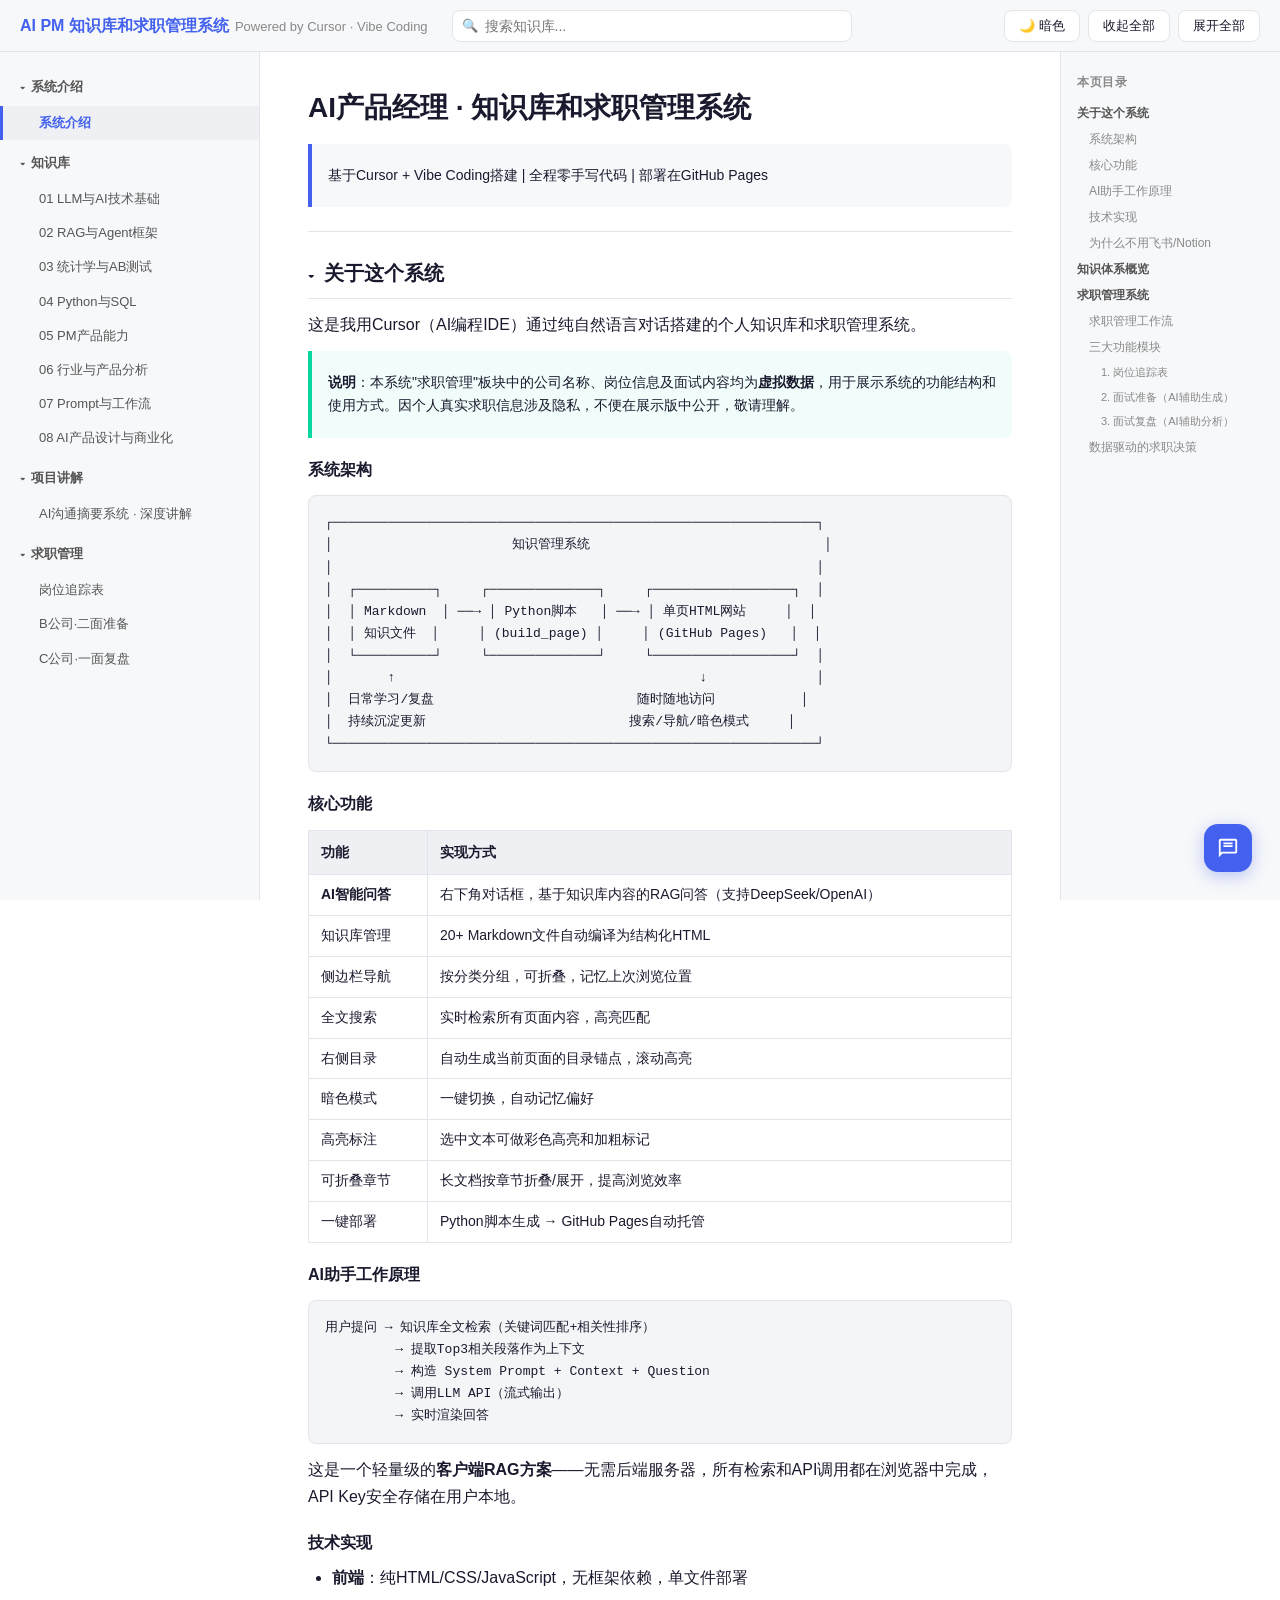
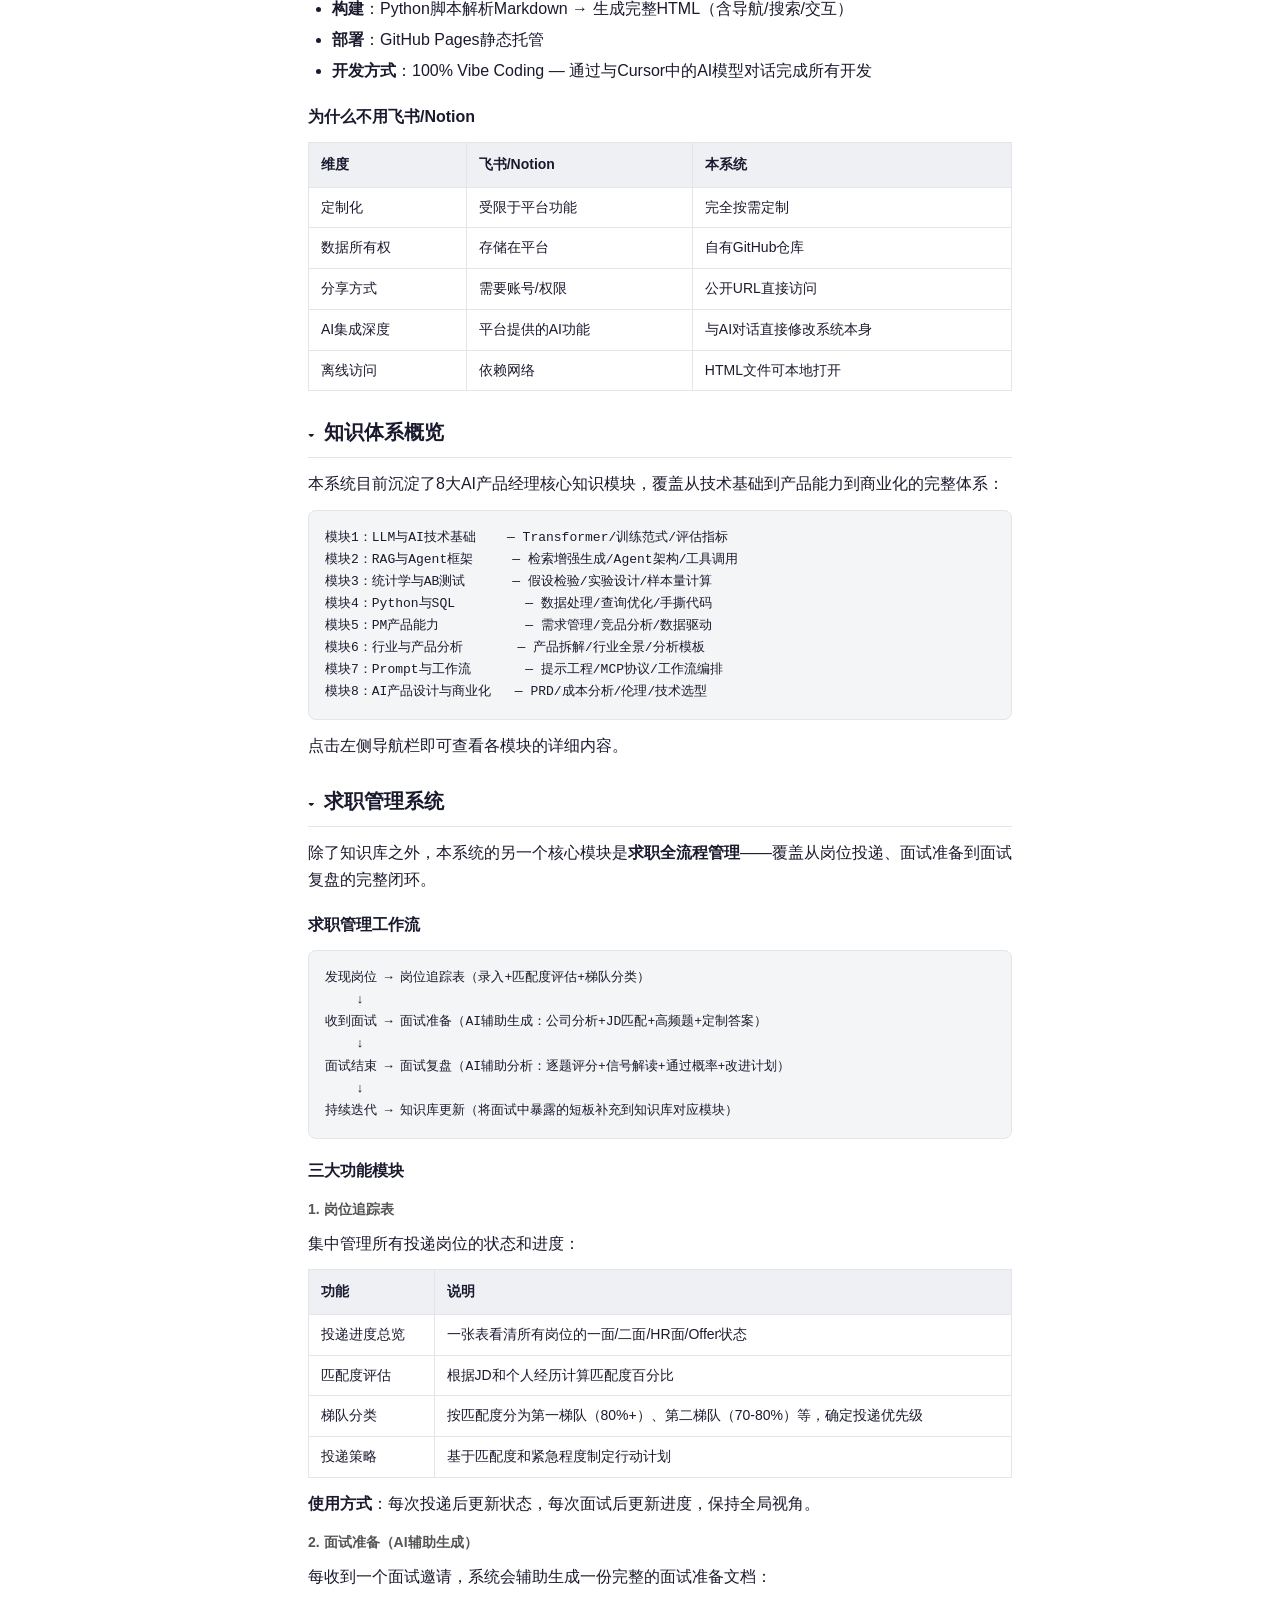
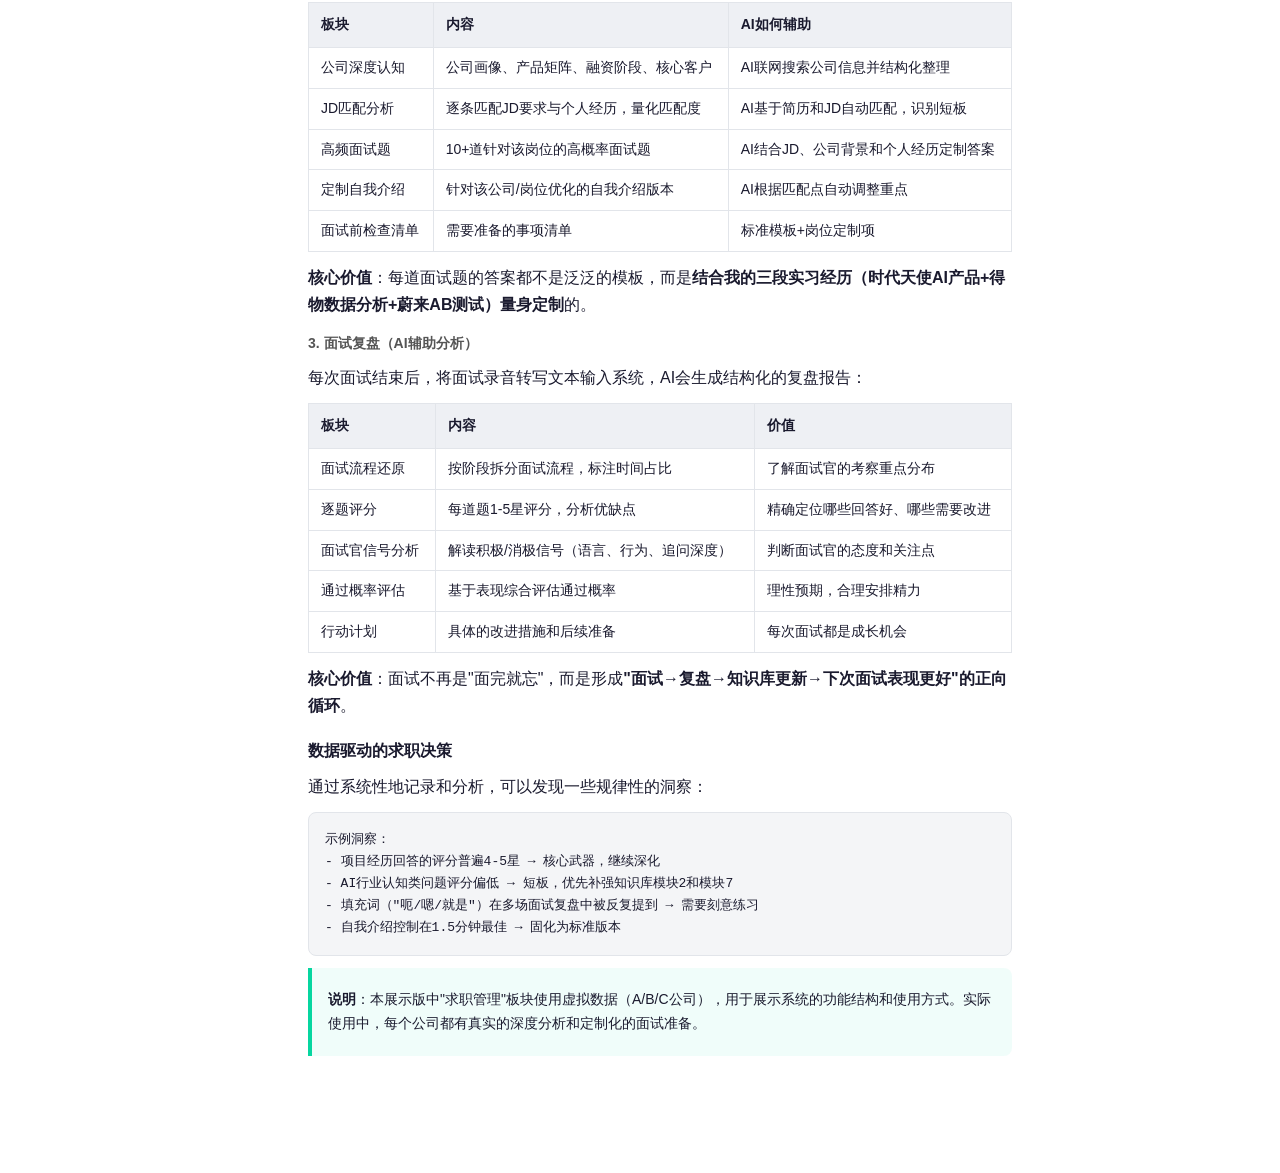
==== commit fe48e27b: "系统介绍补充求职管理模块详细说明 Made-with: Cursor" ====
--- a/demo.html
+++ b/demo.html
@@ -291,6 +291,85 @@
 
 
 </div></div><!-- /section -->
+
+
+
+<div class="section collapsible">
+<h2 id="readme-求职管理系统" class="section-toggle" onclick="toggleSection(this)"><span class="toggle-icon">▾</span> 求职管理系统</h2>
+<div class="section-body">
+
+
+<p>除了知识库之外，本系统的另一个核心模块是<strong>求职全流程管理</strong>——覆盖从岗位投递、面试准备到面试复盘的完整闭环。</p>
+
+
+<h3 id="readme-求职管理工作流">求职管理工作流</h3>
+
+
+<pre><code>发现岗位 → 岗位追踪表（录入+匹配度评估+梯队分类）
+    ↓
+收到面试 → 面试准备（AI辅助生成：公司分析+JD匹配+高频题+定制答案）
+    ↓
+面试结束 → 面试复盘（AI辅助分析：逐题评分+信号解读+通过概率+改进计划）
+    ↓
+持续迭代 → 知识库更新（将面试中暴露的短板补充到知识库对应模块）</code></pre>
+
+
+<h3 id="readme-三大功能模块">三大功能模块</h3>
+
+
+<h4 id="readme-1--岗位追踪表">1. 岗位追踪表</h4>
+
+
+<p>集中管理所有投递岗位的状态和进度：</p>
+
+
+<div class="table-wrap"><table><tr><th>功能</th><th>说明</th></tr><tr><td>投递进度总览</td><td>一张表看清所有岗位的一面/二面/HR面/Offer状态</td></tr><tr><td>匹配度评估</td><td>根据JD和个人经历计算匹配度百分比</td></tr><tr><td>梯队分类</td><td>按匹配度分为第一梯队（80%+）、第二梯队（70-80%）等，确定投递优先级</td></tr><tr><td>投递策略</td><td>基于匹配度和紧急程度制定行动计划</td></tr></table></div>
+
+
+<p><strong>使用方式</strong>：每次投递后更新状态，每次面试后更新进度，保持全局视角。</p>
+
+
+<h4 id="readme-2--面试准备-AI辅助生成-">2. 面试准备（AI辅助生成）</h4>
+
+
+<p>每收到一个面试邀请，系统会辅助生成一份完整的面试准备文档：</p>
+
+
+<div class="table-wrap"><table><tr><th>板块</th><th>内容</th><th>AI如何辅助</th></tr><tr><td>公司深度认知</td><td>公司画像、产品矩阵、融资阶段、核心客户</td><td>AI联网搜索公司信息并结构化整理</td></tr><tr><td>JD匹配分析</td><td>逐条匹配JD要求与个人经历，量化匹配度</td><td>AI基于简历和JD自动匹配，识别短板</td></tr><tr><td>高频面试题</td><td>10+道针对该岗位的高概率面试题</td><td>AI结合JD、公司背景和个人经历定制答案</td></tr><tr><td>定制自我介绍</td><td>针对该公司/岗位优化的自我介绍版本</td><td>AI根据匹配点自动调整重点</td></tr><tr><td>面试前检查清单</td><td>需要准备的事项清单</td><td>标准模板+岗位定制项</td></tr></table></div>
+
+
+<p><strong>核心价值</strong>：每道面试题的答案都不是泛泛的模板，而是<strong>结合我的三段实习经历（时代天使AI产品+得物数据分析+蔚来AB测试）量身定制</strong>的。</p>
+
+
+<h4 id="readme-3--面试复盘-AI辅助分析-">3. 面试复盘（AI辅助分析）</h4>
+
+
+<p>每次面试结束后，将面试录音转写文本输入系统，AI会生成结构化的复盘报告：</p>
+
+
+<div class="table-wrap"><table><tr><th>板块</th><th>内容</th><th>价值</th></tr><tr><td>面试流程还原</td><td>按阶段拆分面试流程，标注时间占比</td><td>了解面试官的考察重点分布</td></tr><tr><td>逐题评分</td><td>每道题1-5星评分，分析优缺点</td><td>精确定位哪些回答好、哪些需要改进</td></tr><tr><td>面试官信号分析</td><td>解读积极/消极信号（语言、行为、追问深度）</td><td>判断面试官的态度和关注点</td></tr><tr><td>通过概率评估</td><td>基于表现综合评估通过概率</td><td>理性预期，合理安排精力</td></tr><tr><td>行动计划</td><td>具体的改进措施和后续准备</td><td>每次面试都是成长机会</td></tr></table></div>
+
+
+<p><strong>核心价值</strong>：面试不再是&quot;面完就忘&quot;，而是形成<strong>&quot;面试→复盘→知识库更新→下次面试表现更好&quot;的正向循环</strong>。</p>
+
+
+<h3 id="readme-数据驱动的求职决策">数据驱动的求职决策</h3>
+
+
+<p>通过系统性地记录和分析，可以发现一些规律性的洞察：</p>
+
+
+<pre><code>示例洞察：
+- 项目经历回答的评分普遍4-5星 → 核心武器，继续深化
+- AI行业认知类问题评分偏低 → 短板，优先补强知识库模块2和模块7
+- 填充词（&quot;呃/嗯/就是&quot;）在多场面试复盘中被反复提到 → 需要刻意练习
+- 自我介绍控制在1.5分钟最佳 → 固化为标准版本</code></pre>
+
+
+<blockquote class="interview-template"><p><strong>说明</strong>：本展示版中&quot;求职管理&quot;板块使用虚拟数据（A/B/C公司），用于展示系统的功能结构和使用方式。实际使用中，每个公司都有真实的深度分析和定制化的面试准备。</p></blockquote>
+
+
+</div></div><!-- /section -->
 </div>
 <div class="page" id="page-m1" data-raw="m1">
 
@@ -3649,7 +3728,7 @@
 
 <script>
 // ── Search (separate script to isolate potential data errors) ──
-var searchData = [{"id": "readme", "title": "系统介绍", "raw": "# AI产品经理 · 知识库和求职管理系统\n\n> 基于Cursor + Vibe Coding搭建 | 全程零手写代码 | 部署在GitHub Pages\n\n---\n\n## 关于这个系统\n\n这是我用Cursor（AI编程IDE）通过纯自然语言对话搭建的个人知识库和求职管理系统。\n\n> **说明**：本系统\"求职管理\"板块中的公司名称、岗位信息及面试内容均为**虚拟数据**，用于展示系统的功能结构和使用方式。因个人真实求职信息涉及隐私，不便在展示版中公开，敬请理解。\n\n### 系统架构\n\n```\n┌──────────────────────────────────────────────────────────────┐\n│                       知识管理系统                              │\n│                                                              │\n│  ┌──────────┐     ┌──────────────┐     ┌──────────────────┐  │\n│  │ Markdown  │ ──→ │ Python脚本   │ ──→ │ 单页HTML网站     │  │\n│  │ 知识文件  │     │ (build_page) │     │ (GitHub Pages)   │  │\n│  └──────────┘     └──────────────┘     └──────────────────┘  │\n│       ↑                                       ↓              │\n│  日常学习/复盘                          随时随地访问           │\n│  持续沉淀更新                          搜索/导航/暗色模式     │\n└──────────────────────────────────────────────────────────────┘\n```\n\n### 核心功能\n\n| 功能 | 实现方式 |\n|------|---------|\n| **AI智能问答** | 右下角对话框，基于知识库内容的RAG问答（支持DeepSeek/OpenAI） |\n| 知识库管理 | 20+ Markdown文件自动编译为结构化HTML |\n| 侧边栏导航 | 按分类分组，可折叠，记忆上次浏览位置 |\n| 全文搜索 | 实时检索所有页面内容，高亮匹配 |\n| 右侧目录 | 自动生成当前页面的目录锚点，滚动高亮 |\n| 暗色模式 | 一键切换，自动记忆偏好 |\n| 高亮标注 | 选中文本可做彩色高亮和加粗标记 |\n| 可折叠章节 | 长文档按章节折叠/展开，提高浏览效率 |\n| 一键部署 | Python脚本生成 → GitHub Pages自动托管 |\n\n### AI助手工作原理\n\n```\n用户提问 → 知识库全文检索（关键词匹配+相关性排序）\n         → 提取Top3相关段落作为上下文\n         → 构造 System Prompt + Context + Question\n         → 调用LLM API（流式输出）\n         → 实时渲染回答\n```\n\n这是一个轻量级的**客户端RAG方案**——无需后端服务器，所有检索和API调用都在浏览器中完成，API Key安全存储在用户本地。\n\n### 技术实现\n\n- **前端**：纯HTML/CSS/JavaScript，无框架依赖，单文件部署\n- **构建**：Python脚本解析Markdown → 生成完整HTML（含导航/搜索/交互）\n- **部署**：GitHub Pages静态托管\n- **开发方式**：100% Vibe Coding — 通过与Cursor中的AI模型对话完成所有开发\n\n### 为什么不用飞书/Notion\n\n| 维度 | 飞书/Notion | 本系统 |\n|------|------------|--------|\n| 定制化 | 受限于平台功能 | 完全按需定制 |\n| 数据所有权 | 存储在平台 | 自有GitHub仓库 |\n| 分享方式 | 需要账号/权限 | 公开URL直接访问 |\n| AI集成深度 | 平台提供的AI功能 | 与AI对话直接修改系统本身 |\n| 离线访问 | 依赖网络 | HTML文件可本地打开 |\n\n---\n\n## 知识体系概览\n\n本系统目前沉淀了8大AI产品经理核心知识模块，覆盖从技术基础到产品能力到商业化的完整体系：\n\n```\n模块1：LLM与AI技术基础    — Transformer/训练范式/评估指标\n模块2：RAG与Agent框架     — 检索增强生成/Agent架构/工具调用\n模块3：统计学与AB测试      — 假设检验/实验设计/样本量计算\n模块4：Python与SQL         — 数据处理/查询优化/手撕代码\n模块5：PM产品能力           — 需求管理/竞品分析/数据驱动\n模块6：行业与产品分析       — 产品拆解/行业全景/分析模板\n模块7：Prompt与工作流       — 提示工程/MCP协议/工作流编排\n模块8：AI产品设计与商业化   — PRD/成本分析/伦理/技术选型\n```\n\n点击左侧导航栏即可查看各模块的详细内容。\n"}, {"id": "m1", "title": "01 LLM与AI技术基础", "raw": "# 模块1：LLM与AI技术基础\n\n> 面试高频指数：★★★★★\n> 你的掌握程度：★★★（需重点加强）\n\n---\n\n## Q1：Transformer架构（必考）\n\nTransformer = Encoder + Decoder，核心创新是**自注意力机制（Self-Attention）**。\n\n**Self-Attention计算过程**：\n- 输入向量通过三个线性变换分别得到 **Q（Query）、K（Key）、V（Value）** 矩阵\n- 公式：Attention(Q,K,V) = softmax(QK^T / √d_k) × V\n- 直觉：Q是\"我在找什么\"，K是\"我能提供什么\"，V是\"我的实际内容\"\n- QK点积 → softmax归一化 → 得到注意力权重 → 对V加权求和\n- √d_k作用：防止点积过大导致softmax梯度消失\n- **多头注意力**：多个注意力头关注不同子空间的信息\n\n**解决的问题**：RNN不能并行计算 + 长距离依赖问题\n\n---\n\n## Q2：大模型如何生成答案（自回归生成）\n\nLLM采用**自回归方式（Autoregressive）**逐token生成：\n1. 输入经过 分词→Embedding→多层Transformer\n2. 最后一层输出一个概率分布（vocabulary size维度）\n3. 通过**采样策略**选出下一个token\n4. 拼到输入末尾，再次输入模型预测下一个\n5. 循环直到生成结束符（EOS）或达最大长度\n\n**核心：一个token一个token往外\"蹦\"的，不是一次性输出整句话**\n\n---\n\n## Q3：Tokenization（分词过程）\n\n- 文本 → **Tokenization（分词）** → token序列\n- 主流算法：**BPE（Byte Pair Encoding）**，将文本切为子词单元\n- 每个token映射为整数ID → **Embedding层**转为高维向量\n- 加上**位置编码（Positional Encoding）** → 输入Transformer\n\n示例：\"running\" → \"run\" + \"ning\"（两个子词token）\n\n---\n\n## Q4：Embedding模型\n\n将文本映射为**固定维度的高维向量**，使语义相似的文本距离更近。\n\n- 常见模型：OpenAI text-embedding-ada-002、BGE、M3E、Jina\n- 核心用途：语义检索（RAG核心）、文本相似度、聚类、分类\n- 和LLM区别：Embedding只负责\"理解\"输出向量，不负责\"生成\"\n\n---\n\n## Q5：xxB参数含义\n\n- B = Billion（十亿），7B = 70亿参数\n- 参数包括所有权重矩阵中的可学习数值\n- 参数越大 → 容量越大，理论上能力上限越高\n- 但推理成本更高、延迟更大\n- **PM选型视角**：需要平衡性能、延迟和成本\n\n---\n\n## Q6：LLM训练过程（三阶段）\n\n| 阶段 | 方法 | 输出 |\n|------|------|------|\n| **预训练** | 海量无标注文本，next token prediction | 基座模型（只会续写，不会对话） |\n| **SFT（监督微调）** | 人工标注的指令-回答对 | 能遵循指令、进行对话的模型 |\n| **RLHF（人类偏好对齐）** | 奖励模型(RM) + PPO算法 | 输出更安全、符合人类偏好的回答 |\n\n**⚠️ 易错点**：预训练后只能续写不能对话，SFT后已经能对话了（你一面答反了）\n\n---\n\n## Q7：Encoder-only vs Decoder-only\n\n| | Encoder-only | Decoder-only |\n|---|---|---|\n| 代表 | BERT | GPT、LLaMA、DeepSeek |\n| 注意力 | 双向（看左右上下文） | 单向/因果（只看左边） |\n| 适用 | 理解型：分类、NER、相似度 | 生成型：对话、写作、代码 |\n\n---\n\n## Q8：Temperature / Top-K / Top-P\n\n| 参数 | 作用 | 建议值 |\n|------|------|--------|\n| Temperature | 控制概率分布平滑度，越低越确定 | 事实问答0.1-0.3，创意0.7-0.9 |\n| Top-K | 只从概率最高的K个token中采样 | 常见50 |\n| Top-P | 从累积概率达到P的最小集合中采样 | 常见0.9 |\n\n---\n\n## Q9：幻觉（Hallucination）及缓解\n\n**定义**：模型生成看似合理但事实错误的内容\n\n**缓解手段**：RAG锚定真实文档 → Prompt约束\"不确定就说不知道\" → 降Temperature → 结构化输出校验 → 产品层标注\"AI生成，仅供参考\"\n\n---\n\n## Q10：上下文窗口对产品设计的影响\n\n- 长文档需分块处理或RAG\n- 多轮对话需做记忆管理（摘要压缩历史）\n- Token越多成本越高\n- RAG检索chunk数量受限\n\n---\n\n## Q11：除对话外使用大模型的方式\n\n代码生成、结构化信息提取、Text2SQL、多模态理解、Agent工具调用、RAG、内容生成\n\n---\n\n---\n\n## 补充知识点（JD审查后新增）\n\n### Q12：机器学习常见算法分类\n\n| 类型 | 算法 | 适用场景 |\n|------|------|---------|\n| 分类 | 逻辑回归、SVM、随机森林、XGBoost | 用户流失预测、意图分类 |\n| 回归 | 线性回归、Ridge、Lasso | 价格预测、评分预估 |\n| 聚类 | K-Means、DBSCAN | 用户分群、异常检测 |\n| 降维 | PCA、t-SNE | 数据可视化、特征压缩 |\n| 推荐 | 协同过滤、矩阵分解 | 课程推荐、内容推荐 |\n\n### Q13：过拟合与欠拟合\n\n- **过拟合**：模型在训练集上表现好但测试集上差。解决：正则化、Dropout、增加数据、早停\n- **欠拟合**：训练集和测试集都差。解决：增加特征、增加模型复杂度、减少正则化\n\n### Q14：模型评估指标\n\n| 指标 | 含义 | 公式 |\n|------|------|------|\n| 准确率(Accuracy) | 预测正确的比例 | (TP+TN)/(TP+TN+FP+FN) |\n| 精确率(Precision) | 预测为正中真正为正的比例 | TP/(TP+FP) |\n| 召回率(Recall) | 真正为正中被预测为正的比例 | TP/(TP+FN) |\n| F1 | 精确率和召回率的调和平均 | 2×P×R/(P+R) |\n\n**何时看哪个**：\n- 宁可漏判不可误判（如垃圾邮件）→ 重视Precision\n- 宁可误判不可漏判（如疾病筛查）→ 重视Recall\n\n### Q15：梯度下降\n\n- 通过计算损失函数对参数的梯度，沿梯度反方向更新参数，逐步最小化损失\n- **学习率**：步长大小。太大→震荡不收敛，太小→收敛慢\n- **变体**：SGD（单样本）、Mini-batch SGD（小批量）、Adam（自适应学习率，最常用）\n\n---\n\n*Keep一面考到：Q1(未深挖)、Q3、Q6(答反了) | 面经高频：全部*\n"}, {"id": "m2", "title": "02 RAG与Agent框架", "raw": "# 模块2：RAG与Agent框架\n\n> 面试高频指数：★★★★★\n> 你的掌握程度：★★★（Keep一面暴露短板，必须补齐）\n\n---\n\n## 一、RAG全流程\n\n### 离线阶段（建库）\n\n```\n原始文档 → 清洗 → 分块(Chunking) → Embedding → 向量数据库\n```\n\n**1. 分块（Chunking）三个核心参数**：\n\n| 参数 | 含义 | 典型值 | 你的项目 |\n|------|------|--------|---------|\n| chunk_size | 每块大小 | 256-1024 tokens | 按标题/段落切分 |\n| overlap | 相邻块重叠量 | chunk_size的10-20% | ⚠️ 一面不知道，已补齐 |\n| 分块策略 | 固定长度/按分隔符/语义/递归 | 按文档类型选 | 按Markdown标题分隔 |\n\n**Overlap为什么重要**：防止关键信息被切断在两个chunk的边界上。例如\"内收5mm\"被切在两个chunk中，单独看都不完整。\n\n**2. Embedding向量化**：每个chunk通过Embedding模型转为高维向量，存入向量数据库（FAISS/Milvus/Chroma）\n\n### 在线阶段（检索+生成）\n\n```\n用户query → [可选]Query改写 → 检索 → [可选]Rerank → Top-K → 拼Prompt → LLM生成\n```\n\n### 四种检索方式对比\n\n| | 向量检索 | 关键词/全文检索 | 混合检索 | Rerank |\n|---|---|---|---|---|\n| 核心 | 语义理解 | 精确匹配 | 两者结合 | 二次精排 |\n| 速度 | 快 | 快 | 快 | 慢（逐条） |\n| 位置 | 召回 | 召回 | 召回 | 排序（召回后） |\n| 你的项目 | ✅ 使用 | ✅ 使用 | ✅ 混合检索 | ❌ MVP未加 |\n\n**⚠️ 一面易错点**：RAG检索的TopK（召回K个chunk）≠ LLM生成的Top-K（从K个概率最高token中采样），两个完全不同！\n\n### 你的项目中的RAG配置\n\n| 参数 | 设置 | 原因 |\n|------|------|------|\n| 检索模式 | 混合检索（向量+全文） | 正畸术语需精确匹配+语义理解 |\n| TopK | 4（v1是6） | v1过多召回导致LLM保守 |\n| Score阈值 | 0.5 | 过滤低相关chunk |\n| 权重分配 | 向量0.7 + 关键词0.3 | 语义为主，术语精确匹配为辅 |\n\n---\n\n## 二、RAG优化排查框架\n\n效果不好时按此顺序排查：\n\n```\n第1层：输入质量 → ASR/OCR是否准确？\n第2层：检索质量（最常出问题）\n  ├ 召回不相关 → 调分块策略、换Embedding模型\n  ├ 噪音太多 → 降TopK、提高Score阈值、加Rerank\n  ├ 漏召回 → 升TopK、混合检索、Query改写\n  └ 排序不合理 → 加Rerank、调权重\n第3层：生成质量\n  ├ 格式不对 → 强化Prompt结构约束\n  ├ 幻觉 → 降Temperature、Prompt约束\n  └ 模型能力不足 → 换模型\n第4层：端到端体验\n  ├ 延迟高 → 减检索量、用更快模型\n  └ 成本高 → 降TopK、用小模型\n```\n\n---\n\n## 补充：RAG回答不准怎么解决（面试高频题）\n\n> 面试官问法：\"你的RAG系统回答不准，你怎么排查和解决？\"\n\n### 第一步：定位\"不准\"属于哪种类型\n\n| 不准的类型 | 典型表现 | 根因方向 |\n|-----------|---------|---------|\n| **检索不到** | 明明知识库有相关内容，但没被召回 | 检索层问题 |\n| **检索到但不相关** | 召回的chunk和问题无关或关联度低 | 分块/Embedding/检索策略问题 |\n| **检索对了但回答错** | 召回了正确内容，LLM回答仍然有误 | 生成层问题（Prompt/模型） |\n| **回答有幻觉** | LLM编造了知识库中不存在的内容 | 生成层问题 + 约束不够 |\n| **回答不完整** | 只回答了部分信息，遗漏关键内容 | 检索量不够 / Prompt引导不足 |\n\n### 第二步：按层逐一排查+解决\n\n#### 1. 数据层（知识库质量）\n\n| 问题 | 解决方案 |\n|------|---------|\n| 原始文档质量差（OCR/ASR错误多） | 前置清洗流程，纠错后再入库 |\n| 文档格式混乱（表格、图片、代码混排） | 按类型预处理，保留结构化信息 |\n| 知识库覆盖不全 | 定期补充新文档，建立知识缺口反馈机制 |\n| 重复/矛盾内容 | 去重 + 版本管理，保留最新版本 |\n\n#### 2. 分块层（Chunking）\n\n| 问题 | 解决方案 |\n|------|---------|\n| chunk太大 → 噪音多，关键信息被稀释 | 减小chunk_size（如1024→512） |\n| chunk太小 → 上下文断裂，语义不完整 | 增大chunk_size，或增加overlap |\n| 关键信息被切断在两个chunk边界 | 增加overlap（10-20%），或用语义分块 |\n| 不同类型文档用同一分块策略 | 按文档类型定制策略（Markdown按标题、PDF按段落、代码按函数） |\n\n**你的项目实战**：正畸知识库按Markdown标题分块，每个术语/场景独立成chunk，避免信息混杂。\n\n#### 3. 检索层（Retrieval）\n\n| 问题 | 解决方案 |\n|------|---------|\n| 语义相似但词汇不同导致漏召回 | 加入Query改写/扩展（把\"牙套\"扩展为\"矫治器、隐适美\"） |\n| 专业术语/缩写匹配不到 | 混合检索（向量+关键词），关键词保证精确匹配 |\n| 召回太多噪音 | 降低TopK、提高Score阈值、加Rerank模型二次精排 |\n| 重要chunk排序靠后 | 加Rerank（如Cohere Rerank、bge-reranker），按语义相关度重排 |\n| 用户query太模糊 | Query改写：用LLM先把模糊问题改写为精确检索query |\n\n**检索优化组合拳（推荐顺序）**：\n```\n混合检索（向量+全文） → Query改写 → 调TopK和阈值 → 加Rerank → 换更好的Embedding模型\n```\n\n#### 4. 生成层（Generation）\n\n| 问题 | 解决方案 |\n|------|---------|\n| LLM忽略检索到的上下文 | Prompt中强调\"必须基于以下参考内容回答\" |\n| LLM产生幻觉（编造内容） | 降低Temperature（0.1-0.3）、Prompt加\"如果参考内容中没有答案，请明确说明\" |\n| 回答格式不对 | Prompt中用模板强约束输出结构 |\n| 回答过于笼统 | Prompt要求引用原文、给出具体数据 |\n| 上下文窗口不够（chunk太多塞不下） | 减少TopK、或用Map-Reduce策略（先分chunk总结，再汇总） |\n\n#### 5. 端到端优化\n\n| 策略 | 说明 |\n|------|------|\n| **评估闭环** | 建立评估指标（准确率、召回率、相关度），定期跑评估集 |\n| **Bad Case驱动** | 每个bad case归因到具体层级，针对性修复 |\n| **AB测试** | 每次改动用同一批query对比前后效果 |\n| **用户反馈** | 上线后收集\"回答有用/没用\"反馈，持续发现新bad case |\n\n### 面试回答模板\n\n> \"RAG回答不准时，我会按**数据层→分块层→检索层→生成层**四层逐步排查。先看知识库数据质量有没有问题；再看分块策略是否合理、有没有关键信息被切断；然后重点看检索环节——是漏召回还是噪音多，对症选择调TopK、混合检索、加Rerank、Query改写等手段；最后看生成层的Prompt约束和模型参数。\n> \n> 在我的通话摘要项目中，v1版本出现过因TopK设为6导致召回噪音过多、LLM分析过于保守的问题，归因后将TopK降为4，效果显著改善。我们还建立了bad case归因机制，每个case归因到四类之一（Prompt缺陷/知识库缺失/模型能力/输入质量），驱动持续优化。\"\n\n---\n\n## 三、你的项目v1→v2优化实例\n\n| 问题 | 归因 | 环节 | 措施 |\n|------|------|------|------|\n| 术语识别错 | ASR能力不足 | ASR层 | 上传热词库 |\n| 性格判定保守 | Prompt允许回避 | Prompt层 | 禁止\"无法判定\" |\n| 输出结构偏离 | LLM自由发挥 | Prompt层 | 填空式模板+限定选项 |\n| 缺少评级 | Prompt未强制 | Prompt层 | S/A/B/C/D作为必填 |\n| 分析过于保守 | RAG召回噪音多 | 检索层 | TopK 6→4 |\n\n---\n\n## 四、Agent框架\n\n### Agent四大核心组件\n\n| 组件 | 说明 | 举例 |\n|------|------|------|\n| 规划（Planning） | 将复杂任务分解为子步骤 | ReAct、CoT |\n| 记忆（Memory） | 短期（对话上下文）+ 长期（持久化） | 用户画像 |\n| 工具（Tools） | 调用外部API/数据库 | Function Call |\n| 感知（Perception） | 接收多种输入 | 文本、图像、语音 |\n\n### Agent vs 单纯LLM\n\n- LLM：一问一答，无状态，不能操作外部世界\n- Agent：自主规划 → 调用工具 → 记住历史 → 迭代调整，形成闭环\n\n---\n\n## 补充：多Agent系统与协作模式（面试高频题）\n\n### 什么是多Agent系统\n\n单个Agent能力有限（上下文窗口、单一角色），当任务足够复杂时，需要**多个专业化Agent协作**完成。类比公司组织：CEO不可能一个人完成所有工作，需要产品、研发、销售等角色分工配合。\n\n### 五种核心协作模式\n\n#### 1. 串行（Sequential / Pipeline）\n\n```\nAgent A（意图识别）→ Agent B（信息检索）→ Agent C（生成回答）→ Agent D（质检审核）\n```\n\n- **特点**：上游输出是下游输入，按顺序执行\n- **优点**：逻辑清晰、易调试、每个Agent职责单一\n- **缺点**：总延迟 = 各环节之和，任一环节出错会阻塞后续\n- **适用场景**：流水线式任务（文档处理、数据ETL、内容审核）\n- **你的项目类比**：ASR转写 → 文本清洗 → RAG检索 → LLM生成，就是串行流水线\n\n#### 2. 并行（Parallel）\n\n```\n                ┌→ Agent A（分析维度1）→┐\n用户query → 路由 ├→ Agent B（分析维度2）→├→ 结果合并\n                └→ Agent C（分析维度3）→┘\n```\n\n- **特点**：多个Agent同时执行独立子任务，最后汇总\n- **优点**：大幅降低总延迟（取决于最慢的Agent）\n- **缺点**：需要合并策略，Agent之间不能有依赖\n- **适用场景**：多维度分析、多源检索、批量处理\n- **举例**：同时用3个Agent分别分析用户的运动数据、饮食数据、睡眠数据，最后合并成健康报告\n\n#### 3. 路由 / 分发（Router / Dispatcher）\n\n```\n                    ┌→ 售前Agent（产品咨询）\n用户query → 路由Agent ├→ 售后Agent（问题处理）\n                    ├→ 技术Agent（技术支持）\n                    └→ 闲聊Agent（兜底）\n```\n\n- **特点**：一个\"调度员\"Agent根据意图分发给不同专业Agent\n- **优点**：每个Agent可深度专业化，互不干扰\n- **缺点**：路由准确性是瓶颈，误分发会导致体验差\n- **适用场景**：智能客服、多业务入口、意图分类后分流\n- **关键设计点**：路由Agent的Prompt要覆盖所有分支的判断规则，且需要兜底策略\n\n#### 4. 层级 / 主从（Hierarchical / Manager-Worker）\n\n```\nManager Agent（任务拆解+调度+质检）\n    ├→ Worker Agent 1（执行子任务1）\n    ├→ Worker Agent 2（执行子任务2）\n    └→ Worker Agent 3（执行子任务3）\nManager Agent（汇总+决策+输出）\n```\n\n- **特点**：有一个\"经理\"Agent负责拆解任务、分配给\"工人\"Agent、审核结果\n- **优点**：处理复杂开放式任务、可动态调整策略\n- **缺点**：Manager质量决定天花板，多次LLM调用成本高\n- **适用场景**：复杂项目管理、多步骤研究任务、代码生成+review\n- **举例**：用户说\"帮我做一个竞品分析报告\"，Manager拆为\"收集数据→分析功能→比较定价→写报告\"，分别派给不同Worker\n\n#### 5. 辩论 / 协商（Debate / Negotiation）\n\n```\nAgent A（正方观点）⇄ Agent B（反方观点）⇄ Agent C（裁判/综合）\n```\n\n- **特点**：多个Agent提出不同观点，互相质疑和完善，最终由裁判Agent综合\n- **优点**：适合需要多角度思考的问题，输出质量高\n- **缺点**：多轮交互延迟大、token消耗高\n- **适用场景**：方案评审、风险评估、内容审核\n- **举例**：投资决策Agent系统——乐观Agent和悲观Agent分别分析，风控Agent最终裁决\n\n### 多Agent vs 单Agent的选择\n\n| 维度 | 单Agent | 多Agent |\n|------|---------|---------|\n| 适用任务 | 职责单一、流程固定 | 复杂、多步骤、需要多视角 |\n| 开发成本 | 低 | 高（需设计通信+协调） |\n| 延迟 | 低 | 较高（多次LLM调用） |\n| 可维护性 | 简单 | 每个Agent独立迭代 |\n| 容错性 | 单点故障 | 可部分降级 |\n\n**AI PM决策原则**：先用单Agent验证核心价值，当单Agent的Prompt超过3000 tokens或任务需要3种以上不同能力时，考虑拆分为多Agent。\n\n### 主流多Agent框架\n\n| 框架 | 特点 | 适用场景 |\n|------|------|---------|\n| **CrewAI** | 角色扮演式，定义Agent角色+目标+工具 | 团队协作类任务 |\n| **AutoGen**（微软） | 支持对话式多Agent交互 | 代码生成、研究分析 |\n| **LangGraph** | LangChain生态，基于图结构编排 | 复杂条件分支工作流 |\n| **MetaGPT** | 模拟软件公司组织架构 | 软件开发全流程 |\n| **Dify** | 低代码，支持简单多Agent编排 | MVP验证 |\n\n#### AutoGen 深入理解\n\nAutoGen是微软开源的多Agent对话框架，核心思想是**让多个Agent通过自然语言对话来协作完成任务**。\n\n**核心概念**：\n\n```\n┌──────────────┐    对话     ┌──────────────┐\n│ AssistantAgent│ ←────────→ │  UserProxy    │\n│ （AI助手）    │            │ （代理人类）   │\n│ - 生成代码    │            │ - 执行代码    │\n│ - 分析问题    │            │ - 反馈结果    │\n│ - 提出方案    │            │ - 人工介入    │\n└──────────────┘            └──────────────┘\n```\n\n**三种核心Agent类型**：\n\n| Agent类型 | 作用 | 特点 |\n|-----------|------|------|\n| **AssistantAgent** | AI助手，接收任务并生成方案/代码 | 由LLM驱动 |\n| **UserProxyAgent** | 代理人类，执行代码、反馈结果 | 可自动执行或请求人工确认 |\n| **GroupChatManager** | 群聊管理者，协调多个Agent轮流发言 | 管理发言顺序和终止条件 |\n\n**AutoGen的独特设计**：\n1. **对话即协作**：Agent之间通过多轮对话完成任务，而非预定义流程\n2. **人机协作**：UserProxy可以设置为自动模式或人工确认模式\n3. **代码执行闭环**：AssistantAgent生成代码 → UserProxy在沙箱中执行 → 结果反馈 → 修正\n4. **灵活终止**：可设置最大轮数、终止关键词、人工终止\n\n**AutoGen vs LangGraph vs CrewAI**：\n\n| 维度 | AutoGen | LangGraph | CrewAI |\n|------|---------|-----------|--------|\n| 协作方式 | 自然语言对话 | 有向图流转 | 角色分工+任务委派 |\n| 灵活性 | 高（动态对话） | 高（图结构） | 中（预定义角色） |\n| 适合场景 | 代码生成、研究 | 复杂条件分支 | 团队模拟 |\n| 人机协作 | 原生支持 | 需自行实现 | 有限支持 |\n| 学习曲线 | 中 | 高 | 低 |\n\n### LlamaIndex 深入理解\n\nLlamaIndex（原GPT Index）是一个专注于**数据连接和检索**的LLM框架，核心定位是让LLM能高效地访问和利用私有数据。\n\n**LlamaIndex vs LangChain的核心区别**：\n- **LangChain**：通用LLM应用框架，\"什么都能做\"\n- **LlamaIndex**：专注于**数据索引和检索**，\"把RAG做到极致\"\n\n**核心架构**：\n\n```\n┌─────────────────────────────────────────────────────────┐\n│                   LlamaIndex 架构                        │\n│                                                         │\n│  ┌────────────────┐  ┌────────────────┐                │\n│  │  Data Connectors│  │    Indices     │                │\n│  │  数据连接器      │  │    索引结构    │                │\n│  │  (100+数据源)   │  │  (向量/树/KG)  │                │\n│  └────────────────┘  └────────────────┘                │\n│  ┌────────────────┐  ┌────────────────┐                │\n│  │  Query Engine  │  │    Retrievers  │                │\n│  │  查询引擎      │  │    检索器      │                │\n│  └────────────────┘  └────────────────┘                │\n│  ┌────────────────┐  ┌────────────────┐                │\n│  │  Node Parser   │  │  Response      │                │\n│  │  分块器        │  │  Synthesizer   │                │\n│  │               │  │  回答合成器     │                │\n│  └────────────────┘  └────────────────┘                │\n└─────────────────────────────────────────────────────────┘\n```\n\n**六大核心组件**：\n\n| 组件 | 作用 | 核心能力 |\n|------|------|---------|\n| **Data Connectors** | 连接100+数据源 | PDF/网页/数据库/Notion/Slack/API等 |\n| **Node Parser** | 智能分块 | 句子级/段落级/语义级分块，保留元数据 |\n| **Indices** | 构建索引结构 | VectorStoreIndex / TreeIndex / KnowledgeGraphIndex |\n| **Retrievers** | 检索策略 | 向量/关键词/混合/递归检索 |\n| **Query Engine** | 查询引擎 | 将检索结果+用户问题组合，调用LLM |\n| **Response Synthesizer** | 回答合成 | Refine / Compact / TreeSummarize / SimpleSummarize |\n\n**LlamaIndex的独特优势**：\n\n1. **索引类型丰富**：\n   - `VectorStoreIndex`：标准向量检索（最常用）\n   - `TreeIndex`：树结构，适合层级化文档\n   - `KnowledgeGraphIndex`：知识图谱索引，适合实体关系提取\n   - `KeywordTableIndex`：关键词表索引\n\n2. **回答合成策略**：\n   - `Refine`：逐chunk递进式精炼回答（最准确，速度慢）\n   - `Compact`：合并chunk后一次生成（平衡方案）\n   - `TreeSummarize`：树状汇总（适合大量chunk）\n   - `SimpleSummarize`：直接拼接生成（最快，精度低）\n\n3. **内置评估框架**：\n   - Faithfulness（忠实度）：回答是否基于检索内容\n   - Relevancy（相关度）：检索内容是否与问题相关\n   - Correctness（正确性）：回答是否正确\n\n**LlamaIndex vs LangChain 深度对比**：\n\n| 维度 | LlamaIndex | LangChain |\n|------|-----------|-----------|\n| **核心定位** | 数据索引和RAG | 通用LLM应用框架 |\n| **RAG能力** | 极强（核心竞争力） | 强（模块之一） |\n| **索引类型** | 丰富（向量/树/KG/关键词） | 主要是向量 |\n| **数据连接** | 100+内置连接器 | 需自行集成 |\n| **回答合成** | 多种策略可选 | 较基础 |\n| **Agent能力** | 有但不是重点 | 强（核心模块） |\n| **多Agent** | 有限 | LangGraph强大 |\n| **适合场景** | 知识库问答、文档分析 | 通用AI应用 |\n| **搭配使用** | 可作为LangChain的Retriever | 可调用LlamaIndex索引 |\n\n**AI PM选型建议**：\n- 纯RAG/知识库场景 → 优先LlamaIndex（索引和检索能力更强）\n- Agent/工具调用/复杂流程 → 优先LangChain\n- 两者可以搭配使用：LlamaIndex负责索引和检索，LangChain负责Agent编排\n\n### 面试回答模板\n\n> \"多Agent系统的核心思想是将复杂任务拆解给多个专业化Agent协作完成。主要有五种协作模式：串行适合流水线任务、并行适合多维度分析、路由适合意图分发、层级适合复杂项目管理、辩论适合需要多视角决策的场景。\n>\n> 框架选型上，AutoGen适合需要人机协作和代码执行闭环的场景，LangGraph适合复杂条件分支工作流，CrewAI适合角色分工明确的团队模拟。LlamaIndex和LangChain定位不同——LlamaIndex专精于数据索引和RAG，LangChain是通用LLM应用框架，两者可以搭配使用。\n>\n> 作为PM的决策原则是：先单Agent验证核心价值，当Prompt复杂度过高或任务需要多种能力时再拆分。我的项目目前是串行流水线架构，如果后续要做'智能正畸助手'，可以用路由模式——用户咨询方案走方案Agent、查进度走数据Agent、投诉走客服Agent。\"\n\n---\n\n## 补充：高可用、高扩展性的Agent架构设计\n\n> JD关键词：\"设计高可用、高扩展性的大模型/Agent架构\"\n\n### Agent系统架构分层\n\n```\n┌─────────────────────────────────────────────────────────┐\n│                     接入层（Gateway）                     │\n│        负载均衡 / 限流 / 认证 / 协议转换                    │\n├─────────────────────────────────────────────────────────┤\n│                    编排层（Orchestration）                 │\n│     Agent调度 / 任务拆解 / 状态管理 / 路由分发              │\n├────────────┬────────────┬────────────┬──────────────────┤\n│  Agent A   │  Agent B   │  Agent C   │   Agent N        │\n│  意图理解   │  知识检索   │  内容生成   │   工具调用        │\n├────────────┴────────────┴────────────┴──────────────────┤\n│                    基础设施层（Infrastructure）             │\n│  模型服务(LLM API) / 向量库 / 缓存 / 消息队列 / 日志监控   │\n└─────────────────────────────────────────────────────────┘\n```\n\n### 高可用设计要点\n\n| 设计要点 | 措施 | 为什么重要 |\n|---------|------|-----------|\n| **模型层容错** | 多模型Provider failover（如DeepSeek挂了自动切Qwen） | LLM API不稳定是常见问题 |\n| **限流降级** | 令牌桶限流 + 高峰期降级（用小模型兜底） | 防止API费用暴涨+保护系统 |\n| **缓存策略** | 相似Query缓存（语义缓存）+ 热点结果缓存 | 降低延迟和成本 |\n| **异步解耦** | 用消息队列解耦Agent之间的通信 | 一个Agent故障不影响其他 |\n| **超时重试** | 每个Agent设置超时 + 指数退避重试 | LLM响应时间不稳定 |\n| **优雅降级** | Rerank超时→跳过Rerank直出；Agent故障→降级为规则引擎 | 保证核心功能可用 |\n| **监控告警** | 延迟/成功率/token用量/成本实时监控 | 及时发现异常 |\n\n### 高扩展性设计要点\n\n| 设计要点 | 措施 | 为什么重要 |\n|---------|------|-----------|\n| **Agent插件化** | 每个Agent独立部署、独立配置、通过标准接口通信 | 新增Agent不影响现有系统 |\n| **工具热插拔** | 工具通过MCP/OpenAPI标准注册，无需改代码即可新增 | 业务侧自助扩展 |\n| **Prompt配置化** | Prompt存在配置中心而非代码中，支持热更新 | 产品经理可独立迭代Prompt |\n| **知识库插件化** | 每个业务域独立知识库，共享检索基础设施 | 新业务线快速接入 |\n| **水平扩展** | Agent无状态设计，支持横向加机器 | 应对流量增长 |\n| **多租户** | 不同业务线共享架构，数据和配置隔离 | 一套系统服务多条业务线 |\n\n### 面试中怎么答\"你怎么设计一个高可用的Agent架构\"？\n\n> \"我会从四层来设计：接入层做负载均衡和限流，编排层负责Agent调度和状态管理，Agent层每个Agent独立部署、插件化注册，基础设施层提供模型服务、向量库、缓存和监控。\n>\n> 高可用方面：关键是模型层多Provider容错（主用DeepSeek、备用Qwen）、每个Agent设超时和重试、用消息队列解耦Agent通信、建立完善的监控告警。\n>\n> 高扩展方面：Agent插件化设计、工具通过MCP/OpenAPI标准注册实现热插拔、Prompt配置化支持热更新、知识库按业务域隔离。这样新增Agent或接入新业务线时，不需要改核心代码。\"\n\n---\n\n## 五、Function Call\n\n**工作流程**：\n1. 开发者预定义可用函数（名称、描述、参数Schema）\n2. 用户提问 → LLM判断是否需要调用函数\n3. 需要 → 输出函数名+参数JSON\n4. 应用层执行函数，拿到结果\n5. 结果返回LLM → 生成最终回答\n\n**Keep场景举例**：\n用户问\"我今天热量够了吗\" → LLM调用calculate_calories() → 再调用get_daily_target() → 综合回答\n\n---\n\n## 六、Fine-tuning vs RAG选择\n\n| | RAG | Fine-tuning |\n|---|---|---|\n| 知识更新 | 实时（改文档） | 需重新训练 |\n| 成本 | 低 | 高（GPU） |\n| 可解释性 | 高（可追溯） | 低 |\n| 适合 | 知识密集问答 | 风格/格式统一 |\n\n你的项目选RAG的原因：知识频繁更新、成本低、可追溯便于bad case归因\n\n---\n\n## 七、让LLM输出JSON\n\n1. Prompt明确要求 + 完整JSON示例\n2. response_format: {\"type\": \"json_object\"}\n3. 代码层try-except兜底\n4. 解析失败自动重试或LLM二次修复\n5. 多次失败降级为文本输出\n\n---\n\n## 八、Dify的缺点\n\n1. 调试效率低（逐节点看日志）\n2. 复杂逻辑不如直接写代码\n3. 版本管理和团队协作弱\n4. 知识库能力有上限（分块策略有限、Rerank弱）\n5. 高并发性能瓶颈\n6. 生态锁定，迁移成本高\n\n**但**：对快速验证MVP和非技术团队仍有价值\n\n---\n\n## 九、Dify Workflow实战经验（企微聊天版）\n\n### 架构设计\n\n```\n开始（chat_record 段落输入）→ 知识检索（正畸知识库，混合检索）→ LLM（结构化分析）→ 结束（输出result）\n```\n\n3个节点，搭建时间约20分钟。\n\n### 关键配置决策\n\n| 配置项 | 选择 | 原因 |\n|--------|------|------|\n| 输入类型 | 段落（Paragraph） | 聊天记录较长，短文本有字数限制 |\n| 检索模式 | 混合检索（向量+全文） | 术语需要精确匹配（全文），语义需要模糊匹配（向量） |\n| TopK | 4 | 知识库较小（5份文档），4条足够覆盖 |\n| Score阈值 | 0.5 | 低阈值保证术语表等关键文档不被过滤 |\n| 模型Temperature | 0.15 | 低随机性保证输出一致性 |\n| Max Tokens | 4096 | 多病例拆分时需要足够输出空间 |\n\n### 通话版（Python）vs 企微版（Dify）选型对比\n\n| 维度 | Python脚本 | Dify Workflow |\n|------|-----------|---------------|\n| 适用场景 | 需要集成ASR等外部API | 输入直接是文本 |\n| 开发速度 | 需要写代码 | 拖拽搭建 |\n| 维护 | 需要开发者 | 业务人员可调参 |\n| 知识库 | 自行管理 | 内置（支持混合检索） |\n\n### 知识库复用策略\n\n通话版和企微版共享同一套正畸知识库（术语纠错表、术语解释库、场景识别规则），只有Prompt层面做差异化适配——这是AI PM的架构思维：**底层知识资产复用，表层交互按场景定制**。\n\n---\n\n*Keep一面重点考了：RAG流程、分块策略、Overlap(不会)、检索策略、权重分配*\n"}, {"id": "m3", "title": "03 统计学与AB测试", "raw": "# 模块3：统计学与A/B测试\n\n> 面试高频指数：★★★★\n> 你的掌握程度：★★★★★（你的专业强项，务必拿满分）\n\n---\n\n## Q1：假设检验\n\n**流程**：提出H₀/H₁ → 选统计量 → 定α(通常0.05) → 算p值 → 决策\n\n**举例**：H₀:新版AI教练留存率=老版 → p=0.03<0.05 → 拒绝H₀ → 新版显著提升\n\n---\n\n## Q2：p值\n\n**严谨定义**：在H₀为真的前提下，观察到当前结果或更极端结果的概率\n\n**常见误区**：p值不是H₀为真的概率；p值小≠效果大（统计显著≠实际显著）\n\n**产品补充**：大样本中微小差异也能p<0.05，所以还要看效果量和置信区间\n\n---\n\n## Q3：判断A/B实验策略效果（四步法）\n\n1. **实验设计**：定核心指标+护栏指标，算最小样本量，随机分流\n2. **数据收集**：跑够时间/样本量，不要中途偷看决策\n3. **统计判断**：p<0.05 + 效果量有业务意义 + 护栏指标无恶化\n4. **决策**：全量/调整/下线\n\n---\n\n## Q4：累计CTR vs 去重CTR\n\n- 累计CTR：总点击/总曝光，同一用户贡献多次，**违反独立性假设**\n- 去重CTR：点击用户数/曝光用户数，每个用户只计一次，**满足i.i.d.**\n- A/B测试中应用**去重CTR（用户粒度）**\n\n---\n\n## Q5：常见分布\n\n| 分布 | 场景 | Keep举例 |\n|------|------|---------|\n| 正态 | 大量独立因素叠加 | 用户每日运动时长 |\n| 二项 | n次是/否试验 | 10个用户几个点击AI教练 |\n| 泊松 | 稀有事件次数 | 每分钟错误请求数 |\n| 指数 | 事件间隔时间 | 两次打开App的间隔 |\n| t分布 | 小样本均值检验 | 小规模A/B测试 |\n\n泊松公式：P(X=k) = (λ^k × e^(-λ)) / k!\n\n---\n\n## Q6：指标异动阈值\n\n1. **历史统计法**：μ ± 2σ（95%）或 ± 3σ（99.7%）\n2. **环比/同比法**：日环比下降>10%告警\n3. **业务经验法**：和业务定义底线（如响应延迟>5秒告警）\n\n结合你得物经验：通过统计方法设阈值，异动后多维下钻归因\n\n---\n\n## Q7：第一类/第二类错误\n\n- α错误（假阳性）：没效果但认为有效果\n- β错误（假阴性）：有效果但没检测到\n- Power = 1-β ≥ 0.8\n- 互联网更怕α错误（上线无用功能浪费资源）\n\n---\n\n## Q8：样本量确定\n\n取决于：α(0.05) × Power(0.8) × MDE(最小有意义提升) × 基线方差\n\n简化公式：n ≈ 16 × p(1-p) / MDE²\n\nKeep例：留存率40%，检测2%提升 → 每组约9600人\n\n---\n\n## Q9：统计学中印象最深的知识点\n\n推荐答**中心极限定理(CLT)**：不管总体什么分布，样本量够大时样本均值趋近正态。这是A/B测试能用z检验的理论基石。\n\n---\n\n## Q10：没有历史数据怎么评估AI功能ROI\n\n**收益估算**：Top-down从大盘倒推 + 竞品/相似功能类比 + 用户意向调研（打5-7折）\n\n**成本估算**：研发人力+API调用+运营维护\n\n**关键策略**：用最小成本快速验证——MVP验证 / 灰度实验 / 假门测试\n\n**阶梯式框架**：10%预算做MVP → 30%做灰度 → 全量上线A/B测试\n\n---\n\n*你的专业优势，面试时结合实习经验讲会很加分*\n"}, {"id": "m4", "title": "04 Python与SQL", "raw": "# 模块4：Python与SQL手撕\n\n> 面试高频指数：★★★★★（Keep明确说老板要求高）\n> 你的掌握程度：★★★（一面自认不足，必须每日练习）\n\n---\n\n## Python必会题型\n\n### 1. 字符串逆序+索引（面经原题）\n```python\ns = \"transformer\"\nfor i, char in reversed(list(enumerate(s))):\n    print(char, i)\n```\n\n### 2. 字符计数\n```python\ndef char_count(s):\n    result = {}\n    for c in s:\n        result[c] = result.get(c, 0) + 1\n    return result\n```\n\n### 3. 列表最大值/第二大\n```python\ndef second_largest(lst):\n    first = second = float('-inf')\n    for n in lst:\n        if n > first:\n            second = first\n            first = n\n        elif n > second and n != first:\n            second = n\n    return second\n```\n\n### 4. 股票最大利润\n```python\ndef max_profit(prices):\n    min_price = float('inf')\n    max_profit = 0\n    for price in prices:\n        min_price = min(min_price, price)\n        max_profit = max(max_profit, price - min_price)\n    return max_profit\n```\n\n### 5. 运动数据分类统计（Keep场景）\n```python\ndef classify_training(logs):\n    aerobic = {\"跑步\", \"游泳\", \"跳绳\", \"骑行\"}\n    anaerobic = {\"举铁\", \"卧推\", \"深蹲\"}\n    result = {\"有氧\": 0, \"无氧\": 0, \"有氧+无氧\": 0, \"未知\": 0}\n    for item in logs.split(\"|\"):\n        name, duration = item.split(\"-\")\n        duration = int(duration)\n        is_a = name in aerobic\n        is_an = name in anaerobic\n        if is_a and is_an: result[\"有氧+无氧\"] += duration\n        elif is_a: result[\"有氧\"] += duration\n        elif is_an: result[\"无氧\"] += duration\n        else: result[\"未知\"] += duration\n    return result\n```\n\n### 6. JSON解析\n```python\nimport json\ndata = json.loads('{\"user_id\":123,\"actions\":[{\"type\":\"click\",\"page\":\"home\"}]}')\nclick_pages = [a[\"page\"] for a in data[\"actions\"] if a[\"type\"] == \"click\"]\n```\n\n### Python核心语法速查\n| 操作 | 语法 |\n|------|------|\n| 翻转 | `s[::-1]` |\n| 带索引遍历 | `enumerate(s)` |\n| 列表推导 | `[x for x in lst if x > 0]` |\n| 字典默认值 | `dict.get(key, 0)` |\n| 排序 | `sorted(lst, key=lambda x: x[1], reverse=True)` |\n| 计数 | `collections.Counter` |\n| 集合交集 | `set(a) & set(b)` |\n| 去重保序 | `list(dict.fromkeys(lst))` |\n\n---\n\n## SQL必会题型\n\n### 1. 连续打卡天数（面经原题）\n```sql\nWITH ranked AS (\n    SELECT user_id, checkin_date,\n        DATE_SUB(checkin_date, INTERVAL ROW_NUMBER() OVER (\n            PARTITION BY user_id ORDER BY checkin_date) DAY) AS grp\n    FROM checkin\n),\nstreaks AS (\n    SELECT user_id, grp, COUNT(*) AS days\n    FROM ranked GROUP BY user_id, grp HAVING COUNT(*) >= 3\n)\nSELECT user_id, MAX(days) AS max_days\nFROM streaks GROUP BY user_id ORDER BY user_id;\n```\n**原理**：连续日期减行号得到相同值 → 分组 → 计数\n\n### 2. 次日留存率\n```sql\nSELECT a.login_date,\n    COUNT(DISTINCT b.user_id) * 1.0 / COUNT(DISTINCT a.user_id) AS retention\nFROM user_login a\nLEFT JOIN user_login b\n    ON a.user_id = b.user_id\n    AND b.login_date = DATE_ADD(a.login_date, INTERVAL 1 DAY)\nGROUP BY a.login_date;\n```\n\n### 3. 环比增长率（LAG）\n```sql\nSELECT dt, dau,\n    ROUND((dau - LAG(dau,1) OVER (ORDER BY dt)) * 1.0\n        / LAG(dau,1) OVER (ORDER BY dt), 4) AS growth_rate\nFROM daily_metrics;\n```\n\n### 4. 转化漏斗\n```sql\nSELECT\n    COUNT(DISTINCT CASE WHEN event='view' THEN user_id END) AS step1,\n    COUNT(DISTINCT CASE WHEN event='click' THEN user_id END) AS step2,\n    ROUND(step2*1.0/step1, 4) AS conversion\nFROM events;\n```\n\n### 5. TopN（每组排名）\n```sql\nSELECT * FROM (\n    SELECT *, ROW_NUMBER() OVER (PARTITION BY group_col ORDER BY val DESC) AS rn\n    FROM table) t\nWHERE rn <= N;\n```\n\n### SQL执行顺序（面经原题）\n```\nFROM → WHERE → GROUP BY → HAVING → SELECT → DISTINCT → ORDER BY → LIMIT\n```\nWHERE不能用SELECT别名（WHERE先执行），ORDER BY可以用（后执行）\n\n### SQL核心语法速查\n| 操作 | 语法 |\n|------|------|\n| 窗口函数 | ROW_NUMBER/RANK/LAG/LEAD OVER(PARTITION BY...ORDER BY...) |\n| 连续N天 | 日期 - ROW_NUMBER() |\n| 留存率 | LEFT JOIN + 日期偏移 |\n| 条件聚合 | SUM(CASE WHEN...THEN 1 ELSE 0 END) |\n| 日期函数 | DATE_ADD, DATE_SUB, DATEDIFF |\n\n---\n\n## 每日练习计划\n\n**每天15分钟Python + 15分钟SQL，坚持到面试前**\n\n- Python：从上面题库中随机挑1题，不看答案手写\n- SQL：重点练连续打卡、留存率、窗口函数\n- 手写！不用IDE不用AI！\n\n---\n\n*Keep一面：代码部分自认不足，面试官明确\"老板要求高\"*\n"}, {"id": "m5", "title": "05 PM产品能力", "raw": "# 模块5：PM产品能力\n\n> 面试高频指数：★★★★\n> 你的掌握程度：★★★★（有实战经验，需要方法论化表达）\n\n---\n\n## Q1：需求推进五步法\n\n1. **需求理解与定义**：解决谁的什么问题？成功标准是什么？\n2. **需求评估与优先级**：用户价值×业务价值 vs 开发成本+机会成本（ICE模型）\n3. **方案设计**：用户故事→交互→技术方案→MVP边界→PRD评审\n4. **跟进落地**：排期→日站会→验收→灰度上线\n5. **效果验证与迭代**：埋点→A/B测试→用户反馈→bad case分析→决策\n\n你的项目完整走过这5步，面试时讲故事而不是背框架。\n\n---\n\n## Q2：需求ROI评估\n\n**ROI = 预期收益 / 投入成本**\n\n收益侧：指标提升×商业价值 + 效率提升 + 战略价值\n成本侧（⚠️容易忽略）：\n- 开发人力×工时\n- 持续运营成本（API调用费）\n- 机会成本（不能做其他需求）\n- 维护成本（后续迭代、技术债）\n\n---\n\n## Q3：AI产品效果指标体系（三层）\n\n| 层级 | 指标 |\n|------|------|\n| 功能可用性 | 响应延迟P50/P95、回答准确率、任务完成率、幻觉率 |\n| 用户体验 | 使用率、使用频次/深度、留存率、满意度、点赞/踩比 |\n| 业务价值 | 训练完成率、付费转化、课程参与率、LTV提升 |\n\n---\n\n## Q4：Bad Case归因流程（你的王牌素材）\n\n1. **发现**：人工抽检，AI输出 vs 原始内容对比\n2. **分类**：ASR错误 / Prompt理解偏差 / 知识缺失 / 模型能力不足\n3. **归因决策**：改Prompt还是热词库还是知识库\n4. **验证**：同批bad case回测 + 新数据抽检（回归测试）\n5. **闭环**：建立bad case库，持续改进\n\n### 项目升级：企微聊天记录版的Bad Case实例\n\n扩展到微信聊天记录后，发现了新的bad case类型：\n\n| Bad Case | 归因 | 优化措施 |\n|----------|------|---------|\n| 一段群聊讨论了2个患者，AI只输出了1个 | Prompt缺少多病例拆分逻辑 | 加入\"第一步：扫描并列出所有患者\"的强制步骤 |\n| 医生意见通过客服转述，AI漏掉了医生的判断 | 未考虑\"转述\"场景 | 新增转述识别规则 |\n| 群聊噪音太多（表情/系统消息/寒暄），干扰核心信息提取 | Prompt过滤规则不够 | 明确列出忽略项清单 |\n| 碎片化短消息理解错误 | 多条短消息未被聚合理解 | 加入消息聚合指令 |\n| 同一输入跑3次结果不一致（v1漏掉\"易伟杨\"病例） | Prompt约束力不够+Temperature | 加入强制扫描步骤，确保0遗漏 |\n\n**一致性测试**：同一段聊天记录跑3次，v1有一次漏掉了一个患者（2/3一致），优化Prompt后v2实现3/3一致且正确识别所有3位患者。\n\n---\n\n## Q5：准确率怎么计算的（Keep一面未问但必须准备）\n\n- 定义：人工评审通过率（非传统precision/recall）\n- 方法：随机抽样50-100条 × 按四个模块分别评估 × 全部合格才算通过\n- 分层分析：按场景类型、难度、数据源分别看\n- v1→v2：70% → 90%+\n- 局限性：评估人主观性、样本量有限、场景覆盖不均\n\n---\n\n## Q6：算法给95%准确率怎么核验\n\n1. 搞清楚定义：测试集是什么？口径是什么？\n2. 真实数据独立抽检：200-500条，人工标注对比\n3. 分层分析：按难度/类别/场景拆开看\n4. Bad case归因：错误的严重程度和规律\n5. 定义产品侧验收标准：不只看算法指标\n\n---\n\n## Q7：职业规划\n\n**为什么AI PM**：专业契合（统计学）+ 实践验证（时代天使AI项目成就感）+ 行业判断（垂直场景AI早期阶段）\n\n**规划**：短期扎根一线积累经验 → 中长期成为领域专家型PM\n\n---\n\n## Q8：研发说做不了怎么办\n\n1. 先理解原因（技术不可行/资源不够/方案复杂）\n2. 分情况处理：替代方案/需求拆解/简化方案\n3. 用数据说话：拿预期收益帮研发理解重要性\n4. 必要时升级给leader协调\n\n---\n\n## Q9：MVP与迭代平衡\n\n你的做法：2周MVP→灰度1周收集反馈→每周一轮迭代→每次只改一个变量\n\n好处：业务方第一周就能用，每周感受到产品在变好，信任感强\n\n---\n\n---\n\n## 补充知识点（JD审查后新增）\n\n### Q10：如何做竞品分析？\n\n框架：**产品定位 → 核心功能对比 → 用户评价 → 商业模式 → 技术路径 → SWOT → 差异化机会**\n\n输出模板：\n```\n1. 竞品概况（一句话定位）\n2. 核心功能对比表（功能×竞品矩阵）\n3. 用户评价分析（App Store评分、社区反馈）\n4. 商业模式对比\n5. 我们的差异化机会\n```\n\n### Q11：如何做用户调研？\n\n| 方法 | 适用阶段 | 样本量 | 输出 |\n|------|---------|--------|------|\n| 深度访谈 | 探索期 | 5-15人 | 用户痛点、需求洞察 |\n| 问卷调查 | 验证期 | 100+ | 量化数据、优先级排序 |\n| 可用性测试 | 设计期 | 5-8人 | 交互问题、体验优化 |\n| 数据分析 | 上线后 | 全量 | 行为模式、转化漏斗 |\n| A/B测试 | 优化期 | 按样本量计算 | 方案效果验证 |\n\n### Q12：如何设计AI产品的北极星指标？\n\n**原则**：一个核心指标 + 若干辅助指标\n\n**Keep AI教练示例**：\n- 北极星：AI教练用户的**月训练完成次数**\n- 辅助指标：AI教练使用率、方案采纳率、留存率、满意度\n\n**设计方法**：\n1. 指标要能反映**用户价值**（用户用了AI教练后运动更多了）\n2. 指标要能**被产品改进驱动**（优化AI教练能提升这个指标）\n3. 指标要有**先导性**（能预测长期商业价值如付费转化）\n\n---\n\n*Keep一面重点考了：项目讲述(好)、难点(好)、产品流程(好)*\n"}, {"id": "m6", "title": "06 行业与产品分析", "raw": "# 模块6：行业与产品分析\n\n> 面试高频指数：★★★★\n> 核心原则：每投一家公司，就必须深度体验和分析其AI产品\n\n---\n\n## 一、Keep AI产品分析（已面试）\n\n### 产品概况\n- AI教练\"卡卡(Kaka)\"，基于自研模型Kinetic.ai\n- 2026年战略：All in AI → Agent化 → App 9.0 AI版 → 海外出海\n\n### 核心功能\n| 功能 | 说明 | 技术推测 |\n|------|------|---------|\n| 个性化运动方案 | 根据目标/场地/器械/身体数据生成 | LLM + 用户画像 + 课程库检索 |\n| 语音训练指导 | 实时语音陪伴和动作指导 | TTS + 实时数据分析 |\n| 食物图片识别 | 拍照识别卡路里 | 多模态模型 |\n| 课程推荐 | 个性化课程匹配 | 推荐系统 + LLM |\n\n### 优缺点分析（面试必备）\n**优点**：垂类数据壁垒、内容壁垒、全链条场景闭环、品牌心智\n**不足**：被动对话缺主动性、方案个性化不够深、实时反馈闭环缺失、社交激励弱\n\n### LUI分发模式理解\n- 从\"人找内容\"→\"内容找人\"\n- 供给：由用户需求驱动实时生成（无限供给）\n- 效率：自然语言去结构化，一句话直达服务\n- 冷启动：在核心场景（运动/搜索）主动嵌入AI教练\n\n### Keep AI Agent三大关键能力\n1. 用户状态感知（穿戴设备+行为数据+环境数据）\n2. 长期记忆与个性化建模（运动偏好/伤病/进步轨迹）\n3. 多工具编排与行动执行（排课/提醒/记录/周报）\n\n### 面试官透露的关键信息\n- PM自己会在Dify上搭工作流\n- 算法更多做线上部署和性能优化\n- 主动型AI教练是探索方向\n\n---\n\n## 二、产品分析模板（投其他公司前填写）\n\n### [公司名] [产品名] 分析\n\n**产品定位**：（一句话）\n**核心用户**：（谁在什么场景下用）\n**AI功能清单**：\n1. 功能A：... → 技术推测：...\n2. 功能B：... → 技术推测：...\n\n**体验记录**：\n- 好的体验：...\n- 不好的体验：...\n- 我的改进建议：...\n\n**如果我来做下一版**：\n- 优先做什么功能？为什么？\n- 核心指标是什么？\n- 技术方案大致是什么？\n\n---\n\n## 三、AI PM行业全景认知\n\n### AI产品经理分类\n| 类型 | 做什么 | 典型公司 |\n|------|--------|---------|\n| 应用型toC | AI驱动用户产品 | Keep、字节、小红书 |\n| 应用型toB | AI赋能企业服务 | 钉钉、飞书、百融 |\n| 平台型 | AI开发平台/中间件 | 火山引擎、阿里云 |\n| 模型型 | 基座模型产品化 | 豆包、通义、文心 |\n\n### AI PM的核心能力模型\n```\n        技术理解力\n       /          \\\n      /            \\\n 产品设计力 ——— 数据决策力\n      \\            /\n       \\          /\n        商业洞察力\n```\n\n- **技术理解力**：不需要写模型，但要理解能力边界和选型逻辑\n- **产品设计力**：把AI能力翻译成用户价值\n- **数据决策力**：用数据验证AI效果，驱动迭代\n- **商业洞察力**：判断AI在哪个场景能创造最大商业价值\n\n### 2026年AI PM趋势\n- 大厂AI岗位占比60-90%（字节90%、百度90%、阿里60%+）\n- Agent是今年最大主题（从被动应答到主动服务）\n- 多模态是下一个爆发点（图像/语音/视频理解）\n- 垂直场景深耕比通用助手更有价值\n\n---\n\n*每投一家公司，在此文件中新增该公司的产品分析*\n"}, {"id": "m7", "title": "07 Prompt与工作流", "raw": "# 模块7：Prompt Engineering与工作流设计（新增）\n\n> 面试高频指数：★★★★★\n> 缺失原因：之前散落在各模块中，未系统化整理。这是AI PM的日常核心工作技能。\n\n---\n\n## 一、Prompt Engineering系统方法论\n\n### 1. Prompt的五要素结构\n\n一个高质量的Prompt应包含：\n\n| 要素 | 说明 | 示例 |\n|------|------|------|\n| **角色定义** | 告诉模型它是谁 | \"你是口腔正畸行业的通话记录分析专家\" |\n| **核心任务** | 明确要做什么 | \"请根据通话转写文本生成结构化总结\" |\n| **约束条件** | 边界和限制 | \"不得跳过任何字段，禁止'无法判定'\" |\n| **输出格式** | 期望的输出结构 | \"必须包含四个模块：问题描述、处理描述...\" |\n| **示例（Few-shot）** | 输入→输出的参考样例 | 提供1-2个优质分析样例 |\n\n### 2. 核心Prompt技巧\n\n| 技巧 | 原理 | 适用场景 |\n|------|------|---------|\n| **Zero-shot** | 不给示例，直接描述任务 | 简单、通用任务 |\n| **Few-shot** | 给1-3个示例 | 格式要求严格、领域特殊 |\n| **CoT（Chain of Thought）** | 要求模型\"一步步思考\" | 复杂推理、数学、逻辑判断 |\n| **ReAct** | 思考(Reason)+行动(Act)交替 | Agent任务编排 |\n| **ToT（Tree of Thought）** | 探索多个推理路径 | 需要创造性/多方案比较 |\n| **Self-Consistency** | 多次生成取多数投票 | 提高答案可靠性 |\n\n### 3. Prompt调试方法论（面经原题）\n\n**\"怎么确定是Prompt问题还是模型问题\"**：\n\n```\nStep1: 换模型测试（同一Prompt跑多模型）\n  → 所有模型都不行 = Prompt问题\n  → 只有某个模型不行 = 模型能力问题\n\nStep2: 简化任务（复杂任务拆成小步骤测试）\n  → 定位具体哪一步失败\n\nStep3: 检查Prompt本身\n  → 指令是否有歧义？是否矛盾？上下文是否过长？\n\nStep4: 看错误模式\n  → \"有时对有时错\" = Prompt边界不清 / Temperature太高\n  → \"稳定地错\" = 模型能力上限 / Prompt逻辑有误\n\nStep5: 用COT让模型输出推理过程\n  → 看它在哪一步出了问题\n```\n\n### 4. 你的项目中的Prompt优化实例\n\n| v1问题 | 归因 | v2优化 |\n|--------|------|--------|\n| LLM写\"无法判定\" | 允许回避 | 增加强制规则禁止回避 |\n| 自创分析维度 | 格式约束不够 | 填空式模板+限定选项 |\n| 缺少评级 | 未强制要求 | S/A/B/C/D作为必填字段 |\n| 纠错不稳定 | 依赖RAG召回 | Prompt中直接内置高频纠错映射 |\n\n**核心经验**：Prompt是代码，改一行Prompt就能快速迭代，比改模型成本低几个数量级。\n\n---\n\n## 二、MCP协议（2026年最热概念）\n\n### 什么是MCP\n\n**MCP（Model Context Protocol）**= AI世界的USB-C接口\n\n- 由Anthropic开源，2025年底捐赠给Linux基金会\n- OpenAI、Google、Microsoft、AWS为联合创始成员\n- 统一了大模型与外部工具/数据源的连接标准\n- 2026年初月下载量突破9700万次\n\n### 解决什么问题\n\n**之前**：每集成一个新工具都要写自定义代码（N个模型 × M个工具 = N×M种适配）\n**现在**：MCP统一接口，一次适配到处可用（N+M种适配）\n\n### 三层架构\n\n```\nHost（应用层，如Cursor/Claude Desktop）\n  ↓\nClient（协议桥梁，管理连接）\n  ↓\nServer（业务逻辑封装，如数据库/API/文件系统）\n```\n\n### 三大核心原语\n\n| 原语 | 说明 | 类比 |\n|------|------|------|\n| **Prompts** | 可复用的提示模板 | 函数模板 |\n| **Resources** | 结构化只读数据源 | GET接口 |\n| **Tools** | 可执行函数 | POST接口 |\n\n### 面试中怎么答\"你了解MCP吗？\"\n\n> \"MCP是Anthropic开源的标准协议，本质是统一了大模型和外部工具的连接方式，类似USB-C之于硬件。之前每个模型对接每个工具都要写定制代码，现在通过MCP标准化后，工具只需实现一次MCP Server，就能被任何支持MCP的模型调用。它的三层架构是Host→Client→Server，三大原语是Prompts、Resources和Tools。2026年它已经成为行业标准，OpenAI、Google等都加入了。对于AI PM来说，MCP的意义是大幅降低了Agent的工具集成成本，让我们可以更专注于产品逻辑而非底层适配。\"\n\n---\n\n## 补充：Context Engineering（上下文工程）\n\n> 2025年由Shopify CEO Tobi Lütke提出，迅速成为AI工程核心概念。JD中\"Context Engineering\"指的就是这个。\n\n### 什么是Context Engineering\n\n**一句话定义**：Context Engineering是为LLM构建最优上下文的系统工程——决定在每次LLM调用时，传入哪些信息、以什么结构传入、顺序如何安排。\n\n**与Prompt Engineering的关系**：\n\n| | Prompt Engineering | Context Engineering |\n|---|---|---|\n| **范围** | 单条Prompt的措辞和结构 | 整个上下文窗口的信息架构 |\n| **关注点** | \"怎么问\" | \"给模型看什么\" |\n| **层次** | 微观（一个Prompt） | 宏观（系统级） |\n| **类比** | 写好一个问题 | 为学生准备考前复习资料包 |\n\nPrompt Engineering是Context Engineering的子集。Context Engineering更全面——它涵盖了系统级的信息供给策略。\n\n### 上下文窗口的构成\n\nLLM的上下文窗口（Context Window）中通常包含以下信息：\n\n```\n┌─────────────────────────────────────────────────┐\n│                Context Window                    │\n│                                                  │\n│  ┌────────────────────────────────────────────┐ │\n│  │ 1. System Prompt（角色+规则+约束）          │ │\n│  ├────────────────────────────────────────────┤ │\n│  │ 2. Few-shot Examples（示例）               │ │\n│  ├────────────────────────────────────────────┤ │\n│  │ 3. Retrieved Context（RAG检索结果）        │ │\n│  ├────────────────────────────────────────────┤ │\n│  │ 4. Tool Results（工具调用返回结果）         │ │\n│  ├────────────────────────────────────────────┤ │\n│  │ 5. Conversation History（对话历史）        │ │\n│  ├────────────────────────────────────────────┤ │\n│  │ 6. User Query（当前用户输入）              │ │\n│  └────────────────────────────────────────────┘ │\n└─────────────────────────────────────────────────┘\n```\n\n**Context Engineering就是优化这6个部分的内容、比例和排列顺序。**\n\n### 核心技术手段\n\n| 手段 | 解决什么问题 | 具体做法 |\n|------|------------|---------|\n| **Write（写入）** | 重要信息持久化 | 将关键信息存入长期记忆/数据库，而非丢在对话流中 |\n| **Select（选择）** | 上下文窗口有限，不能什么都塞 | RAG检索、记忆过滤、对话历史压缩——只选最相关的信息 |\n| **Compress（压缩）** | 信息太多塞不下 | 对话历史摘要化、长文档提取关键信息、去除冗余 |\n| **Isolate（隔离）** | 不同任务需要不同上下文 | 多Agent架构中，每个Agent只看到自己需要的上下文 |\n| **Order（排序）** | LLM对信息位置敏感 | 最重要的信息放在开头和结尾（\"Lost in the Middle\"问题） |\n| **Format（格式化）** | 结构影响理解效果 | Markdown/XML/JSON等结构化格式 > 纯文本 |\n\n### \"Lost in the Middle\" 问题\n\n研究发现LLM对上下文中**开头和结尾**的信息关注度最高，**中间部分容易被忽略**。\n\n```\n注意力分布：\n高 ████████░░░░░░░░░░░░░░░░░░░░░░████████  高\n   ↑开头                    中间↑         ↑结尾\n```\n\n**应对策略**：\n- 最关键的规则放在System Prompt开头\n- RAG检索结果按相关度排序，最相关的放最前\n- 用户query放在最后（靠近生成位置）\n- 长上下文中插入\"提醒\"标记，防止遗忘\n\n### Context Engineering在你的项目中的体现\n\n| 技术手段 | 你的项目实践 |\n|---------|------------|\n| **Select** | RAG混合检索+TopK=4+Score阈值0.5，只选最相关的知识库内容 |\n| **Format** | 用Markdown模板强约束输出结构，用`##`分隔不同分析模块 |\n| **Order** | 角色定义放最前，强制规则放System Prompt末尾（靠近User Prompt） |\n| **Compress** | 企微版v2加入噪音过滤规则，只保留医生+设计师的病例对话 |\n| **Write** | 知识库存储术语表和优质样例，作为持久化的上下文来源 |\n| **Isolate** | 通话版和企微版用不同的System Prompt，但共享同一套知识库 |\n\n### 面试回答模板\n\n> \"Context Engineering是比Prompt Engineering更高一层的概念。Prompt Engineering关注的是'怎么问'，Context Engineering关注的是'给模型看什么'——在有限的上下文窗口中，如何选择、组织、排列信息，让LLM获得最优的理解和生成效果。\n>\n> 核心手段包括：Write（持久化关键信息）、Select（RAG检索最相关内容）、Compress（压缩冗余信息）、Order（利用Lost in the Middle效应合理排序）、Format（结构化格式提升理解）、Isolate（多Agent场景下隔离上下文）。\n>\n> 在我的项目中，我通过RAG的TopK和Score阈值控制Select，通过噪音过滤规则实现Compress，通过Markdown模板实现Format，通过知识库实现Write。这些本质上都是Context Engineering的实践。\"\n\n---\n\n## 补充：工具集成技术（OpenAPI、RPC）\n\n> JD关键词：\"熟悉工具集成技术，掌握OpenAPI、RPC、MCP等协议\"\n\n### 工具集成的三种协议对比总览\n\n| | OpenAPI | RPC/gRPC | MCP |\n|---|---|---|---|\n| **定位** | RESTful API描述标准 | 高性能远程调用协议 | AI模型与工具的连接标准 |\n| **通信方式** | HTTP + JSON | HTTP/2 + Protobuf（二进制） | JSON-RPC over stdio/SSE |\n| **设计哲学** | 面向资源（URL=资源） | 面向方法（像调用本地函数） | 面向AI（模型驱动工具调用） |\n| **主要用户** | Web开发者 | 后端/微服务开发者 | AI应用开发者 |\n| **在Agent中的角色** | 工具的接口描述 | 工具的高性能调用 | 工具的标准注册和发现 |\n\n### OpenAPI（Swagger）\n\n#### 是什么\n\nOpenAPI是一种**RESTful API的标准描述格式**（YAML/JSON），告诉调用者：这个API有哪些接口、每个接口需要什么参数、返回什么数据。\n\n类比：OpenAPI是API的\"说明书\"，就像餐厅菜单——列出所有菜品、价格、配料，顾客看菜单点菜。\n\n#### 核心结构\n\n```yaml\nopenapi: 3.0.0\ninfo:\n  title: 正畸病例管理API\n  version: 1.0.0\npaths:\n  /patients/{id}:\n    get:\n      summary: 获取患者信息\n      parameters:\n        - name: id\n          in: path\n          required: true\n          schema:\n            type: string\n      responses:\n        '200':\n          description: 成功\n          content:\n            application/json:\n              schema:\n                type: object\n                properties:\n                  name: { type: string }\n                  diagnosis: { type: string }\n                  stage: { type: string }\n```\n\n#### 在Agent系统中的作用\n\n1. **工具注册**：Agent通过读取OpenAPI文档，自动了解可用工具的功能和参数\n2. **Function Call的基础**：LLM的Function Calling本质上就是根据类似OpenAPI的Schema来生成调用参数\n3. **自动化集成**：有了OpenAPI文档，可以自动生成SDK、测试用例、文档\n4. **MCP Server的底层**：很多MCP Server的Tools实际上是对OpenAPI接口的封装\n\n#### RESTful核心概念速查\n\n| 概念 | 说明 | 举例 |\n|------|------|------|\n| **Resource** | URL代表一个资源 | `/patients/123` 代表ID为123的患者 |\n| **HTTP Method** | 操作类型 | GET（查）POST（增）PUT（改）DELETE（删） |\n| **Status Code** | 返回状态 | 200成功、400参数错、401未授权、404不存在、500服务器错 |\n| **JSON** | 数据格式 | 请求和响应都用JSON |\n\n### RPC / gRPC\n\n#### 是什么\n\nRPC（Remote Procedure Call）= 远程过程调用，让调用远程服务**像调用本地函数一样简单**。gRPC是Google开源的高性能RPC框架。\n\n类比：OpenAPI像发邮件（写清楚格式、等回复），RPC像打电话（直接说，实时响应）。\n\n#### gRPC的核心特点\n\n| 特点 | 说明 | 为什么重要 |\n|------|------|-----------|\n| **Protocol Buffers** | 二进制序列化格式（比JSON小3-10倍） | 高性能，低带宽 |\n| **HTTP/2** | 多路复用、服务端推送 | 支持双向流式通信 |\n| **强类型** | 用.proto文件定义接口和数据类型 | 编译时校验，减少运行时错误 |\n| **多语言** | 自动生成10+种语言的客户端代码 | 异构系统集成 |\n| **流式通信** | 支持单向流和双向流 | 适合实时数据传输 |\n\n#### Proto文件示例\n\n```protobuf\nservice PatientService {\n  rpc GetPatient (PatientRequest) returns (PatientResponse);\n  rpc StreamUpdates (PatientRequest) returns (stream UpdateEvent);\n}\n\nmessage PatientRequest {\n  string patient_id = 1;\n}\n\nmessage PatientResponse {\n  string name = 1;\n  string diagnosis = 2;\n  string stage = 3;\n}\n```\n\n#### gRPC的四种通信模式\n\n| 模式 | 说明 | 适用场景 |\n|------|------|---------|\n| **Unary** | 一请求一响应 | 查询患者信息 |\n| **Server Streaming** | 一请求多响应（服务端持续推送） | LLM流式输出 |\n| **Client Streaming** | 多请求一响应（客户端持续发送） | 批量上传数据 |\n| **Bidirectional Streaming** | 双向持续通信 | 实时对话、语音交互 |\n\n#### 在Agent系统中的作用\n\n| 场景 | 为什么用gRPC |\n|------|-------------|\n| 模型推理服务 | 大量并发调用，需要高性能（Triton等推理服务都用gRPC） |\n| Agent间通信 | 多Agent系统中Agent之间需要低延迟通信 |\n| 流式输出 | LLM逐token生成时，用Server Streaming实时推送 |\n| 微服务架构 | 后端各服务间高性能调用 |\n\n### OpenAPI vs RPC vs MCP：选型指南\n\n| 场景 | 推荐协议 | 原因 |\n|------|---------|------|\n| 对外提供API给第三方 | OpenAPI | 标准化、易理解、生态好 |\n| 内部微服务通信 | gRPC | 高性能、强类型 |\n| AI模型调用外部工具 | MCP | AI原生、自动发现、标准化 |\n| LLM流式输出 | gRPC (Server Streaming) 或 SSE | 支持逐token推送 |\n| Agent注册新工具 | MCP + OpenAPI | MCP注册，底层可能调用OpenAPI接口 |\n\n### 三者的协作关系\n\n```\n用户 → Agent（MCP Client）→ MCP Server → OpenAPI接口 / gRPC服务 → 后端系统\n                                ↑\n                          MCP统一了\"注册和发现\"\n                     OpenAPI/gRPC负责\"实际调用\"\n```\n\n实际工程中三者经常搭配使用：\n- **MCP** 负责工具的**注册、发现和权限管理**\n- **OpenAPI** 描述HTTP接口的**参数和返回格式**\n- **gRPC** 负责高性能场景下的**实际数据传输**\n\n### 面试回答模板\n\n> \"这三种协议在Agent系统中各有分工：OpenAPI是API的标准描述格式，定义了接口有哪些、参数是什么、返回什么，它让Agent能'读懂'一个工具的说明书；gRPC是高性能的远程调用协议，用二进制+HTTP/2实现低延迟通信，适合模型推理和Agent间通信；MCP是AI原生的连接标准，统一了模型与工具的注册和发现。\n>\n> 三者的协作关系是：MCP负责工具的注册和发现，OpenAPI描述接口格式，gRPC负责高性能调用。在我的项目中，Dify的知识检索节点本质上就是通过类似OpenAPI的方式调用向量检索服务，LLM的Function Call也是基于类似OpenAPI Schema来生成调用参数的。\"\n\n---\n\n## 三、工作流编排\n\n### Dify工作流设计\n\n**节点类型**：\n- 开始节点 → 代码节点（数据处理） → 知识检索节点（RAG） → LLM节点（生成） → 结束节点\n- 条件分支节点（if/else） → 循环节点 → HTTP请求节点\n\n**你的项目工作流**：\n```\n录音链接输入 → ASR转写节点 → 文本格式化（代码节点）→ 知识检索节点（RAG）→ LLM节点（DeepSeek）→ 输出结构化摘要\n```\n\n### LangChain 深入理解\n\n#### LangChain是什么\n\nLangChain是一个开源的LLM应用开发框架（Python/JS），提供了构建LLM应用所需的各种模块化组件。它不是一个模型，而是**连接模型、数据源、工具的\"胶水框架\"**。\n\n类比：如果LLM是发动机，LangChain就是汽车的底盘和传动系统——把发动机的动力转化为可驱动的产品。\n\n#### 核心架构（六大模块）\n\n```\n┌─────────────────────────────────────────────────────────┐\n│                    LangChain 架构                        │\n│                                                         │\n│  ┌──────────┐  ┌──────────┐  ┌──────────┐              │\n│  │  Models   │  │ Prompts  │  │  Chains  │              │\n│  │ 模型接口  │  │ 提示词管理│  │ 链式调用  │              │\n│  └──────────┘  └──────────┘  └──────────┘              │\n│  ┌──────────┐  ┌──────────┐  ┌──────────┐              │\n│  │  Memory   │  │  Agents  │  │Retrieval │              │\n│  │ 对话记忆  │  │ 智能代理  │  │ 检索增强  │              │\n│  └──────────┘  └──────────┘  └──────────┘              │\n│                                                         │\n│  ┌─────────────────────────────────────────────────┐    │\n│  │         LangSmith（可观测性平台）                  │    │\n│  │         LangGraph（多Agent编排）                   │    │\n│  │         LangServe（API部署）                       │    │\n│  └─────────────────────────────────────────────────┘    │\n└─────────────────────────────────────────────────────────┘\n```\n\n| 模块 | 作用 | 核心概念 |\n|------|------|---------|\n| **Models** | 统一接口调用各种LLM | ChatOpenAI、ChatAnthropic等，切换模型只需改一行 |\n| **Prompts** | 管理和复用Prompt模板 | PromptTemplate、FewShotPromptTemplate、变量填充 |\n| **Chains** | 将多个步骤串联成处理链 | LLMChain、SequentialChain、MapReduceChain |\n| **Memory** | 管理对话历史和上下文 | ConversationBufferMemory、ConversationSummaryMemory |\n| **Agents** | 让LLM自主决定调用哪些工具 | 工具定义 + ReAct推理 + 自主规划 |\n| **Retrieval** | RAG相关功能 | 文档加载 → 分块 → 向量化 → 检索 → QA链 |\n\n#### LCEL（LangChain Expression Language）\n\nLangChain的核心编程范式，用管道符 `|` 串联组件：\n\n```python\nchain = prompt | llm | output_parser\n\n# 等价于：先填充Prompt → 调用LLM → 解析输出\nresult = chain.invoke({\"question\": \"什么是正畸？\"})\n```\n\n优点：代码简洁、支持流式、支持异步、支持批量、易于调试\n\n#### LangGraph：多Agent编排引擎\n\nLangGraph是LangChain生态中专门用于**多Agent编排**的库，基于**有向图**（Graph）来定义Agent之间的流转：\n\n```python\nfrom langgraph.graph import StateGraph\n\ngraph = StateGraph(AgentState)\ngraph.add_node(\"classifier\", classify_intent)\ngraph.add_node(\"retriever\", search_knowledge)\ngraph.add_node(\"generator\", generate_answer)\ngraph.add_node(\"reviewer\", review_quality)\n\ngraph.add_edge(\"classifier\", \"retriever\")\ngraph.add_conditional_edges(\"reviewer\", should_retry, {\n    \"pass\": END,\n    \"retry\": \"generator\"  # 质量不过关则重新生成\n})\n```\n\nLangGraph vs 普通Chain：\n- Chain是线性的（A→B→C）\n- Graph支持**条件分支、循环、并行**，可以表达复杂的Agent协作逻辑\n\n#### LangSmith：可观测性平台\n\n解决LLM应用\"黑盒\"问题——追踪每次调用的输入/输出/延迟/token消耗：\n- 每个Chain的中间步骤可视化\n- 自动记录Prompt版本和效果\n- 内置评估功能（人工标注 + 自动化评分）\n- 生产环境的监控和报警\n\n#### LangChain vs Dify 深度对比\n\n| 维度 | Dify | LangChain |\n|------|------|-----------|\n| **定位** | 低代码工作流平台 | 代码框架 |\n| **使用者** | 产品经理、业务人员 | 开发者 |\n| **上手速度** | 分钟级（拖拽搭建） | 小时/天级（写代码） |\n| **灵活性** | 有限（受限于内置节点） | 极高（任意定制） |\n| **多Agent** | 简单支持（串行/并行） | LangGraph支持复杂编排 |\n| **可观测性** | 内置日志 | LangSmith专业级追踪 |\n| **部署** | 自带Web界面和API | 需自行部署（LangServe） |\n| **RAG** | 内置知识库管理 | 需自行集成向量库 |\n| **版本管理** | 弱 | 代码天然支持Git |\n| **生态** | 封闭 | 开源生态丰富 |\n\n**AI PM的选型原则**：\n- MVP/概念验证阶段 → **Dify**（快速验证想法，降低沟通成本）\n- 生产环境/复杂需求 → **LangChain**（定制化、可维护、可扩展）\n- 你的项目：MVP阶段用Dify验证，如果产品化落地会考虑迁移到LangChain\n\n#### 主流多Agent框架（速查表）\n\n| 框架 | 特点 | 适用场景 |\n|------|------|---------|\n| **CrewAI** | 角色扮演式，定义Agent角色+目标+工具 | 团队协作类任务 |\n| **AutoGen**（微软） | 支持对话式多Agent交互 | 代码生成、研究分析 |\n| **LangGraph** | LangChain生态，基于图结构编排 | 复杂条件分支工作流 |\n| **MetaGPT** | 模拟软件公司组织架构 | 软件开发全流程 |\n| **Dify** | 低代码，支持简单多Agent编排 | MVP验证 |\n\n#### 面试回答模板\n\n> \"LangChain是一个LLM应用开发框架，核心价值是提供了模型接口、Prompt管理、链式调用、记忆管理、Agent、检索增强六大模块，让开发者可以模块化地构建LLM应用。它的LCEL语法用管道符串联组件，代码非常简洁。\n>\n> 生态上，LangGraph负责多Agent编排（基于有向图，支持条件分支和循环），LangSmith负责可观测性（追踪每次调用）。\n>\n> 和Dify相比，LangChain更适合工程化落地——灵活性高、支持Git版本管理、LangGraph可以编排复杂的多Agent协作。在我的项目中，MVP阶段用Dify快速验证（20分钟搭建），但如果这个产品要大规模上线，我会建议用LangChain重构，因为Dify在复杂逻辑和版本管理上有瓶颈。\"\n\n### Multi-Agent编排模式（速查表）\n\n> 详见 `02-RAG与Agent框架.md` 中的「多Agent系统与协作模式」章节\n\n| 模式 | 说明 | 适用场景 |\n|------|------|---------|\n| 串行 | Agent A完成后交给Agent B | 流水线式任务 |\n| 并行 | 多个Agent同时执行 | 独立子任务 |\n| 路由 | 一个Agent分发任务给不同Agent | 意图分类后分流 |\n| 层级 | Manager拆解分配+审核Worker结果 | 复杂项目管理 |\n| 辩论 | 多个Agent互相质疑，裁判综合 | 需要多视角决策 |\n\n---\n\n## 四、Prompt Engineering面试高频题补充\n\n### Q1：CoT和ReAct的区别？\n\n> - **CoT**：让模型在回答前先\"思考\"，输出推理链。适合数学、逻辑推理\n> - **ReAct**：思考和行动交替进行——思考(需要查天气) → 行动(调用天气API) → 观察(结果是晴天) → 思考(可以推荐户外跑步) → 行动(生成方案)。适合需要调用工具的Agent场景\n\n### Q2：如何设计一个好的System Prompt？\n\n> 1. 明确角色和专业领域\n> 2. 定义任务边界（做什么、不做什么）\n> 3. 输出格式强约束（用模板而非自然语言描述）\n> 4. 加入关键的负面指令（\"不要...\"、\"禁止...\"）\n> 5. 提供1-2个优质示例（Few-shot）\n> 6. 设定兜底策略（不确定时的默认行为）\n\n### Q3：Prompt版本管理怎么做？\n\n> 1. 每个版本的Prompt存档（你的项目有v1/v2）\n> 2. 记录每次改动的原因和效果\n> 3. 用同一批测试数据做AB对比\n> 4. 建立Prompt变更日志：改了什么 → 解决了什么问题 → 指标变化\n\n---\n\n## 五、你的Prompt迭代实战案例（企微聊天版）\n\n> 面试时用自己的真实案例讲Prompt迭代，比背方法论有说服力100倍\n\n### 背景\n\n将AI摘要系统从通话场景扩展到企微群聊场景，用真实聊天记录测试后发现多个问题。\n\n### v1→v2迭代过程\n\n#### 问题1：多病例遗漏\n\n**现象**：一段群聊讨论了3个患者（易伟杨、袁茹、辛晓煌），v1 Prompt跑3次，有1次只输出了2个患者的分析\n\n**归因**：LLM倾向于关注信息密度高的病例，\"易伟杨\"只有一问一答2条消息，容易被跳过\n\n**优化**：在Prompt中新增强制的\"预扫描\"步骤：\n```\n## 第一步：扫描并列出所有患者\n在开始分析之前，你必须先完整扫描全部聊天记录，找出所有被提及的患者姓名。\n扫描规则：\n- 即使某个患者只被提到一次、只有一问一答，也必须列出\n```\n\n**效果**：一致性从66%（2/3）→ 100%（3/3）\n\n**Prompt设计原理**：利用LLM的\"先规划后执行\"特性，强制做全局扫描再逐个分析，避免遗漏\n\n#### 问题2：转述场景丢失\n\n**现象**：客服转述医生意见（\"临床说：这个患者...\"），v1没有提取到医生的判断\n\n**优化**：新增角色识别规则：\n```\n- **客服/中间人**：名称中含\"客服\"、转述他人意见（如\"临床说...\"、\"麻烦告知X医生...\"）\n特殊规则：如果医生意见是通过他人转述的，仍然基于转述内容分析医生的性格特征，但标注\"（通过XX转述）\"\n```\n\n#### 问题3：噪音干扰\n\n**现象**：群聊中大量的系统消息、表情、寒暄影响分析质量\n\n**优化**：明确过滤规则（白名单思维 > 黑名单思维）：\n```\n忽略以下内容：\n- 群创建信息、系统消息\n- 客服的流程性消息（如\"收到\"、\"已转达\"）\n- 质量管理、产品管理等非病例讨论内容\n- 纯表情、纯寒暄\n```\n\n#### 问题4：术语纠错扩展\n\n**现象**：真实聊天中出现通话版未覆盖的错别字\n\n**优化**：基于真实数据补充纠错规则：\n```\n- \"桥治\" → \"矫治\"\n- \"丢抗\" → \"丢失支抗/失抗\"\n```\n\n### 一致性测试方法论\n\n同一输入跑3次，对比输出的：\n1. **信息覆盖一致性**：是否每次都识别到相同的患者/问题\n2. **判断一致性**：性格判定、风格评级是否基本一致\n3. **结构一致性**：输出格式是否每次都符合模板\n\n### 关键认知\n\n1. **Prompt迭代必须由数据驱动**：不是\"我觉得该改什么\"，而是\"真实数据告诉我哪里有问题\"\n2. **白名单优于黑名单**：与其列出所有不要的内容，不如明确只提取什么\n3. **强制步骤>建议步骤**：LLM会偷懒，\"必须先...\"比\"请尝试...\"有效\n4. **一致性测试是AI产品的基本功**：单次结果好不代表稳定好\n\n---\n\n*这是AI PM的日常核心工作技能，面试官会通过你的项目经验来判断你的Prompt能力*\n"}, {"id": "m8", "title": "08 AI产品设计与商业化", "raw": "# 模块8：AI产品设计与商业化（新增）\n\n> 面试高频指数：★★★★\n> 缺失原因：之前侧重技术和方法论，忽略了AI产品特有的设计方法论、成本分析、伦理风险等维度。\n\n---\n\n## 一、AI产品PRD与传统PRD的区别\n\n### 传统PRD = 确定性产品\n\n用户点击A按钮 → 一定发生B事件 → 展示C结果\n\n### AI产品PRD = 概率性产品\n\n用户输入X → 模型推理 → **可能**输出Y1/Y2/Y3\n\n### AI PRD额外需要的4个模块\n\n| 模块 | 内容 | 示例（你的项目） |\n|------|------|----------------|\n| **模型输出定义** | AI要解决什么类型问题，输出格式是什么 | 输出四部分结构化摘要 |\n| **数据接入要求** | 数据来源、格式、规模、更新频率 | ASR转写文本+知识库文档 |\n| **性能指标** | 模型指标+业务指标+延迟要求 | 准确率≥90%，延迟≤45秒 |\n| **异常与兜底** | 模型失败/幻觉/超时时的降级方案 | 超时提示\"生成失败，请重试\" |\n\n### AI PRD的核心公式\n\n```\nAI产品PRD = 传统PRD + 模型能力边界定义 + 数据需求 + 评估标准 + 兜底方案\n```\n\n---\n\n## 二、Agent产品设计方法论\n\n### Agent Story（替代传统User Story）\n\n传统：作为[用户]，我想要[功能]，以便[价值]\nAgent：当[触发条件]时，Agent[执行动作]，通过[工具调用]，达成[业务目标]\n\n**Keep场景示例**：\n> 当用户连续3天未运动时，AI教练主动推送消息 → 调用用户数据API获取偏好 → 调用课程库匹配轻量级课程 → 生成个性化激励文案 → 推送到用户\n\n### Agent交互七步闭环\n\n```\n听（接收用户输入）→ 懂（意图理解）→ 补（信息不足时追问）→ \n做（调用工具执行）→ 想（推理和规划）→ 说（生成回答）→ 学（记录反馈迭代）\n```\n\n### Agent产品的核心设计决策\n\n| 决策点 | 选项 | 考量因素 |\n|--------|------|---------|\n| 主动 vs 被动 | 用户触发 / Agent主动 | 用户接受度、打扰感 |\n| 单轮 vs 多轮 | 一次性回答 / 持续对话 | 任务复杂度 |\n| 确认 vs 直接执行 | 先确认再执行 / 直接做 | 操作可逆性、风险等级 |\n| 记忆深度 | 仅当轮 / 跨会话记忆 | 隐私、存储成本 |\n| 兜底策略 | 重试 / 转人工 / 给默认 | 错误严重程度 |\n\n---\n\n## 三、AI产品成本分析（面试高频）\n\n### API调用成本计算\n\n以DeepSeek为例：\n- 输入：1元/百万tokens\n- 输出：2元/百万tokens\n\n**你的项目成本估算**：\n```\n每次通话摘要：\n- 输入tokens ≈ 转写文本2000 + System Prompt1500 + RAG上下文2000 = 5500 tokens\n- 输出tokens ≈ 摘要内容1500 tokens\n- 单次成本 ≈ 5500/1M×1 + 1500/1M×2 = 0.0085元\n\n每天100通电话 × 0.0085元 = 0.85元/天\n每月 ≈ 25.5元\n```\n\n**面试回答要点**：AI产品的边际成本极低，核心成本是前期的开发人力和知识库建设。\n\n### AI产品成本结构全景\n\n| 成本类型 | 内容 | 占比 |\n|----------|------|------|\n| 模型API调用 | token费用、并发费用 | 变动成本 |\n| 基础设施 | 向量数据库、服务器 | 固定成本 |\n| 开发人力 | PM + 研发 + 算法 | 前期大、后期小 |\n| 数据标注 | 知识库建设、评估标注 | 前期大 |\n| 运营维护 | Prompt优化、知识库更新 | 持续投入 |\n\n---\n\n## 四、AI产品商业模式\n\n| 模式 | 说明 | 案例 |\n|------|------|------|\n| **免费增值（Freemium）** | 基础免费，高级功能付费 | Keep AI教练（基础免费，会员解锁） |\n| **按量计费** | 按API调用次数收费 | OpenAI API |\n| **订阅制** | 按月/年收费 | ChatGPT Plus |\n| **效果付费** | 按实际效果收费 | 广告/推荐系统 |\n| **嵌入式增值** | AI作为产品增值手段提升留存/付费 | Keep通过AI教练提升会员转化 |\n\n---\n\n## 五、AI伦理与风险管理\n\n### 必须了解的风险类型\n\n| 风险 | 说明 | 应对 |\n|------|------|------|\n| **幻觉风险** | 模型生成错误信息 | RAG锚定、Prompt约束、置信度阈值 |\n| **隐私风险** | 用户数据泄露/滥用 | 数据脱敏、最小必要原则、合规审查 |\n| **偏见风险** | 模型对某群体不公平 | 多样性测试、偏见审计 |\n| **安全风险** | 生成有害/违法内容 | 内容安全过滤、敏感词检测 |\n| **依赖风险** | 用户过度信任AI | 标注\"AI生成仅供参考\"、保留人工兜底 |\n\n### 法律法规认知\n\n- **《个人信息保护法》**：收集个人信息需明示目的、方式和范围，获得同意\n- **《生成式人工智能服务管理暂行办法》**：生成内容不得违法，需标明AI生成\n- **GDPR**（出海需要）：数据最小化原则、被遗忘权、数据可携权\n\n### 面试回答模板\n\n> \"AI产品的风险管理我关注三个层面：一是**技术层**——通过RAG降低幻觉、设置温度参数控制输出稳定性；二是**产品层**——标注AI生成标识、保留人工编辑入口、设置严重场景的兜底提示（如Keep的运动伤痛建议必须加'建议咨询专业医生'）；三是**合规层**——遵循个人信息保护法的最小必要原则，用户数据脱敏处理。\"\n\n---\n\n## 六、微调方法概览（面试可能被问）\n\n| 方法 | 原理 | 成本 | 适用场景 |\n|------|------|------|---------|\n| **Full Fine-tuning** | 更新所有参数 | 极高（需大量GPU） | 数据充足、有专属需求 |\n| **LoRA** | 冻结原参数，只训练低秩矩阵 | 低 | 最常用的轻量微调 |\n| **QLoRA** | LoRA + 4bit量化 | 更低 | 资源极有限时 |\n| **P-Tuning** | 冻结模型，只训练可学习的前缀embedding | 低 | 特定任务适配 |\n\n**PM视角的选型判断**：\n- 先RAG不够再考虑微调\n- 微调首选LoRA（成本低、效果好）\n- 需要大量高质量标注数据（通常1000+条）\n\n---\n\n## 七、AI产品技术栈全景\n\n```\n用户端\n  ↓\nAPI网关（鉴权、限流、路由）\n  ↓\n应用服务层（业务逻辑、工作流编排）\n  ↓\n┌──────────┬──────────┬──────────┐\n│ LLM推理  │ 向量数据库 │  缓存层   │\n│(DeepSeek)│ (Milvus) │ (Redis)  │\n└──────────┴──────────┴──────────┘\n  ↓\n数据层（用户数据、知识库、日志）\n  ↓\n监控与评估（延迟监控、准确率追踪、成本统计）\n```\n\n**面试中被问\"你了解AI产品的技术栈吗\"**：\n> \"从上到下大致是：用户端 → API网关做鉴权和限流 → 应用服务层做业务逻辑和工作流编排 → 核心能力层包括LLM推理引擎、向量数据库做检索、Redis做缓存 → 底层是数据存储和监控系统。作为PM我不需要自己搭建这些，但需要理解每一层的作用和瓶颈点，才能在产品设计中做出合理的性能和成本权衡。\"\n\n---\n\n## 八、数据标注与评估体系\n\n### 标注流程设计（PM职责）\n\n1. **定义标注规范**：明确每个字段的标注标准和边界case\n2. **标注工具选型**：Label Studio、Doccano、自建工具\n3. **质量控制**：\n   - 多人交叉标注 → 计算**Cohen's Kappa**一致性系数（>0.8为优秀）\n   - 设置金标数据（预先标注的标准答案）做质检\n4. **迭代优化**：定期回顾标注规范，根据实际case更新\n\n### 评估指标体系\n\n| 场景 | 自动评估指标 | 人工评估指标 |\n|------|------------|------------|\n| 分类任务 | 准确率、精确率、召回率、F1 | 抽检通过率 |\n| 生成任务 | BLEU、ROUGE（字面匹配） | 人工评审（语义层面） |\n| 检索任务 | Recall@K、MRR、NDCG | 相关性人工打分 |\n| 对话任务 | 任务完成率、平均轮次 | 满意度评分、NPS |\n\n**你的项目用人工评审而非BLEU/ROUGE的原因**：\n> 通话摘要是结构化分析任务，同一段通话可以有多种合格的表述方式。BLEU/ROUGE衡量字面相似度，不适合评价语义层面的准确性。\n\n---\n\n*这个模块补齐了AI PM在产品设计、商业化和技术栈方面的认知框架*\n"}, {"id": "project", "title": "AI沟通摘要系统 · 深度讲解", "raw": "# 项目深度讲解：AI沟通记录摘要系统\n\n> 面试时如何讲好这个项目——从背景到技术到产品思维的完整叙事\n\n---\n\n## 一、一句话介绍（30秒版）\n\n\"我在时代天使实习期间，主导设计了一套AI沟通记录摘要系统，覆盖通话录音和企微聊天两个场景，通过ASR+LLM+RAG+Dify构建全链路MVP，准确率超过90%，帮助设计师团队从每天手动整理2小时的沟通记录，缩减到5分钟自动生成结构化总结。\"\n\n---\n\n## 二、STAR完整叙事（3-5分钟版）\n\n### Situation（背景）\n\n时代天使是国内领先的隐形正畸公司，设计师团队每天需要与全国数百家诊所的医生沟通病例方案。沟通渠道有两种：\n\n- **电话**：设计师与医生一对一讨论具体病例\n- **企微群聊**：一个群里可能讨论多个患者，且有客服、管理人员等多角色参与\n\n**痛点**：每位设计师每天要花约2小时手动整理沟通记录，产出结构化总结（问题描述、方案、结论），不仅耗时，还容易遗漏关键信息。\n\n### Task（任务）\n\n作为AI产品经理实习生，我需要：\n1. 设计一套AI自动生成结构化摘要的产品方案\n2. 从0到1完成MVP搭建、测试、迭代\n3. 建立可量化的评估体系，验证产品质量\n\n### Action（行动）\n\n#### 第一阶段：通话版MVP（Python脚本）\n\n技术方案：\n- **ASR**：阿里云语音转写API（支持热词库纠错正畸术语）\n- **LLM**：DeepSeek-Chat，Temperature=0.1（低随机性保证一致性）\n- **RAG**：正畸知识库（术语纠错表、术语解释库、场景识别规则、优质分析样例）\n- **输出结构**：四模块（问题描述→处理描述→性格判定→风格判定）\n\n我的产品决策：\n- 选择四模块输出结构而非自由文本，因为下游使用场景（CRM录入、质检）需要标准化格式\n- 热词库先覆盖高频术语50个，观察bad case后迭代补充\n- Temperature设置为0.1而非0，保留极少创造性但确保稳定\n\n#### 第二阶段：企微聊天版（Dify Workflow）\n\n发现通话版成功后，业务方提出企微聊天场景需求更大。但微信聊天与电话有本质差异：\n\n| 差异维度 | 电话 | 企微聊天 |\n|---------|------|---------|\n| 参与人数 | 1v1 | 多人群聊（3-8人） |\n| 话题数量 | 通常1个病例 | 可能讨论多个病例 |\n| 噪音 | 几乎没有 | 大量（表情、系统消息、寒暄） |\n| 角色识别 | 通过说话人ID | 通过群昵称（如\"高级设计师一华南\"） |\n| 信息转述 | 无 | 存在（客服转述医生意见） |\n| 消息形态 | 连续语句 | 碎片化短消息 |\n\n我的产品决策：\n1. **技术选型**：从Python脚本升级到Dify Workflow，降低运维成本、支持非技术人员使用\n2. **Prompt架构重构**：\n   - 新增\"第一步：扫描并列出所有患者\"的强制步骤（解决多病例遗漏）\n   - 新增转述识别规则（支持\"临床说...\"等间接表达）\n   - 新增角色识别规则（适配企微群昵称格式）\n   - 新增过滤规则（明确列出忽略项清单）\n3. **评估体系设计**：\n   - 100分制评分表（5维度：问题描述15 + 处理描述25 + 性格判定30 + 风格判定20 + 通用质量10）\n   - MVP通过标准：3个以上样本≥70分，且无<55分样本\n   - Bad Case归因模板（Prompt缺陷 / 知识库缺失 / 模型能力 / 输入质量）\n4. **MVP测试方法论**：3天结构化测试\n   - Day1：准备3-5段典型样本 + 第一轮测试\n   - Day2：Bad Case归因分析 + Prompt v1→v2迭代\n   - Day3：新样本验证 + 输出结论\n\n#### Prompt迭代实战：v1→v2的5项改动\n\n| 改动项 | v1 | v2 | 驱动因素 |\n|--------|----|----|---------|\n| 病例拆分 | 无，假设一段聊天=一个话题 | 强制按病例拆分，每个病例独立分析 | 真实数据：一段群聊讨论2个患者 |\n| 转述识别 | 无 | 支持\"临床说...\"等转述场景 | 真实数据：医生不一定直接在群里发言 |\n| 角色识别 | 通用规则 | 适配真实命名（\"高级设计师一华南\"等） | 企微群名格式特殊 |\n| 过滤逻辑 | 过滤表情/系统消息 | 明确只提取医生+设计师的病例对话 | 用户核心需求是过滤 |\n| 术语纠错 | 通用错别字 | 基于真实数据新增\"桥治→矫治\"等 | 真实聊天中发现的实际错误 |\n\n#### 一致性测试\n\n同一段聊天记录（含3位患者）跑3次：\n- **v1 Prompt**：2次识别出2位患者，1次识别出3位（遗漏\"易伟杨\"）→ 一致性 66%\n- **v2 Prompt**（加入强制扫描步骤后）：3次均正确识别出3位患者 → 一致性 100%\n\n### Result（结果）\n\n- 通话版准确率 >90%（基于人工抽检100条）\n- 企微版MVP在3天内完成验证，达到B级以上标准\n- 设计师每日整理时间从2小时降至5分钟\n- 沉淀了一套可复用的AI产品MVP测试方法论\n\n---\n\n## 三、高频追问及回答要点\n\n### Q1：\"准确率90%是怎么算的？\"\n\n通话版：从100条分析结果中随机抽取50条，人工对照原始录音/聊天记录进行逐项核验——\n- 核心信息覆盖率（是否遗漏关键问题和方案）\n- 术语准确性（专业术语是否正确识别和使用）\n- 角色识别准确率\n- 结论判断准确性\n\n加权计算综合准确率。每周抽检一批，持续监控，发现bad case立即归因并迭代Prompt。\n\n### Q2：\"为什么不用Fine-tune，而是用RAG+Prompt？\"\n\n四个原因：\n1. **数据量不足**：正畸领域标注数据有限，Fine-tune需要数千条高质量样本\n2. **迭代速度**：Prompt可以当天改当天验，Fine-tune需要重新训练\n3. **成本**：Fine-tune需要GPU资源和标注人力，MVP阶段投入产出比不合理\n4. **知识更新**：术语表、场景规则需要频繁更新，RAG只需更新知识库文档\n\n如果未来数据量达到5000+条、且输出质量仍有瓶颈，会考虑LoRA微调。\n\n### Q3：\"你怎么设计的评估体系？\"\n\n我设计了三层评估机制：\n- **第一层：100分制评分表**——每个样本从5个维度评分（问题描述、处理描述、性格判定、风格判定、通用质量），确保评估全面且可量化\n- **第二层：MVP达标线**——A级(≥85)可上线、B级(70-84)微调后上线、C级(55-69)大改、D级(<55)重做\n- **第三层：Bad Case归因模板**——每个bad case归因到四类之一（Prompt缺陷 / 知识库缺失 / 模型能力 / 输入质量），指导精准优化\n\n设计逻辑：评分告诉我\"好不好\"，达标线告诉我\"能不能上线\"，归因告诉我\"怎么改\"。\n\n### Q4：\"从通话版到企微版，最大的技术挑战是什么？\"\n\n**多病例拆分**。一段群聊讨论了3个患者，v1 Prompt有33%概率漏掉其中一个。分析原因：LLM倾向于关注信息密度高的病例，跳过只有1-2条对话的简短病例。\n\n解决方案：在Prompt中加入强制的\"预扫描\"步骤——先列出所有患者名单，再逐个分析。这利用了LLM的\"先规划后执行\"特性，效果显著（一致性从66%→100%）。\n\n### Q5：\"Dify vs Python脚本，你为什么选Dify做企微版？\"\n\n| 维度 | Python脚本 | Dify Workflow |\n|------|-----------|---------------|\n| 开发速度 | 需要写代码 | 拖拽搭建20分钟 |\n| 维护成本 | 需要开发者 | 业务人员可自行调参 |\n| 知识库管理 | 自建向量库 | 内置知识库（支持混合检索） |\n| 可复用性 | 需要改代码 | 改Prompt即可适配新场景 |\n\n通话版用Python是因为需要集成ASR API（Dify不直接支持阿里云ASR）；企微版输入就是文本，Dify是更优选择。\n\n### Q6：\"如果让你继续优化，下一步做什么？\"\n\n短期：\n1. 增加自动触发机制（@机器人即可生成总结，无需手动粘贴）\n2. 增加多模态支持（聊天中的图片、文件识别）\n3. 扩大测试样本量，验证更多边界场景（超长聊天、纯闲聊、混合中英文术语）\n\n中期：\n1. 接入CRM系统，生成的总结自动填充到对应病例记录中\n2. 基于历史数据做设计师能力画像，辅助管理者识别培训需求\n3. 探索LoRA微调，进一步提升术语识别和分析深度\n\n---\n\n## 四、面试节奏建议\n\n- **30秒版**：背景+方案+结果（用于自我介绍中穿插）\n- **2分钟版**：STAR结构精简版（用于\"介绍你最有成就感的项目\"）\n- **5分钟版**：完整STAR + 技术决策 + 迭代故事（用于深入追问）\n- **应对追问**：准备好Q1-Q6的回答，这些是面试官最可能追问的方向\n\n---\n\n*最后更新：2026年3月1日*\n"}, {"id": "tracker", "title": "岗位追踪表", "raw": "# 岗位追踪表\n\n> 最后更新：2026年3月\n> 总投递数：8 | 面试中：3 | 待投递：4 | Offer：1\n\n---\n\n## 投递进度总览\n\n| # | 公司 | 岗位 | 匹配度 | 状态 | 一面 | 二面 | HR面 | Offer |\n|---|------|------|--------|------|------|------|------|-------|\n| 1 | A公司 | AI产品经理 | 92% | ✅ Offer | ✅ | ✅ | ✅ | ✅ |\n| 2 | B公司 | 大模型产品运营 | 88% | 面试中 | ✅ | 待定 | - | - |\n| 3 | C公司 | AI产品经理 | 85% | 面试中 | ✅ | - | - | - |\n| 4 | D公司 | 数据产品经理 | 83% | 面试中 | 待定 | - | - | - |\n| 5 | E公司 | AI应用PM | 80% | 待投递 | - | - | - | - |\n| 6 | F公司 | 增长产品经理 | 78% | 待投递 | - | - | - | - |\n| 7 | G公司 | AI策略PM | 75% | 待投递 | - | - | - | - |\n| 8 | H公司 | 产品经理 | 70% | ❌ 一面未通过 | ✅ | - | - | - |\n\n---\n\n## 岗位梯队分布\n\n### 第一梯队（匹配80%+，重点投递）\n\n| 公司 | 岗位 | 匹配度 | 核心匹配点 |\n|------|------|--------|-----------|\n| A公司 | AI产品经理 | 92% | AI产品实战+电商数据分析+Agent搭建经验 |\n| B公司 | 大模型产品运营 | 88% | LLM应用经验+Prompt迭代+数据驱动 |\n| C公司 | AI产品经理 | 85% | RAG知识库+MVP方法论+跨团队协作 |\n| D公司 | 数据产品经理 | 83% | 数据分析功底+看板设计+指标体系 |\n\n### 第二梯队（匹配70-80%，值得投）\n\n| 公司 | 岗位 | 匹配度 | 核心匹配点 |\n|------|------|--------|-----------|\n| E公司 | AI应用PM | 80% | AI产品全链路+Dify工作流经验 |\n| F公司 | 增长产品经理 | 78% | 数据驱动增长+AB测试+用户分群 |\n| G公司 | AI策略PM | 75% | 统计学背景+AB测试+产品思维 |\n\n---\n\n## 投递策略\n\n```\n匹配程度：A(92%) > B(88%) > C(85%) > D(83%) > E(80%) > F(78%) > G(75%)\n当前重心：集中精力准备B公司二面和C公司一面复盘\n下一步：拿到更多面试机会，争取手上有2-3个Offer可以比较\n```\n\n---\n\n*每次面试后更新此表，每次投递后更新状态*\n"}, {"id": "prep", "title": "B公司·二面准备", "raw": "# B公司 · 大模型产品运营 — 二面准备\n\n> 岗位：大模型产品运营（ToB方向）\n> 公司：B公司（互联网大厂，AI业务线）\n> 面试轮次：二面（业务负责人面）\n> 准备日期：2026年3月\n\n---\n\n## 一、公司与岗位认知\n\n### 1.1 公司画像\n\n| 维度 | 内容 |\n|------|------|\n| 行业地位 | 互联网头部企业，AI业务为战略重点 |\n| AI产品线 | 大模型平台、AI Agent工具、企业级AI解决方案 |\n| 核心客户 | 中大型企业的数字化转型需求 |\n| 团队规模 | AI事业部200+人，产品运营团队20+人 |\n\n### 1.2 JD核心要求匹配\n\n| JD要求 | 我的匹配点 | 匹配度 |\n|--------|-----------|--------|\n| 大模型产品运营经验 | 时代天使AI产品从0→1，含Prompt迭代和RAG优化 | ★★★★★ |\n| 数据驱动运营决策 | 得物数据分析：指标监控+异动归因+AB测试 | ★★★★★ |\n| ToB客户需求理解 | 时代天使项目服务200+设计师，理解内部用户需求 | ★★★★ |\n| 跨团队协作推动 | 三段实习均有跨部门协作经验 | ★★★★ |\n| AI技术基础理解 | 统计学硕士+LLM/RAG/Agent技术栈实践 | ★★★★★ |\n\n**总体匹配度：88%**\n\n---\n\n## 二、二面高概率问题\n\n### Q1：你做的AI产品，最核心的产品决策是什么？\n\n> 最核心的决策是**选择ASR+LLM两步走而不是端到端多模态方案**。\n>\n> 我对比了两条技术路径：一是用多模态模型直接从语音生成文本摘要（端到端），二是先用ASR转写成文字再用LLM总结（两步走）。\n>\n> 选择两步走的原因有三个：\n> 1. 我们的场景涉及大量正畸专业术语，ASR的热词库功能可以针对性纠错，而端到端模型对专业术语的处理不可控\n> 2. 两步走架构每一步都可以独立优化和调试——ASR出了问题改ASR，LLM出了问题改Prompt，而端到端是黑盒\n> 3. ASR+LLM的成本远低于多模态模型的API调用成本\n>\n> 结果证明这个决策是对的：专业术语准确率在加入热词库后提升了15个百分点，这是端到端方案很难做到的。\n\n### Q2：如果让你负责一个大模型ToB产品的运营，你会怎么做冷启动？\n\n> 我会分三步走：\n>\n> **第一步：找到种子客户（第1-2周）**\n> - 不追求数量，找3-5个\"痛点最强烈+配合度最高\"的客户\n> - 标准：有明确的AI应用场景、有内部技术对接人、愿意给反馈\n> - 方法：通过销售团队筛选+行业活动定向邀请\n>\n> **第二步：打磨PMF（第3-8周）**\n> - 和种子客户深度共创，每周至少一次沟通\n> - 用数据追踪核心指标：接入成功率、日均调用量、用户满意度\n> - 每两周一次产品迭代，优先解决使用率低的功能模块\n>\n> **第三步：建立标杆案例（第9-12周）**\n> - 从种子客户中选1-2个效果最好的，包装成行业案例\n> - 量化ROI：\"接入后效率提升X%，成本降低Y%\"\n> - 用案例驱动下一批客户转化\n\n### Q3：你怎么评估一个AI产品的效果？\n\n> 我有一套在实习中验证过的三层评估方法论：\n>\n> **第一层：定量指标** — 告诉我\"好不好\"\n> - 核心指标（如准确率、效率提升比）\n> - 使用指标（DAU、调用频次、功能渗透率）\n> - 成本指标（单次调用成本、ROI）\n>\n> **第二层：达标线** — 告诉我\"能不能上线\"\n> - 在时代天使项目中，我设计了100分制5维度评分表\n> - A级(≥85)可上线、B级(70-84)微调后上线、C级(<55)重做\n>\n> **第三层：归因分析** — 告诉我\"怎么改\"\n> - 每个bad case归因到四类：Prompt缺陷/知识库缺失/模型能力/输入质量\n> - 按频次排序，优先解决占比最高的问题\n\n### Q4：你对AI Agent的理解是什么？\n\n> AI Agent的核心是从\"对话\"到\"行动\"的跨越。\n>\n> 传统的LLM应用是\"一问一答\"——用户提问，模型回答。而Agent是\"给目标，自主完成\"——用户说\"帮我分析这个月的销售数据并生成报告\"，Agent会自主规划步骤、调用工具（连接数据库、生成图表、写报告），最终交付结果。\n>\n> 从技术架构看，Agent = LLM（大脑）+ 工具调用（手脚）+ 记忆（上下文）+ 规划（思考链）\n>\n> 从产品角度看，Agent的关键挑战不是\"能不能做到\"，而是\"做到的可靠性够不够\"。目前Agent最大的问题是长链路任务的错误累积——每一步95%的准确率，10步下来只剩60%。\n\n### Q5：你有什么问题想问我？\n\n> 1. 我们团队目前在大模型产品运营中，最大的挑战是什么？\n> 2. 这个岗位入职后前3个月，您期望我能产出什么样的成果？\n\n---\n\n## 三、面试前检查清单\n\n- [ ] 深度体验该公司的AI产品，准备2-3个改进建议\n- [ ] 准备好\"为什么选择这家公司\"的回答\n- [ ] 减少填充词，每分钟\"呃/嗯\"不超过2次\n- [ ] 自我介绍控制在1.5分钟内\n"}, {"id": "review", "title": "C公司·一面复盘", "raw": "# C公司 · AI产品经理 — 一面复盘\n\n> 面试时间：2026年3月\n> 面试轮次：一面（业务面）\n> 面试官角色：AI产品团队负责人\n> 面试时长：约40分钟\n> 整体评价：⭐⭐⭐⭐（4/5）— 项目深挖回答扎实，但AI行业认知部分有提升空间\n\n---\n\n## 一、面试流程还原\n\n| 阶段 | 时间占比 | 内容 |\n|------|---------|------|\n| 自我介绍 | 10% | 1.5分钟精炼版 |\n| 项目深挖 | 40% | AI沟通记录产品的完整链路+技术选型+评估体系 |\n| 数据分析能力 | 20% | 得物实习中的指标监控和归因分析 |\n| AI行业认知 | 20% | Agent趋势、RAG vs Fine-tune、产品商业化 |\n| 尾声 | 10% | 求职意愿、到岗时间 |\n\n---\n\n## 二、逐题复盘\n\n### Q1：自我介绍\n\n**评分**：⭐⭐⭐⭐（4/5）\n\n**优点**：\n- 控制在1.5分钟内，结构清晰\n- 两个核心匹配点（AI产品实战+数据分析能力）讲得明确\n\n**改进**：\n- 开头可以更有记忆点，目前偏模板化\n\n---\n\n### Q2：AI产品项目的技术选型过程\n\n**评分**：⭐⭐⭐⭐⭐（5/5）\n\n**优点**：\n- 讲清楚了两条技术路径（ASR+LLM vs 端到端多模态）的对比\n- 选择理由有三个维度（专业术语、可调试性、成本）\n- 面试官追问\"为什么不用Fine-tune\"也回答得很好\n\n---\n\n### Q3：评估体系是怎么设计的？\n\n**评分**：⭐⭐⭐⭐⭐（5/5）\n\n**优点**：\n- 三层评估体系（定量指标→达标线→归因分析）逻辑清晰\n- 有具体的数据支撑（100分制、5维度、4类归因）\n\n**面试官反应**：\n- 主动说\"这个评估方法论很系统\"——明确的正向信号\n\n---\n\n### Q4：得物实习中遇到过什么数据质量问题？\n\n**评分**：⭐⭐⭐⭐（4/5）\n\n**优点**：\n- 讲了一个具体的数据口径不一致问题\n- 说明了发现→排查→修复→预防的完整闭环\n\n**改进**：\n- 可以更具体地说SQL层面的排查过程，展示技术深度\n\n---\n\n### Q5：你怎么看Agent的发展趋势？\n\n**评分**：⭐⭐⭐（3/5）\n\n**问题**：\n- 回答偏泛——只说了\"从对话到行动\"的大框架\n- 缺少对具体技术方案的了解（如MCP、Function Calling的区别）\n- 没有提到自己的实践经验\n\n**改进**：\n- 应该结合自己使用OpenClaw等Agent工具的经验来回答\n- 需要补充MCP协议的具体知识\n\n---\n\n## 三、面试官释放的信号\n\n### 积极信号\n\n| 信号 | 原话/行为 |\n|------|---------|\n| 评估体系获得肯定 | \"这个方法论很系统\" |\n| 追问细节意味着感兴趣 | 在项目部分追问了5个以上细节问题 |\n| 介绍了团队情况 | 主动说了团队规模和当前在做的事情 |\n\n### 需要注意的信号\n\n| 信号 | 解读 |\n|------|------|\n| Agent问题没有追问 | 可能对这部分回答不满意 |\n| 时长40分钟偏标准 | 没有明显延长，说明没有特别惊喜 |\n\n---\n\n## 四、整体评估\n\n### 表现好的地方\n1. 项目经历扎实，经得住追问\n2. 评估体系获得面试官明确肯定\n3. 自我介绍精炼、结构化\n\n### 需要改进的地方\n1. AI行业认知需要加深——特别是Agent/MCP相关\n2. 数据分析经历可以讲得更有技术深度\n3. 表达中填充词仍然偏多\n\n### 通过概率评估\n\n**通过概率：70-80%**\n\n有利因素：项目扎实、评估方法论获肯定、求职意愿强\n不利因素：Agent认知偏浅、表达精炼度有提升空间\n\n---\n\n## 五、行动计划\n\n1. **补强Agent知识**：深度了解MCP协议、Function Calling、主流Agent框架\n2. **准备数据分析技术细节**：用SQL级别的例子展示排查过程\n3. **减少填充词**：面试前录音练习，目标每分钟\"呃/嗯\"不超过2次\n"}];
+var searchData = [{"id": "readme", "title": "系统介绍", "raw": "# AI产品经理 · 知识库和求职管理系统\n\n> 基于Cursor + Vibe Coding搭建 | 全程零手写代码 | 部署在GitHub Pages\n\n---\n\n## 关于这个系统\n\n这是我用Cursor（AI编程IDE）通过纯自然语言对话搭建的个人知识库和求职管理系统。\n\n> **说明**：本系统\"求职管理\"板块中的公司名称、岗位信息及面试内容均为**虚拟数据**，用于展示系统的功能结构和使用方式。因个人真实求职信息涉及隐私，不便在展示版中公开，敬请理解。\n\n### 系统架构\n\n```\n┌──────────────────────────────────────────────────────────────┐\n│                       知识管理系统                              │\n│                                                              │\n│  ┌──────────┐     ┌──────────────┐     ┌──────────────────┐  │\n│  │ Markdown  │ ──→ │ Python脚本   │ ──→ │ 单页HTML网站     │  │\n│  │ 知识文件  │     │ (build_page) │     │ (GitHub Pages)   │  │\n│  └──────────┘     └──────────────┘     └──────────────────┘  │\n│       ↑                                       ↓              │\n│  日常学习/复盘                          随时随地访问           │\n│  持续沉淀更新                          搜索/导航/暗色模式     │\n└──────────────────────────────────────────────────────────────┘\n```\n\n### 核心功能\n\n| 功能 | 实现方式 |\n|------|---------|\n| **AI智能问答** | 右下角对话框，基于知识库内容的RAG问答（支持DeepSeek/OpenAI） |\n| 知识库管理 | 20+ Markdown文件自动编译为结构化HTML |\n| 侧边栏导航 | 按分类分组，可折叠，记忆上次浏览位置 |\n| 全文搜索 | 实时检索所有页面内容，高亮匹配 |\n| 右侧目录 | 自动生成当前页面的目录锚点，滚动高亮 |\n| 暗色模式 | 一键切换，自动记忆偏好 |\n| 高亮标注 | 选中文本可做彩色高亮和加粗标记 |\n| 可折叠章节 | 长文档按章节折叠/展开，提高浏览效率 |\n| 一键部署 | Python脚本生成 → GitHub Pages自动托管 |\n\n### AI助手工作原理\n\n```\n用户提问 → 知识库全文检索（关键词匹配+相关性排序）\n         → 提取Top3相关段落作为上下文\n         → 构造 System Prompt + Context + Question\n         → 调用LLM API（流式输出）\n         → 实时渲染回答\n```\n\n这是一个轻量级的**客户端RAG方案**——无需后端服务器，所有检索和API调用都在浏览器中完成，API Key安全存储在用户本地。\n\n### 技术实现\n\n- **前端**：纯HTML/CSS/JavaScript，无框架依赖，单文件部署\n- **构建**：Python脚本解析Markdown → 生成完整HTML（含导航/搜索/交互）\n- **部署**：GitHub Pages静态托管\n- **开发方式**：100% Vibe Coding — 通过与Cursor中的AI模型对话完成所有开发\n\n### 为什么不用飞书/Notion\n\n| 维度 | 飞书/Notion | 本系统 |\n|------|------------|--------|\n| 定制化 | 受限于平台功能 | 完全按需定制 |\n| 数据所有权 | 存储在平台 | 自有GitHub仓库 |\n| 分享方式 | 需要账号/权限 | 公开URL直接访问 |\n| AI集成深度 | 平台提供的AI功能 | 与AI对话直接修改系统本身 |\n| 离线访问 | 依赖网络 | HTML文件可本地打开 |\n\n---\n\n## 知识体系概览\n\n本系统目前沉淀了8大AI产品经理核心知识模块，覆盖从技术基础到产品能力到商业化的完整体系：\n\n```\n模块1：LLM与AI技术基础    — Transformer/训练范式/评估指标\n模块2：RAG与Agent框架     — 检索增强生成/Agent架构/工具调用\n模块3：统计学与AB测试      — 假设检验/实验设计/样本量计算\n模块4：Python与SQL         — 数据处理/查询优化/手撕代码\n模块5：PM产品能力           — 需求管理/竞品分析/数据驱动\n模块6：行业与产品分析       — 产品拆解/行业全景/分析模板\n模块7：Prompt与工作流       — 提示工程/MCP协议/工作流编排\n模块8：AI产品设计与商业化   — PRD/成本分析/伦理/技术选型\n```\n\n点击左侧导航栏即可查看各模块的详细内容。\n\n---\n\n## 求职管理系统\n\n除了知识库之外，本系统的另一个核心模块是**求职全流程管理**——覆盖从岗位投递、面试准备到面试复盘的完整闭环。\n\n### 求职管理工作流\n\n```\n发现岗位 → 岗位追踪表（录入+匹配度评估+梯队分类）\n    ↓\n收到面试 → 面试准备（AI辅助生成：公司分析+JD匹配+高频题+定制答案）\n    ↓\n面试结束 → 面试复盘（AI辅助分析：逐题评分+信号解读+通过概率+改进计划）\n    ↓\n持续迭代 → 知识库更新（将面试中暴露的短板补充到知识库对应模块）\n```\n\n### 三大功能模块\n\n#### 1. 岗位追踪表\n\n集中管理所有投递岗位的状态和进度：\n\n| 功能 | 说明 |\n|------|------|\n| 投递进度总览 | 一张表看清所有岗位的一面/二面/HR面/Offer状态 |\n| 匹配度评估 | 根据JD和个人经历计算匹配度百分比 |\n| 梯队分类 | 按匹配度分为第一梯队（80%+）、第二梯队（70-80%）等，确定投递优先级 |\n| 投递策略 | 基于匹配度和紧急程度制定行动计划 |\n\n**使用方式**：每次投递后更新状态，每次面试后更新进度，保持全局视角。\n\n#### 2. 面试准备（AI辅助生成）\n\n每收到一个面试邀请，系统会辅助生成一份完整的面试准备文档：\n\n| 板块 | 内容 | AI如何辅助 |\n|------|------|----------|\n| 公司深度认知 | 公司画像、产品矩阵、融资阶段、核心客户 | AI联网搜索公司信息并结构化整理 |\n| JD匹配分析 | 逐条匹配JD要求与个人经历，量化匹配度 | AI基于简历和JD自动匹配，识别短板 |\n| 高频面试题 | 10+道针对该岗位的高概率面试题 | AI结合JD、公司背景和个人经历定制答案 |\n| 定制自我介绍 | 针对该公司/岗位优化的自我介绍版本 | AI根据匹配点自动调整重点 |\n| 面试前检查清单 | 需要准备的事项清单 | 标准模板+岗位定制项 |\n\n**核心价值**：每道面试题的答案都不是泛泛的模板，而是**结合我的三段实习经历（时代天使AI产品+得物数据分析+蔚来AB测试）量身定制**的。\n\n#### 3. 面试复盘（AI辅助分析）\n\n每次面试结束后，将面试录音转写文本输入系统，AI会生成结构化的复盘报告：\n\n| 板块 | 内容 | 价值 |\n|------|------|------|\n| 面试流程还原 | 按阶段拆分面试流程，标注时间占比 | 了解面试官的考察重点分布 |\n| 逐题评分 | 每道题1-5星评分，分析优缺点 | 精确定位哪些回答好、哪些需要改进 |\n| 面试官信号分析 | 解读积极/消极信号（语言、行为、追问深度） | 判断面试官的态度和关注点 |\n| 通过概率评估 | 基于表现综合评估通过概率 | 理性预期，合理安排精力 |\n| 行动计划 | 具体的改进措施和后续准备 | 每次面试都是成长机会 |\n\n**核心价值**：面试不再是\"面完就忘\"，而是形成**\"面试→复盘→知识库更新→下次面试表现更好\"的正向循环**。\n\n### 数据驱动的求职决策\n\n通过系统性地记录和分析，可以发现一些规律性的洞察：\n\n```\n示例洞察：\n- 项目经历回答的评分普遍4-5星 → 核心武器，继续深化\n- AI行业认知类问题评分偏低 → 短板，优先补强知识库模块2和模块7\n- 填充词（\"呃/嗯/就是\"）在多场面试复盘中被反复提到 → 需要刻意练习\n- 自我介绍控制在1.5分钟最佳 → 固化为标准版本\n```\n\n> **说明**：本展示版中\"求职管理\"板块使用虚拟数据（A/B/C公司），用于展示系统的功能结构和使用方式。实际使用中，每个公司都有真实的深度分析和定制化的面试准备。\n"}, {"id": "m1", "title": "01 LLM与AI技术基础", "raw": "# 模块1：LLM与AI技术基础\n\n> 面试高频指数：★★★★★\n> 你的掌握程度：★★★（需重点加强）\n\n---\n\n## Q1：Transformer架构（必考）\n\nTransformer = Encoder + Decoder，核心创新是**自注意力机制（Self-Attention）**。\n\n**Self-Attention计算过程**：\n- 输入向量通过三个线性变换分别得到 **Q（Query）、K（Key）、V（Value）** 矩阵\n- 公式：Attention(Q,K,V) = softmax(QK^T / √d_k) × V\n- 直觉：Q是\"我在找什么\"，K是\"我能提供什么\"，V是\"我的实际内容\"\n- QK点积 → softmax归一化 → 得到注意力权重 → 对V加权求和\n- √d_k作用：防止点积过大导致softmax梯度消失\n- **多头注意力**：多个注意力头关注不同子空间的信息\n\n**解决的问题**：RNN不能并行计算 + 长距离依赖问题\n\n---\n\n## Q2：大模型如何生成答案（自回归生成）\n\nLLM采用**自回归方式（Autoregressive）**逐token生成：\n1. 输入经过 分词→Embedding→多层Transformer\n2. 最后一层输出一个概率分布（vocabulary size维度）\n3. 通过**采样策略**选出下一个token\n4. 拼到输入末尾，再次输入模型预测下一个\n5. 循环直到生成结束符（EOS）或达最大长度\n\n**核心：一个token一个token往外\"蹦\"的，不是一次性输出整句话**\n\n---\n\n## Q3：Tokenization（分词过程）\n\n- 文本 → **Tokenization（分词）** → token序列\n- 主流算法：**BPE（Byte Pair Encoding）**，将文本切为子词单元\n- 每个token映射为整数ID → **Embedding层**转为高维向量\n- 加上**位置编码（Positional Encoding）** → 输入Transformer\n\n示例：\"running\" → \"run\" + \"ning\"（两个子词token）\n\n---\n\n## Q4：Embedding模型\n\n将文本映射为**固定维度的高维向量**，使语义相似的文本距离更近。\n\n- 常见模型：OpenAI text-embedding-ada-002、BGE、M3E、Jina\n- 核心用途：语义检索（RAG核心）、文本相似度、聚类、分类\n- 和LLM区别：Embedding只负责\"理解\"输出向量，不负责\"生成\"\n\n---\n\n## Q5：xxB参数含义\n\n- B = Billion（十亿），7B = 70亿参数\n- 参数包括所有权重矩阵中的可学习数值\n- 参数越大 → 容量越大，理论上能力上限越高\n- 但推理成本更高、延迟更大\n- **PM选型视角**：需要平衡性能、延迟和成本\n\n---\n\n## Q6：LLM训练过程（三阶段）\n\n| 阶段 | 方法 | 输出 |\n|------|------|------|\n| **预训练** | 海量无标注文本，next token prediction | 基座模型（只会续写，不会对话） |\n| **SFT（监督微调）** | 人工标注的指令-回答对 | 能遵循指令、进行对话的模型 |\n| **RLHF（人类偏好对齐）** | 奖励模型(RM) + PPO算法 | 输出更安全、符合人类偏好的回答 |\n\n**⚠️ 易错点**：预训练后只能续写不能对话，SFT后已经能对话了（你一面答反了）\n\n---\n\n## Q7：Encoder-only vs Decoder-only\n\n| | Encoder-only | Decoder-only |\n|---|---|---|\n| 代表 | BERT | GPT、LLaMA、DeepSeek |\n| 注意力 | 双向（看左右上下文） | 单向/因果（只看左边） |\n| 适用 | 理解型：分类、NER、相似度 | 生成型：对话、写作、代码 |\n\n---\n\n## Q8：Temperature / Top-K / Top-P\n\n| 参数 | 作用 | 建议值 |\n|------|------|--------|\n| Temperature | 控制概率分布平滑度，越低越确定 | 事实问答0.1-0.3，创意0.7-0.9 |\n| Top-K | 只从概率最高的K个token中采样 | 常见50 |\n| Top-P | 从累积概率达到P的最小集合中采样 | 常见0.9 |\n\n---\n\n## Q9：幻觉（Hallucination）及缓解\n\n**定义**：模型生成看似合理但事实错误的内容\n\n**缓解手段**：RAG锚定真实文档 → Prompt约束\"不确定就说不知道\" → 降Temperature → 结构化输出校验 → 产品层标注\"AI生成，仅供参考\"\n\n---\n\n## Q10：上下文窗口对产品设计的影响\n\n- 长文档需分块处理或RAG\n- 多轮对话需做记忆管理（摘要压缩历史）\n- Token越多成本越高\n- RAG检索chunk数量受限\n\n---\n\n## Q11：除对话外使用大模型的方式\n\n代码生成、结构化信息提取、Text2SQL、多模态理解、Agent工具调用、RAG、内容生成\n\n---\n\n---\n\n## 补充知识点（JD审查后新增）\n\n### Q12：机器学习常见算法分类\n\n| 类型 | 算法 | 适用场景 |\n|------|------|---------|\n| 分类 | 逻辑回归、SVM、随机森林、XGBoost | 用户流失预测、意图分类 |\n| 回归 | 线性回归、Ridge、Lasso | 价格预测、评分预估 |\n| 聚类 | K-Means、DBSCAN | 用户分群、异常检测 |\n| 降维 | PCA、t-SNE | 数据可视化、特征压缩 |\n| 推荐 | 协同过滤、矩阵分解 | 课程推荐、内容推荐 |\n\n### Q13：过拟合与欠拟合\n\n- **过拟合**：模型在训练集上表现好但测试集上差。解决：正则化、Dropout、增加数据、早停\n- **欠拟合**：训练集和测试集都差。解决：增加特征、增加模型复杂度、减少正则化\n\n### Q14：模型评估指标\n\n| 指标 | 含义 | 公式 |\n|------|------|------|\n| 准确率(Accuracy) | 预测正确的比例 | (TP+TN)/(TP+TN+FP+FN) |\n| 精确率(Precision) | 预测为正中真正为正的比例 | TP/(TP+FP) |\n| 召回率(Recall) | 真正为正中被预测为正的比例 | TP/(TP+FN) |\n| F1 | 精确率和召回率的调和平均 | 2×P×R/(P+R) |\n\n**何时看哪个**：\n- 宁可漏判不可误判（如垃圾邮件）→ 重视Precision\n- 宁可误判不可漏判（如疾病筛查）→ 重视Recall\n\n### Q15：梯度下降\n\n- 通过计算损失函数对参数的梯度，沿梯度反方向更新参数，逐步最小化损失\n- **学习率**：步长大小。太大→震荡不收敛，太小→收敛慢\n- **变体**：SGD（单样本）、Mini-batch SGD（小批量）、Adam（自适应学习率，最常用）\n\n---\n\n*Keep一面考到：Q1(未深挖)、Q3、Q6(答反了) | 面经高频：全部*\n"}, {"id": "m2", "title": "02 RAG与Agent框架", "raw": "# 模块2：RAG与Agent框架\n\n> 面试高频指数：★★★★★\n> 你的掌握程度：★★★（Keep一面暴露短板，必须补齐）\n\n---\n\n## 一、RAG全流程\n\n### 离线阶段（建库）\n\n```\n原始文档 → 清洗 → 分块(Chunking) → Embedding → 向量数据库\n```\n\n**1. 分块（Chunking）三个核心参数**：\n\n| 参数 | 含义 | 典型值 | 你的项目 |\n|------|------|--------|---------|\n| chunk_size | 每块大小 | 256-1024 tokens | 按标题/段落切分 |\n| overlap | 相邻块重叠量 | chunk_size的10-20% | ⚠️ 一面不知道，已补齐 |\n| 分块策略 | 固定长度/按分隔符/语义/递归 | 按文档类型选 | 按Markdown标题分隔 |\n\n**Overlap为什么重要**：防止关键信息被切断在两个chunk的边界上。例如\"内收5mm\"被切在两个chunk中，单独看都不完整。\n\n**2. Embedding向量化**：每个chunk通过Embedding模型转为高维向量，存入向量数据库（FAISS/Milvus/Chroma）\n\n### 在线阶段（检索+生成）\n\n```\n用户query → [可选]Query改写 → 检索 → [可选]Rerank → Top-K → 拼Prompt → LLM生成\n```\n\n### 四种检索方式对比\n\n| | 向量检索 | 关键词/全文检索 | 混合检索 | Rerank |\n|---|---|---|---|---|\n| 核心 | 语义理解 | 精确匹配 | 两者结合 | 二次精排 |\n| 速度 | 快 | 快 | 快 | 慢（逐条） |\n| 位置 | 召回 | 召回 | 召回 | 排序（召回后） |\n| 你的项目 | ✅ 使用 | ✅ 使用 | ✅ 混合检索 | ❌ MVP未加 |\n\n**⚠️ 一面易错点**：RAG检索的TopK（召回K个chunk）≠ LLM生成的Top-K（从K个概率最高token中采样），两个完全不同！\n\n### 你的项目中的RAG配置\n\n| 参数 | 设置 | 原因 |\n|------|------|------|\n| 检索模式 | 混合检索（向量+全文） | 正畸术语需精确匹配+语义理解 |\n| TopK | 4（v1是6） | v1过多召回导致LLM保守 |\n| Score阈值 | 0.5 | 过滤低相关chunk |\n| 权重分配 | 向量0.7 + 关键词0.3 | 语义为主，术语精确匹配为辅 |\n\n---\n\n## 二、RAG优化排查框架\n\n效果不好时按此顺序排查：\n\n```\n第1层：输入质量 → ASR/OCR是否准确？\n第2层：检索质量（最常出问题）\n  ├ 召回不相关 → 调分块策略、换Embedding模型\n  ├ 噪音太多 → 降TopK、提高Score阈值、加Rerank\n  ├ 漏召回 → 升TopK、混合检索、Query改写\n  └ 排序不合理 → 加Rerank、调权重\n第3层：生成质量\n  ├ 格式不对 → 强化Prompt结构约束\n  ├ 幻觉 → 降Temperature、Prompt约束\n  └ 模型能力不足 → 换模型\n第4层：端到端体验\n  ├ 延迟高 → 减检索量、用更快模型\n  └ 成本高 → 降TopK、用小模型\n```\n\n---\n\n## 补充：RAG回答不准怎么解决（面试高频题）\n\n> 面试官问法：\"你的RAG系统回答不准，你怎么排查和解决？\"\n\n### 第一步：定位\"不准\"属于哪种类型\n\n| 不准的类型 | 典型表现 | 根因方向 |\n|-----------|---------|---------|\n| **检索不到** | 明明知识库有相关内容，但没被召回 | 检索层问题 |\n| **检索到但不相关** | 召回的chunk和问题无关或关联度低 | 分块/Embedding/检索策略问题 |\n| **检索对了但回答错** | 召回了正确内容，LLM回答仍然有误 | 生成层问题（Prompt/模型） |\n| **回答有幻觉** | LLM编造了知识库中不存在的内容 | 生成层问题 + 约束不够 |\n| **回答不完整** | 只回答了部分信息，遗漏关键内容 | 检索量不够 / Prompt引导不足 |\n\n### 第二步：按层逐一排查+解决\n\n#### 1. 数据层（知识库质量）\n\n| 问题 | 解决方案 |\n|------|---------|\n| 原始文档质量差（OCR/ASR错误多） | 前置清洗流程，纠错后再入库 |\n| 文档格式混乱（表格、图片、代码混排） | 按类型预处理，保留结构化信息 |\n| 知识库覆盖不全 | 定期补充新文档，建立知识缺口反馈机制 |\n| 重复/矛盾内容 | 去重 + 版本管理，保留最新版本 |\n\n#### 2. 分块层（Chunking）\n\n| 问题 | 解决方案 |\n|------|---------|\n| chunk太大 → 噪音多，关键信息被稀释 | 减小chunk_size（如1024→512） |\n| chunk太小 → 上下文断裂，语义不完整 | 增大chunk_size，或增加overlap |\n| 关键信息被切断在两个chunk边界 | 增加overlap（10-20%），或用语义分块 |\n| 不同类型文档用同一分块策略 | 按文档类型定制策略（Markdown按标题、PDF按段落、代码按函数） |\n\n**你的项目实战**：正畸知识库按Markdown标题分块，每个术语/场景独立成chunk，避免信息混杂。\n\n#### 3. 检索层（Retrieval）\n\n| 问题 | 解决方案 |\n|------|---------|\n| 语义相似但词汇不同导致漏召回 | 加入Query改写/扩展（把\"牙套\"扩展为\"矫治器、隐适美\"） |\n| 专业术语/缩写匹配不到 | 混合检索（向量+关键词），关键词保证精确匹配 |\n| 召回太多噪音 | 降低TopK、提高Score阈值、加Rerank模型二次精排 |\n| 重要chunk排序靠后 | 加Rerank（如Cohere Rerank、bge-reranker），按语义相关度重排 |\n| 用户query太模糊 | Query改写：用LLM先把模糊问题改写为精确检索query |\n\n**检索优化组合拳（推荐顺序）**：\n```\n混合检索（向量+全文） → Query改写 → 调TopK和阈值 → 加Rerank → 换更好的Embedding模型\n```\n\n#### 4. 生成层（Generation）\n\n| 问题 | 解决方案 |\n|------|---------|\n| LLM忽略检索到的上下文 | Prompt中强调\"必须基于以下参考内容回答\" |\n| LLM产生幻觉（编造内容） | 降低Temperature（0.1-0.3）、Prompt加\"如果参考内容中没有答案，请明确说明\" |\n| 回答格式不对 | Prompt中用模板强约束输出结构 |\n| 回答过于笼统 | Prompt要求引用原文、给出具体数据 |\n| 上下文窗口不够（chunk太多塞不下） | 减少TopK、或用Map-Reduce策略（先分chunk总结，再汇总） |\n\n#### 5. 端到端优化\n\n| 策略 | 说明 |\n|------|------|\n| **评估闭环** | 建立评估指标（准确率、召回率、相关度），定期跑评估集 |\n| **Bad Case驱动** | 每个bad case归因到具体层级，针对性修复 |\n| **AB测试** | 每次改动用同一批query对比前后效果 |\n| **用户反馈** | 上线后收集\"回答有用/没用\"反馈，持续发现新bad case |\n\n### 面试回答模板\n\n> \"RAG回答不准时，我会按**数据层→分块层→检索层→生成层**四层逐步排查。先看知识库数据质量有没有问题；再看分块策略是否合理、有没有关键信息被切断；然后重点看检索环节——是漏召回还是噪音多，对症选择调TopK、混合检索、加Rerank、Query改写等手段；最后看生成层的Prompt约束和模型参数。\n> \n> 在我的通话摘要项目中，v1版本出现过因TopK设为6导致召回噪音过多、LLM分析过于保守的问题，归因后将TopK降为4，效果显著改善。我们还建立了bad case归因机制，每个case归因到四类之一（Prompt缺陷/知识库缺失/模型能力/输入质量），驱动持续优化。\"\n\n---\n\n## 三、你的项目v1→v2优化实例\n\n| 问题 | 归因 | 环节 | 措施 |\n|------|------|------|------|\n| 术语识别错 | ASR能力不足 | ASR层 | 上传热词库 |\n| 性格判定保守 | Prompt允许回避 | Prompt层 | 禁止\"无法判定\" |\n| 输出结构偏离 | LLM自由发挥 | Prompt层 | 填空式模板+限定选项 |\n| 缺少评级 | Prompt未强制 | Prompt层 | S/A/B/C/D作为必填 |\n| 分析过于保守 | RAG召回噪音多 | 检索层 | TopK 6→4 |\n\n---\n\n## 四、Agent框架\n\n### Agent四大核心组件\n\n| 组件 | 说明 | 举例 |\n|------|------|------|\n| 规划（Planning） | 将复杂任务分解为子步骤 | ReAct、CoT |\n| 记忆（Memory） | 短期（对话上下文）+ 长期（持久化） | 用户画像 |\n| 工具（Tools） | 调用外部API/数据库 | Function Call |\n| 感知（Perception） | 接收多种输入 | 文本、图像、语音 |\n\n### Agent vs 单纯LLM\n\n- LLM：一问一答，无状态，不能操作外部世界\n- Agent：自主规划 → 调用工具 → 记住历史 → 迭代调整，形成闭环\n\n---\n\n## 补充：多Agent系统与协作模式（面试高频题）\n\n### 什么是多Agent系统\n\n单个Agent能力有限（上下文窗口、单一角色），当任务足够复杂时，需要**多个专业化Agent协作**完成。类比公司组织：CEO不可能一个人完成所有工作，需要产品、研发、销售等角色分工配合。\n\n### 五种核心协作模式\n\n#### 1. 串行（Sequential / Pipeline）\n\n```\nAgent A（意图识别）→ Agent B（信息检索）→ Agent C（生成回答）→ Agent D（质检审核）\n```\n\n- **特点**：上游输出是下游输入，按顺序执行\n- **优点**：逻辑清晰、易调试、每个Agent职责单一\n- **缺点**：总延迟 = 各环节之和，任一环节出错会阻塞后续\n- **适用场景**：流水线式任务（文档处理、数据ETL、内容审核）\n- **你的项目类比**：ASR转写 → 文本清洗 → RAG检索 → LLM生成，就是串行流水线\n\n#### 2. 并行（Parallel）\n\n```\n                ┌→ Agent A（分析维度1）→┐\n用户query → 路由 ├→ Agent B（分析维度2）→├→ 结果合并\n                └→ Agent C（分析维度3）→┘\n```\n\n- **特点**：多个Agent同时执行独立子任务，最后汇总\n- **优点**：大幅降低总延迟（取决于最慢的Agent）\n- **缺点**：需要合并策略，Agent之间不能有依赖\n- **适用场景**：多维度分析、多源检索、批量处理\n- **举例**：同时用3个Agent分别分析用户的运动数据、饮食数据、睡眠数据，最后合并成健康报告\n\n#### 3. 路由 / 分发（Router / Dispatcher）\n\n```\n                    ┌→ 售前Agent（产品咨询）\n用户query → 路由Agent ├→ 售后Agent（问题处理）\n                    ├→ 技术Agent（技术支持）\n                    └→ 闲聊Agent（兜底）\n```\n\n- **特点**：一个\"调度员\"Agent根据意图分发给不同专业Agent\n- **优点**：每个Agent可深度专业化，互不干扰\n- **缺点**：路由准确性是瓶颈，误分发会导致体验差\n- **适用场景**：智能客服、多业务入口、意图分类后分流\n- **关键设计点**：路由Agent的Prompt要覆盖所有分支的判断规则，且需要兜底策略\n\n#### 4. 层级 / 主从（Hierarchical / Manager-Worker）\n\n```\nManager Agent（任务拆解+调度+质检）\n    ├→ Worker Agent 1（执行子任务1）\n    ├→ Worker Agent 2（执行子任务2）\n    └→ Worker Agent 3（执行子任务3）\nManager Agent（汇总+决策+输出）\n```\n\n- **特点**：有一个\"经理\"Agent负责拆解任务、分配给\"工人\"Agent、审核结果\n- **优点**：处理复杂开放式任务、可动态调整策略\n- **缺点**：Manager质量决定天花板，多次LLM调用成本高\n- **适用场景**：复杂项目管理、多步骤研究任务、代码生成+review\n- **举例**：用户说\"帮我做一个竞品分析报告\"，Manager拆为\"收集数据→分析功能→比较定价→写报告\"，分别派给不同Worker\n\n#### 5. 辩论 / 协商（Debate / Negotiation）\n\n```\nAgent A（正方观点）⇄ Agent B（反方观点）⇄ Agent C（裁判/综合）\n```\n\n- **特点**：多个Agent提出不同观点，互相质疑和完善，最终由裁判Agent综合\n- **优点**：适合需要多角度思考的问题，输出质量高\n- **缺点**：多轮交互延迟大、token消耗高\n- **适用场景**：方案评审、风险评估、内容审核\n- **举例**：投资决策Agent系统——乐观Agent和悲观Agent分别分析，风控Agent最终裁决\n\n### 多Agent vs 单Agent的选择\n\n| 维度 | 单Agent | 多Agent |\n|------|---------|---------|\n| 适用任务 | 职责单一、流程固定 | 复杂、多步骤、需要多视角 |\n| 开发成本 | 低 | 高（需设计通信+协调） |\n| 延迟 | 低 | 较高（多次LLM调用） |\n| 可维护性 | 简单 | 每个Agent独立迭代 |\n| 容错性 | 单点故障 | 可部分降级 |\n\n**AI PM决策原则**：先用单Agent验证核心价值，当单Agent的Prompt超过3000 tokens或任务需要3种以上不同能力时，考虑拆分为多Agent。\n\n### 主流多Agent框架\n\n| 框架 | 特点 | 适用场景 |\n|------|------|---------|\n| **CrewAI** | 角色扮演式，定义Agent角色+目标+工具 | 团队协作类任务 |\n| **AutoGen**（微软） | 支持对话式多Agent交互 | 代码生成、研究分析 |\n| **LangGraph** | LangChain生态，基于图结构编排 | 复杂条件分支工作流 |\n| **MetaGPT** | 模拟软件公司组织架构 | 软件开发全流程 |\n| **Dify** | 低代码，支持简单多Agent编排 | MVP验证 |\n\n#### AutoGen 深入理解\n\nAutoGen是微软开源的多Agent对话框架，核心思想是**让多个Agent通过自然语言对话来协作完成任务**。\n\n**核心概念**：\n\n```\n┌──────────────┐    对话     ┌──────────────┐\n│ AssistantAgent│ ←────────→ │  UserProxy    │\n│ （AI助手）    │            │ （代理人类）   │\n│ - 生成代码    │            │ - 执行代码    │\n│ - 分析问题    │            │ - 反馈结果    │\n│ - 提出方案    │            │ - 人工介入    │\n└──────────────┘            └──────────────┘\n```\n\n**三种核心Agent类型**：\n\n| Agent类型 | 作用 | 特点 |\n|-----------|------|------|\n| **AssistantAgent** | AI助手，接收任务并生成方案/代码 | 由LLM驱动 |\n| **UserProxyAgent** | 代理人类，执行代码、反馈结果 | 可自动执行或请求人工确认 |\n| **GroupChatManager** | 群聊管理者，协调多个Agent轮流发言 | 管理发言顺序和终止条件 |\n\n**AutoGen的独特设计**：\n1. **对话即协作**：Agent之间通过多轮对话完成任务，而非预定义流程\n2. **人机协作**：UserProxy可以设置为自动模式或人工确认模式\n3. **代码执行闭环**：AssistantAgent生成代码 → UserProxy在沙箱中执行 → 结果反馈 → 修正\n4. **灵活终止**：可设置最大轮数、终止关键词、人工终止\n\n**AutoGen vs LangGraph vs CrewAI**：\n\n| 维度 | AutoGen | LangGraph | CrewAI |\n|------|---------|-----------|--------|\n| 协作方式 | 自然语言对话 | 有向图流转 | 角色分工+任务委派 |\n| 灵活性 | 高（动态对话） | 高（图结构） | 中（预定义角色） |\n| 适合场景 | 代码生成、研究 | 复杂条件分支 | 团队模拟 |\n| 人机协作 | 原生支持 | 需自行实现 | 有限支持 |\n| 学习曲线 | 中 | 高 | 低 |\n\n### LlamaIndex 深入理解\n\nLlamaIndex（原GPT Index）是一个专注于**数据连接和检索**的LLM框架，核心定位是让LLM能高效地访问和利用私有数据。\n\n**LlamaIndex vs LangChain的核心区别**：\n- **LangChain**：通用LLM应用框架，\"什么都能做\"\n- **LlamaIndex**：专注于**数据索引和检索**，\"把RAG做到极致\"\n\n**核心架构**：\n\n```\n┌─────────────────────────────────────────────────────────┐\n│                   LlamaIndex 架构                        │\n│                                                         │\n│  ┌────────────────┐  ┌────────────────┐                │\n│  │  Data Connectors│  │    Indices     │                │\n│  │  数据连接器      │  │    索引结构    │                │\n│  │  (100+数据源)   │  │  (向量/树/KG)  │                │\n│  └────────────────┘  └────────────────┘                │\n│  ┌────────────────┐  ┌────────────────┐                │\n│  │  Query Engine  │  │    Retrievers  │                │\n│  │  查询引擎      │  │    检索器      │                │\n│  └────────────────┘  └────────────────┘                │\n│  ┌────────────────┐  ┌────────────────┐                │\n│  │  Node Parser   │  │  Response      │                │\n│  │  分块器        │  │  Synthesizer   │                │\n│  │               │  │  回答合成器     │                │\n│  └────────────────┘  └────────────────┘                │\n└─────────────────────────────────────────────────────────┘\n```\n\n**六大核心组件**：\n\n| 组件 | 作用 | 核心能力 |\n|------|------|---------|\n| **Data Connectors** | 连接100+数据源 | PDF/网页/数据库/Notion/Slack/API等 |\n| **Node Parser** | 智能分块 | 句子级/段落级/语义级分块，保留元数据 |\n| **Indices** | 构建索引结构 | VectorStoreIndex / TreeIndex / KnowledgeGraphIndex |\n| **Retrievers** | 检索策略 | 向量/关键词/混合/递归检索 |\n| **Query Engine** | 查询引擎 | 将检索结果+用户问题组合，调用LLM |\n| **Response Synthesizer** | 回答合成 | Refine / Compact / TreeSummarize / SimpleSummarize |\n\n**LlamaIndex的独特优势**：\n\n1. **索引类型丰富**：\n   - `VectorStoreIndex`：标准向量检索（最常用）\n   - `TreeIndex`：树结构，适合层级化文档\n   - `KnowledgeGraphIndex`：知识图谱索引，适合实体关系提取\n   - `KeywordTableIndex`：关键词表索引\n\n2. **回答合成策略**：\n   - `Refine`：逐chunk递进式精炼回答（最准确，速度慢）\n   - `Compact`：合并chunk后一次生成（平衡方案）\n   - `TreeSummarize`：树状汇总（适合大量chunk）\n   - `SimpleSummarize`：直接拼接生成（最快，精度低）\n\n3. **内置评估框架**：\n   - Faithfulness（忠实度）：回答是否基于检索内容\n   - Relevancy（相关度）：检索内容是否与问题相关\n   - Correctness（正确性）：回答是否正确\n\n**LlamaIndex vs LangChain 深度对比**：\n\n| 维度 | LlamaIndex | LangChain |\n|------|-----------|-----------|\n| **核心定位** | 数据索引和RAG | 通用LLM应用框架 |\n| **RAG能力** | 极强（核心竞争力） | 强（模块之一） |\n| **索引类型** | 丰富（向量/树/KG/关键词） | 主要是向量 |\n| **数据连接** | 100+内置连接器 | 需自行集成 |\n| **回答合成** | 多种策略可选 | 较基础 |\n| **Agent能力** | 有但不是重点 | 强（核心模块） |\n| **多Agent** | 有限 | LangGraph强大 |\n| **适合场景** | 知识库问答、文档分析 | 通用AI应用 |\n| **搭配使用** | 可作为LangChain的Retriever | 可调用LlamaIndex索引 |\n\n**AI PM选型建议**：\n- 纯RAG/知识库场景 → 优先LlamaIndex（索引和检索能力更强）\n- Agent/工具调用/复杂流程 → 优先LangChain\n- 两者可以搭配使用：LlamaIndex负责索引和检索，LangChain负责Agent编排\n\n### 面试回答模板\n\n> \"多Agent系统的核心思想是将复杂任务拆解给多个专业化Agent协作完成。主要有五种协作模式：串行适合流水线任务、并行适合多维度分析、路由适合意图分发、层级适合复杂项目管理、辩论适合需要多视角决策的场景。\n>\n> 框架选型上，AutoGen适合需要人机协作和代码执行闭环的场景，LangGraph适合复杂条件分支工作流，CrewAI适合角色分工明确的团队模拟。LlamaIndex和LangChain定位不同——LlamaIndex专精于数据索引和RAG，LangChain是通用LLM应用框架，两者可以搭配使用。\n>\n> 作为PM的决策原则是：先单Agent验证核心价值，当Prompt复杂度过高或任务需要多种能力时再拆分。我的项目目前是串行流水线架构，如果后续要做'智能正畸助手'，可以用路由模式——用户咨询方案走方案Agent、查进度走数据Agent、投诉走客服Agent。\"\n\n---\n\n## 补充：高可用、高扩展性的Agent架构设计\n\n> JD关键词：\"设计高可用、高扩展性的大模型/Agent架构\"\n\n### Agent系统架构分层\n\n```\n┌─────────────────────────────────────────────────────────┐\n│                     接入层（Gateway）                     │\n│        负载均衡 / 限流 / 认证 / 协议转换                    │\n├─────────────────────────────────────────────────────────┤\n│                    编排层（Orchestration）                 │\n│     Agent调度 / 任务拆解 / 状态管理 / 路由分发              │\n├────────────┬────────────┬────────────┬──────────────────┤\n│  Agent A   │  Agent B   │  Agent C   │   Agent N        │\n│  意图理解   │  知识检索   │  内容生成   │   工具调用        │\n├────────────┴────────────┴────────────┴──────────────────┤\n│                    基础设施层（Infrastructure）             │\n│  模型服务(LLM API) / 向量库 / 缓存 / 消息队列 / 日志监控   │\n└─────────────────────────────────────────────────────────┘\n```\n\n### 高可用设计要点\n\n| 设计要点 | 措施 | 为什么重要 |\n|---------|------|-----------|\n| **模型层容错** | 多模型Provider failover（如DeepSeek挂了自动切Qwen） | LLM API不稳定是常见问题 |\n| **限流降级** | 令牌桶限流 + 高峰期降级（用小模型兜底） | 防止API费用暴涨+保护系统 |\n| **缓存策略** | 相似Query缓存（语义缓存）+ 热点结果缓存 | 降低延迟和成本 |\n| **异步解耦** | 用消息队列解耦Agent之间的通信 | 一个Agent故障不影响其他 |\n| **超时重试** | 每个Agent设置超时 + 指数退避重试 | LLM响应时间不稳定 |\n| **优雅降级** | Rerank超时→跳过Rerank直出；Agent故障→降级为规则引擎 | 保证核心功能可用 |\n| **监控告警** | 延迟/成功率/token用量/成本实时监控 | 及时发现异常 |\n\n### 高扩展性设计要点\n\n| 设计要点 | 措施 | 为什么重要 |\n|---------|------|-----------|\n| **Agent插件化** | 每个Agent独立部署、独立配置、通过标准接口通信 | 新增Agent不影响现有系统 |\n| **工具热插拔** | 工具通过MCP/OpenAPI标准注册，无需改代码即可新增 | 业务侧自助扩展 |\n| **Prompt配置化** | Prompt存在配置中心而非代码中，支持热更新 | 产品经理可独立迭代Prompt |\n| **知识库插件化** | 每个业务域独立知识库，共享检索基础设施 | 新业务线快速接入 |\n| **水平扩展** | Agent无状态设计，支持横向加机器 | 应对流量增长 |\n| **多租户** | 不同业务线共享架构，数据和配置隔离 | 一套系统服务多条业务线 |\n\n### 面试中怎么答\"你怎么设计一个高可用的Agent架构\"？\n\n> \"我会从四层来设计：接入层做负载均衡和限流，编排层负责Agent调度和状态管理，Agent层每个Agent独立部署、插件化注册，基础设施层提供模型服务、向量库、缓存和监控。\n>\n> 高可用方面：关键是模型层多Provider容错（主用DeepSeek、备用Qwen）、每个Agent设超时和重试、用消息队列解耦Agent通信、建立完善的监控告警。\n>\n> 高扩展方面：Agent插件化设计、工具通过MCP/OpenAPI标准注册实现热插拔、Prompt配置化支持热更新、知识库按业务域隔离。这样新增Agent或接入新业务线时，不需要改核心代码。\"\n\n---\n\n## 五、Function Call\n\n**工作流程**：\n1. 开发者预定义可用函数（名称、描述、参数Schema）\n2. 用户提问 → LLM判断是否需要调用函数\n3. 需要 → 输出函数名+参数JSON\n4. 应用层执行函数，拿到结果\n5. 结果返回LLM → 生成最终回答\n\n**Keep场景举例**：\n用户问\"我今天热量够了吗\" → LLM调用calculate_calories() → 再调用get_daily_target() → 综合回答\n\n---\n\n## 六、Fine-tuning vs RAG选择\n\n| | RAG | Fine-tuning |\n|---|---|---|\n| 知识更新 | 实时（改文档） | 需重新训练 |\n| 成本 | 低 | 高（GPU） |\n| 可解释性 | 高（可追溯） | 低 |\n| 适合 | 知识密集问答 | 风格/格式统一 |\n\n你的项目选RAG的原因：知识频繁更新、成本低、可追溯便于bad case归因\n\n---\n\n## 七、让LLM输出JSON\n\n1. Prompt明确要求 + 完整JSON示例\n2. response_format: {\"type\": \"json_object\"}\n3. 代码层try-except兜底\n4. 解析失败自动重试或LLM二次修复\n5. 多次失败降级为文本输出\n\n---\n\n## 八、Dify的缺点\n\n1. 调试效率低（逐节点看日志）\n2. 复杂逻辑不如直接写代码\n3. 版本管理和团队协作弱\n4. 知识库能力有上限（分块策略有限、Rerank弱）\n5. 高并发性能瓶颈\n6. 生态锁定，迁移成本高\n\n**但**：对快速验证MVP和非技术团队仍有价值\n\n---\n\n## 九、Dify Workflow实战经验（企微聊天版）\n\n### 架构设计\n\n```\n开始（chat_record 段落输入）→ 知识检索（正畸知识库，混合检索）→ LLM（结构化分析）→ 结束（输出result）\n```\n\n3个节点，搭建时间约20分钟。\n\n### 关键配置决策\n\n| 配置项 | 选择 | 原因 |\n|--------|------|------|\n| 输入类型 | 段落（Paragraph） | 聊天记录较长，短文本有字数限制 |\n| 检索模式 | 混合检索（向量+全文） | 术语需要精确匹配（全文），语义需要模糊匹配（向量） |\n| TopK | 4 | 知识库较小（5份文档），4条足够覆盖 |\n| Score阈值 | 0.5 | 低阈值保证术语表等关键文档不被过滤 |\n| 模型Temperature | 0.15 | 低随机性保证输出一致性 |\n| Max Tokens | 4096 | 多病例拆分时需要足够输出空间 |\n\n### 通话版（Python）vs 企微版（Dify）选型对比\n\n| 维度 | Python脚本 | Dify Workflow |\n|------|-----------|---------------|\n| 适用场景 | 需要集成ASR等外部API | 输入直接是文本 |\n| 开发速度 | 需要写代码 | 拖拽搭建 |\n| 维护 | 需要开发者 | 业务人员可调参 |\n| 知识库 | 自行管理 | 内置（支持混合检索） |\n\n### 知识库复用策略\n\n通话版和企微版共享同一套正畸知识库（术语纠错表、术语解释库、场景识别规则），只有Prompt层面做差异化适配——这是AI PM的架构思维：**底层知识资产复用，表层交互按场景定制**。\n\n---\n\n*Keep一面重点考了：RAG流程、分块策略、Overlap(不会)、检索策略、权重分配*\n"}, {"id": "m3", "title": "03 统计学与AB测试", "raw": "# 模块3：统计学与A/B测试\n\n> 面试高频指数：★★★★\n> 你的掌握程度：★★★★★（你的专业强项，务必拿满分）\n\n---\n\n## Q1：假设检验\n\n**流程**：提出H₀/H₁ → 选统计量 → 定α(通常0.05) → 算p值 → 决策\n\n**举例**：H₀:新版AI教练留存率=老版 → p=0.03<0.05 → 拒绝H₀ → 新版显著提升\n\n---\n\n## Q2：p值\n\n**严谨定义**：在H₀为真的前提下，观察到当前结果或更极端结果的概率\n\n**常见误区**：p值不是H₀为真的概率；p值小≠效果大（统计显著≠实际显著）\n\n**产品补充**：大样本中微小差异也能p<0.05，所以还要看效果量和置信区间\n\n---\n\n## Q3：判断A/B实验策略效果（四步法）\n\n1. **实验设计**：定核心指标+护栏指标，算最小样本量，随机分流\n2. **数据收集**：跑够时间/样本量，不要中途偷看决策\n3. **统计判断**：p<0.05 + 效果量有业务意义 + 护栏指标无恶化\n4. **决策**：全量/调整/下线\n\n---\n\n## Q4：累计CTR vs 去重CTR\n\n- 累计CTR：总点击/总曝光，同一用户贡献多次，**违反独立性假设**\n- 去重CTR：点击用户数/曝光用户数，每个用户只计一次，**满足i.i.d.**\n- A/B测试中应用**去重CTR（用户粒度）**\n\n---\n\n## Q5：常见分布\n\n| 分布 | 场景 | Keep举例 |\n|------|------|---------|\n| 正态 | 大量独立因素叠加 | 用户每日运动时长 |\n| 二项 | n次是/否试验 | 10个用户几个点击AI教练 |\n| 泊松 | 稀有事件次数 | 每分钟错误请求数 |\n| 指数 | 事件间隔时间 | 两次打开App的间隔 |\n| t分布 | 小样本均值检验 | 小规模A/B测试 |\n\n泊松公式：P(X=k) = (λ^k × e^(-λ)) / k!\n\n---\n\n## Q6：指标异动阈值\n\n1. **历史统计法**：μ ± 2σ（95%）或 ± 3σ（99.7%）\n2. **环比/同比法**：日环比下降>10%告警\n3. **业务经验法**：和业务定义底线（如响应延迟>5秒告警）\n\n结合你得物经验：通过统计方法设阈值，异动后多维下钻归因\n\n---\n\n## Q7：第一类/第二类错误\n\n- α错误（假阳性）：没效果但认为有效果\n- β错误（假阴性）：有效果但没检测到\n- Power = 1-β ≥ 0.8\n- 互联网更怕α错误（上线无用功能浪费资源）\n\n---\n\n## Q8：样本量确定\n\n取决于：α(0.05) × Power(0.8) × MDE(最小有意义提升) × 基线方差\n\n简化公式：n ≈ 16 × p(1-p) / MDE²\n\nKeep例：留存率40%，检测2%提升 → 每组约9600人\n\n---\n\n## Q9：统计学中印象最深的知识点\n\n推荐答**中心极限定理(CLT)**：不管总体什么分布，样本量够大时样本均值趋近正态。这是A/B测试能用z检验的理论基石。\n\n---\n\n## Q10：没有历史数据怎么评估AI功能ROI\n\n**收益估算**：Top-down从大盘倒推 + 竞品/相似功能类比 + 用户意向调研（打5-7折）\n\n**成本估算**：研发人力+API调用+运营维护\n\n**关键策略**：用最小成本快速验证——MVP验证 / 灰度实验 / 假门测试\n\n**阶梯式框架**：10%预算做MVP → 30%做灰度 → 全量上线A/B测试\n\n---\n\n*你的专业优势，面试时结合实习经验讲会很加分*\n"}, {"id": "m4", "title": "04 Python与SQL", "raw": "# 模块4：Python与SQL手撕\n\n> 面试高频指数：★★★★★（Keep明确说老板要求高）\n> 你的掌握程度：★★★（一面自认不足，必须每日练习）\n\n---\n\n## Python必会题型\n\n### 1. 字符串逆序+索引（面经原题）\n```python\ns = \"transformer\"\nfor i, char in reversed(list(enumerate(s))):\n    print(char, i)\n```\n\n### 2. 字符计数\n```python\ndef char_count(s):\n    result = {}\n    for c in s:\n        result[c] = result.get(c, 0) + 1\n    return result\n```\n\n### 3. 列表最大值/第二大\n```python\ndef second_largest(lst):\n    first = second = float('-inf')\n    for n in lst:\n        if n > first:\n            second = first\n            first = n\n        elif n > second and n != first:\n            second = n\n    return second\n```\n\n### 4. 股票最大利润\n```python\ndef max_profit(prices):\n    min_price = float('inf')\n    max_profit = 0\n    for price in prices:\n        min_price = min(min_price, price)\n        max_profit = max(max_profit, price - min_price)\n    return max_profit\n```\n\n### 5. 运动数据分类统计（Keep场景）\n```python\ndef classify_training(logs):\n    aerobic = {\"跑步\", \"游泳\", \"跳绳\", \"骑行\"}\n    anaerobic = {\"举铁\", \"卧推\", \"深蹲\"}\n    result = {\"有氧\": 0, \"无氧\": 0, \"有氧+无氧\": 0, \"未知\": 0}\n    for item in logs.split(\"|\"):\n        name, duration = item.split(\"-\")\n        duration = int(duration)\n        is_a = name in aerobic\n        is_an = name in anaerobic\n        if is_a and is_an: result[\"有氧+无氧\"] += duration\n        elif is_a: result[\"有氧\"] += duration\n        elif is_an: result[\"无氧\"] += duration\n        else: result[\"未知\"] += duration\n    return result\n```\n\n### 6. JSON解析\n```python\nimport json\ndata = json.loads('{\"user_id\":123,\"actions\":[{\"type\":\"click\",\"page\":\"home\"}]}')\nclick_pages = [a[\"page\"] for a in data[\"actions\"] if a[\"type\"] == \"click\"]\n```\n\n### Python核心语法速查\n| 操作 | 语法 |\n|------|------|\n| 翻转 | `s[::-1]` |\n| 带索引遍历 | `enumerate(s)` |\n| 列表推导 | `[x for x in lst if x > 0]` |\n| 字典默认值 | `dict.get(key, 0)` |\n| 排序 | `sorted(lst, key=lambda x: x[1], reverse=True)` |\n| 计数 | `collections.Counter` |\n| 集合交集 | `set(a) & set(b)` |\n| 去重保序 | `list(dict.fromkeys(lst))` |\n\n---\n\n## SQL必会题型\n\n### 1. 连续打卡天数（面经原题）\n```sql\nWITH ranked AS (\n    SELECT user_id, checkin_date,\n        DATE_SUB(checkin_date, INTERVAL ROW_NUMBER() OVER (\n            PARTITION BY user_id ORDER BY checkin_date) DAY) AS grp\n    FROM checkin\n),\nstreaks AS (\n    SELECT user_id, grp, COUNT(*) AS days\n    FROM ranked GROUP BY user_id, grp HAVING COUNT(*) >= 3\n)\nSELECT user_id, MAX(days) AS max_days\nFROM streaks GROUP BY user_id ORDER BY user_id;\n```\n**原理**：连续日期减行号得到相同值 → 分组 → 计数\n\n### 2. 次日留存率\n```sql\nSELECT a.login_date,\n    COUNT(DISTINCT b.user_id) * 1.0 / COUNT(DISTINCT a.user_id) AS retention\nFROM user_login a\nLEFT JOIN user_login b\n    ON a.user_id = b.user_id\n    AND b.login_date = DATE_ADD(a.login_date, INTERVAL 1 DAY)\nGROUP BY a.login_date;\n```\n\n### 3. 环比增长率（LAG）\n```sql\nSELECT dt, dau,\n    ROUND((dau - LAG(dau,1) OVER (ORDER BY dt)) * 1.0\n        / LAG(dau,1) OVER (ORDER BY dt), 4) AS growth_rate\nFROM daily_metrics;\n```\n\n### 4. 转化漏斗\n```sql\nSELECT\n    COUNT(DISTINCT CASE WHEN event='view' THEN user_id END) AS step1,\n    COUNT(DISTINCT CASE WHEN event='click' THEN user_id END) AS step2,\n    ROUND(step2*1.0/step1, 4) AS conversion\nFROM events;\n```\n\n### 5. TopN（每组排名）\n```sql\nSELECT * FROM (\n    SELECT *, ROW_NUMBER() OVER (PARTITION BY group_col ORDER BY val DESC) AS rn\n    FROM table) t\nWHERE rn <= N;\n```\n\n### SQL执行顺序（面经原题）\n```\nFROM → WHERE → GROUP BY → HAVING → SELECT → DISTINCT → ORDER BY → LIMIT\n```\nWHERE不能用SELECT别名（WHERE先执行），ORDER BY可以用（后执行）\n\n### SQL核心语法速查\n| 操作 | 语法 |\n|------|------|\n| 窗口函数 | ROW_NUMBER/RANK/LAG/LEAD OVER(PARTITION BY...ORDER BY...) |\n| 连续N天 | 日期 - ROW_NUMBER() |\n| 留存率 | LEFT JOIN + 日期偏移 |\n| 条件聚合 | SUM(CASE WHEN...THEN 1 ELSE 0 END) |\n| 日期函数 | DATE_ADD, DATE_SUB, DATEDIFF |\n\n---\n\n## 每日练习计划\n\n**每天15分钟Python + 15分钟SQL，坚持到面试前**\n\n- Python：从上面题库中随机挑1题，不看答案手写\n- SQL：重点练连续打卡、留存率、窗口函数\n- 手写！不用IDE不用AI！\n\n---\n\n*Keep一面：代码部分自认不足，面试官明确\"老板要求高\"*\n"}, {"id": "m5", "title": "05 PM产品能力", "raw": "# 模块5：PM产品能力\n\n> 面试高频指数：★★★★\n> 你的掌握程度：★★★★（有实战经验，需要方法论化表达）\n\n---\n\n## Q1：需求推进五步法\n\n1. **需求理解与定义**：解决谁的什么问题？成功标准是什么？\n2. **需求评估与优先级**：用户价值×业务价值 vs 开发成本+机会成本（ICE模型）\n3. **方案设计**：用户故事→交互→技术方案→MVP边界→PRD评审\n4. **跟进落地**：排期→日站会→验收→灰度上线\n5. **效果验证与迭代**：埋点→A/B测试→用户反馈→bad case分析→决策\n\n你的项目完整走过这5步，面试时讲故事而不是背框架。\n\n---\n\n## Q2：需求ROI评估\n\n**ROI = 预期收益 / 投入成本**\n\n收益侧：指标提升×商业价值 + 效率提升 + 战略价值\n成本侧（⚠️容易忽略）：\n- 开发人力×工时\n- 持续运营成本（API调用费）\n- 机会成本（不能做其他需求）\n- 维护成本（后续迭代、技术债）\n\n---\n\n## Q3：AI产品效果指标体系（三层）\n\n| 层级 | 指标 |\n|------|------|\n| 功能可用性 | 响应延迟P50/P95、回答准确率、任务完成率、幻觉率 |\n| 用户体验 | 使用率、使用频次/深度、留存率、满意度、点赞/踩比 |\n| 业务价值 | 训练完成率、付费转化、课程参与率、LTV提升 |\n\n---\n\n## Q4：Bad Case归因流程（你的王牌素材）\n\n1. **发现**：人工抽检，AI输出 vs 原始内容对比\n2. **分类**：ASR错误 / Prompt理解偏差 / 知识缺失 / 模型能力不足\n3. **归因决策**：改Prompt还是热词库还是知识库\n4. **验证**：同批bad case回测 + 新数据抽检（回归测试）\n5. **闭环**：建立bad case库，持续改进\n\n### 项目升级：企微聊天记录版的Bad Case实例\n\n扩展到微信聊天记录后，发现了新的bad case类型：\n\n| Bad Case | 归因 | 优化措施 |\n|----------|------|---------|\n| 一段群聊讨论了2个患者，AI只输出了1个 | Prompt缺少多病例拆分逻辑 | 加入\"第一步：扫描并列出所有患者\"的强制步骤 |\n| 医生意见通过客服转述，AI漏掉了医生的判断 | 未考虑\"转述\"场景 | 新增转述识别规则 |\n| 群聊噪音太多（表情/系统消息/寒暄），干扰核心信息提取 | Prompt过滤规则不够 | 明确列出忽略项清单 |\n| 碎片化短消息理解错误 | 多条短消息未被聚合理解 | 加入消息聚合指令 |\n| 同一输入跑3次结果不一致（v1漏掉\"易伟杨\"病例） | Prompt约束力不够+Temperature | 加入强制扫描步骤，确保0遗漏 |\n\n**一致性测试**：同一段聊天记录跑3次，v1有一次漏掉了一个患者（2/3一致），优化Prompt后v2实现3/3一致且正确识别所有3位患者。\n\n---\n\n## Q5：准确率怎么计算的（Keep一面未问但必须准备）\n\n- 定义：人工评审通过率（非传统precision/recall）\n- 方法：随机抽样50-100条 × 按四个模块分别评估 × 全部合格才算通过\n- 分层分析：按场景类型、难度、数据源分别看\n- v1→v2：70% → 90%+\n- 局限性：评估人主观性、样本量有限、场景覆盖不均\n\n---\n\n## Q6：算法给95%准确率怎么核验\n\n1. 搞清楚定义：测试集是什么？口径是什么？\n2. 真实数据独立抽检：200-500条，人工标注对比\n3. 分层分析：按难度/类别/场景拆开看\n4. Bad case归因：错误的严重程度和规律\n5. 定义产品侧验收标准：不只看算法指标\n\n---\n\n## Q7：职业规划\n\n**为什么AI PM**：专业契合（统计学）+ 实践验证（时代天使AI项目成就感）+ 行业判断（垂直场景AI早期阶段）\n\n**规划**：短期扎根一线积累经验 → 中长期成为领域专家型PM\n\n---\n\n## Q8：研发说做不了怎么办\n\n1. 先理解原因（技术不可行/资源不够/方案复杂）\n2. 分情况处理：替代方案/需求拆解/简化方案\n3. 用数据说话：拿预期收益帮研发理解重要性\n4. 必要时升级给leader协调\n\n---\n\n## Q9：MVP与迭代平衡\n\n你的做法：2周MVP→灰度1周收集反馈→每周一轮迭代→每次只改一个变量\n\n好处：业务方第一周就能用，每周感受到产品在变好，信任感强\n\n---\n\n---\n\n## 补充知识点（JD审查后新增）\n\n### Q10：如何做竞品分析？\n\n框架：**产品定位 → 核心功能对比 → 用户评价 → 商业模式 → 技术路径 → SWOT → 差异化机会**\n\n输出模板：\n```\n1. 竞品概况（一句话定位）\n2. 核心功能对比表（功能×竞品矩阵）\n3. 用户评价分析（App Store评分、社区反馈）\n4. 商业模式对比\n5. 我们的差异化机会\n```\n\n### Q11：如何做用户调研？\n\n| 方法 | 适用阶段 | 样本量 | 输出 |\n|------|---------|--------|------|\n| 深度访谈 | 探索期 | 5-15人 | 用户痛点、需求洞察 |\n| 问卷调查 | 验证期 | 100+ | 量化数据、优先级排序 |\n| 可用性测试 | 设计期 | 5-8人 | 交互问题、体验优化 |\n| 数据分析 | 上线后 | 全量 | 行为模式、转化漏斗 |\n| A/B测试 | 优化期 | 按样本量计算 | 方案效果验证 |\n\n### Q12：如何设计AI产品的北极星指标？\n\n**原则**：一个核心指标 + 若干辅助指标\n\n**Keep AI教练示例**：\n- 北极星：AI教练用户的**月训练完成次数**\n- 辅助指标：AI教练使用率、方案采纳率、留存率、满意度\n\n**设计方法**：\n1. 指标要能反映**用户价值**（用户用了AI教练后运动更多了）\n2. 指标要能**被产品改进驱动**（优化AI教练能提升这个指标）\n3. 指标要有**先导性**（能预测长期商业价值如付费转化）\n\n---\n\n*Keep一面重点考了：项目讲述(好)、难点(好)、产品流程(好)*\n"}, {"id": "m6", "title": "06 行业与产品分析", "raw": "# 模块6：行业与产品分析\n\n> 面试高频指数：★★★★\n> 核心原则：每投一家公司，就必须深度体验和分析其AI产品\n\n---\n\n## 一、Keep AI产品分析（已面试）\n\n### 产品概况\n- AI教练\"卡卡(Kaka)\"，基于自研模型Kinetic.ai\n- 2026年战略：All in AI → Agent化 → App 9.0 AI版 → 海外出海\n\n### 核心功能\n| 功能 | 说明 | 技术推测 |\n|------|------|---------|\n| 个性化运动方案 | 根据目标/场地/器械/身体数据生成 | LLM + 用户画像 + 课程库检索 |\n| 语音训练指导 | 实时语音陪伴和动作指导 | TTS + 实时数据分析 |\n| 食物图片识别 | 拍照识别卡路里 | 多模态模型 |\n| 课程推荐 | 个性化课程匹配 | 推荐系统 + LLM |\n\n### 优缺点分析（面试必备）\n**优点**：垂类数据壁垒、内容壁垒、全链条场景闭环、品牌心智\n**不足**：被动对话缺主动性、方案个性化不够深、实时反馈闭环缺失、社交激励弱\n\n### LUI分发模式理解\n- 从\"人找内容\"→\"内容找人\"\n- 供给：由用户需求驱动实时生成（无限供给）\n- 效率：自然语言去结构化，一句话直达服务\n- 冷启动：在核心场景（运动/搜索）主动嵌入AI教练\n\n### Keep AI Agent三大关键能力\n1. 用户状态感知（穿戴设备+行为数据+环境数据）\n2. 长期记忆与个性化建模（运动偏好/伤病/进步轨迹）\n3. 多工具编排与行动执行（排课/提醒/记录/周报）\n\n### 面试官透露的关键信息\n- PM自己会在Dify上搭工作流\n- 算法更多做线上部署和性能优化\n- 主动型AI教练是探索方向\n\n---\n\n## 二、产品分析模板（投其他公司前填写）\n\n### [公司名] [产品名] 分析\n\n**产品定位**：（一句话）\n**核心用户**：（谁在什么场景下用）\n**AI功能清单**：\n1. 功能A：... → 技术推测：...\n2. 功能B：... → 技术推测：...\n\n**体验记录**：\n- 好的体验：...\n- 不好的体验：...\n- 我的改进建议：...\n\n**如果我来做下一版**：\n- 优先做什么功能？为什么？\n- 核心指标是什么？\n- 技术方案大致是什么？\n\n---\n\n## 三、AI PM行业全景认知\n\n### AI产品经理分类\n| 类型 | 做什么 | 典型公司 |\n|------|--------|---------|\n| 应用型toC | AI驱动用户产品 | Keep、字节、小红书 |\n| 应用型toB | AI赋能企业服务 | 钉钉、飞书、百融 |\n| 平台型 | AI开发平台/中间件 | 火山引擎、阿里云 |\n| 模型型 | 基座模型产品化 | 豆包、通义、文心 |\n\n### AI PM的核心能力模型\n```\n        技术理解力\n       /          \\\n      /            \\\n 产品设计力 ——— 数据决策力\n      \\            /\n       \\          /\n        商业洞察力\n```\n\n- **技术理解力**：不需要写模型，但要理解能力边界和选型逻辑\n- **产品设计力**：把AI能力翻译成用户价值\n- **数据决策力**：用数据验证AI效果，驱动迭代\n- **商业洞察力**：判断AI在哪个场景能创造最大商业价值\n\n### 2026年AI PM趋势\n- 大厂AI岗位占比60-90%（字节90%、百度90%、阿里60%+）\n- Agent是今年最大主题（从被动应答到主动服务）\n- 多模态是下一个爆发点（图像/语音/视频理解）\n- 垂直场景深耕比通用助手更有价值\n\n---\n\n*每投一家公司，在此文件中新增该公司的产品分析*\n"}, {"id": "m7", "title": "07 Prompt与工作流", "raw": "# 模块7：Prompt Engineering与工作流设计（新增）\n\n> 面试高频指数：★★★★★\n> 缺失原因：之前散落在各模块中，未系统化整理。这是AI PM的日常核心工作技能。\n\n---\n\n## 一、Prompt Engineering系统方法论\n\n### 1. Prompt的五要素结构\n\n一个高质量的Prompt应包含：\n\n| 要素 | 说明 | 示例 |\n|------|------|------|\n| **角色定义** | 告诉模型它是谁 | \"你是口腔正畸行业的通话记录分析专家\" |\n| **核心任务** | 明确要做什么 | \"请根据通话转写文本生成结构化总结\" |\n| **约束条件** | 边界和限制 | \"不得跳过任何字段，禁止'无法判定'\" |\n| **输出格式** | 期望的输出结构 | \"必须包含四个模块：问题描述、处理描述...\" |\n| **示例（Few-shot）** | 输入→输出的参考样例 | 提供1-2个优质分析样例 |\n\n### 2. 核心Prompt技巧\n\n| 技巧 | 原理 | 适用场景 |\n|------|------|---------|\n| **Zero-shot** | 不给示例，直接描述任务 | 简单、通用任务 |\n| **Few-shot** | 给1-3个示例 | 格式要求严格、领域特殊 |\n| **CoT（Chain of Thought）** | 要求模型\"一步步思考\" | 复杂推理、数学、逻辑判断 |\n| **ReAct** | 思考(Reason)+行动(Act)交替 | Agent任务编排 |\n| **ToT（Tree of Thought）** | 探索多个推理路径 | 需要创造性/多方案比较 |\n| **Self-Consistency** | 多次生成取多数投票 | 提高答案可靠性 |\n\n### 3. Prompt调试方法论（面经原题）\n\n**\"怎么确定是Prompt问题还是模型问题\"**：\n\n```\nStep1: 换模型测试（同一Prompt跑多模型）\n  → 所有模型都不行 = Prompt问题\n  → 只有某个模型不行 = 模型能力问题\n\nStep2: 简化任务（复杂任务拆成小步骤测试）\n  → 定位具体哪一步失败\n\nStep3: 检查Prompt本身\n  → 指令是否有歧义？是否矛盾？上下文是否过长？\n\nStep4: 看错误模式\n  → \"有时对有时错\" = Prompt边界不清 / Temperature太高\n  → \"稳定地错\" = 模型能力上限 / Prompt逻辑有误\n\nStep5: 用COT让模型输出推理过程\n  → 看它在哪一步出了问题\n```\n\n### 4. 你的项目中的Prompt优化实例\n\n| v1问题 | 归因 | v2优化 |\n|--------|------|--------|\n| LLM写\"无法判定\" | 允许回避 | 增加强制规则禁止回避 |\n| 自创分析维度 | 格式约束不够 | 填空式模板+限定选项 |\n| 缺少评级 | 未强制要求 | S/A/B/C/D作为必填字段 |\n| 纠错不稳定 | 依赖RAG召回 | Prompt中直接内置高频纠错映射 |\n\n**核心经验**：Prompt是代码，改一行Prompt就能快速迭代，比改模型成本低几个数量级。\n\n---\n\n## 二、MCP协议（2026年最热概念）\n\n### 什么是MCP\n\n**MCP（Model Context Protocol）**= AI世界的USB-C接口\n\n- 由Anthropic开源，2025年底捐赠给Linux基金会\n- OpenAI、Google、Microsoft、AWS为联合创始成员\n- 统一了大模型与外部工具/数据源的连接标准\n- 2026年初月下载量突破9700万次\n\n### 解决什么问题\n\n**之前**：每集成一个新工具都要写自定义代码（N个模型 × M个工具 = N×M种适配）\n**现在**：MCP统一接口，一次适配到处可用（N+M种适配）\n\n### 三层架构\n\n```\nHost（应用层，如Cursor/Claude Desktop）\n  ↓\nClient（协议桥梁，管理连接）\n  ↓\nServer（业务逻辑封装，如数据库/API/文件系统）\n```\n\n### 三大核心原语\n\n| 原语 | 说明 | 类比 |\n|------|------|------|\n| **Prompts** | 可复用的提示模板 | 函数模板 |\n| **Resources** | 结构化只读数据源 | GET接口 |\n| **Tools** | 可执行函数 | POST接口 |\n\n### 面试中怎么答\"你了解MCP吗？\"\n\n> \"MCP是Anthropic开源的标准协议，本质是统一了大模型和外部工具的连接方式，类似USB-C之于硬件。之前每个模型对接每个工具都要写定制代码，现在通过MCP标准化后，工具只需实现一次MCP Server，就能被任何支持MCP的模型调用。它的三层架构是Host→Client→Server，三大原语是Prompts、Resources和Tools。2026年它已经成为行业标准，OpenAI、Google等都加入了。对于AI PM来说，MCP的意义是大幅降低了Agent的工具集成成本，让我们可以更专注于产品逻辑而非底层适配。\"\n\n---\n\n## 补充：Context Engineering（上下文工程）\n\n> 2025年由Shopify CEO Tobi Lütke提出，迅速成为AI工程核心概念。JD中\"Context Engineering\"指的就是这个。\n\n### 什么是Context Engineering\n\n**一句话定义**：Context Engineering是为LLM构建最优上下文的系统工程——决定在每次LLM调用时，传入哪些信息、以什么结构传入、顺序如何安排。\n\n**与Prompt Engineering的关系**：\n\n| | Prompt Engineering | Context Engineering |\n|---|---|---|\n| **范围** | 单条Prompt的措辞和结构 | 整个上下文窗口的信息架构 |\n| **关注点** | \"怎么问\" | \"给模型看什么\" |\n| **层次** | 微观（一个Prompt） | 宏观（系统级） |\n| **类比** | 写好一个问题 | 为学生准备考前复习资料包 |\n\nPrompt Engineering是Context Engineering的子集。Context Engineering更全面——它涵盖了系统级的信息供给策略。\n\n### 上下文窗口的构成\n\nLLM的上下文窗口（Context Window）中通常包含以下信息：\n\n```\n┌─────────────────────────────────────────────────┐\n│                Context Window                    │\n│                                                  │\n│  ┌────────────────────────────────────────────┐ │\n│  │ 1. System Prompt（角色+规则+约束）          │ │\n│  ├────────────────────────────────────────────┤ │\n│  │ 2. Few-shot Examples（示例）               │ │\n│  ├────────────────────────────────────────────┤ │\n│  │ 3. Retrieved Context（RAG检索结果）        │ │\n│  ├────────────────────────────────────────────┤ │\n│  │ 4. Tool Results（工具调用返回结果）         │ │\n│  ├────────────────────────────────────────────┤ │\n│  │ 5. Conversation History（对话历史）        │ │\n│  ├────────────────────────────────────────────┤ │\n│  │ 6. User Query（当前用户输入）              │ │\n│  └────────────────────────────────────────────┘ │\n└─────────────────────────────────────────────────┘\n```\n\n**Context Engineering就是优化这6个部分的内容、比例和排列顺序。**\n\n### 核心技术手段\n\n| 手段 | 解决什么问题 | 具体做法 |\n|------|------------|---------|\n| **Write（写入）** | 重要信息持久化 | 将关键信息存入长期记忆/数据库，而非丢在对话流中 |\n| **Select（选择）** | 上下文窗口有限，不能什么都塞 | RAG检索、记忆过滤、对话历史压缩——只选最相关的信息 |\n| **Compress（压缩）** | 信息太多塞不下 | 对话历史摘要化、长文档提取关键信息、去除冗余 |\n| **Isolate（隔离）** | 不同任务需要不同上下文 | 多Agent架构中，每个Agent只看到自己需要的上下文 |\n| **Order（排序）** | LLM对信息位置敏感 | 最重要的信息放在开头和结尾（\"Lost in the Middle\"问题） |\n| **Format（格式化）** | 结构影响理解效果 | Markdown/XML/JSON等结构化格式 > 纯文本 |\n\n### \"Lost in the Middle\" 问题\n\n研究发现LLM对上下文中**开头和结尾**的信息关注度最高，**中间部分容易被忽略**。\n\n```\n注意力分布：\n高 ████████░░░░░░░░░░░░░░░░░░░░░░████████  高\n   ↑开头                    中间↑         ↑结尾\n```\n\n**应对策略**：\n- 最关键的规则放在System Prompt开头\n- RAG检索结果按相关度排序，最相关的放最前\n- 用户query放在最后（靠近生成位置）\n- 长上下文中插入\"提醒\"标记，防止遗忘\n\n### Context Engineering在你的项目中的体现\n\n| 技术手段 | 你的项目实践 |\n|---------|------------|\n| **Select** | RAG混合检索+TopK=4+Score阈值0.5，只选最相关的知识库内容 |\n| **Format** | 用Markdown模板强约束输出结构，用`##`分隔不同分析模块 |\n| **Order** | 角色定义放最前，强制规则放System Prompt末尾（靠近User Prompt） |\n| **Compress** | 企微版v2加入噪音过滤规则，只保留医生+设计师的病例对话 |\n| **Write** | 知识库存储术语表和优质样例，作为持久化的上下文来源 |\n| **Isolate** | 通话版和企微版用不同的System Prompt，但共享同一套知识库 |\n\n### 面试回答模板\n\n> \"Context Engineering是比Prompt Engineering更高一层的概念。Prompt Engineering关注的是'怎么问'，Context Engineering关注的是'给模型看什么'——在有限的上下文窗口中，如何选择、组织、排列信息，让LLM获得最优的理解和生成效果。\n>\n> 核心手段包括：Write（持久化关键信息）、Select（RAG检索最相关内容）、Compress（压缩冗余信息）、Order（利用Lost in the Middle效应合理排序）、Format（结构化格式提升理解）、Isolate（多Agent场景下隔离上下文）。\n>\n> 在我的项目中，我通过RAG的TopK和Score阈值控制Select，通过噪音过滤规则实现Compress，通过Markdown模板实现Format，通过知识库实现Write。这些本质上都是Context Engineering的实践。\"\n\n---\n\n## 补充：工具集成技术（OpenAPI、RPC）\n\n> JD关键词：\"熟悉工具集成技术，掌握OpenAPI、RPC、MCP等协议\"\n\n### 工具集成的三种协议对比总览\n\n| | OpenAPI | RPC/gRPC | MCP |\n|---|---|---|---|\n| **定位** | RESTful API描述标准 | 高性能远程调用协议 | AI模型与工具的连接标准 |\n| **通信方式** | HTTP + JSON | HTTP/2 + Protobuf（二进制） | JSON-RPC over stdio/SSE |\n| **设计哲学** | 面向资源（URL=资源） | 面向方法（像调用本地函数） | 面向AI（模型驱动工具调用） |\n| **主要用户** | Web开发者 | 后端/微服务开发者 | AI应用开发者 |\n| **在Agent中的角色** | 工具的接口描述 | 工具的高性能调用 | 工具的标准注册和发现 |\n\n### OpenAPI（Swagger）\n\n#### 是什么\n\nOpenAPI是一种**RESTful API的标准描述格式**（YAML/JSON），告诉调用者：这个API有哪些接口、每个接口需要什么参数、返回什么数据。\n\n类比：OpenAPI是API的\"说明书\"，就像餐厅菜单——列出所有菜品、价格、配料，顾客看菜单点菜。\n\n#### 核心结构\n\n```yaml\nopenapi: 3.0.0\ninfo:\n  title: 正畸病例管理API\n  version: 1.0.0\npaths:\n  /patients/{id}:\n    get:\n      summary: 获取患者信息\n      parameters:\n        - name: id\n          in: path\n          required: true\n          schema:\n            type: string\n      responses:\n        '200':\n          description: 成功\n          content:\n            application/json:\n              schema:\n                type: object\n                properties:\n                  name: { type: string }\n                  diagnosis: { type: string }\n                  stage: { type: string }\n```\n\n#### 在Agent系统中的作用\n\n1. **工具注册**：Agent通过读取OpenAPI文档，自动了解可用工具的功能和参数\n2. **Function Call的基础**：LLM的Function Calling本质上就是根据类似OpenAPI的Schema来生成调用参数\n3. **自动化集成**：有了OpenAPI文档，可以自动生成SDK、测试用例、文档\n4. **MCP Server的底层**：很多MCP Server的Tools实际上是对OpenAPI接口的封装\n\n#### RESTful核心概念速查\n\n| 概念 | 说明 | 举例 |\n|------|------|------|\n| **Resource** | URL代表一个资源 | `/patients/123` 代表ID为123的患者 |\n| **HTTP Method** | 操作类型 | GET（查）POST（增）PUT（改）DELETE（删） |\n| **Status Code** | 返回状态 | 200成功、400参数错、401未授权、404不存在、500服务器错 |\n| **JSON** | 数据格式 | 请求和响应都用JSON |\n\n### RPC / gRPC\n\n#### 是什么\n\nRPC（Remote Procedure Call）= 远程过程调用，让调用远程服务**像调用本地函数一样简单**。gRPC是Google开源的高性能RPC框架。\n\n类比：OpenAPI像发邮件（写清楚格式、等回复），RPC像打电话（直接说，实时响应）。\n\n#### gRPC的核心特点\n\n| 特点 | 说明 | 为什么重要 |\n|------|------|-----------|\n| **Protocol Buffers** | 二进制序列化格式（比JSON小3-10倍） | 高性能，低带宽 |\n| **HTTP/2** | 多路复用、服务端推送 | 支持双向流式通信 |\n| **强类型** | 用.proto文件定义接口和数据类型 | 编译时校验，减少运行时错误 |\n| **多语言** | 自动生成10+种语言的客户端代码 | 异构系统集成 |\n| **流式通信** | 支持单向流和双向流 | 适合实时数据传输 |\n\n#### Proto文件示例\n\n```protobuf\nservice PatientService {\n  rpc GetPatient (PatientRequest) returns (PatientResponse);\n  rpc StreamUpdates (PatientRequest) returns (stream UpdateEvent);\n}\n\nmessage PatientRequest {\n  string patient_id = 1;\n}\n\nmessage PatientResponse {\n  string name = 1;\n  string diagnosis = 2;\n  string stage = 3;\n}\n```\n\n#### gRPC的四种通信模式\n\n| 模式 | 说明 | 适用场景 |\n|------|------|---------|\n| **Unary** | 一请求一响应 | 查询患者信息 |\n| **Server Streaming** | 一请求多响应（服务端持续推送） | LLM流式输出 |\n| **Client Streaming** | 多请求一响应（客户端持续发送） | 批量上传数据 |\n| **Bidirectional Streaming** | 双向持续通信 | 实时对话、语音交互 |\n\n#### 在Agent系统中的作用\n\n| 场景 | 为什么用gRPC |\n|------|-------------|\n| 模型推理服务 | 大量并发调用，需要高性能（Triton等推理服务都用gRPC） |\n| Agent间通信 | 多Agent系统中Agent之间需要低延迟通信 |\n| 流式输出 | LLM逐token生成时，用Server Streaming实时推送 |\n| 微服务架构 | 后端各服务间高性能调用 |\n\n### OpenAPI vs RPC vs MCP：选型指南\n\n| 场景 | 推荐协议 | 原因 |\n|------|---------|------|\n| 对外提供API给第三方 | OpenAPI | 标准化、易理解、生态好 |\n| 内部微服务通信 | gRPC | 高性能、强类型 |\n| AI模型调用外部工具 | MCP | AI原生、自动发现、标准化 |\n| LLM流式输出 | gRPC (Server Streaming) 或 SSE | 支持逐token推送 |\n| Agent注册新工具 | MCP + OpenAPI | MCP注册，底层可能调用OpenAPI接口 |\n\n### 三者的协作关系\n\n```\n用户 → Agent（MCP Client）→ MCP Server → OpenAPI接口 / gRPC服务 → 后端系统\n                                ↑\n                          MCP统一了\"注册和发现\"\n                     OpenAPI/gRPC负责\"实际调用\"\n```\n\n实际工程中三者经常搭配使用：\n- **MCP** 负责工具的**注册、发现和权限管理**\n- **OpenAPI** 描述HTTP接口的**参数和返回格式**\n- **gRPC** 负责高性能场景下的**实际数据传输**\n\n### 面试回答模板\n\n> \"这三种协议在Agent系统中各有分工：OpenAPI是API的标准描述格式，定义了接口有哪些、参数是什么、返回什么，它让Agent能'读懂'一个工具的说明书；gRPC是高性能的远程调用协议，用二进制+HTTP/2实现低延迟通信，适合模型推理和Agent间通信；MCP是AI原生的连接标准，统一了模型与工具的注册和发现。\n>\n> 三者的协作关系是：MCP负责工具的注册和发现，OpenAPI描述接口格式，gRPC负责高性能调用。在我的项目中，Dify的知识检索节点本质上就是通过类似OpenAPI的方式调用向量检索服务，LLM的Function Call也是基于类似OpenAPI Schema来生成调用参数的。\"\n\n---\n\n## 三、工作流编排\n\n### Dify工作流设计\n\n**节点类型**：\n- 开始节点 → 代码节点（数据处理） → 知识检索节点（RAG） → LLM节点（生成） → 结束节点\n- 条件分支节点（if/else） → 循环节点 → HTTP请求节点\n\n**你的项目工作流**：\n```\n录音链接输入 → ASR转写节点 → 文本格式化（代码节点）→ 知识检索节点（RAG）→ LLM节点（DeepSeek）→ 输出结构化摘要\n```\n\n### LangChain 深入理解\n\n#### LangChain是什么\n\nLangChain是一个开源的LLM应用开发框架（Python/JS），提供了构建LLM应用所需的各种模块化组件。它不是一个模型，而是**连接模型、数据源、工具的\"胶水框架\"**。\n\n类比：如果LLM是发动机，LangChain就是汽车的底盘和传动系统——把发动机的动力转化为可驱动的产品。\n\n#### 核心架构（六大模块）\n\n```\n┌─────────────────────────────────────────────────────────┐\n│                    LangChain 架构                        │\n│                                                         │\n│  ┌──────────┐  ┌──────────┐  ┌──────────┐              │\n│  │  Models   │  │ Prompts  │  │  Chains  │              │\n│  │ 模型接口  │  │ 提示词管理│  │ 链式调用  │              │\n│  └──────────┘  └──────────┘  └──────────┘              │\n│  ┌──────────┐  ┌──────────┐  ┌──────────┐              │\n│  │  Memory   │  │  Agents  │  │Retrieval │              │\n│  │ 对话记忆  │  │ 智能代理  │  │ 检索增强  │              │\n│  └──────────┘  └──────────┘  └──────────┘              │\n│                                                         │\n│  ┌─────────────────────────────────────────────────┐    │\n│  │         LangSmith（可观测性平台）                  │    │\n│  │         LangGraph（多Agent编排）                   │    │\n│  │         LangServe（API部署）                       │    │\n│  └─────────────────────────────────────────────────┘    │\n└─────────────────────────────────────────────────────────┘\n```\n\n| 模块 | 作用 | 核心概念 |\n|------|------|---------|\n| **Models** | 统一接口调用各种LLM | ChatOpenAI、ChatAnthropic等，切换模型只需改一行 |\n| **Prompts** | 管理和复用Prompt模板 | PromptTemplate、FewShotPromptTemplate、变量填充 |\n| **Chains** | 将多个步骤串联成处理链 | LLMChain、SequentialChain、MapReduceChain |\n| **Memory** | 管理对话历史和上下文 | ConversationBufferMemory、ConversationSummaryMemory |\n| **Agents** | 让LLM自主决定调用哪些工具 | 工具定义 + ReAct推理 + 自主规划 |\n| **Retrieval** | RAG相关功能 | 文档加载 → 分块 → 向量化 → 检索 → QA链 |\n\n#### LCEL（LangChain Expression Language）\n\nLangChain的核心编程范式，用管道符 `|` 串联组件：\n\n```python\nchain = prompt | llm | output_parser\n\n# 等价于：先填充Prompt → 调用LLM → 解析输出\nresult = chain.invoke({\"question\": \"什么是正畸？\"})\n```\n\n优点：代码简洁、支持流式、支持异步、支持批量、易于调试\n\n#### LangGraph：多Agent编排引擎\n\nLangGraph是LangChain生态中专门用于**多Agent编排**的库，基于**有向图**（Graph）来定义Agent之间的流转：\n\n```python\nfrom langgraph.graph import StateGraph\n\ngraph = StateGraph(AgentState)\ngraph.add_node(\"classifier\", classify_intent)\ngraph.add_node(\"retriever\", search_knowledge)\ngraph.add_node(\"generator\", generate_answer)\ngraph.add_node(\"reviewer\", review_quality)\n\ngraph.add_edge(\"classifier\", \"retriever\")\ngraph.add_conditional_edges(\"reviewer\", should_retry, {\n    \"pass\": END,\n    \"retry\": \"generator\"  # 质量不过关则重新生成\n})\n```\n\nLangGraph vs 普通Chain：\n- Chain是线性的（A→B→C）\n- Graph支持**条件分支、循环、并行**，可以表达复杂的Agent协作逻辑\n\n#### LangSmith：可观测性平台\n\n解决LLM应用\"黑盒\"问题——追踪每次调用的输入/输出/延迟/token消耗：\n- 每个Chain的中间步骤可视化\n- 自动记录Prompt版本和效果\n- 内置评估功能（人工标注 + 自动化评分）\n- 生产环境的监控和报警\n\n#### LangChain vs Dify 深度对比\n\n| 维度 | Dify | LangChain |\n|------|------|-----------|\n| **定位** | 低代码工作流平台 | 代码框架 |\n| **使用者** | 产品经理、业务人员 | 开发者 |\n| **上手速度** | 分钟级（拖拽搭建） | 小时/天级（写代码） |\n| **灵活性** | 有限（受限于内置节点） | 极高（任意定制） |\n| **多Agent** | 简单支持（串行/并行） | LangGraph支持复杂编排 |\n| **可观测性** | 内置日志 | LangSmith专业级追踪 |\n| **部署** | 自带Web界面和API | 需自行部署（LangServe） |\n| **RAG** | 内置知识库管理 | 需自行集成向量库 |\n| **版本管理** | 弱 | 代码天然支持Git |\n| **生态** | 封闭 | 开源生态丰富 |\n\n**AI PM的选型原则**：\n- MVP/概念验证阶段 → **Dify**（快速验证想法，降低沟通成本）\n- 生产环境/复杂需求 → **LangChain**（定制化、可维护、可扩展）\n- 你的项目：MVP阶段用Dify验证，如果产品化落地会考虑迁移到LangChain\n\n#### 主流多Agent框架（速查表）\n\n| 框架 | 特点 | 适用场景 |\n|------|------|---------|\n| **CrewAI** | 角色扮演式，定义Agent角色+目标+工具 | 团队协作类任务 |\n| **AutoGen**（微软） | 支持对话式多Agent交互 | 代码生成、研究分析 |\n| **LangGraph** | LangChain生态，基于图结构编排 | 复杂条件分支工作流 |\n| **MetaGPT** | 模拟软件公司组织架构 | 软件开发全流程 |\n| **Dify** | 低代码，支持简单多Agent编排 | MVP验证 |\n\n#### 面试回答模板\n\n> \"LangChain是一个LLM应用开发框架，核心价值是提供了模型接口、Prompt管理、链式调用、记忆管理、Agent、检索增强六大模块，让开发者可以模块化地构建LLM应用。它的LCEL语法用管道符串联组件，代码非常简洁。\n>\n> 生态上，LangGraph负责多Agent编排（基于有向图，支持条件分支和循环），LangSmith负责可观测性（追踪每次调用）。\n>\n> 和Dify相比，LangChain更适合工程化落地——灵活性高、支持Git版本管理、LangGraph可以编排复杂的多Agent协作。在我的项目中，MVP阶段用Dify快速验证（20分钟搭建），但如果这个产品要大规模上线，我会建议用LangChain重构，因为Dify在复杂逻辑和版本管理上有瓶颈。\"\n\n### Multi-Agent编排模式（速查表）\n\n> 详见 `02-RAG与Agent框架.md` 中的「多Agent系统与协作模式」章节\n\n| 模式 | 说明 | 适用场景 |\n|------|------|---------|\n| 串行 | Agent A完成后交给Agent B | 流水线式任务 |\n| 并行 | 多个Agent同时执行 | 独立子任务 |\n| 路由 | 一个Agent分发任务给不同Agent | 意图分类后分流 |\n| 层级 | Manager拆解分配+审核Worker结果 | 复杂项目管理 |\n| 辩论 | 多个Agent互相质疑，裁判综合 | 需要多视角决策 |\n\n---\n\n## 四、Prompt Engineering面试高频题补充\n\n### Q1：CoT和ReAct的区别？\n\n> - **CoT**：让模型在回答前先\"思考\"，输出推理链。适合数学、逻辑推理\n> - **ReAct**：思考和行动交替进行——思考(需要查天气) → 行动(调用天气API) → 观察(结果是晴天) → 思考(可以推荐户外跑步) → 行动(生成方案)。适合需要调用工具的Agent场景\n\n### Q2：如何设计一个好的System Prompt？\n\n> 1. 明确角色和专业领域\n> 2. 定义任务边界（做什么、不做什么）\n> 3. 输出格式强约束（用模板而非自然语言描述）\n> 4. 加入关键的负面指令（\"不要...\"、\"禁止...\"）\n> 5. 提供1-2个优质示例（Few-shot）\n> 6. 设定兜底策略（不确定时的默认行为）\n\n### Q3：Prompt版本管理怎么做？\n\n> 1. 每个版本的Prompt存档（你的项目有v1/v2）\n> 2. 记录每次改动的原因和效果\n> 3. 用同一批测试数据做AB对比\n> 4. 建立Prompt变更日志：改了什么 → 解决了什么问题 → 指标变化\n\n---\n\n## 五、你的Prompt迭代实战案例（企微聊天版）\n\n> 面试时用自己的真实案例讲Prompt迭代，比背方法论有说服力100倍\n\n### 背景\n\n将AI摘要系统从通话场景扩展到企微群聊场景，用真实聊天记录测试后发现多个问题。\n\n### v1→v2迭代过程\n\n#### 问题1：多病例遗漏\n\n**现象**：一段群聊讨论了3个患者（易伟杨、袁茹、辛晓煌），v1 Prompt跑3次，有1次只输出了2个患者的分析\n\n**归因**：LLM倾向于关注信息密度高的病例，\"易伟杨\"只有一问一答2条消息，容易被跳过\n\n**优化**：在Prompt中新增强制的\"预扫描\"步骤：\n```\n## 第一步：扫描并列出所有患者\n在开始分析之前，你必须先完整扫描全部聊天记录，找出所有被提及的患者姓名。\n扫描规则：\n- 即使某个患者只被提到一次、只有一问一答，也必须列出\n```\n\n**效果**：一致性从66%（2/3）→ 100%（3/3）\n\n**Prompt设计原理**：利用LLM的\"先规划后执行\"特性，强制做全局扫描再逐个分析，避免遗漏\n\n#### 问题2：转述场景丢失\n\n**现象**：客服转述医生意见（\"临床说：这个患者...\"），v1没有提取到医生的判断\n\n**优化**：新增角色识别规则：\n```\n- **客服/中间人**：名称中含\"客服\"、转述他人意见（如\"临床说...\"、\"麻烦告知X医生...\"）\n特殊规则：如果医生意见是通过他人转述的，仍然基于转述内容分析医生的性格特征，但标注\"（通过XX转述）\"\n```\n\n#### 问题3：噪音干扰\n\n**现象**：群聊中大量的系统消息、表情、寒暄影响分析质量\n\n**优化**：明确过滤规则（白名单思维 > 黑名单思维）：\n```\n忽略以下内容：\n- 群创建信息、系统消息\n- 客服的流程性消息（如\"收到\"、\"已转达\"）\n- 质量管理、产品管理等非病例讨论内容\n- 纯表情、纯寒暄\n```\n\n#### 问题4：术语纠错扩展\n\n**现象**：真实聊天中出现通话版未覆盖的错别字\n\n**优化**：基于真实数据补充纠错规则：\n```\n- \"桥治\" → \"矫治\"\n- \"丢抗\" → \"丢失支抗/失抗\"\n```\n\n### 一致性测试方法论\n\n同一输入跑3次，对比输出的：\n1. **信息覆盖一致性**：是否每次都识别到相同的患者/问题\n2. **判断一致性**：性格判定、风格评级是否基本一致\n3. **结构一致性**：输出格式是否每次都符合模板\n\n### 关键认知\n\n1. **Prompt迭代必须由数据驱动**：不是\"我觉得该改什么\"，而是\"真实数据告诉我哪里有问题\"\n2. **白名单优于黑名单**：与其列出所有不要的内容，不如明确只提取什么\n3. **强制步骤>建议步骤**：LLM会偷懒，\"必须先...\"比\"请尝试...\"有效\n4. **一致性测试是AI产品的基本功**：单次结果好不代表稳定好\n\n---\n\n*这是AI PM的日常核心工作技能，面试官会通过你的项目经验来判断你的Prompt能力*\n"}, {"id": "m8", "title": "08 AI产品设计与商业化", "raw": "# 模块8：AI产品设计与商业化（新增）\n\n> 面试高频指数：★★★★\n> 缺失原因：之前侧重技术和方法论，忽略了AI产品特有的设计方法论、成本分析、伦理风险等维度。\n\n---\n\n## 一、AI产品PRD与传统PRD的区别\n\n### 传统PRD = 确定性产品\n\n用户点击A按钮 → 一定发生B事件 → 展示C结果\n\n### AI产品PRD = 概率性产品\n\n用户输入X → 模型推理 → **可能**输出Y1/Y2/Y3\n\n### AI PRD额外需要的4个模块\n\n| 模块 | 内容 | 示例（你的项目） |\n|------|------|----------------|\n| **模型输出定义** | AI要解决什么类型问题，输出格式是什么 | 输出四部分结构化摘要 |\n| **数据接入要求** | 数据来源、格式、规模、更新频率 | ASR转写文本+知识库文档 |\n| **性能指标** | 模型指标+业务指标+延迟要求 | 准确率≥90%，延迟≤45秒 |\n| **异常与兜底** | 模型失败/幻觉/超时时的降级方案 | 超时提示\"生成失败，请重试\" |\n\n### AI PRD的核心公式\n\n```\nAI产品PRD = 传统PRD + 模型能力边界定义 + 数据需求 + 评估标准 + 兜底方案\n```\n\n---\n\n## 二、Agent产品设计方法论\n\n### Agent Story（替代传统User Story）\n\n传统：作为[用户]，我想要[功能]，以便[价值]\nAgent：当[触发条件]时，Agent[执行动作]，通过[工具调用]，达成[业务目标]\n\n**Keep场景示例**：\n> 当用户连续3天未运动时，AI教练主动推送消息 → 调用用户数据API获取偏好 → 调用课程库匹配轻量级课程 → 生成个性化激励文案 → 推送到用户\n\n### Agent交互七步闭环\n\n```\n听（接收用户输入）→ 懂（意图理解）→ 补（信息不足时追问）→ \n做（调用工具执行）→ 想（推理和规划）→ 说（生成回答）→ 学（记录反馈迭代）\n```\n\n### Agent产品的核心设计决策\n\n| 决策点 | 选项 | 考量因素 |\n|--------|------|---------|\n| 主动 vs 被动 | 用户触发 / Agent主动 | 用户接受度、打扰感 |\n| 单轮 vs 多轮 | 一次性回答 / 持续对话 | 任务复杂度 |\n| 确认 vs 直接执行 | 先确认再执行 / 直接做 | 操作可逆性、风险等级 |\n| 记忆深度 | 仅当轮 / 跨会话记忆 | 隐私、存储成本 |\n| 兜底策略 | 重试 / 转人工 / 给默认 | 错误严重程度 |\n\n---\n\n## 三、AI产品成本分析（面试高频）\n\n### API调用成本计算\n\n以DeepSeek为例：\n- 输入：1元/百万tokens\n- 输出：2元/百万tokens\n\n**你的项目成本估算**：\n```\n每次通话摘要：\n- 输入tokens ≈ 转写文本2000 + System Prompt1500 + RAG上下文2000 = 5500 tokens\n- 输出tokens ≈ 摘要内容1500 tokens\n- 单次成本 ≈ 5500/1M×1 + 1500/1M×2 = 0.0085元\n\n每天100通电话 × 0.0085元 = 0.85元/天\n每月 ≈ 25.5元\n```\n\n**面试回答要点**：AI产品的边际成本极低，核心成本是前期的开发人力和知识库建设。\n\n### AI产品成本结构全景\n\n| 成本类型 | 内容 | 占比 |\n|----------|------|------|\n| 模型API调用 | token费用、并发费用 | 变动成本 |\n| 基础设施 | 向量数据库、服务器 | 固定成本 |\n| 开发人力 | PM + 研发 + 算法 | 前期大、后期小 |\n| 数据标注 | 知识库建设、评估标注 | 前期大 |\n| 运营维护 | Prompt优化、知识库更新 | 持续投入 |\n\n---\n\n## 四、AI产品商业模式\n\n| 模式 | 说明 | 案例 |\n|------|------|------|\n| **免费增值（Freemium）** | 基础免费，高级功能付费 | Keep AI教练（基础免费，会员解锁） |\n| **按量计费** | 按API调用次数收费 | OpenAI API |\n| **订阅制** | 按月/年收费 | ChatGPT Plus |\n| **效果付费** | 按实际效果收费 | 广告/推荐系统 |\n| **嵌入式增值** | AI作为产品增值手段提升留存/付费 | Keep通过AI教练提升会员转化 |\n\n---\n\n## 五、AI伦理与风险管理\n\n### 必须了解的风险类型\n\n| 风险 | 说明 | 应对 |\n|------|------|------|\n| **幻觉风险** | 模型生成错误信息 | RAG锚定、Prompt约束、置信度阈值 |\n| **隐私风险** | 用户数据泄露/滥用 | 数据脱敏、最小必要原则、合规审查 |\n| **偏见风险** | 模型对某群体不公平 | 多样性测试、偏见审计 |\n| **安全风险** | 生成有害/违法内容 | 内容安全过滤、敏感词检测 |\n| **依赖风险** | 用户过度信任AI | 标注\"AI生成仅供参考\"、保留人工兜底 |\n\n### 法律法规认知\n\n- **《个人信息保护法》**：收集个人信息需明示目的、方式和范围，获得同意\n- **《生成式人工智能服务管理暂行办法》**：生成内容不得违法，需标明AI生成\n- **GDPR**（出海需要）：数据最小化原则、被遗忘权、数据可携权\n\n### 面试回答模板\n\n> \"AI产品的风险管理我关注三个层面：一是**技术层**——通过RAG降低幻觉、设置温度参数控制输出稳定性；二是**产品层**——标注AI生成标识、保留人工编辑入口、设置严重场景的兜底提示（如Keep的运动伤痛建议必须加'建议咨询专业医生'）；三是**合规层**——遵循个人信息保护法的最小必要原则，用户数据脱敏处理。\"\n\n---\n\n## 六、微调方法概览（面试可能被问）\n\n| 方法 | 原理 | 成本 | 适用场景 |\n|------|------|------|---------|\n| **Full Fine-tuning** | 更新所有参数 | 极高（需大量GPU） | 数据充足、有专属需求 |\n| **LoRA** | 冻结原参数，只训练低秩矩阵 | 低 | 最常用的轻量微调 |\n| **QLoRA** | LoRA + 4bit量化 | 更低 | 资源极有限时 |\n| **P-Tuning** | 冻结模型，只训练可学习的前缀embedding | 低 | 特定任务适配 |\n\n**PM视角的选型判断**：\n- 先RAG不够再考虑微调\n- 微调首选LoRA（成本低、效果好）\n- 需要大量高质量标注数据（通常1000+条）\n\n---\n\n## 七、AI产品技术栈全景\n\n```\n用户端\n  ↓\nAPI网关（鉴权、限流、路由）\n  ↓\n应用服务层（业务逻辑、工作流编排）\n  ↓\n┌──────────┬──────────┬──────────┐\n│ LLM推理  │ 向量数据库 │  缓存层   │\n│(DeepSeek)│ (Milvus) │ (Redis)  │\n└──────────┴──────────┴──────────┘\n  ↓\n数据层（用户数据、知识库、日志）\n  ↓\n监控与评估（延迟监控、准确率追踪、成本统计）\n```\n\n**面试中被问\"你了解AI产品的技术栈吗\"**：\n> \"从上到下大致是：用户端 → API网关做鉴权和限流 → 应用服务层做业务逻辑和工作流编排 → 核心能力层包括LLM推理引擎、向量数据库做检索、Redis做缓存 → 底层是数据存储和监控系统。作为PM我不需要自己搭建这些，但需要理解每一层的作用和瓶颈点，才能在产品设计中做出合理的性能和成本权衡。\"\n\n---\n\n## 八、数据标注与评估体系\n\n### 标注流程设计（PM职责）\n\n1. **定义标注规范**：明确每个字段的标注标准和边界case\n2. **标注工具选型**：Label Studio、Doccano、自建工具\n3. **质量控制**：\n   - 多人交叉标注 → 计算**Cohen's Kappa**一致性系数（>0.8为优秀）\n   - 设置金标数据（预先标注的标准答案）做质检\n4. **迭代优化**：定期回顾标注规范，根据实际case更新\n\n### 评估指标体系\n\n| 场景 | 自动评估指标 | 人工评估指标 |\n|------|------------|------------|\n| 分类任务 | 准确率、精确率、召回率、F1 | 抽检通过率 |\n| 生成任务 | BLEU、ROUGE（字面匹配） | 人工评审（语义层面） |\n| 检索任务 | Recall@K、MRR、NDCG | 相关性人工打分 |\n| 对话任务 | 任务完成率、平均轮次 | 满意度评分、NPS |\n\n**你的项目用人工评审而非BLEU/ROUGE的原因**：\n> 通话摘要是结构化分析任务，同一段通话可以有多种合格的表述方式。BLEU/ROUGE衡量字面相似度，不适合评价语义层面的准确性。\n\n---\n\n*这个模块补齐了AI PM在产品设计、商业化和技术栈方面的认知框架*\n"}, {"id": "project", "title": "AI沟通摘要系统 · 深度讲解", "raw": "# 项目深度讲解：AI沟通记录摘要系统\n\n> 面试时如何讲好这个项目——从背景到技术到产品思维的完整叙事\n\n---\n\n## 一、一句话介绍（30秒版）\n\n\"我在时代天使实习期间，主导设计了一套AI沟通记录摘要系统，覆盖通话录音和企微聊天两个场景，通过ASR+LLM+RAG+Dify构建全链路MVP，准确率超过90%，帮助设计师团队从每天手动整理2小时的沟通记录，缩减到5分钟自动生成结构化总结。\"\n\n---\n\n## 二、STAR完整叙事（3-5分钟版）\n\n### Situation（背景）\n\n时代天使是国内领先的隐形正畸公司，设计师团队每天需要与全国数百家诊所的医生沟通病例方案。沟通渠道有两种：\n\n- **电话**：设计师与医生一对一讨论具体病例\n- **企微群聊**：一个群里可能讨论多个患者，且有客服、管理人员等多角色参与\n\n**痛点**：每位设计师每天要花约2小时手动整理沟通记录，产出结构化总结（问题描述、方案、结论），不仅耗时，还容易遗漏关键信息。\n\n### Task（任务）\n\n作为AI产品经理实习生，我需要：\n1. 设计一套AI自动生成结构化摘要的产品方案\n2. 从0到1完成MVP搭建、测试、迭代\n3. 建立可量化的评估体系，验证产品质量\n\n### Action（行动）\n\n#### 第一阶段：通话版MVP（Python脚本）\n\n技术方案：\n- **ASR**：阿里云语音转写API（支持热词库纠错正畸术语）\n- **LLM**：DeepSeek-Chat，Temperature=0.1（低随机性保证一致性）\n- **RAG**：正畸知识库（术语纠错表、术语解释库、场景识别规则、优质分析样例）\n- **输出结构**：四模块（问题描述→处理描述→性格判定→风格判定）\n\n我的产品决策：\n- 选择四模块输出结构而非自由文本，因为下游使用场景（CRM录入、质检）需要标准化格式\n- 热词库先覆盖高频术语50个，观察bad case后迭代补充\n- Temperature设置为0.1而非0，保留极少创造性但确保稳定\n\n#### 第二阶段：企微聊天版（Dify Workflow）\n\n发现通话版成功后，业务方提出企微聊天场景需求更大。但微信聊天与电话有本质差异：\n\n| 差异维度 | 电话 | 企微聊天 |\n|---------|------|---------|\n| 参与人数 | 1v1 | 多人群聊（3-8人） |\n| 话题数量 | 通常1个病例 | 可能讨论多个病例 |\n| 噪音 | 几乎没有 | 大量（表情、系统消息、寒暄） |\n| 角色识别 | 通过说话人ID | 通过群昵称（如\"高级设计师一华南\"） |\n| 信息转述 | 无 | 存在（客服转述医生意见） |\n| 消息形态 | 连续语句 | 碎片化短消息 |\n\n我的产品决策：\n1. **技术选型**：从Python脚本升级到Dify Workflow，降低运维成本、支持非技术人员使用\n2. **Prompt架构重构**：\n   - 新增\"第一步：扫描并列出所有患者\"的强制步骤（解决多病例遗漏）\n   - 新增转述识别规则（支持\"临床说...\"等间接表达）\n   - 新增角色识别规则（适配企微群昵称格式）\n   - 新增过滤规则（明确列出忽略项清单）\n3. **评估体系设计**：\n   - 100分制评分表（5维度：问题描述15 + 处理描述25 + 性格判定30 + 风格判定20 + 通用质量10）\n   - MVP通过标准：3个以上样本≥70分，且无<55分样本\n   - Bad Case归因模板（Prompt缺陷 / 知识库缺失 / 模型能力 / 输入质量）\n4. **MVP测试方法论**：3天结构化测试\n   - Day1：准备3-5段典型样本 + 第一轮测试\n   - Day2：Bad Case归因分析 + Prompt v1→v2迭代\n   - Day3：新样本验证 + 输出结论\n\n#### Prompt迭代实战：v1→v2的5项改动\n\n| 改动项 | v1 | v2 | 驱动因素 |\n|--------|----|----|---------|\n| 病例拆分 | 无，假设一段聊天=一个话题 | 强制按病例拆分，每个病例独立分析 | 真实数据：一段群聊讨论2个患者 |\n| 转述识别 | 无 | 支持\"临床说...\"等转述场景 | 真实数据：医生不一定直接在群里发言 |\n| 角色识别 | 通用规则 | 适配真实命名（\"高级设计师一华南\"等） | 企微群名格式特殊 |\n| 过滤逻辑 | 过滤表情/系统消息 | 明确只提取医生+设计师的病例对话 | 用户核心需求是过滤 |\n| 术语纠错 | 通用错别字 | 基于真实数据新增\"桥治→矫治\"等 | 真实聊天中发现的实际错误 |\n\n#### 一致性测试\n\n同一段聊天记录（含3位患者）跑3次：\n- **v1 Prompt**：2次识别出2位患者，1次识别出3位（遗漏\"易伟杨\"）→ 一致性 66%\n- **v2 Prompt**（加入强制扫描步骤后）：3次均正确识别出3位患者 → 一致性 100%\n\n### Result（结果）\n\n- 通话版准确率 >90%（基于人工抽检100条）\n- 企微版MVP在3天内完成验证，达到B级以上标准\n- 设计师每日整理时间从2小时降至5分钟\n- 沉淀了一套可复用的AI产品MVP测试方法论\n\n---\n\n## 三、高频追问及回答要点\n\n### Q1：\"准确率90%是怎么算的？\"\n\n通话版：从100条分析结果中随机抽取50条，人工对照原始录音/聊天记录进行逐项核验——\n- 核心信息覆盖率（是否遗漏关键问题和方案）\n- 术语准确性（专业术语是否正确识别和使用）\n- 角色识别准确率\n- 结论判断准确性\n\n加权计算综合准确率。每周抽检一批，持续监控，发现bad case立即归因并迭代Prompt。\n\n### Q2：\"为什么不用Fine-tune，而是用RAG+Prompt？\"\n\n四个原因：\n1. **数据量不足**：正畸领域标注数据有限，Fine-tune需要数千条高质量样本\n2. **迭代速度**：Prompt可以当天改当天验，Fine-tune需要重新训练\n3. **成本**：Fine-tune需要GPU资源和标注人力，MVP阶段投入产出比不合理\n4. **知识更新**：术语表、场景规则需要频繁更新，RAG只需更新知识库文档\n\n如果未来数据量达到5000+条、且输出质量仍有瓶颈，会考虑LoRA微调。\n\n### Q3：\"你怎么设计的评估体系？\"\n\n我设计了三层评估机制：\n- **第一层：100分制评分表**——每个样本从5个维度评分（问题描述、处理描述、性格判定、风格判定、通用质量），确保评估全面且可量化\n- **第二层：MVP达标线**——A级(≥85)可上线、B级(70-84)微调后上线、C级(55-69)大改、D级(<55)重做\n- **第三层：Bad Case归因模板**——每个bad case归因到四类之一（Prompt缺陷 / 知识库缺失 / 模型能力 / 输入质量），指导精准优化\n\n设计逻辑：评分告诉我\"好不好\"，达标线告诉我\"能不能上线\"，归因告诉我\"怎么改\"。\n\n### Q4：\"从通话版到企微版，最大的技术挑战是什么？\"\n\n**多病例拆分**。一段群聊讨论了3个患者，v1 Prompt有33%概率漏掉其中一个。分析原因：LLM倾向于关注信息密度高的病例，跳过只有1-2条对话的简短病例。\n\n解决方案：在Prompt中加入强制的\"预扫描\"步骤——先列出所有患者名单，再逐个分析。这利用了LLM的\"先规划后执行\"特性，效果显著（一致性从66%→100%）。\n\n### Q5：\"Dify vs Python脚本，你为什么选Dify做企微版？\"\n\n| 维度 | Python脚本 | Dify Workflow |\n|------|-----------|---------------|\n| 开发速度 | 需要写代码 | 拖拽搭建20分钟 |\n| 维护成本 | 需要开发者 | 业务人员可自行调参 |\n| 知识库管理 | 自建向量库 | 内置知识库（支持混合检索） |\n| 可复用性 | 需要改代码 | 改Prompt即可适配新场景 |\n\n通话版用Python是因为需要集成ASR API（Dify不直接支持阿里云ASR）；企微版输入就是文本，Dify是更优选择。\n\n### Q6：\"如果让你继续优化，下一步做什么？\"\n\n短期：\n1. 增加自动触发机制（@机器人即可生成总结，无需手动粘贴）\n2. 增加多模态支持（聊天中的图片、文件识别）\n3. 扩大测试样本量，验证更多边界场景（超长聊天、纯闲聊、混合中英文术语）\n\n中期：\n1. 接入CRM系统，生成的总结自动填充到对应病例记录中\n2. 基于历史数据做设计师能力画像，辅助管理者识别培训需求\n3. 探索LoRA微调，进一步提升术语识别和分析深度\n\n---\n\n## 四、面试节奏建议\n\n- **30秒版**：背景+方案+结果（用于自我介绍中穿插）\n- **2分钟版**：STAR结构精简版（用于\"介绍你最有成就感的项目\"）\n- **5分钟版**：完整STAR + 技术决策 + 迭代故事（用于深入追问）\n- **应对追问**：准备好Q1-Q6的回答，这些是面试官最可能追问的方向\n\n---\n\n*最后更新：2026年3月1日*\n"}, {"id": "tracker", "title": "岗位追踪表", "raw": "# 岗位追踪表\n\n> 最后更新：2026年3月\n> 总投递数：8 | 面试中：3 | 待投递：4 | Offer：1\n\n---\n\n## 投递进度总览\n\n| # | 公司 | 岗位 | 匹配度 | 状态 | 一面 | 二面 | HR面 | Offer |\n|---|------|------|--------|------|------|------|------|-------|\n| 1 | A公司 | AI产品经理 | 92% | ✅ Offer | ✅ | ✅ | ✅ | ✅ |\n| 2 | B公司 | 大模型产品运营 | 88% | 面试中 | ✅ | 待定 | - | - |\n| 3 | C公司 | AI产品经理 | 85% | 面试中 | ✅ | - | - | - |\n| 4 | D公司 | 数据产品经理 | 83% | 面试中 | 待定 | - | - | - |\n| 5 | E公司 | AI应用PM | 80% | 待投递 | - | - | - | - |\n| 6 | F公司 | 增长产品经理 | 78% | 待投递 | - | - | - | - |\n| 7 | G公司 | AI策略PM | 75% | 待投递 | - | - | - | - |\n| 8 | H公司 | 产品经理 | 70% | ❌ 一面未通过 | ✅ | - | - | - |\n\n---\n\n## 岗位梯队分布\n\n### 第一梯队（匹配80%+，重点投递）\n\n| 公司 | 岗位 | 匹配度 | 核心匹配点 |\n|------|------|--------|-----------|\n| A公司 | AI产品经理 | 92% | AI产品实战+电商数据分析+Agent搭建经验 |\n| B公司 | 大模型产品运营 | 88% | LLM应用经验+Prompt迭代+数据驱动 |\n| C公司 | AI产品经理 | 85% | RAG知识库+MVP方法论+跨团队协作 |\n| D公司 | 数据产品经理 | 83% | 数据分析功底+看板设计+指标体系 |\n\n### 第二梯队（匹配70-80%，值得投）\n\n| 公司 | 岗位 | 匹配度 | 核心匹配点 |\n|------|------|--------|-----------|\n| E公司 | AI应用PM | 80% | AI产品全链路+Dify工作流经验 |\n| F公司 | 增长产品经理 | 78% | 数据驱动增长+AB测试+用户分群 |\n| G公司 | AI策略PM | 75% | 统计学背景+AB测试+产品思维 |\n\n---\n\n## 投递策略\n\n```\n匹配程度：A(92%) > B(88%) > C(85%) > D(83%) > E(80%) > F(78%) > G(75%)\n当前重心：集中精力准备B公司二面和C公司一面复盘\n下一步：拿到更多面试机会，争取手上有2-3个Offer可以比较\n```\n\n---\n\n*每次面试后更新此表，每次投递后更新状态*\n"}, {"id": "prep", "title": "B公司·二面准备", "raw": "# B公司 · 大模型产品运营 — 二面准备\n\n> 岗位：大模型产品运营（ToB方向）\n> 公司：B公司（互联网大厂，AI业务线）\n> 面试轮次：二面（业务负责人面）\n> 准备日期：2026年3月\n\n---\n\n## 一、公司与岗位认知\n\n### 1.1 公司画像\n\n| 维度 | 内容 |\n|------|------|\n| 行业地位 | 互联网头部企业，AI业务为战略重点 |\n| AI产品线 | 大模型平台、AI Agent工具、企业级AI解决方案 |\n| 核心客户 | 中大型企业的数字化转型需求 |\n| 团队规模 | AI事业部200+人，产品运营团队20+人 |\n\n### 1.2 JD核心要求匹配\n\n| JD要求 | 我的匹配点 | 匹配度 |\n|--------|-----------|--------|\n| 大模型产品运营经验 | 时代天使AI产品从0→1，含Prompt迭代和RAG优化 | ★★★★★ |\n| 数据驱动运营决策 | 得物数据分析：指标监控+异动归因+AB测试 | ★★★★★ |\n| ToB客户需求理解 | 时代天使项目服务200+设计师，理解内部用户需求 | ★★★★ |\n| 跨团队协作推动 | 三段实习均有跨部门协作经验 | ★★★★ |\n| AI技术基础理解 | 统计学硕士+LLM/RAG/Agent技术栈实践 | ★★★★★ |\n\n**总体匹配度：88%**\n\n---\n\n## 二、二面高概率问题\n\n### Q1：你做的AI产品，最核心的产品决策是什么？\n\n> 最核心的决策是**选择ASR+LLM两步走而不是端到端多模态方案**。\n>\n> 我对比了两条技术路径：一是用多模态模型直接从语音生成文本摘要（端到端），二是先用ASR转写成文字再用LLM总结（两步走）。\n>\n> 选择两步走的原因有三个：\n> 1. 我们的场景涉及大量正畸专业术语，ASR的热词库功能可以针对性纠错，而端到端模型对专业术语的处理不可控\n> 2. 两步走架构每一步都可以独立优化和调试——ASR出了问题改ASR，LLM出了问题改Prompt，而端到端是黑盒\n> 3. ASR+LLM的成本远低于多模态模型的API调用成本\n>\n> 结果证明这个决策是对的：专业术语准确率在加入热词库后提升了15个百分点，这是端到端方案很难做到的。\n\n### Q2：如果让你负责一个大模型ToB产品的运营，你会怎么做冷启动？\n\n> 我会分三步走：\n>\n> **第一步：找到种子客户（第1-2周）**\n> - 不追求数量，找3-5个\"痛点最强烈+配合度最高\"的客户\n> - 标准：有明确的AI应用场景、有内部技术对接人、愿意给反馈\n> - 方法：通过销售团队筛选+行业活动定向邀请\n>\n> **第二步：打磨PMF（第3-8周）**\n> - 和种子客户深度共创，每周至少一次沟通\n> - 用数据追踪核心指标：接入成功率、日均调用量、用户满意度\n> - 每两周一次产品迭代，优先解决使用率低的功能模块\n>\n> **第三步：建立标杆案例（第9-12周）**\n> - 从种子客户中选1-2个效果最好的，包装成行业案例\n> - 量化ROI：\"接入后效率提升X%，成本降低Y%\"\n> - 用案例驱动下一批客户转化\n\n### Q3：你怎么评估一个AI产品的效果？\n\n> 我有一套在实习中验证过的三层评估方法论：\n>\n> **第一层：定量指标** — 告诉我\"好不好\"\n> - 核心指标（如准确率、效率提升比）\n> - 使用指标（DAU、调用频次、功能渗透率）\n> - 成本指标（单次调用成本、ROI）\n>\n> **第二层：达标线** — 告诉我\"能不能上线\"\n> - 在时代天使项目中，我设计了100分制5维度评分表\n> - A级(≥85)可上线、B级(70-84)微调后上线、C级(<55)重做\n>\n> **第三层：归因分析** — 告诉我\"怎么改\"\n> - 每个bad case归因到四类：Prompt缺陷/知识库缺失/模型能力/输入质量\n> - 按频次排序，优先解决占比最高的问题\n\n### Q4：你对AI Agent的理解是什么？\n\n> AI Agent的核心是从\"对话\"到\"行动\"的跨越。\n>\n> 传统的LLM应用是\"一问一答\"——用户提问，模型回答。而Agent是\"给目标，自主完成\"——用户说\"帮我分析这个月的销售数据并生成报告\"，Agent会自主规划步骤、调用工具（连接数据库、生成图表、写报告），最终交付结果。\n>\n> 从技术架构看，Agent = LLM（大脑）+ 工具调用（手脚）+ 记忆（上下文）+ 规划（思考链）\n>\n> 从产品角度看，Agent的关键挑战不是\"能不能做到\"，而是\"做到的可靠性够不够\"。目前Agent最大的问题是长链路任务的错误累积——每一步95%的准确率，10步下来只剩60%。\n\n### Q5：你有什么问题想问我？\n\n> 1. 我们团队目前在大模型产品运营中，最大的挑战是什么？\n> 2. 这个岗位入职后前3个月，您期望我能产出什么样的成果？\n\n---\n\n## 三、面试前检查清单\n\n- [ ] 深度体验该公司的AI产品，准备2-3个改进建议\n- [ ] 准备好\"为什么选择这家公司\"的回答\n- [ ] 减少填充词，每分钟\"呃/嗯\"不超过2次\n- [ ] 自我介绍控制在1.5分钟内\n"}, {"id": "review", "title": "C公司·一面复盘", "raw": "# C公司 · AI产品经理 — 一面复盘\n\n> 面试时间：2026年3月\n> 面试轮次：一面（业务面）\n> 面试官角色：AI产品团队负责人\n> 面试时长：约40分钟\n> 整体评价：⭐⭐⭐⭐（4/5）— 项目深挖回答扎实，但AI行业认知部分有提升空间\n\n---\n\n## 一、面试流程还原\n\n| 阶段 | 时间占比 | 内容 |\n|------|---------|------|\n| 自我介绍 | 10% | 1.5分钟精炼版 |\n| 项目深挖 | 40% | AI沟通记录产品的完整链路+技术选型+评估体系 |\n| 数据分析能力 | 20% | 得物实习中的指标监控和归因分析 |\n| AI行业认知 | 20% | Agent趋势、RAG vs Fine-tune、产品商业化 |\n| 尾声 | 10% | 求职意愿、到岗时间 |\n\n---\n\n## 二、逐题复盘\n\n### Q1：自我介绍\n\n**评分**：⭐⭐⭐⭐（4/5）\n\n**优点**：\n- 控制在1.5分钟内，结构清晰\n- 两个核心匹配点（AI产品实战+数据分析能力）讲得明确\n\n**改进**：\n- 开头可以更有记忆点，目前偏模板化\n\n---\n\n### Q2：AI产品项目的技术选型过程\n\n**评分**：⭐⭐⭐⭐⭐（5/5）\n\n**优点**：\n- 讲清楚了两条技术路径（ASR+LLM vs 端到端多模态）的对比\n- 选择理由有三个维度（专业术语、可调试性、成本）\n- 面试官追问\"为什么不用Fine-tune\"也回答得很好\n\n---\n\n### Q3：评估体系是怎么设计的？\n\n**评分**：⭐⭐⭐⭐⭐（5/5）\n\n**优点**：\n- 三层评估体系（定量指标→达标线→归因分析）逻辑清晰\n- 有具体的数据支撑（100分制、5维度、4类归因）\n\n**面试官反应**：\n- 主动说\"这个评估方法论很系统\"——明确的正向信号\n\n---\n\n### Q4：得物实习中遇到过什么数据质量问题？\n\n**评分**：⭐⭐⭐⭐（4/5）\n\n**优点**：\n- 讲了一个具体的数据口径不一致问题\n- 说明了发现→排查→修复→预防的完整闭环\n\n**改进**：\n- 可以更具体地说SQL层面的排查过程，展示技术深度\n\n---\n\n### Q5：你怎么看Agent的发展趋势？\n\n**评分**：⭐⭐⭐（3/5）\n\n**问题**：\n- 回答偏泛——只说了\"从对话到行动\"的大框架\n- 缺少对具体技术方案的了解（如MCP、Function Calling的区别）\n- 没有提到自己的实践经验\n\n**改进**：\n- 应该结合自己使用OpenClaw等Agent工具的经验来回答\n- 需要补充MCP协议的具体知识\n\n---\n\n## 三、面试官释放的信号\n\n### 积极信号\n\n| 信号 | 原话/行为 |\n|------|---------|\n| 评估体系获得肯定 | \"这个方法论很系统\" |\n| 追问细节意味着感兴趣 | 在项目部分追问了5个以上细节问题 |\n| 介绍了团队情况 | 主动说了团队规模和当前在做的事情 |\n\n### 需要注意的信号\n\n| 信号 | 解读 |\n|------|------|\n| Agent问题没有追问 | 可能对这部分回答不满意 |\n| 时长40分钟偏标准 | 没有明显延长，说明没有特别惊喜 |\n\n---\n\n## 四、整体评估\n\n### 表现好的地方\n1. 项目经历扎实，经得住追问\n2. 评估体系获得面试官明确肯定\n3. 自我介绍精炼、结构化\n\n### 需要改进的地方\n1. AI行业认知需要加深——特别是Agent/MCP相关\n2. 数据分析经历可以讲得更有技术深度\n3. 表达中填充词仍然偏多\n\n### 通过概率评估\n\n**通过概率：70-80%**\n\n有利因素：项目扎实、评估方法论获肯定、求职意愿强\n不利因素：Agent认知偏浅、表达精炼度有提升空间\n\n---\n\n## 五、行动计划\n\n1. **补强Agent知识**：深度了解MCP协议、Function Calling、主流Agent框架\n2. **准备数据分析技术细节**：用SQL级别的例子展示排查过程\n3. **减少填充词**：面试前录音练习，目标每分钟\"呃/嗯\"不超过2次\n"}];
 
 function handleSearch(query) {
   var results = document.getElementById('searchResults');
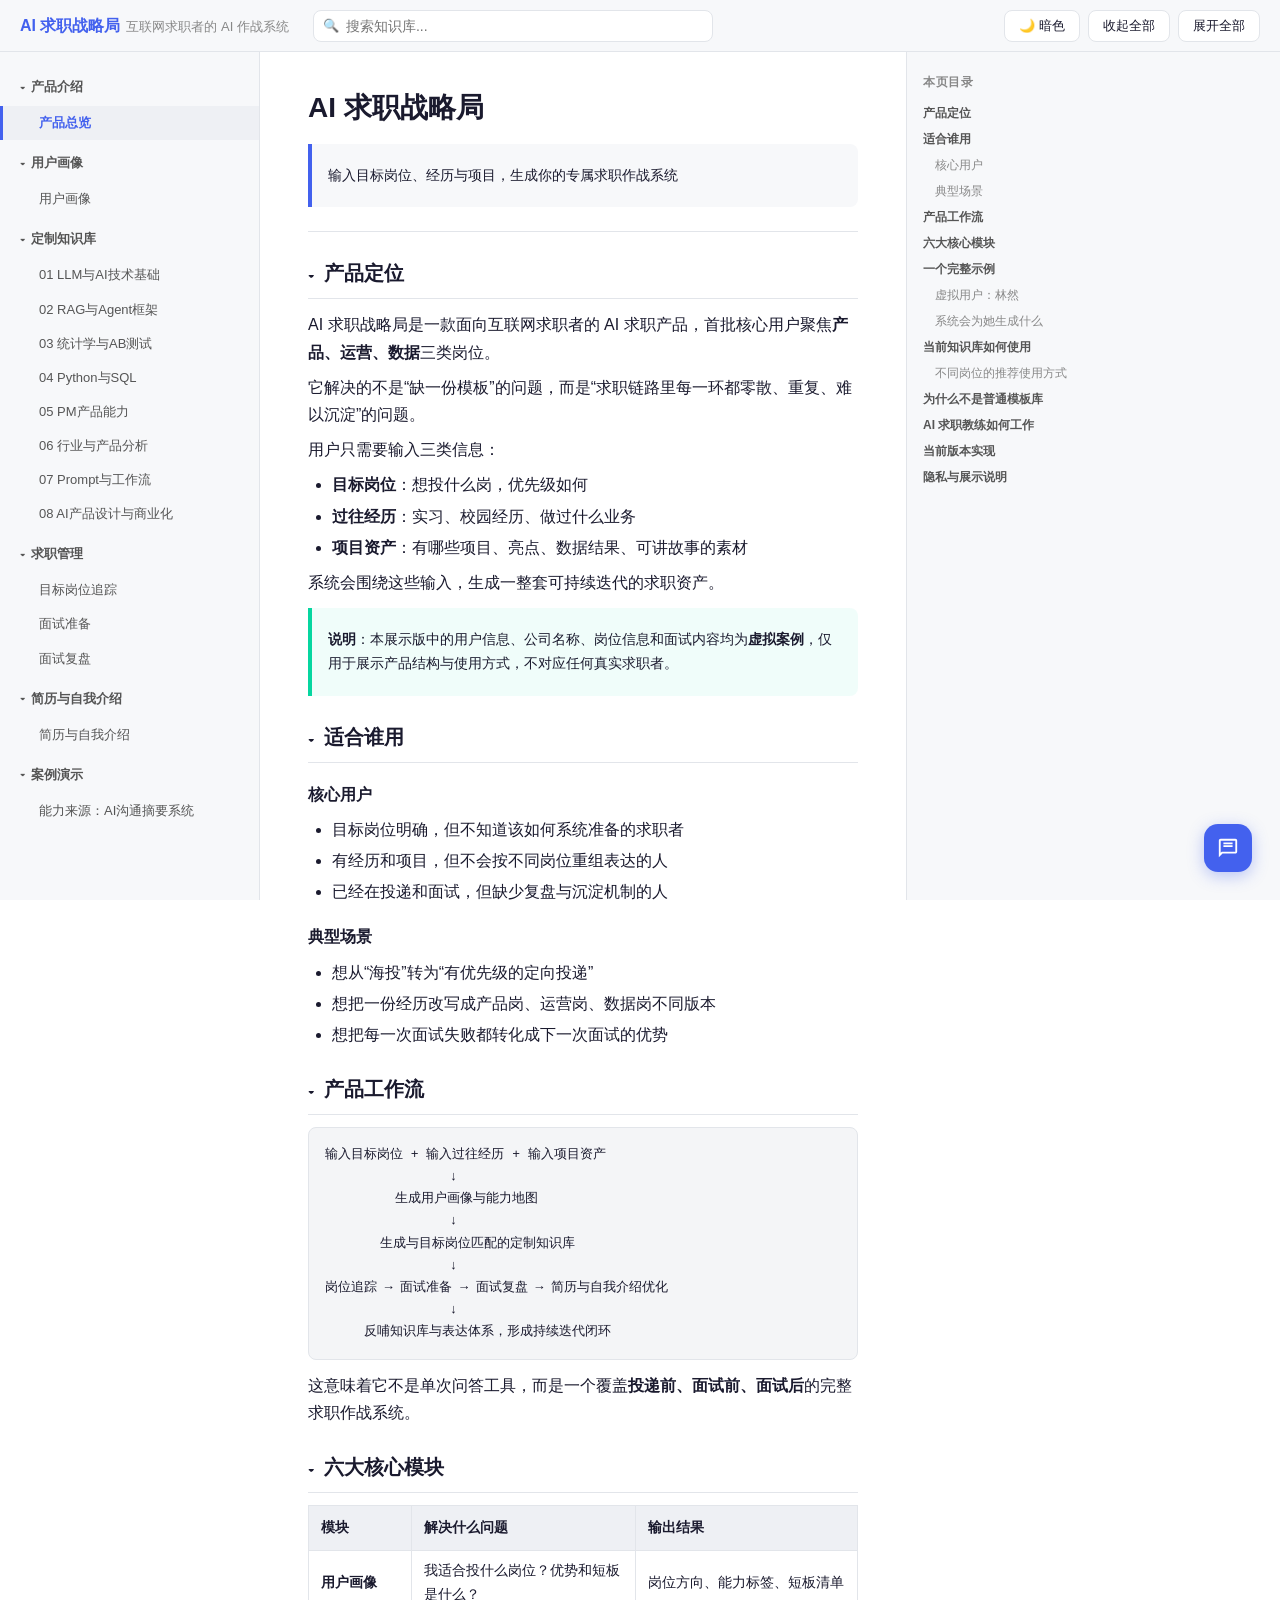
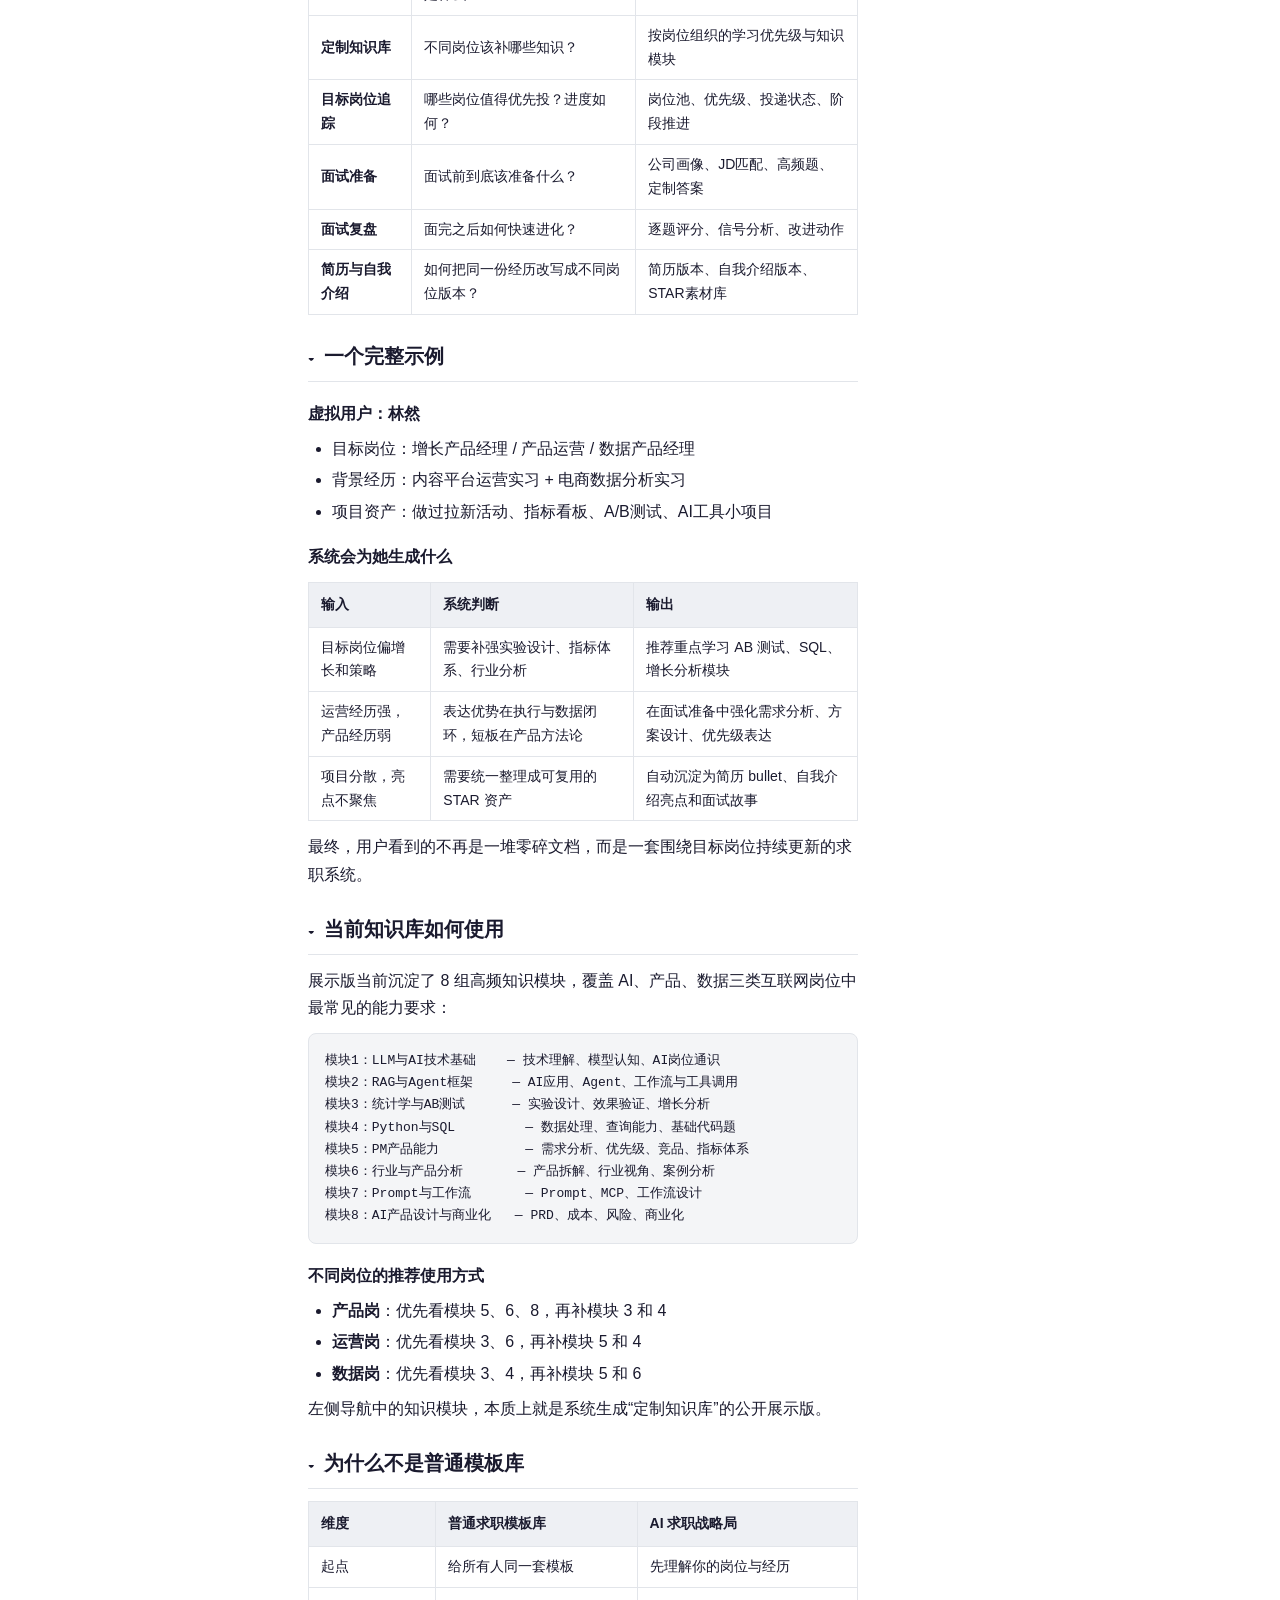
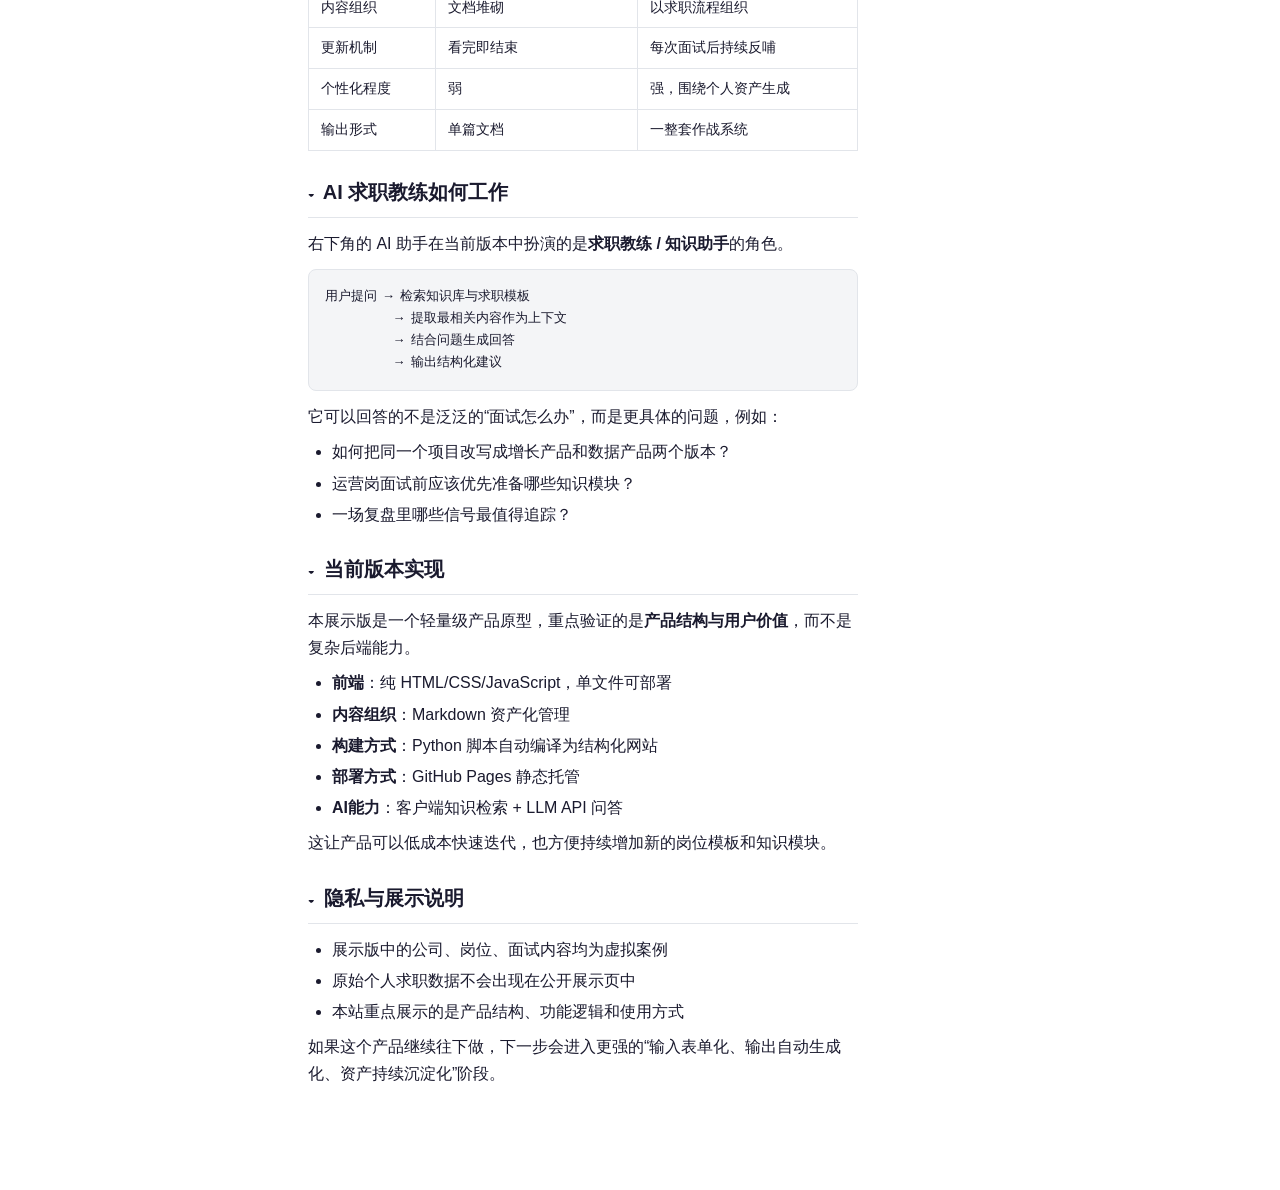
==== commit 303ddf96: "升级 demo 为求职产品站 Made-with: Cursor" ====
--- a/demo.html
+++ b/demo.html
@@ -3,7 +3,7 @@
 <head>
 <meta charset="UTF-8">
 <meta name="viewport" content="width=device-width,initial-scale=1">
-<title>AI PM 知识库和求职管理系统</title>
+<title>AI 求职战略局</title>
 <style>
 :root {
   --bg: #ffffff; --bg2: #f7f8fa; --bg3: #eef0f4;
@@ -63,12 +63,12 @@
 .nav-item:hover { color:var(--accent); background:var(--bg3); }
 .nav-item.active { color:var(--accent); border-left-color:var(--accent); background:var(--bg3); font-weight:600; }
 /* ── Right TOC ── */
-.toc { position:fixed; top:52px; right:0; bottom:0; width:220px; background:var(--bg2);
+.toc { position:fixed; top:52px; right:0; bottom:0; width:374px; background:var(--bg2);
   border-left:1px solid var(--border); overflow-y:auto; padding:12px 0; z-index:50; transition:background .3s; }
 .toc-header { padding:8px 16px; font-size:12px; font-weight:600; color:var(--text3); text-transform:uppercase; letter-spacing:.5px; }
 .toc-item { display:block; padding:4px 16px; font-size:12px; color:var(--text3); cursor:pointer;
   text-decoration:none; border-right:2px solid transparent; transition:all .15s; line-height:1.5;
-  overflow:hidden; text-overflow:ellipsis; white-space:nowrap; }
+  white-space:normal; word-break:break-word; overflow-wrap:anywhere; }
 .toc-item:hover { color:var(--accent); background:var(--bg3); }
 .toc-item.active { color:var(--accent); border-right-color:var(--accent); font-weight:600; }
 .toc-h2 { padding-left:16px; font-size:12px; font-weight:600; color:var(--text2); }
@@ -76,7 +76,7 @@
 .toc-h4 { padding-left:40px; font-size:11px; }
 .toc-empty { padding:16px; font-size:12px; color:var(--text3); text-align:center; }
 /* ── Main Content ── */
-.main { margin-left:var(--sidebar-w); margin-right:220px; margin-top:52px; padding:32px 48px 80px; max-width:960px; }
+.main { margin-left:var(--sidebar-w); margin-right:374px; margin-top:52px; padding:32px 48px 80px; max-width:960px; }
 .page { display:none; }
 .page.active { display:block; }
 h1 { font-size:28px; font-weight:700; margin-bottom:8px; color:var(--text); }
@@ -147,7 +147,7 @@
 <body>
 
 <div class="topbar">
-  <div class="topbar-title">AI PM 知识库和求职管理系统<span>Powered by Cursor · Vibe Coding</span></div>
+  <div class="topbar-title">AI 求职战略局<span>互联网求职者的 AI 作战系统</span></div>
   <div class="search-box">
     <input type="text" id="searchInput" placeholder="搜索知识库..." oninput="handleSearch(this.value)" onfocus="handleSearch(this.value)">
     <div class="search-results" id="searchResults"></div>
@@ -161,12 +161,17 @@
 
 <nav class="sidebar">
 <div class="nav-group">
-<div class="nav-group-title" onclick="toggleNavGroup(this)"><span class="nav-arrow">▾</span> 系统介绍</div>
+<div class="nav-group-title" onclick="toggleNavGroup(this)"><span class="nav-arrow">▾</span> 产品介绍</div>
 <div class="nav-group-items">
-<a class="nav-item" href="javascript:void(0)" data-page="readme" onclick="showPage('readme')">系统介绍</a>
+<a class="nav-item" href="javascript:void(0)" data-page="readme" onclick="showPage('readme')">产品总览</a>
 </div></div>
 <div class="nav-group">
-<div class="nav-group-title" onclick="toggleNavGroup(this)"><span class="nav-arrow">▾</span> 知识库</div>
+<div class="nav-group-title" onclick="toggleNavGroup(this)"><span class="nav-arrow">▾</span> 用户画像</div>
+<div class="nav-group-items">
+<a class="nav-item" href="javascript:void(0)" data-page="profile" onclick="showPage('profile')">用户画像</a>
+</div></div>
+<div class="nav-group">
+<div class="nav-group-title" onclick="toggleNavGroup(this)"><span class="nav-arrow">▾</span> 定制知识库</div>
 <div class="nav-group-items">
 <a class="nav-item" href="javascript:void(0)" data-page="m1" onclick="showPage('m1')">01 LLM与AI技术基础</a>
 <a class="nav-item" href="javascript:void(0)" data-page="m2" onclick="showPage('m2')">02 RAG与Agent框架</a>
@@ -178,26 +183,31 @@
 <a class="nav-item" href="javascript:void(0)" data-page="m8" onclick="showPage('m8')">08 AI产品设计与商业化</a>
 </div></div>
 <div class="nav-group">
-<div class="nav-group-title" onclick="toggleNavGroup(this)"><span class="nav-arrow">▾</span> 项目讲解</div>
+<div class="nav-group-title" onclick="toggleNavGroup(this)"><span class="nav-arrow">▾</span> 求职管理</div>
 <div class="nav-group-items">
-<a class="nav-item" href="javascript:void(0)" data-page="project" onclick="showPage('project')">AI沟通摘要系统 · 深度讲解</a>
+<a class="nav-item" href="javascript:void(0)" data-page="tracker" onclick="showPage('tracker')">目标岗位追踪</a>
+<a class="nav-item" href="javascript:void(0)" data-page="prep" onclick="showPage('prep')">面试准备</a>
+<a class="nav-item" href="javascript:void(0)" data-page="review" onclick="showPage('review')">面试复盘</a>
 </div></div>
 <div class="nav-group">
-<div class="nav-group-title" onclick="toggleNavGroup(this)"><span class="nav-arrow">▾</span> 求职管理</div>
+<div class="nav-group-title" onclick="toggleNavGroup(this)"><span class="nav-arrow">▾</span> 简历与自我介绍</div>
 <div class="nav-group-items">
-<a class="nav-item" href="javascript:void(0)" data-page="tracker" onclick="showPage('tracker')">岗位追踪表</a>
-<a class="nav-item" href="javascript:void(0)" data-page="prep" onclick="showPage('prep')">B公司·二面准备</a>
-<a class="nav-item" href="javascript:void(0)" data-page="review" onclick="showPage('review')">C公司·一面复盘</a>
+<a class="nav-item" href="javascript:void(0)" data-page="resume" onclick="showPage('resume')">简历与自我介绍</a>
+</div></div>
+<div class="nav-group">
+<div class="nav-group-title" onclick="toggleNavGroup(this)"><span class="nav-arrow">▾</span> 案例演示</div>
+<div class="nav-group-items">
+<a class="nav-item" href="javascript:void(0)" data-page="project" onclick="showPage('project')">能力来源：AI沟通摘要系统</a>
 </div></div>
 </nav>
 
 <main class="main">
 <div class="page" id="page-readme" data-raw="readme">
 
-<h1 id="readme-AI产品经理---知识库和求职管理系统">AI产品经理 · 知识库和求职管理系统</h1>
-
-
-<blockquote><p>基于Cursor + Vibe Coding搭建 | 全程零手写代码 | 部署在GitHub Pages</p></blockquote>
+<h1 id="readme-AI-求职战略局">AI 求职战略局</h1>
+
+
+<blockquote><p>输入目标岗位、经历与项目，生成你的专属求职作战系统</p></blockquote>
 
 
 <hr>
@@ -205,168 +215,379 @@
 
 
 <div class="section collapsible">
-<h2 id="readme-关于这个系统" class="section-toggle" onclick="toggleSection(this)"><span class="toggle-icon">▾</span> 关于这个系统</h2>
-<div class="section-body">
-
-
-<p>这是我用Cursor（AI编程IDE）通过纯自然语言对话搭建的个人知识库和求职管理系统。</p>
-
-
-<blockquote class="interview-template"><p><strong>说明</strong>：本系统&quot;求职管理&quot;板块中的公司名称、岗位信息及面试内容均为<strong>虚拟数据</strong>，用于展示系统的功能结构和使用方式。因个人真实求职信息涉及隐私，不便在展示版中公开，敬请理解。</p></blockquote>
-
-
-<h3 id="readme-系统架构">系统架构</h3>
-
-
-<pre><code>┌──────────────────────────────────────────────────────────────┐
-│                       知识管理系统                              │
-│                                                              │
-│  ┌──────────┐     ┌──────────────┐     ┌──────────────────┐  │
-│  │ Markdown  │ ──→ │ Python脚本   │ ──→ │ 单页HTML网站     │  │
-│  │ 知识文件  │     │ (build_page) │     │ (GitHub Pages)   │  │
-│  └──────────┘     └──────────────┘     └──────────────────┘  │
-│       ↑                                       ↓              │
-│  日常学习/复盘                          随时随地访问           │
-│  持续沉淀更新                          搜索/导航/暗色模式     │
-└──────────────────────────────────────────────────────────────┘</code></pre>
-
-
-<h3 id="readme-核心功能">核心功能</h3>
-
-
-<div class="table-wrap"><table><tr><th>功能</th><th>实现方式</th></tr><tr><td><strong>AI智能问答</strong></td><td>右下角对话框，基于知识库内容的RAG问答（支持DeepSeek/OpenAI）</td></tr><tr><td>知识库管理</td><td>20+ Markdown文件自动编译为结构化HTML</td></tr><tr><td>侧边栏导航</td><td>按分类分组，可折叠，记忆上次浏览位置</td></tr><tr><td>全文搜索</td><td>实时检索所有页面内容，高亮匹配</td></tr><tr><td>右侧目录</td><td>自动生成当前页面的目录锚点，滚动高亮</td></tr><tr><td>暗色模式</td><td>一键切换，自动记忆偏好</td></tr><tr><td>高亮标注</td><td>选中文本可做彩色高亮和加粗标记</td></tr><tr><td>可折叠章节</td><td>长文档按章节折叠/展开，提高浏览效率</td></tr><tr><td>一键部署</td><td>Python脚本生成 → GitHub Pages自动托管</td></tr></table></div>
-
-
-<h3 id="readme-AI助手工作原理">AI助手工作原理</h3>
-
-
-<pre><code>用户提问 → 知识库全文检索（关键词匹配+相关性排序）
-         → 提取Top3相关段落作为上下文
-         → 构造 System Prompt + Context + Question
-         → 调用LLM API（流式输出）
-         → 实时渲染回答</code></pre>
-
-
-<p>这是一个轻量级的<strong>客户端RAG方案</strong>——无需后端服务器，所有检索和API调用都在浏览器中完成，API Key安全存储在用户本地。</p>
-
-
-<h3 id="readme-技术实现">技术实现</h3>
-
-<ul>
-<li><strong>前端</strong>：纯HTML/CSS/JavaScript，无框架依赖，单文件部署</li>
-<li><strong>构建</strong>：Python脚本解析Markdown → 生成完整HTML（含导航/搜索/交互）</li>
-<li><strong>部署</strong>：GitHub Pages静态托管</li>
-<li><strong>开发方式</strong>：100% Vibe Coding — 通过与Cursor中的AI模型对话完成所有开发</li>
-</ul>
-
-<h3 id="readme-为什么不用飞书-Notion">为什么不用飞书/Notion</h3>
-
-
-<div class="table-wrap"><table><tr><th>维度</th><th>飞书/Notion</th><th>本系统</th></tr><tr><td>定制化</td><td>受限于平台功能</td><td>完全按需定制</td></tr><tr><td>数据所有权</td><td>存储在平台</td><td>自有GitHub仓库</td></tr><tr><td>分享方式</td><td>需要账号/权限</td><td>公开URL直接访问</td></tr><tr><td>AI集成深度</td><td>平台提供的AI功能</td><td>与AI对话直接修改系统本身</td></tr><tr><td>离线访问</td><td>依赖网络</td><td>HTML文件可本地打开</td></tr></table></div>
-
-
-</div></div><!-- /section -->
-
-
-
-<div class="section collapsible">
-<h2 id="readme-知识体系概览" class="section-toggle" onclick="toggleSection(this)"><span class="toggle-icon">▾</span> 知识体系概览</h2>
-<div class="section-body">
-
-
-<p>本系统目前沉淀了8大AI产品经理核心知识模块，覆盖从技术基础到产品能力到商业化的完整体系：</p>
-
-
-<pre><code>模块1：LLM与AI技术基础    — Transformer/训练范式/评估指标
-模块2：RAG与Agent框架     — 检索增强生成/Agent架构/工具调用
-模块3：统计学与AB测试      — 假设检验/实验设计/样本量计算
-模块4：Python与SQL         — 数据处理/查询优化/手撕代码
-模块5：PM产品能力           — 需求管理/竞品分析/数据驱动
-模块6：行业与产品分析       — 产品拆解/行业全景/分析模板
-模块7：Prompt与工作流       — 提示工程/MCP协议/工作流编排
-模块8：AI产品设计与商业化   — PRD/成本分析/伦理/技术选型</code></pre>
-
-
-<p>点击左侧导航栏即可查看各模块的详细内容。</p>
-
-
-</div></div><!-- /section -->
-
-
-
-<div class="section collapsible">
-<h2 id="readme-求职管理系统" class="section-toggle" onclick="toggleSection(this)"><span class="toggle-icon">▾</span> 求职管理系统</h2>
-<div class="section-body">
-
-
-<p>除了知识库之外，本系统的另一个核心模块是<strong>求职全流程管理</strong>——覆盖从岗位投递、面试准备到面试复盘的完整闭环。</p>
-
-
-<h3 id="readme-求职管理工作流">求职管理工作流</h3>
-
-
-<pre><code>发现岗位 → 岗位追踪表（录入+匹配度评估+梯队分类）
-    ↓
-收到面试 → 面试准备（AI辅助生成：公司分析+JD匹配+高频题+定制答案）
-    ↓
-面试结束 → 面试复盘（AI辅助分析：逐题评分+信号解读+通过概率+改进计划）
-    ↓
-持续迭代 → 知识库更新（将面试中暴露的短板补充到知识库对应模块）</code></pre>
-
-
-<h3 id="readme-三大功能模块">三大功能模块</h3>
-
-
-<h4 id="readme-1--岗位追踪表">1. 岗位追踪表</h4>
-
-
-<p>集中管理所有投递岗位的状态和进度：</p>
-
-
-<div class="table-wrap"><table><tr><th>功能</th><th>说明</th></tr><tr><td>投递进度总览</td><td>一张表看清所有岗位的一面/二面/HR面/Offer状态</td></tr><tr><td>匹配度评估</td><td>根据JD和个人经历计算匹配度百分比</td></tr><tr><td>梯队分类</td><td>按匹配度分为第一梯队（80%+）、第二梯队（70-80%）等，确定投递优先级</td></tr><tr><td>投递策略</td><td>基于匹配度和紧急程度制定行动计划</td></tr></table></div>
-
-
-<p><strong>使用方式</strong>：每次投递后更新状态，每次面试后更新进度，保持全局视角。</p>
-
-
-<h4 id="readme-2--面试准备-AI辅助生成-">2. 面试准备（AI辅助生成）</h4>
-
-
-<p>每收到一个面试邀请，系统会辅助生成一份完整的面试准备文档：</p>
-
-
-<div class="table-wrap"><table><tr><th>板块</th><th>内容</th><th>AI如何辅助</th></tr><tr><td>公司深度认知</td><td>公司画像、产品矩阵、融资阶段、核心客户</td><td>AI联网搜索公司信息并结构化整理</td></tr><tr><td>JD匹配分析</td><td>逐条匹配JD要求与个人经历，量化匹配度</td><td>AI基于简历和JD自动匹配，识别短板</td></tr><tr><td>高频面试题</td><td>10+道针对该岗位的高概率面试题</td><td>AI结合JD、公司背景和个人经历定制答案</td></tr><tr><td>定制自我介绍</td><td>针对该公司/岗位优化的自我介绍版本</td><td>AI根据匹配点自动调整重点</td></tr><tr><td>面试前检查清单</td><td>需要准备的事项清单</td><td>标准模板+岗位定制项</td></tr></table></div>
-
-
-<p><strong>核心价值</strong>：每道面试题的答案都不是泛泛的模板，而是<strong>结合我的三段实习经历（时代天使AI产品+得物数据分析+蔚来AB测试）量身定制</strong>的。</p>
-
-
-<h4 id="readme-3--面试复盘-AI辅助分析-">3. 面试复盘（AI辅助分析）</h4>
-
-
-<p>每次面试结束后，将面试录音转写文本输入系统，AI会生成结构化的复盘报告：</p>
-
-
-<div class="table-wrap"><table><tr><th>板块</th><th>内容</th><th>价值</th></tr><tr><td>面试流程还原</td><td>按阶段拆分面试流程，标注时间占比</td><td>了解面试官的考察重点分布</td></tr><tr><td>逐题评分</td><td>每道题1-5星评分，分析优缺点</td><td>精确定位哪些回答好、哪些需要改进</td></tr><tr><td>面试官信号分析</td><td>解读积极/消极信号（语言、行为、追问深度）</td><td>判断面试官的态度和关注点</td></tr><tr><td>通过概率评估</td><td>基于表现综合评估通过概率</td><td>理性预期，合理安排精力</td></tr><tr><td>行动计划</td><td>具体的改进措施和后续准备</td><td>每次面试都是成长机会</td></tr></table></div>
-
-
-<p><strong>核心价值</strong>：面试不再是&quot;面完就忘&quot;，而是形成<strong>&quot;面试→复盘→知识库更新→下次面试表现更好&quot;的正向循环</strong>。</p>
-
-
-<h3 id="readme-数据驱动的求职决策">数据驱动的求职决策</h3>
-
-
-<p>通过系统性地记录和分析，可以发现一些规律性的洞察：</p>
-
-
-<pre><code>示例洞察：
-- 项目经历回答的评分普遍4-5星 → 核心武器，继续深化
-- AI行业认知类问题评分偏低 → 短板，优先补强知识库模块2和模块7
-- 填充词（&quot;呃/嗯/就是&quot;）在多场面试复盘中被反复提到 → 需要刻意练习
-- 自我介绍控制在1.5分钟最佳 → 固化为标准版本</code></pre>
-
-
-<blockquote class="interview-template"><p><strong>说明</strong>：本展示版中&quot;求职管理&quot;板块使用虚拟数据（A/B/C公司），用于展示系统的功能结构和使用方式。实际使用中，每个公司都有真实的深度分析和定制化的面试准备。</p></blockquote>
+<h2 id="readme-产品定位" class="section-toggle" onclick="toggleSection(this)"><span class="toggle-icon">▾</span> 产品定位</h2>
+<div class="section-body">
+
+
+<p>AI 求职战略局是一款面向互联网求职者的 AI 求职产品，首批核心用户聚焦<strong>产品、运营、数据</strong>三类岗位。</p>
+
+
+<p>它解决的不是“缺一份模板”的问题，而是“求职链路里每一环都零散、重复、难以沉淀”的问题。</p>
+
+
+<p>用户只需要输入三类信息：</p>
+
+<ul>
+<li><strong>目标岗位</strong>：想投什么岗，优先级如何</li>
+<li><strong>过往经历</strong>：实习、校园经历、做过什么业务</li>
+<li><strong>项目资产</strong>：有哪些项目、亮点、数据结果、可讲故事的素材</li>
+</ul>
+
+<p>系统会围绕这些输入，生成一整套可持续迭代的求职资产。</p>
+
+
+<blockquote class="interview-template"><p><strong>说明</strong>：本展示版中的用户信息、公司名称、岗位信息和面试内容均为<strong>虚拟案例</strong>，仅用于展示产品结构与使用方式，不对应任何真实求职者。</p></blockquote>
+
+
+</div></div><!-- /section -->
+<div class="section collapsible">
+<h2 id="readme-适合谁用" class="section-toggle" onclick="toggleSection(this)"><span class="toggle-icon">▾</span> 适合谁用</h2>
+<div class="section-body">
+
+
+<h3 id="readme-核心用户">核心用户</h3>
+
+<ul>
+<li>目标岗位明确，但不知道该如何系统准备的求职者</li>
+<li>有经历和项目，但不会按不同岗位重组表达的人</li>
+<li>已经在投递和面试，但缺少复盘与沉淀机制的人</li>
+</ul>
+
+<h3 id="readme-典型场景">典型场景</h3>
+
+<ul>
+<li>想从“海投”转为“有优先级的定向投递”</li>
+<li>想把一份经历改写成产品岗、运营岗、数据岗不同版本</li>
+<li>想把每一次面试失败都转化成下一次面试的优势</li>
+</ul>
+
+</div></div><!-- /section -->
+<div class="section collapsible">
+<h2 id="readme-产品工作流" class="section-toggle" onclick="toggleSection(this)"><span class="toggle-icon">▾</span> 产品工作流</h2>
+<div class="section-body">
+
+
+<pre><code>输入目标岗位 + 输入过往经历 + 输入项目资产
+                ↓
+         生成用户画像与能力地图
+                ↓
+       生成与目标岗位匹配的定制知识库
+                ↓
+岗位追踪 → 面试准备 → 面试复盘 → 简历与自我介绍优化
+                ↓
+     反哺知识库与表达体系，形成持续迭代闭环</code></pre>
+
+
+<p>这意味着它不是单次问答工具，而是一个覆盖<strong>投递前、面试前、面试后</strong>的完整求职作战系统。</p>
+
+
+</div></div><!-- /section -->
+<div class="section collapsible">
+<h2 id="readme-六大核心模块" class="section-toggle" onclick="toggleSection(this)"><span class="toggle-icon">▾</span> 六大核心模块</h2>
+<div class="section-body">
+
+
+<div class="table-wrap"><table><tr><th>模块</th><th>解决什么问题</th><th>输出结果</th></tr><tr><td><strong>用户画像</strong></td><td>我适合投什么岗位？优势和短板是什么？</td><td>岗位方向、能力标签、短板清单</td></tr><tr><td><strong>定制知识库</strong></td><td>不同岗位该补哪些知识？</td><td>按岗位组织的学习优先级与知识模块</td></tr><tr><td><strong>目标岗位追踪</strong></td><td>哪些岗位值得优先投？进度如何？</td><td>岗位池、优先级、投递状态、阶段推进</td></tr><tr><td><strong>面试准备</strong></td><td>面试前到底该准备什么？</td><td>公司画像、JD匹配、高频题、定制答案</td></tr><tr><td><strong>面试复盘</strong></td><td>面完之后如何快速进化？</td><td>逐题评分、信号分析、改进动作</td></tr><tr><td><strong>简历与自我介绍</strong></td><td>如何把同一份经历改写成不同岗位版本？</td><td>简历版本、自我介绍版本、STAR素材库</td></tr></table></div>
+
+
+</div></div><!-- /section -->
+<div class="section collapsible">
+<h2 id="readme-一个完整示例" class="section-toggle" onclick="toggleSection(this)"><span class="toggle-icon">▾</span> 一个完整示例</h2>
+<div class="section-body">
+
+
+<h3 id="readme-虚拟用户-林然">虚拟用户：林然</h3>
+
+<ul>
+<li>目标岗位：增长产品经理 / 产品运营 / 数据产品经理</li>
+<li>背景经历：内容平台运营实习 + 电商数据分析实习</li>
+<li>项目资产：做过拉新活动、指标看板、A/B测试、AI工具小项目</li>
+</ul>
+
+<h3 id="readme-系统会为她生成什么">系统会为她生成什么</h3>
+
+
+<div class="table-wrap"><table><tr><th>输入</th><th>系统判断</th><th>输出</th></tr><tr><td>目标岗位偏增长和策略</td><td>需要补强实验设计、指标体系、行业分析</td><td>推荐重点学习 AB 测试、SQL、增长分析模块</td></tr><tr><td>运营经历强，产品经历弱</td><td>表达优势在执行与数据闭环，短板在产品方法论</td><td>在面试准备中强化需求分析、方案设计、优先级表达</td></tr><tr><td>项目分散，亮点不聚焦</td><td>需要统一整理成可复用的 STAR 资产</td><td>自动沉淀为简历 bullet、自我介绍亮点和面试故事</td></tr></table></div>
+
+
+<p>最终，用户看到的不再是一堆零碎文档，而是一套围绕目标岗位持续更新的求职系统。</p>
+
+
+</div></div><!-- /section -->
+<div class="section collapsible">
+<h2 id="readme-当前知识库如何使用" class="section-toggle" onclick="toggleSection(this)"><span class="toggle-icon">▾</span> 当前知识库如何使用</h2>
+<div class="section-body">
+
+
+<p>展示版当前沉淀了 8 组高频知识模块，覆盖 AI、产品、数据三类互联网岗位中最常见的能力要求：</p>
+
+
+<pre><code>模块1：LLM与AI技术基础    — 技术理解、模型认知、AI岗位通识
+模块2：RAG与Agent框架     — AI应用、Agent、工作流与工具调用
+模块3：统计学与AB测试      — 实验设计、效果验证、增长分析
+模块4：Python与SQL         — 数据处理、查询能力、基础代码题
+模块5：PM产品能力           — 需求分析、优先级、竞品、指标体系
+模块6：行业与产品分析       — 产品拆解、行业视角、案例分析
+模块7：Prompt与工作流       — Prompt、MCP、工作流设计
+模块8：AI产品设计与商业化   — PRD、成本、风险、商业化</code></pre>
+
+
+<h3 id="readme-不同岗位的推荐使用方式">不同岗位的推荐使用方式</h3>
+
+<ul>
+<li><strong>产品岗</strong>：优先看模块 5、6、8，再补模块 3 和 4</li>
+<li><strong>运营岗</strong>：优先看模块 3、6，再补模块 5 和 4</li>
+<li><strong>数据岗</strong>：优先看模块 3、4，再补模块 5 和 6</li>
+</ul>
+
+<p>左侧导航中的知识模块，本质上就是系统生成“定制知识库”的公开展示版。</p>
+
+
+</div></div><!-- /section -->
+<div class="section collapsible">
+<h2 id="readme-为什么不是普通模板库" class="section-toggle" onclick="toggleSection(this)"><span class="toggle-icon">▾</span> 为什么不是普通模板库</h2>
+<div class="section-body">
+
+
+<div class="table-wrap"><table><tr><th>维度</th><th>普通求职模板库</th><th>AI 求职战略局</th></tr><tr><td>起点</td><td>给所有人同一套模板</td><td>先理解你的岗位与经历</td></tr><tr><td>内容组织</td><td>文档堆砌</td><td>以求职流程组织</td></tr><tr><td>更新机制</td><td>看完即结束</td><td>每次面试后持续反哺</td></tr><tr><td>个性化程度</td><td>弱</td><td>强，围绕个人资产生成</td></tr><tr><td>输出形式</td><td>单篇文档</td><td>一整套作战系统</td></tr></table></div>
+
+
+</div></div><!-- /section -->
+<div class="section collapsible">
+<h2 id="readme-AI-求职教练如何工作" class="section-toggle" onclick="toggleSection(this)"><span class="toggle-icon">▾</span> AI 求职教练如何工作</h2>
+<div class="section-body">
+
+
+<p>右下角的 AI 助手在当前版本中扮演的是<strong>求职教练 / 知识助手</strong>的角色。</p>
+
+
+<pre><code>用户提问 → 检索知识库与求职模板
+         → 提取最相关内容作为上下文
+         → 结合问题生成回答
+         → 输出结构化建议</code></pre>
+
+
+<p>它可以回答的不是泛泛的“面试怎么办”，而是更具体的问题，例如：</p>
+
+<ul>
+<li>如何把同一个项目改写成增长产品和数据产品两个版本？</li>
+<li>运营岗面试前应该优先准备哪些知识模块？</li>
+<li>一场复盘里哪些信号最值得追踪？</li>
+</ul>
+
+</div></div><!-- /section -->
+<div class="section collapsible">
+<h2 id="readme-当前版本实现" class="section-toggle" onclick="toggleSection(this)"><span class="toggle-icon">▾</span> 当前版本实现</h2>
+<div class="section-body">
+
+
+<p>本展示版是一个轻量级产品原型，重点验证的是<strong>产品结构与用户价值</strong>，而不是复杂后端能力。</p>
+
+<ul>
+<li><strong>前端</strong>：纯 HTML/CSS/JavaScript，单文件可部署</li>
+<li><strong>内容组织</strong>：Markdown 资产化管理</li>
+<li><strong>构建方式</strong>：Python 脚本自动编译为结构化网站</li>
+<li><strong>部署方式</strong>：GitHub Pages 静态托管</li>
+<li><strong>AI能力</strong>：客户端知识检索 + LLM API 问答</li>
+</ul>
+
+<p>这让产品可以低成本快速迭代，也方便持续增加新的岗位模板和知识模块。</p>
+
+
+</div></div><!-- /section -->
+<div class="section collapsible">
+<h2 id="readme-隐私与展示说明" class="section-toggle" onclick="toggleSection(this)"><span class="toggle-icon">▾</span> 隐私与展示说明</h2>
+<div class="section-body">
+
+<ul>
+<li>展示版中的公司、岗位、面试内容均为虚拟案例</li>
+<li>原始个人求职数据不会出现在公开展示页中</li>
+<li>本站重点展示的是产品结构、功能逻辑和使用方式</li>
+</ul>
+
+<p>如果这个产品继续往下做，下一步会进入更强的“输入表单化、输出自动生成化、资产持续沉淀化”阶段。</p>
+
+
+</div></div><!-- /section -->
+</div>
+<div class="page" id="page-profile" data-raw="profile">
+
+<h1 id="profile-用户画像">用户画像</h1>
+
+
+<blockquote><p>这是 AI 求职战略局的起点页：先理解用户，再生成后续所有求职资产。</p></blockquote>
+
+
+<hr>
+
+
+
+<div class="section collapsible">
+<h2 id="profile-这个模块解决什么问题" class="section-toggle" onclick="toggleSection(this)"><span class="toggle-icon">▾</span> 这个模块解决什么问题</h2>
+<div class="section-body">
+
+
+<p>很多求职者的问题不是“没有资料”，而是：</p>
+
+<ul>
+<li>不知道自己到底更适合投什么岗位</li>
+<li>有很多经历，但不会提炼成统一的能力标签</li>
+<li>知道自己有短板，却不知道该优先补什么</li>
+</ul>
+
+<p>用户画像模块的作用，就是把零散信息整理成可被系统持续复用的结构化输入。</p>
+
+
+</div></div><!-- /section -->
+<div class="section collapsible">
+<h2 id="profile-系统采集哪些输入" class="section-toggle" onclick="toggleSection(this)"><span class="toggle-icon">▾</span> 系统采集哪些输入</h2>
+<div class="section-body">
+
+
+<h3 id="profile-1--目标岗位">1. 目标岗位</h3>
+
+
+<div class="table-wrap"><table><tr><th>输入项</th><th>示例</th></tr><tr><td>目标岗位</td><td>增长产品经理 / 产品运营 / 数据产品经理</td></tr><tr><td>目标行业</td><td>内容平台 / 电商 / 本地生活</td></tr><tr><td>优先级</td><td>第一志愿、第二志愿、保底方向</td></tr><tr><td>目标城市</td><td>北京 / 上海 / 杭州</td></tr></table></div>
+
+
+<h3 id="profile-2--过往经历">2. 过往经历</h3>
+
+
+<div class="table-wrap"><table><tr><th>输入项</th><th>示例</th></tr><tr><td>实习经历</td><td>内容平台运营、电商数据分析</td></tr><tr><td>校园经历</td><td>社团项目、竞赛、课程研究</td></tr><tr><td>技能栈</td><td>SQL、Excel、A/B测试、用户研究、PRD</td></tr><tr><td>产出结果</td><td>拉新提升、转化优化、看板搭建、流程优化</td></tr></table></div>
+
+
+<h3 id="profile-3--项目资产">3. 项目资产</h3>
+
+
+<div class="table-wrap"><table><tr><th>输入项</th><th>示例</th></tr><tr><td>项目名称</td><td>新用户拉新活动、商家数据看板、AI 面试助手</td></tr><tr><td>项目角色</td><td>方案设计、执行推进、数据分析、复盘总结</td></tr><tr><td>核心亮点</td><td>指标提升、流程优化、跨团队协作、MVP验证</td></tr><tr><td>可讲故事素材</td><td>冲突、决策、难点、结果、复盘</td></tr></table></div>
+
+
+</div></div><!-- /section -->
+
+
+
+<div class="section collapsible">
+<h2 id="profile-虚拟用户示例" class="section-toggle" onclick="toggleSection(this)"><span class="toggle-icon">▾</span> 虚拟用户示例</h2>
+<div class="section-body">
+
+
+<h3 id="profile-用户-林然">用户：林然</h3>
+
+
+<div class="table-wrap"><table><tr><th>维度</th><th>内容</th></tr><tr><td>当前身份</td><td>26届互联网求职者</td></tr><tr><td>目标岗位</td><td>增长产品经理、产品运营、数据产品经理</td></tr><tr><td>优势经历</td><td>做过内容活动运营、搭过业务看板、参与过 A/B 测试</td></tr><tr><td>核心项目</td><td>拉新活动复盘、指标监控体系、AI 工具原型</td></tr><tr><td>主要短板</td><td>产品方法论表达偏弱，项目亮点分散，行业分析不成体系</td></tr></table></div>
+
+
+</div></div><!-- /section -->
+<div class="section collapsible">
+<h2 id="profile-系统如何生成结构化画像" class="section-toggle" onclick="toggleSection(this)"><span class="toggle-icon">▾</span> 系统如何生成结构化画像</h2>
+<div class="section-body">
+
+
+<h3 id="profile-1--能力标签">1. 能力标签</h3>
+
+
+<p>系统会把经历拆成可以直接用于求职表达的标签：</p>
+
+
+<div class="table-wrap"><table><tr><th>能力维度</th><th>识别结果</th></tr><tr><td>数据能力</td><td>强：会做指标拆解、看板、SQL 和实验分析</td></tr><tr><td>运营能力</td><td>强：有活动推进、内容增长、执行闭环经验</td></tr><tr><td>产品能力</td><td>中：有一定方案设计意识，但缺少系统表达</td></tr><tr><td>AI认知</td><td>中：了解 AI 工具和基础应用，但需要补强深度</td></tr></table></div>
+
+
+<h3 id="profile-2--岗位匹配判断">2. 岗位匹配判断</h3>
+
+
+<div class="table-wrap"><table><tr><th>岗位方向</th><th>匹配度</th><th>理由</th></tr><tr><td>增长产品经理</td><td>88%</td><td>数据和增长能力强，适合补强产品表达后冲刺</td></tr><tr><td>产品运营</td><td>90%</td><td>执行与数据闭环优势明显，转化门槛低</td></tr><tr><td>数据产品经理</td><td>82%</td><td>数据分析和指标意识较好，但需增强产品化叙事</td></tr></table></div>
+
+
+<h3 id="profile-3--短板识别">3. 短板识别</h3>
+
+
+<p>系统不会只说“你还不错”，而是输出具体短板：</p>
+
+<ul>
+<li>项目表述偏执行，缺少“为什么这么做”的产品判断</li>
+<li>自我介绍亮点分散，没有形成一个统一的记忆点</li>
+<li>行业分析与岗位认知储备不足，容易在追问中失分</li>
+<li>同一项目没有形成产品岗、运营岗、数据岗三个版本</li>
+</ul>
+
+</div></div><!-- /section -->
+
+
+
+<div class="section collapsible">
+<h2 id="profile-画像如何驱动后续模块" class="section-toggle" onclick="toggleSection(this)"><span class="toggle-icon">▾</span> 画像如何驱动后续模块</h2>
+<div class="section-body">
+
+
+<pre><code>用户画像
+  ↓
+定制知识库：决定先学什么、补什么
+  ↓
+岗位追踪：决定先投什么、不投什么
+  ↓
+面试准备：决定每场面试强调哪些优势
+  ↓
+简历与自我介绍：决定同一经历如何改写
+  ↓
+面试复盘：把暴露出的新短板反哺回画像</code></pre>
+
+
+</div></div><!-- /section -->
+<div class="section collapsible">
+<h2 id="profile-生成结果示例" class="section-toggle" onclick="toggleSection(this)"><span class="toggle-icon">▾</span> 生成结果示例</h2>
+<div class="section-body">
+
+
+<h3 id="profile-系统给林然的建议">系统给林然的建议</h3>
+
+
+<h4 id="profile-岗位策略">岗位策略</h4>
+
+<ul>
+<li>主投：增长产品经理、产品运营</li>
+<li>次投：数据产品经理</li>
+<li>暂缓：纯算法、纯研发、高门槛商业分析岗</li>
+</ul>
+
+<h4 id="profile-知识补强优先级">知识补强优先级</h4>
+
+<ol>
+<li>需求分析、优先级、竞品与方案设计</li>
+<li>行业分析与岗位认知</li>
+<li>自我介绍和 STAR 故事结构</li>
+<li>SQL 与 A/B 测试保持手感</li>
+</ol>
+
+<h4 id="profile-表达策略">表达策略</h4>
+
+<ul>
+<li>把“执行了什么”升级成“发现了什么问题、怎么判断、为什么这样做”</li>
+<li>每个项目都要补齐目标、方案、指标、结果、复盘五要素</li>
+<li>增长岗强调数据闭环，产品岗强调方案判断，数据岗强调指标与分析深度</li>
+</ul>
+
+</div></div><!-- /section -->
+
+
+
+<div class="section collapsible">
+<h2 id="profile-这个模块的产品价值" class="section-toggle" onclick="toggleSection(this)"><span class="toggle-icon">▾</span> 这个模块的产品价值</h2>
+<div class="section-body">
+
+
+<p>用户画像不是“做一张档案卡”这么简单，它是整个系统的<strong>路由层</strong>。</p>
+
+
+<p>它决定：</p>
+
+<ul>
+<li>知识库该怎么定制</li>
+<li>岗位追踪该怎么排序</li>
+<li>面试准备该突出哪些经历</li>
+<li>简历与自我介绍该怎么改写</li>
+</ul>
+
+<p>没有用户画像，后续模块只能输出通用模板；有了用户画像，后续模块才会真正个性化。</p>
 
 
 </div></div><!-- /section -->
@@ -2875,6 +3096,823 @@
 
 
 </div>
+<div class="page" id="page-tracker" data-raw="tracker">
+
+<h1 id="tracker-目标岗位追踪">目标岗位追踪</h1>
+
+
+<blockquote><p>这是 AI 求职战略局里的“求职 CRM”，用于管理岗位池、判断优先级、追踪进度和安排动作。</p></blockquote>
+
+
+<hr>
+
+
+
+<div class="section collapsible">
+<h2 id="tracker-这个模块解决什么问题" class="section-toggle" onclick="toggleSection(this)"><span class="toggle-icon">▾</span> 这个模块解决什么问题</h2>
+<div class="section-body">
+
+
+<p>很多求职者的问题不是投得少，而是：</p>
+
+<ul>
+<li>不知道哪些岗位更值得先投</li>
+<li>投递后没有统一进度管理</li>
+<li>只看公司名，不看岗位匹配度</li>
+<li>面试和投递节奏混乱，容易顾此失彼</li>
+</ul>
+
+<p>岗位追踪模块的作用，就是把“投什么、什么时候投、投完做什么”都放进同一套系统里管理。</p>
+
+
+</div></div><!-- /section -->
+<div class="section collapsible">
+<h2 id="tracker-系统会记录哪些字段" class="section-toggle" onclick="toggleSection(this)"><span class="toggle-icon">▾</span> 系统会记录哪些字段</h2>
+<div class="section-body">
+
+
+<div class="table-wrap"><table><tr><th>字段</th><th>作用</th></tr><tr><td>公司 / 岗位</td><td>记录目标机会</td></tr><tr><td>岗位方向</td><td>产品 / 运营 / 数据</td></tr><tr><td>匹配度</td><td>结合用户画像和 JD 生成匹配评分</td></tr><tr><td>当前状态</td><td>待投递、已投递、约面、面试中、Offer、淘汰</td></tr><tr><td>当前轮次</td><td>一面、二面、HR面、Offer沟通</td></tr><tr><td>优先级</td><td>立即推进、持续跟进、观察、放弃</td></tr><tr><td>备注</td><td>JD关键词、风险点、下一步动作</td></tr></table></div>
+
+
+</div></div><!-- /section -->
+
+
+
+<div class="section collapsible">
+<h2 id="tracker-示例-林然的岗位池" class="section-toggle" onclick="toggleSection(this)"><span class="toggle-icon">▾</span> 示例：林然的岗位池</h2>
+<div class="section-body">
+
+
+<blockquote><p>最后更新：2026年3月</p></blockquote>
+
+<blockquote class="interview-template"><p>总岗位数：9 | 立即推进：3 | 面试中：2 | 待投递：3 | Offer：1</p></blockquote>
+
+
+<h3 id="tracker-投递进度总览">投递进度总览</h3>
+
+
+<div class="table-wrap"><table><tr><th>#</th><th>公司</th><th>岗位</th><th>方向</th><th>匹配度</th><th>状态</th><th>当前轮次</th><th>下一步动作</th></tr><tr><td>1</td><td>A公司</td><td>增长产品经理</td><td>产品</td><td>91%</td><td>面试中</td><td>二面</td><td>完成面试准备</td></tr><tr><td>2</td><td>B公司</td><td>产品运营</td><td>运营</td><td>89%</td><td>已约面</td><td>一面</td><td>整理自我介绍</td></tr><tr><td>3</td><td>C公司</td><td>数据产品经理</td><td>数据</td><td>86%</td><td>待投递</td><td>-</td><td>优化简历版本</td></tr><tr><td>4</td><td>D公司</td><td>商业化产品经理</td><td>产品</td><td>82%</td><td>待投递</td><td>-</td><td>补充行业认知</td></tr><tr><td>5</td><td>E公司</td><td>增长运营</td><td>运营</td><td>80%</td><td>已投递</td><td>-</td><td>等待反馈</td></tr><tr><td>6</td><td>F公司</td><td>数据分析师</td><td>数据</td><td>78%</td><td>待投递</td><td>-</td><td>补充案例表达</td></tr><tr><td>7</td><td>G公司</td><td>用户运营</td><td>运营</td><td>76%</td><td>已投递</td><td>-</td><td>跟进 HR</td></tr><tr><td>8</td><td>H公司</td><td>AI产品经理</td><td>产品</td><td>74%</td><td>淘汰</td><td>一面未通过</td><td>复盘并沉淀短板</td></tr><tr><td>9</td><td>I公司</td><td>商家运营</td><td>运营</td><td>70%</td><td>观察</td><td>-</td><td>暂不优先</td></tr></table></div>
+
+
+</div></div><!-- /section -->
+<div class="section collapsible">
+<h2 id="tracker-系统如何做优先级判断" class="section-toggle" onclick="toggleSection(this)"><span class="toggle-icon">▾</span> 系统如何做优先级判断</h2>
+<div class="section-body">
+
+
+<h3 id="tracker-1--匹配度">1. 匹配度</h3>
+
+
+<p>系统会参考以下信息综合判断：</p>
+
+<ul>
+<li>目标岗位和用户画像是否匹配</li>
+<li>用户已有经历是否能支撑该岗位表达</li>
+<li>当前知识短板是否能在短时间补齐</li>
+<li>公司与岗位的投入产出比是否合理</li>
+</ul>
+
+<h3 id="tracker-2--梯队分层">2. 梯队分层</h3>
+
+
+<div class="table-wrap"><table><tr><th>梯队</th><th>定义</th><th>建议动作</th></tr><tr><td>第一梯队</td><td>匹配度 85% 以上</td><td>优先投递，重点准备</td></tr><tr><td>第二梯队</td><td>匹配度 75%-84%</td><td>有选择地投，边投边补</td></tr><tr><td>第三梯队</td><td>匹配度 75% 以下</td><td>作为补充机会，不投入过多时间</td></tr></table></div>
+
+
+<h3 id="tracker-3--风险判断">3. 风险判断</h3>
+
+
+<p>除了匹配度，系统还会提醒隐藏风险：</p>
+
+<ul>
+<li>岗位描述很好，但经历不容易讲圆</li>
+<li>公司方向匹配，但岗位技能要求偏重技术</li>
+<li>当前手上已有高优先级面试，不适合分散精力</li>
+</ul>
+
+</div></div><!-- /section -->
+
+
+
+<div class="section collapsible">
+<h2 id="tracker-示例洞察" class="section-toggle" onclick="toggleSection(this)"><span class="toggle-icon">▾</span> 示例洞察</h2>
+<div class="section-body">
+
+
+<h3 id="tracker-梯队分布">梯队分布</h3>
+
+
+<div class="table-wrap"><table><tr><th>梯队</th><th>岗位</th><th>结论</th></tr><tr><td>第一梯队</td><td>A公司增长产品、B公司产品运营、C公司数据产品</td><td>立即推进</td></tr><tr><td>第二梯队</td><td>D公司商业化产品、E公司增长运营、F公司数据分析</td><td>结合时间窗口推进</td></tr><tr><td>第三梯队</td><td>G公司用户运营、I公司商家运营</td><td>保留但不优先</td></tr></table></div>
+
+
+<h3 id="tracker-系统给出的策略建议">系统给出的策略建议</h3>
+
+
+<pre><code>当前最值得投入的不是“继续海投”，而是：
+1. 先拿下 A、B 两场面试
+2. 为 C 公司准备一份更偏数据产品的简历版本
+3. 把 H 公司一面失败的原因沉淀到知识库和自我介绍里</code></pre>
+
+
+</div></div><!-- /section -->
+
+
+
+<div class="section collapsible">
+<h2 id="tracker-这个模块如何帮助用户" class="section-toggle" onclick="toggleSection(this)"><span class="toggle-icon">▾</span> 这个模块如何帮助用户</h2>
+<div class="section-body">
+
+
+<div class="table-wrap"><table><tr><th>产品能力</th><th>体现方式</th></tr><tr><td>全局视角</td><td>一张表看清全部岗位和状态</td></tr><tr><td>节奏管理</td><td>明确每个岗位下一步动作</td></tr><tr><td>优先级决策</td><td>不再凭感觉决定先投哪个</td></tr><tr><td>资源分配</td><td>把时间投入最有胜率的机会</td></tr><tr><td>复盘闭环</td><td>把失败岗位转化为下一轮改进依据</td></tr></table></div>
+
+
+</div></div><!-- /section -->
+<div class="section collapsible">
+<h2 id="tracker-推荐使用节奏" class="section-toggle" onclick="toggleSection(this)"><span class="toggle-icon">▾</span> 推荐使用节奏</h2>
+<div class="section-body">
+
+<ol>
+<li>每周统一更新一次岗位池</li>
+<li>每次收到面试邀请，立刻把状态切换为“约面/面试中”</li>
+<li>每次面试结束，回写到复盘模块</li>
+<li>每次新增短板，反哺用户画像和知识库</li>
+</ol>
+
+<p>岗位追踪不是简单记录表，而是整套求职系统的节奏中枢。</p>
+
+
+</div></div><!-- /section -->
+</div>
+<div class="page" id="page-prep" data-raw="prep">
+
+<h1 id="prep-面试准备">面试准备</h1>
+
+
+<blockquote class="interview-template"><p>这是 AI 求职战略局里的“面试工单”模块。每收到一个面试邀请，系统都会生成一份可直接使用的准备文档。</p></blockquote>
+
+
+<hr>
+
+
+
+<div class="section collapsible">
+<h2 id="prep-这个模块解决什么问题" class="section-toggle" onclick="toggleSection(this)"><span class="toggle-icon">▾</span> 这个模块解决什么问题</h2>
+<div class="section-body">
+
+
+<p>很多求职者面试前的问题不是“不努力”，而是准备方式低效：</p>
+
+<ul>
+<li>只会查公司简介，不会做岗位拆解</li>
+<li>只会背八股，不会把回答和自己的经历绑定</li>
+<li>准备内容分散，面试前很难快速回顾</li>
+<li>不同岗位共用同一套答案，导致表达不够精准</li>
+</ul>
+
+<p>面试准备模块的目标，就是把一场面试变成一张结构化工单。</p>
+
+
+</div></div><!-- /section -->
+<div class="section collapsible">
+<h2 id="prep-系统输入什么" class="section-toggle" onclick="toggleSection(this)"><span class="toggle-icon">▾</span> 系统输入什么</h2>
+<div class="section-body">
+
+
+<div class="table-wrap"><table><tr><th>输入项</th><th>示例</th></tr><tr><td>公司名称</td><td>某本地生活平台</td></tr><tr><td>目标岗位</td><td>增长产品经理</td></tr><tr><td>面试轮次</td><td>一面 / 二面 / HR面</td></tr><tr><td>JD 关键词</td><td>增长策略、实验分析、跨团队推进</td></tr><tr><td>用户资产</td><td>过往实习、项目、优势标签、短板清单</td></tr></table></div>
+
+
+</div></div><!-- /section -->
+<div class="section collapsible">
+<h2 id="prep-系统输出什么" class="section-toggle" onclick="toggleSection(this)"><span class="toggle-icon">▾</span> 系统输出什么</h2>
+<div class="section-body">
+
+
+<div class="table-wrap"><table><tr><th>输出项</th><th>作用</th></tr><tr><td>公司与岗位认知</td><td>帮用户快速理解面试上下文</td></tr><tr><td>JD 匹配分析</td><td>知道哪些经历最该讲，哪些短板要补</td></tr><tr><td>高频问题清单</td><td>提前预判最可能被问到的题</td></tr><tr><td>个性化回答框架</td><td>不是模板答案，而是结合用户经历定制</td></tr><tr><td>面试前检查清单</td><td>最后 30 分钟快速回顾</td></tr></table></div>
+
+
+</div></div><!-- /section -->
+
+
+
+<div class="section collapsible">
+<h2 id="prep-示例工单" class="section-toggle" onclick="toggleSection(this)"><span class="toggle-icon">▾</span> 示例工单</h2>
+<div class="section-body">
+
+
+<h3 id="prep-某本地生活平台---增长产品经理---一面准备">某本地生活平台 · 增长产品经理 · 一面准备</h3>
+
+
+<blockquote><p>用户：林然</p></blockquote>
+
+<blockquote><p>目标岗位：增长产品经理</p></blockquote>
+
+<blockquote><p>轮次：一面</p></blockquote>
+
+<blockquote><p>准备日期：2026年3月</p></blockquote>
+
+
+</div></div><!-- /section -->
+<div class="section collapsible">
+<h2 id="prep-一-公司与岗位认知" class="section-toggle" onclick="toggleSection(this)"><span class="toggle-icon">▾</span> 一、公司与岗位认知</h2>
+<div class="section-body">
+
+
+<h3 id="prep-1--公司画像">1. 公司画像</h3>
+
+
+<div class="table-wrap"><table><tr><th>维度</th><th>内容</th></tr><tr><td>业务类型</td><td>本地生活平台，覆盖到店、到家、营销等业务</td></tr><tr><td>核心目标</td><td>提升用户留存、交易频次和商家增长效率</td></tr><tr><td>岗位特点</td><td>强调增长策略、数据分析、跨团队推进</td></tr><tr><td>面试重点</td><td>业务理解、指标思维、增长实验、项目表达</td></tr></table></div>
+
+
+<h3 id="prep-2--JD-匹配分析">2. JD 匹配分析</h3>
+
+
+<div class="table-wrap"><table><tr><th>JD 要求</th><th>用户可讲资产</th><th>匹配判断</th></tr><tr><td>具备增长思维</td><td>做过拉新活动和转化复盘</td><td>强匹配</td></tr><tr><td>会数据分析和实验设计</td><td>有 SQL、看板、A/B 测试经验</td><td>强匹配</td></tr><tr><td>能推动跨团队协作</td><td>有运营、数据、产品协同经历</td><td>中强匹配</td></tr><tr><td>有系统化产品表达</td><td>项目表达还需补强</td><td>需要准备</td></tr></table></div>
+
+
+<p><strong>系统建议</strong>：这场面试不要把自己讲成“纯执行型运营”，而要讲成“能基于数据发现问题、提出方案并推动落地的人”。</p>
+
+
+</div></div><!-- /section -->
+
+
+
+<div class="section collapsible">
+<h2 id="prep-二-高概率问题" class="section-toggle" onclick="toggleSection(this)"><span class="toggle-icon">▾</span> 二、高概率问题</h2>
+<div class="section-body">
+
+
+<h3 id="prep-Q1-你如何理解增长产品经理这个岗位-">Q1：你如何理解增长产品经理这个岗位？</h3>
+
+
+<p><strong>回答角度</strong>：</p>
+
+<ul>
+<li>不是单纯做活动，而是围绕用户增长目标设计长期机制</li>
+<li>要能把业务目标拆成可验证的指标和实验</li>
+<li>需要兼顾用户体验、业务结果和执行落地</li>
+</ul>
+
+<h3 id="prep-Q2-讲一个你做过的增长或转化优化案例">Q2：讲一个你做过的增长或转化优化案例</h3>
+
+
+<p><strong>优先调用的项目素材</strong>：</p>
+
+<ul>
+<li>拉新活动复盘项目</li>
+<li>指标看板和转化漏斗项目</li>
+</ul>
+
+<p><strong>回答结构</strong>：</p>
+
+<ol>
+<li>背景和问题是什么</li>
+<li>你如何判断关键流失点</li>
+<li>提出了什么方案</li>
+<li>最终结果和复盘是什么</li>
+</ol>
+
+<h3 id="prep-Q3-如果一个增长策略效果不好-你会怎么排查-">Q3：如果一个增长策略效果不好，你会怎么排查？</h3>
+
+
+<p><strong>建议回答框架</strong>：</p>
+
+<ul>
+<li>先看目标定义和指标口径是否一致</li>
+<li>再看流量、触达、转化链路哪个环节出问题</li>
+<li>再区分是方案问题、执行问题还是用户匹配问题</li>
+<li>最后通过分群分析或实验验证找到改进方向</li>
+</ul>
+
+<h3 id="prep-Q4-你为什么适合这个岗位-">Q4：你为什么适合这个岗位？</h3>
+
+
+<p><strong>系统建议强调</strong>：</p>
+
+<ul>
+<li>你有运营视角，知道业务如何落地</li>
+<li>你有数据能力，能拆指标、做分析、看实验</li>
+<li>你在补强产品表达，这让你更适合增长产品这类跨职能岗位</li>
+</ul>
+
+</div></div><!-- /section -->
+
+
+
+<div class="section collapsible">
+<h2 id="prep-三-个性化回答示例" class="section-toggle" onclick="toggleSection(this)"><span class="toggle-icon">▾</span> 三、个性化回答示例</h2>
+<div class="section-body">
+
+
+<h3 id="prep-问题-请做一个自我介绍">问题：请做一个自我介绍</h3>
+
+
+<blockquote><p>我目前主要在投增长产品、产品运营和数据产品相关岗位。过往经历里，我既做过内容运营，也做过数据分析，所以我的优势是能从业务目标出发拆解问题，并用数据去验证方案。相比只讲执行，我更想强调自己是一个能把业务问题结构化、并推动落地的人。这也是我选择增长产品方向的原因。</p></blockquote>
+
+
+<h3 id="prep-问题-你最有代表性的项目是什么-">问题：你最有代表性的项目是什么？</h3>
+
+
+<blockquote><p>我会优先讲一个拉新活动复盘项目。这个项目里，我不是只看结果，而是把整个转化链路拆开，定位关键流失点，再结合用户分群提出优化建议。这个经历让我意识到，增长岗位最关键的能力不是做了多少动作，而是能不能形成“发现问题 - 设计方案 - 数据验证 - 复盘迭代”的闭环。</p></blockquote>
+
+
+</div></div><!-- /section -->
+
+
+
+<div class="section collapsible">
+<h2 id="prep-四-面试前-30-分钟检查清单" class="section-toggle" onclick="toggleSection(this)"><span class="toggle-icon">▾</span> 四、面试前 30 分钟检查清单</h2>
+<div class="section-body">
+
+<ul class="checklist">
+<li><input type="checkbox"  disabled> 把这场面试最该讲的 2 个项目重新顺一遍</li>
+<li><input type="checkbox"  disabled> 自我介绍控制在 60-90 秒</li>
+<li><input type="checkbox"  disabled> 准备好“为什么是你”而不是只准备“你做过什么”</li>
+<li><input type="checkbox"  disabled> 准备 2 个反问问题</li>
+<li><input type="checkbox"  disabled> 最后再看一次岗位 JD 的关键词</li>
+</ul>
+
+</div></div><!-- /section -->
+<div class="section collapsible">
+<h2 id="prep-五-这个模块的产品价值" class="section-toggle" onclick="toggleSection(this)"><span class="toggle-icon">▾</span> 五、这个模块的产品价值</h2>
+<div class="section-body">
+
+
+<div class="table-wrap"><table><tr><th>产品能力</th><th>体现方式</th></tr><tr><td>个性化</td><td>基于用户画像和经历生成，不是通用模板</td></tr><tr><td>结构化</td><td>一场面试变成一张准备工单</td></tr><tr><td>可复用</td><td>同类岗位可直接复用准备框架</td></tr><tr><td>可迭代</td><td>面试结果会反哺下次准备</td></tr></table></div>
+
+
+<p>面试准备模块的本质，是帮助用户把“临时抱佛脚”变成“围绕目标岗位系统作战”。</p>
+
+
+</div></div><!-- /section -->
+</div>
+<div class="page" id="page-review" data-raw="review">
+
+<h1 id="review-面试复盘">面试复盘</h1>
+
+
+<blockquote class="interview-template"><p>这是 AI 求职战略局里的“复盘工单”模块，用来把一场面试转化成下一次面试的优势。</p></blockquote>
+
+
+<hr>
+
+
+
+<div class="section collapsible">
+<h2 id="review-这个模块解决什么问题" class="section-toggle" onclick="toggleSection(this)"><span class="toggle-icon">▾</span> 这个模块解决什么问题</h2>
+<div class="section-body">
+
+
+<p>很多求职者面试结束后只会得到一句模糊结论：</p>
+
+<ul>
+<li>感觉答得一般</li>
+<li>不知道哪里失分最多</li>
+<li>下次还会重复犯同样的问题</li>
+<li>好的表达没有被沉淀下来</li>
+</ul>
+
+<p>复盘模块的意义，是把“主观感受”变成“结构化诊断”。</p>
+
+
+</div></div><!-- /section -->
+<div class="section collapsible">
+<h2 id="review-系统输入什么" class="section-toggle" onclick="toggleSection(this)"><span class="toggle-icon">▾</span> 系统输入什么</h2>
+<div class="section-body">
+
+
+<div class="table-wrap"><table><tr><th>输入项</th><th>说明</th></tr><tr><td>面试记录</td><td>录音转写、手写笔记、关键词回忆</td></tr><tr><td>岗位信息</td><td>公司、岗位、轮次、面试官角色</td></tr><tr><td>目标表达</td><td>这场面试本来想突出什么优势</td></tr><tr><td>面试结果</td><td>进入下一轮 / 待定 / 未通过</td></tr></table></div>
+
+
+</div></div><!-- /section -->
+<div class="section collapsible">
+<h2 id="review-系统输出什么" class="section-toggle" onclick="toggleSection(this)"><span class="toggle-icon">▾</span> 系统输出什么</h2>
+<div class="section-body">
+
+
+<div class="table-wrap"><table><tr><th>输出项</th><th>作用</th></tr><tr><td>面试流程还原</td><td>还原考察重点分布</td></tr><tr><td>逐题评分</td><td>定位高分题与低分题</td></tr><tr><td>信号分析</td><td>解读面试官关注点和态度</td></tr><tr><td>通过概率判断</td><td>给出理性预期</td></tr><tr><td>行动计划</td><td>明确下次该补什么、怎么改</td></tr></table></div>
+
+
+</div></div><!-- /section -->
+
+
+
+<div class="section collapsible">
+<h2 id="review-示例工单" class="section-toggle" onclick="toggleSection(this)"><span class="toggle-icon">▾</span> 示例工单</h2>
+<div class="section-body">
+
+
+<h3 id="review-某消费互联网公司---产品运营---一面复盘">某消费互联网公司 · 产品运营 · 一面复盘</h3>
+
+
+<blockquote class="interview-template"><p>面试时间：2026年3月</p></blockquote>
+
+<blockquote class="interview-template"><p>面试轮次：一面</p></blockquote>
+
+<blockquote class="interview-template"><p>面试时长：约35分钟</p></blockquote>
+
+<blockquote><p>整体评价：中上，执行经历扎实，但产品判断表达偏弱</p></blockquote>
+
+
+</div></div><!-- /section -->
+<div class="section collapsible">
+<h2 id="review-一-面试流程还原" class="section-toggle" onclick="toggleSection(this)"><span class="toggle-icon">▾</span> 一、面试流程还原</h2>
+<div class="section-body">
+
+
+<div class="table-wrap"><table><tr><th>阶段</th><th>时间占比</th><th>考察重点</th></tr><tr><td>自我介绍</td><td>10%</td><td>基础背景与方向匹配</td></tr><tr><td>项目深挖</td><td>35%</td><td>是否具备结果导向与复盘意识</td></tr><tr><td>数据分析能力</td><td>25%</td><td>是否会看指标、做分析、讲判断</td></tr><tr><td>岗位理解</td><td>20%</td><td>是否理解产品运营岗位价值</td></tr><tr><td>反问环节</td><td>10%</td><td>求职动机与成熟度</td></tr></table></div>
+
+
+<p><strong>系统判断</strong>：这场面试最看重的不是“你做过多少执行”，而是“你能不能把执行升级成运营判断”。</p>
+
+
+</div></div><!-- /section -->
+
+
+
+<div class="section collapsible">
+<h2 id="review-二-逐题评分" class="section-toggle" onclick="toggleSection(this)"><span class="toggle-icon">▾</span> 二、逐题评分</h2>
+<div class="section-body">
+
+
+<h3 id="review-Q1-请做一个自我介绍">Q1：请做一个自我介绍</h3>
+
+
+<p><strong>评分</strong>：4/5</p>
+
+
+<p><strong>优点</strong>：</p>
+
+<ul>
+<li>时长控制较好</li>
+<li>经历顺序清晰</li>
+<li>能突出“运营 + 数据”的组合优势</li>
+</ul>
+
+<p><strong>问题</strong>：</p>
+
+<ul>
+<li>开头记忆点不够强</li>
+<li>目标岗位指向还可以更明确</li>
+</ul>
+
+<h3 id="review-Q2-讲一个你做过的运营项目">Q2：讲一个你做过的运营项目</h3>
+
+
+<p><strong>评分</strong>：5/5</p>
+
+
+<p><strong>优点</strong>：</p>
+
+<ul>
+<li>背景、动作、结果完整</li>
+<li>有数据支撑，不是泛泛描述</li>
+<li>能体现执行与复盘闭环</li>
+</ul>
+
+<p><strong>值得沉淀的表达</strong>：</p>
+
+
+<blockquote><p>我不是只复盘活动效果，而是会把过程拆成关键转化节点，看每个节点的问题在哪里，再决定下一轮优化方向。</p></blockquote>
+
+
+<h3 id="review-Q3-如果一个活动效果不达预期-你会怎么分析-">Q3：如果一个活动效果不达预期，你会怎么分析？</h3>
+
+
+<p><strong>评分</strong>：4/5</p>
+
+
+<p><strong>优点</strong>：</p>
+
+<ul>
+<li>先看目标，再看链路，再看执行，逻辑比较清楚</li>
+</ul>
+
+<p><strong>问题</strong>：</p>
+
+<ul>
+<li>还可以补一个“如何验证猜想”的实验思路</li>
+</ul>
+
+<h3 id="review-Q4-你为什么想做产品运营-">Q4：你为什么想做产品运营？</h3>
+
+
+<p><strong>评分</strong>：3/5</p>
+
+
+<p><strong>问题</strong>：</p>
+
+<ul>
+<li>回答偏经历罗列，缺少岗位理解</li>
+<li>没有把“为什么你适合”说透</li>
+</ul>
+
+<p><strong>建议改法</strong>：</p>
+
+<ul>
+<li>少讲“我做过什么”</li>
+<li>多讲“我为什么适合在产品和业务之间做连接”</li>
+</ul>
+
+</div></div><!-- /section -->
+
+
+
+<div class="section collapsible">
+<h2 id="review-三-面试官信号分析" class="section-toggle" onclick="toggleSection(this)"><span class="toggle-icon">▾</span> 三、面试官信号分析</h2>
+<div class="section-body">
+
+
+<h3 id="review-积极信号">积极信号</h3>
+
+
+<div class="table-wrap"><table><tr><th>信号</th><th>解读</th></tr><tr><td>在项目部分连续追问</td><td>说明对项目内容有兴趣</td></tr><tr><td>针对数据分析细节继续深挖</td><td>说明这部分是你的优势项</td></tr><tr><td>反问阶段认真回答团队情况</td><td>说明并未快速结束对话</td></tr></table></div>
+
+
+<h3 id="review-风险信号">风险信号</h3>
+
+
+<div class="table-wrap"><table><tr><th>信号</th><th>解读</th></tr><tr><td>岗位理解题没有继续追问</td><td>可能说明回答没有打中重点</td></tr><tr><td>自我介绍后没有明显正反馈</td><td>说明记忆点还不够强</td></tr></table></div>
+
+
+</div></div><!-- /section -->
+
+
+
+<div class="section collapsible">
+<h2 id="review-四-综合评估" class="section-toggle" onclick="toggleSection(this)"><span class="toggle-icon">▾</span> 四、综合评估</h2>
+<div class="section-body">
+
+
+<h3 id="review-表现好的地方">表现好的地方</h3>
+
+<ol>
+<li>项目经历有结果、有数据，容易建立可信度</li>
+<li>分析问题的逻辑比较清楚</li>
+<li>执行闭环能力强，适合运营与增长类岗位</li>
+</ol>
+
+<h3 id="review-需要改进的地方">需要改进的地方</h3>
+
+<ol>
+<li>要把“执行经验”升级成“岗位判断”</li>
+<li>岗位理解题不能只靠经历堆砌</li>
+<li>自我介绍的开场需要更有记忆点</li>
+</ol>
+
+<h3 id="review-通过概率评估">通过概率评估</h3>
+
+
+<p><strong>通过概率：65%-75%</strong></p>
+
+
+<p>有利因素：项目答得稳、数据意识较强</p>
+
+<p>不利因素：岗位理解表达不够突出</p>
+
+
+</div></div><!-- /section -->
+
+
+
+<div class="section collapsible">
+<h2 id="review-五-行动计划" class="section-toggle" onclick="toggleSection(this)"><span class="toggle-icon">▾</span> 五、行动计划</h2>
+<div class="section-body">
+
+<ol>
+<li>把“为什么适合产品运营”打磨成固定回答</li>
+<li>在项目题里补上“为什么这样判断”的产品视角</li>
+<li>把这次高分项目回答沉淀到简历与自我介绍模块</li>
+<li>把“岗位理解”相关短板反哺到知识库模块 5 和模块 6</li>
+</ol>
+
+</div></div><!-- /section -->
+<div class="section collapsible">
+<h2 id="review-六-复盘如何反哺整个系统" class="section-toggle" onclick="toggleSection(this)"><span class="toggle-icon">▾</span> 六、复盘如何反哺整个系统</h2>
+<div class="section-body">
+
+
+<pre><code>面试复盘
+  ↓
+更新用户短板画像
+  ↓
+更新定制知识库学习优先级
+  ↓
+更新下一场面试准备重点
+  ↓
+更新简历与自我介绍表达版本</code></pre>
+
+
+<p>这也是 AI 求职战略局最关键的闭环能力：</p>
+
+
+<p><strong>不是只记录一场面试，而是让每场面试都推动整套求职系统变得更强。</strong></p>
+
+
+</div></div><!-- /section -->
+</div>
+<div class="page" id="page-resume" data-raw="resume">
+
+<h1 id="resume-简历与自我介绍">简历与自我介绍</h1>
+
+
+<blockquote><p>这个模块负责把同一份经历，改写成适配不同岗位的表达版本。</p></blockquote>
+
+
+<hr>
+
+
+
+<div class="section collapsible">
+<h2 id="resume-这个模块解决什么问题" class="section-toggle" onclick="toggleSection(this)"><span class="toggle-icon">▾</span> 这个模块解决什么问题</h2>
+<div class="section-body">
+
+
+<p>很多求职者并不是经历不够，而是：</p>
+
+<ul>
+<li>简历写成了流水账，没有重点</li>
+<li>自我介绍总是“背简历”，没有记忆点</li>
+<li>同一项目不会按不同岗位重写</li>
+<li>面试追问时，故事细节和结构容易散</li>
+</ul>
+
+<p>这个模块的目标，是把用户已有的经历沉淀成可以复用的表达资产。</p>
+
+
+</div></div><!-- /section -->
+<div class="section collapsible">
+<h2 id="resume-输出内容" class="section-toggle" onclick="toggleSection(this)"><span class="toggle-icon">▾</span> 输出内容</h2>
+<div class="section-body">
+
+
+<div class="table-wrap"><table><tr><th>输出项</th><th>作用</th></tr><tr><td>简历 bullet 版本</td><td>把同一项目改写成适合不同岗位的描述</td></tr><tr><td>自我介绍版本</td><td>30 秒、90 秒、深挖版</td></tr><tr><td>STAR 素材库</td><td>便于应对行为面与项目追问</td></tr><tr><td>亮点词库</td><td>统一表达口径，避免每次临场重讲</td></tr></table></div>
+
+
+</div></div><!-- /section -->
+
+
+
+<div class="section collapsible">
+<h2 id="resume-简历优化逻辑" class="section-toggle" onclick="toggleSection(this)"><span class="toggle-icon">▾</span> 简历优化逻辑</h2>
+<div class="section-body">
+
+
+<h3 id="resume-一条好-bullet-的基本结构">一条好 bullet 的基本结构</h3>
+
+
+<pre><code>做了什么 + 为什么做 + 怎么做 + 结果如何</code></pre>
+
+
+<h3 id="resume-常见问题">常见问题</h3>
+
+<ul>
+<li>只写动作，不写结果</li>
+<li>只写结果，不写判断过程</li>
+<li>只写执行过程，看不出岗位匹配度</li>
+<li>不同岗位投递时完全共用一份简历</li>
+</ul>
+
+<h3 id="resume-系统优化方式">系统优化方式</h3>
+
+
+<div class="table-wrap"><table><tr><th>优化动作</th><th>说明</th></tr><tr><td>提炼关键词</td><td>从 JD 中提炼高频要求，映射到经历表达</td></tr><tr><td>统一结构</td><td>每条 bullet 尽量遵循问题、动作、结果结构</td></tr><tr><td>强化数据</td><td>能量化就量化，优先写提升、效率、转化、节省</td></tr><tr><td>岗位改写</td><td>同一项目至少生成产品版、运营版、数据版三种表达</td></tr></table></div>
+
+
+</div></div><!-- /section -->
+
+
+
+<div class="section collapsible">
+<h2 id="resume-同一项目如何按岗位重写" class="section-toggle" onclick="toggleSection(this)"><span class="toggle-icon">▾</span> 同一项目如何按岗位重写</h2>
+<div class="section-body">
+
+
+<h3 id="resume-原始项目">原始项目</h3>
+
+
+<p>项目：新用户拉新活动复盘与优化</p>
+
+
+<p>原始描述：参与了一次新用户拉新活动，做了数据分析和复盘，最后效果有提升。</p>
+
+
+<h3 id="resume-改写为产品岗版本">改写为产品岗版本</h3>
+
+
+<blockquote><p>围绕新用户激活率偏低的问题，梳理拉新链路关键节点，结合用户行为数据定位流失环节，提出激励机制与流程优化方案，并推动上线验证，最终提升次日激活率。</p></blockquote>
+
+
+<h3 id="resume-改写为运营岗版本">改写为运营岗版本</h3>
+
+
+<blockquote><p>参与拉新活动从策划、执行到复盘的完整流程，跟踪渠道效果与转化表现，优化活动玩法与触达节奏，推动活动效果持续改善。</p></blockquote>
+
+
+<h3 id="resume-改写为数据岗版本">改写为数据岗版本</h3>
+
+
+<blockquote><p>基于拉新活动数据搭建转化分析框架，拆解曝光、点击、注册、激活各环节指标，定位关键流失节点，并输出优化建议支持业务决策。</p></blockquote>
+
+
+<h3 id="resume-核心差异">核心差异</h3>
+
+
+<div class="table-wrap"><table><tr><th>岗位</th><th>重点强调</th></tr><tr><td>产品岗</td><td>问题定义、方案判断、推进落地</td></tr><tr><td>运营岗</td><td>活动执行、用户触达、增长闭环</td></tr><tr><td>数据岗</td><td>指标拆解、分析框架、归因结论</td></tr></table></div>
+
+
+</div></div><!-- /section -->
+
+
+
+<div class="section collapsible">
+<h2 id="resume-自我介绍怎么生成" class="section-toggle" onclick="toggleSection(this)"><span class="toggle-icon">▾</span> 自我介绍怎么生成</h2>
+<div class="section-body">
+
+
+<h3 id="resume-30-秒版本">30 秒版本</h3>
+
+
+<p>适合开场、校招 AI 面、时间很短的场景。</p>
+
+
+<blockquote><p>我是一名互联网求职者，过往经历主要集中在运营和数据分析，也做过一些产品方案与 AI 工具原型。我的优势是能用数据理解问题、推动执行落地，并把零散项目沉淀成结构化方法论。目前我主要在投增长产品、产品运营和数据产品相关岗位。</p></blockquote>
+
+
+<h3 id="resume-90-秒版本">90 秒版本</h3>
+
+
+<p>适合一面开场，既要讲背景，又要讲核心武器。</p>
+
+
+<blockquote><p>我目前的求职方向主要是增长产品、产品运营和数据产品相关岗位。过往经历里，我分别做过内容运营、业务数据分析和 AI 工具原型，这让我形成了一个比较稳定的能力组合：一是能看数据、拆指标、做实验分析；二是能推动项目落地，关注执行闭环；三是会把经历沉淀成结构化的方案和复盘。</p></blockquote>
+
+<blockquote><p>所以我会把自己定位成一个兼具数据分析能力和业务理解能力的候选人。相比只会讲执行，我更强调自己如何发现问题、做判断、推动方案落地。这也是我希望继续往产品和增长方向发展的原因。</p></blockquote>
+
+
+<h3 id="resume-深挖版">深挖版</h3>
+
+
+<p>适合“介绍一个你最有成就感的项目”或“展开说说你最匹配这个岗位的经历”。</p>
+
+
+<p>这类内容不会直接背，而是调用 STAR 素材库进行组合。</p>
+
+
+</div></div><!-- /section -->
+
+
+
+<div class="section collapsible">
+<h2 id="resume-STAR-素材库" class="section-toggle" onclick="toggleSection(this)"><span class="toggle-icon">▾</span> STAR 素材库</h2>
+<div class="section-body">
+
+
+<h3 id="resume-素材-1-拉新活动优化">素材 1：拉新活动优化</h3>
+
+
+<div class="table-wrap"><table><tr><th>维度</th><th>内容</th></tr><tr><td>Situation</td><td>新用户注册后激活率偏低，活动投入产出不稳定</td></tr><tr><td>Task</td><td>需要定位转化流失点，并提出优化方案</td></tr><tr><td>Action</td><td>搭建转化漏斗、分析分群差异、提出激励和流程优化建议</td></tr><tr><td>Result</td><td>激活率提升，后续成为复用方案</td></tr></table></div>
+
+
+<h3 id="resume-素材-2-指标看板搭建">素材 2：指标看板搭建</h3>
+
+
+<div class="table-wrap"><table><tr><th>维度</th><th>内容</th></tr><tr><td>Situation</td><td>团队监控依赖人工汇总，口径不统一</td></tr><tr><td>Task</td><td>需要建立统一的指标视图支持日常监控</td></tr><tr><td>Action</td><td>梳理核心指标口径、搭建看板、定义异常追踪流程</td></tr><tr><td>Result</td><td>提升监控效率，缩短问题发现时间</td></tr></table></div>
+
+
+<h3 id="resume-素材-3-AI-工具原型">素材 3：AI 工具原型</h3>
+
+
+<div class="table-wrap"><table><tr><th>维度</th><th>内容</th></tr><tr><td>Situation</td><td>求职准备材料零散，复盘难沉淀</td></tr><tr><td>Task</td><td>需要搭建一个可持续迭代的求职系统原型</td></tr><tr><td>Action</td><td>设计模块结构，整理知识资产，搭建演示版网站</td></tr><tr><td>Result</td><td>形成可演示、可复用、可持续更新的产品原型</td></tr></table></div>
+
+
+</div></div><!-- /section -->
+
+
+
+<div class="section collapsible">
+<h2 id="resume-这个模块如何和其它模块联动" class="section-toggle" onclick="toggleSection(this)"><span class="toggle-icon">▾</span> 这个模块如何和其它模块联动</h2>
+<div class="section-body">
+
+
+<div class="table-wrap"><table><tr><th>来源模块</th><th>如何影响简历与自我介绍</th></tr><tr><td>用户画像</td><td>决定重点突出哪些能力标签</td></tr><tr><td>定制知识库</td><td>决定哪些岗位知识需要临时补强</td></tr><tr><td>岗位追踪</td><td>决定每家公司使用哪一版简历</td></tr><tr><td>面试准备</td><td>决定这场面试开场怎么讲</td></tr><tr><td>面试复盘</td><td>决定哪些表达要删、哪些亮点要强化</td></tr></table></div>
+
+
+</div></div><!-- /section -->
+<div class="section collapsible">
+<h2 id="resume-推荐使用方式" class="section-toggle" onclick="toggleSection(this)"><span class="toggle-icon">▾</span> 推荐使用方式</h2>
+<div class="section-body">
+
+<ol>
+<li>先把经历和项目整理成素材池，不急着写成最终简历</li>
+<li>按岗位生成不同版本的 bullet 和自我介绍</li>
+<li>每次面试后，把面试官认可的表达回写进素材库</li>
+<li>让“最顺口、最有记忆点”的版本成为下一轮面试默认版本</li>
+</ol>
+
+<p>这样，简历与自我介绍就不再是一次性的文档，而会成为整个求职系统里最重要的表达资产。</p>
+
+
+</div></div><!-- /section -->
+</div>
 <div class="page" id="page-project" data-raw="project">
 
 <h1 id="project-项目深度讲解-AI沟通记录摘要系统">项目深度讲解：AI沟通记录摘要系统</h1>
@@ -2936,7 +3974,7 @@
 <p>技术方案：</p>
 <ul>
 <li><strong>ASR</strong>：阿里云语音转写API（支持热词库纠错正畸术语）</li>
-<li><strong>LLM</strong>：DeepSeek-Chat，Temperature=0.1（低随机性保证一致性）</li>
+<li><strong>LLM</strong>：DeepSeek-V3，Temperature=0.1（低随机性保证一致性）</li>
 <li><strong>RAG</strong>：正畸知识库（术语纠错表、术语解释库、场景识别规则、优质分析样例）</li>
 <li><strong>输出结构</strong>：四模块（问题描述→处理描述→性格判定→风格判定）</li>
 </ul>
@@ -3107,456 +4145,6 @@
 
 
 
-</div>
-<div class="page" id="page-tracker" data-raw="tracker">
-
-<h1 id="tracker-岗位追踪表">岗位追踪表</h1>
-
-
-<blockquote><p>最后更新：2026年3月</p></blockquote>
-
-<blockquote class="interview-template"><p>总投递数：8 | 面试中：3 | 待投递：4 | Offer：1</p></blockquote>
-
-
-<hr>
-
-
-
-<div class="section collapsible">
-<h2 id="tracker-投递进度总览" class="section-toggle" onclick="toggleSection(this)"><span class="toggle-icon">▾</span> 投递进度总览</h2>
-<div class="section-body">
-
-
-<div class="table-wrap"><table><tr><th>#</th><th>公司</th><th>岗位</th><th>匹配度</th><th>状态</th><th>一面</th><th>二面</th><th>HR面</th><th>Offer</th></tr><tr><td>1</td><td>A公司</td><td>AI产品经理</td><td>92%</td><td>✅ Offer</td><td>✅</td><td>✅</td><td>✅</td><td>✅</td></tr><tr><td>2</td><td>B公司</td><td>大模型产品运营</td><td>88%</td><td>面试中</td><td>✅</td><td>待定</td><td>-</td><td>-</td></tr><tr><td>3</td><td>C公司</td><td>AI产品经理</td><td>85%</td><td>面试中</td><td>✅</td><td>-</td><td>-</td><td>-</td></tr><tr><td>4</td><td>D公司</td><td>数据产品经理</td><td>83%</td><td>面试中</td><td>待定</td><td>-</td><td>-</td><td>-</td></tr><tr><td>5</td><td>E公司</td><td>AI应用PM</td><td>80%</td><td>待投递</td><td>-</td><td>-</td><td>-</td><td>-</td></tr><tr><td>6</td><td>F公司</td><td>增长产品经理</td><td>78%</td><td>待投递</td><td>-</td><td>-</td><td>-</td><td>-</td></tr><tr><td>7</td><td>G公司</td><td>AI策略PM</td><td>75%</td><td>待投递</td><td>-</td><td>-</td><td>-</td><td>-</td></tr><tr><td>8</td><td>H公司</td><td>产品经理</td><td>70%</td><td>❌ 一面未通过</td><td>✅</td><td>-</td><td>-</td><td>-</td></tr></table></div>
-
-
-</div></div><!-- /section -->
-
-
-
-<div class="section collapsible">
-<h2 id="tracker-岗位梯队分布" class="section-toggle" onclick="toggleSection(this)"><span class="toggle-icon">▾</span> 岗位梯队分布</h2>
-<div class="section-body">
-
-
-<h3 id="tracker-第一梯队-匹配80---重点投递-">第一梯队（匹配80%+，重点投递）</h3>
-
-
-<div class="table-wrap"><table><tr><th>公司</th><th>岗位</th><th>匹配度</th><th>核心匹配点</th></tr><tr><td>A公司</td><td>AI产品经理</td><td>92%</td><td>AI产品实战+电商数据分析+Agent搭建经验</td></tr><tr><td>B公司</td><td>大模型产品运营</td><td>88%</td><td>LLM应用经验+Prompt迭代+数据驱动</td></tr><tr><td>C公司</td><td>AI产品经理</td><td>85%</td><td>RAG知识库+MVP方法论+跨团队协作</td></tr><tr><td>D公司</td><td>数据产品经理</td><td>83%</td><td>数据分析功底+看板设计+指标体系</td></tr></table></div>
-
-
-<h3 id="tracker-第二梯队-匹配70-80--值得投-">第二梯队（匹配70-80%，值得投）</h3>
-
-
-<div class="table-wrap"><table><tr><th>公司</th><th>岗位</th><th>匹配度</th><th>核心匹配点</th></tr><tr><td>E公司</td><td>AI应用PM</td><td>80%</td><td>AI产品全链路+Dify工作流经验</td></tr><tr><td>F公司</td><td>增长产品经理</td><td>78%</td><td>数据驱动增长+AB测试+用户分群</td></tr><tr><td>G公司</td><td>AI策略PM</td><td>75%</td><td>统计学背景+AB测试+产品思维</td></tr></table></div>
-
-
-</div></div><!-- /section -->
-
-
-
-<div class="section collapsible">
-<h2 id="tracker-投递策略" class="section-toggle" onclick="toggleSection(this)"><span class="toggle-icon">▾</span> 投递策略</h2>
-<div class="section-body">
-
-
-<pre><code>匹配程度：A(92%) &gt; B(88%) &gt; C(85%) &gt; D(83%) &gt; E(80%) &gt; F(78%) &gt; G(75%)
-当前重心：集中精力准备B公司二面和C公司一面复盘
-下一步：拿到更多面试机会，争取手上有2-3个Offer可以比较</code></pre>
-
-
-</div></div><!-- /section -->
-
-
-<p>*每次面试后更新此表，每次投递后更新状态*</p>
-
-
-
-</div>
-<div class="page" id="page-prep" data-raw="prep">
-
-<h1 id="prep-B公司---大模型产品运营---二面准备">B公司 · 大模型产品运营 — 二面准备</h1>
-
-
-<blockquote><p>岗位：大模型产品运营（ToB方向）</p></blockquote>
-
-<blockquote><p>公司：B公司（互联网大厂，AI业务线）</p></blockquote>
-
-<blockquote class="interview-template"><p>面试轮次：二面（业务负责人面）</p></blockquote>
-
-<blockquote><p>准备日期：2026年3月</p></blockquote>
-
-
-<hr>
-
-
-
-<div class="section collapsible">
-<h2 id="prep-一-公司与岗位认知" class="section-toggle" onclick="toggleSection(this)"><span class="toggle-icon">▾</span> 一、公司与岗位认知</h2>
-<div class="section-body">
-
-
-<h3 id="prep-1-1-公司画像">1.1 公司画像</h3>
-
-
-<div class="table-wrap"><table><tr><th>维度</th><th>内容</th></tr><tr><td>行业地位</td><td>互联网头部企业，AI业务为战略重点</td></tr><tr><td>AI产品线</td><td>大模型平台、AI Agent工具、企业级AI解决方案</td></tr><tr><td>核心客户</td><td>中大型企业的数字化转型需求</td></tr><tr><td>团队规模</td><td>AI事业部200+人，产品运营团队20+人</td></tr></table></div>
-
-
-<h3 id="prep-1-2-JD核心要求匹配">1.2 JD核心要求匹配</h3>
-
-
-<div class="table-wrap"><table><tr><th>JD要求</th><th>我的匹配点</th><th>匹配度</th></tr><tr><td>大模型产品运营经验</td><td>时代天使AI产品从0→1，含Prompt迭代和RAG优化</td><td>★★★★★</td></tr><tr><td>数据驱动运营决策</td><td>得物数据分析：指标监控+异动归因+AB测试</td><td>★★★★★</td></tr><tr><td>ToB客户需求理解</td><td>时代天使项目服务200+设计师，理解内部用户需求</td><td>★★★★</td></tr><tr><td>跨团队协作推动</td><td>三段实习均有跨部门协作经验</td><td>★★★★</td></tr><tr><td>AI技术基础理解</td><td>统计学硕士+LLM/RAG/Agent技术栈实践</td><td>★★★★★</td></tr></table></div>
-
-
-<p><strong>总体匹配度：88%</strong></p>
-
-
-</div></div><!-- /section -->
-
-
-
-<div class="section collapsible">
-<h2 id="prep-二-二面高概率问题" class="section-toggle" onclick="toggleSection(this)"><span class="toggle-icon">▾</span> 二、二面高概率问题</h2>
-<div class="section-body">
-
-
-<h3 id="prep-Q1-你做的AI产品-最核心的产品决策是什么-">Q1：你做的AI产品，最核心的产品决策是什么？</h3>
-
-
-<blockquote><p>最核心的决策是<strong>选择ASR+LLM两步走而不是端到端多模态方案</strong>。</p></blockquote>
-
-<blockquote><p></p></blockquote>
-
-<blockquote><p>我对比了两条技术路径：一是用多模态模型直接从语音生成文本摘要（端到端），二是先用ASR转写成文字再用LLM总结（两步走）。</p></blockquote>
-
-<blockquote><p></p></blockquote>
-
-<blockquote><p>选择两步走的原因有三个：</p></blockquote>
-
-<blockquote><p>1. 我们的场景涉及大量正畸专业术语，ASR的热词库功能可以针对性纠错，而端到端模型对专业术语的处理不可控</p></blockquote>
-
-<blockquote><p>2. 两步走架构每一步都可以独立优化和调试——ASR出了问题改ASR，LLM出了问题改Prompt，而端到端是黑盒</p></blockquote>
-
-<blockquote><p>3. ASR+LLM的成本远低于多模态模型的API调用成本</p></blockquote>
-
-<blockquote><p></p></blockquote>
-
-<blockquote><p>结果证明这个决策是对的：专业术语准确率在加入热词库后提升了15个百分点，这是端到端方案很难做到的。</p></blockquote>
-
-
-<h3 id="prep-Q2-如果让你负责一个大模型ToB产品的运营-你会怎么做冷启动-">Q2：如果让你负责一个大模型ToB产品的运营，你会怎么做冷启动？</h3>
-
-
-<blockquote><p>我会分三步走：</p></blockquote>
-
-<blockquote><p></p></blockquote>
-
-<blockquote><p><strong>第一步：找到种子客户（第1-2周）</strong></p></blockquote>
-
-<blockquote><p>- 不追求数量，找3-5个&quot;痛点最强烈+配合度最高&quot;的客户</p></blockquote>
-
-<blockquote><p>- 标准：有明确的AI应用场景、有内部技术对接人、愿意给反馈</p></blockquote>
-
-<blockquote><p>- 方法：通过销售团队筛选+行业活动定向邀请</p></blockquote>
-
-<blockquote><p></p></blockquote>
-
-<blockquote><p><strong>第二步：打磨PMF（第3-8周）</strong></p></blockquote>
-
-<blockquote><p>- 和种子客户深度共创，每周至少一次沟通</p></blockquote>
-
-<blockquote><p>- 用数据追踪核心指标：接入成功率、日均调用量、用户满意度</p></blockquote>
-
-<blockquote><p>- 每两周一次产品迭代，优先解决使用率低的功能模块</p></blockquote>
-
-<blockquote><p></p></blockquote>
-
-<blockquote><p><strong>第三步：建立标杆案例（第9-12周）</strong></p></blockquote>
-
-<blockquote><p>- 从种子客户中选1-2个效果最好的，包装成行业案例</p></blockquote>
-
-<blockquote><p>- 量化ROI：&quot;接入后效率提升X%，成本降低Y%&quot;</p></blockquote>
-
-<blockquote><p>- 用案例驱动下一批客户转化</p></blockquote>
-
-
-<h3 id="prep-Q3-你怎么评估一个AI产品的效果-">Q3：你怎么评估一个AI产品的效果？</h3>
-
-
-<blockquote><p>我有一套在实习中验证过的三层评估方法论：</p></blockquote>
-
-<blockquote><p></p></blockquote>
-
-<blockquote><p><strong>第一层：定量指标</strong> — 告诉我&quot;好不好&quot;</p></blockquote>
-
-<blockquote><p>- 核心指标（如准确率、效率提升比）</p></blockquote>
-
-<blockquote><p>- 使用指标（DAU、调用频次、功能渗透率）</p></blockquote>
-
-<blockquote><p>- 成本指标（单次调用成本、ROI）</p></blockquote>
-
-<blockquote><p></p></blockquote>
-
-<blockquote><p><strong>第二层：达标线</strong> — 告诉我&quot;能不能上线&quot;</p></blockquote>
-
-<blockquote><p>- 在时代天使项目中，我设计了100分制5维度评分表</p></blockquote>
-
-<blockquote><p>- A级(≥85)可上线、B级(70-84)微调后上线、C级(&lt;55)重做</p></blockquote>
-
-<blockquote><p></p></blockquote>
-
-<blockquote><p><strong>第三层：归因分析</strong> — 告诉我&quot;怎么改&quot;</p></blockquote>
-
-<blockquote><p>- 每个bad case归因到四类：Prompt缺陷/知识库缺失/模型能力/输入质量</p></blockquote>
-
-<blockquote><p>- 按频次排序，优先解决占比最高的问题</p></blockquote>
-
-
-<h3 id="prep-Q4-你对AI-Agent的理解是什么-">Q4：你对AI Agent的理解是什么？</h3>
-
-
-<blockquote><p>AI Agent的核心是从&quot;对话&quot;到&quot;行动&quot;的跨越。</p></blockquote>
-
-<blockquote><p></p></blockquote>
-
-<blockquote><p>传统的LLM应用是&quot;一问一答&quot;——用户提问，模型回答。而Agent是&quot;给目标，自主完成&quot;——用户说&quot;帮我分析这个月的销售数据并生成报告&quot;，Agent会自主规划步骤、调用工具（连接数据库、生成图表、写报告），最终交付结果。</p></blockquote>
-
-<blockquote><p></p></blockquote>
-
-<blockquote><p>从技术架构看，Agent = LLM（大脑）+ 工具调用（手脚）+ 记忆（上下文）+ 规划（思考链）</p></blockquote>
-
-<blockquote><p></p></blockquote>
-
-<blockquote><p>从产品角度看，Agent的关键挑战不是&quot;能不能做到&quot;，而是&quot;做到的可靠性够不够&quot;。目前Agent最大的问题是长链路任务的错误累积——每一步95%的准确率，10步下来只剩60%。</p></blockquote>
-
-
-<h3 id="prep-Q5-你有什么问题想问我-">Q5：你有什么问题想问我？</h3>
-
-
-<blockquote><p>1. 我们团队目前在大模型产品运营中，最大的挑战是什么？</p></blockquote>
-
-<blockquote><p>2. 这个岗位入职后前3个月，您期望我能产出什么样的成果？</p></blockquote>
-
-
-</div></div><!-- /section -->
-
-
-
-<div class="section collapsible">
-<h2 id="prep-三-面试前检查清单" class="section-toggle" onclick="toggleSection(this)"><span class="toggle-icon">▾</span> 三、面试前检查清单</h2>
-<div class="section-body">
-
-<ul class="checklist">
-<li><input type="checkbox"  disabled> 深度体验该公司的AI产品，准备2-3个改进建议</li>
-<li><input type="checkbox"  disabled> 准备好&quot;为什么选择这家公司&quot;的回答</li>
-<li><input type="checkbox"  disabled> 减少填充词，每分钟&quot;呃/嗯&quot;不超过2次</li>
-<li><input type="checkbox"  disabled> 自我介绍控制在1.5分钟内</li>
-</ul>
-
-</div></div><!-- /section -->
-</div>
-<div class="page" id="page-review" data-raw="review">
-
-<h1 id="review-C公司---AI产品经理---一面复盘">C公司 · AI产品经理 — 一面复盘</h1>
-
-
-<blockquote class="interview-template"><p>面试时间：2026年3月</p></blockquote>
-
-<blockquote class="interview-template"><p>面试轮次：一面（业务面）</p></blockquote>
-
-<blockquote class="interview-template"><p>面试官角色：AI产品团队负责人</p></blockquote>
-
-<blockquote class="interview-template"><p>面试时长：约40分钟</p></blockquote>
-
-<blockquote><p>整体评价：⭐⭐⭐⭐（4/5）— 项目深挖回答扎实，但AI行业认知部分有提升空间</p></blockquote>
-
-
-<hr>
-
-
-
-<div class="section collapsible">
-<h2 id="review-一-面试流程还原" class="section-toggle" onclick="toggleSection(this)"><span class="toggle-icon">▾</span> 一、面试流程还原</h2>
-<div class="section-body">
-
-
-<div class="table-wrap"><table><tr><th>阶段</th><th>时间占比</th><th>内容</th></tr><tr><td>自我介绍</td><td>10%</td><td>1.5分钟精炼版</td></tr><tr><td>项目深挖</td><td>40%</td><td>AI沟通记录产品的完整链路+技术选型+评估体系</td></tr><tr><td>数据分析能力</td><td>20%</td><td>得物实习中的指标监控和归因分析</td></tr><tr><td>AI行业认知</td><td>20%</td><td>Agent趋势、RAG vs Fine-tune、产品商业化</td></tr><tr><td>尾声</td><td>10%</td><td>求职意愿、到岗时间</td></tr></table></div>
-
-
-</div></div><!-- /section -->
-
-
-
-<div class="section collapsible">
-<h2 id="review-二-逐题复盘" class="section-toggle" onclick="toggleSection(this)"><span class="toggle-icon">▾</span> 二、逐题复盘</h2>
-<div class="section-body">
-
-
-<h3 id="review-Q1-自我介绍">Q1：自我介绍</h3>
-
-
-<p><strong>评分</strong>：⭐⭐⭐⭐（4/5）</p>
-
-
-<p><strong>优点</strong>：</p>
-<ul>
-<li>控制在1.5分钟内，结构清晰</li>
-<li>两个核心匹配点（AI产品实战+数据分析能力）讲得明确</li>
-</ul>
-
-<p><strong>改进</strong>：</p>
-<ul>
-<li>开头可以更有记忆点，目前偏模板化</li>
-</ul>
-
-</div></div><!-- /section -->
-
-
-<h3 id="review-Q2-AI产品项目的技术选型过程">Q2：AI产品项目的技术选型过程</h3>
-
-
-<p><strong>评分</strong>：⭐⭐⭐⭐⭐（5/5）</p>
-
-
-<p><strong>优点</strong>：</p>
-<ul>
-<li>讲清楚了两条技术路径（ASR+LLM vs 端到端多模态）的对比</li>
-<li>选择理由有三个维度（专业术语、可调试性、成本）</li>
-<li>面试官追问&quot;为什么不用Fine-tune&quot;也回答得很好</li>
-</ul>
-
-<hr>
-
-
-<h3 id="review-Q3-评估体系是怎么设计的-">Q3：评估体系是怎么设计的？</h3>
-
-
-<p><strong>评分</strong>：⭐⭐⭐⭐⭐（5/5）</p>
-
-
-<p><strong>优点</strong>：</p>
-<ul>
-<li>三层评估体系（定量指标→达标线→归因分析）逻辑清晰</li>
-<li>有具体的数据支撑（100分制、5维度、4类归因）</li>
-</ul>
-
-<p><strong>面试官反应</strong>：</p>
-<ul>
-<li>主动说&quot;这个评估方法论很系统&quot;——明确的正向信号</li>
-</ul>
-
-<hr>
-
-
-<h3 id="review-Q4-得物实习中遇到过什么数据质量问题-">Q4：得物实习中遇到过什么数据质量问题？</h3>
-
-
-<p><strong>评分</strong>：⭐⭐⭐⭐（4/5）</p>
-
-
-<p><strong>优点</strong>：</p>
-<ul>
-<li>讲了一个具体的数据口径不一致问题</li>
-<li>说明了发现→排查→修复→预防的完整闭环</li>
-</ul>
-
-<p><strong>改进</strong>：</p>
-<ul>
-<li>可以更具体地说SQL层面的排查过程，展示技术深度</li>
-</ul>
-
-<hr>
-
-
-<h3 id="review-Q5-你怎么看Agent的发展趋势-">Q5：你怎么看Agent的发展趋势？</h3>
-
-
-<p><strong>评分</strong>：⭐⭐⭐（3/5）</p>
-
-
-<p><strong>问题</strong>：</p>
-<ul>
-<li>回答偏泛——只说了&quot;从对话到行动&quot;的大框架</li>
-<li>缺少对具体技术方案的了解（如MCP、Function Calling的区别）</li>
-<li>没有提到自己的实践经验</li>
-</ul>
-
-<p><strong>改进</strong>：</p>
-<ul>
-<li>应该结合自己使用OpenClaw等Agent工具的经验来回答</li>
-<li>需要补充MCP协议的具体知识</li>
-</ul>
-
-<hr>
-
-
-
-<div class="section collapsible">
-<h2 id="review-三-面试官释放的信号" class="section-toggle" onclick="toggleSection(this)"><span class="toggle-icon">▾</span> 三、面试官释放的信号</h2>
-<div class="section-body">
-
-
-<h3 id="review-积极信号">积极信号</h3>
-
-
-<div class="table-wrap"><table><tr><th>信号</th><th>原话/行为</th></tr><tr><td>评估体系获得肯定</td><td>&quot;这个方法论很系统&quot;</td></tr><tr><td>追问细节意味着感兴趣</td><td>在项目部分追问了5个以上细节问题</td></tr><tr><td>介绍了团队情况</td><td>主动说了团队规模和当前在做的事情</td></tr></table></div>
-
-
-<h3 id="review-需要注意的信号">需要注意的信号</h3>
-
-
-<div class="table-wrap"><table><tr><th>信号</th><th>解读</th></tr><tr><td>Agent问题没有追问</td><td>可能对这部分回答不满意</td></tr><tr><td>时长40分钟偏标准</td><td>没有明显延长，说明没有特别惊喜</td></tr></table></div>
-
-
-</div></div><!-- /section -->
-
-
-
-<div class="section collapsible">
-<h2 id="review-四-整体评估" class="section-toggle" onclick="toggleSection(this)"><span class="toggle-icon">▾</span> 四、整体评估</h2>
-<div class="section-body">
-
-
-<h3 id="review-表现好的地方">表现好的地方</h3>
-<ol>
-<li>项目经历扎实，经得住追问</li>
-<li>评估体系获得面试官明确肯定</li>
-<li>自我介绍精炼、结构化</li>
-</ol>
-
-<h3 id="review-需要改进的地方">需要改进的地方</h3>
-<ol>
-<li>AI行业认知需要加深——特别是Agent/MCP相关</li>
-<li>数据分析经历可以讲得更有技术深度</li>
-<li>表达中填充词仍然偏多</li>
-</ol>
-
-<h3 id="review-通过概率评估">通过概率评估</h3>
-
-
-<p><strong>通过概率：70-80%</strong></p>
-
-
-<p>有利因素：项目扎实、评估方法论获肯定、求职意愿强</p>
-
-<p>不利因素：Agent认知偏浅、表达精炼度有提升空间</p>
-
-
-</div></div><!-- /section -->
-
-
-
-<div class="section collapsible">
-<h2 id="review-五-行动计划" class="section-toggle" onclick="toggleSection(this)"><span class="toggle-icon">▾</span> 五、行动计划</h2>
-<div class="section-body">
-
-<ol>
-<li><strong>补强Agent知识</strong>：深度了解MCP协议、Function Calling、主流Agent框架</li>
-<li><strong>准备数据分析技术细节</strong>：用SQL级别的例子展示排查过程</li>
-<li><strong>减少填充词</strong>：面试前录音练习，目标每分钟&quot;呃/嗯&quot;不超过2次</li>
-</ol>
-
-</div></div><!-- /section -->
 </div>
 </main>
 
@@ -3728,7 +4316,7 @@
 
 <script>
 // ── Search (separate script to isolate potential data errors) ──
-var searchData = [{"id": "readme", "title": "系统介绍", "raw": "# AI产品经理 · 知识库和求职管理系统\n\n> 基于Cursor + Vibe Coding搭建 | 全程零手写代码 | 部署在GitHub Pages\n\n---\n\n## 关于这个系统\n\n这是我用Cursor（AI编程IDE）通过纯自然语言对话搭建的个人知识库和求职管理系统。\n\n> **说明**：本系统\"求职管理\"板块中的公司名称、岗位信息及面试内容均为**虚拟数据**，用于展示系统的功能结构和使用方式。因个人真实求职信息涉及隐私，不便在展示版中公开，敬请理解。\n\n### 系统架构\n\n```\n┌──────────────────────────────────────────────────────────────┐\n│                       知识管理系统                              │\n│                                                              │\n│  ┌──────────┐     ┌──────────────┐     ┌──────────────────┐  │\n│  │ Markdown  │ ──→ │ Python脚本   │ ──→ │ 单页HTML网站     │  │\n│  │ 知识文件  │     │ (build_page) │     │ (GitHub Pages)   │  │\n│  └──────────┘     └──────────────┘     └──────────────────┘  │\n│       ↑                                       ↓              │\n│  日常学习/复盘                          随时随地访问           │\n│  持续沉淀更新                          搜索/导航/暗色模式     │\n└──────────────────────────────────────────────────────────────┘\n```\n\n### 核心功能\n\n| 功能 | 实现方式 |\n|------|---------|\n| **AI智能问答** | 右下角对话框，基于知识库内容的RAG问答（支持DeepSeek/OpenAI） |\n| 知识库管理 | 20+ Markdown文件自动编译为结构化HTML |\n| 侧边栏导航 | 按分类分组，可折叠，记忆上次浏览位置 |\n| 全文搜索 | 实时检索所有页面内容，高亮匹配 |\n| 右侧目录 | 自动生成当前页面的目录锚点，滚动高亮 |\n| 暗色模式 | 一键切换，自动记忆偏好 |\n| 高亮标注 | 选中文本可做彩色高亮和加粗标记 |\n| 可折叠章节 | 长文档按章节折叠/展开，提高浏览效率 |\n| 一键部署 | Python脚本生成 → GitHub Pages自动托管 |\n\n### AI助手工作原理\n\n```\n用户提问 → 知识库全文检索（关键词匹配+相关性排序）\n         → 提取Top3相关段落作为上下文\n         → 构造 System Prompt + Context + Question\n         → 调用LLM API（流式输出）\n         → 实时渲染回答\n```\n\n这是一个轻量级的**客户端RAG方案**——无需后端服务器，所有检索和API调用都在浏览器中完成，API Key安全存储在用户本地。\n\n### 技术实现\n\n- **前端**：纯HTML/CSS/JavaScript，无框架依赖，单文件部署\n- **构建**：Python脚本解析Markdown → 生成完整HTML（含导航/搜索/交互）\n- **部署**：GitHub Pages静态托管\n- **开发方式**：100% Vibe Coding — 通过与Cursor中的AI模型对话完成所有开发\n\n### 为什么不用飞书/Notion\n\n| 维度 | 飞书/Notion | 本系统 |\n|------|------------|--------|\n| 定制化 | 受限于平台功能 | 完全按需定制 |\n| 数据所有权 | 存储在平台 | 自有GitHub仓库 |\n| 分享方式 | 需要账号/权限 | 公开URL直接访问 |\n| AI集成深度 | 平台提供的AI功能 | 与AI对话直接修改系统本身 |\n| 离线访问 | 依赖网络 | HTML文件可本地打开 |\n\n---\n\n## 知识体系概览\n\n本系统目前沉淀了8大AI产品经理核心知识模块，覆盖从技术基础到产品能力到商业化的完整体系：\n\n```\n模块1：LLM与AI技术基础    — Transformer/训练范式/评估指标\n模块2：RAG与Agent框架     — 检索增强生成/Agent架构/工具调用\n模块3：统计学与AB测试      — 假设检验/实验设计/样本量计算\n模块4：Python与SQL         — 数据处理/查询优化/手撕代码\n模块5：PM产品能力           — 需求管理/竞品分析/数据驱动\n模块6：行业与产品分析       — 产品拆解/行业全景/分析模板\n模块7：Prompt与工作流       — 提示工程/MCP协议/工作流编排\n模块8：AI产品设计与商业化   — PRD/成本分析/伦理/技术选型\n```\n\n点击左侧导航栏即可查看各模块的详细内容。\n\n---\n\n## 求职管理系统\n\n除了知识库之外，本系统的另一个核心模块是**求职全流程管理**——覆盖从岗位投递、面试准备到面试复盘的完整闭环。\n\n### 求职管理工作流\n\n```\n发现岗位 → 岗位追踪表（录入+匹配度评估+梯队分类）\n    ↓\n收到面试 → 面试准备（AI辅助生成：公司分析+JD匹配+高频题+定制答案）\n    ↓\n面试结束 → 面试复盘（AI辅助分析：逐题评分+信号解读+通过概率+改进计划）\n    ↓\n持续迭代 → 知识库更新（将面试中暴露的短板补充到知识库对应模块）\n```\n\n### 三大功能模块\n\n#### 1. 岗位追踪表\n\n集中管理所有投递岗位的状态和进度：\n\n| 功能 | 说明 |\n|------|------|\n| 投递进度总览 | 一张表看清所有岗位的一面/二面/HR面/Offer状态 |\n| 匹配度评估 | 根据JD和个人经历计算匹配度百分比 |\n| 梯队分类 | 按匹配度分为第一梯队（80%+）、第二梯队（70-80%）等，确定投递优先级 |\n| 投递策略 | 基于匹配度和紧急程度制定行动计划 |\n\n**使用方式**：每次投递后更新状态，每次面试后更新进度，保持全局视角。\n\n#### 2. 面试准备（AI辅助生成）\n\n每收到一个面试邀请，系统会辅助生成一份完整的面试准备文档：\n\n| 板块 | 内容 | AI如何辅助 |\n|------|------|----------|\n| 公司深度认知 | 公司画像、产品矩阵、融资阶段、核心客户 | AI联网搜索公司信息并结构化整理 |\n| JD匹配分析 | 逐条匹配JD要求与个人经历，量化匹配度 | AI基于简历和JD自动匹配，识别短板 |\n| 高频面试题 | 10+道针对该岗位的高概率面试题 | AI结合JD、公司背景和个人经历定制答案 |\n| 定制自我介绍 | 针对该公司/岗位优化的自我介绍版本 | AI根据匹配点自动调整重点 |\n| 面试前检查清单 | 需要准备的事项清单 | 标准模板+岗位定制项 |\n\n**核心价值**：每道面试题的答案都不是泛泛的模板，而是**结合我的三段实习经历（时代天使AI产品+得物数据分析+蔚来AB测试）量身定制**的。\n\n#### 3. 面试复盘（AI辅助分析）\n\n每次面试结束后，将面试录音转写文本输入系统，AI会生成结构化的复盘报告：\n\n| 板块 | 内容 | 价值 |\n|------|------|------|\n| 面试流程还原 | 按阶段拆分面试流程，标注时间占比 | 了解面试官的考察重点分布 |\n| 逐题评分 | 每道题1-5星评分，分析优缺点 | 精确定位哪些回答好、哪些需要改进 |\n| 面试官信号分析 | 解读积极/消极信号（语言、行为、追问深度） | 判断面试官的态度和关注点 |\n| 通过概率评估 | 基于表现综合评估通过概率 | 理性预期，合理安排精力 |\n| 行动计划 | 具体的改进措施和后续准备 | 每次面试都是成长机会 |\n\n**核心价值**：面试不再是\"面完就忘\"，而是形成**\"面试→复盘→知识库更新→下次面试表现更好\"的正向循环**。\n\n### 数据驱动的求职决策\n\n通过系统性地记录和分析，可以发现一些规律性的洞察：\n\n```\n示例洞察：\n- 项目经历回答的评分普遍4-5星 → 核心武器，继续深化\n- AI行业认知类问题评分偏低 → 短板，优先补强知识库模块2和模块7\n- 填充词（\"呃/嗯/就是\"）在多场面试复盘中被反复提到 → 需要刻意练习\n- 自我介绍控制在1.5分钟最佳 → 固化为标准版本\n```\n\n> **说明**：本展示版中\"求职管理\"板块使用虚拟数据（A/B/C公司），用于展示系统的功能结构和使用方式。实际使用中，每个公司都有真实的深度分析和定制化的面试准备。\n"}, {"id": "m1", "title": "01 LLM与AI技术基础", "raw": "# 模块1：LLM与AI技术基础\n\n> 面试高频指数：★★★★★\n> 你的掌握程度：★★★（需重点加强）\n\n---\n\n## Q1：Transformer架构（必考）\n\nTransformer = Encoder + Decoder，核心创新是**自注意力机制（Self-Attention）**。\n\n**Self-Attention计算过程**：\n- 输入向量通过三个线性变换分别得到 **Q（Query）、K（Key）、V（Value）** 矩阵\n- 公式：Attention(Q,K,V) = softmax(QK^T / √d_k) × V\n- 直觉：Q是\"我在找什么\"，K是\"我能提供什么\"，V是\"我的实际内容\"\n- QK点积 → softmax归一化 → 得到注意力权重 → 对V加权求和\n- √d_k作用：防止点积过大导致softmax梯度消失\n- **多头注意力**：多个注意力头关注不同子空间的信息\n\n**解决的问题**：RNN不能并行计算 + 长距离依赖问题\n\n---\n\n## Q2：大模型如何生成答案（自回归生成）\n\nLLM采用**自回归方式（Autoregressive）**逐token生成：\n1. 输入经过 分词→Embedding→多层Transformer\n2. 最后一层输出一个概率分布（vocabulary size维度）\n3. 通过**采样策略**选出下一个token\n4. 拼到输入末尾，再次输入模型预测下一个\n5. 循环直到生成结束符（EOS）或达最大长度\n\n**核心：一个token一个token往外\"蹦\"的，不是一次性输出整句话**\n\n---\n\n## Q3：Tokenization（分词过程）\n\n- 文本 → **Tokenization（分词）** → token序列\n- 主流算法：**BPE（Byte Pair Encoding）**，将文本切为子词单元\n- 每个token映射为整数ID → **Embedding层**转为高维向量\n- 加上**位置编码（Positional Encoding）** → 输入Transformer\n\n示例：\"running\" → \"run\" + \"ning\"（两个子词token）\n\n---\n\n## Q4：Embedding模型\n\n将文本映射为**固定维度的高维向量**，使语义相似的文本距离更近。\n\n- 常见模型：OpenAI text-embedding-ada-002、BGE、M3E、Jina\n- 核心用途：语义检索（RAG核心）、文本相似度、聚类、分类\n- 和LLM区别：Embedding只负责\"理解\"输出向量，不负责\"生成\"\n\n---\n\n## Q5：xxB参数含义\n\n- B = Billion（十亿），7B = 70亿参数\n- 参数包括所有权重矩阵中的可学习数值\n- 参数越大 → 容量越大，理论上能力上限越高\n- 但推理成本更高、延迟更大\n- **PM选型视角**：需要平衡性能、延迟和成本\n\n---\n\n## Q6：LLM训练过程（三阶段）\n\n| 阶段 | 方法 | 输出 |\n|------|------|------|\n| **预训练** | 海量无标注文本，next token prediction | 基座模型（只会续写，不会对话） |\n| **SFT（监督微调）** | 人工标注的指令-回答对 | 能遵循指令、进行对话的模型 |\n| **RLHF（人类偏好对齐）** | 奖励模型(RM) + PPO算法 | 输出更安全、符合人类偏好的回答 |\n\n**⚠️ 易错点**：预训练后只能续写不能对话，SFT后已经能对话了（你一面答反了）\n\n---\n\n## Q7：Encoder-only vs Decoder-only\n\n| | Encoder-only | Decoder-only |\n|---|---|---|\n| 代表 | BERT | GPT、LLaMA、DeepSeek |\n| 注意力 | 双向（看左右上下文） | 单向/因果（只看左边） |\n| 适用 | 理解型：分类、NER、相似度 | 生成型：对话、写作、代码 |\n\n---\n\n## Q8：Temperature / Top-K / Top-P\n\n| 参数 | 作用 | 建议值 |\n|------|------|--------|\n| Temperature | 控制概率分布平滑度，越低越确定 | 事实问答0.1-0.3，创意0.7-0.9 |\n| Top-K | 只从概率最高的K个token中采样 | 常见50 |\n| Top-P | 从累积概率达到P的最小集合中采样 | 常见0.9 |\n\n---\n\n## Q9：幻觉（Hallucination）及缓解\n\n**定义**：模型生成看似合理但事实错误的内容\n\n**缓解手段**：RAG锚定真实文档 → Prompt约束\"不确定就说不知道\" → 降Temperature → 结构化输出校验 → 产品层标注\"AI生成，仅供参考\"\n\n---\n\n## Q10：上下文窗口对产品设计的影响\n\n- 长文档需分块处理或RAG\n- 多轮对话需做记忆管理（摘要压缩历史）\n- Token越多成本越高\n- RAG检索chunk数量受限\n\n---\n\n## Q11：除对话外使用大模型的方式\n\n代码生成、结构化信息提取、Text2SQL、多模态理解、Agent工具调用、RAG、内容生成\n\n---\n\n---\n\n## 补充知识点（JD审查后新增）\n\n### Q12：机器学习常见算法分类\n\n| 类型 | 算法 | 适用场景 |\n|------|------|---------|\n| 分类 | 逻辑回归、SVM、随机森林、XGBoost | 用户流失预测、意图分类 |\n| 回归 | 线性回归、Ridge、Lasso | 价格预测、评分预估 |\n| 聚类 | K-Means、DBSCAN | 用户分群、异常检测 |\n| 降维 | PCA、t-SNE | 数据可视化、特征压缩 |\n| 推荐 | 协同过滤、矩阵分解 | 课程推荐、内容推荐 |\n\n### Q13：过拟合与欠拟合\n\n- **过拟合**：模型在训练集上表现好但测试集上差。解决：正则化、Dropout、增加数据、早停\n- **欠拟合**：训练集和测试集都差。解决：增加特征、增加模型复杂度、减少正则化\n\n### Q14：模型评估指标\n\n| 指标 | 含义 | 公式 |\n|------|------|------|\n| 准确率(Accuracy) | 预测正确的比例 | (TP+TN)/(TP+TN+FP+FN) |\n| 精确率(Precision) | 预测为正中真正为正的比例 | TP/(TP+FP) |\n| 召回率(Recall) | 真正为正中被预测为正的比例 | TP/(TP+FN) |\n| F1 | 精确率和召回率的调和平均 | 2×P×R/(P+R) |\n\n**何时看哪个**：\n- 宁可漏判不可误判（如垃圾邮件）→ 重视Precision\n- 宁可误判不可漏判（如疾病筛查）→ 重视Recall\n\n### Q15：梯度下降\n\n- 通过计算损失函数对参数的梯度，沿梯度反方向更新参数，逐步最小化损失\n- **学习率**：步长大小。太大→震荡不收敛，太小→收敛慢\n- **变体**：SGD（单样本）、Mini-batch SGD（小批量）、Adam（自适应学习率，最常用）\n\n---\n\n*Keep一面考到：Q1(未深挖)、Q3、Q6(答反了) | 面经高频：全部*\n"}, {"id": "m2", "title": "02 RAG与Agent框架", "raw": "# 模块2：RAG与Agent框架\n\n> 面试高频指数：★★★★★\n> 你的掌握程度：★★★（Keep一面暴露短板，必须补齐）\n\n---\n\n## 一、RAG全流程\n\n### 离线阶段（建库）\n\n```\n原始文档 → 清洗 → 分块(Chunking) → Embedding → 向量数据库\n```\n\n**1. 分块（Chunking）三个核心参数**：\n\n| 参数 | 含义 | 典型值 | 你的项目 |\n|------|------|--------|---------|\n| chunk_size | 每块大小 | 256-1024 tokens | 按标题/段落切分 |\n| overlap | 相邻块重叠量 | chunk_size的10-20% | ⚠️ 一面不知道，已补齐 |\n| 分块策略 | 固定长度/按分隔符/语义/递归 | 按文档类型选 | 按Markdown标题分隔 |\n\n**Overlap为什么重要**：防止关键信息被切断在两个chunk的边界上。例如\"内收5mm\"被切在两个chunk中，单独看都不完整。\n\n**2. Embedding向量化**：每个chunk通过Embedding模型转为高维向量，存入向量数据库（FAISS/Milvus/Chroma）\n\n### 在线阶段（检索+生成）\n\n```\n用户query → [可选]Query改写 → 检索 → [可选]Rerank → Top-K → 拼Prompt → LLM生成\n```\n\n### 四种检索方式对比\n\n| | 向量检索 | 关键词/全文检索 | 混合检索 | Rerank |\n|---|---|---|---|---|\n| 核心 | 语义理解 | 精确匹配 | 两者结合 | 二次精排 |\n| 速度 | 快 | 快 | 快 | 慢（逐条） |\n| 位置 | 召回 | 召回 | 召回 | 排序（召回后） |\n| 你的项目 | ✅ 使用 | ✅ 使用 | ✅ 混合检索 | ❌ MVP未加 |\n\n**⚠️ 一面易错点**：RAG检索的TopK（召回K个chunk）≠ LLM生成的Top-K（从K个概率最高token中采样），两个完全不同！\n\n### 你的项目中的RAG配置\n\n| 参数 | 设置 | 原因 |\n|------|------|------|\n| 检索模式 | 混合检索（向量+全文） | 正畸术语需精确匹配+语义理解 |\n| TopK | 4（v1是6） | v1过多召回导致LLM保守 |\n| Score阈值 | 0.5 | 过滤低相关chunk |\n| 权重分配 | 向量0.7 + 关键词0.3 | 语义为主，术语精确匹配为辅 |\n\n---\n\n## 二、RAG优化排查框架\n\n效果不好时按此顺序排查：\n\n```\n第1层：输入质量 → ASR/OCR是否准确？\n第2层：检索质量（最常出问题）\n  ├ 召回不相关 → 调分块策略、换Embedding模型\n  ├ 噪音太多 → 降TopK、提高Score阈值、加Rerank\n  ├ 漏召回 → 升TopK、混合检索、Query改写\n  └ 排序不合理 → 加Rerank、调权重\n第3层：生成质量\n  ├ 格式不对 → 强化Prompt结构约束\n  ├ 幻觉 → 降Temperature、Prompt约束\n  └ 模型能力不足 → 换模型\n第4层：端到端体验\n  ├ 延迟高 → 减检索量、用更快模型\n  └ 成本高 → 降TopK、用小模型\n```\n\n---\n\n## 补充：RAG回答不准怎么解决（面试高频题）\n\n> 面试官问法：\"你的RAG系统回答不准，你怎么排查和解决？\"\n\n### 第一步：定位\"不准\"属于哪种类型\n\n| 不准的类型 | 典型表现 | 根因方向 |\n|-----------|---------|---------|\n| **检索不到** | 明明知识库有相关内容，但没被召回 | 检索层问题 |\n| **检索到但不相关** | 召回的chunk和问题无关或关联度低 | 分块/Embedding/检索策略问题 |\n| **检索对了但回答错** | 召回了正确内容，LLM回答仍然有误 | 生成层问题（Prompt/模型） |\n| **回答有幻觉** | LLM编造了知识库中不存在的内容 | 生成层问题 + 约束不够 |\n| **回答不完整** | 只回答了部分信息，遗漏关键内容 | 检索量不够 / Prompt引导不足 |\n\n### 第二步：按层逐一排查+解决\n\n#### 1. 数据层（知识库质量）\n\n| 问题 | 解决方案 |\n|------|---------|\n| 原始文档质量差（OCR/ASR错误多） | 前置清洗流程，纠错后再入库 |\n| 文档格式混乱（表格、图片、代码混排） | 按类型预处理，保留结构化信息 |\n| 知识库覆盖不全 | 定期补充新文档，建立知识缺口反馈机制 |\n| 重复/矛盾内容 | 去重 + 版本管理，保留最新版本 |\n\n#### 2. 分块层（Chunking）\n\n| 问题 | 解决方案 |\n|------|---------|\n| chunk太大 → 噪音多，关键信息被稀释 | 减小chunk_size（如1024→512） |\n| chunk太小 → 上下文断裂，语义不完整 | 增大chunk_size，或增加overlap |\n| 关键信息被切断在两个chunk边界 | 增加overlap（10-20%），或用语义分块 |\n| 不同类型文档用同一分块策略 | 按文档类型定制策略（Markdown按标题、PDF按段落、代码按函数） |\n\n**你的项目实战**：正畸知识库按Markdown标题分块，每个术语/场景独立成chunk，避免信息混杂。\n\n#### 3. 检索层（Retrieval）\n\n| 问题 | 解决方案 |\n|------|---------|\n| 语义相似但词汇不同导致漏召回 | 加入Query改写/扩展（把\"牙套\"扩展为\"矫治器、隐适美\"） |\n| 专业术语/缩写匹配不到 | 混合检索（向量+关键词），关键词保证精确匹配 |\n| 召回太多噪音 | 降低TopK、提高Score阈值、加Rerank模型二次精排 |\n| 重要chunk排序靠后 | 加Rerank（如Cohere Rerank、bge-reranker），按语义相关度重排 |\n| 用户query太模糊 | Query改写：用LLM先把模糊问题改写为精确检索query |\n\n**检索优化组合拳（推荐顺序）**：\n```\n混合检索（向量+全文） → Query改写 → 调TopK和阈值 → 加Rerank → 换更好的Embedding模型\n```\n\n#### 4. 生成层（Generation）\n\n| 问题 | 解决方案 |\n|------|---------|\n| LLM忽略检索到的上下文 | Prompt中强调\"必须基于以下参考内容回答\" |\n| LLM产生幻觉（编造内容） | 降低Temperature（0.1-0.3）、Prompt加\"如果参考内容中没有答案，请明确说明\" |\n| 回答格式不对 | Prompt中用模板强约束输出结构 |\n| 回答过于笼统 | Prompt要求引用原文、给出具体数据 |\n| 上下文窗口不够（chunk太多塞不下） | 减少TopK、或用Map-Reduce策略（先分chunk总结，再汇总） |\n\n#### 5. 端到端优化\n\n| 策略 | 说明 |\n|------|------|\n| **评估闭环** | 建立评估指标（准确率、召回率、相关度），定期跑评估集 |\n| **Bad Case驱动** | 每个bad case归因到具体层级，针对性修复 |\n| **AB测试** | 每次改动用同一批query对比前后效果 |\n| **用户反馈** | 上线后收集\"回答有用/没用\"反馈，持续发现新bad case |\n\n### 面试回答模板\n\n> \"RAG回答不准时，我会按**数据层→分块层→检索层→生成层**四层逐步排查。先看知识库数据质量有没有问题；再看分块策略是否合理、有没有关键信息被切断；然后重点看检索环节——是漏召回还是噪音多，对症选择调TopK、混合检索、加Rerank、Query改写等手段；最后看生成层的Prompt约束和模型参数。\n> \n> 在我的通话摘要项目中，v1版本出现过因TopK设为6导致召回噪音过多、LLM分析过于保守的问题，归因后将TopK降为4，效果显著改善。我们还建立了bad case归因机制，每个case归因到四类之一（Prompt缺陷/知识库缺失/模型能力/输入质量），驱动持续优化。\"\n\n---\n\n## 三、你的项目v1→v2优化实例\n\n| 问题 | 归因 | 环节 | 措施 |\n|------|------|------|------|\n| 术语识别错 | ASR能力不足 | ASR层 | 上传热词库 |\n| 性格判定保守 | Prompt允许回避 | Prompt层 | 禁止\"无法判定\" |\n| 输出结构偏离 | LLM自由发挥 | Prompt层 | 填空式模板+限定选项 |\n| 缺少评级 | Prompt未强制 | Prompt层 | S/A/B/C/D作为必填 |\n| 分析过于保守 | RAG召回噪音多 | 检索层 | TopK 6→4 |\n\n---\n\n## 四、Agent框架\n\n### Agent四大核心组件\n\n| 组件 | 说明 | 举例 |\n|------|------|------|\n| 规划（Planning） | 将复杂任务分解为子步骤 | ReAct、CoT |\n| 记忆（Memory） | 短期（对话上下文）+ 长期（持久化） | 用户画像 |\n| 工具（Tools） | 调用外部API/数据库 | Function Call |\n| 感知（Perception） | 接收多种输入 | 文本、图像、语音 |\n\n### Agent vs 单纯LLM\n\n- LLM：一问一答，无状态，不能操作外部世界\n- Agent：自主规划 → 调用工具 → 记住历史 → 迭代调整，形成闭环\n\n---\n\n## 补充：多Agent系统与协作模式（面试高频题）\n\n### 什么是多Agent系统\n\n单个Agent能力有限（上下文窗口、单一角色），当任务足够复杂时，需要**多个专业化Agent协作**完成。类比公司组织：CEO不可能一个人完成所有工作，需要产品、研发、销售等角色分工配合。\n\n### 五种核心协作模式\n\n#### 1. 串行（Sequential / Pipeline）\n\n```\nAgent A（意图识别）→ Agent B（信息检索）→ Agent C（生成回答）→ Agent D（质检审核）\n```\n\n- **特点**：上游输出是下游输入，按顺序执行\n- **优点**：逻辑清晰、易调试、每个Agent职责单一\n- **缺点**：总延迟 = 各环节之和，任一环节出错会阻塞后续\n- **适用场景**：流水线式任务（文档处理、数据ETL、内容审核）\n- **你的项目类比**：ASR转写 → 文本清洗 → RAG检索 → LLM生成，就是串行流水线\n\n#### 2. 并行（Parallel）\n\n```\n                ┌→ Agent A（分析维度1）→┐\n用户query → 路由 ├→ Agent B（分析维度2）→├→ 结果合并\n                └→ Agent C（分析维度3）→┘\n```\n\n- **特点**：多个Agent同时执行独立子任务，最后汇总\n- **优点**：大幅降低总延迟（取决于最慢的Agent）\n- **缺点**：需要合并策略，Agent之间不能有依赖\n- **适用场景**：多维度分析、多源检索、批量处理\n- **举例**：同时用3个Agent分别分析用户的运动数据、饮食数据、睡眠数据，最后合并成健康报告\n\n#### 3. 路由 / 分发（Router / Dispatcher）\n\n```\n                    ┌→ 售前Agent（产品咨询）\n用户query → 路由Agent ├→ 售后Agent（问题处理）\n                    ├→ 技术Agent（技术支持）\n                    └→ 闲聊Agent（兜底）\n```\n\n- **特点**：一个\"调度员\"Agent根据意图分发给不同专业Agent\n- **优点**：每个Agent可深度专业化，互不干扰\n- **缺点**：路由准确性是瓶颈，误分发会导致体验差\n- **适用场景**：智能客服、多业务入口、意图分类后分流\n- **关键设计点**：路由Agent的Prompt要覆盖所有分支的判断规则，且需要兜底策略\n\n#### 4. 层级 / 主从（Hierarchical / Manager-Worker）\n\n```\nManager Agent（任务拆解+调度+质检）\n    ├→ Worker Agent 1（执行子任务1）\n    ├→ Worker Agent 2（执行子任务2）\n    └→ Worker Agent 3（执行子任务3）\nManager Agent（汇总+决策+输出）\n```\n\n- **特点**：有一个\"经理\"Agent负责拆解任务、分配给\"工人\"Agent、审核结果\n- **优点**：处理复杂开放式任务、可动态调整策略\n- **缺点**：Manager质量决定天花板，多次LLM调用成本高\n- **适用场景**：复杂项目管理、多步骤研究任务、代码生成+review\n- **举例**：用户说\"帮我做一个竞品分析报告\"，Manager拆为\"收集数据→分析功能→比较定价→写报告\"，分别派给不同Worker\n\n#### 5. 辩论 / 协商（Debate / Negotiation）\n\n```\nAgent A（正方观点）⇄ Agent B（反方观点）⇄ Agent C（裁判/综合）\n```\n\n- **特点**：多个Agent提出不同观点，互相质疑和完善，最终由裁判Agent综合\n- **优点**：适合需要多角度思考的问题，输出质量高\n- **缺点**：多轮交互延迟大、token消耗高\n- **适用场景**：方案评审、风险评估、内容审核\n- **举例**：投资决策Agent系统——乐观Agent和悲观Agent分别分析，风控Agent最终裁决\n\n### 多Agent vs 单Agent的选择\n\n| 维度 | 单Agent | 多Agent |\n|------|---------|---------|\n| 适用任务 | 职责单一、流程固定 | 复杂、多步骤、需要多视角 |\n| 开发成本 | 低 | 高（需设计通信+协调） |\n| 延迟 | 低 | 较高（多次LLM调用） |\n| 可维护性 | 简单 | 每个Agent独立迭代 |\n| 容错性 | 单点故障 | 可部分降级 |\n\n**AI PM决策原则**：先用单Agent验证核心价值，当单Agent的Prompt超过3000 tokens或任务需要3种以上不同能力时，考虑拆分为多Agent。\n\n### 主流多Agent框架\n\n| 框架 | 特点 | 适用场景 |\n|------|------|---------|\n| **CrewAI** | 角色扮演式，定义Agent角色+目标+工具 | 团队协作类任务 |\n| **AutoGen**（微软） | 支持对话式多Agent交互 | 代码生成、研究分析 |\n| **LangGraph** | LangChain生态，基于图结构编排 | 复杂条件分支工作流 |\n| **MetaGPT** | 模拟软件公司组织架构 | 软件开发全流程 |\n| **Dify** | 低代码，支持简单多Agent编排 | MVP验证 |\n\n#### AutoGen 深入理解\n\nAutoGen是微软开源的多Agent对话框架，核心思想是**让多个Agent通过自然语言对话来协作完成任务**。\n\n**核心概念**：\n\n```\n┌──────────────┐    对话     ┌──────────────┐\n│ AssistantAgent│ ←────────→ │  UserProxy    │\n│ （AI助手）    │            │ （代理人类）   │\n│ - 生成代码    │            │ - 执行代码    │\n│ - 分析问题    │            │ - 反馈结果    │\n│ - 提出方案    │            │ - 人工介入    │\n└──────────────┘            └──────────────┘\n```\n\n**三种核心Agent类型**：\n\n| Agent类型 | 作用 | 特点 |\n|-----------|------|------|\n| **AssistantAgent** | AI助手，接收任务并生成方案/代码 | 由LLM驱动 |\n| **UserProxyAgent** | 代理人类，执行代码、反馈结果 | 可自动执行或请求人工确认 |\n| **GroupChatManager** | 群聊管理者，协调多个Agent轮流发言 | 管理发言顺序和终止条件 |\n\n**AutoGen的独特设计**：\n1. **对话即协作**：Agent之间通过多轮对话完成任务，而非预定义流程\n2. **人机协作**：UserProxy可以设置为自动模式或人工确认模式\n3. **代码执行闭环**：AssistantAgent生成代码 → UserProxy在沙箱中执行 → 结果反馈 → 修正\n4. **灵活终止**：可设置最大轮数、终止关键词、人工终止\n\n**AutoGen vs LangGraph vs CrewAI**：\n\n| 维度 | AutoGen | LangGraph | CrewAI |\n|------|---------|-----------|--------|\n| 协作方式 | 自然语言对话 | 有向图流转 | 角色分工+任务委派 |\n| 灵活性 | 高（动态对话） | 高（图结构） | 中（预定义角色） |\n| 适合场景 | 代码生成、研究 | 复杂条件分支 | 团队模拟 |\n| 人机协作 | 原生支持 | 需自行实现 | 有限支持 |\n| 学习曲线 | 中 | 高 | 低 |\n\n### LlamaIndex 深入理解\n\nLlamaIndex（原GPT Index）是一个专注于**数据连接和检索**的LLM框架，核心定位是让LLM能高效地访问和利用私有数据。\n\n**LlamaIndex vs LangChain的核心区别**：\n- **LangChain**：通用LLM应用框架，\"什么都能做\"\n- **LlamaIndex**：专注于**数据索引和检索**，\"把RAG做到极致\"\n\n**核心架构**：\n\n```\n┌─────────────────────────────────────────────────────────┐\n│                   LlamaIndex 架构                        │\n│                                                         │\n│  ┌────────────────┐  ┌────────────────┐                │\n│  │  Data Connectors│  │    Indices     │                │\n│  │  数据连接器      │  │    索引结构    │                │\n│  │  (100+数据源)   │  │  (向量/树/KG)  │                │\n│  └────────────────┘  └────────────────┘                │\n│  ┌────────────────┐  ┌────────────────┐                │\n│  │  Query Engine  │  │    Retrievers  │                │\n│  │  查询引擎      │  │    检索器      │                │\n│  └────────────────┘  └────────────────┘                │\n│  ┌────────────────┐  ┌────────────────┐                │\n│  │  Node Parser   │  │  Response      │                │\n│  │  分块器        │  │  Synthesizer   │                │\n│  │               │  │  回答合成器     │                │\n│  └────────────────┘  └────────────────┘                │\n└─────────────────────────────────────────────────────────┘\n```\n\n**六大核心组件**：\n\n| 组件 | 作用 | 核心能力 |\n|------|------|---------|\n| **Data Connectors** | 连接100+数据源 | PDF/网页/数据库/Notion/Slack/API等 |\n| **Node Parser** | 智能分块 | 句子级/段落级/语义级分块，保留元数据 |\n| **Indices** | 构建索引结构 | VectorStoreIndex / TreeIndex / KnowledgeGraphIndex |\n| **Retrievers** | 检索策略 | 向量/关键词/混合/递归检索 |\n| **Query Engine** | 查询引擎 | 将检索结果+用户问题组合，调用LLM |\n| **Response Synthesizer** | 回答合成 | Refine / Compact / TreeSummarize / SimpleSummarize |\n\n**LlamaIndex的独特优势**：\n\n1. **索引类型丰富**：\n   - `VectorStoreIndex`：标准向量检索（最常用）\n   - `TreeIndex`：树结构，适合层级化文档\n   - `KnowledgeGraphIndex`：知识图谱索引，适合实体关系提取\n   - `KeywordTableIndex`：关键词表索引\n\n2. **回答合成策略**：\n   - `Refine`：逐chunk递进式精炼回答（最准确，速度慢）\n   - `Compact`：合并chunk后一次生成（平衡方案）\n   - `TreeSummarize`：树状汇总（适合大量chunk）\n   - `SimpleSummarize`：直接拼接生成（最快，精度低）\n\n3. **内置评估框架**：\n   - Faithfulness（忠实度）：回答是否基于检索内容\n   - Relevancy（相关度）：检索内容是否与问题相关\n   - Correctness（正确性）：回答是否正确\n\n**LlamaIndex vs LangChain 深度对比**：\n\n| 维度 | LlamaIndex | LangChain |\n|------|-----------|-----------|\n| **核心定位** | 数据索引和RAG | 通用LLM应用框架 |\n| **RAG能力** | 极强（核心竞争力） | 强（模块之一） |\n| **索引类型** | 丰富（向量/树/KG/关键词） | 主要是向量 |\n| **数据连接** | 100+内置连接器 | 需自行集成 |\n| **回答合成** | 多种策略可选 | 较基础 |\n| **Agent能力** | 有但不是重点 | 强（核心模块） |\n| **多Agent** | 有限 | LangGraph强大 |\n| **适合场景** | 知识库问答、文档分析 | 通用AI应用 |\n| **搭配使用** | 可作为LangChain的Retriever | 可调用LlamaIndex索引 |\n\n**AI PM选型建议**：\n- 纯RAG/知识库场景 → 优先LlamaIndex（索引和检索能力更强）\n- Agent/工具调用/复杂流程 → 优先LangChain\n- 两者可以搭配使用：LlamaIndex负责索引和检索，LangChain负责Agent编排\n\n### 面试回答模板\n\n> \"多Agent系统的核心思想是将复杂任务拆解给多个专业化Agent协作完成。主要有五种协作模式：串行适合流水线任务、并行适合多维度分析、路由适合意图分发、层级适合复杂项目管理、辩论适合需要多视角决策的场景。\n>\n> 框架选型上，AutoGen适合需要人机协作和代码执行闭环的场景，LangGraph适合复杂条件分支工作流，CrewAI适合角色分工明确的团队模拟。LlamaIndex和LangChain定位不同——LlamaIndex专精于数据索引和RAG，LangChain是通用LLM应用框架，两者可以搭配使用。\n>\n> 作为PM的决策原则是：先单Agent验证核心价值，当Prompt复杂度过高或任务需要多种能力时再拆分。我的项目目前是串行流水线架构，如果后续要做'智能正畸助手'，可以用路由模式——用户咨询方案走方案Agent、查进度走数据Agent、投诉走客服Agent。\"\n\n---\n\n## 补充：高可用、高扩展性的Agent架构设计\n\n> JD关键词：\"设计高可用、高扩展性的大模型/Agent架构\"\n\n### Agent系统架构分层\n\n```\n┌─────────────────────────────────────────────────────────┐\n│                     接入层（Gateway）                     │\n│        负载均衡 / 限流 / 认证 / 协议转换                    │\n├─────────────────────────────────────────────────────────┤\n│                    编排层（Orchestration）                 │\n│     Agent调度 / 任务拆解 / 状态管理 / 路由分发              │\n├────────────┬────────────┬────────────┬──────────────────┤\n│  Agent A   │  Agent B   │  Agent C   │   Agent N        │\n│  意图理解   │  知识检索   │  内容生成   │   工具调用        │\n├────────────┴────────────┴────────────┴──────────────────┤\n│                    基础设施层（Infrastructure）             │\n│  模型服务(LLM API) / 向量库 / 缓存 / 消息队列 / 日志监控   │\n└─────────────────────────────────────────────────────────┘\n```\n\n### 高可用设计要点\n\n| 设计要点 | 措施 | 为什么重要 |\n|---------|------|-----------|\n| **模型层容错** | 多模型Provider failover（如DeepSeek挂了自动切Qwen） | LLM API不稳定是常见问题 |\n| **限流降级** | 令牌桶限流 + 高峰期降级（用小模型兜底） | 防止API费用暴涨+保护系统 |\n| **缓存策略** | 相似Query缓存（语义缓存）+ 热点结果缓存 | 降低延迟和成本 |\n| **异步解耦** | 用消息队列解耦Agent之间的通信 | 一个Agent故障不影响其他 |\n| **超时重试** | 每个Agent设置超时 + 指数退避重试 | LLM响应时间不稳定 |\n| **优雅降级** | Rerank超时→跳过Rerank直出；Agent故障→降级为规则引擎 | 保证核心功能可用 |\n| **监控告警** | 延迟/成功率/token用量/成本实时监控 | 及时发现异常 |\n\n### 高扩展性设计要点\n\n| 设计要点 | 措施 | 为什么重要 |\n|---------|------|-----------|\n| **Agent插件化** | 每个Agent独立部署、独立配置、通过标准接口通信 | 新增Agent不影响现有系统 |\n| **工具热插拔** | 工具通过MCP/OpenAPI标准注册，无需改代码即可新增 | 业务侧自助扩展 |\n| **Prompt配置化** | Prompt存在配置中心而非代码中，支持热更新 | 产品经理可独立迭代Prompt |\n| **知识库插件化** | 每个业务域独立知识库，共享检索基础设施 | 新业务线快速接入 |\n| **水平扩展** | Agent无状态设计，支持横向加机器 | 应对流量增长 |\n| **多租户** | 不同业务线共享架构，数据和配置隔离 | 一套系统服务多条业务线 |\n\n### 面试中怎么答\"你怎么设计一个高可用的Agent架构\"？\n\n> \"我会从四层来设计：接入层做负载均衡和限流，编排层负责Agent调度和状态管理，Agent层每个Agent独立部署、插件化注册，基础设施层提供模型服务、向量库、缓存和监控。\n>\n> 高可用方面：关键是模型层多Provider容错（主用DeepSeek、备用Qwen）、每个Agent设超时和重试、用消息队列解耦Agent通信、建立完善的监控告警。\n>\n> 高扩展方面：Agent插件化设计、工具通过MCP/OpenAPI标准注册实现热插拔、Prompt配置化支持热更新、知识库按业务域隔离。这样新增Agent或接入新业务线时，不需要改核心代码。\"\n\n---\n\n## 五、Function Call\n\n**工作流程**：\n1. 开发者预定义可用函数（名称、描述、参数Schema）\n2. 用户提问 → LLM判断是否需要调用函数\n3. 需要 → 输出函数名+参数JSON\n4. 应用层执行函数，拿到结果\n5. 结果返回LLM → 生成最终回答\n\n**Keep场景举例**：\n用户问\"我今天热量够了吗\" → LLM调用calculate_calories() → 再调用get_daily_target() → 综合回答\n\n---\n\n## 六、Fine-tuning vs RAG选择\n\n| | RAG | Fine-tuning |\n|---|---|---|\n| 知识更新 | 实时（改文档） | 需重新训练 |\n| 成本 | 低 | 高（GPU） |\n| 可解释性 | 高（可追溯） | 低 |\n| 适合 | 知识密集问答 | 风格/格式统一 |\n\n你的项目选RAG的原因：知识频繁更新、成本低、可追溯便于bad case归因\n\n---\n\n## 七、让LLM输出JSON\n\n1. Prompt明确要求 + 完整JSON示例\n2. response_format: {\"type\": \"json_object\"}\n3. 代码层try-except兜底\n4. 解析失败自动重试或LLM二次修复\n5. 多次失败降级为文本输出\n\n---\n\n## 八、Dify的缺点\n\n1. 调试效率低（逐节点看日志）\n2. 复杂逻辑不如直接写代码\n3. 版本管理和团队协作弱\n4. 知识库能力有上限（分块策略有限、Rerank弱）\n5. 高并发性能瓶颈\n6. 生态锁定，迁移成本高\n\n**但**：对快速验证MVP和非技术团队仍有价值\n\n---\n\n## 九、Dify Workflow实战经验（企微聊天版）\n\n### 架构设计\n\n```\n开始（chat_record 段落输入）→ 知识检索（正畸知识库，混合检索）→ LLM（结构化分析）→ 结束（输出result）\n```\n\n3个节点，搭建时间约20分钟。\n\n### 关键配置决策\n\n| 配置项 | 选择 | 原因 |\n|--------|------|------|\n| 输入类型 | 段落（Paragraph） | 聊天记录较长，短文本有字数限制 |\n| 检索模式 | 混合检索（向量+全文） | 术语需要精确匹配（全文），语义需要模糊匹配（向量） |\n| TopK | 4 | 知识库较小（5份文档），4条足够覆盖 |\n| Score阈值 | 0.5 | 低阈值保证术语表等关键文档不被过滤 |\n| 模型Temperature | 0.15 | 低随机性保证输出一致性 |\n| Max Tokens | 4096 | 多病例拆分时需要足够输出空间 |\n\n### 通话版（Python）vs 企微版（Dify）选型对比\n\n| 维度 | Python脚本 | Dify Workflow |\n|------|-----------|---------------|\n| 适用场景 | 需要集成ASR等外部API | 输入直接是文本 |\n| 开发速度 | 需要写代码 | 拖拽搭建 |\n| 维护 | 需要开发者 | 业务人员可调参 |\n| 知识库 | 自行管理 | 内置（支持混合检索） |\n\n### 知识库复用策略\n\n通话版和企微版共享同一套正畸知识库（术语纠错表、术语解释库、场景识别规则），只有Prompt层面做差异化适配——这是AI PM的架构思维：**底层知识资产复用，表层交互按场景定制**。\n\n---\n\n*Keep一面重点考了：RAG流程、分块策略、Overlap(不会)、检索策略、权重分配*\n"}, {"id": "m3", "title": "03 统计学与AB测试", "raw": "# 模块3：统计学与A/B测试\n\n> 面试高频指数：★★★★\n> 你的掌握程度：★★★★★（你的专业强项，务必拿满分）\n\n---\n\n## Q1：假设检验\n\n**流程**：提出H₀/H₁ → 选统计量 → 定α(通常0.05) → 算p值 → 决策\n\n**举例**：H₀:新版AI教练留存率=老版 → p=0.03<0.05 → 拒绝H₀ → 新版显著提升\n\n---\n\n## Q2：p值\n\n**严谨定义**：在H₀为真的前提下，观察到当前结果或更极端结果的概率\n\n**常见误区**：p值不是H₀为真的概率；p值小≠效果大（统计显著≠实际显著）\n\n**产品补充**：大样本中微小差异也能p<0.05，所以还要看效果量和置信区间\n\n---\n\n## Q3：判断A/B实验策略效果（四步法）\n\n1. **实验设计**：定核心指标+护栏指标，算最小样本量，随机分流\n2. **数据收集**：跑够时间/样本量，不要中途偷看决策\n3. **统计判断**：p<0.05 + 效果量有业务意义 + 护栏指标无恶化\n4. **决策**：全量/调整/下线\n\n---\n\n## Q4：累计CTR vs 去重CTR\n\n- 累计CTR：总点击/总曝光，同一用户贡献多次，**违反独立性假设**\n- 去重CTR：点击用户数/曝光用户数，每个用户只计一次，**满足i.i.d.**\n- A/B测试中应用**去重CTR（用户粒度）**\n\n---\n\n## Q5：常见分布\n\n| 分布 | 场景 | Keep举例 |\n|------|------|---------|\n| 正态 | 大量独立因素叠加 | 用户每日运动时长 |\n| 二项 | n次是/否试验 | 10个用户几个点击AI教练 |\n| 泊松 | 稀有事件次数 | 每分钟错误请求数 |\n| 指数 | 事件间隔时间 | 两次打开App的间隔 |\n| t分布 | 小样本均值检验 | 小规模A/B测试 |\n\n泊松公式：P(X=k) = (λ^k × e^(-λ)) / k!\n\n---\n\n## Q6：指标异动阈值\n\n1. **历史统计法**：μ ± 2σ（95%）或 ± 3σ（99.7%）\n2. **环比/同比法**：日环比下降>10%告警\n3. **业务经验法**：和业务定义底线（如响应延迟>5秒告警）\n\n结合你得物经验：通过统计方法设阈值，异动后多维下钻归因\n\n---\n\n## Q7：第一类/第二类错误\n\n- α错误（假阳性）：没效果但认为有效果\n- β错误（假阴性）：有效果但没检测到\n- Power = 1-β ≥ 0.8\n- 互联网更怕α错误（上线无用功能浪费资源）\n\n---\n\n## Q8：样本量确定\n\n取决于：α(0.05) × Power(0.8) × MDE(最小有意义提升) × 基线方差\n\n简化公式：n ≈ 16 × p(1-p) / MDE²\n\nKeep例：留存率40%，检测2%提升 → 每组约9600人\n\n---\n\n## Q9：统计学中印象最深的知识点\n\n推荐答**中心极限定理(CLT)**：不管总体什么分布，样本量够大时样本均值趋近正态。这是A/B测试能用z检验的理论基石。\n\n---\n\n## Q10：没有历史数据怎么评估AI功能ROI\n\n**收益估算**：Top-down从大盘倒推 + 竞品/相似功能类比 + 用户意向调研（打5-7折）\n\n**成本估算**：研发人力+API调用+运营维护\n\n**关键策略**：用最小成本快速验证——MVP验证 / 灰度实验 / 假门测试\n\n**阶梯式框架**：10%预算做MVP → 30%做灰度 → 全量上线A/B测试\n\n---\n\n*你的专业优势，面试时结合实习经验讲会很加分*\n"}, {"id": "m4", "title": "04 Python与SQL", "raw": "# 模块4：Python与SQL手撕\n\n> 面试高频指数：★★★★★（Keep明确说老板要求高）\n> 你的掌握程度：★★★（一面自认不足，必须每日练习）\n\n---\n\n## Python必会题型\n\n### 1. 字符串逆序+索引（面经原题）\n```python\ns = \"transformer\"\nfor i, char in reversed(list(enumerate(s))):\n    print(char, i)\n```\n\n### 2. 字符计数\n```python\ndef char_count(s):\n    result = {}\n    for c in s:\n        result[c] = result.get(c, 0) + 1\n    return result\n```\n\n### 3. 列表最大值/第二大\n```python\ndef second_largest(lst):\n    first = second = float('-inf')\n    for n in lst:\n        if n > first:\n            second = first\n            first = n\n        elif n > second and n != first:\n            second = n\n    return second\n```\n\n### 4. 股票最大利润\n```python\ndef max_profit(prices):\n    min_price = float('inf')\n    max_profit = 0\n    for price in prices:\n        min_price = min(min_price, price)\n        max_profit = max(max_profit, price - min_price)\n    return max_profit\n```\n\n### 5. 运动数据分类统计（Keep场景）\n```python\ndef classify_training(logs):\n    aerobic = {\"跑步\", \"游泳\", \"跳绳\", \"骑行\"}\n    anaerobic = {\"举铁\", \"卧推\", \"深蹲\"}\n    result = {\"有氧\": 0, \"无氧\": 0, \"有氧+无氧\": 0, \"未知\": 0}\n    for item in logs.split(\"|\"):\n        name, duration = item.split(\"-\")\n        duration = int(duration)\n        is_a = name in aerobic\n        is_an = name in anaerobic\n        if is_a and is_an: result[\"有氧+无氧\"] += duration\n        elif is_a: result[\"有氧\"] += duration\n        elif is_an: result[\"无氧\"] += duration\n        else: result[\"未知\"] += duration\n    return result\n```\n\n### 6. JSON解析\n```python\nimport json\ndata = json.loads('{\"user_id\":123,\"actions\":[{\"type\":\"click\",\"page\":\"home\"}]}')\nclick_pages = [a[\"page\"] for a in data[\"actions\"] if a[\"type\"] == \"click\"]\n```\n\n### Python核心语法速查\n| 操作 | 语法 |\n|------|------|\n| 翻转 | `s[::-1]` |\n| 带索引遍历 | `enumerate(s)` |\n| 列表推导 | `[x for x in lst if x > 0]` |\n| 字典默认值 | `dict.get(key, 0)` |\n| 排序 | `sorted(lst, key=lambda x: x[1], reverse=True)` |\n| 计数 | `collections.Counter` |\n| 集合交集 | `set(a) & set(b)` |\n| 去重保序 | `list(dict.fromkeys(lst))` |\n\n---\n\n## SQL必会题型\n\n### 1. 连续打卡天数（面经原题）\n```sql\nWITH ranked AS (\n    SELECT user_id, checkin_date,\n        DATE_SUB(checkin_date, INTERVAL ROW_NUMBER() OVER (\n            PARTITION BY user_id ORDER BY checkin_date) DAY) AS grp\n    FROM checkin\n),\nstreaks AS (\n    SELECT user_id, grp, COUNT(*) AS days\n    FROM ranked GROUP BY user_id, grp HAVING COUNT(*) >= 3\n)\nSELECT user_id, MAX(days) AS max_days\nFROM streaks GROUP BY user_id ORDER BY user_id;\n```\n**原理**：连续日期减行号得到相同值 → 分组 → 计数\n\n### 2. 次日留存率\n```sql\nSELECT a.login_date,\n    COUNT(DISTINCT b.user_id) * 1.0 / COUNT(DISTINCT a.user_id) AS retention\nFROM user_login a\nLEFT JOIN user_login b\n    ON a.user_id = b.user_id\n    AND b.login_date = DATE_ADD(a.login_date, INTERVAL 1 DAY)\nGROUP BY a.login_date;\n```\n\n### 3. 环比增长率（LAG）\n```sql\nSELECT dt, dau,\n    ROUND((dau - LAG(dau,1) OVER (ORDER BY dt)) * 1.0\n        / LAG(dau,1) OVER (ORDER BY dt), 4) AS growth_rate\nFROM daily_metrics;\n```\n\n### 4. 转化漏斗\n```sql\nSELECT\n    COUNT(DISTINCT CASE WHEN event='view' THEN user_id END) AS step1,\n    COUNT(DISTINCT CASE WHEN event='click' THEN user_id END) AS step2,\n    ROUND(step2*1.0/step1, 4) AS conversion\nFROM events;\n```\n\n### 5. TopN（每组排名）\n```sql\nSELECT * FROM (\n    SELECT *, ROW_NUMBER() OVER (PARTITION BY group_col ORDER BY val DESC) AS rn\n    FROM table) t\nWHERE rn <= N;\n```\n\n### SQL执行顺序（面经原题）\n```\nFROM → WHERE → GROUP BY → HAVING → SELECT → DISTINCT → ORDER BY → LIMIT\n```\nWHERE不能用SELECT别名（WHERE先执行），ORDER BY可以用（后执行）\n\n### SQL核心语法速查\n| 操作 | 语法 |\n|------|------|\n| 窗口函数 | ROW_NUMBER/RANK/LAG/LEAD OVER(PARTITION BY...ORDER BY...) |\n| 连续N天 | 日期 - ROW_NUMBER() |\n| 留存率 | LEFT JOIN + 日期偏移 |\n| 条件聚合 | SUM(CASE WHEN...THEN 1 ELSE 0 END) |\n| 日期函数 | DATE_ADD, DATE_SUB, DATEDIFF |\n\n---\n\n## 每日练习计划\n\n**每天15分钟Python + 15分钟SQL，坚持到面试前**\n\n- Python：从上面题库中随机挑1题，不看答案手写\n- SQL：重点练连续打卡、留存率、窗口函数\n- 手写！不用IDE不用AI！\n\n---\n\n*Keep一面：代码部分自认不足，面试官明确\"老板要求高\"*\n"}, {"id": "m5", "title": "05 PM产品能力", "raw": "# 模块5：PM产品能力\n\n> 面试高频指数：★★★★\n> 你的掌握程度：★★★★（有实战经验，需要方法论化表达）\n\n---\n\n## Q1：需求推进五步法\n\n1. **需求理解与定义**：解决谁的什么问题？成功标准是什么？\n2. **需求评估与优先级**：用户价值×业务价值 vs 开发成本+机会成本（ICE模型）\n3. **方案设计**：用户故事→交互→技术方案→MVP边界→PRD评审\n4. **跟进落地**：排期→日站会→验收→灰度上线\n5. **效果验证与迭代**：埋点→A/B测试→用户反馈→bad case分析→决策\n\n你的项目完整走过这5步，面试时讲故事而不是背框架。\n\n---\n\n## Q2：需求ROI评估\n\n**ROI = 预期收益 / 投入成本**\n\n收益侧：指标提升×商业价值 + 效率提升 + 战略价值\n成本侧（⚠️容易忽略）：\n- 开发人力×工时\n- 持续运营成本（API调用费）\n- 机会成本（不能做其他需求）\n- 维护成本（后续迭代、技术债）\n\n---\n\n## Q3：AI产品效果指标体系（三层）\n\n| 层级 | 指标 |\n|------|------|\n| 功能可用性 | 响应延迟P50/P95、回答准确率、任务完成率、幻觉率 |\n| 用户体验 | 使用率、使用频次/深度、留存率、满意度、点赞/踩比 |\n| 业务价值 | 训练完成率、付费转化、课程参与率、LTV提升 |\n\n---\n\n## Q4：Bad Case归因流程（你的王牌素材）\n\n1. **发现**：人工抽检，AI输出 vs 原始内容对比\n2. **分类**：ASR错误 / Prompt理解偏差 / 知识缺失 / 模型能力不足\n3. **归因决策**：改Prompt还是热词库还是知识库\n4. **验证**：同批bad case回测 + 新数据抽检（回归测试）\n5. **闭环**：建立bad case库，持续改进\n\n### 项目升级：企微聊天记录版的Bad Case实例\n\n扩展到微信聊天记录后，发现了新的bad case类型：\n\n| Bad Case | 归因 | 优化措施 |\n|----------|------|---------|\n| 一段群聊讨论了2个患者，AI只输出了1个 | Prompt缺少多病例拆分逻辑 | 加入\"第一步：扫描并列出所有患者\"的强制步骤 |\n| 医生意见通过客服转述，AI漏掉了医生的判断 | 未考虑\"转述\"场景 | 新增转述识别规则 |\n| 群聊噪音太多（表情/系统消息/寒暄），干扰核心信息提取 | Prompt过滤规则不够 | 明确列出忽略项清单 |\n| 碎片化短消息理解错误 | 多条短消息未被聚合理解 | 加入消息聚合指令 |\n| 同一输入跑3次结果不一致（v1漏掉\"易伟杨\"病例） | Prompt约束力不够+Temperature | 加入强制扫描步骤，确保0遗漏 |\n\n**一致性测试**：同一段聊天记录跑3次，v1有一次漏掉了一个患者（2/3一致），优化Prompt后v2实现3/3一致且正确识别所有3位患者。\n\n---\n\n## Q5：准确率怎么计算的（Keep一面未问但必须准备）\n\n- 定义：人工评审通过率（非传统precision/recall）\n- 方法：随机抽样50-100条 × 按四个模块分别评估 × 全部合格才算通过\n- 分层分析：按场景类型、难度、数据源分别看\n- v1→v2：70% → 90%+\n- 局限性：评估人主观性、样本量有限、场景覆盖不均\n\n---\n\n## Q6：算法给95%准确率怎么核验\n\n1. 搞清楚定义：测试集是什么？口径是什么？\n2. 真实数据独立抽检：200-500条，人工标注对比\n3. 分层分析：按难度/类别/场景拆开看\n4. Bad case归因：错误的严重程度和规律\n5. 定义产品侧验收标准：不只看算法指标\n\n---\n\n## Q7：职业规划\n\n**为什么AI PM**：专业契合（统计学）+ 实践验证（时代天使AI项目成就感）+ 行业判断（垂直场景AI早期阶段）\n\n**规划**：短期扎根一线积累经验 → 中长期成为领域专家型PM\n\n---\n\n## Q8：研发说做不了怎么办\n\n1. 先理解原因（技术不可行/资源不够/方案复杂）\n2. 分情况处理：替代方案/需求拆解/简化方案\n3. 用数据说话：拿预期收益帮研发理解重要性\n4. 必要时升级给leader协调\n\n---\n\n## Q9：MVP与迭代平衡\n\n你的做法：2周MVP→灰度1周收集反馈→每周一轮迭代→每次只改一个变量\n\n好处：业务方第一周就能用，每周感受到产品在变好，信任感强\n\n---\n\n---\n\n## 补充知识点（JD审查后新增）\n\n### Q10：如何做竞品分析？\n\n框架：**产品定位 → 核心功能对比 → 用户评价 → 商业模式 → 技术路径 → SWOT → 差异化机会**\n\n输出模板：\n```\n1. 竞品概况（一句话定位）\n2. 核心功能对比表（功能×竞品矩阵）\n3. 用户评价分析（App Store评分、社区反馈）\n4. 商业模式对比\n5. 我们的差异化机会\n```\n\n### Q11：如何做用户调研？\n\n| 方法 | 适用阶段 | 样本量 | 输出 |\n|------|---------|--------|------|\n| 深度访谈 | 探索期 | 5-15人 | 用户痛点、需求洞察 |\n| 问卷调查 | 验证期 | 100+ | 量化数据、优先级排序 |\n| 可用性测试 | 设计期 | 5-8人 | 交互问题、体验优化 |\n| 数据分析 | 上线后 | 全量 | 行为模式、转化漏斗 |\n| A/B测试 | 优化期 | 按样本量计算 | 方案效果验证 |\n\n### Q12：如何设计AI产品的北极星指标？\n\n**原则**：一个核心指标 + 若干辅助指标\n\n**Keep AI教练示例**：\n- 北极星：AI教练用户的**月训练完成次数**\n- 辅助指标：AI教练使用率、方案采纳率、留存率、满意度\n\n**设计方法**：\n1. 指标要能反映**用户价值**（用户用了AI教练后运动更多了）\n2. 指标要能**被产品改进驱动**（优化AI教练能提升这个指标）\n3. 指标要有**先导性**（能预测长期商业价值如付费转化）\n\n---\n\n*Keep一面重点考了：项目讲述(好)、难点(好)、产品流程(好)*\n"}, {"id": "m6", "title": "06 行业与产品分析", "raw": "# 模块6：行业与产品分析\n\n> 面试高频指数：★★★★\n> 核心原则：每投一家公司，就必须深度体验和分析其AI产品\n\n---\n\n## 一、Keep AI产品分析（已面试）\n\n### 产品概况\n- AI教练\"卡卡(Kaka)\"，基于自研模型Kinetic.ai\n- 2026年战略：All in AI → Agent化 → App 9.0 AI版 → 海外出海\n\n### 核心功能\n| 功能 | 说明 | 技术推测 |\n|------|------|---------|\n| 个性化运动方案 | 根据目标/场地/器械/身体数据生成 | LLM + 用户画像 + 课程库检索 |\n| 语音训练指导 | 实时语音陪伴和动作指导 | TTS + 实时数据分析 |\n| 食物图片识别 | 拍照识别卡路里 | 多模态模型 |\n| 课程推荐 | 个性化课程匹配 | 推荐系统 + LLM |\n\n### 优缺点分析（面试必备）\n**优点**：垂类数据壁垒、内容壁垒、全链条场景闭环、品牌心智\n**不足**：被动对话缺主动性、方案个性化不够深、实时反馈闭环缺失、社交激励弱\n\n### LUI分发模式理解\n- 从\"人找内容\"→\"内容找人\"\n- 供给：由用户需求驱动实时生成（无限供给）\n- 效率：自然语言去结构化，一句话直达服务\n- 冷启动：在核心场景（运动/搜索）主动嵌入AI教练\n\n### Keep AI Agent三大关键能力\n1. 用户状态感知（穿戴设备+行为数据+环境数据）\n2. 长期记忆与个性化建模（运动偏好/伤病/进步轨迹）\n3. 多工具编排与行动执行（排课/提醒/记录/周报）\n\n### 面试官透露的关键信息\n- PM自己会在Dify上搭工作流\n- 算法更多做线上部署和性能优化\n- 主动型AI教练是探索方向\n\n---\n\n## 二、产品分析模板（投其他公司前填写）\n\n### [公司名] [产品名] 分析\n\n**产品定位**：（一句话）\n**核心用户**：（谁在什么场景下用）\n**AI功能清单**：\n1. 功能A：... → 技术推测：...\n2. 功能B：... → 技术推测：...\n\n**体验记录**：\n- 好的体验：...\n- 不好的体验：...\n- 我的改进建议：...\n\n**如果我来做下一版**：\n- 优先做什么功能？为什么？\n- 核心指标是什么？\n- 技术方案大致是什么？\n\n---\n\n## 三、AI PM行业全景认知\n\n### AI产品经理分类\n| 类型 | 做什么 | 典型公司 |\n|------|--------|---------|\n| 应用型toC | AI驱动用户产品 | Keep、字节、小红书 |\n| 应用型toB | AI赋能企业服务 | 钉钉、飞书、百融 |\n| 平台型 | AI开发平台/中间件 | 火山引擎、阿里云 |\n| 模型型 | 基座模型产品化 | 豆包、通义、文心 |\n\n### AI PM的核心能力模型\n```\n        技术理解力\n       /          \\\n      /            \\\n 产品设计力 ——— 数据决策力\n      \\            /\n       \\          /\n        商业洞察力\n```\n\n- **技术理解力**：不需要写模型，但要理解能力边界和选型逻辑\n- **产品设计力**：把AI能力翻译成用户价值\n- **数据决策力**：用数据验证AI效果，驱动迭代\n- **商业洞察力**：判断AI在哪个场景能创造最大商业价值\n\n### 2026年AI PM趋势\n- 大厂AI岗位占比60-90%（字节90%、百度90%、阿里60%+）\n- Agent是今年最大主题（从被动应答到主动服务）\n- 多模态是下一个爆发点（图像/语音/视频理解）\n- 垂直场景深耕比通用助手更有价值\n\n---\n\n*每投一家公司，在此文件中新增该公司的产品分析*\n"}, {"id": "m7", "title": "07 Prompt与工作流", "raw": "# 模块7：Prompt Engineering与工作流设计（新增）\n\n> 面试高频指数：★★★★★\n> 缺失原因：之前散落在各模块中，未系统化整理。这是AI PM的日常核心工作技能。\n\n---\n\n## 一、Prompt Engineering系统方法论\n\n### 1. Prompt的五要素结构\n\n一个高质量的Prompt应包含：\n\n| 要素 | 说明 | 示例 |\n|------|------|------|\n| **角色定义** | 告诉模型它是谁 | \"你是口腔正畸行业的通话记录分析专家\" |\n| **核心任务** | 明确要做什么 | \"请根据通话转写文本生成结构化总结\" |\n| **约束条件** | 边界和限制 | \"不得跳过任何字段，禁止'无法判定'\" |\n| **输出格式** | 期望的输出结构 | \"必须包含四个模块：问题描述、处理描述...\" |\n| **示例（Few-shot）** | 输入→输出的参考样例 | 提供1-2个优质分析样例 |\n\n### 2. 核心Prompt技巧\n\n| 技巧 | 原理 | 适用场景 |\n|------|------|---------|\n| **Zero-shot** | 不给示例，直接描述任务 | 简单、通用任务 |\n| **Few-shot** | 给1-3个示例 | 格式要求严格、领域特殊 |\n| **CoT（Chain of Thought）** | 要求模型\"一步步思考\" | 复杂推理、数学、逻辑判断 |\n| **ReAct** | 思考(Reason)+行动(Act)交替 | Agent任务编排 |\n| **ToT（Tree of Thought）** | 探索多个推理路径 | 需要创造性/多方案比较 |\n| **Self-Consistency** | 多次生成取多数投票 | 提高答案可靠性 |\n\n### 3. Prompt调试方法论（面经原题）\n\n**\"怎么确定是Prompt问题还是模型问题\"**：\n\n```\nStep1: 换模型测试（同一Prompt跑多模型）\n  → 所有模型都不行 = Prompt问题\n  → 只有某个模型不行 = 模型能力问题\n\nStep2: 简化任务（复杂任务拆成小步骤测试）\n  → 定位具体哪一步失败\n\nStep3: 检查Prompt本身\n  → 指令是否有歧义？是否矛盾？上下文是否过长？\n\nStep4: 看错误模式\n  → \"有时对有时错\" = Prompt边界不清 / Temperature太高\n  → \"稳定地错\" = 模型能力上限 / Prompt逻辑有误\n\nStep5: 用COT让模型输出推理过程\n  → 看它在哪一步出了问题\n```\n\n### 4. 你的项目中的Prompt优化实例\n\n| v1问题 | 归因 | v2优化 |\n|--------|------|--------|\n| LLM写\"无法判定\" | 允许回避 | 增加强制规则禁止回避 |\n| 自创分析维度 | 格式约束不够 | 填空式模板+限定选项 |\n| 缺少评级 | 未强制要求 | S/A/B/C/D作为必填字段 |\n| 纠错不稳定 | 依赖RAG召回 | Prompt中直接内置高频纠错映射 |\n\n**核心经验**：Prompt是代码，改一行Prompt就能快速迭代，比改模型成本低几个数量级。\n\n---\n\n## 二、MCP协议（2026年最热概念）\n\n### 什么是MCP\n\n**MCP（Model Context Protocol）**= AI世界的USB-C接口\n\n- 由Anthropic开源，2025年底捐赠给Linux基金会\n- OpenAI、Google、Microsoft、AWS为联合创始成员\n- 统一了大模型与外部工具/数据源的连接标准\n- 2026年初月下载量突破9700万次\n\n### 解决什么问题\n\n**之前**：每集成一个新工具都要写自定义代码（N个模型 × M个工具 = N×M种适配）\n**现在**：MCP统一接口，一次适配到处可用（N+M种适配）\n\n### 三层架构\n\n```\nHost（应用层，如Cursor/Claude Desktop）\n  ↓\nClient（协议桥梁，管理连接）\n  ↓\nServer（业务逻辑封装，如数据库/API/文件系统）\n```\n\n### 三大核心原语\n\n| 原语 | 说明 | 类比 |\n|------|------|------|\n| **Prompts** | 可复用的提示模板 | 函数模板 |\n| **Resources** | 结构化只读数据源 | GET接口 |\n| **Tools** | 可执行函数 | POST接口 |\n\n### 面试中怎么答\"你了解MCP吗？\"\n\n> \"MCP是Anthropic开源的标准协议，本质是统一了大模型和外部工具的连接方式，类似USB-C之于硬件。之前每个模型对接每个工具都要写定制代码，现在通过MCP标准化后，工具只需实现一次MCP Server，就能被任何支持MCP的模型调用。它的三层架构是Host→Client→Server，三大原语是Prompts、Resources和Tools。2026年它已经成为行业标准，OpenAI、Google等都加入了。对于AI PM来说，MCP的意义是大幅降低了Agent的工具集成成本，让我们可以更专注于产品逻辑而非底层适配。\"\n\n---\n\n## 补充：Context Engineering（上下文工程）\n\n> 2025年由Shopify CEO Tobi Lütke提出，迅速成为AI工程核心概念。JD中\"Context Engineering\"指的就是这个。\n\n### 什么是Context Engineering\n\n**一句话定义**：Context Engineering是为LLM构建最优上下文的系统工程——决定在每次LLM调用时，传入哪些信息、以什么结构传入、顺序如何安排。\n\n**与Prompt Engineering的关系**：\n\n| | Prompt Engineering | Context Engineering |\n|---|---|---|\n| **范围** | 单条Prompt的措辞和结构 | 整个上下文窗口的信息架构 |\n| **关注点** | \"怎么问\" | \"给模型看什么\" |\n| **层次** | 微观（一个Prompt） | 宏观（系统级） |\n| **类比** | 写好一个问题 | 为学生准备考前复习资料包 |\n\nPrompt Engineering是Context Engineering的子集。Context Engineering更全面——它涵盖了系统级的信息供给策略。\n\n### 上下文窗口的构成\n\nLLM的上下文窗口（Context Window）中通常包含以下信息：\n\n```\n┌─────────────────────────────────────────────────┐\n│                Context Window                    │\n│                                                  │\n│  ┌────────────────────────────────────────────┐ │\n│  │ 1. System Prompt（角色+规则+约束）          │ │\n│  ├────────────────────────────────────────────┤ │\n│  │ 2. Few-shot Examples（示例）               │ │\n│  ├────────────────────────────────────────────┤ │\n│  │ 3. Retrieved Context（RAG检索结果）        │ │\n│  ├────────────────────────────────────────────┤ │\n│  │ 4. Tool Results（工具调用返回结果）         │ │\n│  ├────────────────────────────────────────────┤ │\n│  │ 5. Conversation History（对话历史）        │ │\n│  ├────────────────────────────────────────────┤ │\n│  │ 6. User Query（当前用户输入）              │ │\n│  └────────────────────────────────────────────┘ │\n└─────────────────────────────────────────────────┘\n```\n\n**Context Engineering就是优化这6个部分的内容、比例和排列顺序。**\n\n### 核心技术手段\n\n| 手段 | 解决什么问题 | 具体做法 |\n|------|------------|---------|\n| **Write（写入）** | 重要信息持久化 | 将关键信息存入长期记忆/数据库，而非丢在对话流中 |\n| **Select（选择）** | 上下文窗口有限，不能什么都塞 | RAG检索、记忆过滤、对话历史压缩——只选最相关的信息 |\n| **Compress（压缩）** | 信息太多塞不下 | 对话历史摘要化、长文档提取关键信息、去除冗余 |\n| **Isolate（隔离）** | 不同任务需要不同上下文 | 多Agent架构中，每个Agent只看到自己需要的上下文 |\n| **Order（排序）** | LLM对信息位置敏感 | 最重要的信息放在开头和结尾（\"Lost in the Middle\"问题） |\n| **Format（格式化）** | 结构影响理解效果 | Markdown/XML/JSON等结构化格式 > 纯文本 |\n\n### \"Lost in the Middle\" 问题\n\n研究发现LLM对上下文中**开头和结尾**的信息关注度最高，**中间部分容易被忽略**。\n\n```\n注意力分布：\n高 ████████░░░░░░░░░░░░░░░░░░░░░░████████  高\n   ↑开头                    中间↑         ↑结尾\n```\n\n**应对策略**：\n- 最关键的规则放在System Prompt开头\n- RAG检索结果按相关度排序，最相关的放最前\n- 用户query放在最后（靠近生成位置）\n- 长上下文中插入\"提醒\"标记，防止遗忘\n\n### Context Engineering在你的项目中的体现\n\n| 技术手段 | 你的项目实践 |\n|---------|------------|\n| **Select** | RAG混合检索+TopK=4+Score阈值0.5，只选最相关的知识库内容 |\n| **Format** | 用Markdown模板强约束输出结构，用`##`分隔不同分析模块 |\n| **Order** | 角色定义放最前，强制规则放System Prompt末尾（靠近User Prompt） |\n| **Compress** | 企微版v2加入噪音过滤规则，只保留医生+设计师的病例对话 |\n| **Write** | 知识库存储术语表和优质样例，作为持久化的上下文来源 |\n| **Isolate** | 通话版和企微版用不同的System Prompt，但共享同一套知识库 |\n\n### 面试回答模板\n\n> \"Context Engineering是比Prompt Engineering更高一层的概念。Prompt Engineering关注的是'怎么问'，Context Engineering关注的是'给模型看什么'——在有限的上下文窗口中，如何选择、组织、排列信息，让LLM获得最优的理解和生成效果。\n>\n> 核心手段包括：Write（持久化关键信息）、Select（RAG检索最相关内容）、Compress（压缩冗余信息）、Order（利用Lost in the Middle效应合理排序）、Format（结构化格式提升理解）、Isolate（多Agent场景下隔离上下文）。\n>\n> 在我的项目中，我通过RAG的TopK和Score阈值控制Select，通过噪音过滤规则实现Compress，通过Markdown模板实现Format，通过知识库实现Write。这些本质上都是Context Engineering的实践。\"\n\n---\n\n## 补充：工具集成技术（OpenAPI、RPC）\n\n> JD关键词：\"熟悉工具集成技术，掌握OpenAPI、RPC、MCP等协议\"\n\n### 工具集成的三种协议对比总览\n\n| | OpenAPI | RPC/gRPC | MCP |\n|---|---|---|---|\n| **定位** | RESTful API描述标准 | 高性能远程调用协议 | AI模型与工具的连接标准 |\n| **通信方式** | HTTP + JSON | HTTP/2 + Protobuf（二进制） | JSON-RPC over stdio/SSE |\n| **设计哲学** | 面向资源（URL=资源） | 面向方法（像调用本地函数） | 面向AI（模型驱动工具调用） |\n| **主要用户** | Web开发者 | 后端/微服务开发者 | AI应用开发者 |\n| **在Agent中的角色** | 工具的接口描述 | 工具的高性能调用 | 工具的标准注册和发现 |\n\n### OpenAPI（Swagger）\n\n#### 是什么\n\nOpenAPI是一种**RESTful API的标准描述格式**（YAML/JSON），告诉调用者：这个API有哪些接口、每个接口需要什么参数、返回什么数据。\n\n类比：OpenAPI是API的\"说明书\"，就像餐厅菜单——列出所有菜品、价格、配料，顾客看菜单点菜。\n\n#### 核心结构\n\n```yaml\nopenapi: 3.0.0\ninfo:\n  title: 正畸病例管理API\n  version: 1.0.0\npaths:\n  /patients/{id}:\n    get:\n      summary: 获取患者信息\n      parameters:\n        - name: id\n          in: path\n          required: true\n          schema:\n            type: string\n      responses:\n        '200':\n          description: 成功\n          content:\n            application/json:\n              schema:\n                type: object\n                properties:\n                  name: { type: string }\n                  diagnosis: { type: string }\n                  stage: { type: string }\n```\n\n#### 在Agent系统中的作用\n\n1. **工具注册**：Agent通过读取OpenAPI文档，自动了解可用工具的功能和参数\n2. **Function Call的基础**：LLM的Function Calling本质上就是根据类似OpenAPI的Schema来生成调用参数\n3. **自动化集成**：有了OpenAPI文档，可以自动生成SDK、测试用例、文档\n4. **MCP Server的底层**：很多MCP Server的Tools实际上是对OpenAPI接口的封装\n\n#### RESTful核心概念速查\n\n| 概念 | 说明 | 举例 |\n|------|------|------|\n| **Resource** | URL代表一个资源 | `/patients/123` 代表ID为123的患者 |\n| **HTTP Method** | 操作类型 | GET（查）POST（增）PUT（改）DELETE（删） |\n| **Status Code** | 返回状态 | 200成功、400参数错、401未授权、404不存在、500服务器错 |\n| **JSON** | 数据格式 | 请求和响应都用JSON |\n\n### RPC / gRPC\n\n#### 是什么\n\nRPC（Remote Procedure Call）= 远程过程调用，让调用远程服务**像调用本地函数一样简单**。gRPC是Google开源的高性能RPC框架。\n\n类比：OpenAPI像发邮件（写清楚格式、等回复），RPC像打电话（直接说，实时响应）。\n\n#### gRPC的核心特点\n\n| 特点 | 说明 | 为什么重要 |\n|------|------|-----------|\n| **Protocol Buffers** | 二进制序列化格式（比JSON小3-10倍） | 高性能，低带宽 |\n| **HTTP/2** | 多路复用、服务端推送 | 支持双向流式通信 |\n| **强类型** | 用.proto文件定义接口和数据类型 | 编译时校验，减少运行时错误 |\n| **多语言** | 自动生成10+种语言的客户端代码 | 异构系统集成 |\n| **流式通信** | 支持单向流和双向流 | 适合实时数据传输 |\n\n#### Proto文件示例\n\n```protobuf\nservice PatientService {\n  rpc GetPatient (PatientRequest) returns (PatientResponse);\n  rpc StreamUpdates (PatientRequest) returns (stream UpdateEvent);\n}\n\nmessage PatientRequest {\n  string patient_id = 1;\n}\n\nmessage PatientResponse {\n  string name = 1;\n  string diagnosis = 2;\n  string stage = 3;\n}\n```\n\n#### gRPC的四种通信模式\n\n| 模式 | 说明 | 适用场景 |\n|------|------|---------|\n| **Unary** | 一请求一响应 | 查询患者信息 |\n| **Server Streaming** | 一请求多响应（服务端持续推送） | LLM流式输出 |\n| **Client Streaming** | 多请求一响应（客户端持续发送） | 批量上传数据 |\n| **Bidirectional Streaming** | 双向持续通信 | 实时对话、语音交互 |\n\n#### 在Agent系统中的作用\n\n| 场景 | 为什么用gRPC |\n|------|-------------|\n| 模型推理服务 | 大量并发调用，需要高性能（Triton等推理服务都用gRPC） |\n| Agent间通信 | 多Agent系统中Agent之间需要低延迟通信 |\n| 流式输出 | LLM逐token生成时，用Server Streaming实时推送 |\n| 微服务架构 | 后端各服务间高性能调用 |\n\n### OpenAPI vs RPC vs MCP：选型指南\n\n| 场景 | 推荐协议 | 原因 |\n|------|---------|------|\n| 对外提供API给第三方 | OpenAPI | 标准化、易理解、生态好 |\n| 内部微服务通信 | gRPC | 高性能、强类型 |\n| AI模型调用外部工具 | MCP | AI原生、自动发现、标准化 |\n| LLM流式输出 | gRPC (Server Streaming) 或 SSE | 支持逐token推送 |\n| Agent注册新工具 | MCP + OpenAPI | MCP注册，底层可能调用OpenAPI接口 |\n\n### 三者的协作关系\n\n```\n用户 → Agent（MCP Client）→ MCP Server → OpenAPI接口 / gRPC服务 → 后端系统\n                                ↑\n                          MCP统一了\"注册和发现\"\n                     OpenAPI/gRPC负责\"实际调用\"\n```\n\n实际工程中三者经常搭配使用：\n- **MCP** 负责工具的**注册、发现和权限管理**\n- **OpenAPI** 描述HTTP接口的**参数和返回格式**\n- **gRPC** 负责高性能场景下的**实际数据传输**\n\n### 面试回答模板\n\n> \"这三种协议在Agent系统中各有分工：OpenAPI是API的标准描述格式，定义了接口有哪些、参数是什么、返回什么，它让Agent能'读懂'一个工具的说明书；gRPC是高性能的远程调用协议，用二进制+HTTP/2实现低延迟通信，适合模型推理和Agent间通信；MCP是AI原生的连接标准，统一了模型与工具的注册和发现。\n>\n> 三者的协作关系是：MCP负责工具的注册和发现，OpenAPI描述接口格式，gRPC负责高性能调用。在我的项目中，Dify的知识检索节点本质上就是通过类似OpenAPI的方式调用向量检索服务，LLM的Function Call也是基于类似OpenAPI Schema来生成调用参数的。\"\n\n---\n\n## 三、工作流编排\n\n### Dify工作流设计\n\n**节点类型**：\n- 开始节点 → 代码节点（数据处理） → 知识检索节点（RAG） → LLM节点（生成） → 结束节点\n- 条件分支节点（if/else） → 循环节点 → HTTP请求节点\n\n**你的项目工作流**：\n```\n录音链接输入 → ASR转写节点 → 文本格式化（代码节点）→ 知识检索节点（RAG）→ LLM节点（DeepSeek）→ 输出结构化摘要\n```\n\n### LangChain 深入理解\n\n#### LangChain是什么\n\nLangChain是一个开源的LLM应用开发框架（Python/JS），提供了构建LLM应用所需的各种模块化组件。它不是一个模型，而是**连接模型、数据源、工具的\"胶水框架\"**。\n\n类比：如果LLM是发动机，LangChain就是汽车的底盘和传动系统——把发动机的动力转化为可驱动的产品。\n\n#### 核心架构（六大模块）\n\n```\n┌─────────────────────────────────────────────────────────┐\n│                    LangChain 架构                        │\n│                                                         │\n│  ┌──────────┐  ┌──────────┐  ┌──────────┐              │\n│  │  Models   │  │ Prompts  │  │  Chains  │              │\n│  │ 模型接口  │  │ 提示词管理│  │ 链式调用  │              │\n│  └──────────┘  └──────────┘  └──────────┘              │\n│  ┌──────────┐  ┌──────────┐  ┌──────────┐              │\n│  │  Memory   │  │  Agents  │  │Retrieval │              │\n│  │ 对话记忆  │  │ 智能代理  │  │ 检索增强  │              │\n│  └──────────┘  └──────────┘  └──────────┘              │\n│                                                         │\n│  ┌─────────────────────────────────────────────────┐    │\n│  │         LangSmith（可观测性平台）                  │    │\n│  │         LangGraph（多Agent编排）                   │    │\n│  │         LangServe（API部署）                       │    │\n│  └─────────────────────────────────────────────────┘    │\n└─────────────────────────────────────────────────────────┘\n```\n\n| 模块 | 作用 | 核心概念 |\n|------|------|---------|\n| **Models** | 统一接口调用各种LLM | ChatOpenAI、ChatAnthropic等，切换模型只需改一行 |\n| **Prompts** | 管理和复用Prompt模板 | PromptTemplate、FewShotPromptTemplate、变量填充 |\n| **Chains** | 将多个步骤串联成处理链 | LLMChain、SequentialChain、MapReduceChain |\n| **Memory** | 管理对话历史和上下文 | ConversationBufferMemory、ConversationSummaryMemory |\n| **Agents** | 让LLM自主决定调用哪些工具 | 工具定义 + ReAct推理 + 自主规划 |\n| **Retrieval** | RAG相关功能 | 文档加载 → 分块 → 向量化 → 检索 → QA链 |\n\n#### LCEL（LangChain Expression Language）\n\nLangChain的核心编程范式，用管道符 `|` 串联组件：\n\n```python\nchain = prompt | llm | output_parser\n\n# 等价于：先填充Prompt → 调用LLM → 解析输出\nresult = chain.invoke({\"question\": \"什么是正畸？\"})\n```\n\n优点：代码简洁、支持流式、支持异步、支持批量、易于调试\n\n#### LangGraph：多Agent编排引擎\n\nLangGraph是LangChain生态中专门用于**多Agent编排**的库，基于**有向图**（Graph）来定义Agent之间的流转：\n\n```python\nfrom langgraph.graph import StateGraph\n\ngraph = StateGraph(AgentState)\ngraph.add_node(\"classifier\", classify_intent)\ngraph.add_node(\"retriever\", search_knowledge)\ngraph.add_node(\"generator\", generate_answer)\ngraph.add_node(\"reviewer\", review_quality)\n\ngraph.add_edge(\"classifier\", \"retriever\")\ngraph.add_conditional_edges(\"reviewer\", should_retry, {\n    \"pass\": END,\n    \"retry\": \"generator\"  # 质量不过关则重新生成\n})\n```\n\nLangGraph vs 普通Chain：\n- Chain是线性的（A→B→C）\n- Graph支持**条件分支、循环、并行**，可以表达复杂的Agent协作逻辑\n\n#### LangSmith：可观测性平台\n\n解决LLM应用\"黑盒\"问题——追踪每次调用的输入/输出/延迟/token消耗：\n- 每个Chain的中间步骤可视化\n- 自动记录Prompt版本和效果\n- 内置评估功能（人工标注 + 自动化评分）\n- 生产环境的监控和报警\n\n#### LangChain vs Dify 深度对比\n\n| 维度 | Dify | LangChain |\n|------|------|-----------|\n| **定位** | 低代码工作流平台 | 代码框架 |\n| **使用者** | 产品经理、业务人员 | 开发者 |\n| **上手速度** | 分钟级（拖拽搭建） | 小时/天级（写代码） |\n| **灵活性** | 有限（受限于内置节点） | 极高（任意定制） |\n| **多Agent** | 简单支持（串行/并行） | LangGraph支持复杂编排 |\n| **可观测性** | 内置日志 | LangSmith专业级追踪 |\n| **部署** | 自带Web界面和API | 需自行部署（LangServe） |\n| **RAG** | 内置知识库管理 | 需自行集成向量库 |\n| **版本管理** | 弱 | 代码天然支持Git |\n| **生态** | 封闭 | 开源生态丰富 |\n\n**AI PM的选型原则**：\n- MVP/概念验证阶段 → **Dify**（快速验证想法，降低沟通成本）\n- 生产环境/复杂需求 → **LangChain**（定制化、可维护、可扩展）\n- 你的项目：MVP阶段用Dify验证，如果产品化落地会考虑迁移到LangChain\n\n#### 主流多Agent框架（速查表）\n\n| 框架 | 特点 | 适用场景 |\n|------|------|---------|\n| **CrewAI** | 角色扮演式，定义Agent角色+目标+工具 | 团队协作类任务 |\n| **AutoGen**（微软） | 支持对话式多Agent交互 | 代码生成、研究分析 |\n| **LangGraph** | LangChain生态，基于图结构编排 | 复杂条件分支工作流 |\n| **MetaGPT** | 模拟软件公司组织架构 | 软件开发全流程 |\n| **Dify** | 低代码，支持简单多Agent编排 | MVP验证 |\n\n#### 面试回答模板\n\n> \"LangChain是一个LLM应用开发框架，核心价值是提供了模型接口、Prompt管理、链式调用、记忆管理、Agent、检索增强六大模块，让开发者可以模块化地构建LLM应用。它的LCEL语法用管道符串联组件，代码非常简洁。\n>\n> 生态上，LangGraph负责多Agent编排（基于有向图，支持条件分支和循环），LangSmith负责可观测性（追踪每次调用）。\n>\n> 和Dify相比，LangChain更适合工程化落地——灵活性高、支持Git版本管理、LangGraph可以编排复杂的多Agent协作。在我的项目中，MVP阶段用Dify快速验证（20分钟搭建），但如果这个产品要大规模上线，我会建议用LangChain重构，因为Dify在复杂逻辑和版本管理上有瓶颈。\"\n\n### Multi-Agent编排模式（速查表）\n\n> 详见 `02-RAG与Agent框架.md` 中的「多Agent系统与协作模式」章节\n\n| 模式 | 说明 | 适用场景 |\n|------|------|---------|\n| 串行 | Agent A完成后交给Agent B | 流水线式任务 |\n| 并行 | 多个Agent同时执行 | 独立子任务 |\n| 路由 | 一个Agent分发任务给不同Agent | 意图分类后分流 |\n| 层级 | Manager拆解分配+审核Worker结果 | 复杂项目管理 |\n| 辩论 | 多个Agent互相质疑，裁判综合 | 需要多视角决策 |\n\n---\n\n## 四、Prompt Engineering面试高频题补充\n\n### Q1：CoT和ReAct的区别？\n\n> - **CoT**：让模型在回答前先\"思考\"，输出推理链。适合数学、逻辑推理\n> - **ReAct**：思考和行动交替进行——思考(需要查天气) → 行动(调用天气API) → 观察(结果是晴天) → 思考(可以推荐户外跑步) → 行动(生成方案)。适合需要调用工具的Agent场景\n\n### Q2：如何设计一个好的System Prompt？\n\n> 1. 明确角色和专业领域\n> 2. 定义任务边界（做什么、不做什么）\n> 3. 输出格式强约束（用模板而非自然语言描述）\n> 4. 加入关键的负面指令（\"不要...\"、\"禁止...\"）\n> 5. 提供1-2个优质示例（Few-shot）\n> 6. 设定兜底策略（不确定时的默认行为）\n\n### Q3：Prompt版本管理怎么做？\n\n> 1. 每个版本的Prompt存档（你的项目有v1/v2）\n> 2. 记录每次改动的原因和效果\n> 3. 用同一批测试数据做AB对比\n> 4. 建立Prompt变更日志：改了什么 → 解决了什么问题 → 指标变化\n\n---\n\n## 五、你的Prompt迭代实战案例（企微聊天版）\n\n> 面试时用自己的真实案例讲Prompt迭代，比背方法论有说服力100倍\n\n### 背景\n\n将AI摘要系统从通话场景扩展到企微群聊场景，用真实聊天记录测试后发现多个问题。\n\n### v1→v2迭代过程\n\n#### 问题1：多病例遗漏\n\n**现象**：一段群聊讨论了3个患者（易伟杨、袁茹、辛晓煌），v1 Prompt跑3次，有1次只输出了2个患者的分析\n\n**归因**：LLM倾向于关注信息密度高的病例，\"易伟杨\"只有一问一答2条消息，容易被跳过\n\n**优化**：在Prompt中新增强制的\"预扫描\"步骤：\n```\n## 第一步：扫描并列出所有患者\n在开始分析之前，你必须先完整扫描全部聊天记录，找出所有被提及的患者姓名。\n扫描规则：\n- 即使某个患者只被提到一次、只有一问一答，也必须列出\n```\n\n**效果**：一致性从66%（2/3）→ 100%（3/3）\n\n**Prompt设计原理**：利用LLM的\"先规划后执行\"特性，强制做全局扫描再逐个分析，避免遗漏\n\n#### 问题2：转述场景丢失\n\n**现象**：客服转述医生意见（\"临床说：这个患者...\"），v1没有提取到医生的判断\n\n**优化**：新增角色识别规则：\n```\n- **客服/中间人**：名称中含\"客服\"、转述他人意见（如\"临床说...\"、\"麻烦告知X医生...\"）\n特殊规则：如果医生意见是通过他人转述的，仍然基于转述内容分析医生的性格特征，但标注\"（通过XX转述）\"\n```\n\n#### 问题3：噪音干扰\n\n**现象**：群聊中大量的系统消息、表情、寒暄影响分析质量\n\n**优化**：明确过滤规则（白名单思维 > 黑名单思维）：\n```\n忽略以下内容：\n- 群创建信息、系统消息\n- 客服的流程性消息（如\"收到\"、\"已转达\"）\n- 质量管理、产品管理等非病例讨论内容\n- 纯表情、纯寒暄\n```\n\n#### 问题4：术语纠错扩展\n\n**现象**：真实聊天中出现通话版未覆盖的错别字\n\n**优化**：基于真实数据补充纠错规则：\n```\n- \"桥治\" → \"矫治\"\n- \"丢抗\" → \"丢失支抗/失抗\"\n```\n\n### 一致性测试方法论\n\n同一输入跑3次，对比输出的：\n1. **信息覆盖一致性**：是否每次都识别到相同的患者/问题\n2. **判断一致性**：性格判定、风格评级是否基本一致\n3. **结构一致性**：输出格式是否每次都符合模板\n\n### 关键认知\n\n1. **Prompt迭代必须由数据驱动**：不是\"我觉得该改什么\"，而是\"真实数据告诉我哪里有问题\"\n2. **白名单优于黑名单**：与其列出所有不要的内容，不如明确只提取什么\n3. **强制步骤>建议步骤**：LLM会偷懒，\"必须先...\"比\"请尝试...\"有效\n4. **一致性测试是AI产品的基本功**：单次结果好不代表稳定好\n\n---\n\n*这是AI PM的日常核心工作技能，面试官会通过你的项目经验来判断你的Prompt能力*\n"}, {"id": "m8", "title": "08 AI产品设计与商业化", "raw": "# 模块8：AI产品设计与商业化（新增）\n\n> 面试高频指数：★★★★\n> 缺失原因：之前侧重技术和方法论，忽略了AI产品特有的设计方法论、成本分析、伦理风险等维度。\n\n---\n\n## 一、AI产品PRD与传统PRD的区别\n\n### 传统PRD = 确定性产品\n\n用户点击A按钮 → 一定发生B事件 → 展示C结果\n\n### AI产品PRD = 概率性产品\n\n用户输入X → 模型推理 → **可能**输出Y1/Y2/Y3\n\n### AI PRD额外需要的4个模块\n\n| 模块 | 内容 | 示例（你的项目） |\n|------|------|----------------|\n| **模型输出定义** | AI要解决什么类型问题，输出格式是什么 | 输出四部分结构化摘要 |\n| **数据接入要求** | 数据来源、格式、规模、更新频率 | ASR转写文本+知识库文档 |\n| **性能指标** | 模型指标+业务指标+延迟要求 | 准确率≥90%，延迟≤45秒 |\n| **异常与兜底** | 模型失败/幻觉/超时时的降级方案 | 超时提示\"生成失败，请重试\" |\n\n### AI PRD的核心公式\n\n```\nAI产品PRD = 传统PRD + 模型能力边界定义 + 数据需求 + 评估标准 + 兜底方案\n```\n\n---\n\n## 二、Agent产品设计方法论\n\n### Agent Story（替代传统User Story）\n\n传统：作为[用户]，我想要[功能]，以便[价值]\nAgent：当[触发条件]时，Agent[执行动作]，通过[工具调用]，达成[业务目标]\n\n**Keep场景示例**：\n> 当用户连续3天未运动时，AI教练主动推送消息 → 调用用户数据API获取偏好 → 调用课程库匹配轻量级课程 → 生成个性化激励文案 → 推送到用户\n\n### Agent交互七步闭环\n\n```\n听（接收用户输入）→ 懂（意图理解）→ 补（信息不足时追问）→ \n做（调用工具执行）→ 想（推理和规划）→ 说（生成回答）→ 学（记录反馈迭代）\n```\n\n### Agent产品的核心设计决策\n\n| 决策点 | 选项 | 考量因素 |\n|--------|------|---------|\n| 主动 vs 被动 | 用户触发 / Agent主动 | 用户接受度、打扰感 |\n| 单轮 vs 多轮 | 一次性回答 / 持续对话 | 任务复杂度 |\n| 确认 vs 直接执行 | 先确认再执行 / 直接做 | 操作可逆性、风险等级 |\n| 记忆深度 | 仅当轮 / 跨会话记忆 | 隐私、存储成本 |\n| 兜底策略 | 重试 / 转人工 / 给默认 | 错误严重程度 |\n\n---\n\n## 三、AI产品成本分析（面试高频）\n\n### API调用成本计算\n\n以DeepSeek为例：\n- 输入：1元/百万tokens\n- 输出：2元/百万tokens\n\n**你的项目成本估算**：\n```\n每次通话摘要：\n- 输入tokens ≈ 转写文本2000 + System Prompt1500 + RAG上下文2000 = 5500 tokens\n- 输出tokens ≈ 摘要内容1500 tokens\n- 单次成本 ≈ 5500/1M×1 + 1500/1M×2 = 0.0085元\n\n每天100通电话 × 0.0085元 = 0.85元/天\n每月 ≈ 25.5元\n```\n\n**面试回答要点**：AI产品的边际成本极低，核心成本是前期的开发人力和知识库建设。\n\n### AI产品成本结构全景\n\n| 成本类型 | 内容 | 占比 |\n|----------|------|------|\n| 模型API调用 | token费用、并发费用 | 变动成本 |\n| 基础设施 | 向量数据库、服务器 | 固定成本 |\n| 开发人力 | PM + 研发 + 算法 | 前期大、后期小 |\n| 数据标注 | 知识库建设、评估标注 | 前期大 |\n| 运营维护 | Prompt优化、知识库更新 | 持续投入 |\n\n---\n\n## 四、AI产品商业模式\n\n| 模式 | 说明 | 案例 |\n|------|------|------|\n| **免费增值（Freemium）** | 基础免费，高级功能付费 | Keep AI教练（基础免费，会员解锁） |\n| **按量计费** | 按API调用次数收费 | OpenAI API |\n| **订阅制** | 按月/年收费 | ChatGPT Plus |\n| **效果付费** | 按实际效果收费 | 广告/推荐系统 |\n| **嵌入式增值** | AI作为产品增值手段提升留存/付费 | Keep通过AI教练提升会员转化 |\n\n---\n\n## 五、AI伦理与风险管理\n\n### 必须了解的风险类型\n\n| 风险 | 说明 | 应对 |\n|------|------|------|\n| **幻觉风险** | 模型生成错误信息 | RAG锚定、Prompt约束、置信度阈值 |\n| **隐私风险** | 用户数据泄露/滥用 | 数据脱敏、最小必要原则、合规审查 |\n| **偏见风险** | 模型对某群体不公平 | 多样性测试、偏见审计 |\n| **安全风险** | 生成有害/违法内容 | 内容安全过滤、敏感词检测 |\n| **依赖风险** | 用户过度信任AI | 标注\"AI生成仅供参考\"、保留人工兜底 |\n\n### 法律法规认知\n\n- **《个人信息保护法》**：收集个人信息需明示目的、方式和范围，获得同意\n- **《生成式人工智能服务管理暂行办法》**：生成内容不得违法，需标明AI生成\n- **GDPR**（出海需要）：数据最小化原则、被遗忘权、数据可携权\n\n### 面试回答模板\n\n> \"AI产品的风险管理我关注三个层面：一是**技术层**——通过RAG降低幻觉、设置温度参数控制输出稳定性；二是**产品层**——标注AI生成标识、保留人工编辑入口、设置严重场景的兜底提示（如Keep的运动伤痛建议必须加'建议咨询专业医生'）；三是**合规层**——遵循个人信息保护法的最小必要原则，用户数据脱敏处理。\"\n\n---\n\n## 六、微调方法概览（面试可能被问）\n\n| 方法 | 原理 | 成本 | 适用场景 |\n|------|------|------|---------|\n| **Full Fine-tuning** | 更新所有参数 | 极高（需大量GPU） | 数据充足、有专属需求 |\n| **LoRA** | 冻结原参数，只训练低秩矩阵 | 低 | 最常用的轻量微调 |\n| **QLoRA** | LoRA + 4bit量化 | 更低 | 资源极有限时 |\n| **P-Tuning** | 冻结模型，只训练可学习的前缀embedding | 低 | 特定任务适配 |\n\n**PM视角的选型判断**：\n- 先RAG不够再考虑微调\n- 微调首选LoRA（成本低、效果好）\n- 需要大量高质量标注数据（通常1000+条）\n\n---\n\n## 七、AI产品技术栈全景\n\n```\n用户端\n  ↓\nAPI网关（鉴权、限流、路由）\n  ↓\n应用服务层（业务逻辑、工作流编排）\n  ↓\n┌──────────┬──────────┬──────────┐\n│ LLM推理  │ 向量数据库 │  缓存层   │\n│(DeepSeek)│ (Milvus) │ (Redis)  │\n└──────────┴──────────┴──────────┘\n  ↓\n数据层（用户数据、知识库、日志）\n  ↓\n监控与评估（延迟监控、准确率追踪、成本统计）\n```\n\n**面试中被问\"你了解AI产品的技术栈吗\"**：\n> \"从上到下大致是：用户端 → API网关做鉴权和限流 → 应用服务层做业务逻辑和工作流编排 → 核心能力层包括LLM推理引擎、向量数据库做检索、Redis做缓存 → 底层是数据存储和监控系统。作为PM我不需要自己搭建这些，但需要理解每一层的作用和瓶颈点，才能在产品设计中做出合理的性能和成本权衡。\"\n\n---\n\n## 八、数据标注与评估体系\n\n### 标注流程设计（PM职责）\n\n1. **定义标注规范**：明确每个字段的标注标准和边界case\n2. **标注工具选型**：Label Studio、Doccano、自建工具\n3. **质量控制**：\n   - 多人交叉标注 → 计算**Cohen's Kappa**一致性系数（>0.8为优秀）\n   - 设置金标数据（预先标注的标准答案）做质检\n4. **迭代优化**：定期回顾标注规范，根据实际case更新\n\n### 评估指标体系\n\n| 场景 | 自动评估指标 | 人工评估指标 |\n|------|------------|------------|\n| 分类任务 | 准确率、精确率、召回率、F1 | 抽检通过率 |\n| 生成任务 | BLEU、ROUGE（字面匹配） | 人工评审（语义层面） |\n| 检索任务 | Recall@K、MRR、NDCG | 相关性人工打分 |\n| 对话任务 | 任务完成率、平均轮次 | 满意度评分、NPS |\n\n**你的项目用人工评审而非BLEU/ROUGE的原因**：\n> 通话摘要是结构化分析任务，同一段通话可以有多种合格的表述方式。BLEU/ROUGE衡量字面相似度，不适合评价语义层面的准确性。\n\n---\n\n*这个模块补齐了AI PM在产品设计、商业化和技术栈方面的认知框架*\n"}, {"id": "project", "title": "AI沟通摘要系统 · 深度讲解", "raw": "# 项目深度讲解：AI沟通记录摘要系统\n\n> 面试时如何讲好这个项目——从背景到技术到产品思维的完整叙事\n\n---\n\n## 一、一句话介绍（30秒版）\n\n\"我在时代天使实习期间，主导设计了一套AI沟通记录摘要系统，覆盖通话录音和企微聊天两个场景，通过ASR+LLM+RAG+Dify构建全链路MVP，准确率超过90%，帮助设计师团队从每天手动整理2小时的沟通记录，缩减到5分钟自动生成结构化总结。\"\n\n---\n\n## 二、STAR完整叙事（3-5分钟版）\n\n### Situation（背景）\n\n时代天使是国内领先的隐形正畸公司，设计师团队每天需要与全国数百家诊所的医生沟通病例方案。沟通渠道有两种：\n\n- **电话**：设计师与医生一对一讨论具体病例\n- **企微群聊**：一个群里可能讨论多个患者，且有客服、管理人员等多角色参与\n\n**痛点**：每位设计师每天要花约2小时手动整理沟通记录，产出结构化总结（问题描述、方案、结论），不仅耗时，还容易遗漏关键信息。\n\n### Task（任务）\n\n作为AI产品经理实习生，我需要：\n1. 设计一套AI自动生成结构化摘要的产品方案\n2. 从0到1完成MVP搭建、测试、迭代\n3. 建立可量化的评估体系，验证产品质量\n\n### Action（行动）\n\n#### 第一阶段：通话版MVP（Python脚本）\n\n技术方案：\n- **ASR**：阿里云语音转写API（支持热词库纠错正畸术语）\n- **LLM**：DeepSeek-Chat，Temperature=0.1（低随机性保证一致性）\n- **RAG**：正畸知识库（术语纠错表、术语解释库、场景识别规则、优质分析样例）\n- **输出结构**：四模块（问题描述→处理描述→性格判定→风格判定）\n\n我的产品决策：\n- 选择四模块输出结构而非自由文本，因为下游使用场景（CRM录入、质检）需要标准化格式\n- 热词库先覆盖高频术语50个，观察bad case后迭代补充\n- Temperature设置为0.1而非0，保留极少创造性但确保稳定\n\n#### 第二阶段：企微聊天版（Dify Workflow）\n\n发现通话版成功后，业务方提出企微聊天场景需求更大。但微信聊天与电话有本质差异：\n\n| 差异维度 | 电话 | 企微聊天 |\n|---------|------|---------|\n| 参与人数 | 1v1 | 多人群聊（3-8人） |\n| 话题数量 | 通常1个病例 | 可能讨论多个病例 |\n| 噪音 | 几乎没有 | 大量（表情、系统消息、寒暄） |\n| 角色识别 | 通过说话人ID | 通过群昵称（如\"高级设计师一华南\"） |\n| 信息转述 | 无 | 存在（客服转述医生意见） |\n| 消息形态 | 连续语句 | 碎片化短消息 |\n\n我的产品决策：\n1. **技术选型**：从Python脚本升级到Dify Workflow，降低运维成本、支持非技术人员使用\n2. **Prompt架构重构**：\n   - 新增\"第一步：扫描并列出所有患者\"的强制步骤（解决多病例遗漏）\n   - 新增转述识别规则（支持\"临床说...\"等间接表达）\n   - 新增角色识别规则（适配企微群昵称格式）\n   - 新增过滤规则（明确列出忽略项清单）\n3. **评估体系设计**：\n   - 100分制评分表（5维度：问题描述15 + 处理描述25 + 性格判定30 + 风格判定20 + 通用质量10）\n   - MVP通过标准：3个以上样本≥70分，且无<55分样本\n   - Bad Case归因模板（Prompt缺陷 / 知识库缺失 / 模型能力 / 输入质量）\n4. **MVP测试方法论**：3天结构化测试\n   - Day1：准备3-5段典型样本 + 第一轮测试\n   - Day2：Bad Case归因分析 + Prompt v1→v2迭代\n   - Day3：新样本验证 + 输出结论\n\n#### Prompt迭代实战：v1→v2的5项改动\n\n| 改动项 | v1 | v2 | 驱动因素 |\n|--------|----|----|---------|\n| 病例拆分 | 无，假设一段聊天=一个话题 | 强制按病例拆分，每个病例独立分析 | 真实数据：一段群聊讨论2个患者 |\n| 转述识别 | 无 | 支持\"临床说...\"等转述场景 | 真实数据：医生不一定直接在群里发言 |\n| 角色识别 | 通用规则 | 适配真实命名（\"高级设计师一华南\"等） | 企微群名格式特殊 |\n| 过滤逻辑 | 过滤表情/系统消息 | 明确只提取医生+设计师的病例对话 | 用户核心需求是过滤 |\n| 术语纠错 | 通用错别字 | 基于真实数据新增\"桥治→矫治\"等 | 真实聊天中发现的实际错误 |\n\n#### 一致性测试\n\n同一段聊天记录（含3位患者）跑3次：\n- **v1 Prompt**：2次识别出2位患者，1次识别出3位（遗漏\"易伟杨\"）→ 一致性 66%\n- **v2 Prompt**（加入强制扫描步骤后）：3次均正确识别出3位患者 → 一致性 100%\n\n### Result（结果）\n\n- 通话版准确率 >90%（基于人工抽检100条）\n- 企微版MVP在3天内完成验证，达到B级以上标准\n- 设计师每日整理时间从2小时降至5分钟\n- 沉淀了一套可复用的AI产品MVP测试方法论\n\n---\n\n## 三、高频追问及回答要点\n\n### Q1：\"准确率90%是怎么算的？\"\n\n通话版：从100条分析结果中随机抽取50条，人工对照原始录音/聊天记录进行逐项核验——\n- 核心信息覆盖率（是否遗漏关键问题和方案）\n- 术语准确性（专业术语是否正确识别和使用）\n- 角色识别准确率\n- 结论判断准确性\n\n加权计算综合准确率。每周抽检一批，持续监控，发现bad case立即归因并迭代Prompt。\n\n### Q2：\"为什么不用Fine-tune，而是用RAG+Prompt？\"\n\n四个原因：\n1. **数据量不足**：正畸领域标注数据有限，Fine-tune需要数千条高质量样本\n2. **迭代速度**：Prompt可以当天改当天验，Fine-tune需要重新训练\n3. **成本**：Fine-tune需要GPU资源和标注人力，MVP阶段投入产出比不合理\n4. **知识更新**：术语表、场景规则需要频繁更新，RAG只需更新知识库文档\n\n如果未来数据量达到5000+条、且输出质量仍有瓶颈，会考虑LoRA微调。\n\n### Q3：\"你怎么设计的评估体系？\"\n\n我设计了三层评估机制：\n- **第一层：100分制评分表**——每个样本从5个维度评分（问题描述、处理描述、性格判定、风格判定、通用质量），确保评估全面且可量化\n- **第二层：MVP达标线**——A级(≥85)可上线、B级(70-84)微调后上线、C级(55-69)大改、D级(<55)重做\n- **第三层：Bad Case归因模板**——每个bad case归因到四类之一（Prompt缺陷 / 知识库缺失 / 模型能力 / 输入质量），指导精准优化\n\n设计逻辑：评分告诉我\"好不好\"，达标线告诉我\"能不能上线\"，归因告诉我\"怎么改\"。\n\n### Q4：\"从通话版到企微版，最大的技术挑战是什么？\"\n\n**多病例拆分**。一段群聊讨论了3个患者，v1 Prompt有33%概率漏掉其中一个。分析原因：LLM倾向于关注信息密度高的病例，跳过只有1-2条对话的简短病例。\n\n解决方案：在Prompt中加入强制的\"预扫描\"步骤——先列出所有患者名单，再逐个分析。这利用了LLM的\"先规划后执行\"特性，效果显著（一致性从66%→100%）。\n\n### Q5：\"Dify vs Python脚本，你为什么选Dify做企微版？\"\n\n| 维度 | Python脚本 | Dify Workflow |\n|------|-----------|---------------|\n| 开发速度 | 需要写代码 | 拖拽搭建20分钟 |\n| 维护成本 | 需要开发者 | 业务人员可自行调参 |\n| 知识库管理 | 自建向量库 | 内置知识库（支持混合检索） |\n| 可复用性 | 需要改代码 | 改Prompt即可适配新场景 |\n\n通话版用Python是因为需要集成ASR API（Dify不直接支持阿里云ASR）；企微版输入就是文本，Dify是更优选择。\n\n### Q6：\"如果让你继续优化，下一步做什么？\"\n\n短期：\n1. 增加自动触发机制（@机器人即可生成总结，无需手动粘贴）\n2. 增加多模态支持（聊天中的图片、文件识别）\n3. 扩大测试样本量，验证更多边界场景（超长聊天、纯闲聊、混合中英文术语）\n\n中期：\n1. 接入CRM系统，生成的总结自动填充到对应病例记录中\n2. 基于历史数据做设计师能力画像，辅助管理者识别培训需求\n3. 探索LoRA微调，进一步提升术语识别和分析深度\n\n---\n\n## 四、面试节奏建议\n\n- **30秒版**：背景+方案+结果（用于自我介绍中穿插）\n- **2分钟版**：STAR结构精简版（用于\"介绍你最有成就感的项目\"）\n- **5分钟版**：完整STAR + 技术决策 + 迭代故事（用于深入追问）\n- **应对追问**：准备好Q1-Q6的回答，这些是面试官最可能追问的方向\n\n---\n\n*最后更新：2026年3月1日*\n"}, {"id": "tracker", "title": "岗位追踪表", "raw": "# 岗位追踪表\n\n> 最后更新：2026年3月\n> 总投递数：8 | 面试中：3 | 待投递：4 | Offer：1\n\n---\n\n## 投递进度总览\n\n| # | 公司 | 岗位 | 匹配度 | 状态 | 一面 | 二面 | HR面 | Offer |\n|---|------|------|--------|------|------|------|------|-------|\n| 1 | A公司 | AI产品经理 | 92% | ✅ Offer | ✅ | ✅ | ✅ | ✅ |\n| 2 | B公司 | 大模型产品运营 | 88% | 面试中 | ✅ | 待定 | - | - |\n| 3 | C公司 | AI产品经理 | 85% | 面试中 | ✅ | - | - | - |\n| 4 | D公司 | 数据产品经理 | 83% | 面试中 | 待定 | - | - | - |\n| 5 | E公司 | AI应用PM | 80% | 待投递 | - | - | - | - |\n| 6 | F公司 | 增长产品经理 | 78% | 待投递 | - | - | - | - |\n| 7 | G公司 | AI策略PM | 75% | 待投递 | - | - | - | - |\n| 8 | H公司 | 产品经理 | 70% | ❌ 一面未通过 | ✅ | - | - | - |\n\n---\n\n## 岗位梯队分布\n\n### 第一梯队（匹配80%+，重点投递）\n\n| 公司 | 岗位 | 匹配度 | 核心匹配点 |\n|------|------|--------|-----------|\n| A公司 | AI产品经理 | 92% | AI产品实战+电商数据分析+Agent搭建经验 |\n| B公司 | 大模型产品运营 | 88% | LLM应用经验+Prompt迭代+数据驱动 |\n| C公司 | AI产品经理 | 85% | RAG知识库+MVP方法论+跨团队协作 |\n| D公司 | 数据产品经理 | 83% | 数据分析功底+看板设计+指标体系 |\n\n### 第二梯队（匹配70-80%，值得投）\n\n| 公司 | 岗位 | 匹配度 | 核心匹配点 |\n|------|------|--------|-----------|\n| E公司 | AI应用PM | 80% | AI产品全链路+Dify工作流经验 |\n| F公司 | 增长产品经理 | 78% | 数据驱动增长+AB测试+用户分群 |\n| G公司 | AI策略PM | 75% | 统计学背景+AB测试+产品思维 |\n\n---\n\n## 投递策略\n\n```\n匹配程度：A(92%) > B(88%) > C(85%) > D(83%) > E(80%) > F(78%) > G(75%)\n当前重心：集中精力准备B公司二面和C公司一面复盘\n下一步：拿到更多面试机会，争取手上有2-3个Offer可以比较\n```\n\n---\n\n*每次面试后更新此表，每次投递后更新状态*\n"}, {"id": "prep", "title": "B公司·二面准备", "raw": "# B公司 · 大模型产品运营 — 二面准备\n\n> 岗位：大模型产品运营（ToB方向）\n> 公司：B公司（互联网大厂，AI业务线）\n> 面试轮次：二面（业务负责人面）\n> 准备日期：2026年3月\n\n---\n\n## 一、公司与岗位认知\n\n### 1.1 公司画像\n\n| 维度 | 内容 |\n|------|------|\n| 行业地位 | 互联网头部企业，AI业务为战略重点 |\n| AI产品线 | 大模型平台、AI Agent工具、企业级AI解决方案 |\n| 核心客户 | 中大型企业的数字化转型需求 |\n| 团队规模 | AI事业部200+人，产品运营团队20+人 |\n\n### 1.2 JD核心要求匹配\n\n| JD要求 | 我的匹配点 | 匹配度 |\n|--------|-----------|--------|\n| 大模型产品运营经验 | 时代天使AI产品从0→1，含Prompt迭代和RAG优化 | ★★★★★ |\n| 数据驱动运营决策 | 得物数据分析：指标监控+异动归因+AB测试 | ★★★★★ |\n| ToB客户需求理解 | 时代天使项目服务200+设计师，理解内部用户需求 | ★★★★ |\n| 跨团队协作推动 | 三段实习均有跨部门协作经验 | ★★★★ |\n| AI技术基础理解 | 统计学硕士+LLM/RAG/Agent技术栈实践 | ★★★★★ |\n\n**总体匹配度：88%**\n\n---\n\n## 二、二面高概率问题\n\n### Q1：你做的AI产品，最核心的产品决策是什么？\n\n> 最核心的决策是**选择ASR+LLM两步走而不是端到端多模态方案**。\n>\n> 我对比了两条技术路径：一是用多模态模型直接从语音生成文本摘要（端到端），二是先用ASR转写成文字再用LLM总结（两步走）。\n>\n> 选择两步走的原因有三个：\n> 1. 我们的场景涉及大量正畸专业术语，ASR的热词库功能可以针对性纠错，而端到端模型对专业术语的处理不可控\n> 2. 两步走架构每一步都可以独立优化和调试——ASR出了问题改ASR，LLM出了问题改Prompt，而端到端是黑盒\n> 3. ASR+LLM的成本远低于多模态模型的API调用成本\n>\n> 结果证明这个决策是对的：专业术语准确率在加入热词库后提升了15个百分点，这是端到端方案很难做到的。\n\n### Q2：如果让你负责一个大模型ToB产品的运营，你会怎么做冷启动？\n\n> 我会分三步走：\n>\n> **第一步：找到种子客户（第1-2周）**\n> - 不追求数量，找3-5个\"痛点最强烈+配合度最高\"的客户\n> - 标准：有明确的AI应用场景、有内部技术对接人、愿意给反馈\n> - 方法：通过销售团队筛选+行业活动定向邀请\n>\n> **第二步：打磨PMF（第3-8周）**\n> - 和种子客户深度共创，每周至少一次沟通\n> - 用数据追踪核心指标：接入成功率、日均调用量、用户满意度\n> - 每两周一次产品迭代，优先解决使用率低的功能模块\n>\n> **第三步：建立标杆案例（第9-12周）**\n> - 从种子客户中选1-2个效果最好的，包装成行业案例\n> - 量化ROI：\"接入后效率提升X%，成本降低Y%\"\n> - 用案例驱动下一批客户转化\n\n### Q3：你怎么评估一个AI产品的效果？\n\n> 我有一套在实习中验证过的三层评估方法论：\n>\n> **第一层：定量指标** — 告诉我\"好不好\"\n> - 核心指标（如准确率、效率提升比）\n> - 使用指标（DAU、调用频次、功能渗透率）\n> - 成本指标（单次调用成本、ROI）\n>\n> **第二层：达标线** — 告诉我\"能不能上线\"\n> - 在时代天使项目中，我设计了100分制5维度评分表\n> - A级(≥85)可上线、B级(70-84)微调后上线、C级(<55)重做\n>\n> **第三层：归因分析** — 告诉我\"怎么改\"\n> - 每个bad case归因到四类：Prompt缺陷/知识库缺失/模型能力/输入质量\n> - 按频次排序，优先解决占比最高的问题\n\n### Q4：你对AI Agent的理解是什么？\n\n> AI Agent的核心是从\"对话\"到\"行动\"的跨越。\n>\n> 传统的LLM应用是\"一问一答\"——用户提问，模型回答。而Agent是\"给目标，自主完成\"——用户说\"帮我分析这个月的销售数据并生成报告\"，Agent会自主规划步骤、调用工具（连接数据库、生成图表、写报告），最终交付结果。\n>\n> 从技术架构看，Agent = LLM（大脑）+ 工具调用（手脚）+ 记忆（上下文）+ 规划（思考链）\n>\n> 从产品角度看，Agent的关键挑战不是\"能不能做到\"，而是\"做到的可靠性够不够\"。目前Agent最大的问题是长链路任务的错误累积——每一步95%的准确率，10步下来只剩60%。\n\n### Q5：你有什么问题想问我？\n\n> 1. 我们团队目前在大模型产品运营中，最大的挑战是什么？\n> 2. 这个岗位入职后前3个月，您期望我能产出什么样的成果？\n\n---\n\n## 三、面试前检查清单\n\n- [ ] 深度体验该公司的AI产品，准备2-3个改进建议\n- [ ] 准备好\"为什么选择这家公司\"的回答\n- [ ] 减少填充词，每分钟\"呃/嗯\"不超过2次\n- [ ] 自我介绍控制在1.5分钟内\n"}, {"id": "review", "title": "C公司·一面复盘", "raw": "# C公司 · AI产品经理 — 一面复盘\n\n> 面试时间：2026年3月\n> 面试轮次：一面（业务面）\n> 面试官角色：AI产品团队负责人\n> 面试时长：约40分钟\n> 整体评价：⭐⭐⭐⭐（4/5）— 项目深挖回答扎实，但AI行业认知部分有提升空间\n\n---\n\n## 一、面试流程还原\n\n| 阶段 | 时间占比 | 内容 |\n|------|---------|------|\n| 自我介绍 | 10% | 1.5分钟精炼版 |\n| 项目深挖 | 40% | AI沟通记录产品的完整链路+技术选型+评估体系 |\n| 数据分析能力 | 20% | 得物实习中的指标监控和归因分析 |\n| AI行业认知 | 20% | Agent趋势、RAG vs Fine-tune、产品商业化 |\n| 尾声 | 10% | 求职意愿、到岗时间 |\n\n---\n\n## 二、逐题复盘\n\n### Q1：自我介绍\n\n**评分**：⭐⭐⭐⭐（4/5）\n\n**优点**：\n- 控制在1.5分钟内，结构清晰\n- 两个核心匹配点（AI产品实战+数据分析能力）讲得明确\n\n**改进**：\n- 开头可以更有记忆点，目前偏模板化\n\n---\n\n### Q2：AI产品项目的技术选型过程\n\n**评分**：⭐⭐⭐⭐⭐（5/5）\n\n**优点**：\n- 讲清楚了两条技术路径（ASR+LLM vs 端到端多模态）的对比\n- 选择理由有三个维度（专业术语、可调试性、成本）\n- 面试官追问\"为什么不用Fine-tune\"也回答得很好\n\n---\n\n### Q3：评估体系是怎么设计的？\n\n**评分**：⭐⭐⭐⭐⭐（5/5）\n\n**优点**：\n- 三层评估体系（定量指标→达标线→归因分析）逻辑清晰\n- 有具体的数据支撑（100分制、5维度、4类归因）\n\n**面试官反应**：\n- 主动说\"这个评估方法论很系统\"——明确的正向信号\n\n---\n\n### Q4：得物实习中遇到过什么数据质量问题？\n\n**评分**：⭐⭐⭐⭐（4/5）\n\n**优点**：\n- 讲了一个具体的数据口径不一致问题\n- 说明了发现→排查→修复→预防的完整闭环\n\n**改进**：\n- 可以更具体地说SQL层面的排查过程，展示技术深度\n\n---\n\n### Q5：你怎么看Agent的发展趋势？\n\n**评分**：⭐⭐⭐（3/5）\n\n**问题**：\n- 回答偏泛——只说了\"从对话到行动\"的大框架\n- 缺少对具体技术方案的了解（如MCP、Function Calling的区别）\n- 没有提到自己的实践经验\n\n**改进**：\n- 应该结合自己使用OpenClaw等Agent工具的经验来回答\n- 需要补充MCP协议的具体知识\n\n---\n\n## 三、面试官释放的信号\n\n### 积极信号\n\n| 信号 | 原话/行为 |\n|------|---------|\n| 评估体系获得肯定 | \"这个方法论很系统\" |\n| 追问细节意味着感兴趣 | 在项目部分追问了5个以上细节问题 |\n| 介绍了团队情况 | 主动说了团队规模和当前在做的事情 |\n\n### 需要注意的信号\n\n| 信号 | 解读 |\n|------|------|\n| Agent问题没有追问 | 可能对这部分回答不满意 |\n| 时长40分钟偏标准 | 没有明显延长，说明没有特别惊喜 |\n\n---\n\n## 四、整体评估\n\n### 表现好的地方\n1. 项目经历扎实，经得住追问\n2. 评估体系获得面试官明确肯定\n3. 自我介绍精炼、结构化\n\n### 需要改进的地方\n1. AI行业认知需要加深——特别是Agent/MCP相关\n2. 数据分析经历可以讲得更有技术深度\n3. 表达中填充词仍然偏多\n\n### 通过概率评估\n\n**通过概率：70-80%**\n\n有利因素：项目扎实、评估方法论获肯定、求职意愿强\n不利因素：Agent认知偏浅、表达精炼度有提升空间\n\n---\n\n## 五、行动计划\n\n1. **补强Agent知识**：深度了解MCP协议、Function Calling、主流Agent框架\n2. **准备数据分析技术细节**：用SQL级别的例子展示排查过程\n3. **减少填充词**：面试前录音练习，目标每分钟\"呃/嗯\"不超过2次\n"}];
+var searchData = [{"id": "readme", "title": "产品总览", "raw": "# AI 求职战略局\n\n> 输入目标岗位、经历与项目，生成你的专属求职作战系统\n\n---\n\n## 产品定位\n\nAI 求职战略局是一款面向互联网求职者的 AI 求职产品，首批核心用户聚焦**产品、运营、数据**三类岗位。\n\n它解决的不是“缺一份模板”的问题，而是“求职链路里每一环都零散、重复、难以沉淀”的问题。\n\n用户只需要输入三类信息：\n\n- **目标岗位**：想投什么岗，优先级如何\n- **过往经历**：实习、校园经历、做过什么业务\n- **项目资产**：有哪些项目、亮点、数据结果、可讲故事的素材\n\n系统会围绕这些输入，生成一整套可持续迭代的求职资产。\n\n> **说明**：本展示版中的用户信息、公司名称、岗位信息和面试内容均为**虚拟案例**，仅用于展示产品结构与使用方式，不对应任何真实求职者。\n\n## 适合谁用\n\n### 核心用户\n\n- 目标岗位明确，但不知道该如何系统准备的求职者\n- 有经历和项目，但不会按不同岗位重组表达的人\n- 已经在投递和面试，但缺少复盘与沉淀机制的人\n\n### 典型场景\n\n- 想从“海投”转为“有优先级的定向投递”\n- 想把一份经历改写成产品岗、运营岗、数据岗不同版本\n- 想把每一次面试失败都转化成下一次面试的优势\n\n## 产品工作流\n\n```\n输入目标岗位 + 输入过往经历 + 输入项目资产\n                ↓\n         生成用户画像与能力地图\n                ↓\n       生成与目标岗位匹配的定制知识库\n                ↓\n岗位追踪 → 面试准备 → 面试复盘 → 简历与自我介绍优化\n                ↓\n     反哺知识库与表达体系，形成持续迭代闭环\n```\n\n这意味着它不是单次问答工具，而是一个覆盖**投递前、面试前、面试后**的完整求职作战系统。\n\n## 六大核心模块\n\n| 模块 | 解决什么问题 | 输出结果 |\n|------|--------------|----------|\n| **用户画像** | 我适合投什么岗位？优势和短板是什么？ | 岗位方向、能力标签、短板清单 |\n| **定制知识库** | 不同岗位该补哪些知识？ | 按岗位组织的学习优先级与知识模块 |\n| **目标岗位追踪** | 哪些岗位值得优先投？进度如何？ | 岗位池、优先级、投递状态、阶段推进 |\n| **面试准备** | 面试前到底该准备什么？ | 公司画像、JD匹配、高频题、定制答案 |\n| **面试复盘** | 面完之后如何快速进化？ | 逐题评分、信号分析、改进动作 |\n| **简历与自我介绍** | 如何把同一份经历改写成不同岗位版本？ | 简历版本、自我介绍版本、STAR素材库 |\n\n## 一个完整示例\n\n### 虚拟用户：林然\n\n- 目标岗位：增长产品经理 / 产品运营 / 数据产品经理\n- 背景经历：内容平台运营实习 + 电商数据分析实习\n- 项目资产：做过拉新活动、指标看板、A/B测试、AI工具小项目\n\n### 系统会为她生成什么\n\n| 输入 | 系统判断 | 输出 |\n|------|----------|------|\n| 目标岗位偏增长和策略 | 需要补强实验设计、指标体系、行业分析 | 推荐重点学习 AB 测试、SQL、增长分析模块 |\n| 运营经历强，产品经历弱 | 表达优势在执行与数据闭环，短板在产品方法论 | 在面试准备中强化需求分析、方案设计、优先级表达 |\n| 项目分散，亮点不聚焦 | 需要统一整理成可复用的 STAR 资产 | 自动沉淀为简历 bullet、自我介绍亮点和面试故事 |\n\n最终，用户看到的不再是一堆零碎文档，而是一套围绕目标岗位持续更新的求职系统。\n\n## 当前知识库如何使用\n\n展示版当前沉淀了 8 组高频知识模块，覆盖 AI、产品、数据三类互联网岗位中最常见的能力要求：\n\n```\n模块1：LLM与AI技术基础    — 技术理解、模型认知、AI岗位通识\n模块2：RAG与Agent框架     — AI应用、Agent、工作流与工具调用\n模块3：统计学与AB测试      — 实验设计、效果验证、增长分析\n模块4：Python与SQL         — 数据处理、查询能力、基础代码题\n模块5：PM产品能力           — 需求分析、优先级、竞品、指标体系\n模块6：行业与产品分析       — 产品拆解、行业视角、案例分析\n模块7：Prompt与工作流       — Prompt、MCP、工作流设计\n模块8：AI产品设计与商业化   — PRD、成本、风险、商业化\n```\n\n### 不同岗位的推荐使用方式\n\n- **产品岗**：优先看模块 5、6、8，再补模块 3 和 4\n- **运营岗**：优先看模块 3、6，再补模块 5 和 4\n- **数据岗**：优先看模块 3、4，再补模块 5 和 6\n\n左侧导航中的知识模块，本质上就是系统生成“定制知识库”的公开展示版。\n\n## 为什么不是普通模板库\n\n| 维度 | 普通求职模板库 | AI 求职战略局 |\n|------|----------------|---------------|\n| 起点 | 给所有人同一套模板 | 先理解你的岗位与经历 |\n| 内容组织 | 文档堆砌 | 以求职流程组织 |\n| 更新机制 | 看完即结束 | 每次面试后持续反哺 |\n| 个性化程度 | 弱 | 强，围绕个人资产生成 |\n| 输出形式 | 单篇文档 | 一整套作战系统 |\n\n## AI 求职教练如何工作\n\n右下角的 AI 助手在当前版本中扮演的是**求职教练 / 知识助手**的角色。\n\n```\n用户提问 → 检索知识库与求职模板\n         → 提取最相关内容作为上下文\n         → 结合问题生成回答\n         → 输出结构化建议\n```\n\n它可以回答的不是泛泛的“面试怎么办”，而是更具体的问题，例如：\n\n- 如何把同一个项目改写成增长产品和数据产品两个版本？\n- 运营岗面试前应该优先准备哪些知识模块？\n- 一场复盘里哪些信号最值得追踪？\n\n## 当前版本实现\n\n本展示版是一个轻量级产品原型，重点验证的是**产品结构与用户价值**，而不是复杂后端能力。\n\n- **前端**：纯 HTML/CSS/JavaScript，单文件可部署\n- **内容组织**：Markdown 资产化管理\n- **构建方式**：Python 脚本自动编译为结构化网站\n- **部署方式**：GitHub Pages 静态托管\n- **AI能力**：客户端知识检索 + LLM API 问答\n\n这让产品可以低成本快速迭代，也方便持续增加新的岗位模板和知识模块。\n\n## 隐私与展示说明\n\n- 展示版中的公司、岗位、面试内容均为虚拟案例\n- 原始个人求职数据不会出现在公开展示页中\n- 本站重点展示的是产品结构、功能逻辑和使用方式\n\n如果这个产品继续往下做，下一步会进入更强的“输入表单化、输出自动生成化、资产持续沉淀化”阶段。\n"}, {"id": "profile", "title": "用户画像", "raw": "# 用户画像\n\n> 这是 AI 求职战略局的起点页：先理解用户，再生成后续所有求职资产。\n\n---\n\n## 这个模块解决什么问题\n\n很多求职者的问题不是“没有资料”，而是：\n\n- 不知道自己到底更适合投什么岗位\n- 有很多经历，但不会提炼成统一的能力标签\n- 知道自己有短板，却不知道该优先补什么\n\n用户画像模块的作用，就是把零散信息整理成可被系统持续复用的结构化输入。\n\n## 系统采集哪些输入\n\n### 1. 目标岗位\n\n| 输入项 | 示例 |\n|--------|------|\n| 目标岗位 | 增长产品经理 / 产品运营 / 数据产品经理 |\n| 目标行业 | 内容平台 / 电商 / 本地生活 |\n| 优先级 | 第一志愿、第二志愿、保底方向 |\n| 目标城市 | 北京 / 上海 / 杭州 |\n\n### 2. 过往经历\n\n| 输入项 | 示例 |\n|--------|------|\n| 实习经历 | 内容平台运营、电商数据分析 |\n| 校园经历 | 社团项目、竞赛、课程研究 |\n| 技能栈 | SQL、Excel、A/B测试、用户研究、PRD |\n| 产出结果 | 拉新提升、转化优化、看板搭建、流程优化 |\n\n### 3. 项目资产\n\n| 输入项 | 示例 |\n|--------|------|\n| 项目名称 | 新用户拉新活动、商家数据看板、AI 面试助手 |\n| 项目角色 | 方案设计、执行推进、数据分析、复盘总结 |\n| 核心亮点 | 指标提升、流程优化、跨团队协作、MVP验证 |\n| 可讲故事素材 | 冲突、决策、难点、结果、复盘 |\n\n---\n\n## 虚拟用户示例\n\n### 用户：林然\n\n| 维度 | 内容 |\n|------|------|\n| 当前身份 | 26届互联网求职者 |\n| 目标岗位 | 增长产品经理、产品运营、数据产品经理 |\n| 优势经历 | 做过内容活动运营、搭过业务看板、参与过 A/B 测试 |\n| 核心项目 | 拉新活动复盘、指标监控体系、AI 工具原型 |\n| 主要短板 | 产品方法论表达偏弱，项目亮点分散，行业分析不成体系 |\n\n## 系统如何生成结构化画像\n\n### 1. 能力标签\n\n系统会把经历拆成可以直接用于求职表达的标签：\n\n| 能力维度 | 识别结果 |\n|----------|----------|\n| 数据能力 | 强：会做指标拆解、看板、SQL 和实验分析 |\n| 运营能力 | 强：有活动推进、内容增长、执行闭环经验 |\n| 产品能力 | 中：有一定方案设计意识，但缺少系统表达 |\n| AI认知 | 中：了解 AI 工具和基础应用，但需要补强深度 |\n\n### 2. 岗位匹配判断\n\n| 岗位方向 | 匹配度 | 理由 |\n|----------|--------|------|\n| 增长产品经理 | 88% | 数据和增长能力强，适合补强产品表达后冲刺 |\n| 产品运营 | 90% | 执行与数据闭环优势明显，转化门槛低 |\n| 数据产品经理 | 82% | 数据分析和指标意识较好，但需增强产品化叙事 |\n\n### 3. 短板识别\n\n系统不会只说“你还不错”，而是输出具体短板：\n\n- 项目表述偏执行，缺少“为什么这么做”的产品判断\n- 自我介绍亮点分散，没有形成一个统一的记忆点\n- 行业分析与岗位认知储备不足，容易在追问中失分\n- 同一项目没有形成产品岗、运营岗、数据岗三个版本\n\n---\n\n## 画像如何驱动后续模块\n\n```\n用户画像\n  ↓\n定制知识库：决定先学什么、补什么\n  ↓\n岗位追踪：决定先投什么、不投什么\n  ↓\n面试准备：决定每场面试强调哪些优势\n  ↓\n简历与自我介绍：决定同一经历如何改写\n  ↓\n面试复盘：把暴露出的新短板反哺回画像\n```\n\n## 生成结果示例\n\n### 系统给林然的建议\n\n#### 岗位策略\n\n- 主投：增长产品经理、产品运营\n- 次投：数据产品经理\n- 暂缓：纯算法、纯研发、高门槛商业分析岗\n\n#### 知识补强优先级\n\n1. 需求分析、优先级、竞品与方案设计\n2. 行业分析与岗位认知\n3. 自我介绍和 STAR 故事结构\n4. SQL 与 A/B 测试保持手感\n\n#### 表达策略\n\n- 把“执行了什么”升级成“发现了什么问题、怎么判断、为什么这样做”\n- 每个项目都要补齐目标、方案、指标、结果、复盘五要素\n- 增长岗强调数据闭环，产品岗强调方案判断，数据岗强调指标与分析深度\n\n---\n\n## 这个模块的产品价值\n\n用户画像不是“做一张档案卡”这么简单，它是整个系统的**路由层**。\n\n它决定：\n\n- 知识库该怎么定制\n- 岗位追踪该怎么排序\n- 面试准备该突出哪些经历\n- 简历与自我介绍该怎么改写\n\n没有用户画像，后续模块只能输出通用模板；有了用户画像，后续模块才会真正个性化。\n"}, {"id": "m1", "title": "01 LLM与AI技术基础", "raw": "# 模块1：LLM与AI技术基础\n\n> 面试高频指数：★★★★★\n> 你的掌握程度：★★★（需重点加强）\n\n---\n\n## Q1：Transformer架构（必考）\n\nTransformer = Encoder + Decoder，核心创新是**自注意力机制（Self-Attention）**。\n\n**Self-Attention计算过程**：\n- 输入向量通过三个线性变换分别得到 **Q（Query）、K（Key）、V（Value）** 矩阵\n- 公式：Attention(Q,K,V) = softmax(QK^T / √d_k) × V\n- 直觉：Q是\"我在找什么\"，K是\"我能提供什么\"，V是\"我的实际内容\"\n- QK点积 → softmax归一化 → 得到注意力权重 → 对V加权求和\n- √d_k作用：防止点积过大导致softmax梯度消失\n- **多头注意力**：多个注意力头关注不同子空间的信息\n\n**解决的问题**：RNN不能并行计算 + 长距离依赖问题\n\n---\n\n## Q2：大模型如何生成答案（自回归生成）\n\nLLM采用**自回归方式（Autoregressive）**逐token生成：\n1. 输入经过 分词→Embedding→多层Transformer\n2. 最后一层输出一个概率分布（vocabulary size维度）\n3. 通过**采样策略**选出下一个token\n4. 拼到输入末尾，再次输入模型预测下一个\n5. 循环直到生成结束符（EOS）或达最大长度\n\n**核心：一个token一个token往外\"蹦\"的，不是一次性输出整句话**\n\n---\n\n## Q3：Tokenization（分词过程）\n\n- 文本 → **Tokenization（分词）** → token序列\n- 主流算法：**BPE（Byte Pair Encoding）**，将文本切为子词单元\n- 每个token映射为整数ID → **Embedding层**转为高维向量\n- 加上**位置编码（Positional Encoding）** → 输入Transformer\n\n示例：\"running\" → \"run\" + \"ning\"（两个子词token）\n\n---\n\n## Q4：Embedding模型\n\n将文本映射为**固定维度的高维向量**，使语义相似的文本距离更近。\n\n- 常见模型：OpenAI text-embedding-ada-002、BGE、M3E、Jina\n- 核心用途：语义检索（RAG核心）、文本相似度、聚类、分类\n- 和LLM区别：Embedding只负责\"理解\"输出向量，不负责\"生成\"\n\n---\n\n## Q5：xxB参数含义\n\n- B = Billion（十亿），7B = 70亿参数\n- 参数包括所有权重矩阵中的可学习数值\n- 参数越大 → 容量越大，理论上能力上限越高\n- 但推理成本更高、延迟更大\n- **PM选型视角**：需要平衡性能、延迟和成本\n\n---\n\n## Q6：LLM训练过程（三阶段）\n\n| 阶段 | 方法 | 输出 |\n|------|------|------|\n| **预训练** | 海量无标注文本，next token prediction | 基座模型（只会续写，不会对话） |\n| **SFT（监督微调）** | 人工标注的指令-回答对 | 能遵循指令、进行对话的模型 |\n| **RLHF（人类偏好对齐）** | 奖励模型(RM) + PPO算法 | 输出更安全、符合人类偏好的回答 |\n\n**⚠️ 易错点**：预训练后只能续写不能对话，SFT后已经能对话了（你一面答反了）\n\n---\n\n## Q7：Encoder-only vs Decoder-only\n\n| | Encoder-only | Decoder-only |\n|---|---|---|\n| 代表 | BERT | GPT、LLaMA、DeepSeek |\n| 注意力 | 双向（看左右上下文） | 单向/因果（只看左边） |\n| 适用 | 理解型：分类、NER、相似度 | 生成型：对话、写作、代码 |\n\n---\n\n## Q8：Temperature / Top-K / Top-P\n\n| 参数 | 作用 | 建议值 |\n|------|------|--------|\n| Temperature | 控制概率分布平滑度，越低越确定 | 事实问答0.1-0.3，创意0.7-0.9 |\n| Top-K | 只从概率最高的K个token中采样 | 常见50 |\n| Top-P | 从累积概率达到P的最小集合中采样 | 常见0.9 |\n\n---\n\n## Q9：幻觉（Hallucination）及缓解\n\n**定义**：模型生成看似合理但事实错误的内容\n\n**缓解手段**：RAG锚定真实文档 → Prompt约束\"不确定就说不知道\" → 降Temperature → 结构化输出校验 → 产品层标注\"AI生成，仅供参考\"\n\n---\n\n## Q10：上下文窗口对产品设计的影响\n\n- 长文档需分块处理或RAG\n- 多轮对话需做记忆管理（摘要压缩历史）\n- Token越多成本越高\n- RAG检索chunk数量受限\n\n---\n\n## Q11：除对话外使用大模型的方式\n\n代码生成、结构化信息提取、Text2SQL、多模态理解、Agent工具调用、RAG、内容生成\n\n---\n\n---\n\n## 补充知识点（JD审查后新增）\n\n### Q12：机器学习常见算法分类\n\n| 类型 | 算法 | 适用场景 |\n|------|------|---------|\n| 分类 | 逻辑回归、SVM、随机森林、XGBoost | 用户流失预测、意图分类 |\n| 回归 | 线性回归、Ridge、Lasso | 价格预测、评分预估 |\n| 聚类 | K-Means、DBSCAN | 用户分群、异常检测 |\n| 降维 | PCA、t-SNE | 数据可视化、特征压缩 |\n| 推荐 | 协同过滤、矩阵分解 | 课程推荐、内容推荐 |\n\n### Q13：过拟合与欠拟合\n\n- **过拟合**：模型在训练集上表现好但测试集上差。解决：正则化、Dropout、增加数据、早停\n- **欠拟合**：训练集和测试集都差。解决：增加特征、增加模型复杂度、减少正则化\n\n### Q14：模型评估指标\n\n| 指标 | 含义 | 公式 |\n|------|------|------|\n| 准确率(Accuracy) | 预测正确的比例 | (TP+TN)/(TP+TN+FP+FN) |\n| 精确率(Precision) | 预测为正中真正为正的比例 | TP/(TP+FP) |\n| 召回率(Recall) | 真正为正中被预测为正的比例 | TP/(TP+FN) |\n| F1 | 精确率和召回率的调和平均 | 2×P×R/(P+R) |\n\n**何时看哪个**：\n- 宁可漏判不可误判（如垃圾邮件）→ 重视Precision\n- 宁可误判不可漏判（如疾病筛查）→ 重视Recall\n\n### Q15：梯度下降\n\n- 通过计算损失函数对参数的梯度，沿梯度反方向更新参数，逐步最小化损失\n- **学习率**：步长大小。太大→震荡不收敛，太小→收敛慢\n- **变体**：SGD（单样本）、Mini-batch SGD（小批量）、Adam（自适应学习率，最常用）\n\n---\n\n*Keep一面考到：Q1(未深挖)、Q3、Q6(答反了) | 面经高频：全部*\n"}, {"id": "m2", "title": "02 RAG与Agent框架", "raw": "# 模块2：RAG与Agent框架\n\n> 面试高频指数：★★★★★\n> 你的掌握程度：★★★（Keep一面暴露短板，必须补齐）\n\n---\n\n## 一、RAG全流程\n\n### 离线阶段（建库）\n\n```\n原始文档 → 清洗 → 分块(Chunking) → Embedding → 向量数据库\n```\n\n**1. 分块（Chunking）三个核心参数**：\n\n| 参数 | 含义 | 典型值 | 你的项目 |\n|------|------|--------|---------|\n| chunk_size | 每块大小 | 256-1024 tokens | 按标题/段落切分 |\n| overlap | 相邻块重叠量 | chunk_size的10-20% | ⚠️ 一面不知道，已补齐 |\n| 分块策略 | 固定长度/按分隔符/语义/递归 | 按文档类型选 | 按Markdown标题分隔 |\n\n**Overlap为什么重要**：防止关键信息被切断在两个chunk的边界上。例如\"内收5mm\"被切在两个chunk中，单独看都不完整。\n\n**2. Embedding向量化**：每个chunk通过Embedding模型转为高维向量，存入向量数据库（FAISS/Milvus/Chroma）\n\n### 在线阶段（检索+生成）\n\n```\n用户query → [可选]Query改写 → 检索 → [可选]Rerank → Top-K → 拼Prompt → LLM生成\n```\n\n### 四种检索方式对比\n\n| | 向量检索 | 关键词/全文检索 | 混合检索 | Rerank |\n|---|---|---|---|---|\n| 核心 | 语义理解 | 精确匹配 | 两者结合 | 二次精排 |\n| 速度 | 快 | 快 | 快 | 慢（逐条） |\n| 位置 | 召回 | 召回 | 召回 | 排序（召回后） |\n| 你的项目 | ✅ 使用 | ✅ 使用 | ✅ 混合检索 | ❌ MVP未加 |\n\n**⚠️ 一面易错点**：RAG检索的TopK（召回K个chunk）≠ LLM生成的Top-K（从K个概率最高token中采样），两个完全不同！\n\n### 你的项目中的RAG配置\n\n| 参数 | 设置 | 原因 |\n|------|------|------|\n| 检索模式 | 混合检索（向量+全文） | 正畸术语需精确匹配+语义理解 |\n| TopK | 4（v1是6） | v1过多召回导致LLM保守 |\n| Score阈值 | 0.5 | 过滤低相关chunk |\n| 权重分配 | 向量0.7 + 关键词0.3 | 语义为主，术语精确匹配为辅 |\n\n---\n\n## 二、RAG优化排查框架\n\n效果不好时按此顺序排查：\n\n```\n第1层：输入质量 → ASR/OCR是否准确？\n第2层：检索质量（最常出问题）\n  ├ 召回不相关 → 调分块策略、换Embedding模型\n  ├ 噪音太多 → 降TopK、提高Score阈值、加Rerank\n  ├ 漏召回 → 升TopK、混合检索、Query改写\n  └ 排序不合理 → 加Rerank、调权重\n第3层：生成质量\n  ├ 格式不对 → 强化Prompt结构约束\n  ├ 幻觉 → 降Temperature、Prompt约束\n  └ 模型能力不足 → 换模型\n第4层：端到端体验\n  ├ 延迟高 → 减检索量、用更快模型\n  └ 成本高 → 降TopK、用小模型\n```\n\n---\n\n## 补充：RAG回答不准怎么解决（面试高频题）\n\n> 面试官问法：\"你的RAG系统回答不准，你怎么排查和解决？\"\n\n### 第一步：定位\"不准\"属于哪种类型\n\n| 不准的类型 | 典型表现 | 根因方向 |\n|-----------|---------|---------|\n| **检索不到** | 明明知识库有相关内容，但没被召回 | 检索层问题 |\n| **检索到但不相关** | 召回的chunk和问题无关或关联度低 | 分块/Embedding/检索策略问题 |\n| **检索对了但回答错** | 召回了正确内容，LLM回答仍然有误 | 生成层问题（Prompt/模型） |\n| **回答有幻觉** | LLM编造了知识库中不存在的内容 | 生成层问题 + 约束不够 |\n| **回答不完整** | 只回答了部分信息，遗漏关键内容 | 检索量不够 / Prompt引导不足 |\n\n### 第二步：按层逐一排查+解决\n\n#### 1. 数据层（知识库质量）\n\n| 问题 | 解决方案 |\n|------|---------|\n| 原始文档质量差（OCR/ASR错误多） | 前置清洗流程，纠错后再入库 |\n| 文档格式混乱（表格、图片、代码混排） | 按类型预处理，保留结构化信息 |\n| 知识库覆盖不全 | 定期补充新文档，建立知识缺口反馈机制 |\n| 重复/矛盾内容 | 去重 + 版本管理，保留最新版本 |\n\n#### 2. 分块层（Chunking）\n\n| 问题 | 解决方案 |\n|------|---------|\n| chunk太大 → 噪音多，关键信息被稀释 | 减小chunk_size（如1024→512） |\n| chunk太小 → 上下文断裂，语义不完整 | 增大chunk_size，或增加overlap |\n| 关键信息被切断在两个chunk边界 | 增加overlap（10-20%），或用语义分块 |\n| 不同类型文档用同一分块策略 | 按文档类型定制策略（Markdown按标题、PDF按段落、代码按函数） |\n\n**你的项目实战**：正畸知识库按Markdown标题分块，每个术语/场景独立成chunk，避免信息混杂。\n\n#### 3. 检索层（Retrieval）\n\n| 问题 | 解决方案 |\n|------|---------|\n| 语义相似但词汇不同导致漏召回 | 加入Query改写/扩展（把\"牙套\"扩展为\"矫治器、隐适美\"） |\n| 专业术语/缩写匹配不到 | 混合检索（向量+关键词），关键词保证精确匹配 |\n| 召回太多噪音 | 降低TopK、提高Score阈值、加Rerank模型二次精排 |\n| 重要chunk排序靠后 | 加Rerank（如Cohere Rerank、bge-reranker），按语义相关度重排 |\n| 用户query太模糊 | Query改写：用LLM先把模糊问题改写为精确检索query |\n\n**检索优化组合拳（推荐顺序）**：\n```\n混合检索（向量+全文） → Query改写 → 调TopK和阈值 → 加Rerank → 换更好的Embedding模型\n```\n\n#### 4. 生成层（Generation）\n\n| 问题 | 解决方案 |\n|------|---------|\n| LLM忽略检索到的上下文 | Prompt中强调\"必须基于以下参考内容回答\" |\n| LLM产生幻觉（编造内容） | 降低Temperature（0.1-0.3）、Prompt加\"如果参考内容中没有答案，请明确说明\" |\n| 回答格式不对 | Prompt中用模板强约束输出结构 |\n| 回答过于笼统 | Prompt要求引用原文、给出具体数据 |\n| 上下文窗口不够（chunk太多塞不下） | 减少TopK、或用Map-Reduce策略（先分chunk总结，再汇总） |\n\n#### 5. 端到端优化\n\n| 策略 | 说明 |\n|------|------|\n| **评估闭环** | 建立评估指标（准确率、召回率、相关度），定期跑评估集 |\n| **Bad Case驱动** | 每个bad case归因到具体层级，针对性修复 |\n| **AB测试** | 每次改动用同一批query对比前后效果 |\n| **用户反馈** | 上线后收集\"回答有用/没用\"反馈，持续发现新bad case |\n\n### 面试回答模板\n\n> \"RAG回答不准时，我会按**数据层→分块层→检索层→生成层**四层逐步排查。先看知识库数据质量有没有问题；再看分块策略是否合理、有没有关键信息被切断；然后重点看检索环节——是漏召回还是噪音多，对症选择调TopK、混合检索、加Rerank、Query改写等手段；最后看生成层的Prompt约束和模型参数。\n> \n> 在我的通话摘要项目中，v1版本出现过因TopK设为6导致召回噪音过多、LLM分析过于保守的问题，归因后将TopK降为4，效果显著改善。我们还建立了bad case归因机制，每个case归因到四类之一（Prompt缺陷/知识库缺失/模型能力/输入质量），驱动持续优化。\"\n\n---\n\n## 三、你的项目v1→v2优化实例\n\n| 问题 | 归因 | 环节 | 措施 |\n|------|------|------|------|\n| 术语识别错 | ASR能力不足 | ASR层 | 上传热词库 |\n| 性格判定保守 | Prompt允许回避 | Prompt层 | 禁止\"无法判定\" |\n| 输出结构偏离 | LLM自由发挥 | Prompt层 | 填空式模板+限定选项 |\n| 缺少评级 | Prompt未强制 | Prompt层 | S/A/B/C/D作为必填 |\n| 分析过于保守 | RAG召回噪音多 | 检索层 | TopK 6→4 |\n\n---\n\n## 四、Agent框架\n\n### Agent四大核心组件\n\n| 组件 | 说明 | 举例 |\n|------|------|------|\n| 规划（Planning） | 将复杂任务分解为子步骤 | ReAct、CoT |\n| 记忆（Memory） | 短期（对话上下文）+ 长期（持久化） | 用户画像 |\n| 工具（Tools） | 调用外部API/数据库 | Function Call |\n| 感知（Perception） | 接收多种输入 | 文本、图像、语音 |\n\n### Agent vs 单纯LLM\n\n- LLM：一问一答，无状态，不能操作外部世界\n- Agent：自主规划 → 调用工具 → 记住历史 → 迭代调整，形成闭环\n\n---\n\n## 补充：多Agent系统与协作模式（面试高频题）\n\n### 什么是多Agent系统\n\n单个Agent能力有限（上下文窗口、单一角色），当任务足够复杂时，需要**多个专业化Agent协作**完成。类比公司组织：CEO不可能一个人完成所有工作，需要产品、研发、销售等角色分工配合。\n\n### 五种核心协作模式\n\n#### 1. 串行（Sequential / Pipeline）\n\n```\nAgent A（意图识别）→ Agent B（信息检索）→ Agent C（生成回答）→ Agent D（质检审核）\n```\n\n- **特点**：上游输出是下游输入，按顺序执行\n- **优点**：逻辑清晰、易调试、每个Agent职责单一\n- **缺点**：总延迟 = 各环节之和，任一环节出错会阻塞后续\n- **适用场景**：流水线式任务（文档处理、数据ETL、内容审核）\n- **你的项目类比**：ASR转写 → 文本清洗 → RAG检索 → LLM生成，就是串行流水线\n\n#### 2. 并行（Parallel）\n\n```\n                ┌→ Agent A（分析维度1）→┐\n用户query → 路由 ├→ Agent B（分析维度2）→├→ 结果合并\n                └→ Agent C（分析维度3）→┘\n```\n\n- **特点**：多个Agent同时执行独立子任务，最后汇总\n- **优点**：大幅降低总延迟（取决于最慢的Agent）\n- **缺点**：需要合并策略，Agent之间不能有依赖\n- **适用场景**：多维度分析、多源检索、批量处理\n- **举例**：同时用3个Agent分别分析用户的运动数据、饮食数据、睡眠数据，最后合并成健康报告\n\n#### 3. 路由 / 分发（Router / Dispatcher）\n\n```\n                    ┌→ 售前Agent（产品咨询）\n用户query → 路由Agent ├→ 售后Agent（问题处理）\n                    ├→ 技术Agent（技术支持）\n                    └→ 闲聊Agent（兜底）\n```\n\n- **特点**：一个\"调度员\"Agent根据意图分发给不同专业Agent\n- **优点**：每个Agent可深度专业化，互不干扰\n- **缺点**：路由准确性是瓶颈，误分发会导致体验差\n- **适用场景**：智能客服、多业务入口、意图分类后分流\n- **关键设计点**：路由Agent的Prompt要覆盖所有分支的判断规则，且需要兜底策略\n\n#### 4. 层级 / 主从（Hierarchical / Manager-Worker）\n\n```\nManager Agent（任务拆解+调度+质检）\n    ├→ Worker Agent 1（执行子任务1）\n    ├→ Worker Agent 2（执行子任务2）\n    └→ Worker Agent 3（执行子任务3）\nManager Agent（汇总+决策+输出）\n```\n\n- **特点**：有一个\"经理\"Agent负责拆解任务、分配给\"工人\"Agent、审核结果\n- **优点**：处理复杂开放式任务、可动态调整策略\n- **缺点**：Manager质量决定天花板，多次LLM调用成本高\n- **适用场景**：复杂项目管理、多步骤研究任务、代码生成+review\n- **举例**：用户说\"帮我做一个竞品分析报告\"，Manager拆为\"收集数据→分析功能→比较定价→写报告\"，分别派给不同Worker\n\n#### 5. 辩论 / 协商（Debate / Negotiation）\n\n```\nAgent A（正方观点）⇄ Agent B（反方观点）⇄ Agent C（裁判/综合）\n```\n\n- **特点**：多个Agent提出不同观点，互相质疑和完善，最终由裁判Agent综合\n- **优点**：适合需要多角度思考的问题，输出质量高\n- **缺点**：多轮交互延迟大、token消耗高\n- **适用场景**：方案评审、风险评估、内容审核\n- **举例**：投资决策Agent系统——乐观Agent和悲观Agent分别分析，风控Agent最终裁决\n\n### 多Agent vs 单Agent的选择\n\n| 维度 | 单Agent | 多Agent |\n|------|---------|---------|\n| 适用任务 | 职责单一、流程固定 | 复杂、多步骤、需要多视角 |\n| 开发成本 | 低 | 高（需设计通信+协调） |\n| 延迟 | 低 | 较高（多次LLM调用） |\n| 可维护性 | 简单 | 每个Agent独立迭代 |\n| 容错性 | 单点故障 | 可部分降级 |\n\n**AI PM决策原则**：先用单Agent验证核心价值，当单Agent的Prompt超过3000 tokens或任务需要3种以上不同能力时，考虑拆分为多Agent。\n\n### 主流多Agent框架\n\n| 框架 | 特点 | 适用场景 |\n|------|------|---------|\n| **CrewAI** | 角色扮演式，定义Agent角色+目标+工具 | 团队协作类任务 |\n| **AutoGen**（微软） | 支持对话式多Agent交互 | 代码生成、研究分析 |\n| **LangGraph** | LangChain生态，基于图结构编排 | 复杂条件分支工作流 |\n| **MetaGPT** | 模拟软件公司组织架构 | 软件开发全流程 |\n| **Dify** | 低代码，支持简单多Agent编排 | MVP验证 |\n\n#### AutoGen 深入理解\n\nAutoGen是微软开源的多Agent对话框架，核心思想是**让多个Agent通过自然语言对话来协作完成任务**。\n\n**核心概念**：\n\n```\n┌──────────────┐    对话     ┌──────────────┐\n│ AssistantAgent│ ←────────→ │  UserProxy    │\n│ （AI助手）    │            │ （代理人类）   │\n│ - 生成代码    │            │ - 执行代码    │\n│ - 分析问题    │            │ - 反馈结果    │\n│ - 提出方案    │            │ - 人工介入    │\n└──────────────┘            └──────────────┘\n```\n\n**三种核心Agent类型**：\n\n| Agent类型 | 作用 | 特点 |\n|-----------|------|------|\n| **AssistantAgent** | AI助手，接收任务并生成方案/代码 | 由LLM驱动 |\n| **UserProxyAgent** | 代理人类，执行代码、反馈结果 | 可自动执行或请求人工确认 |\n| **GroupChatManager** | 群聊管理者，协调多个Agent轮流发言 | 管理发言顺序和终止条件 |\n\n**AutoGen的独特设计**：\n1. **对话即协作**：Agent之间通过多轮对话完成任务，而非预定义流程\n2. **人机协作**：UserProxy可以设置为自动模式或人工确认模式\n3. **代码执行闭环**：AssistantAgent生成代码 → UserProxy在沙箱中执行 → 结果反馈 → 修正\n4. **灵活终止**：可设置最大轮数、终止关键词、人工终止\n\n**AutoGen vs LangGraph vs CrewAI**：\n\n| 维度 | AutoGen | LangGraph | CrewAI |\n|------|---------|-----------|--------|\n| 协作方式 | 自然语言对话 | 有向图流转 | 角色分工+任务委派 |\n| 灵活性 | 高（动态对话） | 高（图结构） | 中（预定义角色） |\n| 适合场景 | 代码生成、研究 | 复杂条件分支 | 团队模拟 |\n| 人机协作 | 原生支持 | 需自行实现 | 有限支持 |\n| 学习曲线 | 中 | 高 | 低 |\n\n### LlamaIndex 深入理解\n\nLlamaIndex（原GPT Index）是一个专注于**数据连接和检索**的LLM框架，核心定位是让LLM能高效地访问和利用私有数据。\n\n**LlamaIndex vs LangChain的核心区别**：\n- **LangChain**：通用LLM应用框架，\"什么都能做\"\n- **LlamaIndex**：专注于**数据索引和检索**，\"把RAG做到极致\"\n\n**核心架构**：\n\n```\n┌─────────────────────────────────────────────────────────┐\n│                   LlamaIndex 架构                        │\n│                                                         │\n│  ┌────────────────┐  ┌────────────────┐                │\n│  │  Data Connectors│  │    Indices     │                │\n│  │  数据连接器      │  │    索引结构    │                │\n│  │  (100+数据源)   │  │  (向量/树/KG)  │                │\n│  └────────────────┘  └────────────────┘                │\n│  ┌────────────────┐  ┌────────────────┐                │\n│  │  Query Engine  │  │    Retrievers  │                │\n│  │  查询引擎      │  │    检索器      │                │\n│  └────────────────┘  └────────────────┘                │\n│  ┌────────────────┐  ┌────────────────┐                │\n│  │  Node Parser   │  │  Response      │                │\n│  │  分块器        │  │  Synthesizer   │                │\n│  │               │  │  回答合成器     │                │\n│  └────────────────┘  └────────────────┘                │\n└─────────────────────────────────────────────────────────┘\n```\n\n**六大核心组件**：\n\n| 组件 | 作用 | 核心能力 |\n|------|------|---------|\n| **Data Connectors** | 连接100+数据源 | PDF/网页/数据库/Notion/Slack/API等 |\n| **Node Parser** | 智能分块 | 句子级/段落级/语义级分块，保留元数据 |\n| **Indices** | 构建索引结构 | VectorStoreIndex / TreeIndex / KnowledgeGraphIndex |\n| **Retrievers** | 检索策略 | 向量/关键词/混合/递归检索 |\n| **Query Engine** | 查询引擎 | 将检索结果+用户问题组合，调用LLM |\n| **Response Synthesizer** | 回答合成 | Refine / Compact / TreeSummarize / SimpleSummarize |\n\n**LlamaIndex的独特优势**：\n\n1. **索引类型丰富**：\n   - `VectorStoreIndex`：标准向量检索（最常用）\n   - `TreeIndex`：树结构，适合层级化文档\n   - `KnowledgeGraphIndex`：知识图谱索引，适合实体关系提取\n   - `KeywordTableIndex`：关键词表索引\n\n2. **回答合成策略**：\n   - `Refine`：逐chunk递进式精炼回答（最准确，速度慢）\n   - `Compact`：合并chunk后一次生成（平衡方案）\n   - `TreeSummarize`：树状汇总（适合大量chunk）\n   - `SimpleSummarize`：直接拼接生成（最快，精度低）\n\n3. **内置评估框架**：\n   - Faithfulness（忠实度）：回答是否基于检索内容\n   - Relevancy（相关度）：检索内容是否与问题相关\n   - Correctness（正确性）：回答是否正确\n\n**LlamaIndex vs LangChain 深度对比**：\n\n| 维度 | LlamaIndex | LangChain |\n|------|-----------|-----------|\n| **核心定位** | 数据索引和RAG | 通用LLM应用框架 |\n| **RAG能力** | 极强（核心竞争力） | 强（模块之一） |\n| **索引类型** | 丰富（向量/树/KG/关键词） | 主要是向量 |\n| **数据连接** | 100+内置连接器 | 需自行集成 |\n| **回答合成** | 多种策略可选 | 较基础 |\n| **Agent能力** | 有但不是重点 | 强（核心模块） |\n| **多Agent** | 有限 | LangGraph强大 |\n| **适合场景** | 知识库问答、文档分析 | 通用AI应用 |\n| **搭配使用** | 可作为LangChain的Retriever | 可调用LlamaIndex索引 |\n\n**AI PM选型建议**：\n- 纯RAG/知识库场景 → 优先LlamaIndex（索引和检索能力更强）\n- Agent/工具调用/复杂流程 → 优先LangChain\n- 两者可以搭配使用：LlamaIndex负责索引和检索，LangChain负责Agent编排\n\n### 面试回答模板\n\n> \"多Agent系统的核心思想是将复杂任务拆解给多个专业化Agent协作完成。主要有五种协作模式：串行适合流水线任务、并行适合多维度分析、路由适合意图分发、层级适合复杂项目管理、辩论适合需要多视角决策的场景。\n>\n> 框架选型上，AutoGen适合需要人机协作和代码执行闭环的场景，LangGraph适合复杂条件分支工作流，CrewAI适合角色分工明确的团队模拟。LlamaIndex和LangChain定位不同——LlamaIndex专精于数据索引和RAG，LangChain是通用LLM应用框架，两者可以搭配使用。\n>\n> 作为PM的决策原则是：先单Agent验证核心价值，当Prompt复杂度过高或任务需要多种能力时再拆分。我的项目目前是串行流水线架构，如果后续要做'智能正畸助手'，可以用路由模式——用户咨询方案走方案Agent、查进度走数据Agent、投诉走客服Agent。\"\n\n---\n\n## 补充：高可用、高扩展性的Agent架构设计\n\n> JD关键词：\"设计高可用、高扩展性的大模型/Agent架构\"\n\n### Agent系统架构分层\n\n```\n┌─────────────────────────────────────────────────────────┐\n│                     接入层（Gateway）                     │\n│        负载均衡 / 限流 / 认证 / 协议转换                    │\n├─────────────────────────────────────────────────────────┤\n│                    编排层（Orchestration）                 │\n│     Agent调度 / 任务拆解 / 状态管理 / 路由分发              │\n├────────────┬────────────┬────────────┬──────────────────┤\n│  Agent A   │  Agent B   │  Agent C   │   Agent N        │\n│  意图理解   │  知识检索   │  内容生成   │   工具调用        │\n├────────────┴────────────┴────────────┴──────────────────┤\n│                    基础设施层（Infrastructure）             │\n│  模型服务(LLM API) / 向量库 / 缓存 / 消息队列 / 日志监控   │\n└─────────────────────────────────────────────────────────┘\n```\n\n### 高可用设计要点\n\n| 设计要点 | 措施 | 为什么重要 |\n|---------|------|-----------|\n| **模型层容错** | 多模型Provider failover（如DeepSeek挂了自动切Qwen） | LLM API不稳定是常见问题 |\n| **限流降级** | 令牌桶限流 + 高峰期降级（用小模型兜底） | 防止API费用暴涨+保护系统 |\n| **缓存策略** | 相似Query缓存（语义缓存）+ 热点结果缓存 | 降低延迟和成本 |\n| **异步解耦** | 用消息队列解耦Agent之间的通信 | 一个Agent故障不影响其他 |\n| **超时重试** | 每个Agent设置超时 + 指数退避重试 | LLM响应时间不稳定 |\n| **优雅降级** | Rerank超时→跳过Rerank直出；Agent故障→降级为规则引擎 | 保证核心功能可用 |\n| **监控告警** | 延迟/成功率/token用量/成本实时监控 | 及时发现异常 |\n\n### 高扩展性设计要点\n\n| 设计要点 | 措施 | 为什么重要 |\n|---------|------|-----------|\n| **Agent插件化** | 每个Agent独立部署、独立配置、通过标准接口通信 | 新增Agent不影响现有系统 |\n| **工具热插拔** | 工具通过MCP/OpenAPI标准注册，无需改代码即可新增 | 业务侧自助扩展 |\n| **Prompt配置化** | Prompt存在配置中心而非代码中，支持热更新 | 产品经理可独立迭代Prompt |\n| **知识库插件化** | 每个业务域独立知识库，共享检索基础设施 | 新业务线快速接入 |\n| **水平扩展** | Agent无状态设计，支持横向加机器 | 应对流量增长 |\n| **多租户** | 不同业务线共享架构，数据和配置隔离 | 一套系统服务多条业务线 |\n\n### 面试中怎么答\"你怎么设计一个高可用的Agent架构\"？\n\n> \"我会从四层来设计：接入层做负载均衡和限流，编排层负责Agent调度和状态管理，Agent层每个Agent独立部署、插件化注册，基础设施层提供模型服务、向量库、缓存和监控。\n>\n> 高可用方面：关键是模型层多Provider容错（主用DeepSeek、备用Qwen）、每个Agent设超时和重试、用消息队列解耦Agent通信、建立完善的监控告警。\n>\n> 高扩展方面：Agent插件化设计、工具通过MCP/OpenAPI标准注册实现热插拔、Prompt配置化支持热更新、知识库按业务域隔离。这样新增Agent或接入新业务线时，不需要改核心代码。\"\n\n---\n\n## 五、Function Call\n\n**工作流程**：\n1. 开发者预定义可用函数（名称、描述、参数Schema）\n2. 用户提问 → LLM判断是否需要调用函数\n3. 需要 → 输出函数名+参数JSON\n4. 应用层执行函数，拿到结果\n5. 结果返回LLM → 生成最终回答\n\n**Keep场景举例**：\n用户问\"我今天热量够了吗\" → LLM调用calculate_calories() → 再调用get_daily_target() → 综合回答\n\n---\n\n## 六、Fine-tuning vs RAG选择\n\n| | RAG | Fine-tuning |\n|---|---|---|\n| 知识更新 | 实时（改文档） | 需重新训练 |\n| 成本 | 低 | 高（GPU） |\n| 可解释性 | 高（可追溯） | 低 |\n| 适合 | 知识密集问答 | 风格/格式统一 |\n\n你的项目选RAG的原因：知识频繁更新、成本低、可追溯便于bad case归因\n\n---\n\n## 七、让LLM输出JSON\n\n1. Prompt明确要求 + 完整JSON示例\n2. response_format: {\"type\": \"json_object\"}\n3. 代码层try-except兜底\n4. 解析失败自动重试或LLM二次修复\n5. 多次失败降级为文本输出\n\n---\n\n## 八、Dify的缺点\n\n1. 调试效率低（逐节点看日志）\n2. 复杂逻辑不如直接写代码\n3. 版本管理和团队协作弱\n4. 知识库能力有上限（分块策略有限、Rerank弱）\n5. 高并发性能瓶颈\n6. 生态锁定，迁移成本高\n\n**但**：对快速验证MVP和非技术团队仍有价值\n\n---\n\n## 九、Dify Workflow实战经验（企微聊天版）\n\n### 架构设计\n\n```\n开始（chat_record 段落输入）→ 知识检索（正畸知识库，混合检索）→ LLM（结构化分析）→ 结束（输出result）\n```\n\n3个节点，搭建时间约20分钟。\n\n### 关键配置决策\n\n| 配置项 | 选择 | 原因 |\n|--------|------|------|\n| 输入类型 | 段落（Paragraph） | 聊天记录较长，短文本有字数限制 |\n| 检索模式 | 混合检索（向量+全文） | 术语需要精确匹配（全文），语义需要模糊匹配（向量） |\n| TopK | 4 | 知识库较小（5份文档），4条足够覆盖 |\n| Score阈值 | 0.5 | 低阈值保证术语表等关键文档不被过滤 |\n| 模型Temperature | 0.15 | 低随机性保证输出一致性 |\n| Max Tokens | 4096 | 多病例拆分时需要足够输出空间 |\n\n### 通话版（Python）vs 企微版（Dify）选型对比\n\n| 维度 | Python脚本 | Dify Workflow |\n|------|-----------|---------------|\n| 适用场景 | 需要集成ASR等外部API | 输入直接是文本 |\n| 开发速度 | 需要写代码 | 拖拽搭建 |\n| 维护 | 需要开发者 | 业务人员可调参 |\n| 知识库 | 自行管理 | 内置（支持混合检索） |\n\n### 知识库复用策略\n\n通话版和企微版共享同一套正畸知识库（术语纠错表、术语解释库、场景识别规则），只有Prompt层面做差异化适配——这是AI PM的架构思维：**底层知识资产复用，表层交互按场景定制**。\n\n---\n\n*Keep一面重点考了：RAG流程、分块策略、Overlap(不会)、检索策略、权重分配*\n"}, {"id": "m3", "title": "03 统计学与AB测试", "raw": "# 模块3：统计学与A/B测试\n\n> 面试高频指数：★★★★\n> 你的掌握程度：★★★★★（你的专业强项，务必拿满分）\n\n---\n\n## Q1：假设检验\n\n**流程**：提出H₀/H₁ → 选统计量 → 定α(通常0.05) → 算p值 → 决策\n\n**举例**：H₀:新版AI教练留存率=老版 → p=0.03<0.05 → 拒绝H₀ → 新版显著提升\n\n---\n\n## Q2：p值\n\n**严谨定义**：在H₀为真的前提下，观察到当前结果或更极端结果的概率\n\n**常见误区**：p值不是H₀为真的概率；p值小≠效果大（统计显著≠实际显著）\n\n**产品补充**：大样本中微小差异也能p<0.05，所以还要看效果量和置信区间\n\n---\n\n## Q3：判断A/B实验策略效果（四步法）\n\n1. **实验设计**：定核心指标+护栏指标，算最小样本量，随机分流\n2. **数据收集**：跑够时间/样本量，不要中途偷看决策\n3. **统计判断**：p<0.05 + 效果量有业务意义 + 护栏指标无恶化\n4. **决策**：全量/调整/下线\n\n---\n\n## Q4：累计CTR vs 去重CTR\n\n- 累计CTR：总点击/总曝光，同一用户贡献多次，**违反独立性假设**\n- 去重CTR：点击用户数/曝光用户数，每个用户只计一次，**满足i.i.d.**\n- A/B测试中应用**去重CTR（用户粒度）**\n\n---\n\n## Q5：常见分布\n\n| 分布 | 场景 | Keep举例 |\n|------|------|---------|\n| 正态 | 大量独立因素叠加 | 用户每日运动时长 |\n| 二项 | n次是/否试验 | 10个用户几个点击AI教练 |\n| 泊松 | 稀有事件次数 | 每分钟错误请求数 |\n| 指数 | 事件间隔时间 | 两次打开App的间隔 |\n| t分布 | 小样本均值检验 | 小规模A/B测试 |\n\n泊松公式：P(X=k) = (λ^k × e^(-λ)) / k!\n\n---\n\n## Q6：指标异动阈值\n\n1. **历史统计法**：μ ± 2σ（95%）或 ± 3σ（99.7%）\n2. **环比/同比法**：日环比下降>10%告警\n3. **业务经验法**：和业务定义底线（如响应延迟>5秒告警）\n\n结合你得物经验：通过统计方法设阈值，异动后多维下钻归因\n\n---\n\n## Q7：第一类/第二类错误\n\n- α错误（假阳性）：没效果但认为有效果\n- β错误（假阴性）：有效果但没检测到\n- Power = 1-β ≥ 0.8\n- 互联网更怕α错误（上线无用功能浪费资源）\n\n---\n\n## Q8：样本量确定\n\n取决于：α(0.05) × Power(0.8) × MDE(最小有意义提升) × 基线方差\n\n简化公式：n ≈ 16 × p(1-p) / MDE²\n\nKeep例：留存率40%，检测2%提升 → 每组约9600人\n\n---\n\n## Q9：统计学中印象最深的知识点\n\n推荐答**中心极限定理(CLT)**：不管总体什么分布，样本量够大时样本均值趋近正态。这是A/B测试能用z检验的理论基石。\n\n---\n\n## Q10：没有历史数据怎么评估AI功能ROI\n\n**收益估算**：Top-down从大盘倒推 + 竞品/相似功能类比 + 用户意向调研（打5-7折）\n\n**成本估算**：研发人力+API调用+运营维护\n\n**关键策略**：用最小成本快速验证——MVP验证 / 灰度实验 / 假门测试\n\n**阶梯式框架**：10%预算做MVP → 30%做灰度 → 全量上线A/B测试\n\n---\n\n*你的专业优势，面试时结合实习经验讲会很加分*\n"}, {"id": "m4", "title": "04 Python与SQL", "raw": "# 模块4：Python与SQL手撕\n\n> 面试高频指数：★★★★★（Keep明确说老板要求高）\n> 你的掌握程度：★★★（一面自认不足，必须每日练习）\n\n---\n\n## Python必会题型\n\n### 1. 字符串逆序+索引（面经原题）\n```python\ns = \"transformer\"\nfor i, char in reversed(list(enumerate(s))):\n    print(char, i)\n```\n\n### 2. 字符计数\n```python\ndef char_count(s):\n    result = {}\n    for c in s:\n        result[c] = result.get(c, 0) + 1\n    return result\n```\n\n### 3. 列表最大值/第二大\n```python\ndef second_largest(lst):\n    first = second = float('-inf')\n    for n in lst:\n        if n > first:\n            second = first\n            first = n\n        elif n > second and n != first:\n            second = n\n    return second\n```\n\n### 4. 股票最大利润\n```python\ndef max_profit(prices):\n    min_price = float('inf')\n    max_profit = 0\n    for price in prices:\n        min_price = min(min_price, price)\n        max_profit = max(max_profit, price - min_price)\n    return max_profit\n```\n\n### 5. 运动数据分类统计（Keep场景）\n```python\ndef classify_training(logs):\n    aerobic = {\"跑步\", \"游泳\", \"跳绳\", \"骑行\"}\n    anaerobic = {\"举铁\", \"卧推\", \"深蹲\"}\n    result = {\"有氧\": 0, \"无氧\": 0, \"有氧+无氧\": 0, \"未知\": 0}\n    for item in logs.split(\"|\"):\n        name, duration = item.split(\"-\")\n        duration = int(duration)\n        is_a = name in aerobic\n        is_an = name in anaerobic\n        if is_a and is_an: result[\"有氧+无氧\"] += duration\n        elif is_a: result[\"有氧\"] += duration\n        elif is_an: result[\"无氧\"] += duration\n        else: result[\"未知\"] += duration\n    return result\n```\n\n### 6. JSON解析\n```python\nimport json\ndata = json.loads('{\"user_id\":123,\"actions\":[{\"type\":\"click\",\"page\":\"home\"}]}')\nclick_pages = [a[\"page\"] for a in data[\"actions\"] if a[\"type\"] == \"click\"]\n```\n\n### Python核心语法速查\n| 操作 | 语法 |\n|------|------|\n| 翻转 | `s[::-1]` |\n| 带索引遍历 | `enumerate(s)` |\n| 列表推导 | `[x for x in lst if x > 0]` |\n| 字典默认值 | `dict.get(key, 0)` |\n| 排序 | `sorted(lst, key=lambda x: x[1], reverse=True)` |\n| 计数 | `collections.Counter` |\n| 集合交集 | `set(a) & set(b)` |\n| 去重保序 | `list(dict.fromkeys(lst))` |\n\n---\n\n## SQL必会题型\n\n### 1. 连续打卡天数（面经原题）\n```sql\nWITH ranked AS (\n    SELECT user_id, checkin_date,\n        DATE_SUB(checkin_date, INTERVAL ROW_NUMBER() OVER (\n            PARTITION BY user_id ORDER BY checkin_date) DAY) AS grp\n    FROM checkin\n),\nstreaks AS (\n    SELECT user_id, grp, COUNT(*) AS days\n    FROM ranked GROUP BY user_id, grp HAVING COUNT(*) >= 3\n)\nSELECT user_id, MAX(days) AS max_days\nFROM streaks GROUP BY user_id ORDER BY user_id;\n```\n**原理**：连续日期减行号得到相同值 → 分组 → 计数\n\n### 2. 次日留存率\n```sql\nSELECT a.login_date,\n    COUNT(DISTINCT b.user_id) * 1.0 / COUNT(DISTINCT a.user_id) AS retention\nFROM user_login a\nLEFT JOIN user_login b\n    ON a.user_id = b.user_id\n    AND b.login_date = DATE_ADD(a.login_date, INTERVAL 1 DAY)\nGROUP BY a.login_date;\n```\n\n### 3. 环比增长率（LAG）\n```sql\nSELECT dt, dau,\n    ROUND((dau - LAG(dau,1) OVER (ORDER BY dt)) * 1.0\n        / LAG(dau,1) OVER (ORDER BY dt), 4) AS growth_rate\nFROM daily_metrics;\n```\n\n### 4. 转化漏斗\n```sql\nSELECT\n    COUNT(DISTINCT CASE WHEN event='view' THEN user_id END) AS step1,\n    COUNT(DISTINCT CASE WHEN event='click' THEN user_id END) AS step2,\n    ROUND(step2*1.0/step1, 4) AS conversion\nFROM events;\n```\n\n### 5. TopN（每组排名）\n```sql\nSELECT * FROM (\n    SELECT *, ROW_NUMBER() OVER (PARTITION BY group_col ORDER BY val DESC) AS rn\n    FROM table) t\nWHERE rn <= N;\n```\n\n### SQL执行顺序（面经原题）\n```\nFROM → WHERE → GROUP BY → HAVING → SELECT → DISTINCT → ORDER BY → LIMIT\n```\nWHERE不能用SELECT别名（WHERE先执行），ORDER BY可以用（后执行）\n\n### SQL核心语法速查\n| 操作 | 语法 |\n|------|------|\n| 窗口函数 | ROW_NUMBER/RANK/LAG/LEAD OVER(PARTITION BY...ORDER BY...) |\n| 连续N天 | 日期 - ROW_NUMBER() |\n| 留存率 | LEFT JOIN + 日期偏移 |\n| 条件聚合 | SUM(CASE WHEN...THEN 1 ELSE 0 END) |\n| 日期函数 | DATE_ADD, DATE_SUB, DATEDIFF |\n\n---\n\n## 每日练习计划\n\n**每天15分钟Python + 15分钟SQL，坚持到面试前**\n\n- Python：从上面题库中随机挑1题，不看答案手写\n- SQL：重点练连续打卡、留存率、窗口函数\n- 手写！不用IDE不用AI！\n\n---\n\n*Keep一面：代码部分自认不足，面试官明确\"老板要求高\"*\n"}, {"id": "m5", "title": "05 PM产品能力", "raw": "# 模块5：PM产品能力\n\n> 面试高频指数：★★★★\n> 你的掌握程度：★★★★（有实战经验，需要方法论化表达）\n\n---\n\n## Q1：需求推进五步法\n\n1. **需求理解与定义**：解决谁的什么问题？成功标准是什么？\n2. **需求评估与优先级**：用户价值×业务价值 vs 开发成本+机会成本（ICE模型）\n3. **方案设计**：用户故事→交互→技术方案→MVP边界→PRD评审\n4. **跟进落地**：排期→日站会→验收→灰度上线\n5. **效果验证与迭代**：埋点→A/B测试→用户反馈→bad case分析→决策\n\n你的项目完整走过这5步，面试时讲故事而不是背框架。\n\n---\n\n## Q2：需求ROI评估\n\n**ROI = 预期收益 / 投入成本**\n\n收益侧：指标提升×商业价值 + 效率提升 + 战略价值\n成本侧（⚠️容易忽略）：\n- 开发人力×工时\n- 持续运营成本（API调用费）\n- 机会成本（不能做其他需求）\n- 维护成本（后续迭代、技术债）\n\n---\n\n## Q3：AI产品效果指标体系（三层）\n\n| 层级 | 指标 |\n|------|------|\n| 功能可用性 | 响应延迟P50/P95、回答准确率、任务完成率、幻觉率 |\n| 用户体验 | 使用率、使用频次/深度、留存率、满意度、点赞/踩比 |\n| 业务价值 | 训练完成率、付费转化、课程参与率、LTV提升 |\n\n---\n\n## Q4：Bad Case归因流程（你的王牌素材）\n\n1. **发现**：人工抽检，AI输出 vs 原始内容对比\n2. **分类**：ASR错误 / Prompt理解偏差 / 知识缺失 / 模型能力不足\n3. **归因决策**：改Prompt还是热词库还是知识库\n4. **验证**：同批bad case回测 + 新数据抽检（回归测试）\n5. **闭环**：建立bad case库，持续改进\n\n### 项目升级：企微聊天记录版的Bad Case实例\n\n扩展到微信聊天记录后，发现了新的bad case类型：\n\n| Bad Case | 归因 | 优化措施 |\n|----------|------|---------|\n| 一段群聊讨论了2个患者，AI只输出了1个 | Prompt缺少多病例拆分逻辑 | 加入\"第一步：扫描并列出所有患者\"的强制步骤 |\n| 医生意见通过客服转述，AI漏掉了医生的判断 | 未考虑\"转述\"场景 | 新增转述识别规则 |\n| 群聊噪音太多（表情/系统消息/寒暄），干扰核心信息提取 | Prompt过滤规则不够 | 明确列出忽略项清单 |\n| 碎片化短消息理解错误 | 多条短消息未被聚合理解 | 加入消息聚合指令 |\n| 同一输入跑3次结果不一致（v1漏掉\"易伟杨\"病例） | Prompt约束力不够+Temperature | 加入强制扫描步骤，确保0遗漏 |\n\n**一致性测试**：同一段聊天记录跑3次，v1有一次漏掉了一个患者（2/3一致），优化Prompt后v2实现3/3一致且正确识别所有3位患者。\n\n---\n\n## Q5：准确率怎么计算的（Keep一面未问但必须准备）\n\n- 定义：人工评审通过率（非传统precision/recall）\n- 方法：随机抽样50-100条 × 按四个模块分别评估 × 全部合格才算通过\n- 分层分析：按场景类型、难度、数据源分别看\n- v1→v2：70% → 90%+\n- 局限性：评估人主观性、样本量有限、场景覆盖不均\n\n---\n\n## Q6：算法给95%准确率怎么核验\n\n1. 搞清楚定义：测试集是什么？口径是什么？\n2. 真实数据独立抽检：200-500条，人工标注对比\n3. 分层分析：按难度/类别/场景拆开看\n4. Bad case归因：错误的严重程度和规律\n5. 定义产品侧验收标准：不只看算法指标\n\n---\n\n## Q7：职业规划\n\n**为什么AI PM**：专业契合（统计学）+ 实践验证（时代天使AI项目成就感）+ 行业判断（垂直场景AI早期阶段）\n\n**规划**：短期扎根一线积累经验 → 中长期成为领域专家型PM\n\n---\n\n## Q8：研发说做不了怎么办\n\n1. 先理解原因（技术不可行/资源不够/方案复杂）\n2. 分情况处理：替代方案/需求拆解/简化方案\n3. 用数据说话：拿预期收益帮研发理解重要性\n4. 必要时升级给leader协调\n\n---\n\n## Q9：MVP与迭代平衡\n\n你的做法：2周MVP→灰度1周收集反馈→每周一轮迭代→每次只改一个变量\n\n好处：业务方第一周就能用，每周感受到产品在变好，信任感强\n\n---\n\n---\n\n## 补充知识点（JD审查后新增）\n\n### Q10：如何做竞品分析？\n\n框架：**产品定位 → 核心功能对比 → 用户评价 → 商业模式 → 技术路径 → SWOT → 差异化机会**\n\n输出模板：\n```\n1. 竞品概况（一句话定位）\n2. 核心功能对比表（功能×竞品矩阵）\n3. 用户评价分析（App Store评分、社区反馈）\n4. 商业模式对比\n5. 我们的差异化机会\n```\n\n### Q11：如何做用户调研？\n\n| 方法 | 适用阶段 | 样本量 | 输出 |\n|------|---------|--------|------|\n| 深度访谈 | 探索期 | 5-15人 | 用户痛点、需求洞察 |\n| 问卷调查 | 验证期 | 100+ | 量化数据、优先级排序 |\n| 可用性测试 | 设计期 | 5-8人 | 交互问题、体验优化 |\n| 数据分析 | 上线后 | 全量 | 行为模式、转化漏斗 |\n| A/B测试 | 优化期 | 按样本量计算 | 方案效果验证 |\n\n### Q12：如何设计AI产品的北极星指标？\n\n**原则**：一个核心指标 + 若干辅助指标\n\n**Keep AI教练示例**：\n- 北极星：AI教练用户的**月训练完成次数**\n- 辅助指标：AI教练使用率、方案采纳率、留存率、满意度\n\n**设计方法**：\n1. 指标要能反映**用户价值**（用户用了AI教练后运动更多了）\n2. 指标要能**被产品改进驱动**（优化AI教练能提升这个指标）\n3. 指标要有**先导性**（能预测长期商业价值如付费转化）\n\n---\n\n*Keep一面重点考了：项目讲述(好)、难点(好)、产品流程(好)*\n"}, {"id": "m6", "title": "06 行业与产品分析", "raw": "# 模块6：行业与产品分析\n\n> 面试高频指数：★★★★\n> 核心原则：每投一家公司，就必须深度体验和分析其AI产品\n\n---\n\n## 一、Keep AI产品分析（已面试）\n\n### 产品概况\n- AI教练\"卡卡(Kaka)\"，基于自研模型Kinetic.ai\n- 2026年战略：All in AI → Agent化 → App 9.0 AI版 → 海外出海\n\n### 核心功能\n| 功能 | 说明 | 技术推测 |\n|------|------|---------|\n| 个性化运动方案 | 根据目标/场地/器械/身体数据生成 | LLM + 用户画像 + 课程库检索 |\n| 语音训练指导 | 实时语音陪伴和动作指导 | TTS + 实时数据分析 |\n| 食物图片识别 | 拍照识别卡路里 | 多模态模型 |\n| 课程推荐 | 个性化课程匹配 | 推荐系统 + LLM |\n\n### 优缺点分析（面试必备）\n**优点**：垂类数据壁垒、内容壁垒、全链条场景闭环、品牌心智\n**不足**：被动对话缺主动性、方案个性化不够深、实时反馈闭环缺失、社交激励弱\n\n### LUI分发模式理解\n- 从\"人找内容\"→\"内容找人\"\n- 供给：由用户需求驱动实时生成（无限供给）\n- 效率：自然语言去结构化，一句话直达服务\n- 冷启动：在核心场景（运动/搜索）主动嵌入AI教练\n\n### Keep AI Agent三大关键能力\n1. 用户状态感知（穿戴设备+行为数据+环境数据）\n2. 长期记忆与个性化建模（运动偏好/伤病/进步轨迹）\n3. 多工具编排与行动执行（排课/提醒/记录/周报）\n\n### 面试官透露的关键信息\n- PM自己会在Dify上搭工作流\n- 算法更多做线上部署和性能优化\n- 主动型AI教练是探索方向\n\n---\n\n## 二、产品分析模板（投其他公司前填写）\n\n### [公司名] [产品名] 分析\n\n**产品定位**：（一句话）\n**核心用户**：（谁在什么场景下用）\n**AI功能清单**：\n1. 功能A：... → 技术推测：...\n2. 功能B：... → 技术推测：...\n\n**体验记录**：\n- 好的体验：...\n- 不好的体验：...\n- 我的改进建议：...\n\n**如果我来做下一版**：\n- 优先做什么功能？为什么？\n- 核心指标是什么？\n- 技术方案大致是什么？\n\n---\n\n## 三、AI PM行业全景认知\n\n### AI产品经理分类\n| 类型 | 做什么 | 典型公司 |\n|------|--------|---------|\n| 应用型toC | AI驱动用户产品 | Keep、字节、小红书 |\n| 应用型toB | AI赋能企业服务 | 钉钉、飞书、百融 |\n| 平台型 | AI开发平台/中间件 | 火山引擎、阿里云 |\n| 模型型 | 基座模型产品化 | 豆包、通义、文心 |\n\n### AI PM的核心能力模型\n```\n        技术理解力\n       /          \\\n      /            \\\n 产品设计力 ——— 数据决策力\n      \\            /\n       \\          /\n        商业洞察力\n```\n\n- **技术理解力**：不需要写模型，但要理解能力边界和选型逻辑\n- **产品设计力**：把AI能力翻译成用户价值\n- **数据决策力**：用数据验证AI效果，驱动迭代\n- **商业洞察力**：判断AI在哪个场景能创造最大商业价值\n\n### 2026年AI PM趋势\n- 大厂AI岗位占比60-90%（字节90%、百度90%、阿里60%+）\n- Agent是今年最大主题（从被动应答到主动服务）\n- 多模态是下一个爆发点（图像/语音/视频理解）\n- 垂直场景深耕比通用助手更有价值\n\n---\n\n*每投一家公司，在此文件中新增该公司的产品分析*\n"}, {"id": "m7", "title": "07 Prompt与工作流", "raw": "# 模块7：Prompt Engineering与工作流设计（新增）\n\n> 面试高频指数：★★★★★\n> 缺失原因：之前散落在各模块中，未系统化整理。这是AI PM的日常核心工作技能。\n\n---\n\n## 一、Prompt Engineering系统方法论\n\n### 1. Prompt的五要素结构\n\n一个高质量的Prompt应包含：\n\n| 要素 | 说明 | 示例 |\n|------|------|------|\n| **角色定义** | 告诉模型它是谁 | \"你是口腔正畸行业的通话记录分析专家\" |\n| **核心任务** | 明确要做什么 | \"请根据通话转写文本生成结构化总结\" |\n| **约束条件** | 边界和限制 | \"不得跳过任何字段，禁止'无法判定'\" |\n| **输出格式** | 期望的输出结构 | \"必须包含四个模块：问题描述、处理描述...\" |\n| **示例（Few-shot）** | 输入→输出的参考样例 | 提供1-2个优质分析样例 |\n\n### 2. 核心Prompt技巧\n\n| 技巧 | 原理 | 适用场景 |\n|------|------|---------|\n| **Zero-shot** | 不给示例，直接描述任务 | 简单、通用任务 |\n| **Few-shot** | 给1-3个示例 | 格式要求严格、领域特殊 |\n| **CoT（Chain of Thought）** | 要求模型\"一步步思考\" | 复杂推理、数学、逻辑判断 |\n| **ReAct** | 思考(Reason)+行动(Act)交替 | Agent任务编排 |\n| **ToT（Tree of Thought）** | 探索多个推理路径 | 需要创造性/多方案比较 |\n| **Self-Consistency** | 多次生成取多数投票 | 提高答案可靠性 |\n\n### 3. Prompt调试方法论（面经原题）\n\n**\"怎么确定是Prompt问题还是模型问题\"**：\n\n```\nStep1: 换模型测试（同一Prompt跑多模型）\n  → 所有模型都不行 = Prompt问题\n  → 只有某个模型不行 = 模型能力问题\n\nStep2: 简化任务（复杂任务拆成小步骤测试）\n  → 定位具体哪一步失败\n\nStep3: 检查Prompt本身\n  → 指令是否有歧义？是否矛盾？上下文是否过长？\n\nStep4: 看错误模式\n  → \"有时对有时错\" = Prompt边界不清 / Temperature太高\n  → \"稳定地错\" = 模型能力上限 / Prompt逻辑有误\n\nStep5: 用COT让模型输出推理过程\n  → 看它在哪一步出了问题\n```\n\n### 4. 你的项目中的Prompt优化实例\n\n| v1问题 | 归因 | v2优化 |\n|--------|------|--------|\n| LLM写\"无法判定\" | 允许回避 | 增加强制规则禁止回避 |\n| 自创分析维度 | 格式约束不够 | 填空式模板+限定选项 |\n| 缺少评级 | 未强制要求 | S/A/B/C/D作为必填字段 |\n| 纠错不稳定 | 依赖RAG召回 | Prompt中直接内置高频纠错映射 |\n\n**核心经验**：Prompt是代码，改一行Prompt就能快速迭代，比改模型成本低几个数量级。\n\n---\n\n## 二、MCP协议（2026年最热概念）\n\n### 什么是MCP\n\n**MCP（Model Context Protocol）**= AI世界的USB-C接口\n\n- 由Anthropic开源，2025年底捐赠给Linux基金会\n- OpenAI、Google、Microsoft、AWS为联合创始成员\n- 统一了大模型与外部工具/数据源的连接标准\n- 2026年初月下载量突破9700万次\n\n### 解决什么问题\n\n**之前**：每集成一个新工具都要写自定义代码（N个模型 × M个工具 = N×M种适配）\n**现在**：MCP统一接口，一次适配到处可用（N+M种适配）\n\n### 三层架构\n\n```\nHost（应用层，如Cursor/Claude Desktop）\n  ↓\nClient（协议桥梁，管理连接）\n  ↓\nServer（业务逻辑封装，如数据库/API/文件系统）\n```\n\n### 三大核心原语\n\n| 原语 | 说明 | 类比 |\n|------|------|------|\n| **Prompts** | 可复用的提示模板 | 函数模板 |\n| **Resources** | 结构化只读数据源 | GET接口 |\n| **Tools** | 可执行函数 | POST接口 |\n\n### 面试中怎么答\"你了解MCP吗？\"\n\n> \"MCP是Anthropic开源的标准协议，本质是统一了大模型和外部工具的连接方式，类似USB-C之于硬件。之前每个模型对接每个工具都要写定制代码，现在通过MCP标准化后，工具只需实现一次MCP Server，就能被任何支持MCP的模型调用。它的三层架构是Host→Client→Server，三大原语是Prompts、Resources和Tools。2026年它已经成为行业标准，OpenAI、Google等都加入了。对于AI PM来说，MCP的意义是大幅降低了Agent的工具集成成本，让我们可以更专注于产品逻辑而非底层适配。\"\n\n---\n\n## 补充：Context Engineering（上下文工程）\n\n> 2025年由Shopify CEO Tobi Lütke提出，迅速成为AI工程核心概念。JD中\"Context Engineering\"指的就是这个。\n\n### 什么是Context Engineering\n\n**一句话定义**：Context Engineering是为LLM构建最优上下文的系统工程——决定在每次LLM调用时，传入哪些信息、以什么结构传入、顺序如何安排。\n\n**与Prompt Engineering的关系**：\n\n| | Prompt Engineering | Context Engineering |\n|---|---|---|\n| **范围** | 单条Prompt的措辞和结构 | 整个上下文窗口的信息架构 |\n| **关注点** | \"怎么问\" | \"给模型看什么\" |\n| **层次** | 微观（一个Prompt） | 宏观（系统级） |\n| **类比** | 写好一个问题 | 为学生准备考前复习资料包 |\n\nPrompt Engineering是Context Engineering的子集。Context Engineering更全面——它涵盖了系统级的信息供给策略。\n\n### 上下文窗口的构成\n\nLLM的上下文窗口（Context Window）中通常包含以下信息：\n\n```\n┌─────────────────────────────────────────────────┐\n│                Context Window                    │\n│                                                  │\n│  ┌────────────────────────────────────────────┐ │\n│  │ 1. System Prompt（角色+规则+约束）          │ │\n│  ├────────────────────────────────────────────┤ │\n│  │ 2. Few-shot Examples（示例）               │ │\n│  ├────────────────────────────────────────────┤ │\n│  │ 3. Retrieved Context（RAG检索结果）        │ │\n│  ├────────────────────────────────────────────┤ │\n│  │ 4. Tool Results（工具调用返回结果）         │ │\n│  ├────────────────────────────────────────────┤ │\n│  │ 5. Conversation History（对话历史）        │ │\n│  ├────────────────────────────────────────────┤ │\n│  │ 6. User Query（当前用户输入）              │ │\n│  └────────────────────────────────────────────┘ │\n└─────────────────────────────────────────────────┘\n```\n\n**Context Engineering就是优化这6个部分的内容、比例和排列顺序。**\n\n### 核心技术手段\n\n| 手段 | 解决什么问题 | 具体做法 |\n|------|------------|---------|\n| **Write（写入）** | 重要信息持久化 | 将关键信息存入长期记忆/数据库，而非丢在对话流中 |\n| **Select（选择）** | 上下文窗口有限，不能什么都塞 | RAG检索、记忆过滤、对话历史压缩——只选最相关的信息 |\n| **Compress（压缩）** | 信息太多塞不下 | 对话历史摘要化、长文档提取关键信息、去除冗余 |\n| **Isolate（隔离）** | 不同任务需要不同上下文 | 多Agent架构中，每个Agent只看到自己需要的上下文 |\n| **Order（排序）** | LLM对信息位置敏感 | 最重要的信息放在开头和结尾（\"Lost in the Middle\"问题） |\n| **Format（格式化）** | 结构影响理解效果 | Markdown/XML/JSON等结构化格式 > 纯文本 |\n\n### \"Lost in the Middle\" 问题\n\n研究发现LLM对上下文中**开头和结尾**的信息关注度最高，**中间部分容易被忽略**。\n\n```\n注意力分布：\n高 ████████░░░░░░░░░░░░░░░░░░░░░░████████  高\n   ↑开头                    中间↑         ↑结尾\n```\n\n**应对策略**：\n- 最关键的规则放在System Prompt开头\n- RAG检索结果按相关度排序，最相关的放最前\n- 用户query放在最后（靠近生成位置）\n- 长上下文中插入\"提醒\"标记，防止遗忘\n\n### Context Engineering在你的项目中的体现\n\n| 技术手段 | 你的项目实践 |\n|---------|------------|\n| **Select** | RAG混合检索+TopK=4+Score阈值0.5，只选最相关的知识库内容 |\n| **Format** | 用Markdown模板强约束输出结构，用`##`分隔不同分析模块 |\n| **Order** | 角色定义放最前，强制规则放System Prompt末尾（靠近User Prompt） |\n| **Compress** | 企微版v2加入噪音过滤规则，只保留医生+设计师的病例对话 |\n| **Write** | 知识库存储术语表和优质样例，作为持久化的上下文来源 |\n| **Isolate** | 通话版和企微版用不同的System Prompt，但共享同一套知识库 |\n\n### 面试回答模板\n\n> \"Context Engineering是比Prompt Engineering更高一层的概念。Prompt Engineering关注的是'怎么问'，Context Engineering关注的是'给模型看什么'——在有限的上下文窗口中，如何选择、组织、排列信息，让LLM获得最优的理解和生成效果。\n>\n> 核心手段包括：Write（持久化关键信息）、Select（RAG检索最相关内容）、Compress（压缩冗余信息）、Order（利用Lost in the Middle效应合理排序）、Format（结构化格式提升理解）、Isolate（多Agent场景下隔离上下文）。\n>\n> 在我的项目中，我通过RAG的TopK和Score阈值控制Select，通过噪音过滤规则实现Compress，通过Markdown模板实现Format，通过知识库实现Write。这些本质上都是Context Engineering的实践。\"\n\n---\n\n## 补充：工具集成技术（OpenAPI、RPC）\n\n> JD关键词：\"熟悉工具集成技术，掌握OpenAPI、RPC、MCP等协议\"\n\n### 工具集成的三种协议对比总览\n\n| | OpenAPI | RPC/gRPC | MCP |\n|---|---|---|---|\n| **定位** | RESTful API描述标准 | 高性能远程调用协议 | AI模型与工具的连接标准 |\n| **通信方式** | HTTP + JSON | HTTP/2 + Protobuf（二进制） | JSON-RPC over stdio/SSE |\n| **设计哲学** | 面向资源（URL=资源） | 面向方法（像调用本地函数） | 面向AI（模型驱动工具调用） |\n| **主要用户** | Web开发者 | 后端/微服务开发者 | AI应用开发者 |\n| **在Agent中的角色** | 工具的接口描述 | 工具的高性能调用 | 工具的标准注册和发现 |\n\n### OpenAPI（Swagger）\n\n#### 是什么\n\nOpenAPI是一种**RESTful API的标准描述格式**（YAML/JSON），告诉调用者：这个API有哪些接口、每个接口需要什么参数、返回什么数据。\n\n类比：OpenAPI是API的\"说明书\"，就像餐厅菜单——列出所有菜品、价格、配料，顾客看菜单点菜。\n\n#### 核心结构\n\n```yaml\nopenapi: 3.0.0\ninfo:\n  title: 正畸病例管理API\n  version: 1.0.0\npaths:\n  /patients/{id}:\n    get:\n      summary: 获取患者信息\n      parameters:\n        - name: id\n          in: path\n          required: true\n          schema:\n            type: string\n      responses:\n        '200':\n          description: 成功\n          content:\n            application/json:\n              schema:\n                type: object\n                properties:\n                  name: { type: string }\n                  diagnosis: { type: string }\n                  stage: { type: string }\n```\n\n#### 在Agent系统中的作用\n\n1. **工具注册**：Agent通过读取OpenAPI文档，自动了解可用工具的功能和参数\n2. **Function Call的基础**：LLM的Function Calling本质上就是根据类似OpenAPI的Schema来生成调用参数\n3. **自动化集成**：有了OpenAPI文档，可以自动生成SDK、测试用例、文档\n4. **MCP Server的底层**：很多MCP Server的Tools实际上是对OpenAPI接口的封装\n\n#### RESTful核心概念速查\n\n| 概念 | 说明 | 举例 |\n|------|------|------|\n| **Resource** | URL代表一个资源 | `/patients/123` 代表ID为123的患者 |\n| **HTTP Method** | 操作类型 | GET（查）POST（增）PUT（改）DELETE（删） |\n| **Status Code** | 返回状态 | 200成功、400参数错、401未授权、404不存在、500服务器错 |\n| **JSON** | 数据格式 | 请求和响应都用JSON |\n\n### RPC / gRPC\n\n#### 是什么\n\nRPC（Remote Procedure Call）= 远程过程调用，让调用远程服务**像调用本地函数一样简单**。gRPC是Google开源的高性能RPC框架。\n\n类比：OpenAPI像发邮件（写清楚格式、等回复），RPC像打电话（直接说，实时响应）。\n\n#### gRPC的核心特点\n\n| 特点 | 说明 | 为什么重要 |\n|------|------|-----------|\n| **Protocol Buffers** | 二进制序列化格式（比JSON小3-10倍） | 高性能，低带宽 |\n| **HTTP/2** | 多路复用、服务端推送 | 支持双向流式通信 |\n| **强类型** | 用.proto文件定义接口和数据类型 | 编译时校验，减少运行时错误 |\n| **多语言** | 自动生成10+种语言的客户端代码 | 异构系统集成 |\n| **流式通信** | 支持单向流和双向流 | 适合实时数据传输 |\n\n#### Proto文件示例\n\n```protobuf\nservice PatientService {\n  rpc GetPatient (PatientRequest) returns (PatientResponse);\n  rpc StreamUpdates (PatientRequest) returns (stream UpdateEvent);\n}\n\nmessage PatientRequest {\n  string patient_id = 1;\n}\n\nmessage PatientResponse {\n  string name = 1;\n  string diagnosis = 2;\n  string stage = 3;\n}\n```\n\n#### gRPC的四种通信模式\n\n| 模式 | 说明 | 适用场景 |\n|------|------|---------|\n| **Unary** | 一请求一响应 | 查询患者信息 |\n| **Server Streaming** | 一请求多响应（服务端持续推送） | LLM流式输出 |\n| **Client Streaming** | 多请求一响应（客户端持续发送） | 批量上传数据 |\n| **Bidirectional Streaming** | 双向持续通信 | 实时对话、语音交互 |\n\n#### 在Agent系统中的作用\n\n| 场景 | 为什么用gRPC |\n|------|-------------|\n| 模型推理服务 | 大量并发调用，需要高性能（Triton等推理服务都用gRPC） |\n| Agent间通信 | 多Agent系统中Agent之间需要低延迟通信 |\n| 流式输出 | LLM逐token生成时，用Server Streaming实时推送 |\n| 微服务架构 | 后端各服务间高性能调用 |\n\n### OpenAPI vs RPC vs MCP：选型指南\n\n| 场景 | 推荐协议 | 原因 |\n|------|---------|------|\n| 对外提供API给第三方 | OpenAPI | 标准化、易理解、生态好 |\n| 内部微服务通信 | gRPC | 高性能、强类型 |\n| AI模型调用外部工具 | MCP | AI原生、自动发现、标准化 |\n| LLM流式输出 | gRPC (Server Streaming) 或 SSE | 支持逐token推送 |\n| Agent注册新工具 | MCP + OpenAPI | MCP注册，底层可能调用OpenAPI接口 |\n\n### 三者的协作关系\n\n```\n用户 → Agent（MCP Client）→ MCP Server → OpenAPI接口 / gRPC服务 → 后端系统\n                                ↑\n                          MCP统一了\"注册和发现\"\n                     OpenAPI/gRPC负责\"实际调用\"\n```\n\n实际工程中三者经常搭配使用：\n- **MCP** 负责工具的**注册、发现和权限管理**\n- **OpenAPI** 描述HTTP接口的**参数和返回格式**\n- **gRPC** 负责高性能场景下的**实际数据传输**\n\n### 面试回答模板\n\n> \"这三种协议在Agent系统中各有分工：OpenAPI是API的标准描述格式，定义了接口有哪些、参数是什么、返回什么，它让Agent能'读懂'一个工具的说明书；gRPC是高性能的远程调用协议，用二进制+HTTP/2实现低延迟通信，适合模型推理和Agent间通信；MCP是AI原生的连接标准，统一了模型与工具的注册和发现。\n>\n> 三者的协作关系是：MCP负责工具的注册和发现，OpenAPI描述接口格式，gRPC负责高性能调用。在我的项目中，Dify的知识检索节点本质上就是通过类似OpenAPI的方式调用向量检索服务，LLM的Function Call也是基于类似OpenAPI Schema来生成调用参数的。\"\n\n---\n\n## 三、工作流编排\n\n### Dify工作流设计\n\n**节点类型**：\n- 开始节点 → 代码节点（数据处理） → 知识检索节点（RAG） → LLM节点（生成） → 结束节点\n- 条件分支节点（if/else） → 循环节点 → HTTP请求节点\n\n**你的项目工作流**：\n```\n录音链接输入 → ASR转写节点 → 文本格式化（代码节点）→ 知识检索节点（RAG）→ LLM节点（DeepSeek）→ 输出结构化摘要\n```\n\n### LangChain 深入理解\n\n#### LangChain是什么\n\nLangChain是一个开源的LLM应用开发框架（Python/JS），提供了构建LLM应用所需的各种模块化组件。它不是一个模型，而是**连接模型、数据源、工具的\"胶水框架\"**。\n\n类比：如果LLM是发动机，LangChain就是汽车的底盘和传动系统——把发动机的动力转化为可驱动的产品。\n\n#### 核心架构（六大模块）\n\n```\n┌─────────────────────────────────────────────────────────┐\n│                    LangChain 架构                        │\n│                                                         │\n│  ┌──────────┐  ┌──────────┐  ┌──────────┐              │\n│  │  Models   │  │ Prompts  │  │  Chains  │              │\n│  │ 模型接口  │  │ 提示词管理│  │ 链式调用  │              │\n│  └──────────┘  └──────────┘  └──────────┘              │\n│  ┌──────────┐  ┌──────────┐  ┌──────────┐              │\n│  │  Memory   │  │  Agents  │  │Retrieval │              │\n│  │ 对话记忆  │  │ 智能代理  │  │ 检索增强  │              │\n│  └──────────┘  └──────────┘  └──────────┘              │\n│                                                         │\n│  ┌─────────────────────────────────────────────────┐    │\n│  │         LangSmith（可观测性平台）                  │    │\n│  │         LangGraph（多Agent编排）                   │    │\n│  │         LangServe（API部署）                       │    │\n│  └─────────────────────────────────────────────────┘    │\n└─────────────────────────────────────────────────────────┘\n```\n\n| 模块 | 作用 | 核心概念 |\n|------|------|---------|\n| **Models** | 统一接口调用各种LLM | ChatOpenAI、ChatAnthropic等，切换模型只需改一行 |\n| **Prompts** | 管理和复用Prompt模板 | PromptTemplate、FewShotPromptTemplate、变量填充 |\n| **Chains** | 将多个步骤串联成处理链 | LLMChain、SequentialChain、MapReduceChain |\n| **Memory** | 管理对话历史和上下文 | ConversationBufferMemory、ConversationSummaryMemory |\n| **Agents** | 让LLM自主决定调用哪些工具 | 工具定义 + ReAct推理 + 自主规划 |\n| **Retrieval** | RAG相关功能 | 文档加载 → 分块 → 向量化 → 检索 → QA链 |\n\n#### LCEL（LangChain Expression Language）\n\nLangChain的核心编程范式，用管道符 `|` 串联组件：\n\n```python\nchain = prompt | llm | output_parser\n\n# 等价于：先填充Prompt → 调用LLM → 解析输出\nresult = chain.invoke({\"question\": \"什么是正畸？\"})\n```\n\n优点：代码简洁、支持流式、支持异步、支持批量、易于调试\n\n#### LangGraph：多Agent编排引擎\n\nLangGraph是LangChain生态中专门用于**多Agent编排**的库，基于**有向图**（Graph）来定义Agent之间的流转：\n\n```python\nfrom langgraph.graph import StateGraph\n\ngraph = StateGraph(AgentState)\ngraph.add_node(\"classifier\", classify_intent)\ngraph.add_node(\"retriever\", search_knowledge)\ngraph.add_node(\"generator\", generate_answer)\ngraph.add_node(\"reviewer\", review_quality)\n\ngraph.add_edge(\"classifier\", \"retriever\")\ngraph.add_conditional_edges(\"reviewer\", should_retry, {\n    \"pass\": END,\n    \"retry\": \"generator\"  # 质量不过关则重新生成\n})\n```\n\nLangGraph vs 普通Chain：\n- Chain是线性的（A→B→C）\n- Graph支持**条件分支、循环、并行**，可以表达复杂的Agent协作逻辑\n\n#### LangSmith：可观测性平台\n\n解决LLM应用\"黑盒\"问题——追踪每次调用的输入/输出/延迟/token消耗：\n- 每个Chain的中间步骤可视化\n- 自动记录Prompt版本和效果\n- 内置评估功能（人工标注 + 自动化评分）\n- 生产环境的监控和报警\n\n#### LangChain vs Dify 深度对比\n\n| 维度 | Dify | LangChain |\n|------|------|-----------|\n| **定位** | 低代码工作流平台 | 代码框架 |\n| **使用者** | 产品经理、业务人员 | 开发者 |\n| **上手速度** | 分钟级（拖拽搭建） | 小时/天级（写代码） |\n| **灵活性** | 有限（受限于内置节点） | 极高（任意定制） |\n| **多Agent** | 简单支持（串行/并行） | LangGraph支持复杂编排 |\n| **可观测性** | 内置日志 | LangSmith专业级追踪 |\n| **部署** | 自带Web界面和API | 需自行部署（LangServe） |\n| **RAG** | 内置知识库管理 | 需自行集成向量库 |\n| **版本管理** | 弱 | 代码天然支持Git |\n| **生态** | 封闭 | 开源生态丰富 |\n\n**AI PM的选型原则**：\n- MVP/概念验证阶段 → **Dify**（快速验证想法，降低沟通成本）\n- 生产环境/复杂需求 → **LangChain**（定制化、可维护、可扩展）\n- 你的项目：MVP阶段用Dify验证，如果产品化落地会考虑迁移到LangChain\n\n#### 主流多Agent框架（速查表）\n\n| 框架 | 特点 | 适用场景 |\n|------|------|---------|\n| **CrewAI** | 角色扮演式，定义Agent角色+目标+工具 | 团队协作类任务 |\n| **AutoGen**（微软） | 支持对话式多Agent交互 | 代码生成、研究分析 |\n| **LangGraph** | LangChain生态，基于图结构编排 | 复杂条件分支工作流 |\n| **MetaGPT** | 模拟软件公司组织架构 | 软件开发全流程 |\n| **Dify** | 低代码，支持简单多Agent编排 | MVP验证 |\n\n#### 面试回答模板\n\n> \"LangChain是一个LLM应用开发框架，核心价值是提供了模型接口、Prompt管理、链式调用、记忆管理、Agent、检索增强六大模块，让开发者可以模块化地构建LLM应用。它的LCEL语法用管道符串联组件，代码非常简洁。\n>\n> 生态上，LangGraph负责多Agent编排（基于有向图，支持条件分支和循环），LangSmith负责可观测性（追踪每次调用）。\n>\n> 和Dify相比，LangChain更适合工程化落地——灵活性高、支持Git版本管理、LangGraph可以编排复杂的多Agent协作。在我的项目中，MVP阶段用Dify快速验证（20分钟搭建），但如果这个产品要大规模上线，我会建议用LangChain重构，因为Dify在复杂逻辑和版本管理上有瓶颈。\"\n\n### Multi-Agent编排模式（速查表）\n\n> 详见 `02-RAG与Agent框架.md` 中的「多Agent系统与协作模式」章节\n\n| 模式 | 说明 | 适用场景 |\n|------|------|---------|\n| 串行 | Agent A完成后交给Agent B | 流水线式任务 |\n| 并行 | 多个Agent同时执行 | 独立子任务 |\n| 路由 | 一个Agent分发任务给不同Agent | 意图分类后分流 |\n| 层级 | Manager拆解分配+审核Worker结果 | 复杂项目管理 |\n| 辩论 | 多个Agent互相质疑，裁判综合 | 需要多视角决策 |\n\n---\n\n## 四、Prompt Engineering面试高频题补充\n\n### Q1：CoT和ReAct的区别？\n\n> - **CoT**：让模型在回答前先\"思考\"，输出推理链。适合数学、逻辑推理\n> - **ReAct**：思考和行动交替进行——思考(需要查天气) → 行动(调用天气API) → 观察(结果是晴天) → 思考(可以推荐户外跑步) → 行动(生成方案)。适合需要调用工具的Agent场景\n\n### Q2：如何设计一个好的System Prompt？\n\n> 1. 明确角色和专业领域\n> 2. 定义任务边界（做什么、不做什么）\n> 3. 输出格式强约束（用模板而非自然语言描述）\n> 4. 加入关键的负面指令（\"不要...\"、\"禁止...\"）\n> 5. 提供1-2个优质示例（Few-shot）\n> 6. 设定兜底策略（不确定时的默认行为）\n\n### Q3：Prompt版本管理怎么做？\n\n> 1. 每个版本的Prompt存档（你的项目有v1/v2）\n> 2. 记录每次改动的原因和效果\n> 3. 用同一批测试数据做AB对比\n> 4. 建立Prompt变更日志：改了什么 → 解决了什么问题 → 指标变化\n\n---\n\n## 五、你的Prompt迭代实战案例（企微聊天版）\n\n> 面试时用自己的真实案例讲Prompt迭代，比背方法论有说服力100倍\n\n### 背景\n\n将AI摘要系统从通话场景扩展到企微群聊场景，用真实聊天记录测试后发现多个问题。\n\n### v1→v2迭代过程\n\n#### 问题1：多病例遗漏\n\n**现象**：一段群聊讨论了3个患者（易伟杨、袁茹、辛晓煌），v1 Prompt跑3次，有1次只输出了2个患者的分析\n\n**归因**：LLM倾向于关注信息密度高的病例，\"易伟杨\"只有一问一答2条消息，容易被跳过\n\n**优化**：在Prompt中新增强制的\"预扫描\"步骤：\n```\n## 第一步：扫描并列出所有患者\n在开始分析之前，你必须先完整扫描全部聊天记录，找出所有被提及的患者姓名。\n扫描规则：\n- 即使某个患者只被提到一次、只有一问一答，也必须列出\n```\n\n**效果**：一致性从66%（2/3）→ 100%（3/3）\n\n**Prompt设计原理**：利用LLM的\"先规划后执行\"特性，强制做全局扫描再逐个分析，避免遗漏\n\n#### 问题2：转述场景丢失\n\n**现象**：客服转述医生意见（\"临床说：这个患者...\"），v1没有提取到医生的判断\n\n**优化**：新增角色识别规则：\n```\n- **客服/中间人**：名称中含\"客服\"、转述他人意见（如\"临床说...\"、\"麻烦告知X医生...\"）\n特殊规则：如果医生意见是通过他人转述的，仍然基于转述内容分析医生的性格特征，但标注\"（通过XX转述）\"\n```\n\n#### 问题3：噪音干扰\n\n**现象**：群聊中大量的系统消息、表情、寒暄影响分析质量\n\n**优化**：明确过滤规则（白名单思维 > 黑名单思维）：\n```\n忽略以下内容：\n- 群创建信息、系统消息\n- 客服的流程性消息（如\"收到\"、\"已转达\"）\n- 质量管理、产品管理等非病例讨论内容\n- 纯表情、纯寒暄\n```\n\n#### 问题4：术语纠错扩展\n\n**现象**：真实聊天中出现通话版未覆盖的错别字\n\n**优化**：基于真实数据补充纠错规则：\n```\n- \"桥治\" → \"矫治\"\n- \"丢抗\" → \"丢失支抗/失抗\"\n```\n\n### 一致性测试方法论\n\n同一输入跑3次，对比输出的：\n1. **信息覆盖一致性**：是否每次都识别到相同的患者/问题\n2. **判断一致性**：性格判定、风格评级是否基本一致\n3. **结构一致性**：输出格式是否每次都符合模板\n\n### 关键认知\n\n1. **Prompt迭代必须由数据驱动**：不是\"我觉得该改什么\"，而是\"真实数据告诉我哪里有问题\"\n2. **白名单优于黑名单**：与其列出所有不要的内容，不如明确只提取什么\n3. **强制步骤>建议步骤**：LLM会偷懒，\"必须先...\"比\"请尝试...\"有效\n4. **一致性测试是AI产品的基本功**：单次结果好不代表稳定好\n\n---\n\n*这是AI PM的日常核心工作技能，面试官会通过你的项目经验来判断你的Prompt能力*\n"}, {"id": "m8", "title": "08 AI产品设计与商业化", "raw": "# 模块8：AI产品设计与商业化（新增）\n\n> 面试高频指数：★★★★\n> 缺失原因：之前侧重技术和方法论，忽略了AI产品特有的设计方法论、成本分析、伦理风险等维度。\n\n---\n\n## 一、AI产品PRD与传统PRD的区别\n\n### 传统PRD = 确定性产品\n\n用户点击A按钮 → 一定发生B事件 → 展示C结果\n\n### AI产品PRD = 概率性产品\n\n用户输入X → 模型推理 → **可能**输出Y1/Y2/Y3\n\n### AI PRD额外需要的4个模块\n\n| 模块 | 内容 | 示例（你的项目） |\n|------|------|----------------|\n| **模型输出定义** | AI要解决什么类型问题，输出格式是什么 | 输出四部分结构化摘要 |\n| **数据接入要求** | 数据来源、格式、规模、更新频率 | ASR转写文本+知识库文档 |\n| **性能指标** | 模型指标+业务指标+延迟要求 | 准确率≥90%，延迟≤45秒 |\n| **异常与兜底** | 模型失败/幻觉/超时时的降级方案 | 超时提示\"生成失败，请重试\" |\n\n### AI PRD的核心公式\n\n```\nAI产品PRD = 传统PRD + 模型能力边界定义 + 数据需求 + 评估标准 + 兜底方案\n```\n\n---\n\n## 二、Agent产品设计方法论\n\n### Agent Story（替代传统User Story）\n\n传统：作为[用户]，我想要[功能]，以便[价值]\nAgent：当[触发条件]时，Agent[执行动作]，通过[工具调用]，达成[业务目标]\n\n**Keep场景示例**：\n> 当用户连续3天未运动时，AI教练主动推送消息 → 调用用户数据API获取偏好 → 调用课程库匹配轻量级课程 → 生成个性化激励文案 → 推送到用户\n\n### Agent交互七步闭环\n\n```\n听（接收用户输入）→ 懂（意图理解）→ 补（信息不足时追问）→ \n做（调用工具执行）→ 想（推理和规划）→ 说（生成回答）→ 学（记录反馈迭代）\n```\n\n### Agent产品的核心设计决策\n\n| 决策点 | 选项 | 考量因素 |\n|--------|------|---------|\n| 主动 vs 被动 | 用户触发 / Agent主动 | 用户接受度、打扰感 |\n| 单轮 vs 多轮 | 一次性回答 / 持续对话 | 任务复杂度 |\n| 确认 vs 直接执行 | 先确认再执行 / 直接做 | 操作可逆性、风险等级 |\n| 记忆深度 | 仅当轮 / 跨会话记忆 | 隐私、存储成本 |\n| 兜底策略 | 重试 / 转人工 / 给默认 | 错误严重程度 |\n\n---\n\n## 三、AI产品成本分析（面试高频）\n\n### API调用成本计算\n\n以DeepSeek为例：\n- 输入：1元/百万tokens\n- 输出：2元/百万tokens\n\n**你的项目成本估算**：\n```\n每次通话摘要：\n- 输入tokens ≈ 转写文本2000 + System Prompt1500 + RAG上下文2000 = 5500 tokens\n- 输出tokens ≈ 摘要内容1500 tokens\n- 单次成本 ≈ 5500/1M×1 + 1500/1M×2 = 0.0085元\n\n每天100通电话 × 0.0085元 = 0.85元/天\n每月 ≈ 25.5元\n```\n\n**面试回答要点**：AI产品的边际成本极低，核心成本是前期的开发人力和知识库建设。\n\n### AI产品成本结构全景\n\n| 成本类型 | 内容 | 占比 |\n|----------|------|------|\n| 模型API调用 | token费用、并发费用 | 变动成本 |\n| 基础设施 | 向量数据库、服务器 | 固定成本 |\n| 开发人力 | PM + 研发 + 算法 | 前期大、后期小 |\n| 数据标注 | 知识库建设、评估标注 | 前期大 |\n| 运营维护 | Prompt优化、知识库更新 | 持续投入 |\n\n---\n\n## 四、AI产品商业模式\n\n| 模式 | 说明 | 案例 |\n|------|------|------|\n| **免费增值（Freemium）** | 基础免费，高级功能付费 | Keep AI教练（基础免费，会员解锁） |\n| **按量计费** | 按API调用次数收费 | OpenAI API |\n| **订阅制** | 按月/年收费 | ChatGPT Plus |\n| **效果付费** | 按实际效果收费 | 广告/推荐系统 |\n| **嵌入式增值** | AI作为产品增值手段提升留存/付费 | Keep通过AI教练提升会员转化 |\n\n---\n\n## 五、AI伦理与风险管理\n\n### 必须了解的风险类型\n\n| 风险 | 说明 | 应对 |\n|------|------|------|\n| **幻觉风险** | 模型生成错误信息 | RAG锚定、Prompt约束、置信度阈值 |\n| **隐私风险** | 用户数据泄露/滥用 | 数据脱敏、最小必要原则、合规审查 |\n| **偏见风险** | 模型对某群体不公平 | 多样性测试、偏见审计 |\n| **安全风险** | 生成有害/违法内容 | 内容安全过滤、敏感词检测 |\n| **依赖风险** | 用户过度信任AI | 标注\"AI生成仅供参考\"、保留人工兜底 |\n\n### 法律法规认知\n\n- **《个人信息保护法》**：收集个人信息需明示目的、方式和范围，获得同意\n- **《生成式人工智能服务管理暂行办法》**：生成内容不得违法，需标明AI生成\n- **GDPR**（出海需要）：数据最小化原则、被遗忘权、数据可携权\n\n### 面试回答模板\n\n> \"AI产品的风险管理我关注三个层面：一是**技术层**——通过RAG降低幻觉、设置温度参数控制输出稳定性；二是**产品层**——标注AI生成标识、保留人工编辑入口、设置严重场景的兜底提示（如Keep的运动伤痛建议必须加'建议咨询专业医生'）；三是**合规层**——遵循个人信息保护法的最小必要原则，用户数据脱敏处理。\"\n\n---\n\n## 六、微调方法概览（面试可能被问）\n\n| 方法 | 原理 | 成本 | 适用场景 |\n|------|------|------|---------|\n| **Full Fine-tuning** | 更新所有参数 | 极高（需大量GPU） | 数据充足、有专属需求 |\n| **LoRA** | 冻结原参数，只训练低秩矩阵 | 低 | 最常用的轻量微调 |\n| **QLoRA** | LoRA + 4bit量化 | 更低 | 资源极有限时 |\n| **P-Tuning** | 冻结模型，只训练可学习的前缀embedding | 低 | 特定任务适配 |\n\n**PM视角的选型判断**：\n- 先RAG不够再考虑微调\n- 微调首选LoRA（成本低、效果好）\n- 需要大量高质量标注数据（通常1000+条）\n\n---\n\n## 七、AI产品技术栈全景\n\n```\n用户端\n  ↓\nAPI网关（鉴权、限流、路由）\n  ↓\n应用服务层（业务逻辑、工作流编排）\n  ↓\n┌──────────┬──────────┬──────────┐\n│ LLM推理  │ 向量数据库 │  缓存层   │\n│(DeepSeek)│ (Milvus) │ (Redis)  │\n└──────────┴──────────┴──────────┘\n  ↓\n数据层（用户数据、知识库、日志）\n  ↓\n监控与评估（延迟监控、准确率追踪、成本统计）\n```\n\n**面试中被问\"你了解AI产品的技术栈吗\"**：\n> \"从上到下大致是：用户端 → API网关做鉴权和限流 → 应用服务层做业务逻辑和工作流编排 → 核心能力层包括LLM推理引擎、向量数据库做检索、Redis做缓存 → 底层是数据存储和监控系统。作为PM我不需要自己搭建这些，但需要理解每一层的作用和瓶颈点，才能在产品设计中做出合理的性能和成本权衡。\"\n\n---\n\n## 八、数据标注与评估体系\n\n### 标注流程设计（PM职责）\n\n1. **定义标注规范**：明确每个字段的标注标准和边界case\n2. **标注工具选型**：Label Studio、Doccano、自建工具\n3. **质量控制**：\n   - 多人交叉标注 → 计算**Cohen's Kappa**一致性系数（>0.8为优秀）\n   - 设置金标数据（预先标注的标准答案）做质检\n4. **迭代优化**：定期回顾标注规范，根据实际case更新\n\n### 评估指标体系\n\n| 场景 | 自动评估指标 | 人工评估指标 |\n|------|------------|------------|\n| 分类任务 | 准确率、精确率、召回率、F1 | 抽检通过率 |\n| 生成任务 | BLEU、ROUGE（字面匹配） | 人工评审（语义层面） |\n| 检索任务 | Recall@K、MRR、NDCG | 相关性人工打分 |\n| 对话任务 | 任务完成率、平均轮次 | 满意度评分、NPS |\n\n**你的项目用人工评审而非BLEU/ROUGE的原因**：\n> 通话摘要是结构化分析任务，同一段通话可以有多种合格的表述方式。BLEU/ROUGE衡量字面相似度，不适合评价语义层面的准确性。\n\n---\n\n*这个模块补齐了AI PM在产品设计、商业化和技术栈方面的认知框架*\n"}, {"id": "tracker", "title": "目标岗位追踪", "raw": "# 目标岗位追踪\n\n> 这是 AI 求职战略局里的“求职 CRM”，用于管理岗位池、判断优先级、追踪进度和安排动作。\n\n---\n\n## 这个模块解决什么问题\n\n很多求职者的问题不是投得少，而是：\n\n- 不知道哪些岗位更值得先投\n- 投递后没有统一进度管理\n- 只看公司名，不看岗位匹配度\n- 面试和投递节奏混乱，容易顾此失彼\n\n岗位追踪模块的作用，就是把“投什么、什么时候投、投完做什么”都放进同一套系统里管理。\n\n## 系统会记录哪些字段\n\n| 字段 | 作用 |\n|------|------|\n| 公司 / 岗位 | 记录目标机会 |\n| 岗位方向 | 产品 / 运营 / 数据 |\n| 匹配度 | 结合用户画像和 JD 生成匹配评分 |\n| 当前状态 | 待投递、已投递、约面、面试中、Offer、淘汰 |\n| 当前轮次 | 一面、二面、HR面、Offer沟通 |\n| 优先级 | 立即推进、持续跟进、观察、放弃 |\n| 备注 | JD关键词、风险点、下一步动作 |\n\n---\n\n## 示例：林然的岗位池\n\n> 最后更新：2026年3月\n> 总岗位数：9 | 立即推进：3 | 面试中：2 | 待投递：3 | Offer：1\n\n### 投递进度总览\n\n| # | 公司 | 岗位 | 方向 | 匹配度 | 状态 | 当前轮次 | 下一步动作 |\n|---|------|------|------|--------|------|----------|------------|\n| 1 | A公司 | 增长产品经理 | 产品 | 91% | 面试中 | 二面 | 完成面试准备 |\n| 2 | B公司 | 产品运营 | 运营 | 89% | 已约面 | 一面 | 整理自我介绍 |\n| 3 | C公司 | 数据产品经理 | 数据 | 86% | 待投递 | - | 优化简历版本 |\n| 4 | D公司 | 商业化产品经理 | 产品 | 82% | 待投递 | - | 补充行业认知 |\n| 5 | E公司 | 增长运营 | 运营 | 80% | 已投递 | - | 等待反馈 |\n| 6 | F公司 | 数据分析师 | 数据 | 78% | 待投递 | - | 补充案例表达 |\n| 7 | G公司 | 用户运营 | 运营 | 76% | 已投递 | - | 跟进 HR |\n| 8 | H公司 | AI产品经理 | 产品 | 74% | 淘汰 | 一面未通过 | 复盘并沉淀短板 |\n| 9 | I公司 | 商家运营 | 运营 | 70% | 观察 | - | 暂不优先 |\n\n## 系统如何做优先级判断\n\n### 1. 匹配度\n\n系统会参考以下信息综合判断：\n\n- 目标岗位和用户画像是否匹配\n- 用户已有经历是否能支撑该岗位表达\n- 当前知识短板是否能在短时间补齐\n- 公司与岗位的投入产出比是否合理\n\n### 2. 梯队分层\n\n| 梯队 | 定义 | 建议动作 |\n|------|------|----------|\n| 第一梯队 | 匹配度 85% 以上 | 优先投递，重点准备 |\n| 第二梯队 | 匹配度 75%-84% | 有选择地投，边投边补 |\n| 第三梯队 | 匹配度 75% 以下 | 作为补充机会，不投入过多时间 |\n\n### 3. 风险判断\n\n除了匹配度，系统还会提醒隐藏风险：\n\n- 岗位描述很好，但经历不容易讲圆\n- 公司方向匹配，但岗位技能要求偏重技术\n- 当前手上已有高优先级面试，不适合分散精力\n\n---\n\n## 示例洞察\n\n### 梯队分布\n\n| 梯队 | 岗位 | 结论 |\n|------|------|------|\n| 第一梯队 | A公司增长产品、B公司产品运营、C公司数据产品 | 立即推进 |\n| 第二梯队 | D公司商业化产品、E公司增长运营、F公司数据分析 | 结合时间窗口推进 |\n| 第三梯队 | G公司用户运营、I公司商家运营 | 保留但不优先 |\n\n### 系统给出的策略建议\n\n```\n当前最值得投入的不是“继续海投”，而是：\n1. 先拿下 A、B 两场面试\n2. 为 C 公司准备一份更偏数据产品的简历版本\n3. 把 H 公司一面失败的原因沉淀到知识库和自我介绍里\n```\n\n---\n\n## 这个模块如何帮助用户\n\n| 产品能力 | 体现方式 |\n|----------|----------|\n| 全局视角 | 一张表看清全部岗位和状态 |\n| 节奏管理 | 明确每个岗位下一步动作 |\n| 优先级决策 | 不再凭感觉决定先投哪个 |\n| 资源分配 | 把时间投入最有胜率的机会 |\n| 复盘闭环 | 把失败岗位转化为下一轮改进依据 |\n\n## 推荐使用节奏\n\n1. 每周统一更新一次岗位池\n2. 每次收到面试邀请，立刻把状态切换为“约面/面试中”\n3. 每次面试结束，回写到复盘模块\n4. 每次新增短板，反哺用户画像和知识库\n\n岗位追踪不是简单记录表，而是整套求职系统的节奏中枢。\n"}, {"id": "prep", "title": "面试准备", "raw": "# 面试准备\n\n> 这是 AI 求职战略局里的“面试工单”模块。每收到一个面试邀请，系统都会生成一份可直接使用的准备文档。\n\n---\n\n## 这个模块解决什么问题\n\n很多求职者面试前的问题不是“不努力”，而是准备方式低效：\n\n- 只会查公司简介，不会做岗位拆解\n- 只会背八股，不会把回答和自己的经历绑定\n- 准备内容分散，面试前很难快速回顾\n- 不同岗位共用同一套答案，导致表达不够精准\n\n面试准备模块的目标，就是把一场面试变成一张结构化工单。\n\n## 系统输入什么\n\n| 输入项 | 示例 |\n|--------|------|\n| 公司名称 | 某本地生活平台 |\n| 目标岗位 | 增长产品经理 |\n| 面试轮次 | 一面 / 二面 / HR面 |\n| JD 关键词 | 增长策略、实验分析、跨团队推进 |\n| 用户资产 | 过往实习、项目、优势标签、短板清单 |\n\n## 系统输出什么\n\n| 输出项 | 作用 |\n|--------|------|\n| 公司与岗位认知 | 帮用户快速理解面试上下文 |\n| JD 匹配分析 | 知道哪些经历最该讲，哪些短板要补 |\n| 高频问题清单 | 提前预判最可能被问到的题 |\n| 个性化回答框架 | 不是模板答案，而是结合用户经历定制 |\n| 面试前检查清单 | 最后 30 分钟快速回顾 |\n\n---\n\n## 示例工单\n\n### 某本地生活平台 · 增长产品经理 · 一面准备\n\n> 用户：林然  \n> 目标岗位：增长产品经理  \n> 轮次：一面  \n> 准备日期：2026年3月\n\n## 一、公司与岗位认知\n\n### 1. 公司画像\n\n| 维度 | 内容 |\n|------|------|\n| 业务类型 | 本地生活平台，覆盖到店、到家、营销等业务 |\n| 核心目标 | 提升用户留存、交易频次和商家增长效率 |\n| 岗位特点 | 强调增长策略、数据分析、跨团队推进 |\n| 面试重点 | 业务理解、指标思维、增长实验、项目表达 |\n\n### 2. JD 匹配分析\n\n| JD 要求 | 用户可讲资产 | 匹配判断 |\n|---------|--------------|----------|\n| 具备增长思维 | 做过拉新活动和转化复盘 | 强匹配 |\n| 会数据分析和实验设计 | 有 SQL、看板、A/B 测试经验 | 强匹配 |\n| 能推动跨团队协作 | 有运营、数据、产品协同经历 | 中强匹配 |\n| 有系统化产品表达 | 项目表达还需补强 | 需要准备 |\n\n**系统建议**：这场面试不要把自己讲成“纯执行型运营”，而要讲成“能基于数据发现问题、提出方案并推动落地的人”。 \n\n---\n\n## 二、高概率问题\n\n### Q1：你如何理解增长产品经理这个岗位？\n\n**回答角度**：\n\n- 不是单纯做活动，而是围绕用户增长目标设计长期机制\n- 要能把业务目标拆成可验证的指标和实验\n- 需要兼顾用户体验、业务结果和执行落地\n\n### Q2：讲一个你做过的增长或转化优化案例\n\n**优先调用的项目素材**：\n\n- 拉新活动复盘项目\n- 指标看板和转化漏斗项目\n\n**回答结构**：\n\n1. 背景和问题是什么  \n2. 你如何判断关键流失点  \n3. 提出了什么方案  \n4. 最终结果和复盘是什么\n\n### Q3：如果一个增长策略效果不好，你会怎么排查？\n\n**建议回答框架**：\n\n- 先看目标定义和指标口径是否一致\n- 再看流量、触达、转化链路哪个环节出问题\n- 再区分是方案问题、执行问题还是用户匹配问题\n- 最后通过分群分析或实验验证找到改进方向\n\n### Q4：你为什么适合这个岗位？\n\n**系统建议强调**：\n\n- 你有运营视角，知道业务如何落地\n- 你有数据能力，能拆指标、做分析、看实验\n- 你在补强产品表达，这让你更适合增长产品这类跨职能岗位\n\n---\n\n## 三、个性化回答示例\n\n### 问题：请做一个自我介绍\n\n> 我目前主要在投增长产品、产品运营和数据产品相关岗位。过往经历里，我既做过内容运营，也做过数据分析，所以我的优势是能从业务目标出发拆解问题，并用数据去验证方案。相比只讲执行，我更想强调自己是一个能把业务问题结构化、并推动落地的人。这也是我选择增长产品方向的原因。\n\n### 问题：你最有代表性的项目是什么？\n\n> 我会优先讲一个拉新活动复盘项目。这个项目里，我不是只看结果，而是把整个转化链路拆开，定位关键流失点，再结合用户分群提出优化建议。这个经历让我意识到，增长岗位最关键的能力不是做了多少动作，而是能不能形成“发现问题 - 设计方案 - 数据验证 - 复盘迭代”的闭环。\n\n---\n\n## 四、面试前 30 分钟检查清单\n\n- [ ] 把这场面试最该讲的 2 个项目重新顺一遍\n- [ ] 自我介绍控制在 60-90 秒\n- [ ] 准备好“为什么是你”而不是只准备“你做过什么”\n- [ ] 准备 2 个反问问题\n- [ ] 最后再看一次岗位 JD 的关键词\n\n## 五、这个模块的产品价值\n\n| 产品能力 | 体现方式 |\n|----------|----------|\n| 个性化 | 基于用户画像和经历生成，不是通用模板 |\n| 结构化 | 一场面试变成一张准备工单 |\n| 可复用 | 同类岗位可直接复用准备框架 |\n| 可迭代 | 面试结果会反哺下次准备 |\n\n面试准备模块的本质，是帮助用户把“临时抱佛脚”变成“围绕目标岗位系统作战”。\n"}, {"id": "review", "title": "面试复盘", "raw": "# 面试复盘\n\n> 这是 AI 求职战略局里的“复盘工单”模块，用来把一场面试转化成下一次面试的优势。\n\n---\n\n## 这个模块解决什么问题\n\n很多求职者面试结束后只会得到一句模糊结论：\n\n- 感觉答得一般\n- 不知道哪里失分最多\n- 下次还会重复犯同样的问题\n- 好的表达没有被沉淀下来\n\n复盘模块的意义，是把“主观感受”变成“结构化诊断”。\n\n## 系统输入什么\n\n| 输入项 | 说明 |\n|--------|------|\n| 面试记录 | 录音转写、手写笔记、关键词回忆 |\n| 岗位信息 | 公司、岗位、轮次、面试官角色 |\n| 目标表达 | 这场面试本来想突出什么优势 |\n| 面试结果 | 进入下一轮 / 待定 / 未通过 |\n\n## 系统输出什么\n\n| 输出项 | 作用 |\n|--------|------|\n| 面试流程还原 | 还原考察重点分布 |\n| 逐题评分 | 定位高分题与低分题 |\n| 信号分析 | 解读面试官关注点和态度 |\n| 通过概率判断 | 给出理性预期 |\n| 行动计划 | 明确下次该补什么、怎么改 |\n\n---\n\n## 示例工单\n\n### 某消费互联网公司 · 产品运营 · 一面复盘\n\n> 面试时间：2026年3月  \n> 面试轮次：一面  \n> 面试时长：约35分钟  \n> 整体评价：中上，执行经历扎实，但产品判断表达偏弱\n\n## 一、面试流程还原\n\n| 阶段 | 时间占比 | 考察重点 |\n|------|----------|----------|\n| 自我介绍 | 10% | 基础背景与方向匹配 |\n| 项目深挖 | 35% | 是否具备结果导向与复盘意识 |\n| 数据分析能力 | 25% | 是否会看指标、做分析、讲判断 |\n| 岗位理解 | 20% | 是否理解产品运营岗位价值 |\n| 反问环节 | 10% | 求职动机与成熟度 |\n\n**系统判断**：这场面试最看重的不是“你做过多少执行”，而是“你能不能把执行升级成运营判断”。\n\n---\n\n## 二、逐题评分\n\n### Q1：请做一个自我介绍\n\n**评分**：4/5\n\n**优点**：\n\n- 时长控制较好\n- 经历顺序清晰\n- 能突出“运营 + 数据”的组合优势\n\n**问题**：\n\n- 开头记忆点不够强\n- 目标岗位指向还可以更明确\n\n### Q2：讲一个你做过的运营项目\n\n**评分**：5/5\n\n**优点**：\n\n- 背景、动作、结果完整\n- 有数据支撑，不是泛泛描述\n- 能体现执行与复盘闭环\n\n**值得沉淀的表达**：\n\n> 我不是只复盘活动效果，而是会把过程拆成关键转化节点，看每个节点的问题在哪里，再决定下一轮优化方向。\n\n### Q3：如果一个活动效果不达预期，你会怎么分析？\n\n**评分**：4/5\n\n**优点**：\n\n- 先看目标，再看链路，再看执行，逻辑比较清楚\n\n**问题**：\n\n- 还可以补一个“如何验证猜想”的实验思路\n\n### Q4：你为什么想做产品运营？\n\n**评分**：3/5\n\n**问题**：\n\n- 回答偏经历罗列，缺少岗位理解\n- 没有把“为什么你适合”说透\n\n**建议改法**：\n\n- 少讲“我做过什么”\n- 多讲“我为什么适合在产品和业务之间做连接”\n\n---\n\n## 三、面试官信号分析\n\n### 积极信号\n\n| 信号 | 解读 |\n|------|------|\n| 在项目部分连续追问 | 说明对项目内容有兴趣 |\n| 针对数据分析细节继续深挖 | 说明这部分是你的优势项 |\n| 反问阶段认真回答团队情况 | 说明并未快速结束对话 |\n\n### 风险信号\n\n| 信号 | 解读 |\n|------|------|\n| 岗位理解题没有继续追问 | 可能说明回答没有打中重点 |\n| 自我介绍后没有明显正反馈 | 说明记忆点还不够强 |\n\n---\n\n## 四、综合评估\n\n### 表现好的地方\n\n1. 项目经历有结果、有数据，容易建立可信度\n2. 分析问题的逻辑比较清楚\n3. 执行闭环能力强，适合运营与增长类岗位\n\n### 需要改进的地方\n\n1. 要把“执行经验”升级成“岗位判断”\n2. 岗位理解题不能只靠经历堆砌\n3. 自我介绍的开场需要更有记忆点\n\n### 通过概率评估\n\n**通过概率：65%-75%**\n\n有利因素：项目答得稳、数据意识较强  \n不利因素：岗位理解表达不够突出\n\n---\n\n## 五、行动计划\n\n1. 把“为什么适合产品运营”打磨成固定回答\n2. 在项目题里补上“为什么这样判断”的产品视角\n3. 把这次高分项目回答沉淀到简历与自我介绍模块\n4. 把“岗位理解”相关短板反哺到知识库模块 5 和模块 6\n\n## 六、复盘如何反哺整个系统\n\n```\n面试复盘\n  ↓\n更新用户短板画像\n  ↓\n更新定制知识库学习优先级\n  ↓\n更新下一场面试准备重点\n  ↓\n更新简历与自我介绍表达版本\n```\n\n这也是 AI 求职战略局最关键的闭环能力：\n\n**不是只记录一场面试，而是让每场面试都推动整套求职系统变得更强。**\n"}, {"id": "resume", "title": "简历与自我介绍", "raw": "# 简历与自我介绍\n\n> 这个模块负责把同一份经历，改写成适配不同岗位的表达版本。\n\n---\n\n## 这个模块解决什么问题\n\n很多求职者并不是经历不够，而是：\n\n- 简历写成了流水账，没有重点\n- 自我介绍总是“背简历”，没有记忆点\n- 同一项目不会按不同岗位重写\n- 面试追问时，故事细节和结构容易散\n\n这个模块的目标，是把用户已有的经历沉淀成可以复用的表达资产。\n\n## 输出内容\n\n| 输出项 | 作用 |\n|--------|------|\n| 简历 bullet 版本 | 把同一项目改写成适合不同岗位的描述 |\n| 自我介绍版本 | 30 秒、90 秒、深挖版 |\n| STAR 素材库 | 便于应对行为面与项目追问 |\n| 亮点词库 | 统一表达口径，避免每次临场重讲 |\n\n---\n\n## 简历优化逻辑\n\n### 一条好 bullet 的基本结构\n\n```\n做了什么 + 为什么做 + 怎么做 + 结果如何\n```\n\n### 常见问题\n\n- 只写动作，不写结果\n- 只写结果，不写判断过程\n- 只写执行过程，看不出岗位匹配度\n- 不同岗位投递时完全共用一份简历\n\n### 系统优化方式\n\n| 优化动作 | 说明 |\n|----------|------|\n| 提炼关键词 | 从 JD 中提炼高频要求，映射到经历表达 |\n| 统一结构 | 每条 bullet 尽量遵循问题、动作、结果结构 |\n| 强化数据 | 能量化就量化，优先写提升、效率、转化、节省 |\n| 岗位改写 | 同一项目至少生成产品版、运营版、数据版三种表达 |\n\n---\n\n## 同一项目如何按岗位重写\n\n### 原始项目\n\n项目：新用户拉新活动复盘与优化\n\n原始描述：参与了一次新用户拉新活动，做了数据分析和复盘，最后效果有提升。\n\n### 改写为产品岗版本\n\n> 围绕新用户激活率偏低的问题，梳理拉新链路关键节点，结合用户行为数据定位流失环节，提出激励机制与流程优化方案，并推动上线验证，最终提升次日激活率。\n\n### 改写为运营岗版本\n\n> 参与拉新活动从策划、执行到复盘的完整流程，跟踪渠道效果与转化表现，优化活动玩法与触达节奏，推动活动效果持续改善。\n\n### 改写为数据岗版本\n\n> 基于拉新活动数据搭建转化分析框架，拆解曝光、点击、注册、激活各环节指标，定位关键流失节点，并输出优化建议支持业务决策。\n\n### 核心差异\n\n| 岗位 | 重点强调 |\n|------|----------|\n| 产品岗 | 问题定义、方案判断、推进落地 |\n| 运营岗 | 活动执行、用户触达、增长闭环 |\n| 数据岗 | 指标拆解、分析框架、归因结论 |\n\n---\n\n## 自我介绍怎么生成\n\n### 30 秒版本\n\n适合开场、校招 AI 面、时间很短的场景。\n\n> 我是一名互联网求职者，过往经历主要集中在运营和数据分析，也做过一些产品方案与 AI 工具原型。我的优势是能用数据理解问题、推动执行落地，并把零散项目沉淀成结构化方法论。目前我主要在投增长产品、产品运营和数据产品相关岗位。\n\n### 90 秒版本\n\n适合一面开场，既要讲背景，又要讲核心武器。\n\n> 我目前的求职方向主要是增长产品、产品运营和数据产品相关岗位。过往经历里，我分别做过内容运营、业务数据分析和 AI 工具原型，这让我形成了一个比较稳定的能力组合：一是能看数据、拆指标、做实验分析；二是能推动项目落地，关注执行闭环；三是会把经历沉淀成结构化的方案和复盘。  \n> 所以我会把自己定位成一个兼具数据分析能力和业务理解能力的候选人。相比只会讲执行，我更强调自己如何发现问题、做判断、推动方案落地。这也是我希望继续往产品和增长方向发展的原因。\n\n### 深挖版\n\n适合“介绍一个你最有成就感的项目”或“展开说说你最匹配这个岗位的经历”。\n\n这类内容不会直接背，而是调用 STAR 素材库进行组合。\n\n---\n\n## STAR 素材库\n\n### 素材 1：拉新活动优化\n\n| 维度 | 内容 |\n|------|------|\n| Situation | 新用户注册后激活率偏低，活动投入产出不稳定 |\n| Task | 需要定位转化流失点，并提出优化方案 |\n| Action | 搭建转化漏斗、分析分群差异、提出激励和流程优化建议 |\n| Result | 激活率提升，后续成为复用方案 |\n\n### 素材 2：指标看板搭建\n\n| 维度 | 内容 |\n|------|------|\n| Situation | 团队监控依赖人工汇总，口径不统一 |\n| Task | 需要建立统一的指标视图支持日常监控 |\n| Action | 梳理核心指标口径、搭建看板、定义异常追踪流程 |\n| Result | 提升监控效率，缩短问题发现时间 |\n\n### 素材 3：AI 工具原型\n\n| 维度 | 内容 |\n|------|------|\n| Situation | 求职准备材料零散，复盘难沉淀 |\n| Task | 需要搭建一个可持续迭代的求职系统原型 |\n| Action | 设计模块结构，整理知识资产，搭建演示版网站 |\n| Result | 形成可演示、可复用、可持续更新的产品原型 |\n\n---\n\n## 这个模块如何和其它模块联动\n\n| 来源模块 | 如何影响简历与自我介绍 |\n|----------|------------------------|\n| 用户画像 | 决定重点突出哪些能力标签 |\n| 定制知识库 | 决定哪些岗位知识需要临时补强 |\n| 岗位追踪 | 决定每家公司使用哪一版简历 |\n| 面试准备 | 决定这场面试开场怎么讲 |\n| 面试复盘 | 决定哪些表达要删、哪些亮点要强化 |\n\n## 推荐使用方式\n\n1. 先把经历和项目整理成素材池，不急着写成最终简历\n2. 按岗位生成不同版本的 bullet 和自我介绍\n3. 每次面试后，把面试官认可的表达回写进素材库\n4. 让“最顺口、最有记忆点”的版本成为下一轮面试默认版本\n\n这样，简历与自我介绍就不再是一次性的文档，而会成为整个求职系统里最重要的表达资产。\n"}, {"id": "project", "title": "能力来源：AI沟通摘要系统", "raw": "# 项目深度讲解：AI沟通记录摘要系统\n\n> 面试时如何讲好这个项目——从背景到技术到产品思维的完整叙事\n\n---\n\n## 一、一句话介绍（30秒版）\n\n\"我在时代天使实习期间，主导设计了一套AI沟通记录摘要系统，覆盖通话录音和企微聊天两个场景，通过ASR+LLM+RAG+Dify构建全链路MVP，准确率超过90%，帮助设计师团队从每天手动整理2小时的沟通记录，缩减到5分钟自动生成结构化总结。\"\n\n---\n\n## 二、STAR完整叙事（3-5分钟版）\n\n### Situation（背景）\n\n时代天使是国内领先的隐形正畸公司，设计师团队每天需要与全国数百家诊所的医生沟通病例方案。沟通渠道有两种：\n\n- **电话**：设计师与医生一对一讨论具体病例\n- **企微群聊**：一个群里可能讨论多个患者，且有客服、管理人员等多角色参与\n\n**痛点**：每位设计师每天要花约2小时手动整理沟通记录，产出结构化总结（问题描述、方案、结论），不仅耗时，还容易遗漏关键信息。\n\n### Task（任务）\n\n作为AI产品经理实习生，我需要：\n1. 设计一套AI自动生成结构化摘要的产品方案\n2. 从0到1完成MVP搭建、测试、迭代\n3. 建立可量化的评估体系，验证产品质量\n\n### Action（行动）\n\n#### 第一阶段：通话版MVP（Python脚本）\n\n技术方案：\n- **ASR**：阿里云语音转写API（支持热词库纠错正畸术语）\n- **LLM**：DeepSeek-V3，Temperature=0.1（低随机性保证一致性）\n- **RAG**：正畸知识库（术语纠错表、术语解释库、场景识别规则、优质分析样例）\n- **输出结构**：四模块（问题描述→处理描述→性格判定→风格判定）\n\n我的产品决策：\n- 选择四模块输出结构而非自由文本，因为下游使用场景（CRM录入、质检）需要标准化格式\n- 热词库先覆盖高频术语50个，观察bad case后迭代补充\n- Temperature设置为0.1而非0，保留极少创造性但确保稳定\n\n#### 第二阶段：企微聊天版（Dify Workflow）\n\n发现通话版成功后，业务方提出企微聊天场景需求更大。但微信聊天与电话有本质差异：\n\n| 差异维度 | 电话 | 企微聊天 |\n|---------|------|---------|\n| 参与人数 | 1v1 | 多人群聊（3-8人） |\n| 话题数量 | 通常1个病例 | 可能讨论多个病例 |\n| 噪音 | 几乎没有 | 大量（表情、系统消息、寒暄） |\n| 角色识别 | 通过说话人ID | 通过群昵称（如\"高级设计师一华南\"） |\n| 信息转述 | 无 | 存在（客服转述医生意见） |\n| 消息形态 | 连续语句 | 碎片化短消息 |\n\n我的产品决策：\n1. **技术选型**：从Python脚本升级到Dify Workflow，降低运维成本、支持非技术人员使用\n2. **Prompt架构重构**：\n   - 新增\"第一步：扫描并列出所有患者\"的强制步骤（解决多病例遗漏）\n   - 新增转述识别规则（支持\"临床说...\"等间接表达）\n   - 新增角色识别规则（适配企微群昵称格式）\n   - 新增过滤规则（明确列出忽略项清单）\n3. **评估体系设计**：\n   - 100分制评分表（5维度：问题描述15 + 处理描述25 + 性格判定30 + 风格判定20 + 通用质量10）\n   - MVP通过标准：3个以上样本≥70分，且无<55分样本\n   - Bad Case归因模板（Prompt缺陷 / 知识库缺失 / 模型能力 / 输入质量）\n4. **MVP测试方法论**：3天结构化测试\n   - Day1：准备3-5段典型样本 + 第一轮测试\n   - Day2：Bad Case归因分析 + Prompt v1→v2迭代\n   - Day3：新样本验证 + 输出结论\n\n#### Prompt迭代实战：v1→v2的5项改动\n\n| 改动项 | v1 | v2 | 驱动因素 |\n|--------|----|----|---------|\n| 病例拆分 | 无，假设一段聊天=一个话题 | 强制按病例拆分，每个病例独立分析 | 真实数据：一段群聊讨论2个患者 |\n| 转述识别 | 无 | 支持\"临床说...\"等转述场景 | 真实数据：医生不一定直接在群里发言 |\n| 角色识别 | 通用规则 | 适配真实命名（\"高级设计师一华南\"等） | 企微群名格式特殊 |\n| 过滤逻辑 | 过滤表情/系统消息 | 明确只提取医生+设计师的病例对话 | 用户核心需求是过滤 |\n| 术语纠错 | 通用错别字 | 基于真实数据新增\"桥治→矫治\"等 | 真实聊天中发现的实际错误 |\n\n#### 一致性测试\n\n同一段聊天记录（含3位患者）跑3次：\n- **v1 Prompt**：2次识别出2位患者，1次识别出3位（遗漏\"易伟杨\"）→ 一致性 66%\n- **v2 Prompt**（加入强制扫描步骤后）：3次均正确识别出3位患者 → 一致性 100%\n\n### Result（结果）\n\n- 通话版准确率 >90%（基于人工抽检100条）\n- 企微版MVP在3天内完成验证，达到B级以上标准\n- 设计师每日整理时间从2小时降至5分钟\n- 沉淀了一套可复用的AI产品MVP测试方法论\n\n---\n\n## 三、高频追问及回答要点\n\n### Q1：\"准确率90%是怎么算的？\"\n\n通话版：从100条分析结果中随机抽取50条，人工对照原始录音/聊天记录进行逐项核验——\n- 核心信息覆盖率（是否遗漏关键问题和方案）\n- 术语准确性（专业术语是否正确识别和使用）\n- 角色识别准确率\n- 结论判断准确性\n\n加权计算综合准确率。每周抽检一批，持续监控，发现bad case立即归因并迭代Prompt。\n\n### Q2：\"为什么不用Fine-tune，而是用RAG+Prompt？\"\n\n四个原因：\n1. **数据量不足**：正畸领域标注数据有限，Fine-tune需要数千条高质量样本\n2. **迭代速度**：Prompt可以当天改当天验，Fine-tune需要重新训练\n3. **成本**：Fine-tune需要GPU资源和标注人力，MVP阶段投入产出比不合理\n4. **知识更新**：术语表、场景规则需要频繁更新，RAG只需更新知识库文档\n\n如果未来数据量达到5000+条、且输出质量仍有瓶颈，会考虑LoRA微调。\n\n### Q3：\"你怎么设计的评估体系？\"\n\n我设计了三层评估机制：\n- **第一层：100分制评分表**——每个样本从5个维度评分（问题描述、处理描述、性格判定、风格判定、通用质量），确保评估全面且可量化\n- **第二层：MVP达标线**——A级(≥85)可上线、B级(70-84)微调后上线、C级(55-69)大改、D级(<55)重做\n- **第三层：Bad Case归因模板**——每个bad case归因到四类之一（Prompt缺陷 / 知识库缺失 / 模型能力 / 输入质量），指导精准优化\n\n设计逻辑：评分告诉我\"好不好\"，达标线告诉我\"能不能上线\"，归因告诉我\"怎么改\"。\n\n### Q4：\"从通话版到企微版，最大的技术挑战是什么？\"\n\n**多病例拆分**。一段群聊讨论了3个患者，v1 Prompt有33%概率漏掉其中一个。分析原因：LLM倾向于关注信息密度高的病例，跳过只有1-2条对话的简短病例。\n\n解决方案：在Prompt中加入强制的\"预扫描\"步骤——先列出所有患者名单，再逐个分析。这利用了LLM的\"先规划后执行\"特性，效果显著（一致性从66%→100%）。\n\n### Q5：\"Dify vs Python脚本，你为什么选Dify做企微版？\"\n\n| 维度 | Python脚本 | Dify Workflow |\n|------|-----------|---------------|\n| 开发速度 | 需要写代码 | 拖拽搭建20分钟 |\n| 维护成本 | 需要开发者 | 业务人员可自行调参 |\n| 知识库管理 | 自建向量库 | 内置知识库（支持混合检索） |\n| 可复用性 | 需要改代码 | 改Prompt即可适配新场景 |\n\n通话版用Python是因为需要集成ASR API（Dify不直接支持阿里云ASR）；企微版输入就是文本，Dify是更优选择。\n\n### Q6：\"如果让你继续优化，下一步做什么？\"\n\n短期：\n1. 增加自动触发机制（@机器人即可生成总结，无需手动粘贴）\n2. 增加多模态支持（聊天中的图片、文件识别）\n3. 扩大测试样本量，验证更多边界场景（超长聊天、纯闲聊、混合中英文术语）\n\n中期：\n1. 接入CRM系统，生成的总结自动填充到对应病例记录中\n2. 基于历史数据做设计师能力画像，辅助管理者识别培训需求\n3. 探索LoRA微调，进一步提升术语识别和分析深度\n\n---\n\n## 四、面试节奏建议\n\n- **30秒版**：背景+方案+结果（用于自我介绍中穿插）\n- **2分钟版**：STAR结构精简版（用于\"介绍你最有成就感的项目\"）\n- **5分钟版**：完整STAR + 技术决策 + 迭代故事（用于深入追问）\n- **应对追问**：准备好Q1-Q6的回答，这些是面试官最可能追问的方向\n\n---\n\n*最后更新：2026年3月1日*\n"}];
 
 function handleSearch(query) {
   var results = document.getElementById('searchResults');
@@ -3871,7 +4459,7 @@
 }
 </style>
 
-<button class="chat-fab" id="chatFab" onclick="toggleChat()" title="AI 助手">
+<button class="chat-fab" id="chatFab" onclick="toggleChat()" title="AI 求职教练">
   <svg id="fabIconChat" viewBox="0 0 24 24"><path d="M20 2H4c-1.1 0-2 .9-2 2v18l4-4h14c1.1 0 2-.9 2-2V4c0-1.1-.9-2-2-2zm0 14H5.2L4 17.2V4h16v12z"/><path d="M7 9h10v2H7zm0-3h10v2H7z"/></svg>
   <svg id="fabIconClose" style="display:none" viewBox="0 0 24 24"><path d="M19 6.41L17.59 5 12 10.59 6.41 5 5 6.41 10.59 12 5 17.59 6.41 19 12 13.41 17.59 19 19 17.59 13.41 12z"/></svg>
 </button>
@@ -3883,8 +4471,8 @@
         <svg viewBox="0 0 24 24"><path d="M20 2H4c-1.1 0-2 .9-2 2v18l4-4h14c1.1 0 2-.9 2-2V4c0-1.1-.9-2-2-2zm0 14H5.2L4 17.2V4h16v12z"/></svg>
       </div>
       <div>
-        <div class="chat-header-title">AI 知识助手</div>
-        <div class="chat-header-sub">基于知识库的智能问答</div>
+        <div class="chat-header-title">AI 求职教练</div>
+        <div class="chat-header-sub">基于知识库与模板的求职问答</div>
       </div>
     </div>
     <div class="chat-header-actions">
@@ -3921,13 +4509,13 @@
       <div class="chat-welcome-icon">
         <svg viewBox="0 0 24 24"><path d="M20 2H4c-1.1 0-2 .9-2 2v18l4-4h14c1.1 0 2-.9 2-2V4c0-1.1-.9-2-2-2zm0 14H5.2L4 17.2V4h16v12z"/><path d="M7 9h10v2H7zm0-3h10v2H7z"/></svg>
       </div>
-      <h3>知识库 AI 助手</h3>
-      <p>基于知识库内容回答你的问题<br>点击设置按钮配置 API Key 开始使用</p>
+      <h3>AI 求职教练</h3>
+      <p>基于知识库与求职模板回答你的问题<br>点击设置按钮配置 API Key 开始使用</p>
       <div class="chat-quick-btns">
-        <button class="chat-quick-btn" onclick="quickAsk('什么是RAG？核心原理是什么？')">什么是RAG</button>
-        <button class="chat-quick-btn" onclick="quickAsk('Prompt Engineering有哪些核心技巧？')">Prompt技巧</button>
-        <button class="chat-quick-btn" onclick="quickAsk('AB测试的完整流程是什么？')">AB测试流程</button>
-        <button class="chat-quick-btn" onclick="quickAsk('AI产品经理需要哪些核心能力？')">PM核心能力</button>
+        <button class="chat-quick-btn" onclick="quickAsk('如何根据目标岗位做JD匹配？')">JD匹配</button>
+        <button class="chat-quick-btn" onclick="quickAsk('自我介绍应该怎么准备？')">自我介绍</button>
+        <button class="chat-quick-btn" onclick="quickAsk('面试复盘最该看哪些信号？')">面试复盘</button>
+        <button class="chat-quick-btn" onclick="quickAsk('岗位追踪应该如何分优先级？')">岗位追踪</button>
       </div>
     </div>
   </div>
@@ -3953,8 +4541,8 @@
     openai:   { url: 'https://api.openai.com/v1/chat/completions',   model: 'gpt-4o-mini' }
   };
 
-  var SYSTEM_PROMPT = '你是一个AI产品经理知识库助手。基于以下知识库内容回答用户的问题。\n' +
-    '要求：\n1. 优先使用知识库中的内容回答\n2. 回答要简洁、专业、有条理\n' +
+  var SYSTEM_PROMPT = '你是一个AI求职教练。基于以下知识库内容和求职管理模板回答用户的问题。\n' +
+    '要求：\n1. 优先使用知识库和求职模板中的内容回答\n2. 回答要简洁、专业、有条理\n' +
     '3. 适当使用**加粗**和`代码`格式\n4. 如果知识库中没有相关内容，请诚实说明并给出你的理解\n' +
     '5. 用中文回答';
 
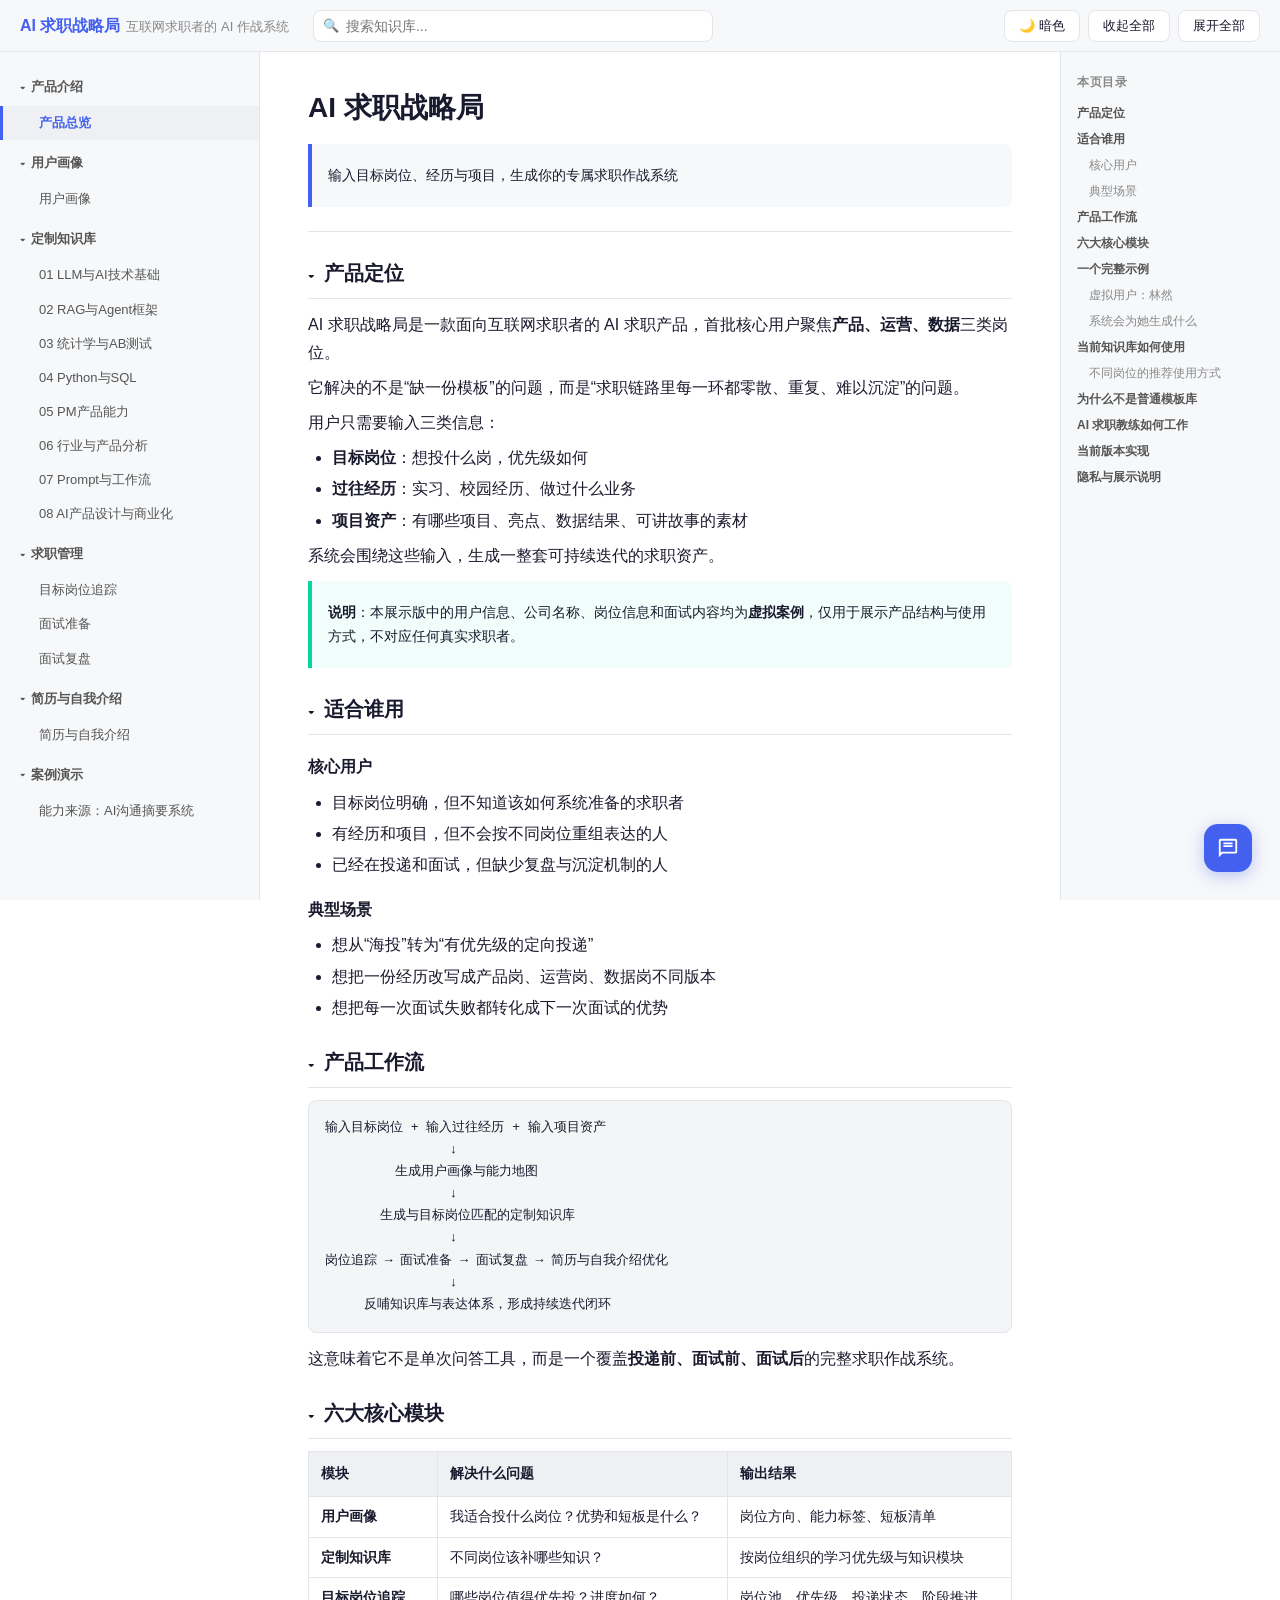
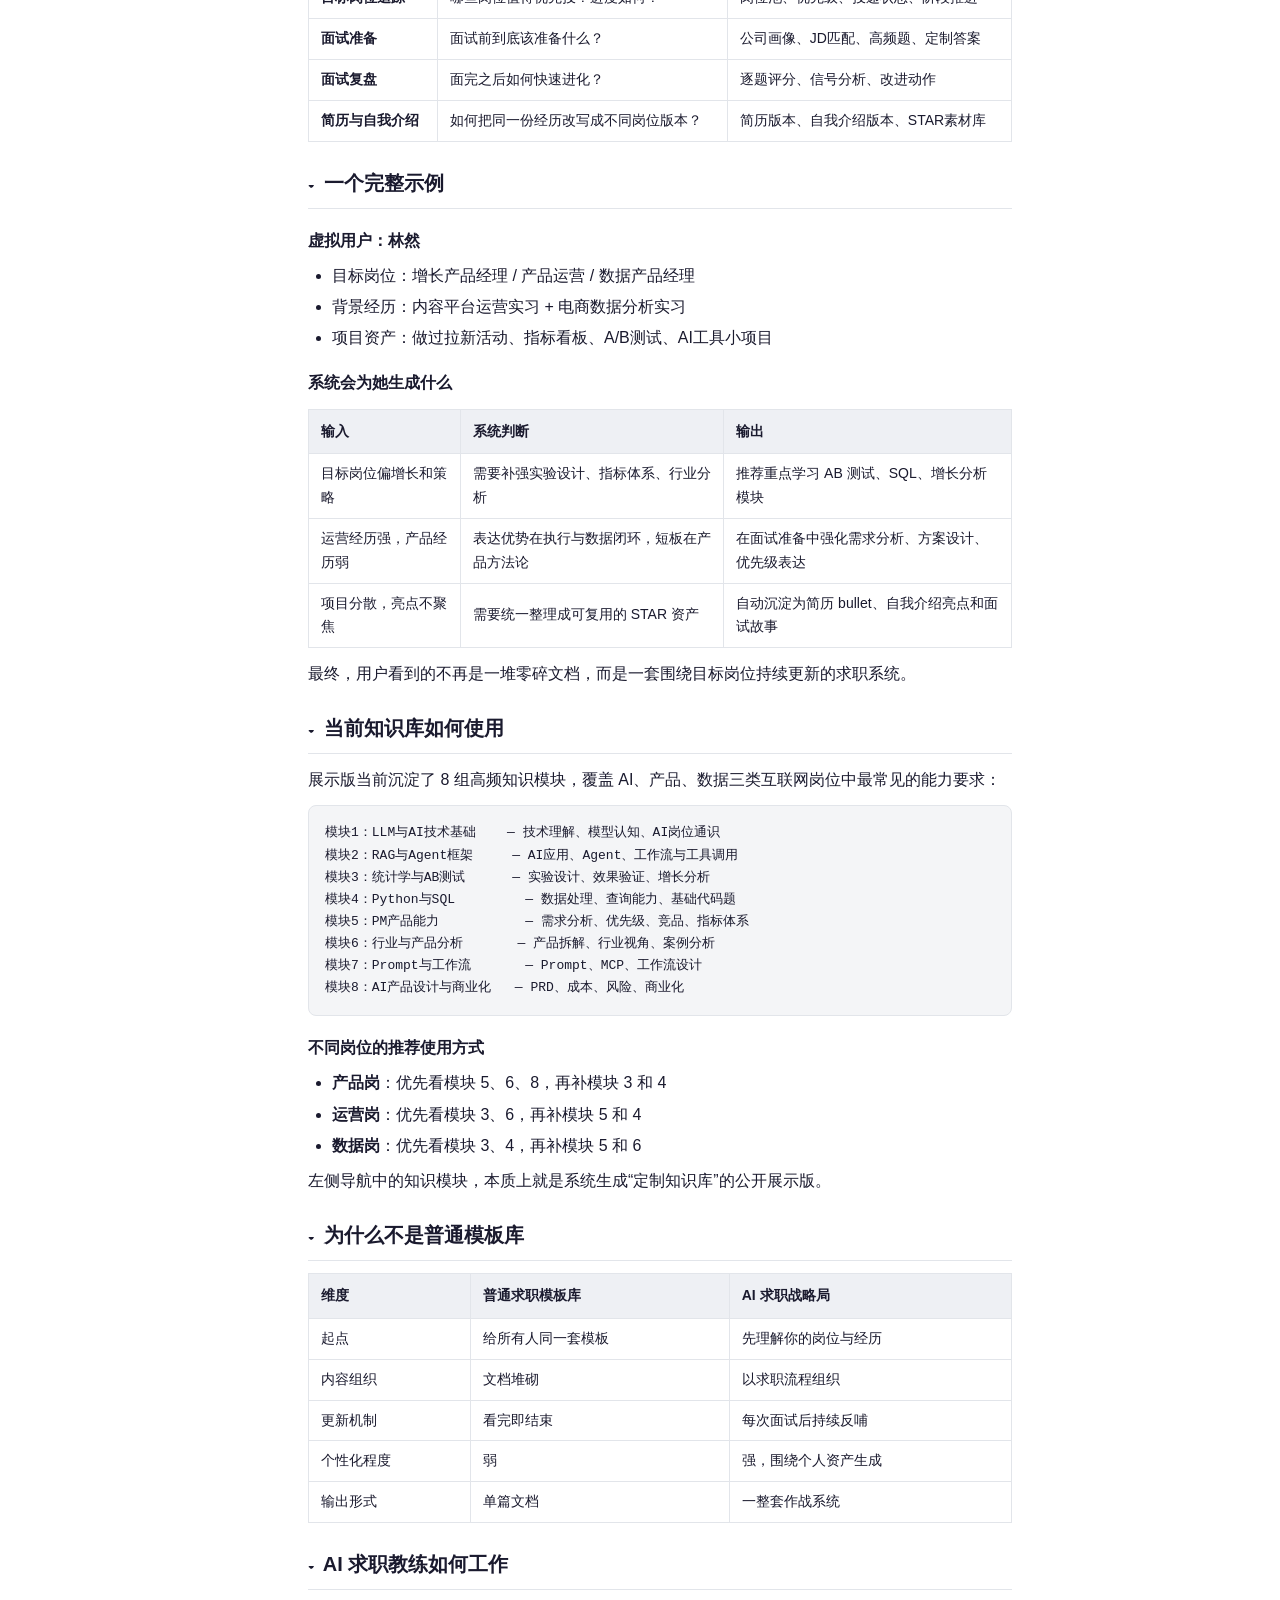
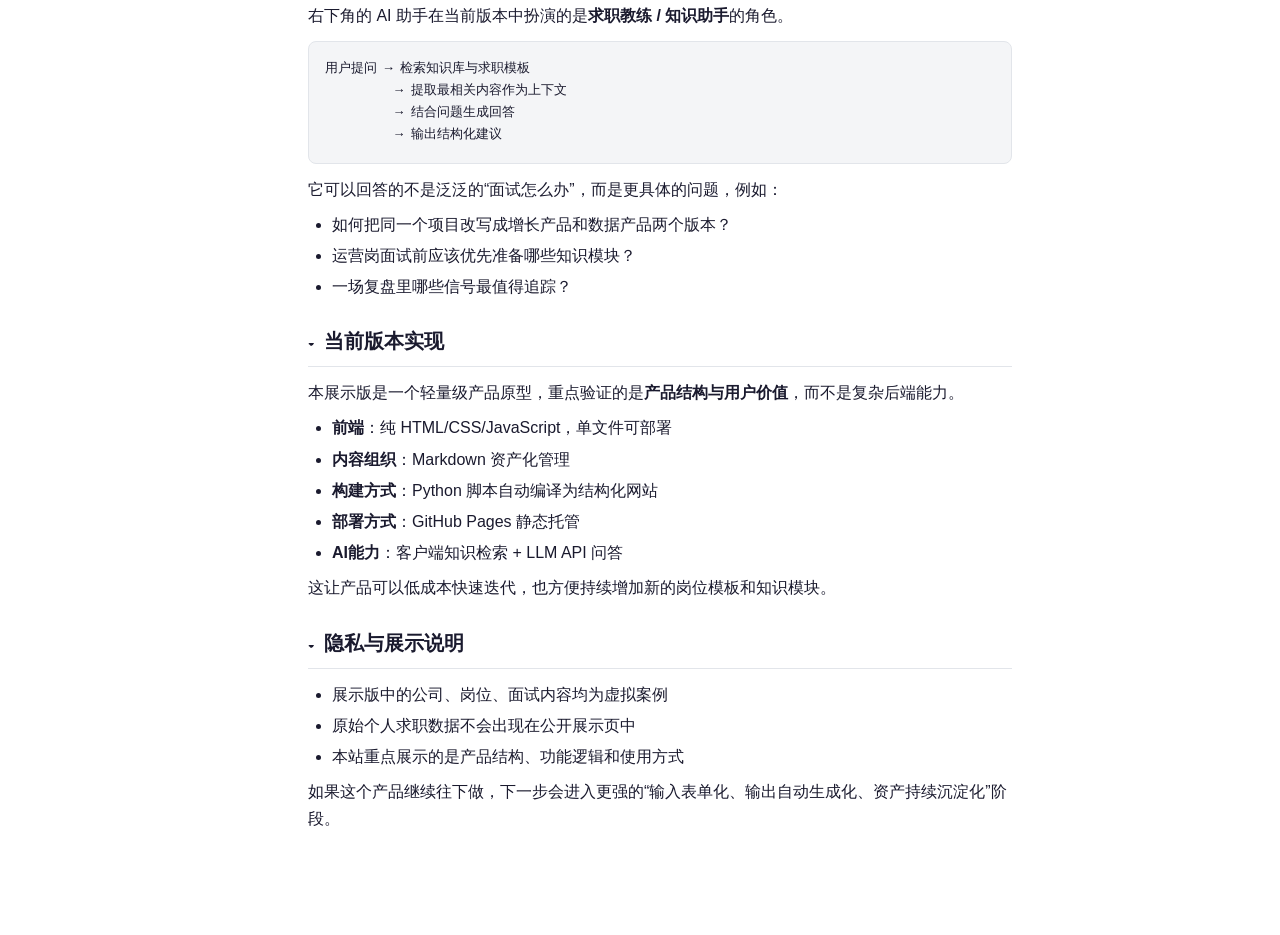
==== commit bdef80f5: "恢复 demo 右侧目录原始宽度 Made-with: Cursor" ====
--- a/demo.html
+++ b/demo.html
@@ -63,7 +63,7 @@
 .nav-item:hover { color:var(--accent); background:var(--bg3); }
 .nav-item.active { color:var(--accent); border-left-color:var(--accent); background:var(--bg3); font-weight:600; }
 /* ── Right TOC ── */
-.toc { position:fixed; top:52px; right:0; bottom:0; width:374px; background:var(--bg2);
+.toc { position:fixed; top:52px; right:0; bottom:0; width:220px; background:var(--bg2);
   border-left:1px solid var(--border); overflow-y:auto; padding:12px 0; z-index:50; transition:background .3s; }
 .toc-header { padding:8px 16px; font-size:12px; font-weight:600; color:var(--text3); text-transform:uppercase; letter-spacing:.5px; }
 .toc-item { display:block; padding:4px 16px; font-size:12px; color:var(--text3); cursor:pointer;
@@ -76,7 +76,7 @@
 .toc-h4 { padding-left:40px; font-size:11px; }
 .toc-empty { padding:16px; font-size:12px; color:var(--text3); text-align:center; }
 /* ── Main Content ── */
-.main { margin-left:var(--sidebar-w); margin-right:374px; margin-top:52px; padding:32px 48px 80px; max-width:960px; }
+.main { margin-left:var(--sidebar-w); margin-right:220px; margin-top:52px; padding:32px 48px 80px; max-width:960px; }
 .page { display:none; }
 .page.active { display:block; }
 h1 { font-size:28px; font-weight:700; margin-bottom:8px; color:var(--text); }
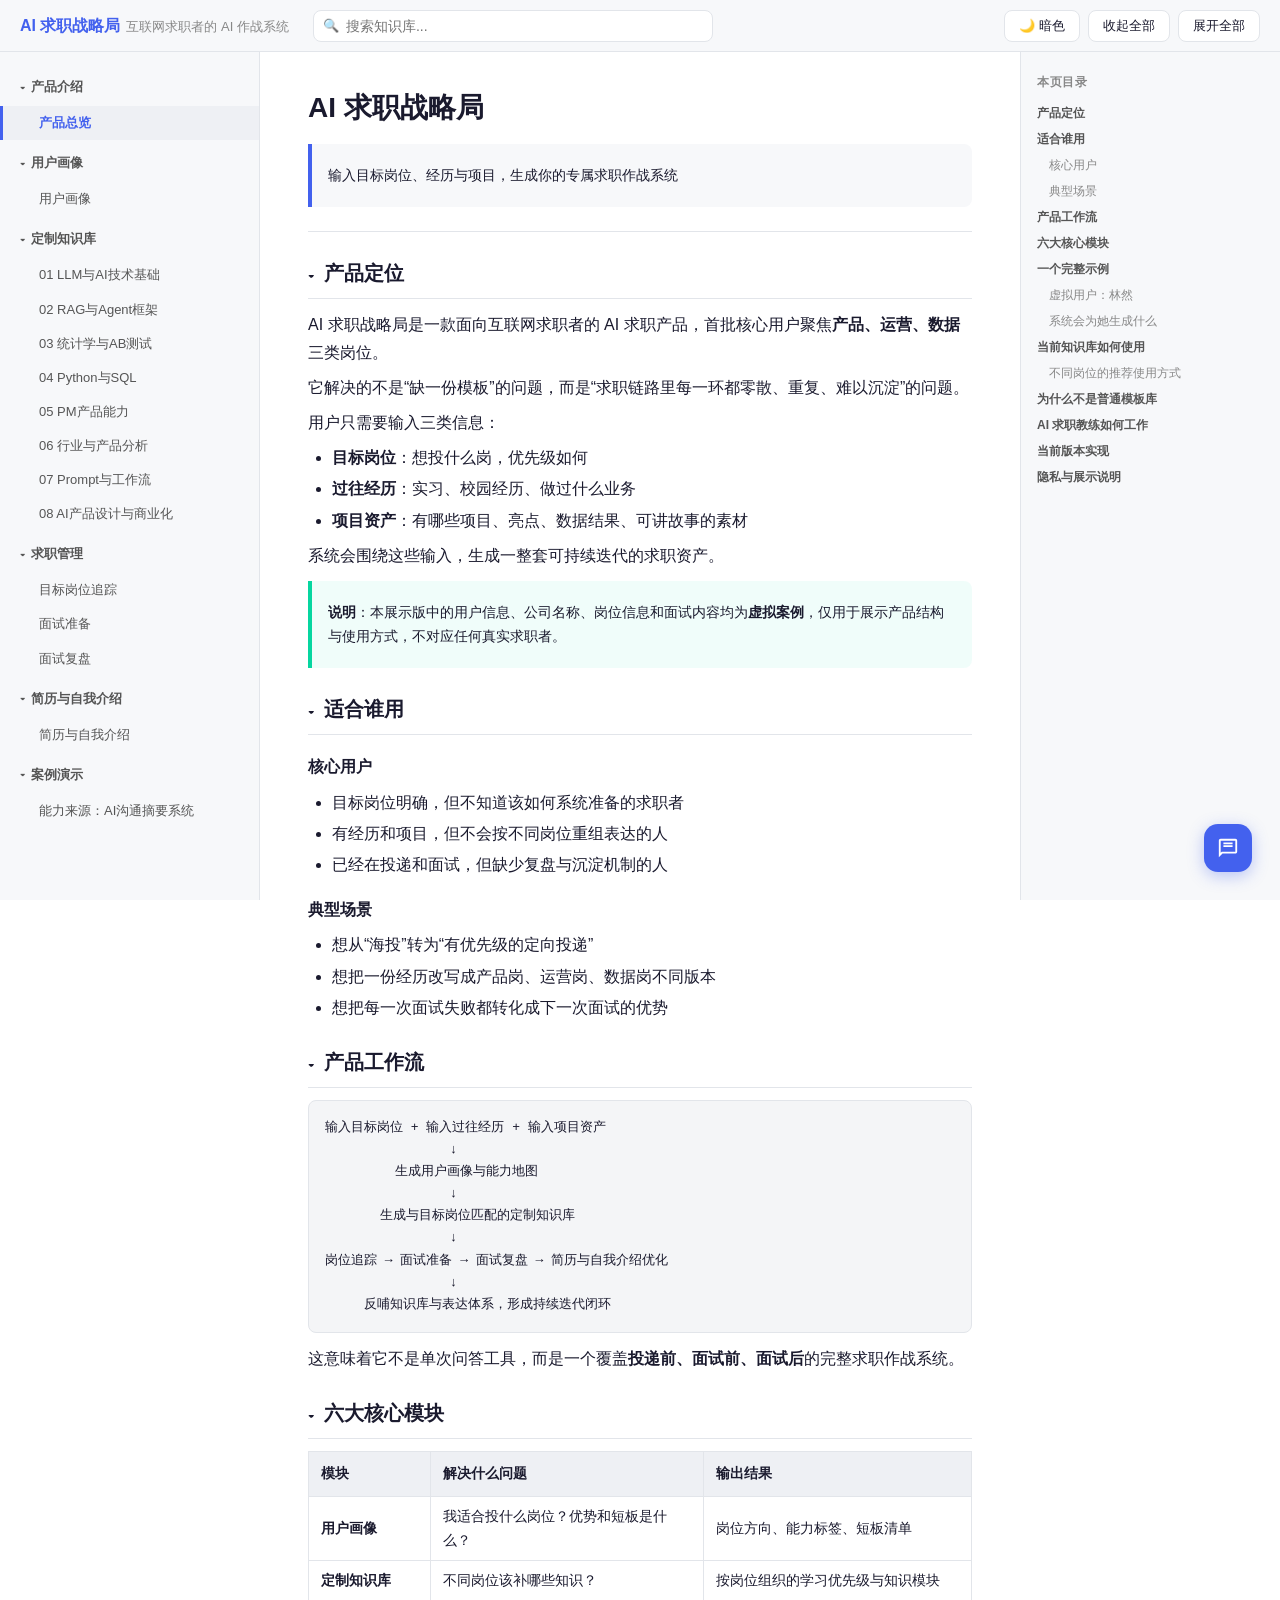
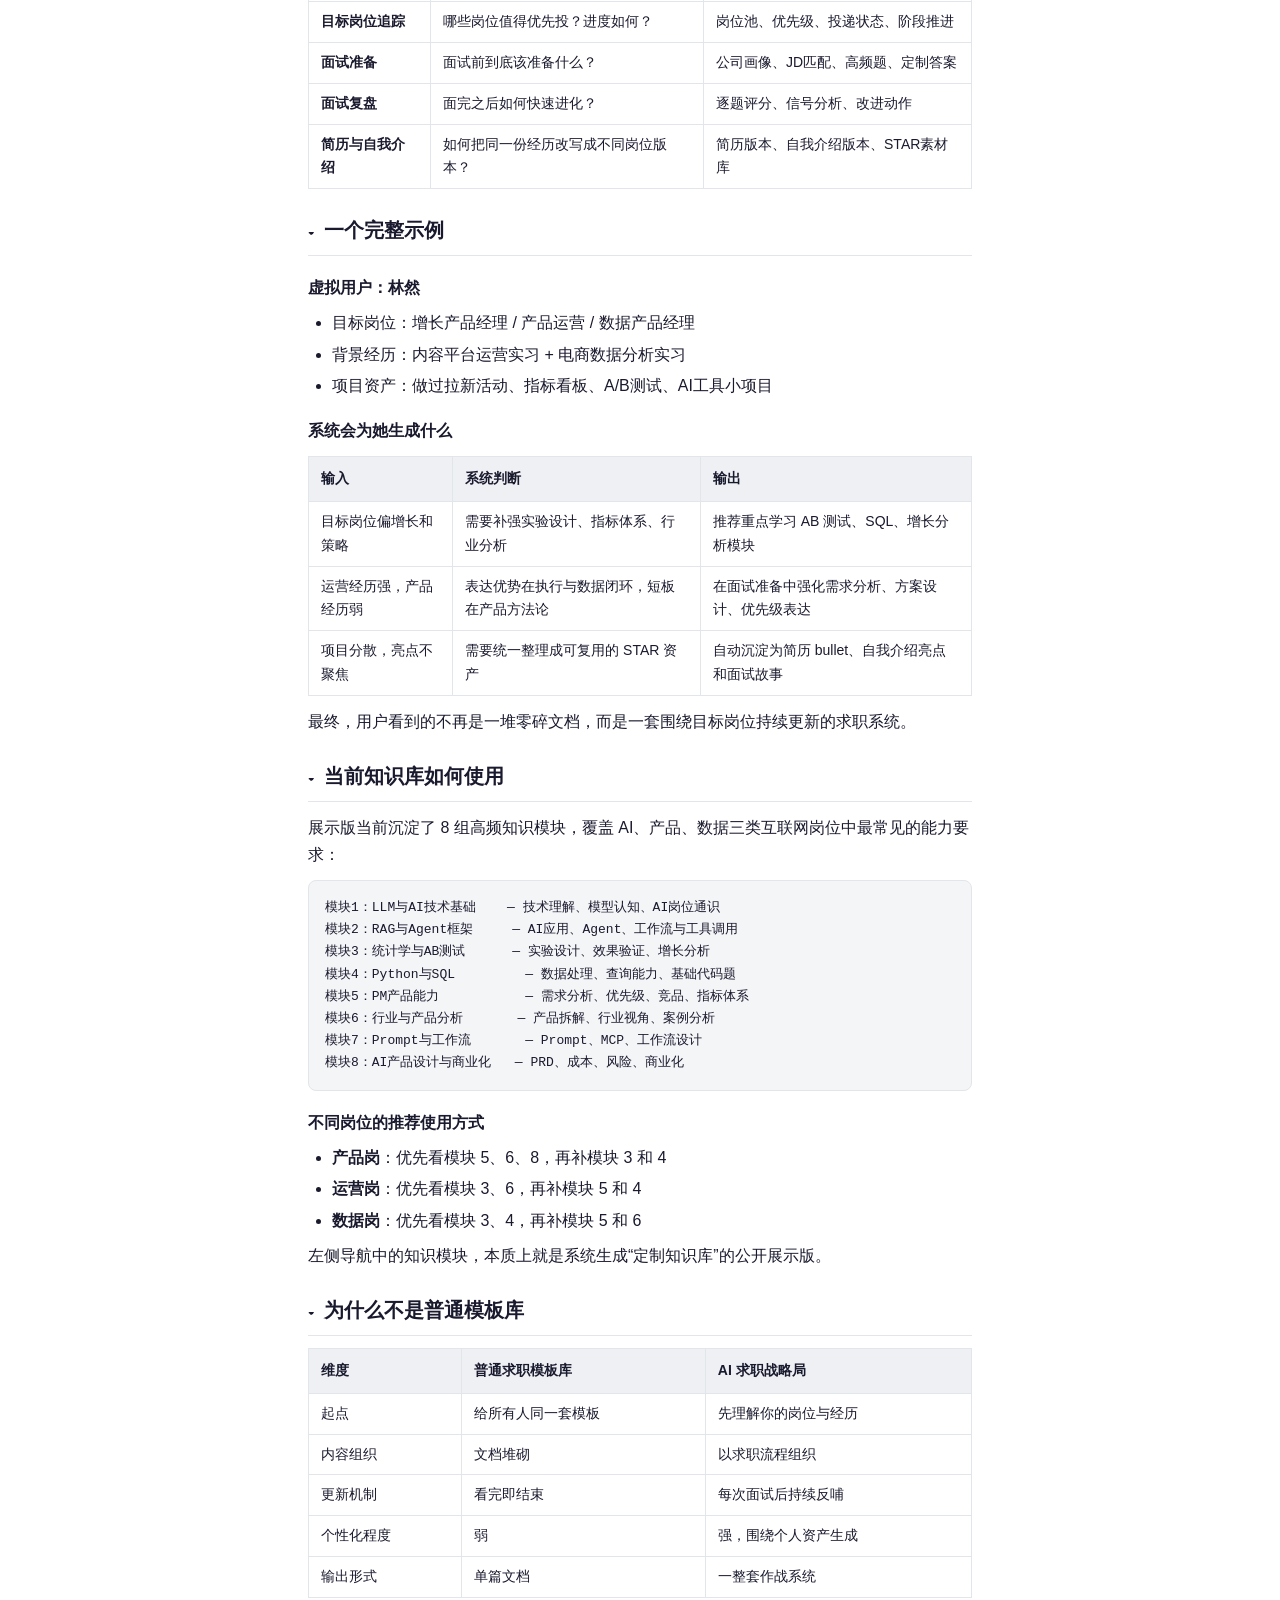
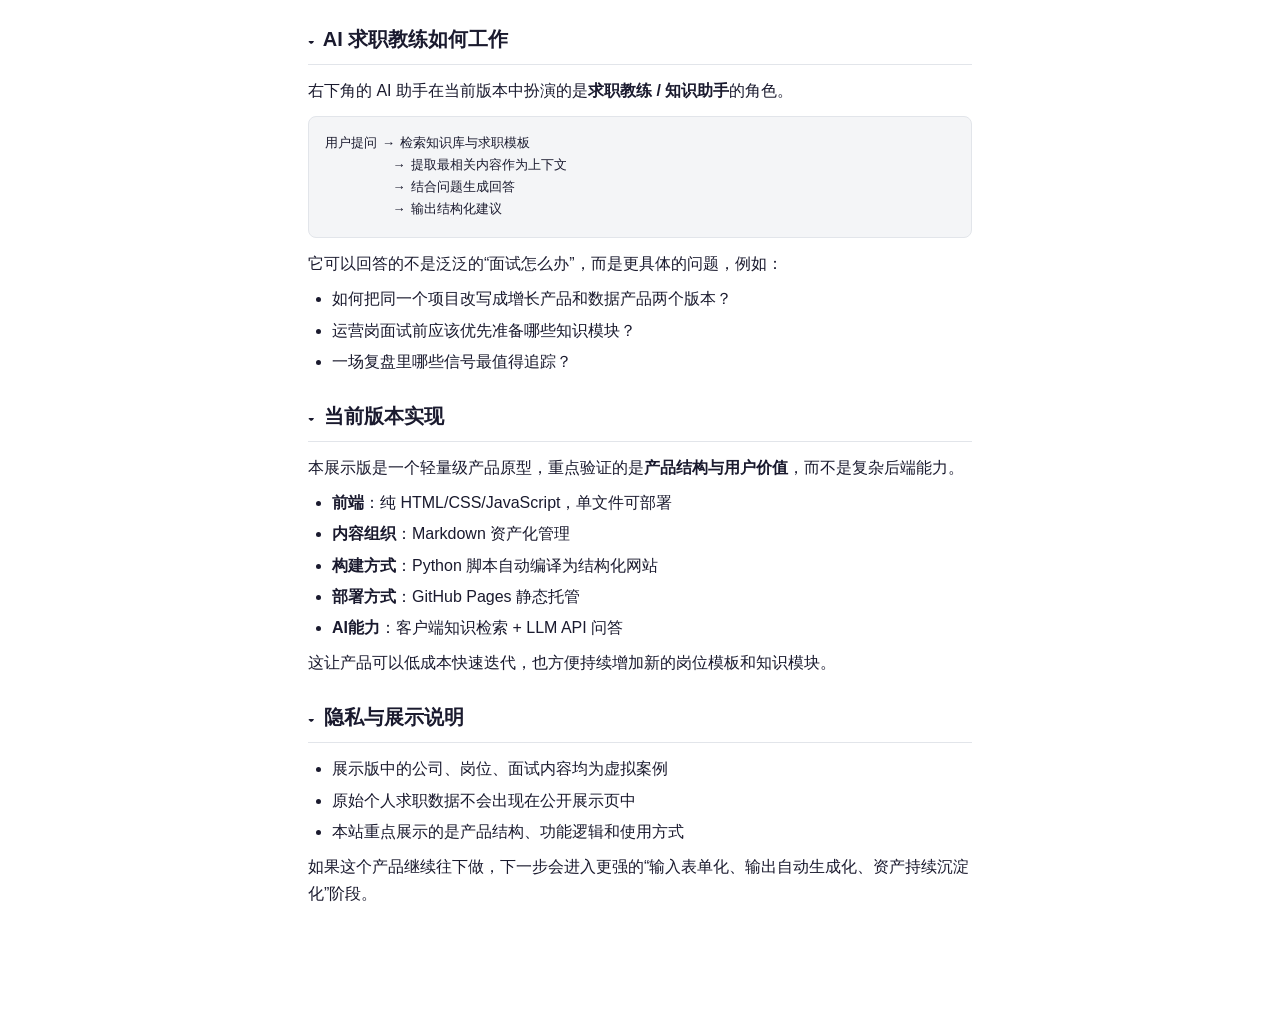
==== commit a54abaaf: "调整 demo 双侧目录宽度一致 Made-with: Cursor" ====
--- a/demo.html
+++ b/demo.html
@@ -63,7 +63,7 @@
 .nav-item:hover { color:var(--accent); background:var(--bg3); }
 .nav-item.active { color:var(--accent); border-left-color:var(--accent); background:var(--bg3); font-weight:600; }
 /* ── Right TOC ── */
-.toc { position:fixed; top:52px; right:0; bottom:0; width:220px; background:var(--bg2);
+.toc { position:fixed; top:52px; right:0; bottom:0; width:var(--sidebar-w); background:var(--bg2);
   border-left:1px solid var(--border); overflow-y:auto; padding:12px 0; z-index:50; transition:background .3s; }
 .toc-header { padding:8px 16px; font-size:12px; font-weight:600; color:var(--text3); text-transform:uppercase; letter-spacing:.5px; }
 .toc-item { display:block; padding:4px 16px; font-size:12px; color:var(--text3); cursor:pointer;
@@ -76,7 +76,7 @@
 .toc-h4 { padding-left:40px; font-size:11px; }
 .toc-empty { padding:16px; font-size:12px; color:var(--text3); text-align:center; }
 /* ── Main Content ── */
-.main { margin-left:var(--sidebar-w); margin-right:220px; margin-top:52px; padding:32px 48px 80px; max-width:960px; }
+.main { margin-left:var(--sidebar-w); margin-right:var(--sidebar-w); margin-top:52px; padding:32px 48px 80px; max-width:960px; }
 .page { display:none; }
 .page.active { display:block; }
 h1 { font-size:28px; font-weight:700; margin-bottom:8px; color:var(--text); }
